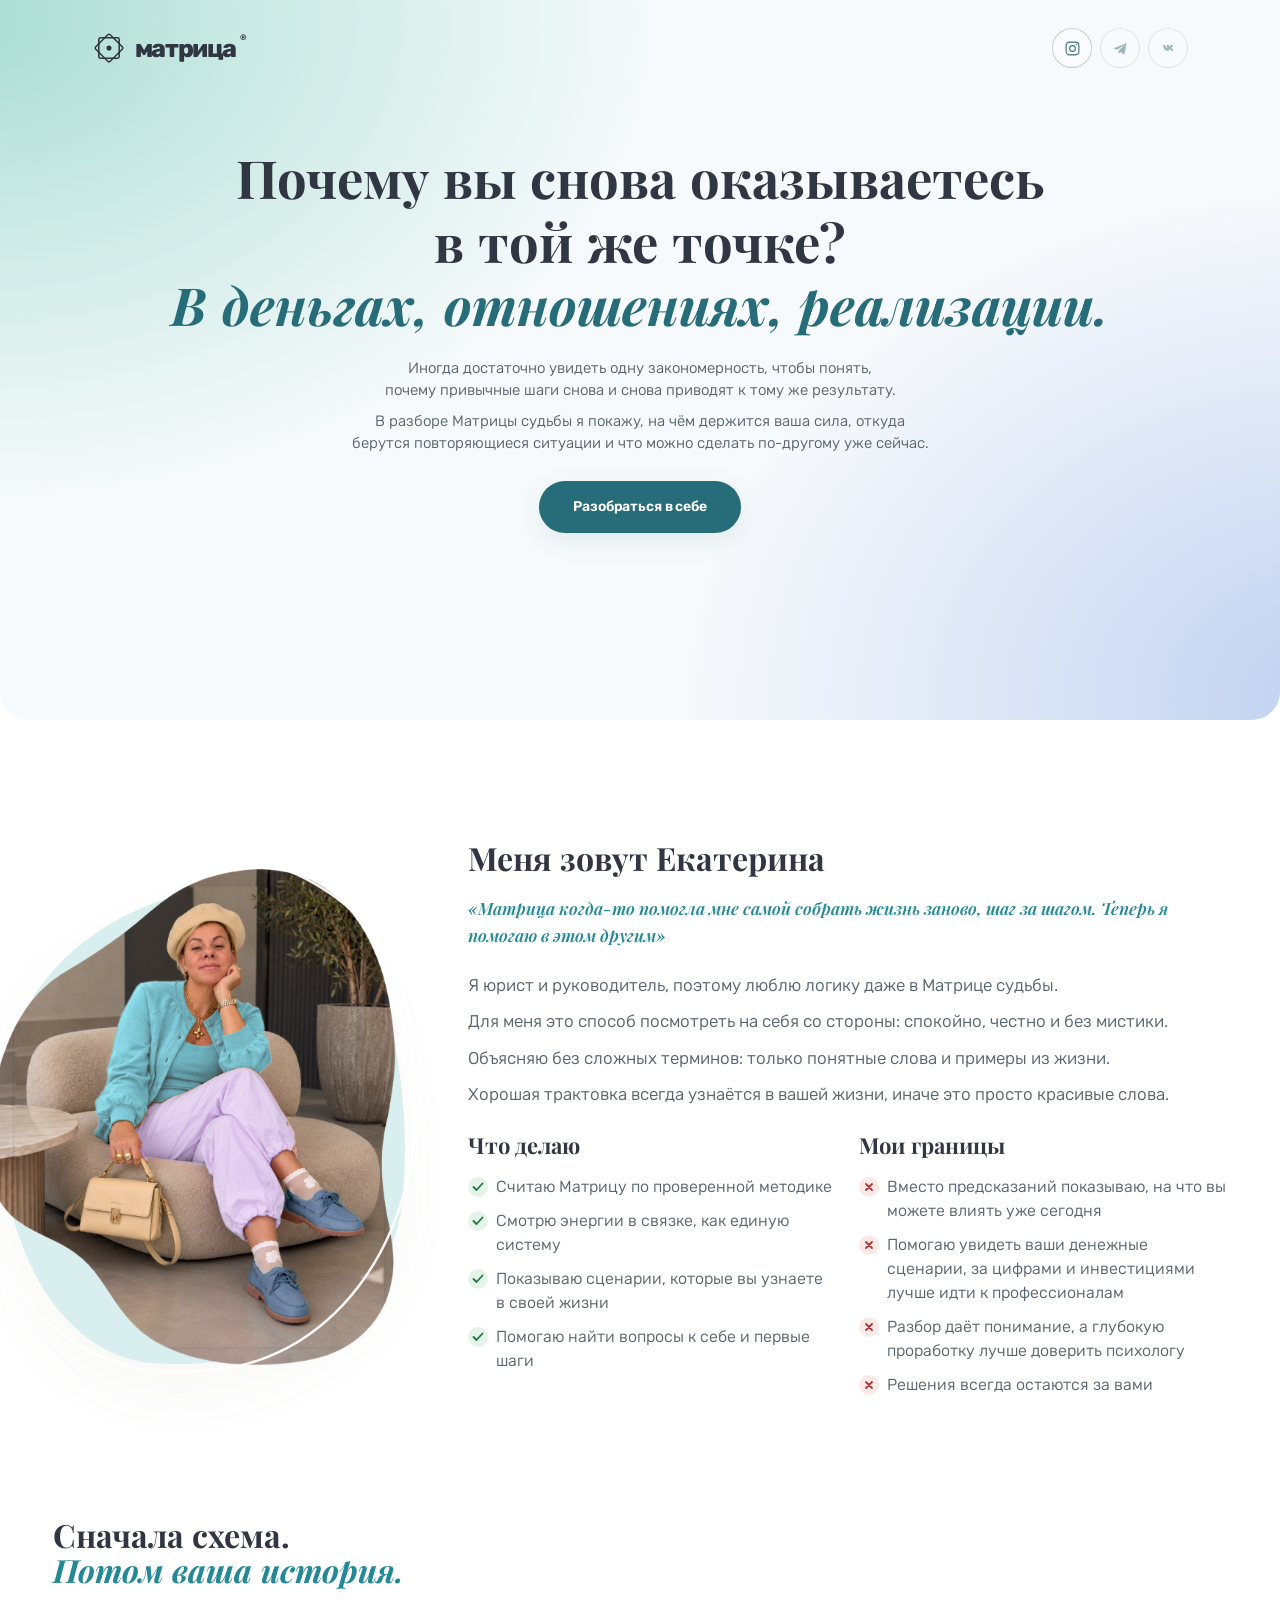
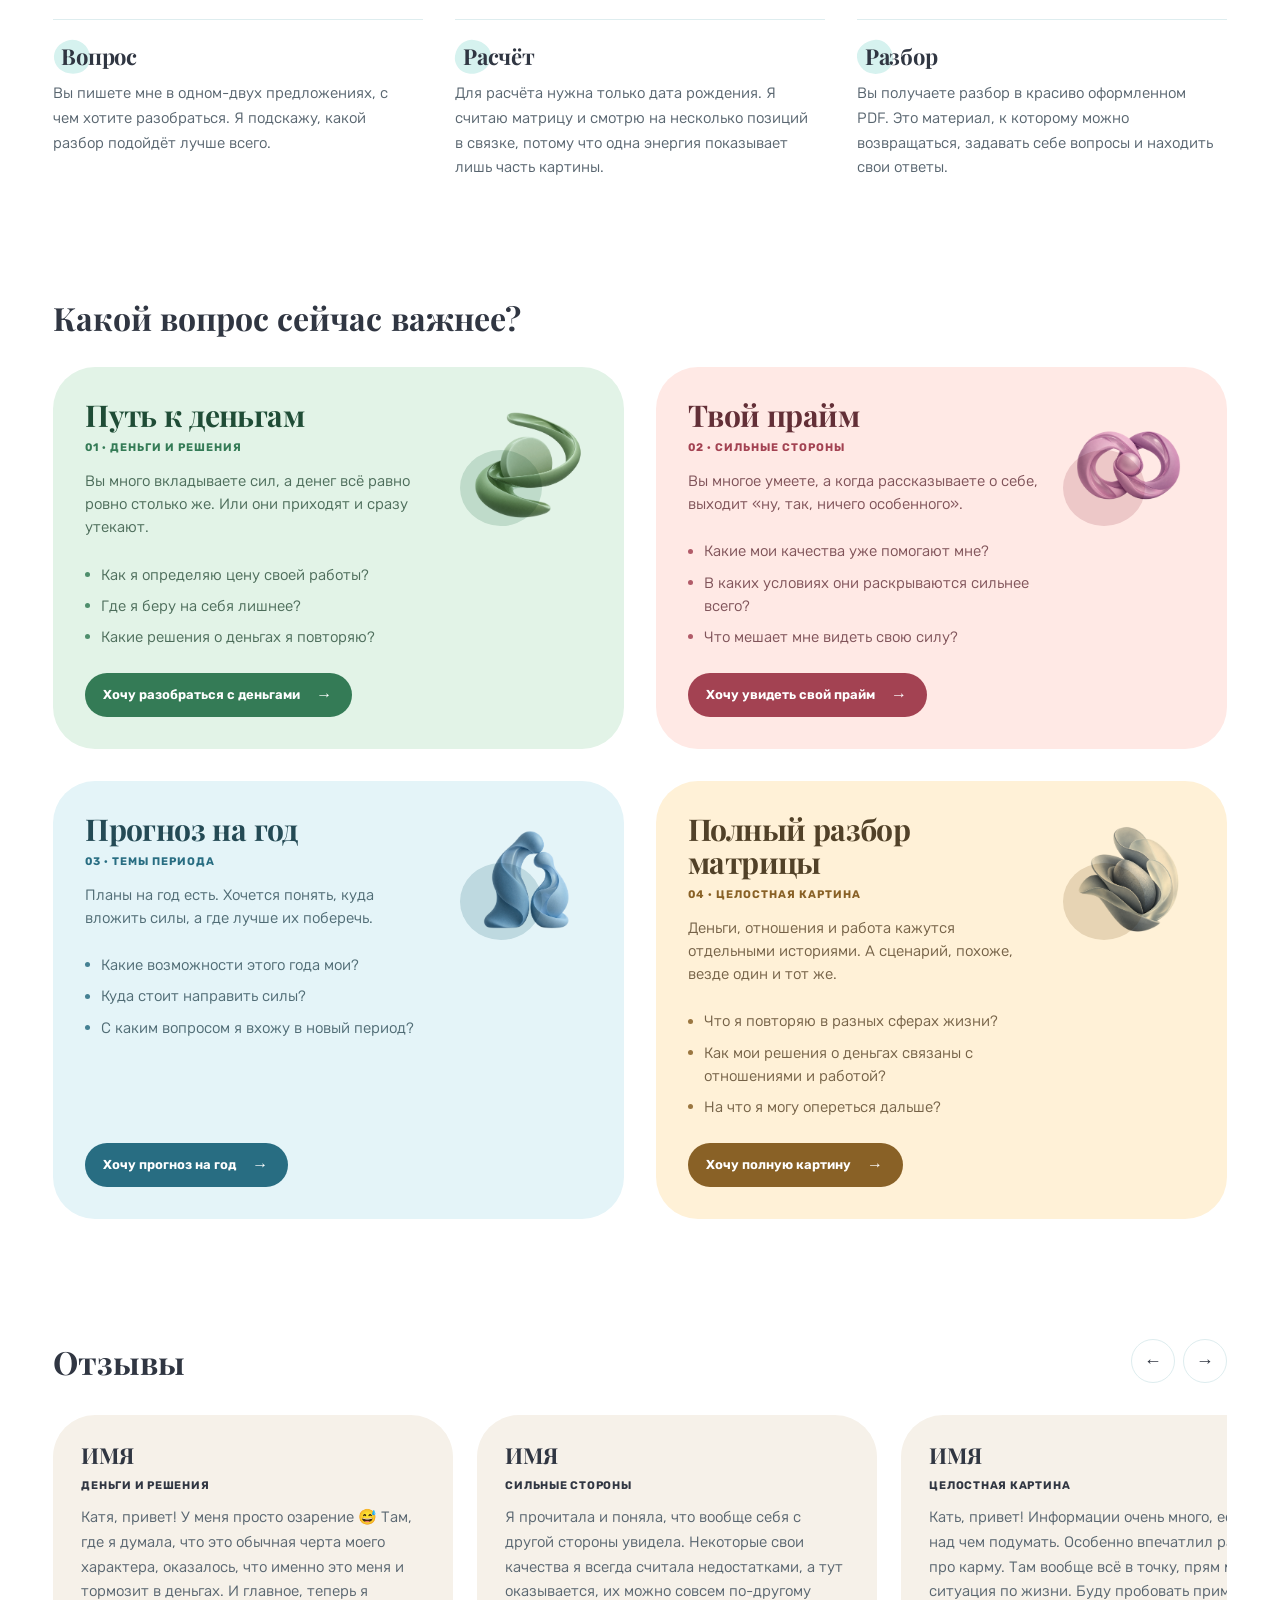
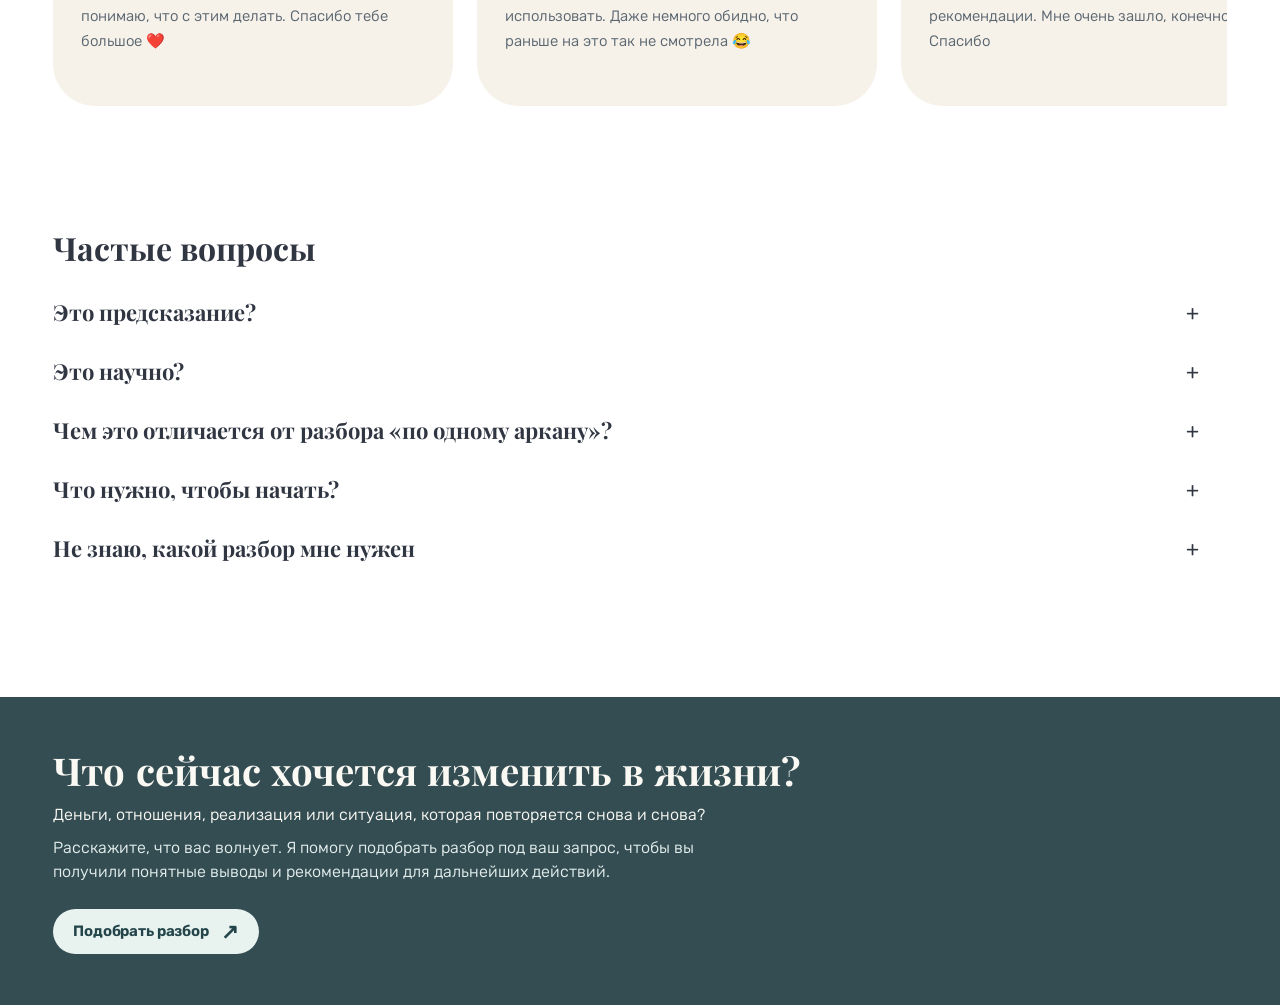
==== index.html @ 340c0d6d "Publish standalone landing and four product forms" ====
<!DOCTYPE html><html lang="ru"><head><meta charSet="utf-8"/><meta name="viewport" content="width=device-width, initial-scale=1"/><title>Матрица — разборы и самонаблюдение</title><meta name="description" content="Судьбу не предскажу. Помогу понять себя через символы Матрицы и ваш опыт."/><meta property="og:title" content="Матрица — разборы и самонаблюдение"/><meta property="og:description" content="Судьбу не предскажу. Помогу понять себя через символы Матрицы и ваш опыт."/><meta property="og:image" content="https://sokolovamatrix.ru/assets/images/social-preview-concepts/thumbnail-03-manifesto.png"/><meta property="og:image:width" content="1200"/><meta property="og:image:height" content="630"/><meta property="og:image:alt" content="Матрица — разборы и самонаблюдение"/><meta name="twitter:card" content="summary_large_image"/><meta name="twitter:title" content="Матрица — разборы и самонаблюдение"/><meta name="twitter:description" content="Судьбу не предскажу. Помогу понять себя через символы Матрицы и ваш опыт."/><meta name="twitter:image" content="https://sokolovamatrix.ru/assets/images/social-preview-concepts/thumbnail-03-manifesto.png"/><meta name="next-size-adjust" content=""/><style>/* [project]/node_modules/.pnpm/@fontsource+pt-sans@5.3.0/node_modules/@fontsource/pt-sans/400.css [app-client] (css) */
@font-face {
  font-family: PT Sans;
  font-style: normal;
  font-display: swap;
  font-weight: 400;
  src: url("/assets/media/pt-sans-cyrillic-ext-400-normal.1zlr82fl5i7bc.woff2") format("woff2"), url("/assets/media/pt-sans-cyrillic-ext-400-normal.1y4fx-t817rj5.woff") format("woff");
  unicode-range: U+460-52F, U+1C80-1C8A, U+20B4, U+2DE0-2DFF, U+A640-A69F, U+FE2E-FE2F;
}

@font-face {
  font-family: PT Sans;
  font-style: normal;
  font-display: swap;
  font-weight: 400;
  src: url("/assets/media/pt-sans-cyrillic-400-normal.1gsdfrk2yk36b.woff2") format("woff2"), url("/assets/media/pt-sans-cyrillic-400-normal.2upb8_drytfqv.woff") format("woff");
  unicode-range: U+301, U+400-45F, U+490-491, U+4B0-4B1, U+2116;
}

@font-face {
  font-family: PT Sans;
  font-style: normal;
  font-display: swap;
  font-weight: 400;
  src: url("/assets/media/pt-sans-latin-ext-400-normal.1mazzu38w_8ep.woff2") format("woff2"), url("/assets/media/pt-sans-latin-ext-400-normal.1ta2qg401k-qk.woff") format("woff");
  unicode-range: U+100-2BA, U+2BD-2C5, U+2C7-2CC, U+2CE-2D7, U+2DD-2FF, U+304, U+308, U+329, U+1D00-1DBF, U+1E00-1E9F, U+1EF2-1EFF, U+2020, U+20A0-20AB, U+20AD-20C0, U+2113, U+2C60-2C7F, U+A720-A7FF;
}

@font-face {
  font-family: PT Sans;
  font-style: normal;
  font-display: swap;
  font-weight: 400;
  src: url("/assets/media/pt-sans-latin-400-normal.1nai_doyx563a.woff2") format("woff2"), url("/assets/media/pt-sans-latin-400-normal.2oneomc3k9jqz.woff") format("woff");
  unicode-range: U+??, U+131, U+152-153, U+2BB-2BC, U+2C6, U+2DA, U+2DC, U+304, U+308, U+329, U+2000-206F, U+20AC, U+2122, U+2191, U+2193, U+2212, U+2215, U+FEFF, U+FFFD;
}

/* [project]/node_modules/.pnpm/@fontsource+pt-sans@5.3.0/node_modules/@fontsource/pt-sans/700.css [app-client] (css) */
@font-face {
  font-family: PT Sans;
  font-style: normal;
  font-display: swap;
  font-weight: 700;
  src: url("/assets/media/pt-sans-cyrillic-ext-700-normal.1w_lfgqi8s10c.woff2") format("woff2"), url("/assets/media/pt-sans-cyrillic-ext-700-normal.0ife_4rj9-1cq.woff") format("woff");
  unicode-range: U+460-52F, U+1C80-1C8A, U+20B4, U+2DE0-2DFF, U+A640-A69F, U+FE2E-FE2F;
}

@font-face {
  font-family: PT Sans;
  font-style: normal;
  font-display: swap;
  font-weight: 700;
  src: url("/assets/media/pt-sans-cyrillic-700-normal.2dzmplkjtrg20.woff2") format("woff2"), url("/assets/media/pt-sans-cyrillic-700-normal.1u52_d4bb2em8.woff") format("woff");
  unicode-range: U+301, U+400-45F, U+490-491, U+4B0-4B1, U+2116;
}

@font-face {
  font-family: PT Sans;
  font-style: normal;
  font-display: swap;
  font-weight: 700;
  src: url("/assets/media/pt-sans-latin-ext-700-normal.1ff9lor3s3rr9.woff2") format("woff2"), url("/assets/media/pt-sans-latin-ext-700-normal.0g2yvf3rdor_0.woff") format("woff");
  unicode-range: U+100-2BA, U+2BD-2C5, U+2C7-2CC, U+2CE-2D7, U+2DD-2FF, U+304, U+308, U+329, U+1D00-1DBF, U+1E00-1E9F, U+1EF2-1EFF, U+2020, U+20A0-20AB, U+20AD-20C0, U+2113, U+2C60-2C7F, U+A720-A7FF;
}

@font-face {
  font-family: PT Sans;
  font-style: normal;
  font-display: swap;
  font-weight: 700;
  src: url("/assets/media/pt-sans-latin-700-normal.1_if48btusm0r.woff2") format("woff2"), url("/assets/media/pt-sans-latin-700-normal.3uvu7xvi771ny.woff") format("woff");
  unicode-range: U+??, U+131, U+152-153, U+2BB-2BC, U+2C6, U+2DA, U+2DC, U+304, U+308, U+329, U+2000-206F, U+20AC, U+2122, U+2191, U+2193, U+2212, U+2215, U+FEFF, U+FFFD;
}

/* [project]/node_modules/.pnpm/@fontsource+pt-serif@5.3.0/node_modules/@fontsource/pt-serif/400.css [app-client] (css) */
@font-face {
  font-family: PT Serif;
  font-style: normal;
  font-display: swap;
  font-weight: 400;
  src: url("/assets/media/pt-serif-cyrillic-ext-400-normal.2e27cakzd5o3f.woff2") format("woff2"), url("/assets/media/pt-serif-cyrillic-ext-400-normal.38w4bd-g0_4l8.woff") format("woff");
  unicode-range: U+460-52F, U+1C80-1C8A, U+20B4, U+2DE0-2DFF, U+A640-A69F, U+FE2E-FE2F;
}

@font-face {
  font-family: PT Serif;
  font-style: normal;
  font-display: swap;
  font-weight: 400;
  src: url("/assets/media/pt-serif-cyrillic-400-normal.396vxl0ow71he.woff2") format("woff2"), url("/assets/media/pt-serif-cyrillic-400-normal.0li_hfvbq_fca.woff") format("woff");
  unicode-range: U+301, U+400-45F, U+490-491, U+4B0-4B1, U+2116;
}

@font-face {
  font-family: PT Serif;
  font-style: normal;
  font-display: swap;
  font-weight: 400;
  src: url("/assets/media/pt-serif-latin-ext-400-normal.04-4-wl0kdlvh.woff2") format("woff2"), url("/assets/media/pt-serif-latin-ext-400-normal.02pqfbvakbzou.woff") format("woff");
  unicode-range: U+100-2BA, U+2BD-2C5, U+2C7-2CC, U+2CE-2D7, U+2DD-2FF, U+304, U+308, U+329, U+1D00-1DBF, U+1E00-1E9F, U+1EF2-1EFF, U+2020, U+20A0-20AB, U+20AD-20C0, U+2113, U+2C60-2C7F, U+A720-A7FF;
}

@font-face {
  font-family: PT Serif;
  font-style: normal;
  font-display: swap;
  font-weight: 400;
  src: url("/assets/media/pt-serif-latin-400-normal.3nh0_xsfoo-vn.woff2") format("woff2"), url("/assets/media/pt-serif-latin-400-normal.3m9nxqzaietxy.woff") format("woff");
  unicode-range: U+??, U+131, U+152-153, U+2BB-2BC, U+2C6, U+2DA, U+2DC, U+304, U+308, U+329, U+2000-206F, U+20AC, U+2122, U+2191, U+2193, U+2212, U+2215, U+FEFF, U+FFFD;
}

/* [project]/app/design-tokens.css [app-client] (css) */
:root {
  --bg: #f6f4ec;
  --paper: #fffefa;
  --olive: #4d5e3e;
  --ink: #292d27;
  --muted: #71776d;
  --line: #e4e6db;
  --line-strong: #cbd0c0;
  --focus: #a47d3f;
}

/* [project]/app/globals.css [app-client] (css) */
* {
  box-sizing: border-box;
}

html {
  scroll-behavior: smooth;
}

body {
  background: var(--bg);
  color: var(--ink);
  margin: 0;
  font-family: PT Sans, Arial, sans-serif;
  font-size: 16px;
}

button, input {
  font: inherit;
}

button {
  cursor: pointer;
}

button:disabled {
  cursor: not-allowed;
  opacity: .55;
}

a {
  color: inherit;
}

:focus-visible {
  outline: 3px solid var(--focus);
  outline-offset: 3px;
}

.shell {
  flex-direction: column;
  max-width: 1440px;
  min-height: 100vh;
  margin: auto;
  padding: 0 58px;
  display: flex;
}

.site-header {
  border-bottom: 1px solid var(--line);
  justify-content: space-between;
  align-items: center;
  height: 96px;
  display: flex;
}

.brand {
  letter-spacing: -.05em;
  align-items: center;
  gap: 12px;
  font-size: 19px;
  font-weight: 700;
  display: flex;
}

.brand-mark {
  color: var(--olive);
  font-size: 31px;
  font-weight: 400;
}

.header-note, .eyebrow, .aside-kicker, .section-number, .card-footer, .footer {
  letter-spacing: .18em;
  font-size: 10px;
  font-weight: 700;
}

.header-note, .aside-kicker, .section-number, .card-footer, .footer {
  color: var(--muted);
}

.layout {
  flex: 1;
  grid-template-columns: minmax(0, 1fr) minmax(500px, 580px);
  align-items: center;
  gap: 52px;
  padding: 50px 0 70px;
  display: grid;
}

.aside {
  min-height: 680px;
  padding: 46px 0;
  position: relative;
}

.aside h2 {
  letter-spacing: -.045em;
  margin: 28px 0;
  font: 500 clamp(42px, 4.3vw, 68px) / 1.14 PT Serif, Georgia, serif;
}

.aside h2 em, .stage h1 em, .policy h1 em {
  color: var(--olive);
  font-weight: 500;
}

.aside p {
  color: var(--muted);
  font-size: 15px;
  position: absolute;
  bottom: 25px;
  left: 0;
}

.orbit {
  opacity: .83;
  place-items: center;
  width: 350px;
  height: 350px;
  margin: 45px auto 0;
  display: grid;
}

.orbit-ring {
  border: 1px solid var(--line-strong);
  border-radius: 50%;
  width: 255px;
  height: 255px;
  position: relative;
  transform: rotate(22.5deg);
}

.orbit-ring:before, .orbit-ring:after {
  content: "";
  border: 1px solid var(--line-strong);
  position: absolute;
  inset: 0;
  transform: rotate(45deg);
}

.orbit-ring:after {
  transform: rotate(90deg);
}

.orbit-ring i {
  background: var(--olive);
  z-index: 1;
  border-radius: 50%;
  width: 8px;
  height: 8px;
  position: absolute;
}

.orbit-ring i:first-child {
  top: -4px;
  left: 50%;
}

.orbit-ring i:nth-child(2) {
  top: 13%;
  right: 13%;
}

.orbit-ring i:nth-child(3) {
  top: 50%;
  right: -4px;
}

.orbit-ring i:nth-child(4) {
  bottom: 13%;
  right: 13%;
}

.orbit-ring i:nth-child(5) {
  bottom: -4px;
  left: 50%;
}

.orbit-ring i:nth-child(6) {
  bottom: 13%;
  left: 13%;
}

.orbit-ring i:nth-child(7) {
  top: 50%;
  left: -4px;
}

.orbit-ring i:nth-child(8) {
  top: 13%;
  left: 13%;
}

.orbit-ring b {
  color: var(--olive);
  font: 400 44px Georgia;
  position: absolute;
  top: 50%;
  left: 50%;
  transform: translate(-50%, -50%) rotate(-22.5deg);
}

.flow-card {
  background: var(--paper);
  border: 1px solid var(--line);
  border-radius: 24px;
  flex-direction: column;
  min-height: 680px;
  padding: 32px 48px 22px;
  display: flex;
  box-shadow: 0 18px 60px #292d200f;
}

.card-top {
  justify-content: space-between;
  align-items: center;
  gap: 20px;
  min-height: 25px;
  display: flex;
}

.eyebrow {
  color: var(--olive);
}

.top-dot {
  padding: 0 8px;
}

.step-label {
  color: var(--muted);
  white-space: nowrap;
  font-size: 12px;
}

.progress-track {
  background: var(--line);
  height: 2px;
  margin: 18px 0 -18px;
}

.progress-track > div {
  background: var(--olive);
  height: 100%;
  transition: width .3s;
}

.stage {
  flex-direction: column;
  flex: 1;
  align-items: flex-start;
  padding-top: 76px;
  animation: .36s both rise;
  display: flex;
}

.section-number {
  margin-bottom: 22px;
}

.stage h1 {
  letter-spacing: -.045em;
  margin: 0 0 23px;
  font: 500 clamp(39px, 4vw, 55px) / 1.17 PT Serif, Georgia, serif;
}

.stage h1.question-title {
  max-width: 450px;
  font-size: clamp(36px, 3.3vw, 48px);
}

.lead {
  color: var(--muted);
  max-width: 410px;
  margin: 0 0 32px;
  line-height: 1.58;
}

.field-label, .date-grid label {
  margin: 0 0 10px;
  font-size: 13px;
  font-weight: 700;
  display: block;
}

.stage > input, .date-grid input {
  border: 1px solid var(--line-strong);
  width: 100%;
  height: 60px;
  color: var(--ink);
  background: #fff;
  border-radius: 11px;
  outline: none;
  padding: 0 17px;
  font-size: 17px;
}

.stage > input:focus, .date-grid input:focus {
  border-color: var(--olive);
  box-shadow: 0 0 0 3px #4b5b3b1f;
}

.stage > input::placeholder, .date-grid input::placeholder {
  color: #a5a89c;
}

.primary {
  background: var(--olive);
  color: #fff;
  border: 0;
  border-radius: 12px;
  justify-content: space-between;
  align-items: center;
  width: 100%;
  min-height: 60px;
  margin-top: 20px;
  padding: 0 22px;
  font-weight: 700;
  transition: background .2s, transform .2s;
  display: flex;
}

.primary:hover:not(:disabled) {
  background: #37452e;
  transform: translateY(-1px);
}

.primary span {
  font-size: 24px;
  font-weight: 400;
}

.hint {
  color: var(--muted);
  margin: 18px 0;
  font-size: 12px;
}

.back {
  min-height: 48px;
  color: var(--olive);
  background: none;
  border: 0;
  padding: 14px 0;
  font-weight: 700;
}

.date-grid {
  grid-template-columns: 1fr 1fr 1.4fr;
  gap: 12px;
  width: 100%;
  display: grid;
}

.date-grid input {
  padding: 0 14px;
}

.date-display {
  color: var(--olive);
  letter-spacing: -.04em;
  padding: 16px 0 25px;
  font: 500 clamp(42px, 5vw, 60px) PT Serif, Georgia, serif;
}

.options {
  gap: 10px;
  width: 100%;
  margin-bottom: 6px;
  display: grid;
}

.option {
  text-align: left;
  border: 1px solid var(--line);
  background: #fff;
  border-radius: 12px;
  align-items: center;
  gap: 18px;
  width: 100%;
  min-height: 65px;
  padding: 13px 18px;
  transition: border-color .2s, background .2s, transform .2s;
  display: flex;
}

.option:hover:not(:disabled) {
  border-color: var(--olive);
  transform: translateY(-1px);
}

.option.selected {
  border-color: var(--olive);
  background: #f2f4eb;
}

.option-index {
  color: var(--olive);
  font-size: 11px;
  font-weight: 700;
}

.radio-dot {
  border: 1px solid var(--line-strong);
  border-radius: 50%;
  flex: 0 0 18px;
  width: 18px;
  height: 18px;
  margin-left: auto;
}

.selected .radio-dot {
  border: 5px solid var(--olive);
}

.summary-list {
  width: 100%;
}

.summary-item {
  border-top: 1px solid var(--line);
  justify-content: space-between;
  gap: 16px;
  padding: 16px 0;
  display: flex;
}

.summary-item div {
  gap: 5px;
  display: grid;
}

.summary-item span {
  color: var(--muted);
  font-size: 12px;
}

.summary-item strong {
  font-size: 15px;
}

.summary-item button {
  color: var(--olive);
  background: none;
  border: none;
  align-self: center;
  min-height: 36px;
  font-size: 12px;
  font-weight: 700;
}

.loading-stage {
  text-align: center;
  justify-content: center;
  align-items: center;
  padding-top: 30px;
}

.loading-stage .lead {
  margin: 0 0 10px;
}

.loading-symbol {
  color: var(--olive);
  margin-bottom: 45px;
  font-size: 110px;
  line-height: 1;
  animation: 5s linear infinite spin;
}

.consent {
  color: var(--muted);
  cursor: pointer;
  gap: 12px;
  margin-top: 20px;
  font-size: 13px;
  line-height: 1.5;
  display: flex;
}

.consent input {
  width: 20px;
  height: 20px;
  accent-color: var(--olive);
  flex: 0 0 20px;
  margin: 0;
}

.consent a {
  color: var(--olive);
  font-weight: 700;
}

.success-symbol {
  width: 70px;
  height: 70px;
  color: var(--olive);
  background: #e8eddf;
  border-radius: 50%;
  place-items: center;
  margin-bottom: 28px;
  font-size: 32px;
  display: grid;
}

.help-box {
  background: #f3f4ed;
  border-radius: 14px;
  width: 100%;
  margin-top: 10px;
  padding: 22px;
}

.help-box strong {
  font: 500 23px PT Serif, Georgia, serif;
}

.help-box p {
  color: var(--muted);
  margin: 6px 0 15px;
}

.help-box a {
  color: var(--olive);
  font-size: 14px;
  font-weight: 700;
  text-decoration: none;
}

.error {
  color: #8b3027;
  background: #fff0ec;
  border-radius: 10px;
  width: 100%;
  padding: 13px 15px;
  font-size: 13px;
  line-height: 1.4;
}

.card-footer {
  border-top: 1px solid var(--line);
  justify-content: space-between;
  margin-top: 28px;
  padding-top: 21px;
  display: flex;
}

.card-footer span:last-child {
  color: var(--olive);
  font-size: 17px;
}

.footer {
  border-top: 1px solid var(--line);
  letter-spacing: .04em;
  justify-content: space-between;
  align-items: center;
  min-height: 70px;
  display: flex;
}

.footer a {
  text-decoration: none;
}

.policy {
  max-width: 760px;
  margin: 0 auto;
  padding: 80px 24px;
}

.policy .eyebrow {
  margin-top: 85px;
  display: block;
}

.policy h1 {
  font: 500 48px PT Serif, Georgia, serif;
}

.paper {
  background: #fff;
  border-radius: 16px;
  padding: 30px;
  line-height: 1.7;
}

.text-link {
  color: var(--olive);
  font-weight: 700;
  text-decoration: none;
}

.flow-product {
  align-items: center;
  display: flex;
}

.product-badge {
  color: #5b3cc4;
  letter-spacing: .04em;
  background: #eee8ff;
  border-radius: 999px;
  align-items: center;
  min-height: 32px;
  padding: 7px 12px;
  font-size: 11px;
  font-weight: 700;
  line-height: 1;
  display: inline-flex;
}

.flow-status {
  align-items: center;
  gap: 24px;
  display: flex;
}

.flow-date {
  text-align: right;
  gap: 2px;
  display: grid;
}

.flow-date small {
  color: var(--muted);
  font-size: 9px;
}

.flow-date strong {
  font-variant-numeric: tabular-nums;
  font-size: 14px;
}

.context-input {
  resize: vertical;
  border: 1px solid var(--line-strong);
  width: 100%;
  min-height: 150px;
  color: var(--ink);
  font: inherit;
  background: #fff;
  border-radius: 14px;
  outline: none;
  padding: 17px;
  line-height: 1.55;
}

.context-input:focus {
  border-color: var(--olive);
  box-shadow: 0 0 0 3px #4b5b3b1f;
}

.context-input::placeholder {
  color: #9a98a2;
}

.optional-label {
  color: var(--muted);
  margin-left: 7px;
  font-weight: 400;
}

.character-count {
  color: var(--muted);
  align-self: flex-end;
  margin-top: 8px;
  font-size: 10px;
}

.identity-fieldset {
  border: 0;
  width: 100%;
  margin: 24px 0 0;
  padding: 0;
}

.identity-fieldset legend {
  margin-bottom: 10px;
  font-size: 13px;
  font-weight: 700;
}

.identity-options {
  grid-template-columns: 1fr 1fr;
  gap: 10px;
  display: grid;
}

.identity-option {
  border: 1px solid var(--line-strong);
  text-align: left;
  cursor: pointer;
  background: #fff;
  border-radius: 12px;
  justify-content: space-between;
  align-items: center;
  min-height: 58px;
  padding: 0 16px;
  display: flex;
  position: relative;
}

.identity-option input {
  opacity: 0;
  pointer-events: none;
  position: absolute;
}

.identity-option i {
  border: 1px solid var(--line-strong);
  border-radius: 50%;
  flex: 0 0 18px;
  width: 18px;
  height: 18px;
}

.identity-option.selected {
  border-color: var(--olive);
  background: #f2f4eb;
}

.identity-option.selected i {
  border: 5px solid var(--olive);
}

.identity-option:has(input:focus-visible) {
  outline: 3px solid var(--focus);
  outline-offset: 3px;
}

.field-error {
  color: #a23f38;
  width: 100%;
  margin: 8px 0 0;
  font-size: 12px;
  line-height: 1.4;
}

.stage > input[aria-invalid="true"] {
  background: snow;
  border-color: #c97972;
  box-shadow: 0 0 0 4px #c9797217;
}

.form-actions {
  grid-template-columns: 1fr;
  gap: 12px;
  width: 100%;
  margin-top: 20px;
  display: grid;
}

.form-actions.dual {
  grid-template-columns: minmax(148px, 1fr) minmax(0, 3fr);
}

.form-actions .primary {
  margin-top: 0;
}

.form-actions .back {
  border: 1px solid var(--line-strong);
  background: #faf9fc;
  border-radius: 12px;
  min-height: 60px;
  padding: 0 22px;
  transition: border-color .2s, background .2s, transform .2s;
}

.form-actions .back:hover {
  border-color: var(--olive);
  background: #f2f4eb;
  transform: translateY(-1px);
}

@keyframes rise {
  from {
    opacity: 0;
    transform: translateY(10px);
  }

  to {
    opacity: 1;
    transform: translateY(0);
  }
}

@keyframes spin {
  to {
    transform: rotate(360deg);
  }
}

@media (max-width: 1100px) {
  .shell {
    padding: 0 24px;
  }

  .layout {
    grid-template-columns: 1fr;
    gap: 0;
    max-width: 650px;
    margin: 0 auto;
    padding-top: 25px;
  }

  .aside {
    min-height: 0;
    padding: 10px 0 27px;
  }

  .aside h2 {
    margin: 10px 0;
    font-size: 36px;
  }

  .aside h2 br:nth-of-type(2), .aside p, .orbit {
    display: none;
  }

  .flow-card {
    min-height: 640px;
  }

  .header-note {
    display: none;
  }
}

@media (max-width: 520px) {
  .shell {
    padding: 0 16px;
  }

  .site-header {
    height: 66px;
  }

  .brand {
    font-size: 17px;
  }

  .layout {
    padding: 14px 0 32px;
  }

  .aside {
    padding: 8px 4px 18px;
  }

  .aside-kicker {
    font-size: 9px;
  }

  .aside h2 {
    margin: 7px 0;
    font-size: 29px;
    line-height: 1.2;
  }

  .aside h2 br {
    display: none;
  }

  .flow-card {
    border-radius: 19px;
    min-height: 610px;
    padding: 23px 22px 18px;
  }

  .card-top .eyebrow {
    letter-spacing: .09em;
    font-size: 9px;
  }

  .stage {
    padding-top: 56px;
  }

  .stage h1 {
    font-size: 42px;
  }

  .stage h1.question-title {
    font-size: 36px;
  }

  .lead {
    margin-bottom: 25px;
    font-size: 15px;
  }

  .date-grid {
    gap: 8px;
  }

  .date-grid input {
    padding: 0 10px;
    font-size: 16px;
  }

  .option {
    min-height: 62px;
  }

  .footer {
    font-size: 10px;
  }

  .card-footer {
    font-size: 8px;
  }
}

@media (prefers-reduced-motion: reduce) {
  *, :before, :after {
    scroll-behavior: auto !important;
    transition-duration: .01ms !important;
    animation-duration: .01ms !important;
  }
}

.submit-progress {
  background: var(--line);
  border-radius: 999px;
  width: min(100%, 420px);
  height: 8px;
  margin: 22px auto 16px;
  overflow: hidden;
}

.submit-progress i {
  border-radius: inherit;
  background: var(--olive);
  width: 42%;
  height: 100%;
  animation: 1.25s ease-in-out infinite submit-progress;
  display: block;
}

@keyframes submit-progress {
  0% {
    transform: translateX(-125%);
  }

  100% {
    transform: translateX(340%);
  }
}

/*# sourceMappingURL=_0m73317_v6zu7._.css.map*//* [project]/app/lab/cloud/product-sets.css [app-client] (css) */
.organic-products {
  --organic-main: #ece3f4;
  --organic-text: #332940;
  --organic-body: #6c6075;
  color: var(--organic-text);
  gap: 16px;
  display: grid;
}

.organic-card {
  isolation: isolate;
  background: #f4f1f7;
  border-radius: 32px;
  flex-direction: column;
  min-width: 0;
  padding: 32px;
  display: flex;
  position: relative;
  overflow: hidden;
}

.organic-card-copy {
  z-index: 2;
  position: relative;
}

.organic-label {
  letter-spacing: .1em;
  font-size: 9px;
  font-weight: 650;
  line-height: 1.5;
}

.organic-card h3 {
  margin: 16px 0;
}

.organic-card-copy > p {
  max-width: 330px;
  color: var(--organic-body);
  font-size: 13px;
  line-height: 1.7;
}

.organic-card-bottom {
  z-index: 3;
  justify-content: space-between;
  align-items: center;
  gap: 20px;
  margin-top: auto;
  padding-top: 24px;
  display: flex;
  position: relative;
}

.organic-card-tag {
  color: var(--organic-body);
  font-size: 10px;
}

.organic-action, .organic-details summary {
  cursor: pointer;
  justify-content: space-between;
  align-items: center;
  gap: 27px;
  min-height: 46px;
  font-size: 11px;
  list-style: none;
  display: flex;
}

.organic-action {
  color: #fff;
  background: #342b40;
  border-radius: 40px;
  padding: 12px 20px;
}

.organic-action:hover {
  background: #57436c;
}

.organic-action > span, .organic-details summary > span {
  font-size: 21px;
  line-height: 1;
}

.organic-details summary::-webkit-details-marker {
  display: none;
}

.organic-details[open] summary > span {
  transform: rotate(90deg);
}

.organic-details > p {
  max-width: 260px;
  color: var(--organic-body);
  font-size: 11px;
  line-height: 1.7;
  margin-top: 12px !important;
}

.organic-card-art {
  pointer-events: none;
  position: relative;
}

.organic-art {
  aspect-ratio: 1;
  isolation: isolate;
  width: 280px;
  position: relative;
}

.organic-stone {
  background: radial-gradient(at 30% 22%, #f7ecff, #cfb3df 55%, #a38ab6);
  position: absolute;
  box-shadow: inset 8px 9px 16px #ffffffa6, inset -12px -14px 24px #735c8b39, 12px 22px 35px #80679826;
}

.stone-one {
  border-radius: 35% 65% 51% 49% / 55% 35% 65% 45%;
  width: 70%;
  height: 68%;
  animation: 10s ease-in-out infinite alternate organic-breathe;
  top: 12%;
  left: 15%;
  transform: rotate(-27deg);
}

.stone-two {
  background: radial-gradient(at 30% 22%, #fff0e9, #dfbbc6 60%, #c29eaf);
  border-radius: 65% 35% 60% 40% / 40% 54% 46% 60%;
  width: 56%;
  height: 38%;
  animation: 8s ease-in-out infinite alternate organic-float;
  top: 46%;
  left: 8%;
  transform: rotate(23deg);
}

.stone-three {
  background: radial-gradient(circle at 30% 25%, #ffefe5, #ddbaaf 60%, #b38c9e);
  border-radius: 50%;
  width: 25%;
  height: 24%;
  top: 59%;
  left: 63%;
}

.organic-shadow {
  filter: blur(12px);
  background: #81609517;
  border-radius: 50%;
  width: 65%;
  height: 8%;
  position: absolute;
  top: 89%;
  left: 20%;
}

.organic-orbit {
  z-index: 3;
  border: 1px solid #a88cb044;
  border-radius: 50%;
  position: absolute;
  inset: 6%;
  transform: rotate(-30deg) scaleY(.55);
}

.organic-spark {
  color: #9f7db4;
  font-size: 34px;
  font-weight: 400;
  position: absolute;
  top: 8%;
  left: 78%;
}

.organic-art-full .stone-one {
  background: radial-gradient(at 30% 20%, #f7f4e7, #d8d0af 60%, #aaa685);
  border-radius: 50% 50% 18% 82% / 45% 38% 62% 55%;
  transform: rotate(15deg);
}

.organic-art-full .stone-two {
  background: radial-gradient(at 30% 22%, #fbf8ee, #d0c8b8 65%, #b4ac98);
  width: 40%;
  height: 42%;
  top: 45%;
  left: 48%;
  transform: rotate(-20deg);
}

.organic-art-full .stone-three {
  display: none;
}

.organic-art-full .organic-spark {
  color: #a49c7a;
}

.organic-art-consult .stone-one {
  background: radial-gradient(at 30% 22%, #fff1e9, #dfb9b9 60%, #bd929b);
  border-radius: 52% 48% 43% 57% / 45% 38% 62% 55%;
  width: 48%;
  height: 58%;
  top: 22%;
  left: 9%;
  transform: rotate(-22deg);
}

.organic-art-consult .stone-two {
  background: radial-gradient(at 30% 22%, #f5ebfb, #cbbbdc 60%, #aa97bc);
  border-radius: 48% 52% 57% 43% / 38% 45% 55% 62%;
  width: 48%;
  height: 58%;
  top: 18%;
  left: 48%;
  transform: rotate(22deg);
}

.organic-art-consult .stone-three, .organic-art-consult .organic-orbit {
  display: none;
}

.organic-art-consult .organic-spark {
  color: #b992a2;
  font-size: 24px;
  top: 6%;
  left: 46%;
}

.organic-sculpture {
  grid-template-rows: minmax(250px, auto) minmax(218px, auto);
  grid-template-columns: 1.4fr 1fr;
}

.organic-sculpture .organic-card-money {
  background: #eee4f4;
  border-radius: 32px 90px 32px 32px;
  grid-row: 1 / 3;
  min-height: 510px;
  padding: 38px;
}

.organic-sculpture .organic-card-money .organic-card-art {
  order: 1;
  height: 235px;
}

.organic-sculpture .organic-card-money .organic-art {
  width: 330px;
  position: absolute;
  top: -33px;
  right: -20px;
}

.organic-sculpture .organic-card-money .organic-card-copy {
  order: 0;
  max-width: 360px;
}

.organic-sculpture .organic-card-money .organic-card-copy > p {
  max-width: 290px;
}

.organic-sculpture .organic-card-money .organic-card-bottom {
  order: 2;
}

.organic-sculpture .organic-card-full {
  background: #f0efe7;
  padding-right: 165px;
  overflow: hidden;
}

.organic-sculpture .organic-card-full .organic-card-art {
  position: absolute;
  top: -2px;
  right: -85px;
}

.organic-sculpture .organic-card-full .organic-art {
  width: 265px;
  transform: rotate(-20deg);
}

.organic-sculpture .organic-card-full .organic-card-bottom {
  padding-top: 16px;
}

.organic-sculpture .organic-card-full .organic-card-tag {
  display: none;
}

.organic-sculpture .organic-card-consult {
  background: #faf8fa;
  border: 1px solid #e5dce9;
  padding-right: 120px;
}

.organic-sculpture .organic-card-consult .organic-card-art {
  position: absolute;
  bottom: -20px;
  right: -90px;
  transform: rotate(-17deg);
}

.organic-sculpture .organic-card-consult .organic-art {
  width: 245px;
}

.organic-sculpture .organic-card-consult .organic-card-copy > p {
  max-width: 270px;
}

.organic-sculpture .organic-card-consult .organic-card-bottom {
  padding-top: 16px;
}

.organic-sculpture .organic-card-consult .organic-card-tag {
  display: none;
}

.organic-collage {
  grid-template-columns: .9fr 1.1fr;
  gap: 20px;
}

.organic-collage .organic-card-money {
  color: #fff;
  background: #342e3c;
  grid-column: 1 / -1;
  grid-template-rows: 1fr auto;
  grid-template-columns: 1fr 1fr;
  min-height: 385px;
  padding: 38px 42px;
  display: grid;
  overflow: visible;
}

.organic-collage .organic-card-money .organic-card-copy > p, .organic-collage .organic-card-money .organic-card-tag {
  color: #d5c9de;
}

.organic-collage .organic-card-money .organic-card-art {
  grid-area: 1 / 2 / 3;
  min-width: 0;
}

.organic-collage .organic-card-money .organic-card-copy {
  grid-area: 1 / 1;
  align-self: center;
  max-width: 360px;
}

.organic-collage .organic-card-money .organic-card-bottom {
  grid-area: 2 / 1;
  justify-content: flex-start;
  align-self: end;
  gap: 24px;
}

.organic-collage .organic-card-money .organic-action {
  color: #342e3c;
  background: #e8d9f0;
}

.organic-photo {
  flex-direction: column;
  justify-content: center;
  align-items: center;
  display: flex;
  position: absolute;
  inset: -65px -30px -18px 5px;
  transform: rotate(5deg);
}

.organic-photo svg {
  width: 100%;
  max-height: 420px;
  overflow: visible;
}

.organic-photo > span {
  color: #ddd1e5;
  letter-spacing: .08em;
  font-size: 8px;
  position: absolute;
  bottom: 10px;
  right: 20px;
  transform: rotate(-5deg);
}

.organic-collage .organic-card-full {
  background: none;
  border-bottom: 1px solid #e5dce9;
  border-radius: 0;
  min-height: 255px;
  padding: 20px 20px 15px 0;
}

.organic-collage .organic-card-full .organic-card-art {
  display: none;
}

.organic-collage .organic-card-full .organic-label {
  color: #897d92;
}

.organic-collage .organic-card-consult {
  background: #f3e9e9;
  border-radius: 70px 32px 32px;
  min-height: 255px;
  padding: 30px 30px 25px 145px;
}

.organic-collage .organic-card-consult .organic-card-art {
  position: absolute;
  top: 10px;
  left: -55px;
  transform: rotate(12deg);
}

.organic-collage .organic-card-consult .organic-art {
  width: 225px;
}

.organic-collage .organic-card-consult .organic-card-tag {
  display: none;
}

.organic-freeform {
  grid-template-rows: minmax(250px, auto) minmax(240px, auto);
  grid-template-columns: 1.2fr 1fr;
  align-items: stretch;
  gap: 22px 30px;
}

.organic-freeform .organic-card-money {
  background: none;
  border-radius: 0;
  grid-row: 1 / 3;
  min-height: 545px;
  padding: 65px 50px 50px;
  overflow: visible;
}

.organic-card-surface {
  fill: #e4d8ee;
  z-index: -1;
  filter: drop-shadow(0 10px #f5f0f8);
  width: 100%;
  height: 100%;
  position: absolute;
  inset: 0;
}

.organic-freeform .organic-card-money .organic-card-copy {
  order: 0;
}

.organic-freeform .organic-card-money h3 {
  margin-left: -4px;
  transform: rotate(-3deg);
}

.organic-freeform .organic-card-money .organic-card-art {
  order: 1;
  height: 210px;
}

.organic-freeform .organic-card-money .organic-art {
  width: 285px;
  position: absolute;
  top: -20px;
  right: -18px;
  transform: rotate(22deg);
}

.organic-freeform .organic-card-money .organic-card-bottom {
  order: 2;
}

.organic-freeform .organic-card-money .organic-card-tag {
  display: none;
}

.organic-freeform .organic-card-full {
  background: #f0eee5;
  border-radius: 28px;
  margin-top: 25px;
  padding: 28px 135px 28px 30px;
  -webkit-mask-image: radial-gradient(circle at 0 67%, #0000 13px, #000 14px), radial-gradient(circle at 100% 67%, #0000 13px, #000 14px);
  mask-image: radial-gradient(circle at 0 67%, #0000 13px, #000 14px), radial-gradient(circle at 100% 67%, #0000 13px, #000 14px);
  -webkit-mask-position: 0, 100%;
  mask-position: 0, 100%;
  -webkit-mask-size: 51% 100%;
  mask-size: 51% 100%;
  -webkit-mask-repeat: no-repeat;
  mask-repeat: no-repeat;
  -webkit-mask-clip: border-box, border-box;
  mask-clip: border-box, border-box;
  -webkit-mask-origin: border-box, border-box;
  mask-origin: border-box, border-box;
  -webkit-mask-composite: source-over, source-over;
  mask-composite: add, add;
  -webkit-mask-source-type: auto, auto;
  mask-mode: match-source, match-source;
}

.organic-freeform .organic-card-full .organic-card-art {
  position: absolute;
  top: 2px;
  right: -83px;
}

.organic-freeform .organic-card-full .organic-art {
  width: 235px;
}

.organic-freeform .organic-card-full .organic-card-tag {
  display: none;
}

.organic-freeform .organic-card-consult {
  background: none;
  border-bottom: 1px solid #e1d6e7;
  border-radius: 0;
  margin: 0 12px 25px 20px;
  padding: 32px 120px 25px 25px;
  overflow: visible;
}

.organic-freeform .organic-card-consult .organic-card-art {
  position: absolute;
  top: 5px;
  right: -80px;
}

.organic-freeform .organic-card-consult .organic-art {
  width: 215px;
  transform: rotate(20deg);
}

.organic-freeform .organic-card-consult .organic-card-tag {
  display: none;
}

.cards-comparison {
  background: #fff;
  border-radius: 32px;
  padding: 24px clamp(24px, 4vw, 72px) 50px;
}

.cards-comparison-header {
  border-bottom: 1px solid #e9e3ee;
  justify-content: space-between;
  align-items: center;
  gap: 24px;
  padding: 15px 0 35px;
  font-size: 12px;
  display: flex;
}

.cards-comparison-header nav {
  gap: 24px;
  display: flex;
}

.cards-comparison-intro {
  padding: 48px 0;
}

.cards-comparison-intro h1 {
  letter-spacing: -.05em;
  font-size: clamp(38px, 5.5vw, 82px);
  font-weight: 550;
  line-height: 1.08;
  margin: 20px 0 !important;
}

.cards-comparison-intro > p {
  color: #776c80;
  max-width: 550px;
  font-size: 14px;
  line-height: 1.8;
}

.cards-comparison-section {
  border-top: 1px solid #e9e3ee;
  padding: 40px 0 60px;
  scroll-margin-top: 10px;
}

.cards-direction-heading {
  grid-template-columns: 1fr 1fr;
  align-items: end;
  gap: 35px;
  margin-bottom: 40px;
  display: grid;
}

.cards-direction-heading h2 {
  letter-spacing: -.04em;
  font-size: clamp(28px, 3vw, 46px);
  font-weight: 550;
  margin: 12px 0 !important;
}

.cards-direction-heading p {
  color: #776c80;
  max-width: 440px;
  font-size: 13px;
  line-height: 1.7;
}

.cards-direction-heading > div:last-child {
  flex-direction: column;
  align-items: flex-end;
  gap: 20px;
  display: flex;
}

.cards-direction-heading > div:last-child > p {
  text-align: right;
  max-width: 320px;
  font-size: 11px;
}

.cards-direction-heading .cloud-button {
  gap: 20px;
  min-height: 45px;
  padding: 12px 20px;
  font-size: 11px;
}

.cards-comparison-footer {
  color: #776c80;
  border-top: 1px solid #e9e3ee;
  padding-top: 25px;
  font-size: 11px;
  line-height: 1.8;
}

@keyframes organic-breathe {
  from {
    transform: rotate(-27deg) translateY(-4px);
  }

  to {
    transform: rotate(-15deg) translateY(5px);
  }
}

@keyframes organic-float {
  from {
    transform: rotate(23deg) translateY(4px);
  }

  to {
    transform: rotate(13deg) translateY(-3px);
  }
}

@media (min-width: 1700px) {
  .organic-sculpture .organic-card-money {
    min-height: 610px;
  }

  .organic-sculpture .organic-card-money .organic-art {
    width: 400px;
    right: 5px;
  }

  .organic-sculpture .organic-card-money .organic-card-copy > p {
    max-width: 380px;
    font-size: 15px;
  }

  .organic-card-copy > p {
    font-size: 15px;
  }

  .organic-sculpture .organic-card-full {
    padding-right: 220px;
  }

  .organic-sculpture .organic-card-full .organic-art {
    width: 330px;
  }

  .organic-sculpture .organic-card-consult {
    padding-right: 200px;
  }

  .organic-sculpture .organic-card-consult .organic-art {
    width: 320px;
  }

  .organic-collage .organic-card-money {
    min-height: 470px;
  }

  .organic-photo svg {
    max-height: 510px;
  }

  .organic-freeform .organic-card-money {
    min-height: 610px;
  }

  .organic-freeform .organic-card-money .organic-art {
    width: 350px;
  }

  .organic-freeform .organic-card-full {
    padding-right: 200px;
  }

  .organic-freeform .organic-card-full .organic-art {
    width: 300px;
  }

  .organic-freeform .organic-card-consult {
    padding-right: 175px;
  }
}

@media (max-width: 1100px) {
  .organic-sculpture {
    grid-template-columns: 1.1fr 1fr;
  }

  .organic-sculpture .organic-card-money {
    min-height: 530px;
    padding: 30px;
  }

  .organic-sculpture .organic-card-money .organic-art {
    width: 290px;
    right: -45px;
  }

  .organic-sculpture .organic-card-full {
    padding: 26px 95px 26px 26px;
  }

  .organic-sculpture .organic-card-full .organic-card-art {
    opacity: .65;
    right: -125px;
  }

  .organic-sculpture .organic-card-consult {
    padding: 26px 80px 26px 26px;
  }

  .organic-sculpture .organic-card-consult .organic-card-art {
    opacity: .65;
    right: -135px;
  }

  .organic-collage .organic-card-money {
    min-height: 350px;
    padding: 30px;
  }

  .organic-collage .organic-card-money .organic-card-tag {
    display: none;
  }

  .organic-collage .organic-card-consult {
    padding-left: 95px;
  }

  .organic-collage .organic-card-consult .organic-card-art {
    opacity: .6;
    left: -90px;
  }

  .organic-freeform {
    gap: 20px;
  }

  .organic-freeform .organic-card-money {
    padding: 55px 35px 40px;
  }

  .organic-freeform .organic-card-full {
    padding: 26px 90px 26px 26px;
  }

  .organic-freeform .organic-card-full .organic-card-art {
    opacity: .6;
    right: -120px;
  }

  .organic-freeform .organic-card-consult {
    margin-left: 0;
    padding-right: 65px;
  }

  .organic-freeform .organic-card-consult .organic-card-art {
    opacity: .6;
    right: -115px;
  }

  .organic-card-tag {
    font-size: 9px;
  }

  .organic-card-copy > p {
    font-size: 12px;
  }
}

@media (max-width: 760px) {
  .organic-sculpture {
    grid-template-rows: auto;
    grid-template-columns: 1fr;
    gap: 14px;
  }

  .organic-sculpture .organic-card-money {
    border-radius: 32px 75px 32px 32px;
    grid-row: auto;
    min-height: 485px;
    padding: 30px;
  }

  .organic-sculpture .organic-card-money .organic-card-art {
    height: 200px;
  }

  .organic-sculpture .organic-card-money .organic-art {
    width: 275px;
    top: -12px;
    right: -25px;
  }

  .organic-sculpture .organic-card-money .organic-card-copy > p {
    max-width: 250px;
    font-size: 12px;
  }

  .organic-sculpture .organic-card-full {
    min-height: 210px;
    padding-right: 120px;
  }

  .organic-sculpture .organic-card-full .organic-card-art {
    top: 8px;
    right: -105px;
  }

  .organic-sculpture .organic-card-consult {
    min-height: 230px;
    padding-right: 90px;
  }

  .organic-sculpture .organic-card-consult .organic-card-art {
    bottom: -40px;
    right: -135px;
  }

  .organic-card-copy > p {
    font-size: 12px;
  }

  .organic-label {
    font-size: 8px;
  }

  .organic-card-bottom {
    gap: 12px;
  }

  .organic-card-tag {
    font-size: 8px;
  }

  .organic-action {
    gap: 20px;
    padding: 12px 16px;
    font-size: 10px;
  }

  .organic-collage {
    grid-template-columns: 1fr;
    gap: 20px;
  }

  .organic-collage .organic-card-money {
    grid-column: auto;
    min-height: 650px;
    padding: 28px;
    display: flex;
    overflow: hidden;
  }

  .organic-collage .organic-card-money .organic-card-copy {
    order: 0;
    max-width: 100%;
  }

  .organic-collage .organic-card-money .organic-card-art {
    order: 1;
    min-height: 270px;
  }

  .organic-photo {
    inset: 0 -50px -15px -20px;
  }

  .organic-photo > span {
    font-size: 7px;
    bottom: -10px;
    right: 25px;
  }

  .organic-collage .organic-card-money .organic-card-bottom {
    order: 2;
    align-self: stretch;
    padding-top: 35px;
  }

  .organic-collage .organic-card-money .organic-action {
    width: 100%;
  }

  .organic-collage .organic-card-full {
    min-height: 230px;
    padding: 15px 5px 25px;
  }

  .organic-collage .organic-card-consult {
    border-radius: 65px 32px 32px;
    min-height: 265px;
    padding: 30px 25px 25px 95px;
  }

  .organic-freeform {
    grid-template-rows: auto;
    grid-template-columns: 1fr;
    gap: 18px;
  }

  .organic-freeform .organic-card-money {
    grid-row: auto;
    min-height: 530px;
    padding: 55px 33px 45px;
  }

  .organic-freeform .organic-card-money .organic-art {
    width: 280px;
    right: -25px;
  }

  .organic-freeform .organic-card-money .organic-card-art {
    height: 220px;
  }

  .organic-freeform .organic-card-full {
    min-height: 240px;
    margin: 0 5px;
    padding: 30px 95px 28px 28px;
  }

  .organic-freeform .organic-card-consult {
    min-height: 240px;
    margin: 0 12px 15px;
    padding: 28px 75px 25px 12px;
  }

  .organic-freeform .organic-card-consult .organic-card-art {
    right: -95px;
  }

  .cards-comparison {
    padding: 20px 20px 35px;
  }

  .cards-comparison-header {
    align-items: flex-start;
    gap: 20px;
    padding-bottom: 25px;
    font-size: 10px;
  }

  .cards-comparison-header nav {
    flex-wrap: wrap;
    justify-content: flex-end;
    gap: 16px;
  }

  .cards-comparison-intro {
    padding: 35px 0;
  }

  .cards-comparison-intro h1 {
    font-size: 42px;
  }

  .cards-comparison-intro > p {
    font-size: 12px;
  }

  .cards-direction-heading {
    grid-template-columns: 1fr;
    gap: 20px;
    margin-bottom: 28px;
  }

  .cards-direction-heading h2 {
    font-size: 30px;
  }

  .cards-direction-heading > div:last-child {
    align-items: flex-start;
  }

  .cards-direction-heading > div:last-child > p {
    text-align: left;
    max-width: 100%;
    font-size: 11px;
  }

  .cards-direction-heading p {
    font-size: 12px;
  }

  .cards-comparison-section {
    padding: 35px 0 45px;
  }

  .cards-comparison-footer {
    font-size: 10px;
  }
}

@media (max-width: 380px) {
  .organic-sculpture .organic-card-money {
    padding: 25px;
  }

  .organic-sculpture .organic-card-money .organic-card-tag {
    display: none;
  }

  .organic-sculpture .organic-card-full {
    padding-right: 85px;
  }

  .organic-sculpture .organic-card-consult {
    padding-right: 70px;
  }

  .organic-collage .organic-card-consult {
    padding-left: 75px;
  }

  .organic-freeform .organic-card-money {
    padding-left: 30px;
    padding-right: 28px;
  }

  .organic-freeform .organic-card-full {
    padding-right: 70px;
  }

  .organic-freeform .organic-card-consult {
    padding-right: 45px;
  }

  .organic-card h3 {
    overflow-wrap: normal;
  }
}

@media (prefers-reduced-motion: reduce) {
  .organic-products * {
    animation: none !important;
  }
}

.cards-comparison {
  overflow: clip;
}

.organic-products .organic-card h3 {
  margin: 14px 0 12px;
}

.organic-scene {
  --scene-top: #f8f5ee;
  --scene-bottom: #e5dded;
  --scene-line: #cfc1dc;
  --scene-pearl: #d9cee2;
  --scene-shade: #bba8cd;
  --scene-dot: #b8a7c7;
}

.mood-sage .organic-scene {
  --scene-top: #fbf7e9;
  --scene-bottom: #e0e6cd;
  --scene-line: #c0c9aa;
  --scene-pearl: #d7dfc5;
  --scene-shade: #a9b58e;
  --scene-dot: #9eac83;
}

.organic-scene svg {
  filter: drop-shadow(0 16px 25px #70627c0a);
}

.organic-collage .organic-scene > span {
  color: #82758b;
  background: none;
  font-size: 8px;
}

.organic-points {
  color: var(--organic-body);
  gap: 9px;
  margin: 20px 0 0;
  padding: 0;
  font-size: 12px;
  line-height: 1.45;
  list-style: none;
  display: grid;
}

.organic-points-label {
  letter-spacing: .09em;
  text-transform: uppercase;
  color: var(--organic-body);
  margin-top: 20px;
  font-size: 10px;
  font-weight: 700;
  display: block;
}

.organic-points-label + .organic-points {
  margin-top: 10px;
}

.cloud-site .organic-points {
  font-size: 13px;
  line-height: 1.55;
}

.organic-points li {
  align-items: flex-start;
  gap: 10px;
  display: flex;
}

.organic-points li:before {
  content: "";
  opacity: .62;
  background: currentColor;
  border-radius: 50%;
  flex: none;
  width: 6px;
  height: 6px;
  margin-top: .48em;
}

.cloud-site .organic-editorial {
  background: #fff;
  border: 1px solid #2c233f17;
  border-radius: 34px;
  grid-template-columns: 1fr;
  gap: 0;
  display: grid;
  overflow: hidden;
}

.organic-editorial .organic-card {
  border: 0;
  border-bottom: 1px solid #2c233f17;
  border-radius: 0;
  grid-template-columns: 170px minmax(0, 1fr) 235px;
  align-items: center;
  gap: 32px;
  min-height: 310px;
  padding: 34px 40px;
  display: grid;
}

.organic-editorial .organic-card:last-child {
  border-bottom: 0;
}

.organic-editorial .organic-card-money {
  background: #f4dce8;
}

.organic-editorial .organic-card-full {
  background: #fff0bb;
}

.organic-editorial .organic-card-consult {
  background: #dce5ff;
}

.organic-editorial .organic-card-art {
  order: 0;
  place-items: center;
  display: grid;
  position: relative;
  inset: auto;
}

.organic-editorial .product-asset {
  width: 150px;
}

.organic-editorial .organic-card-copy {
  order: 1;
  max-width: 700px;
}

.organic-editorial .organic-card-copy h3 {
  margin: 12px 0 14px;
  font-size: clamp(32px, 3.2vw, 46px);
  line-height: 1.02;
}

.organic-editorial .organic-card-copy > p {
  max-width: 58ch;
  font-size: 14px;
}

.organic-editorial .organic-card-bottom {
  border-left: 1px solid #2c233f1f;
  flex-direction: column;
  order: 2;
  justify-content: space-between;
  align-self: stretch;
  align-items: flex-start;
  padding-left: 28px;
  display: flex;
}

.organic-editorial .organic-action, .organic-editorial .organic-details summary {
  color: inherit;
  background: none;
  border: 1px solid;
}

.cloud-site .organic-dossier {
  grid-template-columns: repeat(3, minmax(0, 1fr));
  gap: 24px;
  display: grid;
}

.organic-dossier .organic-card {
  border-top: 9px solid var(--dossier-accent);
  border-radius: 28px;
  min-height: 620px;
  padding: 36px 34px 32px;
  display: flex;
}

.organic-dossier .organic-card-money {
  --dossier-accent: #bb3d78;
  background: #f5dbe7;
}

.organic-dossier .organic-card-full {
  --dossier-accent: #d8a91d;
  background: #fff0b5;
}

.organic-dossier .organic-card-consult {
  --dossier-accent: #4161d9;
  background: #dce5ff;
}

.organic-dossier .organic-card-art {
  order: 1;
  place-items: center;
  height: 190px;
  margin: 22px 0 8px;
  display: grid;
  position: relative;
  inset: auto;
}

.organic-dossier .product-asset {
  width: 185px;
}

.organic-dossier .organic-card-copy {
  order: 0;
}

.organic-dossier .organic-card-copy h3 {
  margin: 16px 0 14px;
  font-size: clamp(28px, 2.5vw, 38px);
  line-height: 1.07;
}

.organic-dossier .organic-card-copy > p {
  max-width: none;
  min-height: 64px;
  font-size: 13px;
}

.organic-dossier .organic-points {
  border-top: 1px solid #2c233f1f;
  padding-top: 18px;
}

.organic-dossier .organic-card-bottom {
  order: 2;
  margin-top: auto;
  padding-top: 24px;
}

.cloud-site .organic-orbit {
  z-index: auto;
  border: 0;
  border-radius: 0;
  grid-template-rows: repeat(2, minmax(280px, auto));
  grid-template-columns: repeat(12, minmax(0, 1fr));
  gap: 24px;
  display: grid;
  position: relative;
  inset: auto;
  transform: none;
}

.organic-orbit .organic-card {
  padding: 34px 36px;
  display: flex;
  position: relative;
  overflow: hidden;
}

.organic-orbit .organic-card-money {
  background: #eadfff;
  border-radius: 32px 45% 32px 32px;
  grid-area: 1 / 1 / 3 / 8;
  min-height: 650px;
}

.organic-orbit .organic-card-full, .organic-orbit .organic-card-consult {
  background: #fff;
  border: 1px solid #2c233f1f;
  grid-column: 8 / 13;
}

.organic-orbit .organic-card-art {
  z-index: 0;
  position: absolute;
  bottom: -25px;
  right: -18px;
}

.organic-orbit .organic-card-money .organic-card-art {
  bottom: 55px;
  right: -20px;
}

.organic-orbit .product-asset {
  width: 210px;
}

.organic-orbit .organic-card-money .product-asset {
  width: 340px;
}

.organic-orbit .organic-card-money:before {
  content: "";
  aspect-ratio: 1;
  background: #d6c3fb;
  border-radius: 50%;
  width: 430px;
  position: absolute;
  bottom: 45px;
  right: -100px;
}

.organic-orbit .organic-card-copy, .organic-orbit .organic-card-bottom {
  z-index: 1;
  position: relative;
}

.organic-orbit .organic-card-copy {
  max-width: 66%;
}

.organic-orbit .organic-card-money .organic-card-copy {
  max-width: 70%;
}

.organic-orbit .organic-card-copy h3 {
  margin: 14px 0;
  font-size: clamp(28px, 2.8vw, 42px);
  line-height: 1.06;
}

.organic-orbit .organic-card-money .organic-card-copy h3 {
  font-size: clamp(42px, 4.5vw, 64px);
}

.organic-orbit .organic-card-copy > p {
  font-size: 13px;
}

.organic-orbit .organic-card-bottom {
  max-width: 66%;
  margin-top: auto;
}

@media (max-width: 1100px) {
  .organic-editorial .organic-card {
    grid-template-columns: 130px minmax(0, 1fr) 190px;
    gap: 24px;
    padding: 30px 28px;
  }

  .organic-editorial .product-asset {
    width: 125px;
  }

  .cloud-site .organic-dossier {
    grid-template-columns: 1fr 1fr;
  }

  .organic-dossier .organic-card-money {
    grid-column: 1 / -1;
    min-height: 480px;
  }

  .organic-dossier .organic-card {
    min-height: 560px;
  }

  .organic-orbit .organic-card-money {
    grid-area: auto / 1 / auto / -1;
    min-height: 560px;
  }

  .organic-orbit .organic-card-full {
    grid-column: 1 / 7;
  }

  .organic-orbit .organic-card-consult {
    grid-column: 7 / 13;
  }
}

@media (max-width: 760px) {
  .cloud-site .organic-points {
    gap: 7px;
    font-size: 12px;
  }

  .organic-points-label {
    margin-top: 16px;
  }

  .cloud-site .organic-editorial {
    border-radius: 28px;
  }

  .organic-editorial .organic-card {
    gap: 16px;
    min-height: 0;
    padding: 28px;
    display: flex;
  }

  .organic-editorial .organic-card-art {
    height: 150px;
  }

  .organic-editorial .product-asset {
    width: 145px;
  }

  .organic-editorial .organic-card-copy h3 {
    font-size: 31px;
  }

  .organic-editorial .organic-card-copy > p {
    font-size: 13px;
  }

  .organic-editorial .organic-card-bottom {
    border-top: 1px solid #2c233f1f;
    border-left: 0;
    align-self: auto;
    width: 100%;
    padding: 18px 0 0;
  }

  .cloud-site .organic-dossier {
    grid-template-columns: 1fr;
    gap: 18px;
  }

  .organic-dossier .organic-card-money {
    grid-column: auto;
  }

  .organic-dossier .organic-card {
    min-height: 0;
    padding: 30px 28px;
  }

  .organic-dossier .organic-card-art {
    height: 150px;
  }

  .organic-dossier .product-asset {
    width: 150px;
  }

  .organic-dossier .organic-card-copy > p {
    min-height: 0;
  }

  .cloud-site .organic-orbit {
    grid-template-rows: auto;
    grid-template-columns: 1fr;
    gap: 18px;
  }

  .organic-orbit .organic-card-money, .organic-orbit .organic-card-full, .organic-orbit .organic-card-consult {
    border-radius: 32px;
    grid-area: auto;
    min-height: 0;
    padding: 30px 28px;
  }

  .organic-orbit .organic-card-money {
    min-height: 560px;
  }

  .organic-orbit .organic-card-copy, .organic-orbit .organic-card-money .organic-card-copy {
    max-width: none;
  }

  .organic-orbit .organic-card-full .organic-card-copy, .organic-orbit .organic-card-consult .organic-card-copy {
    padding-right: 70px;
  }

  .organic-orbit .organic-card-money .organic-card-copy h3 {
    font-size: 42px;
  }

  .organic-orbit .organic-card-money .organic-card-art {
    bottom: 70px;
    right: -45px;
  }

  .organic-orbit .organic-card-money .product-asset {
    width: 285px;
  }

  .organic-orbit .organic-card-full .organic-card-art, .organic-orbit .organic-card-consult .organic-card-art {
    opacity: .65;
    bottom: -30px;
    right: -50px;
  }

  .organic-orbit .organic-card-bottom {
    max-width: none;
  }
}

/* [project]/app/lab/cloud/money-offer-modal.css [app-client] (css) */
.money-modal-trigger {
  cursor: pointer;
  text-align: left;
  border: 0;
  font-family: inherit;
}

.money-modal {
  --money-ink: #29352c;
  --money-muted: #59625b;
  --money-accent: #467248;
  --money-tint: #eef3e8;
  --money-highlight: #dce8cf;
  width: min(840px, 100vw - 32px);
  max-height: calc(100dvh - 128px);
  color: var(--money-ink);
  background: #fdfdfb;
  border: 0;
  border-radius: 28px;
  margin: auto;
  padding: 0;
  overflow: hidden;
  box-shadow: 0 28px 100px #19261c47;
}

.money-modal-money {
  background: color-mix(in srgb,var(--money-tint) 10%,#fdfdfb);
}

.money-modal-prime {
  --money-ink: #4b2d3c;
  --money-muted: #6c5962;
  --money-accent: #a84270;
  --money-tint: #f7e9f0;
  --money-highlight: #efd4e1;
}

.money-modal-year {
  --money-ink: #273d66;
  --money-muted: #5a6578;
  --money-accent: #44729c;
  --money-tint: #eaf1f7;
  --money-highlight: #d5e5f2;
}

.money-modal-full {
  --money-ink: #4d4028;
  --money-muted: #72664f;
  --money-accent: #98732c;
  --money-tint: #f7efd9;
  --money-highlight: #ead9a9;
}

.money-modal::backdrop {
  -webkit-backdrop-filter: blur(3px);
  backdrop-filter: blur(3px);
  background: #191d1a8a;
}

.money-modal:focus {
  outline: none;
}

.money-modal-shell {
  overscroll-behavior: contain;
  scrollbar-width: none;
  -ms-overflow-style: none;
  max-height: calc(100dvh - 128px);
  position: relative;
  overflow: auto;
}

.money-modal-shell::-webkit-scrollbar {
  width: 0;
  height: 0;
  display: none;
}

.money-modal-content {
  padding: clamp(30px, 4vw, 48px);
}

.money-modal-close {
  z-index: 3;
  float: right;
  border: 1px solid color-mix(in srgb,var(--money-ink) 18%,transparent);
  width: 44px;
  height: 44px;
  color: var(--money-ink);
  cursor: pointer;
  -webkit-backdrop-filter: blur(8px);
  backdrop-filter: blur(8px);
  background: #fbfcf9e0;
  border-radius: 50%;
  margin: 18px 18px -62px 0;
  font: 400 28px / 1 Arial, sans-serif;
  transition: background-color .2s, transform .2s;
  position: sticky;
  top: 18px;
}

.money-modal-close:hover {
  background: var(--money-tint);
  transform: rotate(4deg);
}

.money-modal-close:focus-visible, .money-modal :is(a, button):focus-visible {
  outline: 2px solid var(--money-accent);
  outline-offset: 3px;
}

.money-modal-header {
  gap: 12px;
  display: grid;
}

.money-modal-kicker {
  color: var(--money-accent);
  letter-spacing: .08em;
  text-transform: uppercase;
  padding-right: 48px;
  font-size: 11px;
  font-weight: 700;
  line-height: 1.4;
}

.cloud-site .money-modal-header h2, .cloud-site .money-modal-section h3, .money-modal-price strong {
  color: var(--money-ink);
  font-family: var(--display-font);
  font-weight: var(--section-weight);
  letter-spacing: var(--display-tracking);
}

.cloud-site .money-modal .money-modal-header h2 {
  color: var(--offer-ink, var(--money-ink));
  text-wrap: balance;
  margin: 0;
  padding-right: 16px;
  font-size: 50px;
  line-height: 1.08;
}

.money-modal-header p, .money-modal-section li {
  color: var(--money-muted);
  font-size: 15px;
  font-weight: 400;
  line-height: 1.6;
}

.money-modal mark {
  color: inherit;
  background: color-mix(in srgb, var(--money-highlight) 72%, white);
  -webkit-box-decoration-break: clone;
  box-decoration-break: clone;
  border-radius: 0;
  margin: 0 -.02em;
  padding: .04em .14em .08em;
}

.money-modal-section {
  gap: 14px;
  margin-top: 24px;
  display: grid;
}

.cloud-site .money-modal-section h3 {
  margin: 0;
  font-size: 22px;
  line-height: 1.25;
}

.cloud-site[data-site-variant="b"][data-surface="zebra"] .offer-card .money-modal .money-modal-section h3 {
  min-height: 0;
  color: var(--offer-ink, var(--money-ink));
  margin: 0;
  padding-right: 0;
  font-size: 22px;
  line-height: 1.25;
  display: block;
}

.money-modal-list, .money-modal-benefits, .money-modal-steps {
  gap: 8px;
  margin: 0;
  padding: 0;
  list-style: none;
  display: grid;
}

.money-modal-list li, .money-modal-benefits li {
  padding-left: 22px;
  position: relative;
}

.money-modal-list li:before, .money-modal-benefits li:before {
  color: var(--money-ink);
  position: absolute;
  left: 0;
}

.money-modal-list li:before {
  content: "";
  background: var(--money-ink);
  border-radius: 50%;
  width: 4px;
  height: 4px;
  top: .68em;
  left: 4px;
}

.money-modal-benefits li:before {
  content: "✓";
}

.money-modal-benefits mark {
  color: var(--money-ink);
  font-weight: inherit;
}

.money-modal-steps li {
  grid-template-columns: 24px 1fr;
  gap: 10px;
  display: grid;
}

.money-modal-steps li > span {
  background: var(--money-tint);
  width: 24px;
  height: 24px;
  color: var(--money-ink);
  border-radius: 50%;
  place-items: center;
  font-size: 12px;
  font-weight: 600;
  display: grid;
}

.cloud-site .money-modal-steps a {
  color: #303642;
  text-underline-offset: 3px;
  font-weight: 600;
  text-decoration: underline;
}

.money-modal-support, .money-modal-note {
  color: var(--money-muted);
  font-size: 13px;
  line-height: 1.55;
}

.cloud-site .money-modal-support a {
  color: var(--money-accent);
  text-underline-offset: 3px;
  text-decoration: underline;
}

.money-modal-summary {
  background: var(--money-tint);
  border-radius: 20px;
  gap: 20px;
  margin-top: 28px;
  padding: 24px;
  display: grid;
}

.money-modal-price {
  gap: 4px;
  display: grid;
}

.money-modal-price span {
  color: var(--money-ink);
  font-size: 14px;
  line-height: 1.5;
}

.money-modal-price strong {
  letter-spacing: 0;
  white-space: nowrap;
  font-size: 38px;
  line-height: 1.18;
}

.money-modal-note {
  max-width: 68ch;
  margin: 0;
}

.money-modal-cta {
  background: var(--money-accent);
  color: #fff;
  text-align: center;
  border-radius: 999px;
  justify-content: center;
  justify-self: start;
  align-items: center;
  min-height: 48px;
  margin-top: 0;
  padding: 8px 24px;
  font-size: 15px;
  font-weight: 600;
  display: inline-flex;
}

.money-modal-cta:hover {
  background: color-mix(in srgb, var(--money-accent) 85%, black);
}

.money-modal-support {
  text-align: center;
  margin: 0;
  padding-top: 28px;
}

body:has(.money-modal[open]) {
  overflow: hidden;
}

@media (max-width: 640px) {
  .money-modal {
    border-radius: 22px;
    width: calc(100vw - 16px);
    max-height: calc(100dvh - 16px);
  }

  .money-modal-shell {
    max-height: calc(100dvh - 16px);
  }

  .money-modal-content {
    padding: 28px 22px;
  }

  .money-modal-close {
    margin: 12px 12px -56px 0;
    top: 12px;
  }

  .cloud-site .money-modal .money-modal-header h2 {
    padding-right: 28px;
    font-size: 34px;
  }

  .money-modal-section {
    gap: 12px;
    margin-top: 20px;
  }

  .cloud-site[data-site-variant="b"][data-surface="zebra"] .offer-card .money-modal .money-modal-section h3 {
    font-size: 20px;
  }

  .money-modal-summary {
    padding: 20px;
  }

  .money-modal-price strong {
    font-size: 32px;
  }

  .money-modal-cta {
    width: 100%;
  }
}

@media (prefers-reduced-motion: reduce) {
  .money-modal-close {
    transition: none;
  }
}

/* [project]/app/lab/cloud/offer-grid.css [app-client] (css) */
.offer-grid {
  grid-template-columns: repeat(2, minmax(0, 1fr));
  align-items: stretch;
  gap: 32px;
  display: grid;
}

.offer-card {
  --offer-bg: #e6f0d5;
  --offer-ink: #293b2d;
  --offer-muted: #506354;
  --offer-accent: #467248;
  --offer-button-ink: #fff;
  isolation: isolate;
  background: var(--offer-bg);
  min-width: 0;
  min-height: 465px;
  color: var(--offer-ink);
  border-radius: 36px;
  flex-direction: column;
  padding: clamp(32px, 2.5vw, 44px);
  display: flex;
  position: relative;
  overflow: hidden;
  box-shadow: inset 0 0 0 1px #261e2b0d;
}

.offer-card-prime {
  --offer-bg: #f2dce8;
  --offer-ink: #302631;
  --offer-muted: #665765;
  --offer-accent: #a93978;
}

.offer-card-year {
  --offer-bg: #dfe7fb;
  --offer-ink: #253456;
  --offer-muted: #4c5b78;
  --offer-accent: #3658c8;
}

.offer-card-full {
  --offer-bg: #f5e3ce;
  --offer-ink: #423426;
  --offer-muted: #6b5a49;
  --offer-accent: #a95732;
}

.offer-full-yellow .offer-card-full {
  --offer-bg: #f6e8ae;
  --offer-ink: #41391f;
  --offer-muted: #6c623d;
  --offer-accent: #a87814;
}

.offer-card-main {
  flex: 1;
  grid-template-columns: minmax(0, 1fr) 150px;
  align-items: start;
  gap: 24px;
  display: grid;
}

.offer-card-copy {
  z-index: 1;
  align-self: start;
  position: relative;
}

.offer-kicker, .offer-focus > span {
  letter-spacing: .09em;
  text-transform: uppercase;
  color: var(--offer-accent);
  font-size: 11px;
  font-weight: 700;
  line-height: 1.4;
  display: block;
}

.cloud-site .offer-card h3 {
  letter-spacing: -.04em;
  color: var(--offer-ink);
  margin: 0 0 14px;
  font-size: clamp(30px, 2.25vw, 38px);
  font-weight: 650;
  line-height: 1.08;
}

.offer-lead {
  max-width: 40ch;
  color: var(--offer-muted);
  margin: 0;
  font-size: 14px;
  line-height: 1.55;
}

.offer-lead strong {
  color: var(--offer-accent);
  font-size: 11px;
  line-height: inherit;
  letter-spacing: .07em;
  text-transform: uppercase;
  font-weight: 750;
}

.offer-layout-subtitle .offer-card-copy > .offer-kicker {
  margin: -2px 0 14px;
}

.offer-focus {
  margin-top: 26px;
}

.offer-focus ul {
  gap: 9px;
  margin: 12px 0 0;
  padding: 0;
  list-style: none;
  display: grid;
}

.offer-focus li {
  color: var(--offer-muted);
  padding-left: 16px;
  font-size: 14px;
  line-height: 1.55;
  position: relative;
}

.offer-focus li:before {
  content: "";
  background: var(--offer-accent);
  opacity: .65;
  border-radius: 50%;
  width: 5px;
  height: 5px;
  position: absolute;
  top: .55em;
  left: 0;
}

.offer-art {
  aspect-ratio: 1;
  place-self: start end;
  place-items: center;
  width: 150px;
  margin-top: -6px;
  display: grid;
  position: relative;
}

.offer-art:before {
  content: "";
  background: color-mix(in srgb,var(--offer-accent),transparent 82%);
  border-radius: 50%;
  position: absolute;
  inset: 9%;
}

.offer-art img {
  object-fit: contain;
  mix-blend-mode: multiply;
  width: 100%;
  height: 100%;
  position: relative;
}

.offer-card-money .offer-art img {
  filter: hue-rotate(190deg) saturate(.78);
}

.offer-card-prime .offer-art img {
  filter: hue-rotate(285deg) saturate(.72);
}

.offer-card-year .offer-art img {
  filter: hue-rotate(190deg) saturate(.85);
}

.offer-card-full .offer-art img {
  filter: sepia(.4) saturate(.9);
}

.offer-card-footer {
  flex-direction: column;
  justify-content: flex-start;
  align-items: flex-start;
  gap: 13px;
  margin-top: 26px;
  padding-top: 0;
  display: flex;
}

.offer-inquiry {
  align-items: center;
  min-width: 0;
  display: flex;
}

.offer-copy-notice {
  z-index: 50;
  color: #fff;
  white-space: nowrap;
  background: #26212b;
  border-radius: 999px;
  max-width: calc(100vw - 32px);
  padding: 12px 18px;
  font-size: 12px;
  font-weight: 600;
  line-height: 1.35;
  animation: .2s ease-out offer-notice-in;
  position: fixed;
  bottom: 24px;
  left: 50%;
  transform: translateX(-50%);
  box-shadow: 0 12px 36px #1b161f38;
}

.offer-action {
  background: var(--offer-accent);
  min-height: 48px;
  color: var(--offer-button-ink);
  white-space: nowrap;
  border-radius: 999px;
  grid-template-columns: auto 20px;
  align-items: center;
  gap: 18px;
  padding: 13px 20px;
  font-size: 13px;
  font-weight: 650;
  line-height: 1.15;
  text-decoration: none;
  transition: transform .2s, background-color .2s;
  display: inline-grid;
}

.offer-action:hover {
  background: color-mix(in srgb,var(--offer-accent),#000 10%);
  transform: translateY(-2px);
}

.offer-action:focus-visible {
  outline: 2px solid var(--offer-ink);
  outline-offset: 4px;
}

.offer-action span {
  place-items: center;
  font-size: 20px;
  line-height: 1;
  display: grid;
}

@media (max-width: 1180px) {
  .offer-card-main {
    grid-template-columns: minmax(0, 1fr) 128px;
    gap: 18px;
  }

  .offer-art {
    width: 128px;
    margin-top: -4px;
  }

  .offer-focus li {
    font-size: 13px;
  }
}

@media (max-width: 760px) {
  .offer-grid {
    grid-template-columns: 1fr;
    gap: 20px;
  }

  .offer-card {
    border-radius: 30px;
    min-height: 0;
    padding: 28px;
  }

  .offer-card-main {
    grid-template-columns: minmax(0, 1fr) 120px;
    gap: 16px;
  }

  .cloud-site .offer-card h3 {
    font-size: 32px;
  }

  .offer-lead, .offer-focus li {
    font-size: 14px;
  }

  .offer-focus, .offer-card-footer {
    margin-top: 22px;
  }

  .offer-art {
    width: 120px;
    margin-top: -4px;
  }
}

@media (max-width: 520px) {
  .offer-card-main {
    grid-template-columns: 1fr;
  }

  .offer-art {
    justify-self: end;
    width: 128px;
    height: 128px;
    margin-top: -18px;
  }

  .offer-card-footer {
    margin-top: 10px;
  }

  .offer-action {
    white-space: normal;
  }

  .offer-copy-notice {
    white-space: normal;
    text-align: center;
  }
}

@media (prefers-reduced-motion: reduce) {
  .offer-action {
    transition: none;
  }
}

@keyframes offer-notice-in {
  from {
    opacity: 0;
    transform: translate(-50%, 8px);
  }

  to {
    opacity: 1;
    transform: translate(-50%);
  }
}

/* [project]/app/lab/cloud/footer-reveal.css [app-client] (css) */
.footer-reveal {
  --footer-violet: #6426d8;
  --footer-light: #f4e4df;
  --footer-ink: #963e63;
  --footer-progress: 0;
  width: 100%;
  scroll-margin-top: 0;
  position: relative;
}

.ending-scene .footer-reveal {
  width: calc(100% + 32px);
  margin-left: -16px;
}

.footer-reveal-card {
  background: var(--footer-light);
  width: 100%;
  display: grid;
  position: relative;
  overflow: clip;
}

.footer-reveal .author-footer {
  background: var(--footer-light);
  width: 100%;
  min-height: 390px;
  color: var(--footer-ink);
  border-radius: 0;
  grid-area: 1 / 1;
  padding: 44px max(48px, 50vw - 736px) 28px;
}

.footer-reveal .author-footer-dark {
  background: var(--footer-violet);
  color: #fff9ee;
  clip-path: inset(calc((1 - var(--footer-progress))*100%) 0 0 0);
  pointer-events: none;
  transition: clip-path 1.4s cubic-bezier(.22, 1, .36, 1);
}

.footer-reveal .author-footer-words {
  pointer-events: auto;
  width: 80%;
  padding-top: 36px;
}

.footer-reveal .author-footer-words h2 {
  color: inherit;
}

.footer-reveal .author-footer .author-footer-words h2 > span {
  height: auto;
  color: inherit;
  white-space: normal;
  padding: 0;
}

.footer-reveal .author-footer-words h2 > span + span {
  padding-top: 3px;
}

.footer-reveal .author-footer-action {
  gap: 32px;
  margin-top: 24px;
}

.footer-reveal .author-footer-action > p {
  color: inherit;
  opacity: .8;
  max-width: 280px;
  font-size: 12px;
}

.footer-reveal .author-footer-light .author-contact-button {
  background: var(--footer-ink);
  color: #fff9ee;
}

.footer-reveal .author-footer-dark .author-contact-button {
  color: #8c365d;
  background: #fff4df;
}

.footer-reveal .author-contact-button:hover {
  filter: brightness(1.05);
}

.footer-reveal .author-footer .author-portrait {
  opacity: .95;
  width: 148px;
  top: 100px;
  right: max(48px, 50vw - 736px);
}

.footer-reveal .author-footer-light .author-portrait-wash {
  background: #e2c46d;
  animation: none;
}

.footer-reveal .author-footer-dark .author-portrait-wash {
  background: #9271ef;
  animation: none;
}

.footer-reveal .author-footer .author-portrait-loop {
  border-color: #d7c8ff80;
  inset: -4%;
}

.footer-reveal .author-footer .flower-large {
  color: #eee7ff;
  width: 30px;
  bottom: 7%;
  left: -3%;
}

.footer-reveal .author-footer .flower-small {
  display: none;
}

.footer-reveal .author-footer-bottom {
  color: inherit;
  border-color: currentColor;
  border-top-style: solid;
  border-top-width: 1px;
  margin-top: 36px;
  padding-top: 22px;
}

.footer-reveal .author-footer-bottom > span {
  opacity: .7;
}

.footer-reveal .author-footer-logo {
  font-size: 23px;
}

@media (min-width: 1101px) {
  .ending-scene .footer-reveal {
    flex: 1;
    width: calc(100% + 128px);
    margin-left: -64px;
    display: grid;
  }

  .ending-scene .footer-reveal:before {
    content: "";
    background: #fff;
    height: 64px;
    position: absolute;
    top: -64px;
    left: 0;
    right: 0;
  }

  .ending-scene .footer-reveal-card {
    height: 100%;
  }

  .ending-scene .footer-reveal .author-footer {
    flex-direction: column;
    min-height: 100%;
    padding-bottom: 60px;
    display: flex;
  }

  .ending-scene .footer-reveal .author-footer-bottom {
    margin-top: auto;
  }
}

@media (max-width: 1100px) {
  .footer-reveal .author-footer {
    min-height: 470px;
    padding: 32px;
  }

  .footer-reveal .author-footer-words {
    width: 82%;
  }

  .footer-reveal .author-footer .author-portrait {
    width: 120px;
    top: 125px;
    right: 5%;
  }

  .footer-reveal .author-footer-action > p {
    font-size: 11px;
  }
}

@media (max-width: 760px) {
  .footer-reveal .author-footer {
    min-height: 530px;
    padding: 28px 24px 24px;
    display: block;
  }

  .footer-reveal .author-footer-words {
    width: 100%;
    padding-top: 135px;
  }

  .footer-reveal .author-footer .author-portrait {
    width: 100px;
    margin: 0;
    position: absolute;
    top: 64px;
    right: 28px;
  }

  .footer-reveal .author-footer-action {
    flex-direction: column;
    align-items: flex-start;
    gap: 20px;
    margin-top: 24px;
  }

  .footer-reveal .author-footer-action > p {
    font-size: 12px;
  }

  .footer-reveal .author-footer-bottom {
    gap: 20px;
    margin-top: 35px;
  }

  .footer-reveal .author-footer-logo {
    font-size: 21px;
  }

  .footer-reveal .author-footer-bottom nav {
    gap: 16px;
    font-size: 9px;
  }
}

/* [project]/app/lab/cloud/author.css [app-client] (css) */
.author-theme {
  --author-dark: #584568;
  --author-soft: #f0e6f4;
  --author-cream: #f7f1e6;
  --author-leaf: #788365;
  --author-yellow: #e6c56f;
  --author-flower: #c6b1d7;
  --author-flower-core: #f2dab5;
  --author-text: #332c3e;
  --author-secondary: #7f718e;
  --author-footer: #665274;
  --author-footer-on: #fffaf6;
}

.author-theme.mood-sage {
  --author-dark: #4d5838;
  --author-soft: #eceddd;
  --author-cream: #f6efdf;
  --author-leaf: #6a784e;
  --author-yellow: #e9c76f;
  --author-flower: #d7b760;
  --author-flower-core: #f8efda;
  --author-text: #343b29;
  --author-secondary: #82896a;
  --author-footer: #56633f;
  --author-footer-on: #fff9ea;
  --olive: #596746;
  --focus: #798553;
}

.author-theme .cloud-button {
  background: var(--author-dark);
}

.author-theme .cloud-button:hover:not(:disabled) {
  background: var(--author-leaf);
}

.author-theme .cloud-hero {
  background: var(--author-soft);
}

.author-theme .cloud-hero:before {
  background: radial-gradient(at 74% 67%, #e3d1e4, #0000 47%), radial-gradient(at 31% 20%, #e9e9f5, #0000 53%), radial-gradient(at 48% 95%, #ded5ed, #0000 57%), #efe9f1;
}

.author-theme.mood-sage .cloud-hero:before, .author-theme.mood-sage .cloud-access-art:before, .author-theme.mood-sage .cloud-flow-intro:before {
  background: radial-gradient(at 78% 67%, #e7dfa4, #0000 47%), radial-gradient(at 30% 15%, #f4f0de, #0000 53%), radial-gradient(at 42% 85%, #dbe2c4, #0000 57%), #efecdc;
}

.author-hero .author-hero-title {
  letter-spacing: -.035em;
  white-space: nowrap;
  color: var(--author-text);
  font-size: clamp(54px, 6.3vw, 112px);
  font-weight: 600;
  line-height: 1.06;
}

.author-hero-title > span {
  color: var(--author-secondary);
}

.author-hero .cloud-hero-copy {
  padding-right: 0;
}

.author-theme .cloud-hero-copy > p {
  color: #6a6072;
}

.author-theme.mood-sage .cloud-hero-copy > p {
  color: #657052;
}

.author-theme .cloud-hero-art {
  justify-content: center;
}

.author-portrait {
  aspect-ratio: 1;
  isolation: isolate;
  width: clamp(280px, 32vw, 520px);
  margin: 0;
  position: relative;
}

.author-portrait img {
  object-fit: cover;
  clip-path: circle(46%);
  z-index: 2;
  width: 85%;
  height: 85%;
  position: absolute;
  inset: 7.5%;
  transform: rotate(0);
}

.author-hero .author-portrait img {
  filter: none;
}

.author-portrait-wash {
  background: var(--author-cream);
  transform-origin: 50%;
  border-radius: 62% 38% 44% 56% / 45% 62% 38% 55%;
  position: absolute;
  inset: 0;
  transform: rotate(13deg);
  box-shadow: 0 24px 50px #71684c0c;
}

.author-portrait-loop {
  border: 1px solid color-mix(in srgb,var(--author-dark) 23%,transparent);
  transform-origin: 50%;
  z-index: 3;
  pointer-events: none;
  border-radius: 40% 60% 58% 42% / 64% 35% 65% 36%;
  position: absolute;
  inset: -5% 4% 4% -4%;
  transform: rotate(-10deg);
}

.author-hero .author-portrait-loop:before, .author-hero .author-portrait-loop:after {
  content: "";
  border: 1px solid;
  border-color: inherit;
  border-radius: inherit;
  box-sizing: border-box;
  pointer-events: none;
  position: absolute;
  inset: -1px;
}

.author-hero .author-portrait-loop:before {
  clip-path: polygon(0 0, 100% 0, 100% 54%, 76% 49%, 58% 27%, 28% 20%, 0 38%);
  animation: 11s ease-in-out infinite author-loop-pulse-a;
}

.author-hero .author-portrait-loop:after {
  clip-path: polygon(0 38%, 24% 49%, 45% 76%, 74% 80%, 100% 61%, 100% 100%, 0 100%);
  animation: 14s ease-in-out -5s infinite author-loop-pulse-b;
}

.author-hero .author-portrait-wash {
  animation: 26s linear infinite author-wash-orbit;
}

.author-hero .author-portrait-loop {
  border-color: #8d72d566;
  animation: 34s linear infinite reverse author-loop-orbit;
}

.author-flower {
  color: var(--author-flower);
  z-index: 4;
  aspect-ratio: 1;
  filter: drop-shadow(0 7px 12px #6653350c);
  width: 90px;
  position: absolute;
}

.author-flower svg {
  width: 100%;
  height: 100%;
}

.flower-large {
  bottom: 9%;
  left: -6%;
  transform: rotate(14deg);
}

.flower-small {
  width: 48px;
  top: 3%;
  right: 0;
  transform: rotate(-13deg);
}

.author-portrait figcaption {
  width: 100%;
  color: var(--author-dark);
  letter-spacing: .025em;
  justify-content: center;
  align-items: center;
  gap: 9px;
  font-size: 10px;
  display: flex;
  position: absolute;
  bottom: -10%;
}

.author-caption-dot {
  background: var(--author-leaf);
  border-radius: 50%;
  width: 6px;
  height: 6px;
}

.author-theme .cloud-content-layer {
  box-shadow: none;
  background: none;
  border-radius: 0;
  flex-direction: column;
  gap: 16px;
  display: flex;
  overflow: visible;
}

.author-theme .cloud-approach, .author-theme .cloud-formats, .author-theme .cloud-ending {
  isolation: isolate;
  background: #fff;
  border-radius: 32px;
  margin: 0;
  position: relative;
  overflow: clip;
}

.author-theme .cloud-approach {
  background: #fffdfd;
  border-radius: 32px 100px 32px 32px;
  padding-top: 45px;
}

.author-theme .cloud-approach:before {
  content: "";
  z-index: -1;
  background: #f5f0f7;
  border-radius: 39% 61% 62% 38% / 48% 42% 58% 52%;
  width: 56%;
  height: 115%;
  position: absolute;
  top: -22%;
  left: -10%;
  transform: rotate(-13deg);
}

.author-theme.mood-sage .cloud-approach:before {
  background: #f2f0e5;
}

.author-theme .cloud-approach h2 > span {
  color: var(--author-secondary);
}

.author-theme .cloud-approach-body {
  margin-top: 45px;
}

.author-theme .cloud-approach-text {
  max-width: 450px;
}

.author-theme .cloud-small-mark {
  color: var(--author-leaf);
}

.author-theme .cloud-small-mark svg {
  color: inherit;
}

.author-theme .cloud-formats {
  padding-top: 50px;
  padding-bottom: 54px;
}

.author-theme .cloud-ending {
  background: linear-gradient(115deg, #f2eef7, #f4e8ee);
  gap: 30px 60px;
  padding: 40px 48px;
}

.author-theme.mood-sage .cloud-ending {
  background: linear-gradient(115deg, #ecefdf, #f4edcf);
}

.author-theme .cloud-ending:after {
  content: "";
  border: 24px solid color-mix(in srgb,var(--author-dark) 6%,transparent);
  z-index: -1;
  border-radius: 58% 42% 50% 50% / 45% 65% 35% 55%;
  width: 250px;
  height: 250px;
  position: absolute;
  bottom: -150px;
  right: -95px;
}

.author-theme .cloud-ending h2 {
  color: var(--author-text);
}

.author-theme .cloud-ending .cloud-label {
  color: var(--author-secondary);
}

.author-footer {
  isolation: isolate;
  background: linear-gradient(to bottom,var(--author-cream) 0,var(--author-cream) 235px,var(--author-footer) 235px,var(--author-footer) 100%);
  min-height: 530px;
  color: var(--author-dark);
  border-radius: 32px;
  padding: 36px 48px 24px;
  position: relative;
  overflow: clip;
}

.author-footer-intro {
  z-index: 3;
  justify-content: space-between;
  gap: 25px;
  display: flex;
  position: relative;
}

.author-footer-intro > .cloud-label {
  font-size: 9px;
}

.author-footer-kicker {
  opacity: .7;
  font-size: 10px;
}

.author-footer-words {
  z-index: 3;
  pointer-events: none;
  width: 72%;
  padding-top: 72px;
  position: relative;
}

.author-footer-words h2 > span {
  white-space: nowrap;
  display: block;
}

.author-footer-words h2 > span:first-child {
  height: 110px;
}

.author-footer-words h2 > span:last-child {
  color: var(--author-footer-on);
  padding-top: 4px;
}

.author-footer-action {
  pointer-events: auto;
  align-items: center;
  gap: 30px;
  margin-top: 22px;
  display: flex;
}

.author-footer-action > p {
  color: color-mix(in srgb,var(--author-footer-on) 75%,transparent);
  max-width: 220px;
  font-size: 11px;
  line-height: 1.8;
}

.author-footer .author-contact-button {
  background: var(--author-cream);
  color: var(--author-dark);
  gap: 30px;
  min-height: 50px;
  font-size: 12px;
}

.author-footer .author-contact-button:hover {
  background: #fff;
}

.author-contact-pending summary {
  list-style: none;
}

.author-contact-pending summary::-webkit-details-marker {
  display: none;
}

.author-contact-pending > p {
  max-width: 230px;
  color: var(--author-footer-on);
  padding-top: 10px;
  font-size: 10px;
  line-height: 1.7;
}

.author-footer .author-portrait {
  z-index: 2;
  width: clamp(260px, 28vw, 470px);
  position: absolute;
  top: 95px;
  right: 5%;
}

.author-footer .author-portrait-wash {
  background: var(--author-yellow);
}

.author-footer .author-portrait-loop {
  border-color: color-mix(in srgb,var(--author-cream) 60%,transparent);
  inset: -7%;
  transform: rotate(10deg);
}

.author-footer .flower-large {
  color: var(--author-cream);
  width: 75px;
}

.author-footer .flower-small {
  color: var(--author-yellow);
  top: 0;
  right: -5%;
}

.author-footer-bottom {
  z-index: 3;
  color: var(--author-footer-on);
  border-top: 1px solid color-mix(in srgb,var(--author-cream) 20%,transparent);
  justify-content: space-between;
  align-items: center;
  gap: 30px;
  margin-top: 55px;
  padding-top: 22px;
  font-size: 10px;
  display: flex;
  position: relative;
}

.author-footer-logo {
  letter-spacing: -1px;
  font-size: 24px;
  font-weight: 650;
}

.author-footer-bottom > span {
  opacity: .7;
}

.author-footer-bottom nav {
  gap: 25px;
  font-size: 10px;
  display: flex;
}

.author-theme.mood-lilac .author-footer .author-portrait-wash {
  background: #e8d6b3;
}

.author-theme.mood-lilac .author-footer .flower-small {
  color: #d7bfdc;
}

.author-hero-preview {
  height: 620px;
  min-height: 0;
  max-height: unset;
  position: relative;
  top: 0;
}

.author-compare {
  background: #fff;
  border-radius: 32px;
  padding: 32px;
}

.author-compare-top {
  justify-content: space-between;
  gap: 25px;
  padding: 10px 0 30px;
  font-size: 12px;
  display: flex;
}

.author-compare-intro {
  max-width: 750px;
  padding: 32px 0 50px;
}

.author-compare-intro h1 {
  letter-spacing: -.045em;
  font-size: clamp(40px, 5.3vw, 80px);
  font-weight: 550;
  line-height: 1.08;
  margin: 20px 0 !important;
}

.author-compare-intro > p {
  color: #786c82;
  max-width: 550px;
  font-size: 14px;
  line-height: 1.8;
}

.author-compare-option {
  border-top: 1px solid #e7e0ec;
  padding: 40px 0;
  scroll-margin-top: 16px;
}

.author-compare-option-header {
  justify-content: space-between;
  align-items: center;
  gap: 30px;
  margin-bottom: 30px;
  display: flex;
}

.author-compare-option h2.author-option-title {
  letter-spacing: -.035em;
  font-size: 36px;
  font-weight: 550;
  margin: 12px 0 !important;
}

.author-compare-option-header p {
  color: #786c82;
  max-width: 520px;
  font-size: 13px;
  line-height: 1.7;
}

.author-compare-option-header .cloud-button {
  gap: 25px;
  min-height: 48px;
  font-size: 11px;
}

.author-compare-scenes {
  gap: 16px;
  display: grid;
}

.author-compare-option .author-footer {
  min-height: 530px;
}

.author-scene-label {
  letter-spacing: .12em;
  color: #897e91;
  margin: 15px 0 0;
  font-size: 9px;
}

.author-compare-note {
  color: #897e91;
  font-size: 11px;
  line-height: 1.8;
  margin-top: 15px !important;
}

.organic-collage .organic-card-money {
  color: #382d44;
  background: linear-gradient(115deg, #eee7f4, #f4e9ed);
}

.organic-collage .organic-card-money .organic-card-copy > p, .organic-collage .organic-card-money .organic-card-tag {
  color: #75647f;
}

.organic-collage .organic-card-money .organic-action {
  color: #fff;
  background: #544064;
}

.organic-collage .organic-photo > span {
  color: #75647f;
  background: #f7f0f3db;
  border-radius: 20px;
  padding: 4px 8px;
}

.author-theme.mood-sage .organic-collage .organic-card-money {
  background: linear-gradient(110deg, #e9eddb, #f5edce);
}

.author-theme.mood-sage .organic-collage .organic-card-money .organic-card-copy > p, .author-theme.mood-sage .organic-collage .organic-card-money .organic-card-tag {
  color: #697254;
}

.author-theme.mood-sage .organic-collage .organic-card-money .organic-action {
  background: #53623f;
}

@keyframes author-wash-orbit {
  from {
    transform: rotate(13deg);
  }

  to {
    transform: rotate(373deg);
  }
}

@keyframes author-loop-orbit {
  from {
    transform: rotate(-10deg);
  }

  to {
    transform: rotate(350deg);
  }
}

@keyframes author-loop-pulse-a {
  0%, 100% {
    border-width: 1px;
    transform: scale(1);
  }

  38% {
    border-width: 4px;
    transform: scale(1.006);
  }

  72% {
    border-width: 2px;
    transform: scale(.997);
  }
}

@keyframes author-loop-pulse-b {
  0%, 100% {
    border-width: 2px;
    transform: scale(.998);
  }

  31% {
    border-width: 1px;
    transform: scale(1.004);
  }

  67% {
    border-width: 4px;
    transform: scale(1);
  }
}

@media (min-width: 1700px) {
  .author-footer {
    background: linear-gradient(to bottom,var(--author-cream) 0,var(--author-cream) 275px,var(--author-footer) 275px,var(--author-footer) 100%);
    min-height: 620px;
    padding: 42px 64px 28px;
  }

  .author-footer-words {
    padding-top: 85px;
  }

  .author-footer-words h2 > span:first-child {
    height: 125px;
  }

  .author-footer .author-portrait {
    top: 105px;
    right: 6%;
  }

  .author-footer-action {
    margin-top: 35px;
  }

  .author-footer-action > p {
    max-width: 270px;
    font-size: 13px;
  }

  .author-footer-bottom {
    margin-top: 75px;
  }
}

@media (max-width: 1100px) {
  .author-hero .author-hero-title {
    font-size: 6.2vw;
  }

  .author-portrait {
    width: 35vw;
  }

  .author-flower {
    width: 70px;
  }

  .flower-small {
    width: 40px;
  }

  .author-footer {
    background: linear-gradient(to bottom,var(--author-cream) 0,var(--author-cream) 220px,var(--author-footer) 220px,var(--author-footer) 100%);
    min-height: 510px;
    padding: 32px;
  }

  .author-footer-words {
    width: 75%;
    padding-top: 70px;
  }

  .author-footer-words h2 > span:first-child {
    height: 105px;
  }

  .author-footer .author-portrait {
    width: 29vw;
    top: 110px;
    right: 2%;
  }

  .author-footer-action {
    gap: 22px;
  }

  .author-footer-action > p {
    max-width: 190px;
    font-size: 10px;
  }

  .author-footer-bottom {
    margin-top: 65px;
  }

  .author-compare {
    padding: 24px;
  }

  .author-compare-option-header {
    align-items: flex-end;
  }

  .author-hero-preview {
    height: 560px;
    min-height: 560px;
  }
}

@media (max-width: 760px) {
  .author-hero {
    min-height: 710px;
    max-height: 950px;
  }

  .author-hero .author-hero-title {
    font-size: clamp(42px, 8.5vw, 63px);
  }

  .author-hero .cloud-hero-copy {
    align-self: center;
    padding-top: 30px;
    padding-bottom: 15px;
  }

  .author-hero .cloud-hero-art {
    justify-content: center;
    min-height: 280px;
    margin-top: 0;
  }

  .author-hero .author-portrait {
    width: 255px;
    margin-bottom: 35px;
  }

  .author-flower {
    width: 65px;
  }

  .flower-small {
    width: 38px;
  }

  .author-portrait figcaption {
    font-size: 9px;
    bottom: -9%;
  }

  .author-theme .cloud-approach {
    border-top-right-radius: 70px;
    padding: 32px 26px 26px;
  }

  .author-theme .cloud-approach:before {
    width: 100%;
    height: 55%;
    top: -10%;
    left: -33%;
  }

  .author-theme .cloud-approach-body {
    margin-top: 30px;
  }

  .author-theme .cloud-formats {
    padding: 36px 20px 40px;
  }

  .author-theme .cloud-ending {
    gap: 24px;
    padding: 32px 26px;
  }

  .author-theme .cloud-ending .cloud-label {
    font-size: 8px;
  }

  .author-theme .cloud-ending .cloud-button {
    font-size: 12px;
  }

  .author-footer {
    min-height: unset;
    background: linear-gradient(to bottom,var(--author-cream) 0,var(--author-cream) 240px,var(--author-footer) 240px,var(--author-footer) 100%);
    flex-direction: column;
    padding: 28px 24px 24px;
    display: flex;
  }

  .author-footer-intro > .cloud-label {
    max-width: 200px;
    font-size: 8px;
  }

  .author-footer-kicker {
    display: none;
  }

  .author-footer .author-portrait {
    order: 1;
    align-self: center;
    width: 230px;
    margin: 30px 0 28px;
    position: relative;
    top: auto;
    right: auto;
  }

  .author-footer-words {
    pointer-events: auto;
    order: 2;
    width: 100%;
    padding-top: 0;
  }

  .author-footer-words h2 > span:first-child {
    height: auto;
    color: var(--author-footer-on);
    padding: 0;
  }

  .author-footer-words h2 > span:last-child {
    padding-top: 0;
  }

  .author-footer-action {
    flex-direction: column;
    align-items: flex-start;
    gap: 20px;
    margin-top: 23px;
  }

  .author-footer-action > p {
    max-width: 270px;
    font-size: 12px;
  }

  .author-footer .author-contact-button {
    min-height: 52px;
    font-size: 12px;
  }

  .author-footer-bottom {
    flex-wrap: wrap;
    order: 3;
    gap: 20px;
    margin-top: 35px;
    padding-top: 25px;
  }

  .author-footer-bottom > span {
    display: none;
  }

  .author-footer-logo {
    font-size: 22px;
  }

  .author-footer-bottom nav {
    gap: 18px;
    font-size: 9px;
  }

  .author-compare {
    padding: 20px;
  }

  .author-compare-top {
    padding-bottom: 15px;
    font-size: 10px;
  }

  .author-compare-intro {
    padding: 20px 0 35px;
  }

  .author-compare-intro h1 {
    font-size: 42px;
  }

  .author-compare-intro > p {
    font-size: 12px;
  }

  .author-compare-option-header {
    display: block;
  }

  .author-compare-option h2.author-option-title {
    font-size: 30px;
  }

  .author-compare-option-header p {
    font-size: 12px;
  }

  .author-compare-option-header .cloud-button {
    margin-top: 20px;
  }

  .author-compare-option {
    padding: 30px 0;
  }

  .author-hero-preview {
    height: 740px;
    min-height: 740px;
    padding-left: 24px;
    padding-right: 24px;
  }

  .author-hero-preview .author-hero-title {
    font-size: clamp(33px, 7.2vw, 52px);
  }

  .author-hero-preview .author-portrait {
    width: 220px;
  }

  .author-compare-option .author-footer {
    min-height: unset;
  }

  .author-compare-note {
    font-size: 10px;
  }
}

@media (max-width: 400px) {
  .author-hero .author-hero-title {
    font-size: 10.5vw;
  }

  .author-hero-preview .author-hero-title {
    font-size: 9vw;
  }

  .author-footer .author-portrait {
    width: 215px;
  }

  .author-footer-action {
    margin-top: 22px;
  }
}

@media (prefers-reduced-motion: reduce) {
  .author-theme * {
    animation: none !important;
  }

  .author-theme .cloud-hero {
    position: relative;
    top: 0;
  }
}

.author-hero .author-hero-title > span {
  color: var(--author-secondary);
}

.author-hero .author-portrait {
  width: clamp(270px, 29vw, 480px);
  margin-bottom: 20px;
}

.author-portrait figcaption {
  bottom: -6%;
}

@media (max-width: 760px) {
  .author-hero .author-portrait {
    width: 255px;
    margin-bottom: 35px;
  }

  .author-hero-preview .author-portrait {
    width: 220px;
  }
}

.author-symbol {
  z-index: 4;
  aspect-ratio: 1;
  color: #9390b3;
  width: 64px;
  position: absolute;
}

.author-symbol svg {
  width: 100%;
  height: 100%;
}

.symbol-large {
  bottom: 10%;
  left: -4%;
  transform: rotate(-12deg);
}

.symbol-small {
  width: 38px;
  top: 5%;
  right: 0;
  transform: rotate(12deg);
}

.author-footer .author-symbol {
  color: currentColor;
  width: 24px;
}

.author-footer .symbol-small {
  display: none;
}

.author-theme .cloud-content-layer {
  background: var(--cloud-canvas, #fbfbfd);
}

.author-theme .cloud-approach {
  border-radius: 32px;
  overflow: hidden;
}

/* [project]/app/lab/cloud/typography-system.css [app-client] (css) */
.cloud-site {
  --cloud-type-display: clamp(54px,6.3vw,112px);
  --cloud-type-section: clamp(26px,2.2vw,32px);
  --cloud-type-product: clamp(30px,2.5vw,36px);
  --cloud-type-footer: clamp(24px,2vw,28px);
  --cloud-type-lead: clamp(18px,1.4vw,20px);
  --cloud-type-body: 16px;
  --cloud-type-ui: 14px;
  --cloud-type-label: 11px;
  --cloud-type-caption: 12px;
  --cloud-heading-weight: 650;
  --cloud-heading-leading: 1.22;
  --cloud-body-leading: 1.65;
  --cloud-heading-tracking: -.035em;
}

.cloud-site .author-hero .author-hero-title {
  font-size: var(--cloud-type-display);
  line-height: 1.06;
}

.cloud-site .cloud-hero-copy > p {
  font-size: var(--cloud-type-lead);
  letter-spacing: -.015em;
  max-width: 36ch;
  line-height: 1.6;
}

.cloud-site :is(.cloud-approach, .cloud-formats, .cloud-ending) h2, .cloud-site .cloud-access-content > h2, .cloud-site .cloud-flow-intro h2 {
  font-size: var(--cloud-type-section);
  font-weight: var(--cloud-heading-weight);
  line-height: var(--cloud-heading-leading);
  letter-spacing: var(--cloud-heading-tracking);
  text-wrap: balance;
}

.cloud-site .organic-products .organic-card .organic-card-copy h3 {
  font-family: var(--display-font, Manrope,Arial,sans-serif);
  font-size: var(--cloud-type-product);
  font-weight: var(--cloud-heading-weight);
  line-height: var(--cloud-heading-leading);
  letter-spacing: var(--cloud-heading-tracking);
  text-wrap: balance;
  max-width: none;
  margin: 12px 0;
}

.cloud-site .organic-card-copy {
  min-width: 0;
}

.cloud-site .cloud-approach-text p, .cloud-site .cloud-formats-heading > p, .cloud-site .organic-products .organic-card .organic-card-copy > p, .cloud-site .cloud-ending > div > p, .cloud-site .cloud-access-content > p, .cloud-site .cloud-code-form > p {
  font-size: var(--cloud-type-body);
  line-height: var(--cloud-body-leading);
  letter-spacing: -.01em;
}

.cloud-site .cloud-formats-heading > p {
  max-width: 32ch;
}

.cloud-site .organic-card-copy > p {
  max-width: 37ch;
}

.cloud-site .cloud-access-content > p {
  max-width: 48ch;
}

.cloud-site .cloud-button, .cloud-site .organic-action, .cloud-site .organic-details summary, .cloud-site .cloud-nav nav {
  font-family: var(--body-font, Manrope,Arial,sans-serif);
  font-size: var(--cloud-type-ui);
  letter-spacing: -.01em;
  font-weight: 600;
  line-height: 1.4;
}

.cloud-site .cloud-label, .cloud-site .organic-label, .cloud-site .author-footer-intro > .cloud-label, .cloud-site .cloud-ending > .cloud-label {
  font-size: var(--cloud-type-label);
  letter-spacing: .1em;
  font-weight: 650;
  line-height: 1.5;
}

.cloud-site .cloud-edition, .cloud-site .cloud-hero-bottom, .cloud-site .cloud-approach-footer, .cloud-site .organic-card-tag, .cloud-site .author-portrait figcaption, .cloud-site .author-footer-kicker, .cloud-site .author-footer-bottom > span, .cloud-site .author-footer-bottom nav {
  font-size: var(--cloud-type-caption);
  letter-spacing: 0;
  line-height: 1.5;
}

.cloud-site .organic-details > p, .cloud-site .footer-reveal .author-footer-action > p {
  font-size: var(--cloud-type-ui);
  line-height: var(--cloud-body-leading);
  letter-spacing: 0;
}

.cloud-site .footer-reveal .author-footer .author-footer-words h2 {
  font-family: var(--body-font, Manrope,Arial,sans-serif);
  font-size: var(--cloud-type-footer);
  font-weight: var(--cloud-heading-weight);
  letter-spacing: -.025em;
  text-wrap: balance;
  max-width: 30ch;
  line-height: 1.25;
}

.cloud-site .footer-reveal .author-footer .author-contact-button {
  font-size: var(--cloud-type-ui);
  font-weight: 600;
  line-height: 1.4;
}

.cloud-site .cloud-access-art h1 {
  font-family: var(--display-font, Manrope,Arial,sans-serif);
  font-size: var(--cloud-type-display);
  font-weight: var(--display-weight, 750);
  letter-spacing: var(--cloud-heading-tracking);
  line-height: 1.06;
}

.cloud-site .cloud-code-form h3 {
  font-size: 24px;
  font-weight: var(--cloud-heading-weight);
  letter-spacing: var(--cloud-heading-tracking);
  line-height: 1.25;
}

.cloud-site .cloud-live .flow-card .stage h1, .cloud-site .cloud-live .flow-card .stage h1.question-title {
  font-family: var(--body-font, Manrope,Arial,sans-serif);
  font-size: var(--cloud-type-product);
  font-weight: var(--cloud-heading-weight);
  line-height: var(--cloud-heading-leading);
  letter-spacing: var(--cloud-heading-tracking);
  text-wrap: balance;
}

.cloud-site .cloud-live .flow-card .stage h1 em {
  font-family: inherit;
  font-size: inherit;
  font-weight: inherit;
  font-style: normal;
  line-height: inherit;
  letter-spacing: inherit;
}

.cloud-site .cloud-live :is(.lead, .option, input), .cloud-site .cloud-code-form input {
  font-size: var(--cloud-type-body);
  line-height: 1.6;
}

.cloud-site .cloud-live :is(.field-label, .date-grid label, .back, .primary, .consent), .cloud-site .cloud-code-form label {
  font-size: var(--cloud-type-ui);
  line-height: 1.5;
}

.cloud-site .cloud-live :is(.eyebrow, .step-label, .section-number) {
  font-size: var(--cloud-type-label);
  line-height: 1.5;
}

.cloud-site .cloud-live :is(.hint, .card-footer), .cloud-site .cloud-flow-intro > p {
  font-size: var(--cloud-type-caption);
  line-height: 1.6;
}

@media (min-width: 761px) {
  .cloud-site .cloud-approach-body {
    margin-top: 32px;
    margin-bottom: 40px;
  }

  .cloud-site .organic-collage .organic-card-money .product-asset {
    width: min(100%, 280px);
  }

  .cloud-site .organic-collage .organic-card-money {
    min-height: 350px;
  }
}

@media (max-width: 760px) {
  .cloud-site {
    --cloud-type-display: clamp(40px,8.6vw,65px);
    --cloud-type-product: 28px;
    --cloud-type-section: 26px;
    --cloud-type-footer: 24px;
  }
}

/* [project]/app/lab/cloud/cloud.css [app-client] (css) */
@font-face {
  font-family: Manrope;
  src: url("/assets/fonts/Manrope-Variable.ttf") format("truetype");
  font-weight: 200 800;
  font-display: swap;
}

.cloud-site {
  --cloud-ink: #22232d;
  --cloud-muted: #646371;
  --cloud-paper: #fff;
  --cloud-radius: 32px;
  --cloud-gap: 16px;
  --olive: #51427c;
  --muted: #646371;
  --ink: #22232d;
  --line: #e0dfe8;
  --line-strong: #cecadb;
  --focus: #8067b0;
  color: var(--cloud-ink);
  isolation: isolate;
  background: #fff;
  min-height: 100vh;
  padding: 16px;
  font-family: Manrope, Arial, sans-serif;
}

.cloud-site a {
  text-decoration: none;
}

.cloud-site h1, .cloud-site h2, .cloud-site h3, .cloud-site p {
  margin: 0;
}

.cloud-site button, .cloud-site input {
  font-family: inherit;
}

.cloud-nav {
  border-radius: var(--cloud-radius);
  z-index: 5;
  background: #fff;
  justify-content: space-between;
  align-items: center;
  gap: 32px;
  height: 88px;
  margin-bottom: 16px;
  padding: 0 32px;
  display: flex;
  position: relative;
}

.cloud-logo {
  letter-spacing: -1.5px;
  align-items: center;
  gap: 10px;
  font-size: 27px;
  font-weight: 750;
  display: inline-flex;
}

.cloud-logo svg {
  width: 36px;
  height: 36px;
}

.cloud-logo > span {
  letter-spacing: 0;
  align-self: flex-start;
  margin: 8px 0 0 -6px;
  font-size: 12px;
}

.cloud-nav nav {
  align-items: center;
  gap: 42px;
  font-size: 13px;
  font-weight: 550;
  display: flex;
}

.cloud-nav nav a {
  padding: 14px 0;
  transition: color .2s;
}

.cloud-nav nav a:hover {
  color: #8067b0;
}

.cloud-nav nav a:last-child span {
  margin-left: 10px;
}

.cloud-contact {
  border: 1px solid #e3e1e8;
  border-radius: 50%;
  place-items: center;
  width: 44px;
  height: 44px;
  display: grid;
}

.cloud-contact svg {
  width: 21px;
  height: 21px;
}

.cloud-label {
  letter-spacing: .12em;
  font-size: 10px;
  font-weight: 650;
  line-height: 1.5;
}

.cloud-hero {
  border-radius: var(--cloud-radius);
  isolation: isolate;
  z-index: 0;
  background: #ebeaf5;
  grid-template-rows: auto 1fr auto;
  grid-template-columns: 1.3fr 1fr;
  height: calc(100svh - 136px);
  min-height: 540px;
  max-height: 1080px;
  padding: 36px 48px 28px;
  display: grid;
  position: sticky;
  top: 16px;
  overflow: hidden;
}

.cloud-hero:before, .cloud-access-art:before, .cloud-flow-intro:before {
  content: "";
  z-index: -1;
  background: radial-gradient(at 76% 64%, #ecc9db 0, #0000 47%), radial-gradient(at 33% 25%, #e2e9f6 0, #0000 53%), radial-gradient(at 47% 80%, #d4c6ec 0, #0000 57%), #edeaf3;
  animation: 14s ease-in-out infinite alternate cloud-colour-drift;
  position: absolute;
  inset: -25%;
}

.cloud-hero-top {
  grid-column: 1 / -1;
  justify-content: space-between;
  align-items: center;
  display: flex;
}

.cloud-hero-top .cloud-label {
  align-items: center;
  gap: 10px;
  display: flex;
}

.cloud-label i {
  background: currentColor;
  border-radius: 50%;
  width: 6px;
  height: 6px;
  display: inline-block;
}

.cloud-edition {
  color: #656372;
  font-size: 11px;
}

.cloud-hero-copy {
  z-index: 2;
  align-self: center;
  padding: 45px 0;
  position: relative;
}

.cloud-hero h1 {
  letter-spacing: -.035em;
  white-space: nowrap;
  font-size: clamp(54px, 6.3vw, 112px);
  font-weight: 600;
  line-height: 1.06;
}

.cloud-hero h1 > span {
  color: #777385;
}

.cloud-hero-copy > p {
  letter-spacing: -.025em;
  color: #5d586c;
  max-width: 430px;
  margin: 28px 0 30px;
  font-size: clamp(15px, 1.3vw, 20px);
  line-height: 1.65;
}

.cloud-button {
  color: #fff;
  background: #292631;
  border: 0;
  border-radius: 99px;
  justify-content: space-between;
  align-items: center;
  gap: 42px;
  min-height: 56px;
  padding: 16px 24px;
  font-size: 13px;
  font-weight: 550;
  transition: background .2s, transform .2s;
  display: inline-flex;
}

.cloud-button:hover:not(:disabled) {
  background: #514666;
  transform: translateY(-2px);
}

.cloud-button > span {
  font-size: 22px;
  line-height: 1;
}

.cloud-hero-art {
  justify-content: center;
  align-self: stretch;
  align-items: center;
  min-width: 0;
  display: flex;
  position: relative;
}

.cloud-object {
  aspect-ratio: 1;
  perspective: 1100px;
  flex: none;
  width: clamp(280px, 31vw, 520px);
  animation: 9s ease-in-out infinite cloud-object-float;
  position: relative;
  transform: rotate(-12deg);
}

.cloud-object-orbit {
  border: 1px solid #a69ac13b;
  border-radius: 50%;
  position: absolute;
  inset: 4%;
  transform: rotateX(58deg) rotateZ(-22deg);
}

.cloud-object-frame {
  background: linear-gradient(130deg, #eadfea50, #d6c2e033);
  border: clamp(16px, 2.9vw, 48px) solid #c1b1db;
  border-radius: 19%;
  animation: 16s ease-in-out infinite alternate cloud-frame-turn;
  position: absolute;
  inset: 17%;
  transform: rotate(0) rotateY(-18deg) rotateX(12deg);
  box-shadow: inset 4px 4px 6px #ffffffb8, inset -4px -4px 8px #8e7ca86b, 7px 10px 14px #84749725, -4px -4px 12px #ffffff8c;
}

.frame-two {
  mix-blend-mode: multiply;
  border-color: #e7ccdd;
  animation-name: cloud-frame-turn-two;
  transform: rotate(45deg) rotateY(-18deg) rotateX(12deg);
}

.cloud-object-core {
  aspect-ratio: 1;
  background: radial-gradient(circle at 31% 25%, #fff2f1, #e5bfcf 52%, #a295bd);
  border-radius: 50%;
  width: 19%;
  position: absolute;
  top: 40.5%;
  left: 40.5%;
  box-shadow: 8px 14px 21px #88719636;
}

.cloud-object-point {
  background: #a28fb6;
  border-radius: 50%;
  width: 8px;
  height: 8px;
  position: absolute;
}

.point-one {
  top: 30%;
  left: 10%;
}

.point-two {
  width: 5px;
  height: 5px;
  bottom: 22%;
  right: 9%;
}

.point-three {
  width: 4px;
  height: 4px;
  top: 5%;
  right: 25%;
}

.cloud-art-caption {
  white-space: nowrap;
  letter-spacing: .15em;
  color: #71667e;
  font-size: 8px;
  position: absolute;
  bottom: 15%;
  left: 50%;
  transform: translateX(-50%);
}

.cloud-hero-bottom {
  color: #676171;
  border-top: 1px solid #837c9630;
  grid-column: 1 / -1;
  justify-content: space-between;
  align-items: center;
  padding-top: 22px;
  font-size: 10px;
  display: flex;
}

.cloud-hero-bottom a {
  color: #332e41;
  align-items: center;
  gap: 30px;
  display: flex;
}

.cloud-hero-bottom a span {
  font-size: 18px;
}

.cloud-hero-number {
  font-variant-numeric: tabular-nums;
}

.cloud-content-layer {
  z-index: 2;
  border-radius: var(--cloud-radius);
  background: #fff;
  margin-top: 16px;
  position: relative;
  overflow: clip;
  box-shadow: 0 -24px 80px #5140640a;
}

.cloud-approach {
  padding: 52px 48px 30px;
  scroll-margin-top: 16px;
}

.cloud-section-label {
  justify-content: space-between;
  align-items: center;
  display: flex;
}

.cloud-small-mark svg {
  color: #aca5bf;
  width: 36px;
  height: 36px;
}

.cloud-approach-body {
  grid-template-columns: 1.3fr 1fr;
  align-items: start;
  gap: 70px;
  margin: 58px 0 72px;
  display: grid;
}

.cloud-approach h2 span {
  color: #aaa6b3;
}

.cloud-approach-text {
  max-width: 440px;
  padding-top: 5px;
}

.cloud-approach-text p {
  color: #63606d;
  font-size: 14px;
  line-height: 1.8;
}

.cloud-approach-text p + p {
  margin-top: 18px;
}

.cloud-approach-footer {
  color: #89828f;
  border-top: 1px solid #eeecf1;
  justify-content: space-between;
  gap: 24px;
  padding-top: 24px;
  font-size: 10px;
  display: flex;
}

.cloud-formats {
  padding: 64px 48px 72px;
  scroll-margin-top: 16px;
}

.cloud-formats-heading {
  justify-content: space-between;
  align-items: flex-end;
  margin-bottom: 32px;
  display: flex;
}

.cloud-formats h2 {
  margin-top: 18px;
}

.cloud-formats-heading > p {
  color: #77707f;
  font-size: 13px;
  line-height: 1.65;
}

.cloud-product-list {
  gap: 16px;
  display: grid;
}

.cloud-product {
  background: #f3f2f7;
  border-radius: 32px;
  grid-template-columns: 180px minmax(0, 1fr) 200px;
  align-items: center;
  gap: 40px;
  min-height: 242px;
  padding: 26px 32px 26px 26px;
  display: grid;
}

.cloud-product-symbol {
  aspect-ratio: 1;
  background: #e6e2f1;
  border-radius: 24px;
  place-items: center;
  width: 170px;
  display: grid;
  position: relative;
  overflow: hidden;
}

.cloud-product-symbol > span {
  color: #a899c0;
  z-index: 1;
  font-size: 135px;
  font-weight: 400;
  line-height: 1;
  animation: 24s ease-in-out infinite alternate cloud-symbol-turn;
}

.cloud-product-symbol > i {
  border: 1px solid #fff9;
  border-radius: 50%;
  width: 110px;
  height: 110px;
  position: absolute;
}

.cloud-product-consult {
  background: #f7f2f3;
}

.cloud-product-consult .cloud-product-symbol {
  background: #eddfdf;
}

.cloud-product-consult .cloud-product-symbol > span {
  color: #ba9da5;
  font-size: 115px;
  animation: none;
  transform: rotate(-12deg);
}

.cloud-product-money {
  background: #edf0f6;
}

.cloud-product-money .cloud-product-symbol {
  background: #dfe4f0;
}

.cloud-product-money .cloud-product-symbol > span {
  color: #9ba8c6;
  font-size: 120px;
  animation: none;
}

.cloud-product-copy .cloud-label {
  color: #77717f;
  font-size: 8px;
}

.cloud-product h3 {
  letter-spacing: -.03em;
  margin: 14px 0;
  font-size: clamp(23px, 2.3vw, 37px);
  font-weight: 550;
  line-height: 1.16;
}

.cloud-product-copy > p {
  color: #716978;
  max-width: 420px;
  font-size: 13px;
  line-height: 1.75;
}

.cloud-product-action, .cloud-product-info summary {
  cursor: pointer;
  border: 1px solid #ccc6d5;
  border-radius: 99px;
  justify-content: space-between;
  align-items: center;
  gap: 20px;
  min-height: 49px;
  padding: 14px 19px;
  font-size: 11px;
  list-style: none;
  display: flex;
}

.cloud-product-info summary::-webkit-details-marker {
  display: none;
}

.cloud-product-info summary > span, .cloud-product-action > span {
  font-size: 20px;
}

.cloud-product-info > p {
  color: #716978;
  margin-top: 14px;
  font-size: 11px;
  line-height: 1.7;
}

.cloud-product-info[open] summary > span {
  transform: rotate(45deg);
}

.cloud-ending {
  background: #eee9f3;
  border-radius: 32px;
  grid-template-columns: 1.3fr 1fr;
  gap: 38px 70px;
  margin: 0 16px;
  padding: 44px 32px;
  display: grid;
  position: relative;
}

.cloud-ending > .cloud-label {
  color: #787081;
  grid-column: 1 / -1;
}

.cloud-ending > div > p {
  color: #716978;
  margin-bottom: 22px;
  font-size: 13px;
  line-height: 1.7;
}

.cloud-contact-note {
  color: #827788;
  border-top: 1px solid #dcd4e6;
  grid-column: 1 / -1;
  padding-top: 16px;
  font-size: 10px;
}

.cloud-footer {
  justify-content: space-between;
  align-items: center;
  gap: 28px;
  padding: 48px;
  display: flex;
}

.cloud-footer > .cloud-logo {
  font-size: 23px;
}

.cloud-footer > span {
  color: #8c8493;
  font-size: 11px;
}

.cloud-footer nav {
  gap: 22px;
  font-size: 10px;
  display: flex;
}

.cloud-access, .cloud-flow-wrap {
  grid-template-columns: 1fr 1fr;
  gap: 16px;
  display: grid;
}

.cloud-access-art, .cloud-flow-intro {
  isolation: isolate;
  background: #e9e5f3;
  border-radius: 32px;
  flex-direction: column;
  justify-content: space-between;
  align-items: flex-start;
  min-height: 760px;
  padding: 40px;
  display: flex;
  position: relative;
  overflow: hidden;
}

.cloud-access-art h1 {
  z-index: 1;
  margin-top: 35px;
  position: relative;
}

.cloud-access-art .cloud-object {
  align-self: center;
  width: clamp(240px, 27vw, 470px);
  margin: 5px 0 20px;
}

.cloud-access-content {
  background: #fff;
  border-radius: 32px;
  flex-direction: column;
  justify-content: center;
  padding: 48px clamp(28px, 4vw, 70px);
  display: flex;
}

.cloud-access-content > h2 {
  margin: 24px 0;
}

.cloud-access-content > p {
  color: #6c6476;
  max-width: 450px;
  font-size: 13px;
  line-height: 1.8;
}

.cloud-access-content > p.cloud-access-note {
  color: #8b8294;
  margin-top: 14px;
  font-size: 11px;
}

.cloud-code-form {
  border-top: 1px solid #e9e4ee;
  margin-top: 35px;
  padding-top: 28px;
}

.cloud-code-form p {
  color: #7d7289;
  margin: 10px 0 22px;
  font-size: 12px;
  line-height: 1.7;
}

.cloud-code-form label {
  margin-bottom: 10px;
  font-size: 11px;
  font-weight: 600;
  display: block;
}

.cloud-code-form input {
  color: #292631;
  background: #faf9fc;
  border: 1px solid #d9d2e2;
  border-radius: 16px;
  width: 100%;
  height: 58px;
  padding: 0 18px;
  font-size: 15px;
}

.cloud-code-form .cloud-button {
  width: 100%;
  margin-top: 12px;
}

.cloud-back {
  color: #7c6e8e;
  margin-top: 24px;
  font-size: 11px;
  display: inline-block;
}

.cloud-flow-intro {
  min-height: 720px;
  padding: 36px 40px;
}

.cloud-flow-intro > a {
  font-size: 12px;
}

.cloud-flow-intro > .cloud-label {
  margin-top: 38px;
}

.cloud-flow-intro h2 {
  margin-top: 20px;
}

.cloud-flow-intro .cloud-object {
  align-self: center;
  width: clamp(230px, 25vw, 420px);
}

.cloud-flow-intro > p {
  color: #71627e;
  font-size: 11px;
  line-height: 1.8;
}

.cloud-live {
  background: #fff;
  border-radius: 32px;
  min-width: 0;
  padding: 10px;
}

.cloud-live .shell {
  max-width: unset;
  min-height: 100%;
  padding: 0;
  font-family: Manrope, Arial, sans-serif;
}

.cloud-live .site-header, .cloud-live .aside, .cloud-live .footer {
  display: none;
}

.cloud-live .layout {
  max-width: unset;
  height: 100%;
  margin: 0;
  padding: 0;
  display: block;
}

.cloud-live .flow-card {
  box-shadow: none;
  background: #fff;
  border: 0;
  border-radius: 32px;
  height: 100%;
  min-height: 720px;
  padding: 28px 38px;
}

.cloud-live .stage {
  padding-top: 48px;
}

.cloud-live .stage h1, .cloud-live .stage h1 em {
  color: #292631;
  font-family: Manrope, Arial, sans-serif;
  font-style: normal;
}

.cloud-live .primary {
  color: #fff;
  background: #292631;
  border-radius: 99px;
  font-size: 13px;
  font-weight: 500;
}

.cloud-live .stage > input, .cloud-live .date-grid input {
  background: #faf9fc;
  border-radius: 16px;
}

.cloud-live .eyebrow {
  letter-spacing: .12em;
  font-size: 8px;
}

.cloud-live .section-number {
  font-size: 9px;
}

.cloud-live .card-footer {
  letter-spacing: .1em;
  font-size: 8px;
}

.cloud-live .lead {
  font-size: 13px;
  line-height: 1.8;
}

.cloud-live .option {
  border-radius: 16px;
  font-size: 13px;
}

.cloud-live .option.selected {
  background: #f0ebf7;
}

.cloud-live .date-display {
  font-family: Manrope, Arial, sans-serif;
}

.cloud-live .help-box {
  background: #f2eef7;
}

.cloud-live .help-box strong {
  font-family: inherit;
}

@keyframes cloud-colour-drift {
  from {
    transform: translate(-3%, -2%) rotate(-4deg) scale(1);
  }

  to {
    transform: translate(3%, 5%) rotate(7deg) scale(1.1);
  }
}

@keyframes cloud-object-float {
  0%, 100% {
    transform: translateY(-8px) rotate(-12deg);
  }

  50% {
    transform: translateY(10px) rotate(-6deg);
  }
}

@keyframes cloud-frame-turn {
  from {
    transform: rotate(-5deg) rotateY(-18deg) rotateX(12deg);
  }

  to {
    transform: rotate(8deg) rotateY(18deg) rotateX(-8deg);
  }
}

@keyframes cloud-frame-turn-two {
  from {
    transform: rotate(40deg) rotateY(-18deg) rotateX(12deg);
  }

  to {
    transform: rotate(53deg) rotateY(18deg) rotateX(-8deg);
  }
}

@keyframes cloud-symbol-turn {
  from {
    transform: rotate(-12deg);
  }

  to {
    transform: rotate(12deg);
  }
}

@media (min-width: 1700px) {
  .cloud-hero {
    padding: 48px 64px 32px;
  }

  .cloud-hero-copy {
    padding-right: 0;
  }

  .cloud-approach, .cloud-formats {
    padding-left: 64px;
    padding-right: 64px;
  }

  .cloud-product {
    grid-template-columns: 200px minmax(0, 1fr) 230px;
    gap: 64px;
  }

  .cloud-product-copy > p {
    font-size: 15px;
  }

  .cloud-product-action, .cloud-product-info summary {
    font-size: 13px;
  }

  .cloud-approach-text p {
    font-size: 16px;
  }

  .cloud-nav nav {
    font-size: 14px;
  }
}

@media (max-width: 1100px) {
  .cloud-hero {
    grid-template-columns: 1.4fr 1fr;
    min-height: 590px;
    padding: 30px 32px 24px;
  }

  .cloud-hero h1 {
    font-size: 6.5vw;
  }

  .cloud-object {
    width: 34vw;
  }

  .cloud-approach, .cloud-formats {
    padding-left: 32px;
    padding-right: 32px;
  }

  .cloud-approach-body {
    gap: 40px;
  }

  .cloud-product {
    grid-template-columns: 130px minmax(0, 1fr) 155px;
    gap: 26px;
    min-height: 210px;
    padding: 24px;
  }

  .cloud-product-symbol {
    width: 130px;
  }

  .cloud-product-symbol > span {
    font-size: 105px;
  }

  .cloud-product-consult .cloud-product-symbol > span, .cloud-product-money .cloud-product-symbol > span {
    font-size: 95px;
  }

  .cloud-product-action, .cloud-product-info summary {
    padding: 13px;
    font-size: 10px;
  }

  .cloud-access-art, .cloud-flow-intro {
    padding: 30px;
  }

  .cloud-access-content {
    padding: 36px 28px;
  }

  .cloud-live .flow-card {
    min-height: 720px;
    padding: 25px;
  }

  .cloud-ending {
    gap: 30px;
  }

  .cloud-footer {
    flex-wrap: wrap;
    padding: 32px;
  }
}

@media (max-width: 760px) {
  .cloud-nav {
    gap: 18px;
    height: 76px;
    padding: 0 22px;
  }

  .cloud-logo {
    font-size: 24px;
  }

  .cloud-logo svg {
    width: 32px;
    height: 32px;
  }

  .cloud-nav nav {
    gap: 20px;
    font-size: 11px;
  }

  .cloud-nav nav a:first-child {
    display: none;
  }

  .cloud-contact {
    flex: none;
    width: 38px;
    height: 38px;
  }

  .cloud-hero {
    grid-template-rows: auto 1fr 1fr auto;
    grid-template-columns: 1fr;
    height: calc(100svh - 124px);
    min-height: 620px;
    max-height: 850px;
    padding: 28px 26px 24px;
  }

  .cloud-edition {
    display: none;
  }

  .cloud-hero-copy {
    align-self: end;
    padding: 28px 0 0;
  }

  .cloud-hero h1 {
    letter-spacing: -.035em;
    font-size: clamp(44px, 8.6vw, 65px);
  }

  .cloud-hero-copy > p {
    margin: 20px 0;
    font-size: 14px;
    line-height: 1.65;
  }

  .cloud-button {
    gap: 35px;
    min-height: 52px;
    padding: 15px 21px;
    font-size: 12px;
  }

  .cloud-hero-art {
    pointer-events: none;
    grid-row: 3;
    justify-content: flex-end;
    min-height: 230px;
    margin-top: -15px;
  }

  .cloud-hero-art .cloud-object {
    width: clamp(235px, 44vw, 330px);
    margin-top: -14px;
    margin-right: 4%;
  }

  .cloud-art-caption {
    display: none;
  }

  .cloud-hero-bottom {
    padding-top: 18px;
    font-size: 9px;
  }

  .cloud-hero-bottom > a {
    gap: 16px;
  }

  .cloud-hero-number {
    display: none;
  }

  .cloud-approach {
    padding: 30px 26px 24px;
  }

  .cloud-approach-body {
    grid-template-columns: 1fr;
    gap: 28px;
    margin: 32px 0;
  }

  .cloud-approach-text {
    max-width: 490px;
  }

  .cloud-approach-text p {
    font-size: 13px;
    line-height: 1.8;
  }

  .cloud-approach-footer {
    font-size: 9px;
    line-height: 1.8;
    display: block;
  }

  .cloud-approach-footer span {
    display: block;
  }

  .cloud-formats {
    padding: 38px 20px 40px;
  }

  .cloud-formats-heading {
    align-items: flex-start;
    gap: 20px;
    padding: 0 6px;
  }

  .cloud-formats-heading > p {
    max-width: 150px;
    margin-top: 30px;
    font-size: 10px;
  }

  .cloud-product {
    min-height: unset;
    border-radius: 32px;
    grid-template-columns: 76px 1fr;
    gap: 18px 20px;
    padding: 22px 20px;
  }

  .cloud-product-symbol {
    border-radius: 18px;
    align-self: start;
    width: 76px;
    margin-top: 18px;
  }

  .cloud-product-symbol > span {
    font-size: 66px;
  }

  .cloud-product-symbol > i {
    width: 54px;
    height: 54px;
  }

  .cloud-product-consult .cloud-product-symbol > span, .cloud-product-money .cloud-product-symbol > span {
    font-size: 59px;
  }

  .cloud-product-copy .cloud-label {
    letter-spacing: .07em;
    font-size: 7px;
  }

  .cloud-product h3 {
    letter-spacing: -.035em;
    max-width: 300px;
    margin: 10px 0;
    font-size: 24px;
  }

  .cloud-product-copy > p {
    font-size: 11px;
    line-height: 1.7;
  }

  .cloud-product-action, .cloud-product-info {
    grid-column: 2;
  }

  .cloud-product-action, .cloud-product-info summary {
    min-height: 44px;
    padding: 10px 15px;
    font-size: 11px;
  }

  .cloud-ending {
    border-radius: 32px;
    grid-template-columns: 1fr;
    gap: 24px;
    margin: 0 12px;
    padding: 30px 24px;
  }

  .cloud-ending > div > p {
    font-size: 12px;
  }

  .cloud-ending > .cloud-label {
    font-size: 8px;
  }

  .cloud-contact-note {
    font-size: 9px;
  }

  .cloud-footer {
    gap: 20px;
    padding: 32px 26px;
  }

  .cloud-footer > span {
    order: 3;
    width: 100%;
    font-size: 10px;
  }

  .cloud-footer nav {
    gap: 15px;
    margin-left: auto;
    font-size: 9px;
  }

  .cloud-footer > .cloud-logo {
    gap: 5px;
    font-size: 20px;
  }

  .cloud-footer .cloud-logo svg {
    width: 28px;
    height: 28px;
  }

  .cloud-access, .cloud-flow-wrap {
    grid-template-columns: 1fr;
  }

  .cloud-access-art {
    grid-template-rows: auto 1fr auto;
    grid-template-columns: 1fr 1fr;
    align-items: center;
    min-height: 410px;
    padding: 30px;
    display: grid;
  }

  .cloud-access-art > .cloud-label:first-child {
    grid-column: 1 / -1;
  }

  .cloud-access-art h1 {
    z-index: 2;
    margin-top: 0;
  }

  .cloud-access-art .cloud-object {
    z-index: 0;
    opacity: .8;
    width: 220px;
    position: absolute;
    top: 85px;
    right: -35px;
  }

  .cloud-access-art > .cloud-label:last-child {
    grid-column: 1 / -1;
    font-size: 8px;
  }

  .cloud-access-content {
    padding: 32px 26px;
  }

  .cloud-access-content > p {
    font-size: 13px;
  }

  .cloud-flow-intro {
    min-height: 200px;
    padding: 28px;
  }

  .cloud-flow-intro .cloud-object, .cloud-flow-intro > p {
    display: none;
  }

  .cloud-flow-intro > .cloud-label {
    margin-top: 25px;
    font-size: 8px;
  }

  .cloud-flow-intro h2 {
    margin-top: 14px;
  }

  .cloud-live .flow-card {
    min-height: 640px;
    padding: 24px 18px;
  }

  .cloud-live .stage {
    padding-top: 40px;
  }

  .cloud-live .date-grid {
    gap: 7px;
  }
}

@media (max-width: 400px) {
  .cloud-nav {
    gap: 12px;
    padding: 0 18px;
  }

  .cloud-nav nav {
    gap: 13px;
  }

  .cloud-nav nav a:nth-child(2) {
    display: none;
  }

  .cloud-hero {
    padding-left: 24px;
    padding-right: 24px;
  }

  .cloud-hero h1 {
    font-size: 11.2vw;
  }

  .cloud-hero-copy > p {
    font-size: 13px;
  }

  .cloud-product {
    grid-template-columns: 56px 1fr;
    gap: 18px 14px;
    padding: 22px 16px;
  }

  .cloud-product-symbol {
    border-radius: 14px;
    width: 56px;
  }

  .cloud-product-symbol > span {
    font-size: 48px;
  }

  .cloud-product-consult .cloud-product-symbol > span, .cloud-product-money .cloud-product-symbol > span {
    font-size: 44px;
  }

  .cloud-product h3 {
    font-size: 23px;
  }

  .cloud-formats-heading > p {
    display: none;
  }
}

@media (prefers-reduced-motion: reduce) {
  .cloud-site *, .cloud-site :before {
    scroll-behavior: auto !important;
    animation: none !important;
  }

  .cloud-hero {
    position: relative;
    top: 0;
  }
}

.cloud-site h1, .cloud-site h2, .cloud-site h3 {
  word-spacing: .035em;
}

@media (max-width: 760px) {
  .cloud-access-art h1 {
    white-space: nowrap;
    grid-column: 1 / -1;
  }

  .cloud-access-art .cloud-object {
    opacity: .55;
  }
}

.cloud-live .primary:hover:not(:disabled) {
  background: #514666;
}

/* [project]/node_modules/.pnpm/@fontsource+pt-serif@5.3.0/node_modules/@fontsource/pt-serif/700.css [app-client] (css) */
@font-face {
  font-family: PT Serif;
  font-style: normal;
  font-display: swap;
  font-weight: 700;
  src: url("/assets/media/pt-serif-cyrillic-ext-700-normal.377mj8xy1f70g.woff2") format("woff2"), url("/assets/media/pt-serif-cyrillic-ext-700-normal.0vgmpb-1l0vw5.woff") format("woff");
  unicode-range: U+460-52F, U+1C80-1C8A, U+20B4, U+2DE0-2DFF, U+A640-A69F, U+FE2E-FE2F;
}

@font-face {
  font-family: PT Serif;
  font-style: normal;
  font-display: swap;
  font-weight: 700;
  src: url("/assets/media/pt-serif-cyrillic-700-normal.3by4bcsdalwmb.woff2") format("woff2"), url("/assets/media/pt-serif-cyrillic-700-normal.0l8vmm33th8zs.woff") format("woff");
  unicode-range: U+301, U+400-45F, U+490-491, U+4B0-4B1, U+2116;
}

@font-face {
  font-family: PT Serif;
  font-style: normal;
  font-display: swap;
  font-weight: 700;
  src: url("/assets/media/pt-serif-latin-ext-700-normal.07gy9n1_c1pzy.woff2") format("woff2"), url("/assets/media/pt-serif-latin-ext-700-normal.2co0rrmw10v87.woff") format("woff");
  unicode-range: U+100-2BA, U+2BD-2C5, U+2C7-2CC, U+2CE-2D7, U+2DD-2FF, U+304, U+308, U+329, U+1D00-1DBF, U+1E00-1E9F, U+1EF2-1EFF, U+2020, U+20A0-20AB, U+20AD-20C0, U+2113, U+2C60-2C7F, U+A720-A7FF;
}

@font-face {
  font-family: PT Serif;
  font-style: normal;
  font-display: swap;
  font-weight: 700;
  src: url("/assets/media/pt-serif-latin-700-normal.14p0d5_25jsp7.woff2") format("woff2"), url("/assets/media/pt-serif-latin-700-normal.25smyhmi5155x.woff") format("woff");
  unicode-range: U+??, U+131, U+152-153, U+2BB-2BC, U+2C6, U+2DA, U+2DC, U+304, U+308, U+329, U+2000-206F, U+20AC, U+2122, U+2191, U+2193, U+2212, U+2215, U+FEFF, U+FFFD;
}

/* [project]/node_modules/.pnpm/@fontsource+pt-serif@5.3.0/node_modules/@fontsource/pt-serif/700-italic.css [app-client] (css) */
@font-face {
  font-family: PT Serif;
  font-style: italic;
  font-display: swap;
  font-weight: 700;
  src: url("/assets/media/pt-serif-cyrillic-ext-700-italic.33_5vfqkaj4hm.woff2") format("woff2"), url("/assets/media/pt-serif-cyrillic-ext-700-italic.1hk13uzg33m7k.woff") format("woff");
  unicode-range: U+460-52F, U+1C80-1C8A, U+20B4, U+2DE0-2DFF, U+A640-A69F, U+FE2E-FE2F;
}

@font-face {
  font-family: PT Serif;
  font-style: italic;
  font-display: swap;
  font-weight: 700;
  src: url("/assets/media/pt-serif-cyrillic-700-italic.0jkgpbi4jqdzm.woff2") format("woff2"), url("/assets/media/pt-serif-cyrillic-700-italic.1apq25r5z_yrg.woff") format("woff");
  unicode-range: U+301, U+400-45F, U+490-491, U+4B0-4B1, U+2116;
}

@font-face {
  font-family: PT Serif;
  font-style: italic;
  font-display: swap;
  font-weight: 700;
  src: url("/assets/media/pt-serif-latin-ext-700-italic.2wkeyso8eyq41.woff2") format("woff2"), url("/assets/media/pt-serif-latin-ext-700-italic.11apzgzxe4tm_.woff") format("woff");
  unicode-range: U+100-2BA, U+2BD-2C5, U+2C7-2CC, U+2CE-2D7, U+2DD-2FF, U+304, U+308, U+329, U+1D00-1DBF, U+1E00-1E9F, U+1EF2-1EFF, U+2020, U+20A0-20AB, U+20AD-20C0, U+2113, U+2C60-2C7F, U+A720-A7FF;
}

@font-face {
  font-family: PT Serif;
  font-style: italic;
  font-display: swap;
  font-weight: 700;
  src: url("/assets/media/pt-serif-latin-700-italic.0sa1po6m_ogh2.woff2") format("woff2"), url("/assets/media/pt-serif-latin-700-italic.1x2shhuvcijmx.woff") format("woff");
  unicode-range: U+??, U+131, U+152-153, U+2BB-2BC, U+2C6, U+2DA, U+2DC, U+304, U+308, U+329, U+2000-206F, U+20AC, U+2122, U+2191, U+2193, U+2212, U+2215, U+FEFF, U+FFFD;
}

/* [project]/node_modules/.pnpm/@fontsource+cormorant-garamond@5.3.0/node_modules/@fontsource/cormorant-garamond/600.css [app-client] (css) */
@font-face {
  font-family: Cormorant Garamond;
  font-style: normal;
  font-display: swap;
  font-weight: 600;
  src: url("/assets/media/cormorant-garamond-cyrillic-ext-600-normal.17rt44mbdjop9.woff2") format("woff2"), url("/assets/media/cormorant-garamond-cyrillic-ext-600-normal.2s_8-y3ia5w_g.woff") format("woff");
  unicode-range: U+460-52F, U+1C80-1C8A, U+20B4, U+2DE0-2DFF, U+A640-A69F, U+FE2E-FE2F;
}

@font-face {
  font-family: Cormorant Garamond;
  font-style: normal;
  font-display: swap;
  font-weight: 600;
  src: url("/assets/media/cormorant-garamond-cyrillic-600-normal.2fmgmbkm8z7r7.woff2") format("woff2"), url("/assets/media/cormorant-garamond-cyrillic-600-normal.1zkzb5qdusjzm.woff") format("woff");
  unicode-range: U+301, U+400-45F, U+490-491, U+4B0-4B1, U+2116;
}

@font-face {
  font-family: Cormorant Garamond;
  font-style: normal;
  font-display: swap;
  font-weight: 600;
  src: url("/assets/media/cormorant-garamond-vietnamese-600-normal.2qj53-v7i4ih5.woff2") format("woff2"), url("/assets/media/cormorant-garamond-vietnamese-600-normal.0zks6pg0392kd.woff") format("woff");
  unicode-range: U+102-103, U+110-111, U+128-129, U+168-169, U+1A0-1A1, U+1AF-1B0, U+300-301, U+303-304, U+308-309, U+323, U+329, U+1EA0-1EF9, U+20AB;
}

@font-face {
  font-family: Cormorant Garamond;
  font-style: normal;
  font-display: swap;
  font-weight: 600;
  src: url("/assets/media/cormorant-garamond-latin-ext-600-normal.17ydyk694bdhw.woff2") format("woff2"), url("/assets/media/cormorant-garamond-latin-ext-600-normal.3xa3r62iod_40.woff") format("woff");
  unicode-range: U+100-2BA, U+2BD-2C5, U+2C7-2CC, U+2CE-2D7, U+2DD-2FF, U+304, U+308, U+329, U+1D00-1DBF, U+1E00-1E9F, U+1EF2-1EFF, U+2020, U+20A0-20AB, U+20AD-20C0, U+2113, U+2C60-2C7F, U+A720-A7FF;
}

@font-face {
  font-family: Cormorant Garamond;
  font-style: normal;
  font-display: swap;
  font-weight: 600;
  src: url("/assets/media/cormorant-garamond-latin-600-normal.2k7r9iymu8ux8.woff2") format("woff2"), url("/assets/media/cormorant-garamond-latin-600-normal.0ya_yl54k7n41.woff") format("woff");
  unicode-range: U+??, U+131, U+152-153, U+2BB-2BC, U+2C6, U+2DA, U+2DC, U+304, U+308, U+329, U+2000-206F, U+20AC, U+2122, U+2191, U+2193, U+2212, U+2215, U+FEFF, U+FFFD;
}

/* [project]/node_modules/.pnpm/@fontsource+cormorant-garamond@5.3.0/node_modules/@fontsource/cormorant-garamond/600-italic.css [app-client] (css) */
@font-face {
  font-family: Cormorant Garamond;
  font-style: italic;
  font-display: swap;
  font-weight: 600;
  src: url("/assets/media/cormorant-garamond-cyrillic-ext-600-italic.280x9j-tc3eco.woff2") format("woff2"), url("/assets/media/cormorant-garamond-cyrillic-ext-600-italic.16ff6d7uo-34j.woff") format("woff");
  unicode-range: U+460-52F, U+1C80-1C8A, U+20B4, U+2DE0-2DFF, U+A640-A69F, U+FE2E-FE2F;
}

@font-face {
  font-family: Cormorant Garamond;
  font-style: italic;
  font-display: swap;
  font-weight: 600;
  src: url("/assets/media/cormorant-garamond-cyrillic-600-italic.2ivv1w9sg1dkw.woff2") format("woff2"), url("/assets/media/cormorant-garamond-cyrillic-600-italic.1_6-m3sevkbfb.woff") format("woff");
  unicode-range: U+301, U+400-45F, U+490-491, U+4B0-4B1, U+2116;
}

@font-face {
  font-family: Cormorant Garamond;
  font-style: italic;
  font-display: swap;
  font-weight: 600;
  src: url("/assets/media/cormorant-garamond-vietnamese-600-italic.41jzj806cxn5d.woff2") format("woff2"), url("/assets/media/cormorant-garamond-vietnamese-600-italic.3t9-qzgtswv3h.woff") format("woff");
  unicode-range: U+102-103, U+110-111, U+128-129, U+168-169, U+1A0-1A1, U+1AF-1B0, U+300-301, U+303-304, U+308-309, U+323, U+329, U+1EA0-1EF9, U+20AB;
}

@font-face {
  font-family: Cormorant Garamond;
  font-style: italic;
  font-display: swap;
  font-weight: 600;
  src: url("/assets/media/cormorant-garamond-latin-ext-600-italic.2d1osddvq6sq2.woff2") format("woff2"), url("/assets/media/cormorant-garamond-latin-ext-600-italic.0r5j-l0u1ofab.woff") format("woff");
  unicode-range: U+100-2BA, U+2BD-2C5, U+2C7-2CC, U+2CE-2D7, U+2DD-2FF, U+304, U+308, U+329, U+1D00-1DBF, U+1E00-1E9F, U+1EF2-1EFF, U+2020, U+20A0-20AB, U+20AD-20C0, U+2113, U+2C60-2C7F, U+A720-A7FF;
}

@font-face {
  font-family: Cormorant Garamond;
  font-style: italic;
  font-display: swap;
  font-weight: 600;
  src: url("/assets/media/cormorant-garamond-latin-600-italic.36f5qh6i-as_c.woff2") format("woff2"), url("/assets/media/cormorant-garamond-latin-600-italic.0kr0rycry88ng.woff") format("woff");
  unicode-range: U+??, U+131, U+152-153, U+2BB-2BC, U+2C6, U+2DA, U+2DC, U+304, U+308, U+329, U+2000-206F, U+20AC, U+2122, U+2191, U+2193, U+2212, U+2215, U+FEFF, U+FFFD;
}

/* [project]/node_modules/.pnpm/@fontsource+cormorant-garamond@5.3.0/node_modules/@fontsource/cormorant-garamond/700.css [app-client] (css) */
@font-face {
  font-family: Cormorant Garamond;
  font-style: normal;
  font-display: swap;
  font-weight: 700;
  src: url("/assets/media/cormorant-garamond-cyrillic-ext-700-normal.0lsjtbf3ea4im.woff2") format("woff2"), url("/assets/media/cormorant-garamond-cyrillic-ext-700-normal.3dvvxx0dk7dkz.woff") format("woff");
  unicode-range: U+460-52F, U+1C80-1C8A, U+20B4, U+2DE0-2DFF, U+A640-A69F, U+FE2E-FE2F;
}

@font-face {
  font-family: Cormorant Garamond;
  font-style: normal;
  font-display: swap;
  font-weight: 700;
  src: url("/assets/media/cormorant-garamond-cyrillic-700-normal.2ubedi6y8ncwh.woff2") format("woff2"), url("/assets/media/cormorant-garamond-cyrillic-700-normal.3uyk_n-6xa-3k.woff") format("woff");
  unicode-range: U+301, U+400-45F, U+490-491, U+4B0-4B1, U+2116;
}

@font-face {
  font-family: Cormorant Garamond;
  font-style: normal;
  font-display: swap;
  font-weight: 700;
  src: url("/assets/media/cormorant-garamond-vietnamese-700-normal.3-wx8s8fdmu8e.woff2") format("woff2"), url("/assets/media/cormorant-garamond-vietnamese-700-normal.1t499zri-ajec.woff") format("woff");
  unicode-range: U+102-103, U+110-111, U+128-129, U+168-169, U+1A0-1A1, U+1AF-1B0, U+300-301, U+303-304, U+308-309, U+323, U+329, U+1EA0-1EF9, U+20AB;
}

@font-face {
  font-family: Cormorant Garamond;
  font-style: normal;
  font-display: swap;
  font-weight: 700;
  src: url("/assets/media/cormorant-garamond-latin-ext-700-normal.3zn7gp99h80d6.woff2") format("woff2"), url("/assets/media/cormorant-garamond-latin-ext-700-normal.1atdc8eh-vcv3.woff") format("woff");
  unicode-range: U+100-2BA, U+2BD-2C5, U+2C7-2CC, U+2CE-2D7, U+2DD-2FF, U+304, U+308, U+329, U+1D00-1DBF, U+1E00-1E9F, U+1EF2-1EFF, U+2020, U+20A0-20AB, U+20AD-20C0, U+2113, U+2C60-2C7F, U+A720-A7FF;
}

@font-face {
  font-family: Cormorant Garamond;
  font-style: normal;
  font-display: swap;
  font-weight: 700;
  src: url("/assets/media/cormorant-garamond-latin-700-normal.0ehq3873lu_8h.woff2") format("woff2"), url("/assets/media/cormorant-garamond-latin-700-normal.1-5xu_6todx-o.woff") format("woff");
  unicode-range: U+??, U+131, U+152-153, U+2BB-2BC, U+2C6, U+2DA, U+2DC, U+304, U+308, U+329, U+2000-206F, U+20AC, U+2122, U+2191, U+2193, U+2212, U+2215, U+FEFF, U+FFFD;
}

/* [project]/node_modules/.pnpm/@fontsource+cormorant-garamond@5.3.0/node_modules/@fontsource/cormorant-garamond/700-italic.css [app-client] (css) */
@font-face {
  font-family: Cormorant Garamond;
  font-style: italic;
  font-display: swap;
  font-weight: 700;
  src: url("/assets/media/cormorant-garamond-cyrillic-ext-700-italic.3-5huk9zndmbq.woff2") format("woff2"), url("/assets/media/cormorant-garamond-cyrillic-ext-700-italic.3z-4hwh5v30d5.woff") format("woff");
  unicode-range: U+460-52F, U+1C80-1C8A, U+20B4, U+2DE0-2DFF, U+A640-A69F, U+FE2E-FE2F;
}

@font-face {
  font-family: Cormorant Garamond;
  font-style: italic;
  font-display: swap;
  font-weight: 700;
  src: url("/assets/media/cormorant-garamond-cyrillic-700-italic.2qp7z69ldnwzd.woff2") format("woff2"), url("/assets/media/cormorant-garamond-cyrillic-700-italic.3hrgf-p59wezv.woff") format("woff");
  unicode-range: U+301, U+400-45F, U+490-491, U+4B0-4B1, U+2116;
}

@font-face {
  font-family: Cormorant Garamond;
  font-style: italic;
  font-display: swap;
  font-weight: 700;
  src: url("/assets/media/cormorant-garamond-vietnamese-700-italic.261vi57purmo4.woff2") format("woff2"), url("/assets/media/cormorant-garamond-vietnamese-700-italic.07urdpfxwca0n.woff") format("woff");
  unicode-range: U+102-103, U+110-111, U+128-129, U+168-169, U+1A0-1A1, U+1AF-1B0, U+300-301, U+303-304, U+308-309, U+323, U+329, U+1EA0-1EF9, U+20AB;
}

@font-face {
  font-family: Cormorant Garamond;
  font-style: italic;
  font-display: swap;
  font-weight: 700;
  src: url("/assets/media/cormorant-garamond-latin-ext-700-italic.1-78czjx16w1s.woff2") format("woff2"), url("/assets/media/cormorant-garamond-latin-ext-700-italic.1x7wmk3bcs21j.woff") format("woff");
  unicode-range: U+100-2BA, U+2BD-2C5, U+2C7-2CC, U+2CE-2D7, U+2DD-2FF, U+304, U+308, U+329, U+1D00-1DBF, U+1E00-1E9F, U+1EF2-1EFF, U+2020, U+20A0-20AB, U+20AD-20C0, U+2113, U+2C60-2C7F, U+A720-A7FF;
}

@font-face {
  font-family: Cormorant Garamond;
  font-style: italic;
  font-display: swap;
  font-weight: 700;
  src: url("/assets/media/cormorant-garamond-latin-700-italic.2w0cldykns9l6.woff2") format("woff2"), url("/assets/media/cormorant-garamond-latin-700-italic.3ya6qz2d3odxw.woff") format("woff");
  unicode-range: U+??, U+131, U+152-153, U+2BB-2BC, U+2C6, U+2DA, U+2DC, U+304, U+308, U+329, U+2000-206F, U+20AC, U+2122, U+2191, U+2193, U+2212, U+2215, U+FEFF, U+FFFD;
}

/* [project]/app/lab/cloud/typefaces.css [app-client] (css) */
@font-face {
  font-family: Cloud Playfair;
  src: url("/assets/fonts/PlayfairDisplay.ttf") format("truetype");
  font-style: normal;
  font-weight: 400 900;
  font-display: swap;
}

@font-face {
  font-family: Cloud Playfair;
  src: url("/assets/fonts/PlayfairDisplay-Italic.ttf") format("truetype");
  font-style: italic;
  font-weight: 400 900;
  font-display: swap;
}

@font-face {
  font-family: Cloud Lora;
  src: url("/assets/fonts/Lora.ttf") format("truetype");
  font-style: normal;
  font-weight: 400 700;
  font-display: swap;
}

@font-face {
  font-family: Cloud Lora;
  src: url("/assets/fonts/Lora-Italic.ttf") format("truetype");
  font-style: italic;
  font-weight: 400 700;
  font-display: swap;
}

@font-face {
  font-family: Cloud Onest;
  src: url("/assets/fonts/Onest.ttf") format("truetype");
  font-weight: 100 900;
  font-display: swap;
}

@font-face {
  font-family: Cloud Rubik;
  src: url("/assets/fonts/Rubik.ttf") format("truetype");
  font-style: normal;
  font-weight: 300 900;
  font-display: swap;
}

@font-face {
  font-family: Cloud Rubik;
  src: url("/assets/fonts/Rubik-Italic.ttf") format("truetype");
  font-style: italic;
  font-weight: 300 900;
  font-display: swap;
}

.type-playfair {
  --display-font: "Cloud Playfair",Georgia,serif;
  --body-font: Manrope,Arial,sans-serif;
  --display-weight: 700;
  --section-weight: 700;
  --display-tracking: -.045em;
  --hero-title-size: clamp(46px,4.15vw,72px);
  --hero-title-leading: .99;
}

.type-pt-serif {
  --display-font: "PT Serif",Georgia,serif;
  --body-font: Manrope,Arial,sans-serif;
  --display-weight: 700;
  --section-weight: 700;
  --display-tracking: -.042em;
  --hero-title-size: clamp(43px,3.9vw,68px);
  --hero-title-leading: 1.02;
}

.type-cormorant {
  --display-font: "Cormorant Garamond",Georgia,serif;
  --body-font: Manrope,Arial,sans-serif;
  --display-weight: 600;
  --section-weight: 600;
  --display-tracking: -.035em;
  --hero-title-size: clamp(49px,4.45vw,77px);
  --hero-title-leading: .94;
}

.cloud-site[class*="type-"] {
  font-family: var(--body-font);
}

.cloud-site[class*="type-"] .author-hero-title, .type-specimen .type-example-title {
  font-family: var(--display-font);
  font-weight: var(--display-weight);
  letter-spacing: var(--display-tracking);
}

.cloud-site[class*="type-"] .author-hero-title em {
  font-style: italic;
  font-weight: var(--display-weight);
  color: inherit;
}

.cloud-site[class*="type-"] :is(.cloud-approach h2, .cloud-process h2, .cloud-process h3, .cloud-formats h2, .offer-card h3, .cloud-ending h2, .author-footer-words h2, .cloud-entry-copy h1, .cloud-access-art h1) {
  font-family: var(--display-font);
  font-weight: var(--section-weight);
  letter-spacing: var(--display-tracking);
}

.design-lab {
  color: #282a37;
  background: #fff;
  min-height: 100vh;
  padding: 32px;
  font-family: Manrope, Arial, sans-serif;
}

.design-lab a {
  text-decoration: none;
}

.design-lab-header {
  border-bottom: 1px solid #e8e9ef;
  justify-content: space-between;
  align-items: center;
  gap: 28px;
  padding-bottom: 28px;
  font-size: 12px;
  display: flex;
}

.design-lab-header nav {
  gap: 24px;
  display: flex;
}

.design-lab-intro {
  max-width: 900px;
  padding: 56px 0;
}

.design-lab-intro h1 {
  letter-spacing: -.05em;
  margin: 20px 0;
  font-size: clamp(44px, 5.5vw, 84px);
  font-weight: 750;
  line-height: 1.05;
}

.design-lab-intro p {
  color: #727581;
  max-width: 610px;
  font-size: 15px;
  line-height: 1.8;
}

.design-lab-label {
  letter-spacing: .13em;
  font-size: 10px;
  font-weight: 650;
}

.type-specimen {
  font-family: var(--body-font);
  background: #f1f4fa;
  border-radius: 32px;
  margin-bottom: 32px;
  padding: 40px;
}

.type-specimen-top {
  justify-content: space-between;
  align-items: flex-start;
  gap: 24px;
  margin-bottom: 42px;
  display: flex;
}

.type-specimen h2 {
  letter-spacing: -.03em;
  margin: 10px 0;
  font-family: Manrope, Arial, sans-serif;
  font-size: 24px;
  font-weight: 650;
}

.type-specimen-top p {
  color: #747783;
  max-width: 440px;
  font-family: Manrope, Arial, sans-serif;
  font-size: 12px;
  line-height: 1.8;
}

.type-specimen-top a {
  white-space: nowrap;
  border: 1px solid #c9ccda;
  border-radius: 99px;
  padding: 14px 20px;
  font-family: Manrope, Arial, sans-serif;
  font-size: 12px;
}

.type-example-title {
  margin: 0 0 28px;
  font-size: clamp(54px, 6.5vw, 110px);
  line-height: 1.08;
}

.type-example-title em {
  color: #86819a;
  font-weight: var(--display-weight);
}

.type-specimen-bottom {
  border-top: 1px solid #dce0eb;
  justify-content: space-between;
  align-items: flex-end;
  gap: 35px;
  padding-top: 28px;
  display: flex;
}

.type-specimen-bottom p {
  max-width: 460px;
  font-size: 16px;
  line-height: 1.7;
}

.type-specimen-bottom strong {
  font-weight: 750;
}

.type-sample-button {
  color: #fff;
  white-space: nowrap;
  background: #343244;
  border-radius: 99px;
  padding: 16px 24px;
  font-size: 13px;
}

.type-specimen-bottom small {
  color: #87818e;
  max-width: 280px;
  font-size: 11px;
  line-height: 1.8;
}

.artwork-product {
  border-top: 1px solid #e8e9ef;
  padding: 40px 0 55px;
  scroll-margin-top: 24px;
}

.artwork-product > header {
  justify-content: space-between;
  align-items: flex-end;
  gap: 25px;
  margin-bottom: 28px;
  display: flex;
}

.artwork-product h2 {
  letter-spacing: -.045em;
  margin: 12px 0;
  font-size: 38px;
  font-weight: 650;
}

.artwork-product > header p {
  color: #7e7a88;
  font-size: 12px;
}

.artwork-grid {
  grid-template-columns: repeat(3, minmax(0, 1fr));
  gap: 24px;
  display: grid;
}

.artwork-tile {
  min-width: 0;
}

.artwork-tile-image {
  aspect-ratio: 1.15;
  background: #f1ebf7;
  border-radius: 28px;
  place-items: center;
  display: grid;
  overflow: hidden;
}

.artwork-full .artwork-tile-image {
  background: #eaf1f7;
}

.artwork-consult .artwork-tile-image {
  background: #f8ede8;
}

.artwork-tile img {
  object-fit: contain;
  mix-blend-mode: multiply;
  width: 92%;
  height: 92%;
}

.artwork-tile h3 {
  letter-spacing: -.03em;
  margin: 18px 0 8px;
  font-size: 19px;
  font-weight: 650;
}

.artwork-tile p {
  color: #7e7a88;
  max-width: 310px;
  font-size: 12px;
  line-height: 1.7;
}

.artwork-tile a {
  border-bottom: 1px solid #c9c2d4;
  margin-top: 13px;
  padding-bottom: 7px;
  font-size: 11px;
  display: inline-block;
}

.artwork-note {
  color: #7e7a88;
  border-top: 1px solid #e8e9ef;
  margin-top: 25px;
  padding-top: 25px;
  font-size: 11px;
  line-height: 1.8;
}

.cloud-site[class*="type-"] .organic-card h3 {
  font-family: var(--display-font);
  font-weight: var(--cloud-heading-weight);
}

/* [project]/app/lab/cloud/web-refinement.css [app-client] (css) */
body:has(.cloud-site) {
  background: #fff;
}

.author-theme .cloud-access-art, .author-theme .cloud-flow-intro {
  background: #f2ecf8;
}

.author-theme .cloud-access-art:before, .author-theme .cloud-flow-intro:before, .author-theme.mood-sage .cloud-access-art:before, .author-theme.mood-sage .cloud-flow-intro:before {
  background: radial-gradient(at 75% 70%, #e3d7ef, #0000 55%), radial-gradient(at 20% 20%, #f3eef9, #0000 60%), #eee7f5;
}

.cloud-site {
  --cloud-canvas: #fff;
  --approach-backing: #fffdfd;
  --formats-surface: radial-gradient(ellipse at 88% 12%,#f3f4f8 0,transparent 44%),linear-gradient(135deg,#fafbfc,#f7f8fa);
  background: var(--cloud-canvas);
}

.cloud-site .cloud-hero {
  position: relative;
  top: auto;
}

.cloud-site:has(.ending-scene) {
  padding-bottom: 0;
}

.author-theme .cloud-content-layer {
  background: var(--cloud-canvas);
}

.author-theme .cloud-formats {
  background: var(--formats-surface);
}

.cloud-process {
  --process-surface: #f7d9d2;
  --process-card: #fff5f1;
  --process-ink: #4d3030;
  --process-accent: #b7474f;
  background: var(--process-surface);
  color: var(--process-ink);
  border-radius: 32px;
  padding: 48px;
  scroll-margin-top: 24px;
}

.cloud-process-apricot {
  --process-surface: #f8e1c4;
  --process-card: #fff7ec;
  --process-ink: #4c3225;
  --process-accent: #b95f35;
}

.cloud-process-aqua {
  --process-surface: #d8f0ec;
  --process-card: #effbf8;
  --process-ink: #23423e;
  --process-accent: #19756c;
}

.cloud-process-sun {
  --process-surface: #f6edb8;
  --process-card: #fff9dc;
  --process-ink: #463b17;
  --process-accent: #92700d;
}

.cloud-process-intro {
  display: block;
}

.cloud-process-heading {
  justify-content: space-between;
  align-items: flex-start;
  gap: 32px;
  display: flex;
}

.cloud-process h2 {
  letter-spacing: -.04em;
  font-size: clamp(32px, 3vw, 48px);
  line-height: 1.12;
}

.cloud-process h2 span {
  color: var(--process-accent);
}

.cloud-process-intro > p {
  max-width: 74ch;
  color: color-mix(in srgb,var(--process-ink),transparent 16%);
  margin-top: 18px;
  font-size: 15px;
  line-height: 1.7;
}

.process-tone-switch {
  background: #ffffff6b;
  border-radius: 999px;
  align-items: center;
  gap: 4px;
  padding: 4px;
  display: flex;
  box-shadow: inset 0 0 0 1px #372a1414;
}

.process-tone-switch a {
  color: color-mix(in srgb,var(--process-ink),transparent 20%);
  white-space: nowrap;
  border-radius: 999px;
  padding: 9px 12px;
  font-size: 11px;
  line-height: 1;
  text-decoration: none;
}

.process-tone-switch a[aria-current="page"] {
  background: var(--process-accent);
  color: #fff;
}

.cloud-process-steps {
  grid-template-columns: repeat(3, minmax(0, 1fr));
  gap: 16px;
  margin-top: 40px;
  display: grid;
}

.cloud-process-steps article {
  background: var(--process-card);
  min-height: 210px;
  color: var(--process-ink);
  box-shadow: inset 0 0 0 1px color-mix(in srgb,var(--process-ink),transparent 92%);
  border-radius: 24px;
  flex-direction: column;
  padding: 28px;
  display: flex;
}

.cloud-process-steps article > span {
  letter-spacing: .1em;
  color: var(--process-accent);
  font-size: 10px;
  font-weight: 700;
}

.cloud-process-steps h3 {
  letter-spacing: 0;
  margin: 22px 0 10px;
  font-size: 24px;
  line-height: 1.15;
}

.cloud-process-steps p {
  color: color-mix(in srgb,var(--process-ink),transparent 24%);
  font-size: 13px;
  line-height: 1.6;
}

.author-theme, .author-theme.mood-sage {
  --author-text: #292d40;
  --author-secondary: #84859e;
  --author-dark: #514968;
  --author-leaf: #737b98;
}

.author-theme .cloud-hero:before, .author-theme.mood-sage .cloud-hero:before {
  opacity: .75;
  will-change: transform;
  background: radial-gradient(at 75% 75%, #e8e3f4, #0000 55%), radial-gradient(at 20% 18%, #eaf2f9, #0000 60%), #f2f5fa;
  animation: 18s ease-in-out infinite alternate author-hero-gradient-drift;
}

.author-theme .cloud-hero-copy > p, .author-theme.mood-sage .cloud-hero-copy > p {
  color: #646a7b;
}

.author-hero-title em {
  font-family: inherit;
  font-weight: inherit;
  color: inherit;
}

.author-hero .author-portrait-wash {
  background: #f8f8fc;
}

@keyframes author-hero-gradient-drift {
  0% {
    transform: translate3d(-3%, -2%, 0) rotate(-3deg) scale(1.02);
  }

  50% {
    transform: translate3d(2%, 3%, 0) rotate(2deg) scale(1.08);
  }

  100% {
    transform: translate3d(4%, -1%, 0) rotate(6deg) scale(1.04);
  }
}

.ending-scene-card {
  flex-direction: column;
  gap: 16px;
  display: flex;
}

.organic-products .organic-card-money {
  --product-surface: #f2ecf8;
  --product-shape: #e9dff2;
  background: var(--product-surface);
  color: #342d43;
}

.organic-products .organic-card-full {
  --product-surface: #edf3f8;
  --product-shape: #dce8f2;
  background: var(--product-surface);
  color: #2e3c4d;
}

.organic-products .organic-card-consult {
  --product-surface: #faf0eb;
  --product-shape: #f2e2da;
  background: var(--product-surface);
  color: #4b3737;
}

.organic-products .organic-card-money .organic-card-copy > p, .organic-products .organic-card-money .organic-card-tag {
  color: #736a80;
}

.organic-products .organic-card-money .organic-action {
  color: #fff;
  background: #615171;
}

.product-asset {
  aspect-ratio: 1;
  isolation: isolate;
  place-items: center;
  width: 260px;
  display: grid;
  position: relative;
}

.product-asset img {
  object-fit: contain;
  mix-blend-mode: multiply;
  z-index: 1;
  width: 100%;
  height: 100%;
  position: relative;
}

.organic-collage .product-asset:before {
  content: "";
  background: var(--product-shape);
  border-radius: 54% 46% 38% 62% / 45% 39% 61% 55%;
  position: absolute;
  inset: 5%;
  transform: rotate(-9deg);
}

.organic-collage .organic-card-money .organic-card-art {
  place-items: center;
  display: grid;
}

.organic-collage .organic-card-money .product-asset {
  width: min(100%, 340px);
  transform: rotate(4deg);
}

.organic-collage .organic-card-full .organic-card-art {
  display: block;
  position: absolute;
  bottom: 12px;
  right: 0;
}

.organic-collage .organic-card-full {
  border: 0;
  border-radius: 32px;
  padding: 32px 170px 28px 32px;
}

.organic-collage .organic-card-consult {
  border-radius: 60px 32px 32px;
  padding: 32px 170px 28px 32px;
}

.organic-collage .organic-card-consult .organic-card-art {
  inset: auto 0 15px auto;
  transform: none;
}

.organic-collage .organic-card-full .product-asset, .organic-collage .organic-card-consult .product-asset {
  width: 180px;
}

.organic-sculpture .organic-card-money .product-asset {
  width: 280px;
  position: absolute;
  top: -40px;
  right: 0;
}

.organic-sculpture .organic-card-full .organic-card-art, .organic-sculpture .organic-card-consult .organic-card-art {
  top: auto;
  bottom: 0;
  right: -45px;
  transform: none;
}

.organic-sculpture .organic-card-full .product-asset, .organic-sculpture .organic-card-consult .product-asset {
  width: 230px;
}

@media (min-width: 761px) {
  .cloud-nav {
    gap: 24px;
    height: 72px;
  }

  .cloud-nav nav {
    gap: 32px;
    margin-left: auto;
  }

  .cloud-hero {
    height: calc(100svh - 120px);
  }
}

@media (min-width: 1101px) {
  .cloud-site {
    --cloud-gap: 64px;
    padding: 64px;
  }

  .cloud-nav {
    background: #f8f9fc;
    margin-bottom: 64px;
  }

  .cloud-hero {
    height: calc(100svh - 264px);
  }

  .author-theme .cloud-content-layer {
    background: none;
    gap: 64px;
    margin-top: 64px;
  }

  .author-theme .cloud-content-layer > .cloud-approach-mask {
    background: none;
    position: relative;
  }

  .author-theme .cloud-approach {
    border-radius: 32px;
  }

  .cloud-access, .cloud-flow-wrap {
    gap: 64px;
  }

  .cloud-process {
    padding: 64px;
  }

  .organic-products {
    gap: 64px;
  }

  .organic-collage {
    grid-template-columns: 1fr 1fr;
  }

  .organic-collage .organic-card-money {
    grid-template-columns: 1.1fr .9fr;
    min-height: 370px;
  }

  .organic-collage .organic-card-full, .organic-collage .organic-card-consult {
    min-height: 280px;
  }

  .cloud-formats-scene {
    background: none;
    position: relative;
  }

  .cloud-formats-track {
    padding: 64px;
  }

  .ending-scene {
    height: auto;
    position: relative;
  }

  .ending-scene-card {
    gap: 64px;
    position: relative;
    top: auto;
  }

  .author-theme .cloud-formats, .author-theme .cloud-formats-heading {
    padding: 0;
  }

  .organic-collage .organic-card-money {
    padding: 48px;
  }

  .organic-collage .organic-card-full, .organic-collage .organic-card-consult {
    padding: 48px 190px 48px 48px;
  }
}

.ending-scene {
  background: var(--cloud-canvas);
  margin-top: 16px;
  position: relative;
}

@media (min-width: 1101px) {
  .ending-scene {
    margin-top: 64px;
  }
}

.cloud-site .cloud-formats-heading {
  margin-bottom: 48px;
}

.cloud-site .cloud-formats-heading h2 {
  color: var(--author-text);
  font-size: clamp(30px, 2.8vw, 40px);
  line-height: 1.12;
}

.cloud-formats-side {
  text-align: right;
  flex-direction: column;
  align-items: flex-end;
  gap: 12px;
  display: flex;
}

.cloud-formats-side p {
  color: var(--author-secondary);
  font-size: 13px;
  line-height: 1.65;
}

.cloud-formats-side a {
  color: var(--author-text);
  text-underline-offset: 4px;
  font-size: 11px;
  text-decoration: underline;
}

.cloud-site .organic-products .organic-card {
  box-shadow: inset 0 0 0 1px #2c233f0d;
}

.cloud-site .organic-products .organic-card .organic-label {
  letter-spacing: .09em;
  font-size: 11px;
}

.cloud-site .organic-products .organic-card .organic-card-copy > p {
  max-width: 34ch;
  line-height: 1.55;
}

.cloud-site .organic-products .organic-card .organic-card-copy h3 {
  font-size: var(--cloud-type-product);
  line-height: var(--cloud-heading-leading);
  margin: 12px 0;
}

.cloud-site .organic-collage .organic-card-money .organic-card-copy {
  max-width: 470px;
}

.cloud-site .organic-collage .organic-card-money .organic-card-art .product-asset {
  width: min(100%, 270px);
  transform: none;
}

.cloud-site .organic-collage .organic-card-money .organic-card-tag {
  color: inherit;
  background: #ffffff6b;
  border-radius: 99px;
  padding: 9px 13px;
}

@media (min-width: 1101px) {
  .cloud-site .organic-collage .organic-card-money {
    min-height: 390px;
  }

  .cloud-site .organic-collage .organic-card-full, .cloud-site .organic-collage .organic-card-consult {
    min-height: 300px;
  }
}

@media (max-width: 760px) {
  .cloud-process {
    padding: 32px 26px;
  }

  .cloud-process-intro, .cloud-process-heading {
    display: block;
  }

  .cloud-process h2 {
    margin: 0 0 18px;
    font-size: 32px;
  }

  .process-tone-switch {
    border-radius: 18px;
    flex-wrap: wrap;
    width: max-content;
    max-width: 100%;
  }

  .cloud-process-intro > p {
    font-size: 13px;
  }

  .cloud-process-steps {
    grid-template-columns: 1fr;
    gap: 12px;
    margin-top: 28px;
  }

  .cloud-process-steps article {
    min-height: 0;
    padding: 22px;
  }

  .cloud-process-steps h3 {
    margin: 14px 0 8px;
    font-size: 21px;
  }

  .cloud-formats-side {
    text-align: left;
    align-items: flex-start;
  }

  .cloud-formats-side p, .cloud-formats-side a {
    font-size: 10px;
  }

  .cloud-site .organic-collage {
    gap: 16px;
  }

  .cloud-site .organic-collage .organic-card {
    border-radius: 32px;
    min-height: 0;
    padding: 26px;
  }

  .cloud-site .organic-collage .organic-card-copy {
    order: 0;
    max-width: none;
  }

  .cloud-site .organic-collage .organic-card .organic-card-copy > p {
    max-width: none;
    font-size: 14px;
    line-height: 1.55;
  }

  .cloud-site .organic-collage .organic-card-art {
    opacity: 1;
    order: 1;
    justify-content: flex-end;
    align-items: center;
    height: 140px;
    margin-top: 8px;
    display: flex;
    position: relative;
    inset: auto;
    transform: none;
  }

  .cloud-site .organic-collage .organic-card-full .product-asset, .cloud-site .organic-collage .organic-card-consult .product-asset {
    width: 142px;
  }

  .cloud-site .organic-collage .organic-card-bottom {
    order: 2;
    width: 100%;
    padding-top: 10px;
  }

  .cloud-site .organic-collage .organic-card-money {
    min-height: 0;
    padding: 28px;
    display: flex;
  }

  .cloud-site .organic-collage .organic-card-money .organic-card-art {
    justify-content: center;
    height: 190px;
    min-height: 0;
  }

  .cloud-site .organic-collage .organic-card-money .organic-card-art .product-asset {
    width: 190px;
  }

  .cloud-site .organic-collage .organic-card-money .organic-card-bottom {
    align-self: auto;
    padding-top: 12px;
  }

  .cloud-site .organic-collage .organic-card-money .organic-action {
    width: auto;
  }
}

.cloud-site-flow {
  background: #f4f2fa;
  padding: 0;
}

.cloud-site-flow .cloud-nav-flow {
  -webkit-backdrop-filter: blur(14px);
  backdrop-filter: blur(14px);
  background: #fffdfded;
  border: 1px solid #ffffffd9;
  width: min(800px, 100%);
  height: 72px;
  margin: 0;
  padding: 0 40px;
  box-shadow: 0 18px 60px #55417814;
}

.cloud-flow-actions {
  align-items: center;
  display: flex;
}

.cloud-flow-home {
  color: var(--author-text);
  align-items: center;
  gap: 16px;
  font-size: 12px;
  font-weight: 600;
  display: inline-flex;
}

.cloud-flow-home > span {
  font-size: 18px;
  font-weight: 400;
}

.cloud-form-shell {
  isolation: isolate;
  background: #f4f2fa;
  border-radius: 0;
  place-items: center;
  min-height: 100svh;
  padding: 32px;
  display: grid;
  position: relative;
  overflow: hidden;
}

.cloud-form-shell:before {
  content: "";
  z-index: -2;
  opacity: .8;
  will-change: transform,opacity;
  background-color: #f4f2fa;
  background-image: radial-gradient(circle at 20% 24%, #dce9fb 0, #0000 42%), radial-gradient(circle at 78% 70%, #d7c7f3 0, #0000 46%), radial-gradient(circle at 56% 32%, #eee5fa 0, #0000 45%), none;
  background-position: 0 0, 0 0, 0 0, 0 0;
  background-repeat: repeat, repeat, repeat, repeat;
  background-size: 120% 120%;
  background-attachment: scroll, scroll, scroll, scroll;
  background-origin: padding-box, padding-box, padding-box, padding-box;
  background-clip: border-box, border-box, border-box, border-box;
  animation: 24s ease-in-out infinite alternate flow-colour-breathe;
  position: absolute;
  inset: -22%;
}

.cloud-form-shell:after {
  content: "";
  z-index: -1;
  aspect-ratio: 1;
  border: 1px solid #ffffffc7;
  border-radius: 50%;
  width: min(860px, 82vw);
  animation: 8s ease-in-out infinite alternate matrix-pulse;
  position: absolute;
  bottom: -680px;
  left: 50%;
  transform: translateX(-50%);
  box-shadow: 0 0 0 88px #ffffff1f, 0 0 0 176px #ffffff12;
}

.cloud-flow-stack {
  z-index: 1;
  flex-direction: column;
  align-items: center;
  gap: 20px;
  width: 100%;
  display: flex;
  position: relative;
}

.cloud-flow-stack > .cloud-nav-flow {
  flex: none;
}

.cloud-entry-stack {
  transform: translateY(-8vh);
}

.cloud-form-ambient {
  z-index: -1;
  pointer-events: none;
  position: absolute;
  inset: 0;
}

.cloud-form-ambient i {
  background: #ffffff14;
  border: 1px solid #ffffffb8;
  position: absolute;
  bottom: -430px;
  left: 50%;
}

.cloud-form-ambient i:first-child {
  border-radius: 112px;
  width: 560px;
  height: 560px;
  margin-left: -280px;
  animation: 28s linear infinite matrix-square-one;
  transform: rotate(24deg);
}

.cloud-form-ambient i:nth-child(2) {
  border-radius: 82px;
  width: 410px;
  height: 410px;
  margin-left: -205px;
  animation: 22s linear infinite matrix-square-two;
  bottom: -350px;
  transform: rotate(69deg);
}

.cloud-form-ambient i:nth-child(3) {
  background: radial-gradient(circle at 36% 32%, #fff 0 12%, #dbcaff 44%, #8769dc 100%);
  border: 0;
  border-radius: 50%;
  width: 72px;
  height: 72px;
  margin-left: -36px;
  animation: 6s ease-in-out infinite alternate matrix-core;
  bottom: 46px;
  box-shadow: 0 16px 48px #6642bb42;
}

.cloud-form-shell .cloud-live {
  z-index: 1;
  background: none;
  width: min(800px, 100%);
  margin: 0 auto;
  padding: 0;
  position: relative;
}

.cloud-form-shell .cloud-live .flow-card {
  view-transition-name: flow-card;
  background: #fffdfd;
  border: 1px solid #ffffffd9;
  border-radius: 32px;
  width: 100%;
  min-height: 0;
  padding: 28px 40px 36px;
  box-shadow: 0 30px 90px #4d367c24, inset 0 1px #fff;
}

.cloud-form-shell .cloud-live .stage {
  view-transition-name: flow-content;
  flex: none;
  width: 100%;
  padding-top: 28px;
  animation: .8s cubic-bezier(.22, 1, .36, 1) both flow-stage-enter;
}

.cloud-form-shell .cloud-live .stage h1, .cloud-form-shell .cloud-live .stage h1.question-title {
  letter-spacing: -.035em;
  max-width: 720px;
  margin: 0 0 12px;
  font-family: PT Sans, Arial, sans-serif;
  font-size: 32px;
  font-weight: 700;
  line-height: 1.18;
}

.cloud-form-shell .cloud-live .stage h1 em {
  font: inherit;
  color: inherit;
}

.cloud-form-shell .cloud-live .lead {
  max-width: 720px;
  margin-bottom: 28px;
  font-size: 16px;
  font-weight: 400;
  line-height: 1.5;
}

.cloud-form-shell .cloud-live .card-top {
  border-bottom: 1px solid #ece8f4;
  align-items: center;
  min-height: 36px;
  padding-bottom: 14px;
}

.cloud-form-shell .cloud-live .flow-product {
  margin-left: auto;
}

.cloud-form-shell .cloud-live .profile-card {
  min-height: 0;
  padding-bottom: 40px;
}

.cloud-form-shell .cloud-live .profile-card .card-top {
  border-bottom: 0;
  padding-bottom: 0;
}

.cloud-form-shell .cloud-live .profile-card .profile-stage {
  padding-top: 28px;
}

.cloud-form-shell .cloud-live .profile-card .profile-stage h1 {
  margin-bottom: 16px;
}

.cloud-form-shell .cloud-live .profile-card .profile-stage .lead {
  margin-bottom: 28px;
}

.cloud-form-shell .cloud-live .profile-card .profile-stage .field-label {
  margin-bottom: 12px;
}

.cloud-form-shell .cloud-live .profile-card .profile-stage .identity-fieldset {
  margin-top: 24px;
}

.cloud-form-shell .cloud-live .profile-card .profile-stage .identity-fieldset legend {
  margin-bottom: 12px;
}

.cloud-form-shell .cloud-live .profile-card .profile-stage .identity-options {
  grid-template-columns: 64px 64px;
  gap: 8px;
}

.cloud-form-shell .cloud-live .profile-card .profile-stage .identity-option {
  border-radius: 14px;
  justify-content: center;
  min-height: 52px;
  padding: 0;
  font-size: 16px;
  font-weight: 700;
}

.cloud-form-shell .cloud-live .profile-card .profile-stage .identity-option i {
  display: none;
}

.cloud-form-shell .cloud-live .profile-card .profile-stage .identity-option.selected {
  color: #fff;
  background: #6d55a2;
}

.cloud-form-shell .cloud-live .profile-card .profile-stage .primary {
  margin-top: 24px;
}

.cloud-form-shell .cloud-live .profile-card .card-footer {
  display: none;
}

.cloud-form-shell .cloud-live .progress-track {
  margin-top: 0;
}

.cloud-form-shell .cloud-live .product-badge {
  color: #5839be;
  white-space: nowrap;
  background: #eee8ff;
  min-height: 32px;
  padding: 8px 14px;
  box-shadow: inset 0 0 0 1px #decfff;
}

.cloud-form-shell .cloud-live .date-grid {
  grid-template-columns: repeat(3, minmax(0, 1fr));
  gap: 12px;
}

.cloud-form-shell .cloud-live .section-number {
  color: #6652a6;
}

.cloud-form-shell .cloud-live .stage > input, .cloud-form-shell .cloud-live .date-grid input {
  background: #f8f8fc;
  border-color: #dcd9e8;
  border-radius: 18px;
  transition: border-color .2s, box-shadow .2s, background .2s;
}

.cloud-form-shell .cloud-live .stage > input:focus, .cloud-form-shell .cloud-live .date-grid input:focus {
  background: #fff;
  border-color: #6a55d9;
  box-shadow: 0 0 0 4px #6a55d91c;
}

.cloud-form-shell .cloud-live .context-input {
  background: #f8f8fc;
  border-color: #dcd9e8;
  border-radius: 20px;
  min-height: 170px;
  font-size: 14px;
}

.cloud-form-shell .cloud-live .optional-label {
  font-size: 10px;
}

.cloud-form-shell .cloud-live .identity-fieldset legend {
  font-size: 12px;
}

.cloud-form-shell .cloud-live .identity-option {
  background: #f8f8fc;
  border-color: #dcd9e8;
  border-radius: 18px;
  font-size: 14px;
}

.cloud-form-shell .cloud-live .identity-option.selected {
  background: #f0ebf7;
  border-color: #6d55a2;
}

.cloud-form-shell .cloud-live .identity-option.selected i {
  border-color: #6d55a2;
}

.cloud-form-shell .cloud-live .option {
  background: #f8f8fc;
  border-color: #e1deea;
  border-radius: 18px;
}

.cloud-form-shell .cloud-live .option.selected {
  background: #eee9ff;
  border-color: #6a55d9;
}

.cloud-form-shell .cloud-live .primary {
  background: #3f59dd;
  border-radius: 18px;
  transition: background .2s, box-shadow .2s, transform .2s;
  box-shadow: 0 12px 28px #304dcc29;
}

.cloud-form-shell .cloud-live .primary:hover:not(:disabled) {
  background: #3048c8;
  box-shadow: 0 14px 32px #304dcc3d;
}

.cloud-form-shell .cloud-live .primary span {
  background: #ffffff1c;
  border-radius: 50%;
  place-items: center;
  width: 34px;
  height: 34px;
  display: grid;
}

.cloud-form-shell .cloud-live .form-actions .back {
  color: #5b45a8;
  background: #f0ecff;
  border: 0;
  border-radius: 18px;
  box-shadow: inset 0 0 0 1px #ddd4f8;
}

.cloud-form-shell .cloud-live .form-actions .back:hover {
  background: #e7e0ff;
  border-color: #0000;
}

.cloud-code-form .field-error {
  color: #a23f38;
  margin: 8px 0 0;
  font-size: 12px;
  line-height: 1.4;
}

.cloud-code-form input[aria-invalid="true"], .cloud-form-shell .cloud-live .date-grid input[aria-invalid="true"], .cloud-form-shell .cloud-live .context-input[aria-invalid="true"] {
  background: snow;
  border-color: #c97972;
  box-shadow: 0 0 0 4px #c9797217;
}

.cloud-entry-shell {
  background: #f4f2fa;
  place-items: center;
}

.cloud-entry-shell:after, .cloud-entry-shell .cloud-form-ambient {
  display: none;
}

.cloud-entry-card {
  z-index: 1;
  background: #fffdfd;
  border: 1px solid #ffffffd9;
  border-radius: 32px;
  align-items: center;
  width: min(800px, 100%);
  min-height: 0;
  padding: 46px 40px 40px;
  display: flex;
  position: relative;
  box-shadow: 0 30px 90px #4d367c1f, inset 0 1px #fff;
}

.cloud-entry-copy {
  z-index: 2;
  width: 100%;
  position: relative;
}

.cloud-entry-card h1 {
  letter-spacing: -.045em;
  color: #292631;
  white-space: nowrap;
  max-width: none;
  margin: 0 0 16px;
  font: 700 46px / 1.08 PT Sans, Arial, sans-serif;
}

.cloud-entry-card > div > p {
  color: #6f6c79;
  max-width: 680px;
  font-size: 16px;
  line-height: 1.5;
}

.cloud-entry-action {
  width: 100%;
  margin-top: 30px;
}

.cloud-entry-action label {
  color: #292631;
  margin-bottom: 10px;
  font-size: 13px;
  font-weight: 700;
  display: block;
}

.cloud-entry-action input {
  color: #292631;
  background: #f8f8fc;
  border: 1px solid #dcd9e8;
  border-radius: 18px;
  outline: none;
  width: 100%;
  height: 56px;
  padding: 0 18px;
  font-size: 16px;
  transition: border-color .2s, box-shadow .2s, background .2s;
}

.cloud-entry-action input:focus {
  background: #fff;
  border-color: #6a55d9;
  box-shadow: 0 0 0 4px #6a55d91c;
}

.cloud-entry-action input::placeholder {
  color: #9a98a2;
}

.cloud-entry-action .cloud-entry-hint {
  color: #7c7887;
  margin: 9px 0 0;
  font-size: 12px;
  line-height: 1.4;
}

.cloud-entry-action .cloud-button {
  background: #3f59dd;
  border-radius: 18px;
  width: 100%;
  min-height: 56px;
  margin-top: 16px;
  font-size: 14px;
  box-shadow: 0 12px 28px #304dcc29;
}

.cloud-entry-action .cloud-button:hover:not(:disabled) {
  background: #3048c8;
  box-shadow: 0 14px 32px #304dcc3d;
}

.cloud-entry-action .cloud-button > span {
  background: #ffffff1c;
  border-radius: 50%;
  place-items: center;
  width: 34px;
  height: 34px;
  display: grid;
}

.cloud-entry-action .field-error {
  margin-top: 10px;
}

.cloud-form-shell .cloud-live .final-card {
  min-height: 640px;
  padding: 48px;
}

.cloud-form-shell .cloud-live .final-card .card-top {
  display: none;
}

.cloud-form-shell .cloud-live .final-card .stage {
  text-align: center;
  justify-content: center;
  align-items: center;
  padding: 0;
}

.cloud-form-shell .cloud-live .final-card .section-number {
  color: #6652a6;
  margin: 0 0 24px;
}

.cloud-form-shell .cloud-live .final-card .success-symbol {
  color: #4f43a8;
  background: #eeeaff;
  border-radius: 50%;
  width: 88px;
  height: 88px;
  margin: 0 0 32px;
  font-size: 38px;
  font-weight: 700;
  position: relative;
  box-shadow: 0 0 0 12px #f7f4ff, 0 20px 46px #5a45b326;
}

.cloud-form-shell .cloud-live .final-card .success-symbol:before {
  content: "";
  opacity: .7;
  border: 1px solid #ded5ff;
  border-radius: 50%;
  position: absolute;
  inset: -22px;
}

.cloud-form-shell .cloud-live .final-card h1 {
  max-width: 560px;
  margin-bottom: 18px;
  font-size: 38px;
  line-height: 1.12;
}

.cloud-form-shell .cloud-live .final-card .lead {
  color: #6f6c79;
  max-width: 590px;
  margin: 0 0 32px;
  font-size: 16px;
  line-height: 1.55;
}

.cloud-form-shell .cloud-live .final-card .help-box {
  text-align: center;
  background: #f7f5ff;
  border: 1px solid #e5dfff;
  border-radius: 22px;
  width: 100%;
  max-width: 560px;
  margin: 0;
  padding: 24px 28px;
  box-shadow: inset 0 1px #fff;
}

.cloud-form-shell .cloud-live .final-card .help-box strong {
  font: 700 19px / 1.25 PT Sans, Arial, sans-serif;
}

.cloud-form-shell .cloud-live .final-card .help-box p {
  margin: 6px 0 16px;
}

.cloud-form-shell .cloud-live .final-card .help-box a {
  color: #503aa5;
  background: #e8e1ff;
  border-radius: 999px;
  justify-content: center;
  align-items: center;
  min-height: 40px;
  padding: 0 16px;
  display: inline-flex;
}

@keyframes matrix-horizon {
  from {
    transform: translateY(2%) scaleX(.98);
  }

  to {
    transform: translateY(-3%) scaleX(1.03);
  }
}

@keyframes matrix-pulse {
  from {
    opacity: .54;
    transform: translateX(-50%) scale(.96);
  }

  to {
    opacity: .9;
    transform: translateX(-50%) scale(1.03);
  }
}

@keyframes matrix-square-one {
  to {
    transform: rotate(384deg);
  }
}

@keyframes matrix-square-two {
  to {
    transform: rotate(-291deg);
  }
}

@keyframes matrix-core {
  from {
    transform: translateY(5px) scale(.94);
  }

  to {
    transform: translateY(-8px) scale(1.04);
  }
}

@keyframes flow-colour-breathe {
  0% {
    opacity: .62;
    transform: translate3d(-2%, -1%, 0) scale(1);
  }

  50% {
    opacity: .78;
    transform: translate3d(2%, 2%, 0) scale(1.04);
  }

  100% {
    opacity: .68;
    transform: translate3d(-1%, 3%, 0) scale(1.02);
  }
}

@keyframes flow-stage-enter {
  0% {
    opacity: 0;
    filter: blur(3px);
    transform: translate3d(0, 10px, 0);
  }

  100% {
    opacity: 1;
    filter: blur();
    transform: translate3d(0, 0, 0);
  }
}

::view-transition-old(root) {
  mix-blend-mode: normal;
  animation: none;
}

::view-transition-new(root) {
  mix-blend-mode: normal;
  animation: none;
}

::view-transition-group(flow-card) {
  animation-duration: .9s;
  animation-timing-function: cubic-bezier(.22, 1, .36, 1);
}

::view-transition-old(flow-content) {
  animation: .22s both flow-content-out;
}

::view-transition-new(flow-content) {
  animation: .62s cubic-bezier(.22, 1, .36, 1) .12s both flow-content-in;
}

@keyframes flow-content-out {
  to {
    opacity: 0;
    transform: translateY(-6px);
  }
}

@keyframes flow-content-in {
  from {
    opacity: 0;
    transform: translateY(10px);
  }

  to {
    opacity: 1;
    transform: translateY(0);
  }
}

@media (min-width: 1101px) {
  .cloud-site-flow {
    padding: 0;
  }
}

@media (max-width: 760px) {
  .cloud-site-flow {
    padding: 0;
  }

  .cloud-site-flow .cloud-nav-flow {
    flex-wrap: nowrap;
    width: 100%;
    min-height: 64px;
    margin: 0;
    padding: 0 18px;
  }

  .cloud-flow-actions {
    gap: 10px;
  }

  .cloud-flow-home {
    font-size: 11px;
  }

  .cloud-form-shell {
    border-radius: 0;
    place-items: start stretch;
    min-height: 100svh;
    padding: 12px;
  }

  .cloud-flow-stack {
    gap: 12px;
  }

  .cloud-entry-stack {
    justify-content: center;
    min-height: calc(100svh - 24px);
    transform: none;
  }

  .cloud-form-shell .cloud-live {
    width: 100%;
  }

  .cloud-form-shell .cloud-live .flow-card {
    border-radius: 24px;
    min-height: 0;
    padding: 22px 20px 24px;
  }

  .cloud-form-shell .cloud-live .stage {
    padding-top: 24px;
  }

  .cloud-form-shell .cloud-live .stage h1, .cloud-form-shell .cloud-live .stage h1.question-title {
    font-size: 32px;
  }

  .cloud-form-shell .cloud-live .lead {
    font-size: 16px;
  }

  .cloud-form-shell .cloud-live .card-top {
    gap: 12px;
    min-height: 32px;
    padding-bottom: 12px;
  }

  .cloud-form-shell .cloud-live .flow-status {
    gap: 10px;
  }

  .cloud-form-shell .cloud-live .flow-date {
    padding-left: 10px;
  }

  .cloud-form-shell .cloud-live .flow-date small {
    display: none;
  }

  .cloud-form-shell .cloud-live .product-badge {
    text-overflow: ellipsis;
    max-width: 58vw;
    font-size: 10px;
    overflow: hidden;
  }

  .cloud-form-shell .cloud-live .date-grid {
    grid-template-columns: repeat(3, minmax(0, 1fr));
    gap: 8px;
  }

  .cloud-form-shell .cloud-live .context-input {
    min-height: 155px;
  }

  .cloud-form-shell .cloud-live .identity-options, .cloud-form-shell .cloud-live .form-actions.dual {
    grid-template-columns: 1fr;
  }

  .cloud-entry-shell {
    place-items: start stretch;
  }

  .cloud-entry-card {
    border-radius: 24px;
    min-height: 0;
    padding: 36px 24px 30px;
  }

  .cloud-entry-card h1 {
    white-space: normal;
    margin: 0 0 16px;
    font-size: 42px;
  }

  .cloud-entry-card > div > p {
    font-size: 15px;
  }

  .cloud-entry-action {
    margin-top: 34px;
  }

  .cloud-form-shell .cloud-live .final-card {
    min-height: calc(100svh - 124px);
    padding: 32px 22px;
  }

  .cloud-form-shell .cloud-live .final-card h1 {
    font-size: 32px;
  }

  .cloud-form-shell .cloud-live .final-card .success-symbol {
    width: 76px;
    height: 76px;
    margin-bottom: 28px;
    font-size: 32px;
  }
}

@media (prefers-reduced-motion: reduce) {
  .cloud-form-shell:before, .cloud-form-shell:after, .cloud-form-ambient i {
    animation: none !important;
  }

  .cloud-form-shell .cloud-live .flow-card, .cloud-form-shell .cloud-live .stage {
    view-transition-name: none;
  }
}

/* [project]/app/lab/cloud/palettes.css [app-client] (css) */
.palette-switch {
  background: #fff;
  border: 1px solid #e2e0eb;
  border-radius: 99px;
  flex: none;
  align-items: center;
  gap: 3px;
  padding: 4px;
  display: flex;
}

.palette-switch a {
  color: #676577;
  cursor: pointer;
  white-space: nowrap;
  background: none;
  border: 0;
  border-radius: 99px;
  align-items: center;
  gap: 7px;
  padding: 10px 12px;
  font-size: 11px;
  font-weight: 600;
  display: flex;
}

.palette-switch a[aria-current="true"] {
  color: #392f52;
  background: #edeaf5;
}

.palette-switch a:focus-visible {
  outline-offset: 2px;
  outline: 2px solid #6032db;
}

.palette-dot {
  background: #aaa0bf;
  border-radius: 50%;
  width: 9px;
  height: 9px;
}

.palette-dot-vivid {
  background: linear-gradient(135deg, #7417ed 50%, #365bea 50%);
}

.cloud-site[data-palette="vivid"] {
  --cloud-canvas: #fff;
  --approach-backing: #eaf4ff;
  --vivid-violet: #7020e8;
  --vivid-blue: #3155df;
  --vivid-cream: #fff0ae;
  --author-text: #282333;
  --author-secondary: #7020e899;
  --author-dark: var(--vivid-blue);
  --author-leaf: #7020e8;
  --focus: #7020e8;
}

body:has(.cloud-site[data-palette="vivid"]) {
  background: #fff;
}

[data-palette="vivid"] .palette-switch a[aria-current="true"] {
  color: #fff;
  background: #7020e8;
}

[data-palette="vivid"] .palette-switch a[aria-current="true"] .palette-dot {
  box-shadow: 0 0 0 1px #ffffff80;
}

[data-palette="vivid"] .cloud-logo, [data-palette="vivid"] .cloud-contact, [data-palette="vivid"] .author-hero .author-hero-title {
  color: var(--vivid-violet);
}

[data-palette="vivid"] .author-hero .author-hero-title > span {
  color: #7020e899;
}

[data-palette="vivid"] .cloud-hero:before {
  background: radial-gradient(at 84% 65%, #dccbff, #0000 54%), radial-gradient(at 14% 12%, #e8f0ff, #0000 58%), #f2f1fc;
}

[data-palette="vivid"] .author-symbol {
  color: #7837e2;
}

[data-palette="vivid"] .author-hero .author-portrait-loop {
  border-color: #8c43f580;
}

[data-palette="vivid"] .author-hero .author-portrait-wash {
  background: #fff9ee;
}

[data-palette="vivid"] .cloud-button {
  background: var(--vivid-blue);
  color: #fff;
}

[data-palette="vivid"] .cloud-button:hover:not(:disabled) {
  background: #2443bc;
}

[data-palette="vivid"] .cloud-formats h2 {
  color: var(--vivid-violet);
}

[data-palette="vivid"] .cloud-formats-heading h2 {
  color: #282333;
}

[data-palette="vivid"] .cloud-approach {
  color: #243c66;
  background: #eaf4ff;
}

[data-palette="vivid"] .cloud-approach:before {
  background: #4184e814;
}

[data-palette="vivid"] .cloud-approach h2, [data-palette="vivid"] .cloud-approach h2 > span, [data-palette="vivid"] .cloud-approach .cloud-small-mark {
  color: #2e67c7;
}

[data-palette="vivid"] .cloud-approach :is(.cloud-approach-text p, .cloud-approach-footer) {
  color: #4f607c;
}

[data-palette="vivid"] .organic-products .organic-card-money {
  --product-surface: #e256923d;
  --product-shape: #c7377733;
  --product-accent: #b93678;
  --product-action-ink: #fff;
  background: var(--product-surface);
  color: #282333;
}

[data-palette="vivid"] .organic-products .organic-card-full {
  --product-surface: #ffd5286b;
  --product-shape: #e7ab003d;
  --product-accent: #f0bd00;
  --product-action-ink: #362600;
  background: var(--product-surface);
  color: #282333;
}

[data-palette="vivid"] .organic-products .organic-card-consult {
  --product-surface: #4174ff3d;
  --product-shape: #3155df33;
  --product-accent: #3155df;
  --product-action-ink: #fff;
  background: var(--product-surface);
  color: #282333;
}

[data-palette="vivid"] .organic-products .organic-card-money .product-asset img {
  filter: hue-rotate(55deg) saturate(1.12);
}

[data-palette="vivid"] .organic-products .organic-card-full .product-asset img {
  filter: sepia(.55) saturate(.9) hue-rotate(350deg);
}

[data-palette="vivid"] .organic-products .organic-card-consult .product-asset img {
  filter: hue-rotate(190deg) saturate(.9);
}

[data-palette="vivid"] .organic-products .organic-card :is(h3, .organic-label) {
  color: #282333;
}

[data-palette="vivid"] .organic-products .organic-card .organic-label {
  color: color-mix(in srgb,var(--product-accent),#282333 20%);
}

[data-palette="vivid"] .organic-products .organic-card :is(.organic-card-copy > p, .organic-card-tag, .organic-details > p) {
  color: #514b60;
}

[data-palette="vivid"] .organic-products .organic-card :is(.organic-action, .organic-details summary) {
  background: var(--product-accent);
  color: var(--product-action-ink);
  border-radius: 99px;
  width: fit-content;
  min-height: 46px;
  padding: 12px 20px;
}

[data-palette="vivid"] .organic-products .organic-card :is(.organic-action, .organic-details summary):hover {
  background: color-mix(in srgb,var(--product-accent),#000 10%);
}

[data-palette="vivid"] .organic-products .organic-card :is(.organic-action, .organic-details summary):focus-visible {
  outline-offset: 4px;
  outline: 2px solid #282333;
}

[data-palette="vivid"] .cloud-ending {
  color: #315f49;
  background: #dff0df;
}

[data-palette="vivid"] .cloud-ending h2 {
  color: #244834;
}

[data-palette="vivid"] .cloud-ending .cloud-label {
  color: #2d7955;
}

[data-palette="vivid"] .cloud-ending .cloud-button {
  color: #fff;
  background: #2d7955;
}

[data-palette="vivid"] .cloud-ending .cloud-button:hover {
  background: #236343;
}

[data-palette="vivid"] .footer-reveal {
  --reveal-light: #f7e4e1;
  --reveal-ink: #923c61;
  --reveal-green: #6322cc;
}

[data-palette="vivid"] .footer-reveal .author-footer-light .author-contact-button {
  color: #fff;
  background: #a94069;
}

[data-palette="vivid"] .footer-reveal .author-footer-light .author-portrait-wash {
  background: #efb7a8;
}

[data-palette="vivid"] .footer-reveal .author-footer-light .author-portrait-loop {
  border-color: #c4687b66;
}

[data-palette="vivid"] .footer-reveal .author-footer-light .author-symbol {
  color: #a94069;
}

[data-palette="vivid"] .footer-reveal .author-footer-dark .author-portrait-wash {
  background: #dcc3ff;
}

[data-palette="vivid"] .footer-reveal .author-footer-dark .author-portrait-loop {
  border-color: #b889ff70;
}

[data-palette="vivid"] .footer-reveal .author-footer-dark .author-symbol {
  color: #d8bcff;
}

[data-palette="vivid"] .cloud-access-art:before, [data-palette="vivid"] .cloud-flow-intro:before {
  background: radial-gradient(at 75% 65%, #d7bcff, #0000 55%), radial-gradient(at 20% 20%, #dbe7ff, #0000 60%), #eae0ff;
}

[data-palette="vivid"] .cloud-access-art h1, [data-palette="vivid"] .cloud-access-content h2, [data-palette="vivid"] .cloud-flow-intro h2 {
  color: var(--vivid-violet);
}

[data-palette="vivid"] .cloud-live .primary {
  background: var(--vivid-blue);
}

[data-palette="vivid"] .cloud-live .option.selected {
  background: #ece0ff;
  border-color: #9b6de8;
}

@media (max-width: 1100px) {
  .cloud-nav {
    gap: 16px;
  }

  .cloud-nav nav {
    gap: 20px;
  }

  .palette-switch a {
    padding: 9px;
    font-size: 10px;
  }
}

@media (max-width: 760px) {
  .cloud-nav {
    flex-wrap: wrap;
    height: auto;
    min-height: 76px;
    padding-top: 14px;
    padding-bottom: 14px;
  }

  .palette-switch {
    order: 4;
    margin-left: auto;
  }
}

/* [project]/app/lab/cloud/portrait-refresh.css [app-client] (css) */
.cloud-site .author-hero {
  grid-template-columns: minmax(0, 1.14fr) minmax(320px, .86fr);
}

.cloud-site .author-hero .author-hero-title {
  white-space: normal;
  max-width: 780px;
  font-size: clamp(42px, 3.9vw, 72px);
  line-height: 1.08;
}

.cloud-site .author-hero .author-portrait {
  aspect-ratio: 4 / 5;
  width: min(30vw, 470px, 79svh - 284.4px);
  min-width: 270px;
  margin: 0 0 28px;
}

.cloud-site .author-hero .author-portrait img {
  clip-path: none;
  object-fit: cover;
  object-position: center;
  border-radius: 46% 46% 30px 30px;
  width: 100%;
  height: 100%;
  inset: 0;
  transform: scaleX(-1);
  box-shadow: 0 18px 48px #3d3b3026;
}

.cloud-site .author-hero .author-portrait-wash {
  background: #f4e5dc;
  border-radius: 46% 46% 36px 36px;
  animation: none;
  inset: -18px -20px 14px 18px;
  transform: rotate(5deg);
}

.cloud-site .author-hero .author-portrait-loop {
  border-color: #867b623d;
  border-radius: 48% 48% 38px 38px;
  animation: none;
  inset: -24px -26px 7px -16px;
  transform: rotate(-5deg);
}

.cloud-site .author-hero .author-portrait-loop:before, .cloud-site .author-hero .author-portrait-loop:after {
  display: none;
}

.cloud-site .author-hero .author-symbol {
  color: #4b7f82;
}

.cloud-site .author-hero .symbol-large {
  bottom: 8%;
  left: -13%;
}

.cloud-site .author-hero .symbol-small {
  top: 9%;
  right: -11%;
}

.cloud-site .author-hero .author-portrait figcaption {
  color: #485047;
  bottom: -8%;
}

.cloud-site .author-hero .author-caption-dot {
  background: #5b918d;
}

.cloud-site .author-hero-bottom-links {
  align-items: center;
  gap: 30px;
  display: flex;
}

.cloud-site .author-hero-bottom-links > a {
  color: inherit;
  align-items: center;
  gap: 18px;
  display: inline-flex;
}

.author-photo-options {
  border-left: 1px solid;
  align-items: center;
  gap: 4px;
  padding-left: 22px;
  display: flex;
}

.author-photo-options a {
  color: inherit;
  opacity: .65;
  border-radius: 999px;
  padding: 7px 10px;
  text-decoration: none;
}

.author-photo-options a[aria-current="page"] {
  opacity: 1;
  background: #ffffff94;
}

.author-photo-options a:focus-visible {
  outline-offset: 2px;
  outline: 2px solid;
}

.cloud-site[data-photo="warm"] .author-hero {
  color: #2f3e32;
  background: #f5f2e7;
}

.cloud-site[data-photo="warm"] .author-hero:before {
  opacity: 1;
  background: radial-gradient(at 79% 45%, #dae4a8 0, #0000 46%), radial-gradient(at 83% 91%, #d1e8e4 0, #0000 40%), radial-gradient(at 18% 10%, #fff9ee 0, #0000 52%), #f4f1e8;
}

.cloud-site[data-photo="warm"] .author-hero .author-hero-title, .cloud-site[data-photo="warm"] .author-hero .author-hero-title > span {
  color: #344630;
}

.cloud-site[data-photo="warm"] .author-hero .author-hero-title > span {
  color: #84964b;
}

.cloud-site[data-photo="warm"] .author-hero .cloud-hero-copy > p {
  color: #5a6257;
}

.cloud-site[data-photo="warm"] .author-hero .cloud-button {
  color: #fff;
  background: #247b83;
}

.cloud-site[data-photo="warm"] .author-hero .cloud-button:hover {
  background: #195f68;
}

.cloud-site[data-photo="warm"] .author-hero .cloud-hero-bottom {
  color: #647064;
  border-color: #66765c38;
}

.cloud-site[data-photo="warm"] .cloud-nav {
  background: #f6f7f1;
}

.cloud-site[data-photo="warm"] .cloud-logo, .cloud-site[data-photo="warm"] .cloud-contact {
  color: #3b715e;
}

.cloud-site[data-photo="warm"] .palette-switch a[aria-current="true"] {
  color: #fff;
  background: #247b83;
}

.cloud-site[data-photo="studio"] .author-hero {
  color: #3f3345;
  background: #f1e9e6;
}

.cloud-site[data-photo="studio"] .author-hero:before {
  opacity: 1;
  background: radial-gradient(at 83% 28%, #d9d3d9 0, #0000 45%), radial-gradient(at 65% 87%, #efd2df 0, #0000 45%), radial-gradient(at 10% 5%, #fbf6ef 0, #0000 58%), #f3e9eb;
}

.cloud-site[data-photo="studio"] .author-hero .author-hero-title {
  color: #493852;
}

.cloud-site[data-photo="studio"] .author-hero .author-hero-title > span {
  color: #a36385;
}

.cloud-site[data-photo="studio"] .author-hero .cloud-hero-copy > p {
  color: #6d5e6c;
}

.cloud-site[data-photo="studio"] .author-hero .cloud-button {
  color: #fff;
  background: #774969;
}

.cloud-site[data-photo="studio"] .author-hero .cloud-button:hover {
  background: #603954;
}

.cloud-site[data-photo="studio"] .author-hero .author-portrait img {
  border-radius: 32px;
}

.cloud-site[data-photo="studio"] .author-hero .author-portrait-wash {
  background: #ebe1a7;
  border-radius: 36px;
  inset: -16px 24px 18px -24px;
  transform: rotate(-5deg);
}

.cloud-site[data-photo="studio"] .author-hero .author-portrait-loop {
  border-color: #7d63704d;
  border-radius: 38px;
  inset: -31px -29px 32px 25px;
  transform: rotate(6deg);
}

.cloud-site[data-photo="studio"] .author-hero .author-symbol {
  color: #8a7683;
}

.cloud-site[data-photo="studio"] .author-hero .cloud-hero-bottom {
  color: #7a6976;
  border-color: #826c7833;
}

.cloud-site[data-photo="studio"] .cloud-nav {
  background: #f9f5f6;
}

.cloud-site[data-photo="studio"] .cloud-logo, .cloud-site[data-photo="studio"] .cloud-contact {
  color: #774969;
}

.cloud-site[data-photo="studio"] .palette-switch a[aria-current="true"] {
  color: #fff;
  background: #774969;
}

.footer-reveal .author-footer .author-portrait {
  aspect-ratio: 1;
}

.footer-reveal .author-footer .author-portrait img {
  clip-path: circle(48%);
  object-position: center 18%;
  width: 86%;
  height: 86%;
  box-shadow: none;
  border-radius: 0;
  inset: 7%;
  transform: none;
}

.footer-reveal .author-footer .author-portrait-loop {
  border-radius: 50%;
}

@media (max-width: 1100px) {
  .cloud-site .author-hero .author-portrait {
    width: min(34vw, 380px, 78svh - 265.2px);
    min-width: 230px;
  }

  .cloud-site .author-hero .author-hero-title {
    font-size: clamp(42px, 3.9vw, 62px);
  }

  .cloud-site .author-hero-bottom-links {
    gap: 12px;
  }

  .author-photo-options {
    padding-left: 10px;
  }
}

@media (max-width: 760px) {
  .cloud-site .author-hero {
    grid-template-rows: auto auto auto auto;
    grid-template-columns: 1fr;
    height: auto;
    min-height: 0;
    max-height: none;
    padding-bottom: 24px;
  }

  .cloud-site .author-hero .author-hero-title {
    font-size: clamp(34px, 8.2vw, 50px);
  }

  .cloud-site .author-hero .cloud-hero-copy {
    align-self: auto;
    padding: 46px 0 0;
  }

  .cloud-site .author-hero .cloud-hero-art {
    grid-row: auto;
    justify-content: center;
    min-height: 0;
    margin: 25px 0 20px;
  }

  .cloud-site .author-hero .author-portrait {
    width: min(67vw, 320px);
    min-width: 0;
    margin: 0 0 28px;
  }

  .cloud-site .author-hero .author-portrait img {
    border-radius: 45% 45% 24px 24px;
  }

  .cloud-site[data-photo="studio"] .author-hero .author-portrait img {
    border-radius: 24px;
  }

  .cloud-site .author-hero .author-symbol {
    width: 44px;
  }

  .cloud-site .author-hero .symbol-small {
    width: 26px;
  }

  .cloud-site .author-hero .cloud-hero-bottom {
    flex-wrap: wrap;
    gap: 16px;
  }

  .cloud-site .author-hero-bottom-links {
    justify-content: space-between;
    gap: 8px;
    width: 100%;
  }

  .author-photo-options {
    font-size: 9px;
  }

  .author-photo-options a {
    padding: 6px 8px;
  }
}

@media (max-width: 400px) {
  .cloud-site .author-hero .author-hero-title {
    font-size: 9vw;
  }

  .cloud-site .author-hero .author-portrait {
    width: 68vw;
  }
}

/* [project]/app/lab/cloud/hero-directions.css [app-client] (css) */
.cloud-site[data-scene] .author-hero {
  color: var(--hero-ink);
}

.cloud-site[data-scene] .author-hero:before {
  opacity: 1;
  will-change: auto;
  animation: none;
  inset: 0;
  transform: none;
}

.cloud-site[data-scene="citrus"] {
  --hero-ink: #213b2a;
  --hero-emphasis: #258a55;
  --hero-body: #476453;
  --hero-action: #258a55;
  --hero-action-hover: #1b7043;
  --hero-ui: #237848;
  --hero-rule: #4b9a6838;
}

.cloud-site[data-scene="mist"] {
  --hero-ink: #303642;
  --hero-emphasis: #238996;
  --hero-body: #596670;
  --hero-action: #238996;
  --hero-action-hover: #196f7a;
  --hero-ui: #41767b;
  --hero-rule: #6f92973d;
}

.cloud-site[data-scene="rose"] {
  --hero-ink: #47323e;
  --hero-emphasis: #ad4f75;
  --hero-body: #6e5963;
  --hero-action: #a7446d;
  --hero-action-hover: #893555;
  --hero-ui: #875269;
  --hero-rule: #9b71823d;
}

.cloud-site[data-scene="butter"] {
  --hero-ink: #3d3c2d;
  --hero-emphasis: #9b7925;
  --hero-body: #676451;
  --hero-action: #707638;
  --hero-action-hover: #5a612d;
  --hero-ui: #73713e;
  --hero-rule: #918b573d;
}

.cloud-site[data-scene="iris"] {
  --hero-ink: #393147;
  --hero-emphasis: #705491;
  --hero-body: #655e70;
  --hero-action: #705491;
  --hero-action-hover: #5a4178;
  --hero-ui: #685681;
  --hero-rule: #82739a3d;
}

.cloud-site[data-scene="citrus"] .author-hero {
  background: #f7fbe9;
}

.cloud-site[data-scene="citrus"] .author-hero:before {
  background: radial-gradient(67% 85% at 88% 82%, #c9f48f 0%, #0000 72%), radial-gradient(42% 62% at 4% 6%, #fffdee 0%, #0000 76%), linear-gradient(120deg, #f9fde9, #e9f8cd);
}

.cloud-site[data-scene="mist"] .author-hero {
  background: #f5f9fa;
}

.cloud-site[data-scene="mist"] .author-hero:before {
  background: radial-gradient(64% 90% at 12% 15%, #d8efef 0%, #0000 73%), radial-gradient(58% 78% at 94% 88%, #e7e0f5 0%, #0000 75%), radial-gradient(40% 55% at 70% 8%, #fbfdff 0%, #0000 72%), linear-gradient(118deg, #f4fbfb 0%, #f7f9fc 52%, #f1edf8 100%);
}

.cloud-site[data-scene="rose"] .author-hero {
  background: #fbf3f6;
}

.cloud-site[data-scene="rose"] .author-hero:before {
  background: radial-gradient(66% 88% at 10% 12%, #f7dbe7 0%, #0000 72%), radial-gradient(58% 80% at 92% 86%, #f2e4ef 0%, #0000 74%), radial-gradient(36% 52% at 72% 12%, #fff9f7 0%, #0000 72%), linear-gradient(118deg, #fff7f8 0%, #f9edf3 52%, #eee5f3 100%);
}

.cloud-site[data-scene="butter"] .author-hero {
  background: #fff9e8;
}

.cloud-site[data-scene="butter"] .author-hero:before {
  background: radial-gradient(64% 90% at 12% 16%, #fff0a9 0%, #0000 72%), radial-gradient(58% 78% at 94% 88%, #deebc1 0%, #0000 76%), radial-gradient(38% 52% at 74% 10%, #fffdf3 0%, #0000 74%), linear-gradient(118deg, #fffbed 0%, #fbf5d9 52%, #eef2d7 100%);
}

.cloud-site[data-scene="iris"] .author-hero {
  background: #f5f1fb;
}

.cloud-site[data-scene="iris"] .author-hero:before {
  background: radial-gradient(66% 90% at 12% 14%, #e8ddf7 0%, #0000 72%), radial-gradient(58% 82% at 94% 88%, #dce7f7 0%, #0000 75%), radial-gradient(38% 54% at 72% 10%, #fcfaff 0%, #0000 72%), linear-gradient(118deg, #faf7ff 0%, #eee8f8 52%, #e6edf8 100%);
}

.cloud-site[data-scene] .author-hero .author-hero-title {
  color: var(--hero-ink);
  font-size: var(--hero-title-size);
  line-height: var(--hero-title-leading);
}

.cloud-site[data-scene] .author-hero .author-hero-title > span {
  color: var(--hero-emphasis);
}

.cloud-site[data-scene] .author-hero .cloud-hero-copy > p {
  color: var(--hero-body);
  max-width: 41ch;
  margin: 20px 0 24px;
  font-size: clamp(14px, 1.05vw, 17px);
  line-height: 1.55;
}

.cloud-site[data-scene] .author-hero .cloud-button {
  background: var(--hero-action);
  color: #fff;
}

.cloud-site[data-scene] .author-hero .cloud-button:hover {
  background: var(--hero-action-hover);
}

.cloud-site[data-scene] .author-hero .cloud-hero-bottom {
  color: var(--hero-body);
  border-color: var(--hero-rule);
}

.cloud-site[data-scene] .author-hero .cloud-hero-top {
  gap: 28px;
}

.hero-brand {
  color: var(--hero-ui);
  align-items: center;
  gap: 9px;
  text-decoration: none;
  display: inline-flex;
}

.hero-brand svg {
  flex: none;
  width: 34px;
  height: 34px;
}

.hero-brand strong {
  letter-spacing: -.055em;
  font-family: Manrope, Arial, sans-serif;
  font-size: 25px;
  font-weight: 750;
  line-height: 1;
}

.hero-brand sup {
  align-self: flex-start;
  margin: 3px 0 0 -5px;
  font: 700 8px / 1 Manrope, Arial, sans-serif;
}

.hero-nav {
  justify-content: flex-end;
  align-items: center;
  gap: 8px;
  font-size: 13px;
  font-weight: 600;
  display: flex;
}

.hero-nav a {
  color: var(--hero-ink);
  text-decoration: none;
}

.hero-nav > a:not(.hero-code-link):not(.hero-social-link) {
  padding: 10px 0;
}

.hero-nav .hero-code-link {
  border: 1px solid color-mix(in srgb,var(--hero-ui),transparent 68%);
  background: #ffffff80;
  border-radius: 999px;
  margin-left: 4px;
  padding: 11px 17px;
  transition: background .2s, border-color .2s;
}

.hero-nav .hero-code-link:hover {
  border-color: color-mix(in srgb,var(--hero-ui),transparent 48%);
  background: #fff;
}

.hero-socials {
  align-items: center;
  gap: 7px;
  display: flex;
}

.hero-social-link {
  border: 1px solid color-mix(in srgb,var(--hero-ui),transparent 68%);
  background: #ffffff6b;
  border-radius: 50%;
  place-items: center;
  width: 34px;
  height: 34px;
  transition: transform .2s, background .2s;
  color: var(--hero-ui) !important;
  display: grid !important;
}

.hero-social-link svg {
  width: 17px;
  height: 17px;
}

.hero-social-link:hover {
  background: #fff;
  transform: translateY(-2px);
}

.hero-social-link.is-disabled {
  cursor: default;
}

.hero-social-link.is-disabled:hover {
  background: #ffffff6b;
  transform: none;
}

.cloud-site[data-scene] .cloud-nav {
  background: #f6f7ef;
}

.cloud-site[data-scene] .cloud-logo, .cloud-site[data-scene] .cloud-contact {
  color: var(--hero-ui);
}

.cloud-site[data-scene] .palette-switch a[aria-current="true"] {
  background: var(--hero-ui);
  color: #fff;
}

.cloud-site[data-scene="mist"] .cloud-nav {
  background: #f5f8f8;
}

.cloud-site[data-scene="rose"] .cloud-nav {
  background: #faf5f7;
}

.cloud-site[data-scene="butter"] .cloud-nav {
  background: #faf8ef;
}

.cloud-site[data-scene="iris"] .cloud-nav {
  background: #f7f5fa;
}

.cloud-site[data-scene] .author-hero .author-portrait img {
  --portrait-flip: -1;
  object-fit: contain;
  object-position: center;
  clip-path: none;
  width: 100%;
  height: 100%;
  transform: scaleX(var(--portrait-flip));
  transform-origin: 50% 52%;
  filter: drop-shadow(0 18px 28px #41512a20);
  box-shadow: none;
  border: 0;
  border-radius: 0;
  animation: 16s ease-in-out infinite alternate hero-photo-breathe;
  inset: 0;
}

.cloud-site[data-scene] .author-hero .author-portrait-wash {
  transform-origin: 50%;
  background: #e8eabc;
  border-radius: 63% 37% 58% 42% / 46% 62% 38% 54%;
  animation: 14s ease-in-out infinite alternate hero-olive-wash;
  inset: 4% -3% 2% 4%;
}

.cloud-site[data-scene="citrus"] .author-hero .author-portrait-wash {
  background: #f2f8d4;
}

.cloud-site[data-scene="mist"] .author-hero .author-portrait-wash {
  background: #d9efef;
}

.cloud-site[data-scene="rose"] .author-hero .author-portrait-wash {
  background: #f2d5e2;
}

.cloud-site[data-scene="butter"] .author-hero .author-portrait-wash {
  background: #f8eaa3;
}

.cloud-site[data-scene="iris"] .author-hero .author-portrait-wash {
  background: #ded2f0;
}

.cloud-site[data-scene] .author-hero .author-portrait-loop {
  box-sizing: border-box;
  transform-origin: 50%;
  border: 2px solid #ffffffeb;
  border-radius: 42% 58% 53% 47% / 61% 39% 55% 45%;
  animation: 24s ease-in-out infinite alternate hero-white-contour;
  inset: -3% -5% 1% -4%;
}

.cloud-site[data-scene] .author-hero .author-portrait-loop:before, .cloud-site[data-scene] .author-hero .author-portrait-loop:after {
  display: none;
}

.cloud-site[data-scene] .author-hero .author-symbol {
  color: #567a55;
}

.cloud-site[data-scene] .author-hero .author-portrait figcaption {
  color: #4e5c43;
}

.cloud-site[data-scene] .author-hero .author-caption-dot {
  background: #587a5c;
}

.cloud-site[data-scene="mist"] .author-hero .author-portrait-loop {
  border-color: #ffffffeb;
}

.cloud-site[data-scene="mist"] .author-hero .author-symbol {
  color: #3f888e;
}

.cloud-site[data-scene="mist"] .author-hero .author-portrait figcaption {
  color: #52696d;
}

.cloud-site[data-scene="mist"] .author-hero .author-caption-dot {
  background: #2e969f;
}

.cloud-site[data-scene="mist"] .author-portrait-trace {
  filter: drop-shadow(0 1px 2px #256b7166);
}

.author-portrait-trace {
  z-index: 4;
  pointer-events: none;
  filter: drop-shadow(0 1px 2px #42562d66);
  width: 114%;
  height: 110%;
  position: absolute;
  inset: -5% -7%;
  overflow: visible;
}

.author-portrait-trace path {
  vector-effect: non-scaling-stroke;
  stroke: #fff;
  stroke-linejoin: round;
  stroke-linecap: round;
}

.author-portrait-trace .trace-base {
  stroke-width: 1.15px;
  opacity: .92;
}

.author-portrait-trace .trace-part {
  stroke-dasharray: 23 77;
  stroke-width: 1px;
  opacity: .95;
}

.author-portrait-trace .trace-part-one {
  stroke-dashoffset: -5px;
  animation: 12s ease-in-out infinite hero-trace-one;
}

.author-portrait-trace .trace-part-two {
  stroke-dashoffset: -53px;
  animation: 15s ease-in-out -4s infinite hero-trace-two;
}

@keyframes hero-trace-one {
  0%, 100% {
    stroke-width: 1px;
    stroke-dashoffset: -5px;
  }

  43% {
    stroke-width: 4px;
    stroke-dashoffset: -10px;
  }

  74% {
    stroke-width: 2px;
    stroke-dashoffset: -15px;
  }
}

@keyframes hero-trace-two {
  0%, 100% {
    stroke-width: 1px;
    stroke-dashoffset: -53px;
  }

  36% {
    stroke-width: 2.8px;
    stroke-dashoffset: -60px;
  }

  69% {
    stroke-width: 4px;
    stroke-dashoffset: -67px;
  }
}

@keyframes hero-olive-wash {
  0% {
    border-radius: 66% 34% 61% 39% / 43% 65% 35% 57%;
    transform: translate3d(-1.8%, 1.7%, 0) rotate(-7.2deg) scale(.976);
  }

  48% {
    border-radius: 48% 52% 39% 61% / 62% 40% 60% 38%;
    transform: translate3d(2.6%, -1.8%, 0) rotate(5.8deg) scale(1.04);
  }

  100% {
    border-radius: 61% 39% 47% 53% / 39% 61%;
    transform: translate3d(-1%, -.9%, 0) rotate(-3deg) scale(1.01);
  }
}

@keyframes hero-photo-breathe {
  0% {
    transform: scaleX(var(--portrait-flip)) scale(1);
    clip-path: polygon(0 0, 100% 0, 100% 100%, 0 100%);
  }

  48% {
    transform: scaleX(var(--portrait-flip)) scale(1.012,.995) translate3d(0.35%,-0.25%,0);
    clip-path: polygon(.5% .2%, 99.5% 0, 100% 99.4%, .2% 100%);
  }

  100% {
    transform: scaleX(var(--portrait-flip)) scale(.997,1.01) translate3d(-0.25%,0.3%,0);
    clip-path: polygon(0 .4%, 100% .3%, 99.6% 100%, .4% 99.5%);
  }
}

@keyframes hero-white-contour {
  0% {
    border-radius: 42% 58% 53% 47% / 61% 39% 55% 45%;
    transform: translate3d(-1%, .8%, 0) rotate(-5deg);
  }

  52% {
    border-radius: 55% 45% 43% 57% / 46% 58% 42% 54%;
    transform: translate3d(1.2%, -.7%, 0) rotate(3deg);
  }

  100% {
    border-radius: 48% 52% 59% 41% / 56% 43% 57% 44%;
    transform: translate3d(-.4%, -.3%, 0) rotate(-1deg);
  }
}

.cloud-site .author-photo-options {
  flex-wrap: wrap;
  align-items: center;
  gap: 2px;
  padding-left: 12px;
  display: flex;
}

.cloud-site .author-photo-options > span {
  opacity: .78;
  white-space: nowrap;
  margin: 0 4px 0 9px;
  font-size: 10px;
}

.cloud-site .author-photo-options a {
  white-space: nowrap;
  opacity: .85;
  padding: 7px;
  font-size: 10px;
}

.cloud-site .author-photo-options a[aria-current="page"] {
  color: var(--hero-ink);
  opacity: 1;
  background: #ffffffd1;
}

.cloud-site .author-photo-options a[data-scene-option] {
  align-items: center;
  gap: 5px;
  display: inline-flex;
}

.cloud-site .author-photo-options a[data-scene-option]:before {
  content: "";
  background: var(--scene-swatch);
  border: 1px solid #4a5e2e30;
  border-radius: 50%;
  flex: none;
  width: 10px;
  height: 10px;
}

.cloud-site .author-photo-options a[data-scene-option="citrus"] {
  --scene-swatch: #b9e47d;
}

.cloud-site .author-photo-options a[data-scene-option="mist"] {
  --scene-swatch: #cde4e3;
}

.cloud-site .author-photo-options a[data-scene-option="rose"] {
  --scene-swatch: #e9a9c2;
}

.cloud-site .author-photo-options a[data-scene-option="butter"] {
  --scene-swatch: #f1d45f;
}

.cloud-site .author-photo-options a[data-scene-option="iris"] {
  --scene-swatch: #bba7dc;
}

@media (min-width: 1101px) {
  .cloud-site .author-hero:not(.author-hero-preview) {
    height: clamp(590px, 58svh, 660px);
    min-height: 590px;
    max-height: 660px;
    padding: 28px 48px 23px;
  }

  .cloud-site .author-hero:not(.author-hero-preview) .cloud-hero-art {
    padding-top: 24px;
  }

  .cloud-site .author-hero:not(.author-hero-preview) .author-portrait {
    width: min(27vw, 375px);
    min-width: 0;
    margin-bottom: 18px;
  }

  .cloud-site .author-hero:not(.author-hero-preview) .cloud-hero-copy {
    padding: 0;
  }
}

@media (min-width: 761px) and (max-width: 1100px) {
  .cloud-site .author-hero:not(.author-hero-preview) {
    height: min(620px, 100svh - 130px);
    min-height: 520px;
    max-height: 620px;
    padding: 28px 32px 22px;
  }

  .cloud-site .author-hero:not(.author-hero-preview) .author-portrait {
    width: min(30vw, 310px);
    min-width: 0;
    margin-bottom: 18px;
  }

  .cloud-site .author-hero:not(.author-hero-preview) .cloud-hero-art {
    padding-top: 18px;
  }

  .cloud-site .author-hero:not(.author-hero-preview) .cloud-hero-copy {
    padding: 0;
  }
}

@media (max-width: 1100px) {
  .cloud-site .author-photo-options {
    font-size: 9px;
  }

  .hero-nav {
    gap: 18px;
    font-size: 11px;
  }

  .hero-nav .hero-code-link {
    padding: 10px 14px;
  }

  .hero-brand strong {
    font-size: 22px;
  }

  .hero-social-link {
    width: 31px;
    height: 31px;
  }
}

@media (max-width: 760px) {
  .cloud-site[data-scene] .author-hero .author-hero-title {
    font-size: clamp(34px, 8.5vw, 48px);
  }

  .cloud-site .author-hero:not(.author-hero-preview) .cloud-hero-copy {
    padding-top: 25px;
  }

  .cloud-site .author-hero:not(.author-hero-preview) .cloud-hero-art {
    margin: 12px 0 6px;
  }

  .cloud-site .author-hero:not(.author-hero-preview) .author-portrait {
    width: min(59vw, 275px);
    margin-bottom: 18px;
  }

  .cloud-site .author-photo-options {
    border-left: 0;
    justify-content: center;
    padding-left: 0;
  }

  .cloud-site .author-photo-options > span {
    font-size: 9px;
  }

  .cloud-site .author-photo-options a {
    padding: 6px;
  }

  .cloud-site .author-hero-bottom-links {
    flex-wrap: wrap;
  }

  .cloud-site[data-scene] .author-hero .cloud-hero-top {
    align-items: center;
  }

  .hero-brand strong {
    font-size: 21px;
  }

  .hero-brand svg {
    width: 30px;
    height: 30px;
  }

  .hero-nav > a:not(.hero-code-link):not(.hero-social-link) {
    display: none;
  }

  .hero-nav {
    gap: 5px;
  }

  .hero-nav .hero-code-link {
    padding: 9px 12px;
    font-size: 10px;
  }

  .hero-socials {
    margin-left: auto;
  }
}

@media (prefers-reduced-motion: reduce) {
  .cloud-site[data-scene] .author-hero .author-portrait-wash, .cloud-site[data-scene] .author-hero .author-portrait-loop, .cloud-site[data-scene] .author-hero .author-portrait img, .author-portrait-trace .trace-part {
    animation: none;
  }
}

/* [project]/app/lab/cloud/formats-layout.css [app-client] (css) */
.cloud-formats-layout-switch {
  background: #fff;
  border: 1px solid #2c233f1a;
  border-radius: 999px;
  gap: 4px;
  padding: 4px;
  display: inline-flex;
}

.cloud-formats-side .cloud-formats-layout-switch a {
  min-height: 32px;
  color: var(--author-secondary);
  border-radius: 999px;
  padding: 8px 12px;
  line-height: 1;
  text-decoration: none;
}

.cloud-formats-side .cloud-formats-layout-switch a[aria-current="page"] {
  background: var(--author-text);
  color: #fff;
}

.author-theme .cloud-formats-scene-open .cloud-formats {
  background: none;
  border-radius: 0;
  overflow: visible;
}

.cloud-formats-scene-open .cloud-formats-track {
  padding: 0;
}

.cloud-formats-scene .organic-products {
  gap: 32px;
}

.cloud-formats-scene .cloud-formats-heading {
  margin-bottom: 48px;
}

@media (max-width: 1100px) {
  .cloud-formats-scene-open .cloud-formats {
    padding: 0;
  }

  .cloud-formats-scene .organic-products {
    gap: 24px;
  }
}

@media (max-width: 760px) {
  .cloud-formats-heading {
    flex-direction: column;
  }

  .cloud-formats-side {
    width: 100%;
    margin-top: 4px;
  }

  .cloud-formats-layout-switch {
    margin-top: 4px;
  }

  .cloud-formats-scene .cloud-formats-heading {
    margin-bottom: 32px;
  }

  .cloud-formats-scene .organic-products {
    gap: 20px;
  }
}

/* [project]/app/lab/cloud/layout-rhythm.css [app-client] (css) */
.cloud-site {
  --page-max: 1760px;
  --page-edge: clamp(24px,4.16vw,80px);
  --section-gap: 32px;
  --surface-padding: clamp(36px,3vw,52px);
  padding: 32px var(--page-edge) 0;
}

.cloud-site > .cloud-nav, .cloud-site .cloud-main {
  width: min(100%,var(--page-max));
  margin-inline: auto;
}

.cloud-site > .cloud-nav {
  margin-bottom: 24px;
}

.cloud-site .cloud-hero {
  width: 100%;
}

.author-theme .cloud-content-layer {
  margin-top: var(--section-gap);
  gap: var(--section-gap);
}

.author-theme .cloud-approach, .cloud-process, .cloud-formats-scene-panel .cloud-formats-track, .author-theme .cloud-ending {
  padding: var(--surface-padding);
}

.author-theme .cloud-approach {
  padding-top: var(--surface-padding);
}

.author-theme .cloud-approach-body {
  grid-template-columns: minmax(0, 1.55fr) minmax(280px, .45fr);
  align-items: end;
  gap: clamp(56px, 6vw, 112px);
  margin: clamp(72px, 8vw, 140px) 0 10px;
}

.author-theme .cloud-approach h2 {
  letter-spacing: -.055em;
  color: #243c66;
  max-width: none;
  font-size: clamp(54px, 4.5vw, 80px);
  line-height: .96;
}

.author-theme .cloud-approach h2 em {
  white-space: nowrap;
  color: #2e67c7;
  font-style: italic;
  font-weight: inherit;
  display: inline-block;
}

.author-theme .cloud-approach-text {
  border-left: 1px solid #2e67c742;
  max-width: 34ch;
  padding: 0 0 8px clamp(22px, 2vw, 34px);
}

.author-theme .cloud-approach-kicker {
  color: #2e67c7;
  letter-spacing: .12em;
  margin-bottom: 18px;
  font-size: 10px;
  font-weight: 700;
  line-height: 1.5;
  display: block;
}

.author-theme .cloud-approach-text p {
  color: #4f607c;
}

.cloud-process-intro {
  gap: 18px clamp(36px, 4vw, 64px);
}

.cloud-process-steps {
  gap: 16px;
  margin-top: 32px;
}

.cloud-process-steps article {
  min-height: 190px;
  padding: 24px;
}

.cloud-process-steps h3 {
  margin: 18px 0 9px;
}

.cloud-formats-scene .cloud-formats-heading {
  margin-bottom: 32px;
}

.offer-grid {
  gap: 24px;
}

.offer-focus {
  margin-top: 24px;
}

.offer-card-footer {
  margin-top: 26px;
  padding-top: 0;
}

.author-theme .cloud-approach {
  min-height: 0;
  padding: clamp(40px, 3vw, 52px) clamp(44px, 3.5vw, 64px);
}

.author-theme .cloud-approach blockquote {
  margin: 0;
  padding-left: clamp(64px, 5vw, 96px);
  position: relative;
}

.author-theme .cloud-approach blockquote:before {
  content: "«";
  letter-spacing: -.16em;
  color: #2e67c733;
  pointer-events: none;
  font-family: Manrope, Arial, sans-serif;
  font-size: clamp(116px, 10vw, 188px);
  font-style: normal;
  font-weight: 800;
  line-height: .8;
  position: absolute;
  top: 50%;
  left: -.28em;
  transform: translateY(-52%);
}

.author-theme .cloud-approach blockquote p {
  z-index: 1;
  max-width: none;
  font-family: var(--display-font);
  letter-spacing: -.018em;
  color: #31486f;
  margin: 0;
  font-size: clamp(27px, 2vw, 36px);
  font-style: italic;
  font-weight: 450;
  line-height: 1.34;
  position: relative;
}

.author-theme .cloud-approach blockquote em {
  color: inherit;
  font-style: inherit;
  font-weight: inherit;
}

.offer-layout-switch {
  background: #fff;
  border: 1px solid #2c233f1a;
  border-radius: 999px;
  align-items: center;
  gap: 4px;
  padding: 4px;
  display: flex;
}

.offer-layout-switch > span {
  color: #776f80;
  padding: 0 8px;
  font-size: 10px;
}

.offer-layout-switch a {
  color: #6e6678;
  white-space: nowrap;
  border-radius: 999px;
  padding: 9px 12px;
  font-size: 11px;
  line-height: 1;
  text-decoration: none;
}

.offer-layout-switch a[aria-current="page"] {
  color: #fff;
  background: #282333;
}

.offer-controls {
  flex-direction: column;
  align-items: flex-end;
  gap: 8px;
  display: flex;
}

.offer-tone-switch a[aria-current="page"] {
  background: #a87814;
}

.ending-scene {
  margin-top: var(--section-gap);
}

.ending-scene-card {
  gap: var(--section-gap);
}

.ending-scene .footer-reveal {
  width: 100%;
  margin-left: 0;
}

.ending-scene .footer-reveal:before {
  display: none;
}

.footer-reveal .author-footer {
  padding-inline: var(--surface-padding);
}

@media (min-width: 1101px) {
  .cloud-site {
    padding-top: 32px;
  }

  .cloud-site .cloud-hero:not(.author-hero-preview) {
    padding-inline: var(--surface-padding);
  }

  .cloud-formats-scene-open .cloud-formats-track {
    padding: 0;
  }

  .ending-scene .footer-reveal {
    width: 100%;
    margin-left: 0;
  }
}

@media (max-width: 1100px) {
  .cloud-site {
    --page-edge: 24px;
    --section-gap: 24px;
    --surface-padding: 32px;
    padding-top: 24px;
  }

  .cloud-site > .cloud-nav {
    margin-bottom: 20px;
  }

  .cloud-formats-scene .cloud-formats-heading {
    margin-bottom: 28px;
  }

  .offer-grid {
    gap: 20px;
  }

  .author-theme .cloud-approach-body {
    grid-template-columns: 1.25fr .75fr;
    gap: 38px;
    margin-top: 64px;
  }

  .author-theme .cloud-approach h2 {
    font-size: clamp(46px, 5.2vw, 60px);
  }
}

@media (max-width: 760px) {
  .cloud-site {
    --page-edge: 12px;
    --section-gap: 16px;
    --surface-padding: 24px;
    padding-top: 12px;
  }

  .cloud-site > .cloud-nav {
    margin-bottom: 12px;
  }

  .author-theme .cloud-approach, .cloud-process, .cloud-formats-scene-panel .cloud-formats-track, .author-theme .cloud-ending {
    padding: 26px 24px;
  }

  .author-theme .cloud-approach {
    padding: 46px 28px;
  }

  .author-theme .cloud-approach blockquote {
    padding-left: 52px;
  }

  .author-theme .cloud-approach blockquote:before {
    font-size: 96px;
    top: 50%;
    transform: translateY(-52%);
  }

  .author-theme .cloud-approach blockquote p {
    font-size: clamp(26px, 7vw, 36px);
    line-height: 1.32;
  }

  .quote-desktop-break {
    display: none;
  }

  .author-theme .cloud-approach-body {
    grid-template-columns: 1fr;
    gap: 34px;
    margin: 54px 0 10px;
  }

  .author-theme .cloud-approach h2 {
    font-size: clamp(42px, 11.5vw, 58px);
    line-height: 1;
  }

  .author-theme .cloud-approach h2 em {
    white-space: normal;
  }

  .author-theme .cloud-approach-text {
    border-top: 1px solid #2e67c742;
    border-left: 0;
    max-width: 34ch;
    padding: 24px 0 0;
  }

  .cloud-process-steps {
    gap: 12px;
    margin-top: 24px;
  }

  .cloud-process-steps article {
    min-height: 0;
    padding: 20px;
  }

  .cloud-formats-scene .cloud-formats-heading {
    margin-bottom: 24px;
  }

  .offer-layout-switch {
    border-radius: 18px;
    flex-wrap: wrap;
    max-width: 100%;
  }

  .offer-layout-switch > span {
    width: 100%;
    padding: 3px 8px 1px;
  }

  .offer-controls {
    align-items: flex-start;
    width: 100%;
  }

  .offer-grid {
    gap: 16px;
  }

  .offer-card {
    padding: 26px;
  }

  .offer-card-footer {
    margin-top: 22px;
    padding-top: 16px;
  }

  .footer-reveal .author-footer {
    padding-inline: 24px;
  }
}

/* [project]/app/lab/cloud/site-review.css [app-client] (css) */
.cloud-site[data-site-variant="b"] {
  --review-radius: 28px;
  --review-body: 16px;
  --review-label: 11px;
  --surface-padding: clamp(32px,3vw,52px);
  --support-canvas: #fbfaf7;
}

.cloud-site[data-site-variant="b"].type-cormorant {
  --display-weight: 700;
  --section-weight: 700;
}

.cloud-site[data-site-variant="b"] :is(h1, h2, h3, p, .offer-lead strong) {
  letter-spacing: 0;
}

.cloud-site[data-site-variant="b"] :is(a, button, summary):focus-visible {
  outline: 2px solid var(--hero-action);
  outline-offset: 4px;
}

.cloud-site[data-site-variant="b"] .hero-socials {
  display: none;
}

.cloud-site[data-site-variant="b"] :is(.author-hero, .cloud-approach, .cloud-process, .offer-card, .cloud-ending, .footer-reveal-card) {
  border-radius: var(--review-radius);
}

.cloud-site[data-site-variant="b"] .author-hero .cloud-hero-bottom {
  padding-top: 18px;
  font-size: 12px;
  line-height: 1.5;
}

.cloud-site[data-site-variant="b"] .author-hero-bottom-links {
  justify-content: flex-end;
  width: auto;
}

.cloud-site[data-site-variant="b"] .hero-social-link {
  width: 40px;
  height: 40px;
}

.cloud-site[data-site-variant="b"] .hero-social-link.is-disabled {
  opacity: .5;
}

.cloud-site[data-site-variant="b"] .hero-nav .hero-code-link {
  align-items: center;
  min-height: 40px;
  padding: 10px 18px;
  display: inline-flex;
}

.cloud-site[data-site-variant="b"] .author-hero .author-hero-title {
  letter-spacing: 0;
  line-height: 1.06;
}

.cloud-site[data-site-variant="b"] .author-hero .cloud-hero-copy > p {
  letter-spacing: 0;
  text-wrap: pretty;
  max-width: 49ch;
  margin: 24px 0 28px;
  font-size: clamp(16px, 1.05vw, 18px);
  line-height: 1.6;
}

.cloud-site[data-site-variant="b"] .cloud-button {
  gap: 28px;
  min-height: 52px;
  padding: 14px 24px;
  font-size: 14px;
  line-height: 1.3;
}

.cloud-site[data-site-variant="b"] .cloud-button > span {
  font-size: 21px;
}

.cloud-site[data-site-variant="b"] .cloud-approach {
  padding: 36px var(--surface-padding);
  background: color-mix(in srgb,var(--hero-action) 3%,var(--support-canvas));
  scroll-margin-top: 24px;
}

.cloud-site[data-site-variant="b"] .cloud-approach:before {
  background: color-mix(in srgb,var(--hero-action) 8%,#fff);
  opacity: .28;
}

.cloud-site[data-site-variant="b"] .cloud-approach blockquote {
  padding: 0 70px;
}

.cloud-site[data-site-variant="b"] .cloud-approach blockquote:before, .cloud-site[data-site-variant="b"] .cloud-approach blockquote:after {
  font-family: var(--display-font);
  color: #2e67c721;
  pointer-events: none;
  font-size: 112px;
  font-style: italic;
  font-weight: 600;
  line-height: .8;
  position: absolute;
  top: 50%;
  transform: translateY(-50%) skewX(-8deg);
}

.cloud-site[data-site-variant="b"] .cloud-approach blockquote:before {
  content: "«";
  left: 0;
}

.cloud-site[data-site-variant="b"] .cloud-approach blockquote:after {
  content: "»";
  right: 0;
}

.cloud-site[data-site-variant="b"] .cloud-approach blockquote p {
  letter-spacing: 0;
  text-align: center;
  text-wrap: pretty;
  max-width: 1360px;
  margin-inline: auto;
  font-size: clamp(19px, 1.3vw, 23px);
  line-height: 1.5;
}

.cloud-site[data-site-variant="b"] .cloud-approach blockquote em {
  white-space: nowrap;
}

.cloud-site[data-site-variant="b"] .cloud-process {
  background: color-mix(in srgb,var(--process-surface) 30%,var(--support-canvas));
  scroll-margin-top: 24px;
}

.cloud-site[data-site-variant="b"] :is(.cloud-process h2, .cloud-formats h2) {
  letter-spacing: 0;
  font-size: clamp(36px, 2.7vw, 48px);
  line-height: 1.12;
}

.cloud-site[data-site-variant="b"] .cloud-process-intro > p {
  font-size: var(--review-body);
  max-width: 70ch;
  color: color-mix(in srgb,var(--process-ink),transparent 8%);
  margin-top: 20px;
  line-height: 1.65;
}

.cloud-site[data-site-variant="b"] .cloud-process-steps {
  gap: 20px;
  margin-top: 28px;
}

.cloud-site[data-site-variant="b"] .cloud-process-steps article {
  background: color-mix(in srgb,var(--process-card) 58%,#fff);
  min-height: 0;
  box-shadow: inset 0 0 0 1px color-mix(in srgb,var(--process-accent) 8%,transparent);
  border-radius: 20px;
  padding: 28px;
}

.cloud-site[data-site-variant="b"] .cloud-process-steps article > span {
  font-size: var(--review-label);
  letter-spacing: .07em;
  line-height: 1.4;
}

.cloud-site[data-site-variant="b"] .cloud-process-steps h3 {
  letter-spacing: 0;
  margin: 16px 0 10px;
  font-size: 28px;
  line-height: 1.15;
}

.cloud-site[data-site-variant="b"] .cloud-process-steps p {
  color: color-mix(in srgb,var(--process-ink),transparent 12%);
  font-size: 15px;
  line-height: 1.65;
}

.cloud-site[data-site-variant="b"] .cloud-formats-scene {
  scroll-margin-top: 24px;
}

.cloud-site[data-site-variant="b"] .cloud-formats-heading {
  margin-bottom: 28px;
}

.cloud-site[data-site-variant="b"] .cloud-formats-heading .cloud-label {
  font-size: var(--review-label);
  letter-spacing: .08em;
}

.cloud-site[data-site-variant="b"] .cloud-formats-heading h2 {
  margin-top: 12px;
}

.cloud-site[data-site-variant="b"] .offer-card {
  background: color-mix(in srgb,var(--offer-bg) 38%,var(--support-canvas));
  min-height: 440px;
  box-shadow: inset 0 0 0 1px color-mix(in srgb,var(--offer-accent) 7%,transparent);
  padding: 36px;
}

.cloud-site[data-site-variant="b"] .offer-card-main {
  grid-template-columns: minmax(0, 1fr) 128px;
  gap: 24px;
}

.cloud-site[data-site-variant="b"] .offer-card h3 {
  letter-spacing: 0;
  margin-bottom: 16px;
  font-size: clamp(30px, 2.1vw, 38px);
  line-height: 1.12;
}

.cloud-site[data-site-variant="b"] .offer-lead {
  font-size: var(--review-body);
  max-width: 42ch;
  line-height: 1.6;
}

.cloud-site[data-site-variant="b"] .offer-lead strong {
  font-size: var(--review-label);
  letter-spacing: .06em;
  margin: 0 0 12px;
  line-height: 1.5;
  display: block;
}

.cloud-site[data-site-variant="b"] .offer-kicker {
  font-size: var(--review-label);
  letter-spacing: .06em;
  line-height: 1.5;
}

.cloud-site[data-site-variant="b"] .offer-art {
  width: 128px;
  margin-top: -6px;
}

.cloud-site[data-site-variant="b"] .offer-art:before {
  background: color-mix(in srgb,var(--offer-accent),transparent 93%);
}

.cloud-site[data-site-variant="b"] .offer-art img {
  opacity: .82;
}

.cloud-site[data-site-variant="b"] .offer-focus {
  margin-top: 24px;
}

.cloud-site[data-site-variant="b"] .offer-focus > span {
  font-size: var(--review-label);
  letter-spacing: .07em;
}

.cloud-site[data-site-variant="b"] .offer-focus ul {
  gap: 8px;
  margin-top: 12px;
}

.cloud-site[data-site-variant="b"] .offer-focus li {
  font-size: var(--review-body);
  line-height: 1.55;
}

.cloud-site[data-site-variant="b"] .offer-card-footer {
  margin-top: 28px;
  padding-top: 0;
}

.cloud-site[data-site-variant="b"] .offer-action {
  white-space: normal;
  background: color-mix(in srgb,var(--offer-accent) 14%,#fff);
  min-height: 50px;
  color: var(--offer-ink);
  box-shadow: inset 0 0 0 1px color-mix(in srgb,var(--offer-accent) 20%,transparent);
  gap: 22px;
  padding: 14px 20px;
  font-size: 14px;
  line-height: 1.3;
}

.cloud-site[data-site-variant="b"] .offer-action:hover {
  background: color-mix(in srgb,var(--offer-accent) 22%,#fff);
}

.cloud-site[data-site-variant="b"] .cloud-ending {
  background: color-mix(in srgb,#dff0df 34%,var(--support-canvas));
  align-items: center;
  gap: 20px 48px;
  padding-block: 32px;
}

.cloud-site[data-site-variant="b"] .cloud-ending > .cloud-label {
  font-size: var(--review-label);
  letter-spacing: .08em;
}

.cloud-site[data-site-variant="b"] .cloud-ending h2 {
  letter-spacing: 0;
  font-size: clamp(32px, 2.4vw, 42px);
  line-height: 1.14;
}

.cloud-site[data-site-variant="b"] .cloud-ending > div > p {
  font-size: var(--review-body);
  margin-bottom: 20px;
  line-height: 1.6;
}

.cloud-site[data-site-variant="b"] .cloud-ending:after {
  display: none;
}

.cloud-site[data-site-variant="b"] .cloud-ending .cloud-button {
  color: #fff;
  background: #70a48b;
}

.cloud-site[data-site-variant="b"] .footer-reveal {
  --footer-light: color-mix(in srgb,var(--hero-action) 5%,#fff);
  --footer-ink: var(--hero-ink);
}

.cloud-site[data-site-variant="b"] .footer-reveal .author-footer-dark {
  display: none;
}

.cloud-site[data-site-variant="b"] .footer-reveal .author-footer-light {
  background: var(--footer-light);
  color: var(--footer-ink);
  min-height: 340px;
  padding-block: 36px;
}

.cloud-site[data-site-variant="b"] .footer-reveal .author-footer-intro > .cloud-label {
  font-size: var(--review-label);
  letter-spacing: .08em;
}

.cloud-site[data-site-variant="b"] .footer-reveal .author-footer-kicker {
  color: var(--hero-body);
  font-size: 12px;
}

.cloud-site[data-site-variant="b"] .footer-reveal .author-footer-words {
  width: calc(100% - 220px);
  padding-top: 28px;
}

.cloud-site[data-site-variant="b"] .footer-reveal .author-footer-words h2 {
  font-family: var(--display-font);
  font-weight: var(--section-weight);
  letter-spacing: 0;
  color: var(--hero-ink);
  font-size: clamp(36px, 3vw, 48px);
  line-height: 1.14;
}

.cloud-site[data-site-variant="b"] .footer-reveal .author-footer-action {
  flex-wrap: wrap;
  align-items: center;
  gap: 24px 32px;
  margin-top: 24px;
}

.cloud-site[data-site-variant="b"] .footer-reveal .author-footer-action > p {
  opacity: 1;
  color: var(--hero-body);
  font-size: 15px;
  line-height: 1.6;
}

.cloud-site[data-site-variant="b"] .footer-reveal .author-contact-button {
  background: var(--hero-action);
  color: #fff;
  white-space: nowrap;
  flex-shrink: 0;
}

.cloud-site[data-site-variant="b"] .footer-reveal .author-portrait {
  right: var(--surface-padding);
  width: 140px;
  top: 92px;
}

.cloud-site[data-site-variant="b"] .footer-reveal .author-portrait-wash {
  background: color-mix(in srgb,var(--hero-action) 15%,#fff);
}

.cloud-site[data-site-variant="b"] .footer-reveal .author-footer-bottom {
  border-color: var(--hero-rule);
  gap: 20px;
  margin-top: 32px;
  padding-top: 24px;
  font-size: 12px;
}

.cloud-site[data-site-variant="b"] .footer-reveal .author-footer-bottom nav {
  gap: 24px;
  font-size: 12px;
}

@media (min-width: 761px) {
  .cloud-site[data-site-variant="b"] .cloud-hero:not(.author-hero-preview) {
    grid-template-rows: auto minmax(420px, 1fr) auto;
    height: auto;
    min-height: 580px;
    max-height: none;
  }

  .cloud-site[data-site-variant="b"] .author-hero:not(.author-hero-preview) .cloud-hero-art {
    padding-top: 24px;
  }

  .cloud-site[data-site-variant="b"] .author-hero:not(.author-hero-preview) .author-portrait {
    width: min(28vw, 375px);
    min-width: 0;
  }
}

@media (max-width: 1180px) {
  .cloud-site[data-site-variant="b"] .offer-card {
    padding: 28px;
  }

  .cloud-site[data-site-variant="b"] .offer-card-main {
    grid-template-columns: minmax(0, 1fr) 96px;
    gap: 18px;
  }

  .cloud-site[data-site-variant="b"] .offer-art {
    width: 96px;
  }

  .cloud-site[data-site-variant="b"] .cloud-approach .quote-desktop-break {
    display: none;
  }
}

@media (min-width: 761px) and (max-width: 980px) {
  .cloud-site[data-site-variant="b"] .offer-card-main {
    display: block;
  }

  .cloud-site[data-site-variant="b"] .offer-art {
    width: 80px;
    position: absolute;
    top: 28px;
    right: 24px;
  }

  .cloud-site[data-site-variant="b"] .offer-card h3 {
    padding-right: 76px;
  }

  .cloud-site[data-site-variant="b"] .offer-lead {
    max-width: none;
    padding-top: 8px;
  }

  .cloud-site[data-site-variant="b"] .cloud-process-steps article {
    padding: 20px;
  }
}

@media (max-width: 760px) {
  .cloud-site[data-site-variant="b"] {
    --review-radius: 24px;
    --surface-padding: 24px;
  }

  .cloud-site[data-site-variant="b"] .author-hero {
    grid-template-columns: 1fr;
    height: auto;
    min-height: 0;
    max-height: none;
    padding: 24px;
  }

  .cloud-site[data-site-variant="b"] .cloud-hero-top {
    flex-wrap: wrap;
    gap: 16px;
  }

  .cloud-site[data-site-variant="b"] .hero-brand strong {
    font-size: 22px;
  }

  .cloud-site[data-site-variant="b"] .hero-brand svg {
    width: 30px;
    height: 30px;
  }

  .cloud-site[data-site-variant="b"] .hero-nav {
    gap: 6px;
    margin-left: auto;
  }

  .cloud-site[data-site-variant="b"] .hero-nav .hero-code-link {
    min-height: 38px;
    padding: 9px 14px;
    font-size: 12px;
  }

  .cloud-site[data-site-variant="b"] .hero-social-link {
    width: 34px;
    height: 34px;
  }

  .cloud-site[data-site-variant="b"] .author-hero .cloud-hero-copy {
    padding-top: 32px;
  }

  .cloud-site[data-site-variant="b"] .author-hero .author-hero-title {
    font-size: clamp(34px, 8.8vw, 56px);
    line-height: 1.08;
  }

  .cloud-site[data-site-variant="b"] .author-hero .cloud-hero-copy > p {
    margin: 20px 0 24px;
    font-size: 16px;
    line-height: 1.6;
  }

  .cloud-site[data-site-variant="b"] .author-hero .cloud-hero-art {
    min-height: 0;
    margin: 28px 0 16px;
  }

  .cloud-site[data-site-variant="b"] .author-hero:not(.author-hero-preview) .author-portrait {
    width: min(64vw, 300px);
    margin-bottom: 10px;
  }

  .cloud-site[data-site-variant="b"] .author-hero .cloud-hero-bottom {
    flex-wrap: nowrap;
    gap: 20px;
    font-size: 11px;
  }

  .cloud-site[data-site-variant="b"] .author-hero-bottom-links {
    flex: none;
    width: auto;
  }

  .cloud-site[data-site-variant="b"] .author-hero-bottom-links > a {
    gap: 12px;
  }

  .cloud-site[data-site-variant="b"] .cloud-approach {
    padding: 28px 24px;
  }

  .cloud-site[data-site-variant="b"] .cloud-approach blockquote {
    padding: 0 34px;
  }

  .cloud-site[data-site-variant="b"] .cloud-approach blockquote:before, .cloud-site[data-site-variant="b"] .cloud-approach blockquote:after {
    font-size: 64px;
  }

  .cloud-site[data-site-variant="b"] .cloud-approach blockquote:before {
    left: -8px;
  }

  .cloud-site[data-site-variant="b"] .cloud-approach blockquote:after {
    right: -8px;
  }

  .cloud-site[data-site-variant="b"] .cloud-approach blockquote p {
    font-size: 21px;
    line-height: 1.42;
  }

  .cloud-site[data-site-variant="b"] .cloud-approach blockquote em {
    white-space: normal;
  }

  .cloud-site[data-site-variant="b"] :is(.cloud-process h2, .cloud-formats h2) {
    font-size: 34px;
  }

  .cloud-site[data-site-variant="b"] .cloud-process-steps {
    grid-template-columns: 1fr;
    gap: 12px;
    margin-top: 24px;
  }

  .cloud-site[data-site-variant="b"] .cloud-process-steps article {
    padding: 24px;
  }

  .cloud-site[data-site-variant="b"] .cloud-process-steps h3 {
    margin-top: 12px;
  }

  .cloud-site[data-site-variant="b"] .cloud-process-steps p {
    font-size: 15px;
  }

  .cloud-site[data-site-variant="b"] .cloud-formats-heading {
    margin-bottom: 24px;
    padding: 0 4px;
  }

  .cloud-site[data-site-variant="b"] .offer-card {
    min-height: 0;
    padding: 28px 24px;
  }

  .cloud-site[data-site-variant="b"] .offer-card-main {
    display: block;
  }

  .cloud-site[data-site-variant="b"] .offer-card h3 {
    align-items: center;
    min-height: 64px;
    margin-bottom: 12px;
    padding-right: 72px;
    font-size: 32px;
    display: flex;
  }

  .cloud-site[data-site-variant="b"] .offer-art {
    width: 80px;
    height: 80px;
    margin: 0;
    position: absolute;
    top: 28px;
    right: 20px;
  }

  .cloud-site[data-site-variant="b"] .offer-lead {
    max-width: none;
  }

  .cloud-site[data-site-variant="b"] .offer-focus li {
    font-size: 15px;
  }

  .cloud-site[data-site-variant="b"] .offer-action {
    gap: 16px;
    max-width: 100%;
    font-size: 13px;
  }

  .cloud-site[data-site-variant="b"] .cloud-ending {
    grid-template-columns: 1fr;
    gap: 18px;
  }

  .cloud-site[data-site-variant="b"] .cloud-ending h2 {
    font-size: 32px;
  }

  .cloud-site[data-site-variant="b"] .footer-reveal .author-footer-light {
    flex-direction: column;
    min-height: 0;
    padding: 28px 24px;
    display: flex;
  }

  .cloud-site[data-site-variant="b"] .footer-reveal .author-footer-words {
    width: 100%;
    padding-top: 24px;
  }

  .cloud-site[data-site-variant="b"] .footer-reveal .author-footer-words h2 {
    max-width: 14ch;
    font-size: 36px;
  }

  .cloud-site[data-site-variant="b"] .footer-reveal .author-footer-action {
    align-items: flex-start;
    gap: 20px;
  }

  .cloud-site[data-site-variant="b"] .footer-reveal .author-portrait {
    display: none;
  }

  .cloud-site[data-site-variant="b"] .footer-reveal .author-footer-bottom {
    flex-wrap: wrap;
    margin-top: 28px;
  }

  .cloud-site[data-site-variant="b"] .footer-reveal .author-footer-bottom nav {
    gap: 16px;
    font-size: 12px;
  }
}

.cloud-site[data-site-variant="b"] .author-photo-options {
  border-left: 0;
  flex-wrap: wrap;
  gap: 4px;
  padding: 0;
  display: flex;
}

.cloud-site[data-site-variant="b"] .author-photo-options > span {
  opacity: 1;
  margin: 0 8px 0 0;
  font-size: 12px;
}

.cloud-site[data-site-variant="b"] .author-photo-options a {
  opacity: 1;
  border-radius: 999px;
  min-height: 36px;
  padding: 9px 12px;
  font-size: 12px;
  line-height: 1.4;
}

.cloud-site[data-site-variant="b"] .author-hero-bottom-links {
  flex-wrap: wrap;
  align-items: center;
  gap: 24px;
  display: flex;
}

.cloud-site[data-site-variant="b"] .process-tone-switch {
  flex-wrap: wrap;
  flex-shrink: 0;
  display: flex;
}

.cloud-site[data-site-variant="b"] .process-tone-switch a {
  min-height: 36px;
  padding: 11px 13px;
  font-size: 12px;
}

.cloud-site[data-site-variant="b"] .offer-controls {
  display: flex;
}

.cloud-site[data-site-variant="b"] .offer-layout-switch a {
  min-height: 36px;
  padding: 11px 12px;
  font-size: 12px;
}

.cloud-site[data-site-variant="b"] .offer-layout-switch > span {
  font-size: 11px;
}

@media (max-width: 1100px) {
  .cloud-site[data-site-variant="b"] .cloud-process-heading {
    flex-direction: column;
    gap: 20px;
  }

  .cloud-site[data-site-variant="b"] .cloud-formats-heading {
    align-items: flex-start;
    gap: 24px;
  }
}

@media (max-width: 760px) {
  .cloud-site[data-site-variant="b"] .author-hero .cloud-hero-bottom {
    flex-wrap: wrap;
    gap: 16px;
  }

  .cloud-site[data-site-variant="b"] .author-hero-bottom-links {
    justify-content: space-between;
    gap: 16px;
    width: 100%;
  }

  .cloud-site[data-site-variant="b"] .author-photo-options {
    justify-content: flex-start;
  }

  .cloud-site[data-site-variant="b"] .offer-controls {
    align-items: flex-start;
    max-width: 100%;
  }

  .cloud-site[data-site-variant="b"] .offer-layout-switch {
    gap: 2px;
  }

  .cloud-site[data-site-variant="b"] .offer-layout-switch a {
    padding: 10px;
    font-size: 11px;
  }
}

/* [project]/app/lab/cloud/flat-layout.css [app-client] (css) */
.site-composition-switch {
  flex-wrap: wrap;
  justify-content: flex-end;
  align-items: center;
  gap: 20px;
  padding: 18px 0 0;
  scroll-margin-top: 24px;
  font-size: 12px;
  line-height: 1.5;
  display: flex;
}

.site-composition-switch > span {
  color: #736d7a;
}

.site-composition-switch a {
  color: #68616e;
  border-bottom: 2px solid #0000;
  align-items: center;
  min-height: 40px;
  display: inline-flex;
}

.site-composition-switch a[aria-current="page"] {
  border-color: var(--hero-action);
  color: var(--hero-ink);
  font-weight: 650;
}

.site-composition-switch a:hover {
  color: var(--hero-action);
}

.cloud-site[data-site-variant="b"][data-surface="flat"] {
  --flat-rule: color-mix(in srgb,var(--hero-ink) 14%,transparent);
  --flat-gap: clamp(56px,5vw,88px);
  --flat-body: #5e5965;
  --flat-ink: #302c36;
}

.cloud-site[data-site-variant="b"][data-surface="flat"] .cloud-content-layer {
  box-shadow: none;
  background: none;
  gap: 0;
  margin-top: 0;
}

.cloud-site[data-site-variant="b"][data-surface="flat"] :is(.cloud-approach, .cloud-process, .cloud-process-steps article, .offer-card) {
  box-shadow: none;
  background: none;
  border-radius: 0;
}

.cloud-site[data-site-variant="b"][data-surface="flat"] .cloud-approach {
  padding: 32px var(--surface-padding) 48px;
  overflow: visible;
}

.cloud-site[data-site-variant="b"][data-surface="flat"] .cloud-approach:before {
  display: none;
}

.cloud-site[data-site-variant="b"][data-surface="flat"] .cloud-approach blockquote {
  max-width: 1160px;
  margin-inline: auto;
  padding-inline: 40px;
}

.cloud-site[data-site-variant="b"][data-surface="flat"] .cloud-approach blockquote p {
  color: var(--flat-body);
  font-size: clamp(20px, 1.5vw, 26px);
  line-height: 1.55;
}

.cloud-site[data-site-variant="b"][data-surface="flat"] .cloud-approach blockquote:before, .cloud-site[data-site-variant="b"][data-surface="flat"] .cloud-approach blockquote:after {
  letter-spacing: 0;
  color: color-mix(in srgb,var(--hero-action) 22%,transparent);
  font-size: 72px;
}

.cloud-site[data-site-variant="b"][data-surface="flat"] .cloud-process {
  padding: var(--flat-gap) 0;
  border-block: 1px solid var(--flat-rule);
  color: var(--flat-ink);
  grid-template-columns: minmax(0, 1fr) minmax(0, 1fr);
  gap: clamp(40px, 6vw, 112px);
  display: grid;
}

.cloud-site[data-site-variant="b"][data-surface="flat"] .cloud-process-intro {
  flex-direction: column;
  align-items: flex-start;
  gap: 0;
  display: flex;
}

.cloud-site[data-site-variant="b"][data-surface="flat"] .cloud-process-heading {
  display: contents;
}

.cloud-site[data-site-variant="b"][data-surface="flat"] .cloud-process-intro > p {
  order: 1;
}

.cloud-site[data-site-variant="b"][data-surface="flat"] .cloud-process-intro .flat-layout-options {
  order: 2;
  margin-top: 20px;
}

.flat-layout-options {
  color: var(--flat-body);
  font-size: 12px;
  line-height: 1.5;
}

.flat-layout-options summary {
  cursor: pointer;
  min-height: 36px;
  padding: 8px 0;
  list-style: none;
}

.flat-layout-options summary::-webkit-details-marker {
  display: none;
}

.flat-layout-options summary:after {
  content: " +";
  color: var(--hero-action);
  margin-left: 8px;
}

.flat-layout-options[open] summary:after {
  content: " −";
}

.flat-layout-options summary:hover {
  color: var(--hero-action);
}

.flat-layout-options > div {
  padding-block: 8px;
}

.cloud-site[data-site-variant="b"][data-surface="flat"] .cloud-process h2 {
  font-size: clamp(36px, 3vw, 50px);
  line-height: 1.12;
}

.cloud-site[data-site-variant="b"][data-surface="flat"] .cloud-process-intro > p {
  max-width: 48ch;
  color: var(--flat-body);
  margin-top: 24px;
}

.cloud-site[data-site-variant="b"][data-surface="flat"] .process-tone-switch {
  width: fit-content;
  box-shadow: none;
  background: none;
  border-radius: 0;
  gap: 16px;
  margin-top: 0;
  padding: 0;
  display: flex;
}

.cloud-site[data-site-variant="b"][data-surface="flat"] .process-tone-switch a {
  min-height: 32px;
  color: var(--flat-body);
  background: none;
  border-bottom: 2px solid #0000;
  border-radius: 0;
  padding: 6px 0;
}

.cloud-site[data-site-variant="b"][data-surface="flat"] .process-tone-switch a[aria-current="page"] {
  color: var(--process-accent);
  border-color: currentColor;
  font-weight: 650;
}

.cloud-site[data-site-variant="b"][data-surface="flat"] .cloud-process-steps {
  grid-template-columns: 1fr;
  align-content: start;
  gap: 28px;
  margin: 0;
}

.cloud-site[data-site-variant="b"][data-surface="flat"] .cloud-process-steps article {
  min-height: 0;
  color: var(--flat-ink);
  grid-template-columns: 104px minmax(0, 1fr);
  gap: 6px 24px;
  padding: 0;
  display: grid;
}

.cloud-site[data-site-variant="b"][data-surface="flat"] .cloud-process-steps article > span {
  color: var(--process-accent);
  grid-row: 1 / 3;
  padding-top: 9px;
}

.cloud-site[data-site-variant="b"][data-surface="flat"] .cloud-process-steps h3 {
  margin: 0;
  font-size: 30px;
  line-height: 1.15;
}

.cloud-site[data-site-variant="b"][data-surface="flat"] .cloud-process-steps p {
  color: var(--flat-body);
  max-width: 48ch;
  font-size: 15px;
  line-height: 1.6;
}

.cloud-site[data-site-variant="b"][data-surface="flat"] .cloud-formats-scene {
  padding-top: var(--flat-gap);
}

.cloud-site[data-site-variant="b"][data-surface="flat"] :is(.cloud-formats, .cloud-formats-track) {
  background: none;
  padding: 0;
  overflow: visible;
}

.cloud-site[data-site-variant="b"][data-surface="flat"] .cloud-formats-heading {
  align-items: flex-start;
  gap: 24px;
  margin-bottom: 32px;
}

.cloud-site[data-site-variant="b"][data-surface="flat"] .cloud-formats-heading h2 {
  margin-top: 10px;
  font-size: clamp(38px, 3vw, 50px);
}

.cloud-site[data-site-variant="b"][data-surface="flat"] .offer-controls {
  gap: 4px;
}

.cloud-site[data-site-variant="b"][data-surface="flat"] .offer-layout-switch {
  background: none;
  border: 0;
  border-radius: 0;
  gap: 16px;
  padding: 0;
}

.cloud-site[data-site-variant="b"][data-surface="flat"] .offer-layout-switch > span {
  color: var(--flat-body);
  padding: 0;
}

.cloud-site[data-site-variant="b"][data-surface="flat"] .offer-layout-switch a {
  color: var(--flat-body);
  background: none;
  border-bottom: 1px solid #0000;
  border-radius: 0;
  padding: 8px 0;
}

.cloud-site[data-site-variant="b"][data-surface="flat"] .offer-layout-switch a[aria-current="page"] {
  color: var(--flat-ink);
  border-color: currentColor;
}

.cloud-site[data-site-variant="b"][data-surface="flat"] .offer-grid {
  gap: 0 clamp(40px, 6vw, 112px);
}

.cloud-site[data-site-variant="b"][data-surface="flat"] .offer-card {
  border-top: 1px solid var(--flat-rule);
  min-height: 0;
  color: var(--flat-ink);
  padding: 32px 0;
  overflow: visible;
}

.cloud-site[data-site-variant="b"][data-surface="flat"] .offer-card-main {
  grid-template-columns: minmax(0, 1fr) 92px;
  align-items: start;
  gap: 24px;
  display: grid;
}

.cloud-site[data-site-variant="b"][data-surface="flat"] .offer-card h3 {
  min-height: 0;
  color: var(--flat-ink);
  margin: 0 0 16px;
  padding: 0;
  font-size: clamp(30px, 2.3vw, 40px);
}

.cloud-site[data-site-variant="b"][data-surface="flat"] .offer-lead {
  max-width: 48ch;
  color: var(--flat-body);
  font-size: 16px;
  line-height: 1.6;
}

.cloud-site[data-site-variant="b"][data-surface="flat"] .offer-art {
  width: 92px;
  height: 92px;
  margin: 0;
  position: relative;
  inset: auto;
}

.cloud-site[data-site-variant="b"][data-surface="flat"] .offer-art:before {
  display: none;
}

.cloud-site[data-site-variant="b"][data-surface="flat"] .offer-art img {
  opacity: .8;
}

.cloud-site[data-site-variant="b"][data-surface="flat"] .offer-focus {
  margin-top: 24px;
}

.cloud-site[data-site-variant="b"][data-surface="flat"] .offer-focus > span {
  color: var(--flat-body);
}

.cloud-site[data-site-variant="b"][data-surface="flat"] .offer-focus li {
  color: var(--flat-body);
  font-size: 15px;
}

.cloud-site[data-site-variant="b"][data-surface="flat"] .offer-card-footer {
  margin-top: 20px;
}

.cloud-site[data-site-variant="b"][data-surface="flat"] .offer-action {
  min-height: 44px;
  box-shadow: none;
  color: var(--offer-accent);
  text-underline-offset: 5px;
  background: none;
  border-radius: 0;
  gap: 18px;
  padding: 8px 0;
  font-size: 14px;
}

.cloud-site[data-site-variant="b"][data-surface="flat"] .offer-action:hover {
  background: none;
  text-decoration: underline;
  transform: none;
}

.flat-footer {
  border-top: 1px solid var(--flat-rule);
  padding-top: var(--flat-gap);
  color: var(--flat-ink);
  margin-top: 32px;
}

.flat-footer-main {
  grid-template-columns: minmax(0, 1fr) minmax(0, 1fr);
  align-items: center;
  gap: clamp(40px, 6vw, 112px);
  display: grid;
}

.flat-footer h2 {
  font-family: var(--display-font);
  font-weight: var(--section-weight);
  margin: 16px 0 20px;
  font-size: clamp(36px, 3vw, 50px);
  line-height: 1.12;
}

.flat-footer p {
  color: var(--flat-body);
  font-size: 16px;
  line-height: 1.6;
}

.flat-footer .author-contact-button {
  background: var(--hero-action);
  color: #fff;
  margin-top: 24px;
}

.flat-footer-access {
  padding-left: 128px;
}

.flat-footer h3 {
  font-family: var(--display-font);
  font-weight: var(--section-weight);
  margin-bottom: 12px;
  font-size: 30px;
  line-height: 1.2;
}

.flat-access-link {
  min-height: 44px;
  color: var(--hero-action);
  align-items: center;
  gap: 24px;
  margin-top: 12px;
  font-size: 15px;
  display: inline-flex;
}

.flat-access-link:hover {
  text-underline-offset: 5px;
  text-decoration: underline;
}

.flat-footer-bottom {
  border-top: 1px solid var(--flat-rule);
  margin-top: var(--flat-gap);
  color: var(--flat-body);
  align-items: center;
  gap: 24px;
  padding-block: 24px;
  font-size: 12px;
  display: flex;
}

.flat-footer-bottom nav {
  gap: 24px;
  margin-left: auto;
  display: flex;
}

@media (max-width: 1100px) {
  .cloud-site[data-site-variant="b"][data-surface="flat"] .cloud-process {
    grid-template-columns: 1fr;
    gap: 36px;
  }

  .cloud-site[data-site-variant="b"][data-surface="flat"] .cloud-process-intro > p {
    max-width: 65ch;
  }

  .cloud-site[data-site-variant="b"][data-surface="flat"] .cloud-process-steps {
    grid-template-columns: repeat(3, minmax(0, 1fr));
    gap: 24px;
  }

  .cloud-site[data-site-variant="b"][data-surface="flat"] .cloud-process-steps article {
    display: block;
  }

  .cloud-site[data-site-variant="b"][data-surface="flat"] .cloud-process-steps h3 {
    margin: 12px 0 8px;
  }

  .cloud-site[data-site-variant="b"][data-surface="flat"] .offer-card-main {
    grid-template-columns: minmax(0, 1fr) 72px;
    gap: 16px;
  }

  .cloud-site[data-site-variant="b"][data-surface="flat"] .offer-art {
    width: 72px;
    height: 72px;
  }

  .flat-footer-access {
    padding-left: 0;
  }
}

@media (max-width: 760px) {
  .site-composition-switch {
    justify-content: flex-start;
    gap: 16px;
    padding: 12px 12px 0;
    font-size: 11px;
  }

  .cloud-site[data-site-variant="b"][data-surface="flat"] {
    --flat-gap: 40px;
  }

  .cloud-site[data-site-variant="b"][data-surface="flat"] :is(.cloud-content-layer, .flat-footer) {
    margin-inline: 12px;
  }

  .cloud-site[data-site-variant="b"][data-surface="flat"] .cloud-approach {
    padding: 28px 0 36px;
  }

  .cloud-site[data-site-variant="b"][data-surface="flat"] .cloud-approach blockquote {
    padding-inline: 12px;
  }

  .cloud-site[data-site-variant="b"][data-surface="flat"] .cloud-approach blockquote p {
    font-size: 20px;
    line-height: 1.4;
  }

  .cloud-site[data-site-variant="b"][data-surface="flat"] .cloud-approach blockquote:before, .cloud-site[data-site-variant="b"][data-surface="flat"] .cloud-approach blockquote:after {
    font-size: 48px;
  }

  .cloud-site[data-site-variant="b"][data-surface="flat"] .cloud-process-steps {
    grid-template-columns: 1fr;
    gap: 24px;
  }

  .cloud-site[data-site-variant="b"][data-surface="flat"] .cloud-process-steps article {
    display: block;
  }

  .cloud-site[data-site-variant="b"][data-surface="flat"] .cloud-process-steps h3 {
    margin: 10px 0 8px;
    font-size: 28px;
  }

  .cloud-site[data-site-variant="b"][data-surface="flat"] .cloud-formats-heading {
    gap: 20px;
  }

  .cloud-site[data-site-variant="b"][data-surface="flat"] .offer-controls {
    align-items: flex-start;
    width: 100%;
  }

  .cloud-site[data-site-variant="b"][data-surface="flat"] .offer-layout-switch {
    gap: 12px;
  }

  .cloud-site[data-site-variant="b"][data-surface="flat"] .offer-layout-switch > span {
    width: auto;
  }

  .cloud-site[data-site-variant="b"][data-surface="flat"] .offer-card {
    padding: 28px 0;
  }

  .cloud-site[data-site-variant="b"][data-surface="flat"] .offer-card-main {
    padding-right: 0;
    display: block;
  }

  .cloud-site[data-site-variant="b"][data-surface="flat"] .offer-card h3 {
    max-width: none;
    min-height: 58px;
    padding-right: 76px;
    font-size: 32px;
    display: block;
  }

  .cloud-site[data-site-variant="b"][data-surface="flat"] .offer-art {
    width: 60px;
    height: 60px;
    position: absolute;
    top: 28px;
    right: 0;
  }

  .cloud-site[data-site-variant="b"][data-surface="flat"] .offer-lead {
    padding: 0;
  }

  .flat-footer {
    margin-top: 12px;
  }

  .flat-footer-main {
    grid-template-columns: 1fr;
    gap: 36px;
  }

  .flat-footer h2 {
    font-size: 38px;
  }

  .flat-footer-bottom {
    flex-wrap: wrap;
    gap: 16px;
  }

  .flat-footer-bottom nav {
    width: 100%;
    margin-left: 0;
  }
}

/* [project]/app/lab/cloud/unified-layout.css [app-client] (css) */
.cloud-site[data-site-variant="b"][data-surface="cards"] {
  --unified-canvas: #fbfaf7;
  --unified-paper: #fffdfa;
  --unified-ink: #322c2c;
  --unified-body: #716966;
  --unified-rule: #322c2c1f;
  --unified-radius: 28px;
  background: var(--unified-canvas);
}

.cloud-site[data-site-variant="b"][data-surface="cards"] .cloud-main {
  background: var(--unified-canvas);
}

.cloud-site[data-site-variant="b"][data-surface="cards"] .cloud-content-layer {
  gap: 0;
}

.cloud-site[data-site-variant="b"][data-surface="cards"] .site-composition-switch {
  color: var(--unified-body);
  margin-top: 18px;
  padding-inline: clamp(10px, 1vw, 18px);
}

.cloud-site[data-site-variant="b"][data-surface="cards"] .flat-layout-options {
  color: var(--unified-body);
  position: relative;
}

.cloud-site[data-site-variant="b"][data-surface="cards"] .flat-layout-options > summary {
  cursor: pointer;
  letter-spacing: .06em;
  text-transform: uppercase;
  text-underline-offset: 5px;
  font-size: 11px;
  list-style: none;
}

.cloud-site[data-site-variant="b"][data-surface="cards"] .flat-layout-options > summary::-webkit-details-marker {
  display: none;
}

.cloud-site[data-site-variant="b"][data-surface="cards"] .flat-layout-options[open] > summary {
  text-decoration: underline;
}

.cloud-site[data-site-variant="b"][data-surface="cards"] .flat-layout-options > div {
  margin-top: 14px;
}

.cloud-site[data-site-variant="b"][data-surface="cards"] .cloud-approach-mask {
  overflow: visible;
}

.cloud-site[data-site-variant="b"][data-surface="cards"] .cloud-approach {
  border-block: 1px solid var(--unified-rule);
  background: none;
  border-radius: 0;
  margin-block: 0;
  padding: clamp(54px, 6vw, 92px) clamp(24px, 7vw, 120px);
}

.cloud-site[data-site-variant="b"][data-surface="cards"] .cloud-approach:before {
  display: none;
}

.cloud-site[data-site-variant="b"][data-surface="cards"] .cloud-approach blockquote {
  padding-inline: 72px;
}

.cloud-site[data-site-variant="b"][data-surface="cards"] .cloud-approach blockquote:before, .cloud-site[data-site-variant="b"][data-surface="cards"] .cloud-approach blockquote:after {
  color: color-mix(in srgb,var(--hero-action) 18%,transparent);
  font-size: 88px;
}

.cloud-site[data-site-variant="b"][data-surface="cards"] .cloud-approach blockquote p {
  max-width: 1120px;
  color: var(--unified-ink);
  font-size: clamp(20px, 1.45vw, 25px);
  font-weight: 600;
  line-height: 1.48;
}

.cloud-site[data-site-variant="b"][data-surface="cards"] .cloud-process {
  border-bottom: 1px solid var(--unified-rule);
  background: none;
  border-radius: 0;
  padding: clamp(68px, 7vw, 112px) 0;
}

.cloud-site[data-site-variant="b"][data-surface="cards"] .cloud-process-intro {
  grid-template-columns: minmax(0, 1fr) minmax(320px, .78fr);
  align-items: end;
  gap: clamp(48px, 8vw, 140px);
  display: grid;
}

.cloud-site[data-site-variant="b"][data-surface="cards"] .cloud-process-heading {
  display: block;
}

.cloud-site[data-site-variant="b"][data-surface="cards"] .cloud-process-intro > p {
  max-width: 54ch;
  color: var(--unified-body);
  margin: 0 0 6px;
}

.cloud-site[data-site-variant="b"][data-surface="cards"] .cloud-process-steps {
  gap: 18px;
  margin-top: clamp(36px, 4vw, 56px);
}

.cloud-site[data-site-variant="b"][data-surface="cards"] .cloud-process-steps article {
  border-radius: var(--unified-radius);
  background: color-mix(in srgb,var(--process-card) 38%,var(--unified-paper));
  min-height: 250px;
  box-shadow: inset 0 0 0 1px color-mix(in srgb,var(--process-accent) 7%,transparent);
  padding: clamp(28px, 2.4vw, 38px);
}

.cloud-site[data-site-variant="b"][data-surface="cards"] .cloud-process-steps h3 {
  color: var(--unified-ink);
  margin: clamp(34px, 4vw, 58px) 0 12px;
}

.cloud-site[data-site-variant="b"][data-surface="cards"] .cloud-process-steps p {
  color: var(--unified-body);
}

.cloud-site[data-site-variant="b"][data-surface="cards"] .cloud-formats-scene {
  border-bottom: 1px solid var(--unified-rule);
  padding-block: clamp(68px, 7vw, 112px);
}

.cloud-site[data-site-variant="b"][data-surface="cards"] .cloud-formats-heading {
  align-items: end;
  margin-bottom: clamp(34px, 4vw, 54px);
}

.cloud-site[data-site-variant="b"][data-surface="cards"] .offer-grid {
  gap: 18px;
}

.cloud-site[data-site-variant="b"][data-surface="cards"] .offer-card {
  border-radius: var(--unified-radius);
  background: color-mix(in srgb,var(--offer-bg) 31%,var(--unified-paper));
  min-height: 440px;
  box-shadow: inset 0 0 0 1px color-mix(in srgb,var(--offer-accent) 7%,transparent);
  padding: clamp(30px, 2.6vw, 40px);
}

.cloud-site[data-site-variant="b"][data-surface="cards"] .offer-card-main {
  grid-template-columns: minmax(0, 1fr) 104px;
}

.cloud-site[data-site-variant="b"][data-surface="cards"] .offer-art {
  opacity: .82;
  width: 104px;
}

.cloud-site[data-site-variant="b"][data-surface="cards"] .offer-card h3 {
  color: var(--unified-ink);
}

.cloud-site[data-site-variant="b"][data-surface="cards"] .offer-lead, .cloud-site[data-site-variant="b"][data-surface="cards"] .offer-focus li {
  color: var(--unified-body);
}

.cloud-site[data-site-variant="b"][data-surface="cards"] .offer-action {
  min-height: 46px;
  box-shadow: none;
  color: var(--offer-accent);
  background: none;
  border-radius: 0;
  padding: 11px 0;
  text-decoration: none;
}

.cloud-site[data-site-variant="b"][data-surface="cards"] .offer-action:hover {
  text-underline-offset: 5px;
  background: none;
  text-decoration: underline;
  transform: none;
}

.cloud-site[data-site-variant="b"][data-surface="cards"] .ending-scene {
  margin-top: clamp(56px, 6vw, 96px);
}

.cloud-site[data-site-variant="b"][data-surface="cards"] .ending-scene-card {
  border-radius: var(--unified-radius);
  background: color-mix(in srgb,var(--hero-action) 5%,var(--unified-paper));
  box-shadow: inset 0 0 0 1px color-mix(in srgb,var(--hero-action) 6%,transparent);
  overflow: hidden;
}

.cloud-site[data-site-variant="b"][data-surface="cards"] .cloud-ending {
  border-bottom: 1px solid var(--unified-rule);
  background: none;
  border-radius: 0;
}

.cloud-site[data-site-variant="b"][data-surface="cards"] .footer-reveal-card {
  background: none;
  border-radius: 0;
}

.cloud-site[data-site-variant="b"][data-surface="cards"] .footer-reveal .author-footer-light {
  background: none;
}

@media (max-width: 980px) {
  .cloud-site[data-site-variant="b"][data-surface="cards"] .cloud-process-intro {
    grid-template-columns: 1fr;
    gap: 24px;
  }

  .cloud-site[data-site-variant="b"][data-surface="cards"] .cloud-process-intro > p {
    max-width: 64ch;
  }

  .cloud-site[data-site-variant="b"][data-surface="cards"] .cloud-process-steps article {
    min-height: 220px;
  }
}

@media (max-width: 760px) {
  .cloud-site[data-site-variant="b"][data-surface="cards"] {
    --unified-radius: 24px;
  }

  .cloud-site[data-site-variant="b"][data-surface="cards"] .cloud-approach {
    padding: 44px 12px;
  }

  .cloud-site[data-site-variant="b"][data-surface="cards"] .cloud-approach blockquote {
    padding-inline: 34px;
  }

  .cloud-site[data-site-variant="b"][data-surface="cards"] .cloud-approach blockquote p {
    font-size: 20px;
  }

  .cloud-site[data-site-variant="b"][data-surface="cards"] .cloud-process, .cloud-site[data-site-variant="b"][data-surface="cards"] .cloud-formats-scene {
    padding-block: 52px;
  }

  .cloud-site[data-site-variant="b"][data-surface="cards"] .cloud-process-steps {
    gap: 12px;
  }

  .cloud-site[data-site-variant="b"][data-surface="cards"] .cloud-process-steps article {
    min-height: 0;
  }

  .cloud-site[data-site-variant="b"][data-surface="cards"] .cloud-process-steps h3 {
    margin-top: 24px;
  }

  .cloud-site[data-site-variant="b"][data-surface="cards"] .offer-grid {
    gap: 12px;
  }

  .cloud-site[data-site-variant="b"][data-surface="cards"] .offer-card {
    min-height: 0;
  }

  .cloud-site[data-site-variant="b"][data-surface="cards"] .ending-scene {
    margin-top: 44px;
  }
}

.cloud-site[data-site-variant="b"][data-surface="cards"] {
  --unified-pad: clamp(26px,2.4vw,40px);
  --unified-title: clamp(36px,2.7vw,48px);
}

.cloud-site[data-site-variant="b"][data-surface="cards"] :is(.cloud-process h2, .cloud-formats h2, .cloud-ending h2, .footer-reveal .author-footer-words h2) {
  color: var(--unified-ink);
  font-size: var(--unified-title);
  line-height: 1.12;
}

.cloud-site[data-site-variant="b"][data-surface="cards"] :is(.cloud-formats-heading .cloud-label, .cloud-ending > .cloud-label, .footer-reveal .author-footer-intro > .cloud-label), .cloud-site[data-site-variant="b"][data-surface="cards"] .offer-focus > span {
  color: var(--unified-body);
}

.cloud-site[data-site-variant="b"][data-surface="cards"] :is(.cloud-process-steps article, .offer-card) {
  padding: var(--unified-pad);
}

.cloud-site[data-site-variant="b"][data-surface="cards"] .cloud-ending .cloud-button {
  min-height: 46px;
  box-shadow: none;
  color: var(--hero-action);
  background: none;
  border-radius: 0;
  gap: 18px;
  padding: 11px 0;
}

.cloud-site[data-site-variant="b"][data-surface="cards"] .cloud-ending .cloud-button:hover {
  text-underline-offset: 5px;
  background: none;
  text-decoration: underline;
}

@media (max-width: 760px) {
  .cloud-site[data-site-variant="b"][data-surface="cards"] {
    --unified-title: 34px;
  }

  .cloud-site[data-site-variant="b"][data-surface="cards"] :is(.cloud-process-intro, .cloud-formats-heading) {
    padding-inline: 24px;
  }

  .cloud-site[data-site-variant="b"][data-surface="cards"] .cloud-formats-heading {
    align-items: flex-start;
  }

  .cloud-site[data-site-variant="b"][data-surface="cards"] .offer-art {
    top: var(--unified-pad);
    right: var(--unified-pad);
    width: 64px;
    height: 64px;
  }

  .cloud-site[data-site-variant="b"][data-surface="cards"] .offer-card h3 {
    min-height: 64px;
    padding-right: 80px;
  }
}

@media (min-width: 761px) and (max-width: 980px) {
  .cloud-site[data-site-variant="b"][data-surface="cards"] .offer-art {
    top: var(--unified-pad);
    right: var(--unified-pad);
    width: 64px;
    height: 64px;
  }

  .cloud-site[data-site-variant="b"][data-surface="cards"] .offer-card h3 {
    align-items: center;
    min-height: 64px;
    padding-right: 80px;
    display: flex;
  }

  .cloud-site[data-site-variant="b"][data-surface="cards"] .offer-lead {
    padding-top: 0;
  }
}

/* [project]/app/lab/cloud/variant-zebra.css [app-client] (css) */
.cloud-site[data-site-variant="b"][data-surface="zebra"] {
  --zebra-panel: color-mix(in srgb,var(--hero-action) 12%,#fff);
  --zebra-offers-panel: color-mix(in srgb,var(--hero-action) 5%,#fff);
  --zebra-rule: color-mix(in srgb,var(--hero-action) 15%,#fff);
  --zebra-highlight: #d6f2ef;
  --zebra-space: 120px;
  --zebra-pad: var(--surface-padding);
  --zebra-radius: var(--review-radius);
  --content-measure: 1200px;
  --row-inset: 28px;
  --zebra-gap: 32px;
  --zebra-card-pad: 32px;
  --zebra-card-radius: 42px;
  --zebra-h2: 32px;
  --zebra-card-title: 30px;
  --zebra-item-title: 22px;
  --zebra-art: 132px;
  --flat-body: var(--hero-body);
  padding-bottom: var(--section-gap);
  background: #fff;
}

.cloud-site[data-surface="zebra"] .cloud-main {
  background: #fff;
}

.cloud-site[data-surface="zebra"] .cloud-main > :is(.cloud-content-layer, .zebra-next, .zebra-foot) {
  box-sizing: border-box;
  width: min(100%,var(--content-measure));
  min-width: 0;
  margin-inline: auto;
}

.cloud-site[data-surface="zebra"] .cloud-content-layer {
  box-shadow: none;
  background: #fff;
  border-radius: 0;
  gap: 0;
  margin-top: 0;
  overflow: visible;
}

.cloud-site[data-surface="zebra"] .zebra-approach-anchor {
  height: 0;
  scroll-margin-top: 24px;
}

.cloud-site[data-site-variant="b"][data-surface="zebra"] :is(.cloud-process h2, .cloud-formats-heading h2, .zebra-next h2, .zebra-reviews h2, .zebra-about h2, .zebra-faq h2) {
  font-family: var(--display-font, "Cormorant Garamond",Georgia,serif);
  font-size: var(--zebra-h2);
  letter-spacing: -.015em;
  color: var(--hero-ink);
  -webkit-text-stroke: .03em currentColor;
  paint-order: stroke fill;
  margin: 0;
  font-weight: 700;
  line-height: 1.1;
}

.cloud-site[data-surface="zebra"] .cloud-process h2 span {
  color: var(--hero-action);
}

.cloud-site[data-site-variant="b"][data-surface="zebra"] .cloud-process {
  padding: var(--zebra-space) var(--zebra-pad);
  color: var(--hero-ink);
  background: #fff;
  border: 0;
  border-radius: 0;
}

.cloud-site[data-surface="zebra"] .cloud-process-intro, .cloud-site[data-surface="zebra"] .cloud-process-heading {
  display: block;
}

.cloud-site[data-site-variant="b"][data-surface="zebra"] .cloud-process-steps {
  gap: 32px;
  margin-top: 40px;
}

.cloud-site[data-site-variant="b"][data-surface="zebra"] .cloud-process-steps article {
  border-top: 1px solid var(--zebra-rule);
  min-height: 0;
  box-shadow: none;
  color: var(--hero-ink);
  background: #fff;
  border-radius: 0;
  padding: 24px 0 0;
}

.cloud-site[data-site-variant="b"][data-surface="zebra"] .cloud-process-steps h3 {
  isolation: isolate;
  width: fit-content;
  font-size: var(--zebra-item-title);
  letter-spacing: -.01em;
  color: var(--hero-ink);
  margin: 0 0 12px 8px;
  font-weight: 700;
  line-height: 1.15;
  position: relative;
}

.cloud-site[data-surface="zebra"] .cloud-process-steps h3:before {
  content: "";
  z-index: -1;
  pointer-events: none;
  background: var(--zebra-highlight);
  border-radius: 52% 48% 44% 56% / 48% 54% 46% 52%;
  width: 1.65em;
  height: 1.55em;
  position: absolute;
  top: 50%;
  left: -.35em;
  transform: translateY(-50%) rotate(-10deg);
}

.cloud-site[data-surface="zebra"] .cloud-process-steps article:nth-child(2) h3:before {
  border-radius: 46% 54% 56% 44% / 54% 46%;
  transform: translateY(-50%) rotate(8deg);
}

.cloud-site[data-surface="zebra"] .cloud-process-steps article:nth-child(3) h3:before {
  border-radius: 55% 45% 48% 52% / 46% 56% 44% 54%;
  transform: translateY(-50%) rotate(-5deg);
}

.cloud-site[data-site-variant="b"][data-surface="zebra"] .cloud-process-steps p {
  color: var(--hero-body);
  max-width: 40ch;
  margin: 0;
}

.cloud-site[data-surface="zebra"] .cloud-formats-scene {
  padding: var(--zebra-pad);
  background: var(--zebra-offers-panel);
  border-radius: var(--zebra-radius);
}

.cloud-site[data-surface="zebra"] .cloud-formats-scene .cloud-formats {
  background: none;
  padding: 0;
}

.cloud-site[data-surface="zebra"] .cloud-formats-track {
  padding: 0;
}

.cloud-site[data-site-variant="b"][data-surface="zebra"] .cloud-formats-heading {
  flex-wrap: wrap;
  justify-content: space-between;
  align-items: flex-end;
  gap: 16px 32px;
  margin-bottom: 32px;
  display: flex;
}

.cloud-site[data-surface="zebra"] .offer-view-switch {
  color: var(--hero-body);
  flex-wrap: wrap;
  align-items: center;
  gap: 6px 16px;
  font-size: 12px;
  line-height: 1.3;
  display: flex;
}

.cloud-site[data-surface="zebra"] .offer-view-switch span {
  opacity: .65;
}

.cloud-site[data-surface="zebra"] .offer-view-switch a {
  color: var(--hero-body);
  border-bottom: 1px solid #0000;
  padding: 4px 0;
  text-decoration: none;
}

.cloud-site[data-surface="zebra"] .offer-view-switch a:hover {
  color: var(--hero-ink);
}

.cloud-site[data-surface="zebra"] .offer-view-switch a[aria-current="page"] {
  color: var(--hero-ink);
  border-bottom-color: var(--hero-action);
  font-weight: 650;
}

.cloud-site[data-surface="zebra"] .offer-grid {
  gap: var(--zebra-gap);
}

.cloud-site[data-site-variant="b"][data-surface="zebra"] .offer-card {
  min-height: 0;
  padding: var(--zebra-card-pad);
  border-radius: var(--zebra-card-radius);
  background: var(--offer-bg);
  box-shadow: none;
}

.cloud-site[data-surface="zebra"] .offer-card-money {
  --offer-bg: #f1f7e8;
  --offer-ink: #203c2a;
  --offer-muted: #47634e;
  --offer-accent: #347344;
}

.cloud-site[data-surface="zebra"] .offer-card-prime {
  --offer-bg: #fbeff5;
  --offer-ink: #47263d;
  --offer-muted: #6c4a63;
  --offer-accent: #a33276;
}

.cloud-site[data-surface="zebra"] .offer-card-year {
  --offer-bg: #eff3ff;
  --offer-ink: #233663;
  --offer-muted: #47597e;
  --offer-accent: #3755bf;
}

.cloud-site[data-surface="zebra"] .offer-full-yellow .offer-card-full {
  --offer-bg: #faf3df;
  --offer-ink: #46391f;
  --offer-muted: #6b5c3c;
  --offer-accent: #8a6c2e;
}

.cloud-site[data-surface="zebra"] .offer-card {
  --offer-disc: color-mix(in srgb,var(--offer-accent) 20%,var(--offer-bg));
}

.cloud-site[data-site-variant="b"][data-surface="zebra"] .offer-card h3 {
  font-size: var(--zebra-card-title);
  letter-spacing: -.02em;
  color: var(--offer-ink);
  margin: 0 0 8px;
  font-weight: 700;
  line-height: 1.1;
}

.cloud-site[data-surface="zebra"] :is(.offer-kicker, .offer-focus > span) {
  letter-spacing: .09em;
  text-transform: uppercase;
  color: var(--offer-accent);
  font-size: 11px;
  font-weight: 700;
  line-height: 1.4;
  display: block;
}

.cloud-site[data-surface="zebra"] .offer-kicker {
  margin: 0 0 14px;
}

.cloud-site[data-site-variant="b"][data-surface="zebra"] :is(.offer-lead, .offer-focus li) {
  color: var(--offer-muted);
  font-size: 15px;
  font-weight: 400;
  line-height: 1.55;
}

.cloud-site[data-site-variant="b"][data-surface="zebra"] .offer-lead {
  max-width: 42ch;
}

.cloud-site[data-site-variant="b"][data-surface="zebra"] .offer-focus {
  margin-top: 24px;
}

.cloud-site[data-site-variant="b"][data-surface="zebra"] .offer-focus li:before {
  opacity: .85;
}

.cloud-site[data-site-variant="b"][data-surface="zebra"] .offer-card-footer {
  margin-top: 24px;
}

.cloud-site[data-site-variant="b"][data-surface="zebra"] .offer-action {
  background: var(--offer-accent);
  box-shadow: none;
  color: #fff;
  letter-spacing: 0;
  border-radius: 999px;
  gap: 14px;
  min-height: 44px;
  padding: 11px 18px;
  font-size: 13px;
  font-weight: 650;
  line-height: 1.15;
}

.cloud-site[data-site-variant="b"][data-surface="zebra"] .offer-action span {
  font-size: 16px;
}

.cloud-site[data-site-variant="b"][data-surface="zebra"] .offer-action:hover {
  background: color-mix(in srgb,var(--offer-accent) 88%,#000);
  text-decoration: none;
  transform: translateY(-1px);
}

.cloud-site[data-site-variant="b"][data-surface="zebra"] .offer-card-main {
  grid-template-columns: minmax(0,1fr) var(--zebra-art);
  gap: 24px;
}

.cloud-site[data-site-variant="b"][data-surface="zebra"] .offer-art {
  width: var(--zebra-art);
  margin: 0;
}

.cloud-site[data-surface="zebra"] .offer-art:before {
  content: "";
  background: var(--offer-disc);
  border-radius: 50%;
  display: block;
  position: absolute;
  inset: 38% 38% 4% 0;
}

.cloud-site[data-site-variant="b"][data-surface="zebra"] .offer-art img {
  opacity: 1;
  width: 87%;
  height: 87%;
}

@media (min-width: 981px) {
  .cloud-site[data-surface="zebra"] .offer-grid:is(.offer-view-strip, .offer-view-left, .offer-view-split, .offer-view-ribbon) {
    grid-template-columns: 1fr;
  }

  .cloud-site[data-surface="zebra"] .offer-grid:is(.offer-view-strip, .offer-view-left, .offer-view-split, .offer-view-ribbon) :is(.offer-card-main, .offer-card-copy, .offer-card-footer) {
    display: contents;
  }

  .cloud-site[data-site-variant="b"][data-surface="zebra"] .offer-grid:is(.offer-view-strip, .offer-view-left, .offer-view-split, .offer-view-ribbon) .offer-card {
    align-content: center;
    align-items: start;
    gap: 0 40px;
    display: grid;
  }

  .cloud-site[data-surface="zebra"] .offer-grid:is(.offer-view-strip, .offer-view-left, .offer-view-split, .offer-view-ribbon) .offer-card h3 {
    grid-area: title;
  }

  .cloud-site[data-surface="zebra"] .offer-grid:is(.offer-view-strip, .offer-view-left, .offer-view-split, .offer-view-ribbon) .offer-kicker {
    grid-area: kicker;
    margin: 0 0 8px;
  }

  .cloud-site[data-site-variant="b"][data-surface="zebra"] .offer-grid:is(.offer-view-strip, .offer-view-left, .offer-view-split, .offer-view-ribbon) .offer-lead {
    grid-area: lead;
    max-width: 46ch;
  }

  .cloud-site[data-site-variant="b"][data-surface="zebra"] .offer-grid:is(.offer-view-strip, .offer-view-left, .offer-view-split, .offer-view-ribbon) .offer-focus {
    grid-area: focus;
    margin: 0;
  }

  .cloud-site[data-site-variant="b"][data-surface="zebra"] .offer-grid:is(.offer-view-strip, .offer-view-left, .offer-view-split, .offer-view-ribbon) .offer-art {
    grid-area: art;
    place-self: start;
  }

  .cloud-site[data-surface="zebra"] .offer-grid:is(.offer-view-strip, .offer-view-left, .offer-view-split, .offer-view-ribbon) .offer-inquiry {
    grid-area: action;
  }

  .cloud-site[data-site-variant="b"][data-surface="zebra"] .offer-view-strip .offer-card {
    grid-template-columns: var(--zebra-art) minmax(0,1.15fr) minmax(0,1fr) 220px;
    grid-template-areas: "art kicker focus action"
                         "art title focus action"
                         "art lead focus action";
  }

  .cloud-site[data-surface="zebra"] .offer-view-strip .offer-art {
    grid-row: 1 / 4;
  }

  .cloud-site[data-surface="zebra"] .offer-view-strip .offer-inquiry {
    align-self: center;
  }

  .cloud-site[data-surface="zebra"] .offer-view-strip .offer-focus {
    grid-row: 1 / 4;
    align-self: center;
  }

  .cloud-site[data-site-variant="b"][data-surface="zebra"] .offer-view-left .offer-card {
    grid-template-columns: calc(var(--zebra-art) + 24px) minmax(0,1fr);
    grid-template-areas: "art kicker"
                         "art title"
                         "art lead"
                         "art focus"
                         "art action";
    column-gap: 48px;
  }

  .cloud-site[data-surface="zebra"] .offer-view-left .offer-art {
    --zebra-art: 156px;
    grid-row: 1 / 6;
    width: 156px;
  }

  .cloud-site[data-site-variant="b"][data-surface="zebra"] .offer-grid.offer-view-left .offer-focus {
    margin-top: 20px;
  }

  .cloud-site[data-surface="zebra"] .offer-view-left .offer-inquiry {
    margin-top: 24px;
  }

  .cloud-site[data-site-variant="b"][data-surface="zebra"] .offer-view-split .offer-card {
    grid-template-columns: var(--zebra-art) minmax(0,1fr) minmax(0,.9fr);
    grid-template-areas: "art kicker focus"
                         "art title focus"
                         "art lead focus"
                         "art action focus";
  }

  .cloud-site[data-surface="zebra"] .offer-view-split .offer-art {
    grid-row: 1 / 5;
  }

  .cloud-site[data-surface="zebra"] .offer-view-split .offer-focus {
    border-left: 1px solid color-mix(in srgb,var(--offer-accent) 22%,transparent);
    grid-row: 1 / 5;
    align-self: stretch;
    padding-left: 40px;
  }

  .cloud-site[data-surface="zebra"] .offer-view-split .offer-inquiry {
    margin-top: 24px;
  }

  .cloud-site[data-site-variant="b"][data-surface="zebra"] .offer-view-ribbon .offer-card {
    grid-template-columns: calc(var(--zebra-art) - 24px) minmax(0,1fr) auto;
    --zebra-art: 108px;
    grid-template-areas: "art kicker action"
                         "art title action"
                         "art lead action"
                         "art focus focus";
  }

  .cloud-site[data-surface="zebra"] .offer-view-ribbon .offer-art {
    grid-row: 1 / 5;
    width: 108px;
  }

  .cloud-site[data-surface="zebra"] .offer-view-ribbon .offer-inquiry {
    align-self: center;
  }

  .cloud-site[data-site-variant="b"][data-surface="zebra"] .offer-grid.offer-view-ribbon .offer-focus {
    border-top: 1px solid color-mix(in srgb,var(--offer-accent) 22%,transparent);
    grid-template-columns: repeat(3, minmax(0, 1fr));
    align-items: start;
    column-gap: 24px;
    margin-top: 20px;
    padding-top: 20px;
    display: grid;
  }

  .cloud-site[data-surface="zebra"] .offer-view-ribbon .offer-focus > span {
    grid-column: 1 / -1;
    margin-bottom: 10px;
  }

  .cloud-site[data-surface="zebra"] .offer-view-ribbon .offer-focus ul {
    display: contents;
  }
}

.cloud-site[data-surface="zebra"] .zebra-next {
  gap: var(--zebra-gap);
  padding: var(--zebra-space) var(--zebra-pad) 0;
  background: #fff;
  grid-template-columns: repeat(2, minmax(0, 1fr));
  display: grid;
}

.cloud-site[data-surface="zebra"] .zebra-next-card {
  min-height: 340px;
  padding: var(--zebra-card-pad);
  border-radius: var(--zebra-card-radius);
  background: var(--zebra-panel);
  color: var(--hero-ink);
  flex-direction: column;
  align-items: flex-start;
  display: flex;
}

.cloud-site[data-surface="zebra"] .zebra-next-card p {
  max-width: 36ch;
  color: var(--hero-body);
  margin: 16px 0 0;
  font-size: 15px;
  line-height: 1.55;
}

.cloud-site[data-surface="zebra"] .zebra-next-card :is(.zebra-next-action, .author-contact-button, .author-contact-pending) {
  margin-top: auto;
}

.cloud-site[data-surface="zebra"] .zebra-next-card :is(.zebra-next-action, .author-contact-button) {
  white-space: nowrap;
  background: var(--hero-action);
  color: #fff;
  min-height: 44px;
  box-shadow: none;
  border-radius: 999px;
  align-items: center;
  gap: 14px;
  margin-top: auto;
  padding: 11px 18px;
  font-size: 13px;
  font-weight: 650;
  line-height: 1.15;
  text-decoration: none;
  transition: background-color .2s, transform .2s;
  display: inline-flex;
}

.cloud-site[data-surface="zebra"] .zebra-next-card :is(.zebra-next-action, .author-contact-button):hover {
  background: var(--hero-action-hover, var(--hero-action));
  transform: translateY(-1px);
}

.cloud-site[data-surface="zebra"] .zebra-next-card .zebra-next-action-secondary {
  color: var(--hero-action);
  box-shadow: inset 0 0 0 1.5px var(--hero-action);
  background: none;
}

.cloud-site[data-surface="zebra"] .zebra-next-card .zebra-next-action-secondary:hover {
  background: color-mix(in srgb,var(--hero-action) 10%,transparent);
}

.cloud-site[data-surface="zebra"] .zebra-next-card :is(.zebra-next-action, .author-contact-button) span {
  font-size: 16px;
}

.cloud-site[data-surface="zebra"] .zebra-next-card .author-contact-pending p {
  margin-top: 12px;
}

.cloud-site[data-surface="zebra"] .zebra-foot {
  padding: 40px var(--zebra-pad) 0;
  color: var(--hero-body);
  background: #fff;
  flex-wrap: wrap;
  justify-content: space-between;
  align-items: center;
  gap: 12px 24px;
  font-size: 13px;
  display: flex;
}

.cloud-site[data-surface="zebra"] .zebra-foot .author-footer-logo {
  color: var(--hero-ink);
}

@media (max-width: 1100px) {
  .cloud-site[data-site-variant="b"][data-surface="zebra"] {
    --zebra-art: 120px;
    --zebra-card-pad: 28px;
  }

  .cloud-site[data-site-variant="b"][data-surface="zebra"] .offer-card-main {
    gap: 16px;
  }
}

@media (max-width: 980px) {
  .cloud-site[data-surface="zebra"] .offer-grid, .cloud-site[data-surface="zebra"] .zebra-next {
    grid-template-columns: 1fr;
  }
}

@media (max-width: 760px) {
  .cloud-site[data-site-variant="b"][data-surface="zebra"] {
    --page-edge: 20px;
    --zebra-space: 72px;
    --zebra-h2: 30px;
    --zebra-card-title: 26px;
    --zebra-item-title: 20px;
    --zebra-pad: 24px;
    --zebra-gap: 20px;
    --zebra-card-pad: 20px;
    --zebra-art: 96px;
    --zebra-card-radius: 42px;
  }

  .cloud-site[data-site-variant="b"][data-surface="zebra"] .cloud-process-steps {
    gap: 24px;
    margin-top: 32px;
  }

  .cloud-site[data-site-variant="b"][data-surface="zebra"] .cloud-process-steps article {
    padding-top: 20px;
  }

  .cloud-site[data-site-variant="b"][data-surface="zebra"] .cloud-formats-heading {
    align-items: flex-start;
    padding-inline: 0;
  }

  .cloud-site[data-surface="zebra"] .offer-view-switch {
    display: none;
  }

  .cloud-site[data-site-variant="b"][data-surface="zebra"] .offer-card-main {
    display: block;
  }

  .cloud-site[data-site-variant="b"][data-surface="zebra"] .offer-grid .offer-art {
    right: var(--zebra-card-pad);
    top: var(--zebra-card-pad);
    width: var(--zebra-art);
    height: var(--zebra-art);
    position: absolute;
  }

  .cloud-site[data-site-variant="b"][data-surface="zebra"] .offer-grid .offer-card h3 {
    padding-right: calc(var(--zebra-art) + 12px);
    min-height: var(--zebra-art);
    align-items: center;
    font-size: 28px;
    display: flex;
  }

  .cloud-site[data-surface="zebra"] .zebra-next-card {
    min-height: 0;
  }

  .cloud-site[data-surface="zebra"] .zebra-next-card :is(.zebra-next-action, .author-contact-button) {
    margin-top: 32px;
  }
}

@media (max-width: 520px) {
  .cloud-site[data-site-variant="b"][data-surface="zebra"] {
    --zebra-art: 80px;
  }
}

@media (max-width: 380px) {
  .cloud-site[data-site-variant="b"][data-surface="zebra"] {
    --zebra-art: 72px;
  }
}

@media (prefers-reduced-motion: reduce) {
  .cloud-site[data-surface="zebra"] .zebra-next-card :is(.zebra-next-action, .author-contact-button) {
    transition: none;
  }
}

@font-face {
  font-family: Zebra Source;
  size-adjust: 106%;
  src: url("/assets/fonts/source-sans-3-cyrillic-wght-normal.woff2") format("woff2");
  font-weight: 200 900;
  font-display: swap;
  unicode-range: U+301, U+400-45F, U+490-491, U+4B0-4B1, U+2116;
}

@font-face {
  font-family: Zebra Source;
  size-adjust: 106%;
  src: url("/assets/fonts/source-sans-3-latin-wght-normal.woff2") format("woff2");
  font-weight: 200 900;
  font-display: swap;
  unicode-range: U+??, U+131, U+152-153, U+2BB-2BC, U+2C6, U+2DA, U+2DC, U+304, U+308, U+329, U+2000-206F, U+20AC, U+2122, U+2191, U+2193, U+2212, U+2215, U+FEFF, U+FFFD;
}

.cloud-site[data-body="rubik"] {
  --body-font: "Cloud Rubik",Arial,sans-serif;
  font-family: var(--body-font);
}

.cloud-site[data-body="rubik"][data-surface="zebra"] .cloud-main :is(p, li) {
  font-weight: 350;
}

.cloud-site.cloud-site[data-body="source"] {
  --body-font: "Zebra Source",Arial,sans-serif;
  font-family: var(--body-font);
}

.cloud-site.cloud-site[data-body] :is(.hero-brand strong, .hero-brand sup, .cloud-live .shell, .cloud-live .date-display) {
  font-family: var(--body-font);
}

.cloud-site[data-surface="zebra"] .zebra-reviews {
  padding: var(--zebra-space) var(--zebra-pad) 0;
  color: var(--hero-ink);
  background: #fff;
}

.cloud-site[data-surface="zebra"] .reviews-heading {
  justify-content: space-between;
  align-items: center;
  gap: 24px;
  display: flex;
}

.cloud-site[data-surface="zebra"] .review {
  flex-direction: column;
  gap: 12px;
  min-width: 0;
  margin: 0;
  display: flex;
}

.cloud-site[data-surface="zebra"] .review header {
  flex-direction: column;
  align-items: flex-start;
  gap: 10px;
  display: flex;
}

.cloud-site[data-surface="zebra"] .review b {
  font-family: var(--display-font, "Cormorant Garamond",Georgia,serif);
  font-size: var(--zebra-item-title);
  letter-spacing: -.01em;
  color: var(--hero-ink);
  font-weight: 700;
  line-height: 1.15;
}

.cloud-site[data-surface="zebra"] .review header span {
  font: 700 11px/1.3 var(--body-font);
  letter-spacing: .07em;
  color: var(--hero-ink);
}

.cloud-site[data-surface="zebra"] .review time {
  color: var(--hero-body);
  opacity: .85;
  white-space: nowrap;
  font-size: 13px;
  line-height: 1.3;
}

.cloud-site[data-surface="zebra"] .review p {
  color: var(--hero-body);
  max-width: 46ch;
  margin: 0;
  font-size: 15px;
  line-height: 1.65;
}

.cloud-site[data-surface="zebra"] .reviews-carousel {
  --review-paper: #f6f1e9;
  margin-top: 32px;
}

.cloud-site[data-surface="zebra"] .reviews-track {
  scroll-snap-type: x mandatory;
  scrollbar-width: none;
  outline-offset: 4px;
  gap: 24px;
  padding-bottom: 4px;
  display: flex;
  overflow-x: auto;
}

.cloud-site[data-surface="zebra"] .reviews-track::-webkit-scrollbar {
  display: none;
}

.cloud-site[data-surface="zebra"] .reviews-track .review {
  scroll-snap-align: start;
  padding: var(--row-inset);
  border-radius: var(--zebra-card-radius);
  background: var(--review-paper);
  flex: 0 0 min(400px, 82vw);
}

.cloud-site[data-surface="zebra"] .reviews-arrows {
  flex: none;
  justify-content: flex-end;
  gap: 8px;
  display: flex;
}

.cloud-site[data-surface="zebra"] .reviews-arrows button {
  border: 1px solid var(--zebra-rule);
  width: 44px;
  height: 44px;
  color: var(--hero-ink);
  font: inherit;
  cursor: pointer;
  background: #fff;
  border-radius: 50%;
  font-size: 18px;
  line-height: 1;
  transition: background .2s, border-color .2s;
}

.cloud-site[data-surface="zebra"] .reviews-arrows button:hover {
  background: var(--review-paper);
  border-color: #0000;
}

.cloud-site[data-surface="zebra"] .reviews-arrows button:focus-visible {
  outline: 2px solid var(--hero-action);
  outline-offset: 2px;
}

@media (max-width: 760px) {
  .cloud-site[data-surface="zebra"] .zebra-reviews {
    padding-top: 48px;
  }

  .cloud-site[data-site-variant="b"][data-surface="zebra"] {
    --row-inset: 22px;
  }
}

.cloud-site[data-surface="zebra"] .zebra-approach-anchor + .cloud-formats-scene {
  margin-top: var(--zebra-space);
}

.cloud-site[data-surface="zebra"] .author-hero-note {
  color: var(--hero-body);
  opacity: .9;
  margin-top: 14px;
  font-size: 13px;
  line-height: 1.45;
  display: block;
}

.cloud-site[data-surface="zebra"] .offer-focus .offer-not {
  color: var(--hero-body);
  margin: 14px 0 0;
  font-size: 13px;
  line-height: 1.5;
}

.cloud-site[data-surface="zebra"] .offer-focus .offer-not span {
  letter-spacing: .1em;
  text-transform: uppercase;
  opacity: .7;
  margin-right: 6px;
  font-size: 10px;
  font-weight: 700;
  display: inline;
}

.cloud-site[data-surface="zebra"] .offer-meta {
  color: var(--hero-ink);
  margin-bottom: 12px;
  font-size: 14px;
  font-weight: 650;
  display: block;
}

.cloud-site[data-surface="zebra"] .zebra-about {
  margin-top: var(--zebra-space);
  padding: var(--zebra-pad);
  border-radius: var(--zebra-radius);
  background: var(--zebra-panel);
  color: var(--hero-ink);
}

.cloud-site[data-surface="zebra"] .zebra-about-top {
  grid-template-columns: minmax(0, 7fr) minmax(0, 5fr);
  align-items: center;
  gap: clamp(24px, 4vw, 64px);
  display: grid;
}

.cloud-site[data-surface="zebra"] .zebra-about-copy {
  min-width: 0;
}

.cloud-site[data-surface="zebra"] .zebra-about-copy p {
  color: var(--hero-body);
  max-width: 52ch;
  margin: 0;
  font-size: 16px;
  line-height: 1.6;
}

.cloud-site[data-surface="zebra"] .zebra-about-copy p + p {
  margin-top: 14px;
}

.cloud-site[data-surface="zebra"] .zebra-about-copy .zebra-about-lead {
  font-family: var(--display-font, "Cormorant Garamond",Georgia,serif);
  letter-spacing: -.01em;
  color: var(--hero-ink);
  font-size: clamp(26px, 2.5vw, 36px);
  font-weight: 700;
  line-height: 1.25;
}

.cloud-site[data-surface="zebra"] .author-hero.zebra-about-art {
  isolation: auto;
  z-index: auto;
  background: none;
  border-radius: 0;
  justify-content: center;
  align-items: center;
  height: auto;
  min-height: 0;
  max-height: none;
  margin: 0;
  padding: 0;
  display: flex;
  position: static;
  overflow: visible;
}

.cloud-site[data-surface="zebra"] .author-hero.zebra-about-art:before, .cloud-site[data-surface="zebra"] .author-hero.zebra-about-art:after {
  display: none;
}

.cloud-site[data-surface="zebra"] .author-hero.zebra-about-art .author-portrait {
  width: min(100%, 440px);
  min-width: 0;
  margin: 0;
}

.cloud-site[data-surface="zebra"] .zebra-about-split {
  border-top: 1px solid color-mix(in srgb,var(--hero-action) 22%,transparent);
  grid-template-columns: repeat(2, minmax(0, 1fr));
  gap: 28px 48px;
  margin-top: clamp(28px, 3vw, 40px);
  padding-top: 28px;
  display: grid;
}

.cloud-site[data-surface="zebra"] .zebra-about-split h3 {
  font-family: var(--display-font, "Cormorant Garamond",Georgia,serif);
  color: var(--hero-ink);
  margin: 0 0 16px;
  font-size: clamp(22px, 1.8vw, 26px);
  font-weight: 700;
  line-height: 1.15;
}

.cloud-site[data-surface="zebra"] .zebra-about-split ul {
  color: var(--hero-body);
  gap: 12px;
  margin: 0;
  padding: 0;
  font-size: 15px;
  line-height: 1.5;
  list-style: none;
  display: grid;
}

.cloud-site[data-surface="zebra"] .zebra-about-split li {
  padding-left: 34px;
  position: relative;
}

.cloud-site[data-surface="zebra"] .zebra-about-split li:before {
  content: "";
  background: var(--mark-bg);
  border-radius: 50%;
  width: 22px;
  height: 22px;
  position: absolute;
  top: -1px;
  left: 0;
}

.cloud-site[data-surface="zebra"] .zebra-about-split li:after {
  content: "";
  background: var(--mark-fg);
  width: 22px;
  height: 22px;
  -webkit-mask: var(--mark-icon) center/14px 14px no-repeat;
  -webkit-mask: var(--mark-icon) center/14px 14px no-repeat;
  mask: var(--mark-icon) center/14px 14px no-repeat;
  position: absolute;
  top: -1px;
  left: 0;
}

.cloud-site[data-surface="zebra"] .zebra-about-do {
  --mark-bg: color-mix(in srgb,var(--hero-action) 16%,#fff);
  --mark-fg: var(--hero-action);
  --mark-icon: url("data:image/svg+xml,%3Csvg xmlns='http://www.w3.org/2000/svg' viewBox='0 0 14 14' fill='none' stroke='black' stroke-width='1.6' stroke-linecap='round' stroke-linejoin='round'%3E%3Cpath d='M2.5 7.4l3 3L11.5 3.8'/%3E%3C/svg%3E");
}

.cloud-site[data-surface="zebra"] .zebra-about-dont {
  --mark-bg: color-mix(in srgb,var(--hero-body) 12%,#fff);
  --mark-fg: color-mix(in srgb,var(--hero-body) 78%,#fff);
  --mark-icon: url("data:image/svg+xml,%3Csvg xmlns='http://www.w3.org/2000/svg' viewBox='0 0 14 14' fill='none' stroke='black' stroke-width='1.6' stroke-linecap='round'%3E%3Cpath d='M3.8 3.8l6.4 6.4M10.2 3.8l-6.4 6.4'/%3E%3C/svg%3E");
}

.cloud-site[data-surface="zebra"] .zebra-faq {
  padding: var(--zebra-space) var(--zebra-pad);
  color: var(--hero-ink);
  background: #fff;
  grid-template-columns: minmax(0, 5fr) minmax(0, 7fr);
  align-items: start;
  gap: 24px clamp(32px, 5vw, 72px);
  display: grid;
}

.cloud-site[data-surface="zebra"] .zebra-faq-list {
  display: grid;
}

.cloud-site[data-surface="zebra"] .zebra-faq details {
  border-top: 1px solid var(--zebra-rule);
}

.cloud-site[data-surface="zebra"] .zebra-faq details:last-child {
  border-bottom: 1px solid var(--zebra-rule);
}

.cloud-site[data-surface="zebra"] .zebra-faq summary {
  cursor: pointer;
  font-family: var(--display-font, "Cormorant Garamond",Georgia,serif);
  color: var(--hero-ink);
  justify-content: space-between;
  align-items: center;
  gap: 24px;
  padding: 20px 0;
  font-size: clamp(20px, 1.7vw, 24px);
  font-weight: 700;
  line-height: 1.25;
  list-style: none;
  display: flex;
}

.cloud-site[data-surface="zebra"] .zebra-faq summary::-webkit-details-marker {
  display: none;
}

.cloud-site[data-surface="zebra"] .zebra-faq summary:focus-visible {
  outline: 2px solid var(--hero-action);
  outline-offset: 4px;
  border-radius: 4px;
}

.cloud-site[data-surface="zebra"] .zebra-faq summary i {
  flex: none;
  width: 14px;
  height: 14px;
  position: relative;
}

.cloud-site[data-surface="zebra"] .zebra-faq summary i:before, .cloud-site[data-surface="zebra"] .zebra-faq summary i:after {
  content: "";
  background: var(--hero-action);
  height: 1.5px;
  margin-top: -.75px;
  transition: transform .2s;
  position: absolute;
  top: 50%;
  left: 0;
  right: 0;
}

.cloud-site[data-surface="zebra"] .zebra-faq summary i:after {
  transform: rotate(90deg);
}

.cloud-site[data-surface="zebra"] .zebra-faq details[open] summary i:after {
  transform: rotate(0);
}

.cloud-site[data-surface="zebra"] .zebra-faq details p {
  max-width: 60ch;
  color: var(--hero-body);
  margin: 0 0 22px;
}

@media (max-width: 980px) {
  .cloud-site[data-surface="zebra"] .zebra-faq, .cloud-site[data-surface="zebra"] .zebra-about-top {
    grid-template-columns: 1fr;
  }

  .cloud-site[data-surface="zebra"] .author-hero.zebra-about-art {
    order: -1;
  }

  .cloud-site[data-surface="zebra"] .author-hero.zebra-about-art .author-portrait {
    width: min(78%, 320px);
  }
}

@media (max-width: 760px) {
  .cloud-site[data-surface="zebra"] .zebra-about-split {
    grid-template-columns: 1fr;
  }

  .cloud-site[data-surface="zebra"] .zebra-faq {
    padding-top: 48px;
    padding-bottom: 48px;
  }

  .cloud-site[data-surface="zebra"] .zebra-about {
    margin-top: 48px;
  }
}

@media (prefers-reduced-motion: reduce) {
  .cloud-site[data-surface="zebra"] .zebra-faq summary i:before, .cloud-site[data-surface="zebra"] .zebra-faq summary i:after {
    transition: none;
  }
}

.cloud-site[data-surface="zebra"] .zebra-next {
  grid-template-columns: 1fr;
}

.cloud-site[data-surface="zebra"] .zebra-next-talk {
  min-height: 0;
  padding: var(--zebra-card-pad) clamp(var(--zebra-card-pad),5vw,72px);
  grid-template-columns: minmax(0, 1.1fr) minmax(0, .9fr);
  align-items: center;
  gap: 24px clamp(24px, 4vw, 64px);
  display: grid;
  overflow: hidden;
}

.cloud-site[data-surface="zebra"] .zebra-next-copy {
  flex-direction: column;
  align-items: flex-start;
  min-width: 0;
  display: flex;
}

.cloud-site[data-surface="zebra"] .zebra-next-copy p {
  max-width: 44ch;
}

.cloud-site[data-surface="zebra"] .zebra-next-copy :is(.author-contact-button, .author-contact-pending) {
  margin-top: 32px;
}

.cloud-site[data-surface="zebra"] .zebra-next-photo {
  object-fit: contain;
  justify-self: center;
  width: auto;
  max-width: 100%;
  height: auto;
  max-height: min(440px, 60vh);
  display: block;
}

@media (max-width: 980px) {
  .cloud-site[data-surface="zebra"] .zebra-next-talk {
    padding: var(--zebra-card-pad);
    grid-template-columns: 1fr;
  }

  .cloud-site[data-surface="zebra"] .zebra-next-photo {
    order: -1;
    max-height: 320px;
  }
}

.cloud-site[data-scene="mist"][data-glow] .author-hero:before {
  background: radial-gradient(ellipse 64% 90% at 12% 15%,#d8efef 0%,transparent 73%),radial-gradient(ellipse 58% 78% at 94% 88%,var(--glow-c) 0%,transparent 75%),radial-gradient(ellipse 40% 55% at 70% 8%,#fbfdff 0%,transparent 72%),linear-gradient(118deg,#f4fbfb 0%,#f7f9fc 52%,var(--glow-end) 100%);
}

.cloud-site[data-scene="mist"][data-glow="1"] {
  --glow-c: #d3ecea;
  --glow-end: #eaf6f5;
}

.cloud-site[data-scene="mist"][data-glow="2"] {
  --glow-c: #efe7da;
  --glow-end: #f8f5ee;
}

.cloud-site[data-scene="mist"][data-glow="3"] {
  --glow-c: #e6edf3;
  --glow-end: #f3f6f9;
}

.cloud-site[data-scene="mist"][data-glow="4"] {
  --glow-c: #dbe7f4;
  --glow-end: #eaf1f9;
}

.cloud-site[data-surface="zebra"] .cloud-formats-scene {
  background: #fff;
}

.cloud-site[data-surface="zebra"] .offer-switches {
  flex-wrap: wrap;
  justify-content: flex-end;
  align-items: center;
  gap: 6px 28px;
  display: flex;
}

.cloud-site[data-surface="zebra"] .offer-switches .offer-view-switch {
  display: flex;
}

@media (max-width: 760px) {
  .cloud-site[data-surface="zebra"] .offer-switches {
    justify-content: flex-start;
  }
}

.cloud-site[data-surface="zebra"] .cloud-formats-scene {
  padding-left: 0;
  padding-right: 0;
}

.cloud-site[data-surface="zebra"][data-hero="center"] .author-hero {
  height: auto;
  min-height: clamp(460px, 66svh, 620px);
  max-height: none;
}

.cloud-site[data-surface="zebra"][data-hero="center"] .author-hero .cloud-hero-art {
  display: none;
}

.cloud-site[data-surface="zebra"][data-hero="center"] .author-hero .cloud-hero-copy {
  text-align: center;
  flex-direction: column;
  grid-column: 1 / -1;
  place-self: center;
  align-items: center;
  padding: 0;
  display: flex;
}

.cloud-site[data-surface="zebra"][data-hero="center"] .author-hero .cloud-hero-copy > p {
  max-width: 56ch;
  margin: 20px auto 26px;
}

.cloud-site[data-surface="zebra"][data-hero="center"] .author-hero-note {
  text-align: center;
}

.cloud-site[data-surface="zebra"] .hero-view-switch {
  padding: 0 var(--zebra-pad);
  justify-content: flex-end;
  margin: 10px 0 0;
}

@media (max-width: 760px) {
  .cloud-site[data-surface="zebra"] .hero-view-switch {
    display: none;
  }

  .cloud-site[data-surface="zebra"][data-hero="center"] .author-hero .cloud-hero-copy {
    padding: 32px 0 28px;
  }

  .cloud-site[data-surface="zebra"][data-hero="center"] .author-hero {
    min-height: 0;
  }

  .cloud-site[data-surface="zebra"] .zebra-about-copy .zebra-about-lead {
    font-size: 24px;
    line-height: 1.3;
  }
}

.cloud-site[data-surface="zebra"] .author-hero .author-portrait img {
  filter: none;
  clip-path: none;
}

.cloud-site[data-surface="zebra"] .zebra-about-copy .zebra-about-lead {
  font-size: clamp(24px, 2.2vw, 32px);
  line-height: 1.28;
}

.cloud-site[data-surface="zebra"] .zebra-about-copy p:not(.zebra-about-lead) {
  max-width: 54ch;
  margin-top: 16px;
  font-size: 17px;
  line-height: 1.6;
}

.cloud-site[data-surface="zebra"] .zebra-about-split {
  margin-top: clamp(20px, 2vw, 28px);
}

.cloud-site[data-surface="zebra"] .zebra-about-split ul {
  gap: 14px;
  font-size: 16px;
}

.cloud-site[data-surface="zebra"] .zebra-about-split li {
  padding-left: 36px;
}

@media (max-width: 760px) {
  .cloud-site[data-surface="zebra"] .zebra-about-copy .zebra-about-lead {
    font-size: 23px;
  }
}

.cloud-site[data-surface="zebra"] .zebra-about-top {
  grid-template-columns: minmax(0, 1fr) 260px;
}

.cloud-site[data-surface="zebra"] .author-hero.zebra-about-art .author-portrait {
  width: 100%;
}

.cloud-site[data-surface="zebra"] .zebra-about-dont {
  --mark-bg: #f8e9e8;
  --mark-fg: #c8453f;
}

@media (max-width: 980px) {
  .cloud-site[data-surface="zebra"] .zebra-about-top {
    grid-template-columns: 1fr;
  }

  .cloud-site[data-surface="zebra"] .author-hero.zebra-about-art .author-portrait {
    width: min(70%, 240px);
  }
}

.cloud-site[data-surface="zebra"] .author-hero-note {
  display: none;
}

@media (min-width: 900px) {
  .cloud-site[data-surface="zebra"][data-hero="center"] .author-hero .cloud-hero-copy {
    width: 100%;
  }

  .cloud-site[data-surface="zebra"][data-hero="center"] .author-hero .author-hero-title {
    white-space: nowrap;
    max-width: none;
  }

  .cloud-site[data-surface="zebra"][data-hero="center"] .author-hero .cloud-hero-copy > p {
    max-width: min(100%, 760px);
  }
}

.cloud-site[data-surface="zebra"] .author-hero.zebra-about-art {
  height: auto !important;
  min-height: 0 !important;
  max-height: none !important;
}

.cloud-site[data-surface="zebra"] .zebra-about-copy p:not(.zebra-about-lead), .cloud-site[data-surface="zebra"] .zebra-about-split ul {
  color: var(--hero-body);
  font-size: 16px;
  line-height: 1.6;
}

.cloud-site[data-surface="zebra"] .zebra-about-copy p:not(.zebra-about-lead) {
  margin-top: 14px;
}

.cloud-site[data-surface="zebra"] .zebra-about-split ul {
  gap: 12px;
}

.cloud-site[data-surface="zebra"] .zebra-about-copy p:not(.zebra-about-lead) {
  text-wrap: pretty;
  max-width: 62ch;
}

.cloud-site[data-site-variant="b"][data-surface="zebra"] {
  padding-top: 0;
  overflow-x: clip;
}

.cloud-site[data-site-variant="b"][data-surface="zebra"] .author-hero:not(.zebra-about-art) {
  border-radius: 0 0 var(--zebra-radius) var(--zebra-radius);
  width: 100vw;
  max-width: none;
  padding-top: 28px;
  padding-inline: max(calc(var(--page-edge) + var(--zebra-pad)),calc(50vw - var(--page-max) / 2 + var(--zebra-pad)));
  margin-inline: calc(50% - 50vw);
}

.cloud-site[data-surface="zebra"] .zebra-about-top {
  isolation: isolate;
  grid-template-columns: minmax(0, 1fr) 210px;
  column-gap: clamp(40px, 5vw, 80px);
  position: relative;
}

.cloud-site[data-surface="zebra"] .zebra-about-top:before {
  content: "";
  z-index: -1;
  pointer-events: none;
  border: 1px solid #fffffff0;
  border-radius: 170px 130px 190px 120px;
  position: absolute;
  inset: -4px 174px -4px -30px;
}

.cloud-site[data-surface="zebra"] .zebra-about-copy {
  padding-left: 12px;
}

.cloud-site[data-surface="zebra"] .zebra-about-copy .zebra-about-lead {
  text-wrap: balance;
  max-width: none;
  font-size: clamp(22px, 1.85vw, 27px);
  line-height: 1.3;
}

.cloud-site[data-surface="zebra"] .zebra-about-copy p:not(.zebra-about-lead) {
  max-width: none;
}

.cloud-site[data-surface="zebra"] .zebra-about-copy p:not(.zebra-about-lead) span {
  display: block;
}

@media (max-width: 980px) {
  .cloud-site[data-surface="zebra"] .zebra-about-top {
    grid-template-columns: minmax(0, 1fr);
  }

  .cloud-site[data-surface="zebra"] .zebra-about-top:before {
    display: none;
  }

  .cloud-site[data-surface="zebra"] .zebra-about-copy {
    padding-left: 0;
  }

  .cloud-site[data-surface="zebra"] .zebra-about-copy p:not(.zebra-about-lead) span {
    display: inline;
  }
}

.cloud-site[data-site-variant="b"][data-surface="zebra"] :is(.cloud-process, .zebra-reviews, .zebra-faq, .zebra-next) {
  padding-left: 0;
  padding-right: 0;
}

.cloud-site[data-surface="zebra"][data-hero="center"] .author-hero {
  height: auto;
  min-height: 80svh;
  max-height: none;
  padding-bottom: 0;
}

.cloud-site[data-surface="zebra"][data-hero="center"] .author-hero .cloud-hero-bottom {
  display: none;
}

.cloud-site[data-surface="zebra"][data-hero="center"] .author-hero .cloud-hero-copy {
  grid-row: 2;
  align-self: stretch;
  padding: 0;
}

.cloud-site[data-surface="zebra"][data-hero="center"] .author-hero .cloud-hero-copy:before {
  content: "";
  flex: 1 1 0;
  min-height: 28px;
}

.cloud-site[data-surface="zebra"][data-hero="center"] .author-hero .cloud-hero-copy:after {
  content: "";
  flex: 2.4 1 0;
  min-height: 80px;
}

.cloud-site[data-surface="zebra"][data-hero="center"] .author-hero .author-hero-title {
  margin: 0;
  font-size: clamp(34px, 4.1vw, 58px);
  line-height: 1.21;
}

.cloud-site[data-surface="zebra"][data-hero="center"] .author-hero .cloud-hero-copy > p {
  text-wrap: balance;
  width: 100%;
  max-width: 880px;
  margin: 22px auto 32px;
  font-size: clamp(16px, 1.25vw, 19px);
  line-height: 1.55;
}

.cloud-site[data-surface="zebra"][data-hero="center"] .author-hero-description {
  text-wrap: balance;
  gap: 8px;
  width: 100%;
  max-width: 880px;
  margin: 20px auto 26px;
  font-size: clamp(15px, 1.1vw, 17px);
  line-height: 1.5;
}

.cloud-site[data-surface="zebra"][data-hero="center"] .author-hero .cloud-button {
  min-height: 52px;
  margin: 0;
  padding: 0 34px;
  transition: box-shadow .25s, transform .25s, background-color .25s;
  box-shadow: 0 8px 24px #2768771a;
}

@media (max-width: 760px) {
  .cloud-site[data-site-variant="b"][data-surface="zebra"] .cloud-main > .author-hero:not(.zebra-about-art) {
    padding-inline: var(--page-edge);
  }

  .cloud-site[data-surface="zebra"] .hero-code-link {
    white-space: nowrap;
  }

  .cloud-site[data-surface="zebra"][data-hero="center"] .author-hero .author-hero-title {
    white-space: normal;
    font-size: clamp(30px, 8.6vw, 40px);
  }

  .cloud-site[data-surface="zebra"][data-hero="center"] .author-hero .cloud-hero-copy {
    padding: 0;
  }
}

.cloud-site[data-surface="zebra"] .cloud-main > .author-hero {
  background: #f7fafc;
}

.cloud-site[data-surface="zebra"] .cloud-main > .author-hero:before, .cloud-site[data-surface="zebra"] .cloud-main > .author-hero:after {
  content: "";
  z-index: -1;
  pointer-events: none;
  opacity: 1;
  position: absolute;
  inset: -12%;
  transform: none;
}

.cloud-site[data-surface="zebra"] .cloud-main > .author-hero:before {
  transform-origin: 15% 20%;
  background: radial-gradient(56% 70% at 8% 12%, #b8e2df 0%, #d6eeea 35%, #0000 78%);
}

.cloud-site[data-surface="zebra"] .cloud-main > .author-hero:after {
  transform-origin: 85% 78%;
  background: radial-gradient(52% 72% at 94% 88%, #bdcfe9 0%, #dde6f5 38%, #0000 80%);
}

@keyframes hero-mint-drift {
  from {
    filter: hue-rotate();
    transform: translate(0) scale(1);
  }

  to {
    filter: hue-rotate(-14deg);
    transform: translate(-5%, 12%) scale(1.22);
  }
}

@keyframes hero-blue-drift {
  from {
    filter: hue-rotate();
    transform: translate(0) scale(1);
  }

  to {
    filter: hue-rotate(18deg);
    transform: translate(6%, -6%) scale(1.2);
  }
}

@media (hover: hover) {
  .cloud-site[data-surface="zebra"][data-hero="center"] .cloud-main > .author-hero .cloud-button:hover {
    transform: translateY(-2px);
    box-shadow: 0 12px 28px #27687724;
  }
}

@keyframes hero-develop {
  from {
    opacity: 0;
    clip-path: inset(0 -3% 100%);
    translate: 0 -12px;
  }

  to {
    opacity: 1;
    clip-path: inset(0 -3% -10%);
    translate: 0;
  }
}

@keyframes hero-appear {
  from {
    opacity: 0;
    translate: 0 -10px;
  }

  to {
    opacity: 1;
    translate: 0;
  }
}

@media (prefers-reduced-motion: no-preference) {
  .cloud-site[data-surface="zebra"] .cloud-main > .author-hero:before {
    animation: 10s ease-in-out infinite alternate hero-mint-drift;
  }

  .cloud-site[data-surface="zebra"] .cloud-main > .author-hero:after {
    animation: 12s ease-in-out infinite alternate hero-blue-drift;
  }

  .cloud-main > .author-hero .cloud-hero-top {
    animation: .42s ease-out backwards hero-appear;
  }

  .cloud-main > .author-hero .author-hero-title {
    animation: .82s cubic-bezier(.22, 1, .36, 1) 80ms backwards hero-develop;
  }

  .cloud-main > .author-hero :is(.cloud-hero-copy > p, .author-hero-description) {
    animation: .58s ease-out .34s backwards hero-appear;
  }

  .cloud-main > .author-hero .cloud-button {
    animation: .52s ease-out .5s backwards hero-appear;
  }

  .cloud-main > .author-hero .cloud-button:focus-visible {
    animation: none;
  }
}

@media (max-width: 460px) {
  .cloud-site[data-scene] .cloud-main > .author-hero .cloud-hero-top {
    flex-wrap: wrap;
    gap: 14px;
  }

  .cloud-site[data-surface="zebra"] .hero-nav {
    flex: 1 0 100%;
    justify-content: flex-start;
  }

  .cloud-site[data-surface="zebra"] .hero-nav .hero-code-link {
    margin-inline-start: auto;
  }
}

/* [project]/app/lab/cloud/reading-cards.css [app-client] (css) */
.reading-list {
  --reading-inset: clamp(24px,2.4vw,36px);
  --reading-body: 400 16px/1.5 var(--body-font);
  gap: var(--reading-inset);
  display: grid;
}

.cloud-site[data-surface="zebra"] .reading-list .reading-card {
  padding: var(--reading-inset);
  grid-template-columns: clamp(72px, 7vw, 108px) minmax(0, 1.05fr) minmax(0, 1fr);
  grid-template-areas: "art intro focus"
                       ". action focus";
  align-content: start;
  align-items: start;
  gap: 12px 32px;
  display: grid;
}

.cloud-site[data-surface="zebra"] .reading-list[data-reading="split"] .reading-card {
  padding: clamp(64px, 4.8vw, 76px) clamp(42px, 4.2vw, 68px);
}

.reading-art {
  grid-area: art;
}

.cloud-site[data-surface="zebra"] .reading-list .reading-art {
  place-self: start;
  width: 100%;
  height: auto;
  margin: 0;
}

.cloud-site[data-surface="zebra"] .reading-list .reading-art img {
  width: 100%;
  height: 100%;
}

.reading-intro {
  grid-area: intro;
  min-width: 0;
}

.reading-focus {
  grid-area: focus;
  min-width: 0;
}

.reading-action {
  grid-area: action;
  align-self: end;
}

.cloud-site .reading-list :is(.reading-intro p, .reading-questions li) {
  font: var(--reading-body);
  color: var(--offer-muted);
  letter-spacing: normal;
  margin: 0;
}

.reading-topic {
  font: 650 13px/1.4 var(--body-font);
  color: var(--offer-accent);
  width: fit-content;
  display: block;
}

.reading-questions {
  gap: 7px;
  margin: 10px 0 0;
  padding: 0;
  list-style: none;
  display: grid;
}

.reading-questions li {
  padding-inline-start: 14px;
  position: relative;
}

.reading-questions li:before {
  content: "";
  background: var(--offer-accent);
  border-radius: 50%;
  width: 4px;
  height: 4px;
  position: absolute;
  top: .66em;
  left: 0;
}

.cloud-site[data-surface="zebra"] .reading-list .offer-action {
  max-width: 100%;
  min-height: 44px;
  font: var(--reading-body);
  text-align: center;
  white-space: normal;
  background: color-mix(in srgb,var(--offer-accent) 20%,var(--offer-bg));
  color: color-mix(in srgb,var(--offer-accent) 50%,var(--offer-ink));
  border-radius: 999px;
  justify-content: center;
  align-items: center;
  padding: 10px 18px;
  display: inline-flex;
}

.cloud-site[data-surface="zebra"] .reading-list .offer-action:hover {
  background: color-mix(in srgb,var(--offer-accent) 30%,var(--offer-bg));
  color: var(--offer-ink);
  text-decoration: none;
  transform: none;
}

.reading-list[data-reading="split"] .reading-focus {
  background: #ffffffa8;
  border-radius: 20px;
  padding: 20px 24px;
}

.reading-intro p {
  text-wrap: pretty;
}

@media (max-width: 900px) {
  .cloud-site[data-surface="zebra"] .reading-list[data-reading="split"] .reading-card {
    padding: var(--zebra-card-pad);
    grid-template-columns: minmax(0, 1fr) 56px;
    grid-template-areas: "title art"
                         "lead lead"
                         "focus focus"
                         "action action";
    gap: 16px 12px;
  }

  .cloud-site[data-surface="zebra"] .reading-list .reading-art {
    align-self: center;
    position: relative;
    inset: auto;
  }

  .reading-intro {
    display: contents;
  }

  .cloud-site[data-surface="zebra"] .reading-list .reading-intro h3 {
    grid-area: title;
    align-self: center;
    min-height: 0;
    margin: 0;
    padding: 0;
  }

  .reading-intro p {
    grid-area: lead;
  }

  .reading-list[data-reading="split"] .reading-focus {
    padding: 14px 16px;
  }
}

/* [project]/app/lab/cloud/about-section.css [app-client] (css) */
.about-section {
  --cloud-paper: #e6f0f9;
  --about-peach: #f9e4d9;
  --about-tide: #235e63;
  margin-top: var(--zebra-space);
  color: var(--hero-ink);
  scroll-margin-top: 20px;
}

.about-composition {
  gap: clamp(24px, 3vw, 40px);
  display: grid;
}

.about-composition h3, .about-composition blockquote {
  font-family: var(--display-font);
  color: var(--hero-ink);
}

.cloud-site .about-copy h3 {
  font-size: var(--zebra-h2, 32px);
  margin: 0 0 20px;
  font-weight: 700;
  line-height: 1.1;
}

.cloud-site .about-lead {
  font: 600 clamp(22px,2vw,28px)/1.25 var(--display-font);
  text-wrap: pretty;
}

.cloud-site .about-note, .about-principles li, .about-byline p {
  font: 400 16px/1.5 var(--body-font);
  color: var(--hero-body);
}

.cloud-site .about-note {
  text-wrap: pretty;
  max-width: 58ch;
  margin-top: 16px;
}

.about-intro {
  grid-template-columns: minmax(0, 1fr) minmax(135px, 21%);
  align-items: center;
  gap: clamp(24px, 4vw, 54px);
  display: grid;
}

.about-section .about-portrait {
  justify-self: center;
  width: 100%;
}

.cloud-site[data-surface="zebra"] .about-section .about-portrait .author-portrait img {
  --portrait-flip: 1;
}

.about-section .about-principles {
  grid-template-columns: repeat(2, minmax(0, 1fr));
  gap: 24px clamp(30px, 5vw, 72px);
  display: grid;
}

.cloud-site .about-principles :is(h3, summary) {
  font: 700 var(--zebra-item-title, 21px)/1.15 var(--display-font);
  margin: 0;
}

.about-principles ul {
  gap: 10px;
  margin: 16px 0 0;
  padding: 0;
  list-style: none;
  display: grid;
}

.about-principles li {
  padding-left: 18px;
  position: relative;
}

.about-principles li:before {
  content: "";
  background: var(--about-tide);
  border-radius: 50%;
  width: 5px;
  height: 5px;
  position: absolute;
  top: .63em;
  left: 0;
}

.about-principles > :nth-child(2) li:before {
  background: #997063;
  width: 8px;
  height: 2px;
  top: .72em;
}

.about-section[data-about="cloud"] .about-intro, .about-statement {
  isolation: isolate;
  padding: clamp(42px, 5vw, 72px) 8%;
  position: relative;
}

.about-section[data-about="cloud"] .about-intro:before, .about-statement:before {
  content: "";
  z-index: -1;
  background: var(--cloud-paper);
  position: absolute;
  inset: 0;
}

.about-statement:before {
  -webkit-mask: url("data:image/svg+xml,%3Csvg xmlns='http://www.w3.org/2000/svg' viewBox='0 0 1000 360' preserveAspectRatio='none'%3E%3Cpath d='M2 166C8 68 78 9 199 16C323 23 357 0 477 5C590 8 640 35 744 21C867 2 978 32 993 131C1015 268 951 347 839 345C723 343 685 326 581 341C473 358 397 366 289 344C179 322 112 361 52 315C9 282 -4 228 2 166Z'/%3E%3C/svg%3E") center / 100% 100% no-repeat;
  mask: url("data:image/svg+xml,%3Csvg xmlns='http://www.w3.org/2000/svg' viewBox='0 0 1000 360' preserveAspectRatio='none'%3E%3Cpath d='M2 166C8 68 78 9 199 16C323 23 357 0 477 5C590 8 640 35 744 21C867 2 978 32 993 131C1015 268 951 347 839 345C723 343 685 326 581 341C473 358 397 366 289 344C179 322 112 361 52 315C9 282 -4 228 2 166Z'/%3E%3C/svg%3E") center / 100% 100% no-repeat;
}

.about-section[data-about="cloud"] .about-intro {
  padding-inline: 5%;
}

.about-section[data-about="cloud"] .about-intro:before {
  -webkit-mask: var(--cloud-outline, url("/assets/media/cloud-leaf.0rjd7amjrp3ed.svg")) center/100% 100% no-repeat;
  mask: var(--cloud-outline, url("/assets/media/cloud-leaf.0rjd7amjrp3ed.svg")) center/100% 100% no-repeat;
}

.about-section[data-cloud-shape="wave"] {
  --cloud-outline: url("/assets/media/cloud-wave.3nfhi8h8y8r0i.svg");
}

.about-section[data-cloud-tone="shell"] {
  --cloud-paper: #f7ece7;
}

.about-options {
  flex-wrap: wrap;
  flex-basis: 100%;
  justify-content: flex-end;
  gap: 4px 28px;
  display: flex;
}

.about-section[data-about="cloud"] .about-principles {
  padding-inline: 5%;
}

.about-section[data-about="profile"] .about-composition {
  grid-template-columns: minmax(160px, .75fr) minmax(0, 1.6fr);
  align-items: start;
  gap: 26px 5%;
}

.about-section[data-about="profile"] .about-intro {
  display: contents;
}

.about-section[data-about="profile"] .about-portrait {
  grid-area: 1 / 1 / 3 / 2;
  align-self: center;
  max-width: 330px;
}

@media (min-width: 761px) {
  .about-section[data-about="profile"] .about-portrait {
    transform-origin: 100%;
    scale: 1.25;
  }
}

.about-section[data-about="profile"] :is(.about-copy, .about-principles) {
  grid-column: 2;
}

.about-section[data-about="profile"] .about-principles {
  border-top: 0;
  gap: 24px;
  padding-top: 0;
}

.about-section[data-about="profile"] .about-quote {
  width: 100%;
  max-width: none;
  color: var(--hero-emphasis);
  font: italic 600 17px/1.55 var(--display-font);
  text-wrap: pretty;
  border: 0;
  margin: 0 0 24px;
  padding: 0;
}

@media (min-width: 761px) and (max-width: 1100px) {
  .about-section[data-about="profile"] .about-composition {
    grid-template-columns: clamp(180px, 21vw, 220px) minmax(0, 1fr);
    gap: 32px clamp(28px, 4vw, 48px);
  }

  .about-section[data-about="profile"] .about-portrait {
    grid-area: 1 / 1;
    align-self: center;
    width: 100%;
    max-width: 220px;
  }

  .about-section[data-about="profile"] .about-copy {
    grid-area: 1 / 2;
  }

  .about-section[data-about="profile"] .about-principles {
    grid-column: 1 / -1;
  }
}

.about-section[data-about="letter"] .about-composition {
  background: #faf5ed;
  border-radius: 4px 28px 4px 4px;
  max-width: 780px;
  margin: auto;
  padding: clamp(28px, 5vw, 72px);
}

.about-section[data-about="letter"] .about-intro {
  flex-direction: column;
  align-items: start;
  gap: 20px;
  display: flex;
}

.about-section[data-about="letter"] .about-lead {
  font-style: italic;
}

.about-section[data-about="letter"] .about-portrait {
  width: 80px;
}

.about-section[data-about="letter"] .about-principles {
  grid-template-columns: 1fr;
  gap: 0;
}

.about-principles details {
  border-top: 1px solid #dbd2c4;
  padding-block: 10px;
}

.about-principles summary {
  cursor: pointer;
  justify-content: space-between;
  align-items: center;
  min-height: 44px;
  list-style: none;
  display: flex;
}

.about-principles summary::-webkit-details-marker {
  display: none;
}

.about-principles summary:after {
  content: "+";
  font: 400 22px var(--body-font);
}

.about-principles details[open] summary:after {
  content: "−";
}

.about-statement {
  text-align: center;
  padding-inline: 10%;
}

.about-statement:before {
  background: var(--about-peach);
  transform: scaleX(-1);
}

.about-statement blockquote {
  text-wrap: balance;
  max-width: 28ch;
  margin: 0 auto;
  font-size: clamp(30px, 4vw, 52px);
  font-style: italic;
  line-height: 1.1;
}

.about-byline {
  text-align: left;
  justify-content: center;
  align-items: center;
  gap: 16px;
  margin-top: 20px;
  display: flex;
}

.about-byline .about-portrait {
  width: 64px;
}

.cloud-site .about-byline h3 {
  font-size: 24px;
}

.about-statement .about-note {
  margin-inline: auto;
}

.about-section[data-about="quote"] .about-principles {
  max-width: 960px;
  margin: auto;
}

.about-section[data-about="principles"] .about-composition {
  grid-template-columns: 1fr 2fr;
  gap: 24px;
}

.about-section[data-about="principles"] .about-intro {
  flex-direction: column-reverse;
  align-items: start;
  gap: 16px;
  display: flex;
}

.about-section[data-about="principles"] .about-portrait {
  width: 92px;
}

.about-section[data-about="principles"] .about-copy h3 {
  font-size: 30px;
}

.about-section[data-about="principles"] .about-lead {
  font-size: 21px;
}

.about-section[data-about="principles"] .about-principles {
  gap: 12px;
}

.about-section[data-about="principles"] .about-principles > div {
  background: #edf5f2;
  border-radius: 28px 28px 12px 12px;
  padding: clamp(20px, 2.5vw, 32px);
}

.about-section[data-about="principles"] .about-principles > div + div {
  background: #fbf1e9;
}

.about-section[data-about="principles"] li {
  border-top: 1px solid #32464621;
  padding: 12px 0;
}

.about-section[data-about="principles"] li:before {
  display: none;
}

@media (max-width: 760px) {
  .about-options {
    justify-content: flex-start;
  }

  .about-section .about-composition, .about-section[data-about] .about-principles {
    grid-template-columns: 1fr;
  }

  .about-section[data-about="cloud"] .about-intro {
    grid-template-columns: 1fr;
    gap: 14px;
    padding: 40px 10%;
  }

  .about-section[data-about="cloud"] .about-portrait {
    order: -1;
    justify-self: start;
    width: 100px;
  }

  .about-section[data-about="profile"] .about-composition {
    grid-template-columns: minmax(0, 1fr);
    gap: 20px;
  }

  .about-section[data-about="profile"] .about-copy {
    grid-area: 1 / 1;
  }

  .about-section[data-about="profile"] .about-portrait {
    grid-area: 1 / 1;
    place-self: start;
    width: 104px;
  }

  .about-section[data-about="profile"] .about-principles, .about-section[data-about="profile"] .about-quote {
    grid-column: 1 / -1;
  }

  .about-section[data-about="principles"] .about-composition {
    grid-template-columns: 1fr;
  }

  .about-section[data-about="quote"] .about-principles {
    padding-inline: 12px;
  }
}

.about-section[data-about="profile"] .about-copy :is(.about-lead, .about-note) {
  max-width: none;
  font: 400 17px/1.55 var(--body-font);
  letter-spacing: normal;
  color: var(--hero-body);
  text-wrap: pretty;
}

.about-section[data-about="profile"] .about-note {
  margin-top: 10px;
}

.about-section[data-about="profile"] .about-principles li {
  padding-left: 28px;
}

.about-section[data-about="profile"] .about-principles li:before {
  display: none;
}

.about-principles .method-yes, .about-principles .method-no {
  border-radius: 50%;
  width: 20px;
  height: 20px;
  position: absolute;
  top: .15em;
  left: 0;
}

.method-yes {
  color: #227546;
  background: #e5f3e9;
}

.method-no {
  color: #b23837;
  background: #fbe9e7;
}

@media (max-width: 760px) {
  .cloud-site[data-surface="zebra"] .about-section .about-portrait .author-portrait {
    width: 100%;
    margin: 0;
  }

  .about-section[data-about="profile"] .about-copy {
    display: contents;
  }

  .about-section[data-about="profile"] .about-copy h3 {
    grid-area: 2 / 1;
    align-self: start;
    margin: 0;
  }

  .about-section[data-about="profile"] .about-copy p {
    grid-column: 1 / -1;
    margin: 0;
  }

  .about-section[data-about="profile"] .about-composition {
    row-gap: 20px;
  }

  .about-section[data-about="profile"] .about-copy h3 {
    text-wrap: balance;
  }

  .about-section[data-about="profile"] .about-principles {
    margin-top: 4px;
  }

  .about-section[data-about="profile"] .about-quote {
    margin: 0;
  }
}

/* [project]/app/lab/cloud/closing-layouts.css [app-client] (css) */
.cloud-site[data-surface="zebra"]:has(.closing-footer) {
  padding-bottom: 0;
}

.closing-faq, .closing-footer {
  scroll-margin-top: 20px;
}

.closing-faq {
  padding-block: clamp(44px, 5vw, 72px) clamp(28px, 3vw, 44px);
}

.closing-faq header {
  flex-wrap: wrap;
  justify-content: space-between;
  align-items: baseline;
  gap: 12px 24px;
  margin-bottom: 24px;
  display: flex;
}

.cloud-site .closing-faq h2, .cloud-site .closing-copy h2 {
  font: 700 var(--zebra-h2, 32px)/1.1 var(--display-font);
  color: var(--hero-ink);
  text-wrap: balance;
}

.cloud-site[data-surface="zebra"] .closing-switch {
  flex-wrap: wrap;
  display: flex;
}

.closing-questions {
  --faq-highlight: #f5f5f5;
  --faq-bleed: clamp(8px,1vw,12px);
  color: var(--hero-ink);
}

.closing-questions :is(summary, h3) {
  font: 700 var(--zebra-item-title, 22px)/1.4 var(--display-font);
}

.cloud-site .closing-questions p, .cloud-site .closing-copy p {
  font: 400 16px/1.55 var(--body-font);
  color: var(--hero-body);
}

.closing-questions details {
  border-radius: 12px;
  margin-inline-start: calc(-1 * var(--faq-bleed));
}

.closing-questions summary {
  cursor: pointer;
  min-height: 48px;
  padding: 14px var(--row-inset) 14px var(--faq-bleed);
  border-radius: inherit;
  justify-content: space-between;
  align-items: center;
  gap: 20px;
  list-style: none;
  display: flex;
}

.closing-questions summary::-webkit-details-marker {
  display: none;
}

.closing-questions summary i:before {
  content: "+";
}

.closing-questions details[open] summary i:before {
  content: "−";
}

.closing-questions summary i {
  font: 400 21px/1 var(--body-font);
  color: inherit;
}

.cloud-site .closing-questions details .faq-answer {
  padding: 0 calc(var(--row-inset) + 100px) 18px var(--faq-bleed);
}

.cloud-site .closing-questions details p {
  max-width: none;
  margin: 0;
  padding: 0;
}

.cloud-site .closing-questions details p + p {
  margin-top: 10px;
}

.closing-questions details[open] {
  cursor: pointer;
}

@media (max-width: 760px) {
  .closing-questions details {
    margin-inline: calc(-1 * var(--faq-bleed));
  }

  .closing-questions summary, .cloud-site .closing-questions details .faq-answer {
    padding-inline-end: var(--faq-bleed);
  }

  .closing-controls {
    flex-wrap: wrap;
  }
}

@media (prefers-reduced-motion: no-preference) {
  .closing-questions details {
    interpolate-size: allow-keywords;
  }

  .closing-questions details::details-content {
    opacity: 0;
    block-size: 0;
    transition: block-size .32s ease-in-out, opacity .25s ease-in-out, content-visibility .32s allow-discrete;
    overflow: clip;
  }

  .closing-questions details[open]::details-content {
    opacity: 1;
    block-size: auto;
  }
}

@media (hover: hover) {
  .closing-questions details:hover {
    background: var(--faq-highlight);
  }
}

.closing-questions details:has(summary:focus-visible) {
  background: var(--faq-highlight);
}

.closing-questions summary:focus-visible {
  outline: 2px solid var(--hero-action);
  outline-offset: -2px;
}

.closing-footer {
  width: min(100%,var(--content-measure));
  margin-inline: auto;
}

.closing-controls {
  justify-content: flex-end;
  align-items: center;
  gap: 14px;
  padding-block: 12px;
  display: flex;
}

.closing-controls:before {
  content: "Футер";
  font: 400 12px var(--body-font);
  color: var(--hero-body);
}

.closing-color {
  isolation: isolate;
  --end-fill: #e2efed;
  --end-ink: #213e42;
  --end-body: #435d60;
  --end-action: #26646b;
  color: var(--end-ink);
  position: relative;
}

.closing-color:before {
  content: "";
  z-index: -1;
  inset-block: 0;
  background: var(--end-fill);
  width: 100vw;
  position: absolute;
  left: calc(50% - 50vw);
}

.closing-content {
  justify-content: space-between;
  align-items: center;
  gap: 24px;
  padding-block: clamp(24px, 3vw, 40px);
  display: flex;
}

.cloud-site .closing-copy h2 {
  color: var(--end-ink);
  font-size: clamp(29px, 3vw, 42px);
}

.cloud-site .closing-copy p {
  color: var(--end-body);
  max-width: 70ch;
  margin-top: 8px;
}

.cloud-site .closing-copy .closing-lead {
  color: var(--end-ink);
  margin-top: 12px;
  font-weight: 500;
}

.cloud-site[data-surface="zebra"] .closing-content .author-contact-button {
  background: var(--end-action);
  color: #fff;
  min-height: 44px;
  font: 650 15px/1.25 var(--body-font);
  flex: none;
  gap: 12px;
  padding: 12px 20px;
}

.cloud-site[data-surface="zebra"] .closing-content .author-contact-button:hover {
  background: color-mix(in srgb,var(--end-action) 84%,black);
}

.closing-baseline {
  border-top: 1px solid color-mix(in srgb,var(--end-ink) 18%,transparent);
  font: 400 14px/1.4 var(--body-font);
  color: var(--end-body);
  justify-content: space-between;
  align-items: baseline;
  gap: 16px;
  padding-block: 14px 18px;
  display: flex;
}

.cloud-site .closing-brand {
  font: 750 22px/1.1 var(--body-font);
  color: var(--end-ink);
}

.closing-footer[data-footer="signature"] .closing-color {
  --end-fill: #f5e8df;
  --end-ink: #503f45;
  --end-body: #684e53;
  --end-action: #805563;
}

.closing-avatar {
  object-fit: cover;
  object-position: 50% 26%;
  border-radius: 50%;
  flex: none;
}

.closing-footer[data-footer="signature"] .closing-copy {
  flex: 1;
}

.closing-footer[data-footer="invitation"] .closing-color {
  --end-fill: linear-gradient(110deg,#fce2c9,#f9e8da 48%,#ebe1ef);
  --end-action: #70539c;
  --end-body: #5f5264;
  --end-ink: #494365;
}

.closing-footer[data-footer="invitation"] .closing-content {
  text-align: center;
  flex-direction: column;
  gap: 18px;
}

.closing-footer[data-footer="guide"] .closing-color {
  --end-fill: #e7edf8;
  --end-ink: #2c3c5b;
  --end-body: #475675;
  --end-action: #475e88;
}

.closing-footer[data-footer="guide"] .closing-copy {
  max-width: 52ch;
}

.closing-links {
  font: 600 15px/1.5 var(--body-font);
  gap: 6px;
  display: grid;
}

.closing-color a:not(.author-contact-button) {
  color: inherit;
}

.closing-color a:not(.author-contact-button):hover {
  text-underline-offset: 3px;
  text-decoration: underline;
}

.closing-footer[data-footer="imprint"] .closing-color {
  --end-fill: #344d53;
  --end-ink: #faf9f4;
  --end-body: #e3eeec;
  --end-action: #28535e;
}

.closing-footer[data-footer="imprint"] .closing-content {
  padding-block: clamp(36px, 4vw, 56px);
  display: block;
}

.closing-footer[data-footer="imprint"] .closing-copy {
  text-align: left;
  max-width: 760px;
}

.closing-contacts {
  flex-wrap: wrap;
  align-items: center;
  gap: 10px;
  margin-top: 24px;
  display: flex;
}

.cloud-site[data-surface="zebra"] .closing-footer[data-footer="imprint"] .author-contact-button {
  color: #24464b;
  background: #e8f3ef;
}

@media (max-width: 800px) {
  .closing-footer[data-footer="guide"] .closing-content {
    flex-wrap: wrap;
    justify-content: flex-start;
    display: flex;
  }
}

@media (max-width: 620px) {
  .closing-faq header {
    align-items: start;
    margin-bottom: 18px;
  }

  .closing-controls {
    flex-wrap: wrap;
    justify-content: flex-start;
  }

  .closing-content {
    flex-direction: column;
    align-items: flex-start;
    gap: 16px;
  }

  .closing-footer[data-footer="invitation"] .closing-content {
    align-items: center;
  }

  .closing-footer[data-footer="signature"] .closing-content {
    grid-template-columns: 52px 1fr;
    gap: 16px;
    display: grid;
  }

  .closing-avatar {
    width: 52px;
    height: 52px;
  }

  .closing-footer[data-footer="signature"] .author-contact-button {
    grid-column: 2;
    justify-self: start;
  }

  .closing-baseline {
    flex-wrap: wrap;
    gap: 6px 14px;
  }
}

/* [project]/app/lab/cloud/form-review.css [app-client] (css) */
.cloud-site-flow {
  background: #fff;
  padding: 40px;
}

.cloud-site-flow .cloud-form-shell {
  border-radius: 40px;
  min-height: calc(100svh - 80px);
}

.flow-stage-caption {
  display: none;
}

.form-actions.dual.delivery-actions {
  grid-template-columns: repeat(2, minmax(0, 1fr));
}

.delivery-actions .download-button {
  justify-content: space-between;
  align-items: center;
  gap: 8px;
  display: flex;
}

.delivery-actions .download-button svg {
  flex: none;
  width: 20px;
  height: 20px;
}

.cloud-form-shell .cloud-live .download-status {
  color: #776772;
  width: 100%;
  margin: 12px 0 0;
  font-size: 13px;
  line-height: 1.4;
}

.cloud-flow-actions {
  gap: 20px;
}

.form-variant-switch {
  letter-spacing: 0;
  align-items: center;
  gap: 10px;
  font-family: PT Sans, Arial, sans-serif;
  display: flex;
}

.form-variant-switch > span {
  color: #696570;
  white-space: nowrap;
  font-size: 12px;
}

.form-variant-switch > div {
  background: #ebe8f0;
  border-radius: 12px;
  gap: 2px;
  padding: 3px;
  display: flex;
}

.form-variant-switch button {
  color: #625c6c;
  cursor: pointer;
  background: none;
  border: 0;
  border-radius: 9px;
  width: 38px;
  height: 36px;
  font-size: 13px;
  font-weight: 700;
}

.form-variant-switch button[aria-pressed="true"] {
  color: #30273e;
  background: #fff;
  box-shadow: 0 1px 3px #30273e15;
}

.form-variant-switch button:focus-visible {
  outline-offset: 3px;
  outline: 2px solid #6652a6;
}

[data-form-base="b"] .cloud-site-flow {
  --form-accent: #5d49c8;
  --form-accent-hover: #4d3bb0;
  --form-ink: #292631;
  --form-muted: #686370;
  --form-line: #ddd9e6;
  --form-field: #faf9fc;
  --form-radius: 14px;
  --form-card-radius: 28px;
  --form-control-height: 56px;
  color: var(--form-ink);
  background: #fff;
  padding: 40px;
  font-family: PT Sans, Arial, sans-serif;
}

[data-form-base="b"] .cloud-form-shell {
  background: #f3f0f8;
  border-radius: 40px;
  align-content: start;
  min-height: calc(100svh - 80px);
  padding: 40px 24px 64px;
  overflow: clip;
}

[data-form-base="b"] .cloud-form-shell:before {
  opacity: .65;
  background: radial-gradient(at 12% 5%, #e5eaf6 0, #0000 55%), radial-gradient(at 95% 80%, #ebe1f6 0, #0000 55%), #f3f0f8;
  animation-duration: 32s;
}

[data-form-base="b"] .cloud-form-shell:after, [data-form-base="b"] .cloud-form-ambient {
  display: none;
}

[data-form-base="b"] .cloud-flow-stack {
  gap: 16px;
  transform: none;
}

[data-form-base="b"] .cloud-site-flow .cloud-nav-flow {
  border-radius: var(--form-card-radius);
  height: 64px;
  box-shadow: none;
  -webkit-backdrop-filter: none;
  backdrop-filter: none;
  background: #ffffffb3;
  border: 0;
  padding: 0 32px;
}

[data-form-base="b"] .cloud-nav-flow .cloud-logo {
  letter-spacing: -1px;
  color: #514569;
  gap: 8px;
  font-size: 25px;
}

[data-form-base="b"] .cloud-nav-flow .cloud-logo svg {
  width: 32px;
  height: 32px;
}

[data-form-base="b"] .cloud-nav-flow .cloud-logo > span {
  margin-top: 7px;
  font-size: 10px;
}

[data-form-base="b"] .cloud-nav-flow .cloud-contact {
  color: #686370;
  background: none;
  border: 0;
  border-radius: 12px;
  width: 40px;
  height: 40px;
  transition: background .2s;
}

[data-form-base="b"] .cloud-nav-flow .cloud-contact:hover {
  background: #ece7f3;
}

[data-form-base="b"] .cloud-entry-card, [data-form-base="b"] .cloud-form-shell .cloud-live .flow-card {
  border-radius: var(--form-card-radius);
  background: #fff;
  border: 0;
  height: auto;
  min-height: 0;
  padding: 32px 40px 40px;
  box-shadow: 0 16px 48px #46355d0a;
}

[data-form-base="b"] .cloud-entry-card {
  padding-top: 40px;
}

[data-form-base="b"] .cloud-site-flow .cloud-entry-copy h1, [data-form-base="b"] .cloud-form-shell .cloud-live .stage h1, [data-form-base="b"] .cloud-form-shell .cloud-live .stage h1.question-title {
  letter-spacing: -.025em;
  white-space: normal;
  max-width: none;
  color: var(--form-ink);
  text-wrap: pretty;
  margin: 0 0 12px;
  font: 700 32px / 1.2 PT Sans, Arial, sans-serif;
}

[data-form-base="b"] .cloud-entry-card > div > p, [data-form-base="b"] .cloud-form-shell .cloud-live .lead {
  color: var(--form-muted);
  max-width: 66ch;
  margin: 0 0 28px;
  font: 400 16px / 1.5 PT Sans, Arial, sans-serif;
}

[data-form-base="b"] .cloud-entry-card > div > p {
  margin-bottom: 0;
}

[data-form-base="b"] .cloud-form-shell .cloud-live .stage h1 br {
  display: none;
}

[data-form-base="b"] .cloud-form-shell .cloud-live .stage h1 em:before {
  content: " ";
}

[data-form-base="b"] .cloud-entry-action {
  margin-top: 28px;
}

[data-form-base="b"] .cloud-form-shell .cloud-live .card-top {
  border: 0;
  gap: 16px;
  min-height: 32px;
  padding: 0;
}

[data-form-base="b"] .cloud-form-shell .cloud-live .flow-stage-caption {
  color: var(--form-muted);
  font-size: 12px;
  line-height: 1.4;
  display: block;
}

[data-form-base="b"] .cloud-form-shell .cloud-live .stage {
  padding-top: 24px;
}

[data-form-base="b"] .cloud-form-shell .cloud-live .stage > .section-number {
  display: none;
}

[data-form-base="b"] .cloud-form-shell .cloud-live .final-card .stage > .section-number {
  letter-spacing: .06em;
  font-size: 12px;
  display: block;
}

[data-form-base="b"] .cloud-form-shell .cloud-live .product-badge {
  letter-spacing: 0;
  white-space: normal;
  text-align: right;
  min-height: 28px;
  box-shadow: none;
  color: #69548c;
  background: #f3f0fa;
  border-radius: 8px;
  padding: 6px 10px;
  font-size: 12px;
  font-weight: 400;
  line-height: 1.3;
}

[data-form-base="b"] .cloud-form-shell .cloud-live .progress-track {
  background: #eeebf3;
  border-radius: 2px;
  height: 2px;
  margin: 16px 0 0;
}

[data-form-base="b"] .cloud-form-shell .cloud-live .progress-track > div {
  background: #b5a5df;
}

[data-form-base="b"] .cloud-entry-action label, [data-form-base="b"] .cloud-form-shell .cloud-live :is(.field-label, .date-grid label, .identity-fieldset legend) {
  color: var(--form-ink);
  margin-bottom: 8px;
  font-size: 14px;
  font-weight: 700;
  line-height: 1.4;
}

[data-form-base="b"] .cloud-entry-action input, [data-form-base="b"] .cloud-form-shell .cloud-live .stage > input, [data-form-base="b"] .cloud-form-shell .cloud-live .date-grid input, [data-form-base="b"] .cloud-form-shell .cloud-live .context-input {
  height: var(--form-control-height);
  border: 1px solid var(--form-line);
  border-radius: var(--form-radius);
  background: var(--form-field);
  color: var(--form-ink);
  min-width: 0;
  box-shadow: none;
  padding: 0 16px;
  font: 400 16px / 1.5 PT Sans, Arial, sans-serif;
}

[data-form-base="b"] .cloud-site-flow :is(input, textarea)::placeholder {
  color: #8a8492;
  opacity: 1;
}

[data-form-base="b"] .cloud-site-flow :is(input, textarea):focus {
  border-color: var(--form-accent);
  background: #fff;
  outline: none;
  box-shadow: 0 0 0 3px #5d49c814;
}

[data-form-base="b"] .cloud-site-flow :is(input, textarea)[aria-invalid="true"] {
  box-shadow: none;
  background: snow;
  border-color: #bd6666;
}

[data-form-base="b"] .cloud-form-shell .cloud-live .context-input {
  height: auto;
  min-height: 144px;
  padding: 14px 16px;
}

[data-form-base="b"] .cloud-form-shell .cloud-live :is(.optional-label, .character-count, .hint), [data-form-base="b"] .cloud-entry-action .cloud-entry-hint {
  color: var(--form-muted);
  font-size: 13px;
  line-height: 1.4;
}

[data-form-base="b"] .cloud-form-shell .cloud-live .profile-stage .identity-fieldset {
  margin-top: 24px;
}

[data-form-base="b"] .cloud-form-shell .cloud-live .profile-stage .identity-options {
  grid-template-columns: 64px 64px;
  gap: 8px;
}

[data-form-base="b"] .cloud-form-shell .cloud-live .profile-stage .identity-option {
  border-color: var(--form-line);
  background: var(--form-field);
  border-radius: 12px;
  min-height: 48px;
  font-size: 16px;
}

[data-form-base="b"] .cloud-form-shell .cloud-live .profile-stage .identity-option.selected {
  border-color: var(--form-accent);
  color: var(--form-accent);
  background: #f0ebfb;
}

[data-form-base="b"] .cloud-form-shell .cloud-live .options {
  gap: 8px;
  margin: 0;
}

[data-form-base="b"] .cloud-form-shell .cloud-live .option {
  border: 1px solid var(--form-line);
  border-radius: var(--form-radius);
  background: #fff;
  gap: 14px;
  min-height: 56px;
  padding: 14px 16px;
  font-size: 16px;
  line-height: 1.4;
  transform: none;
}

[data-form-base="b"] .cloud-form-shell .cloud-live .option:hover:not(:disabled) {
  background: #fcfbff;
  border-color: #b9adcf;
}

[data-form-base="b"] .cloud-form-shell .cloud-live .option.selected {
  border-color: var(--form-accent);
  background: #f5f1fd;
}

[data-form-base="b"] .cloud-form-shell .cloud-live .option-index {
  color: #8a8199;
  font-size: 12px;
  font-weight: 400;
}

[data-form-base="b"] .cloud-form-shell .cloud-live .selected .radio-dot {
  border-color: var(--form-accent);
}

[data-form-base="b"] .cloud-entry-action .cloud-button, [data-form-base="b"] .cloud-form-shell .cloud-live .primary {
  min-height: var(--form-control-height);
  border-radius: var(--form-radius);
  background: var(--form-accent);
  box-shadow: none;
  padding: 0 20px;
  font: 700 16px / 1.3 PT Sans, Arial, sans-serif;
  transform: none;
}

[data-form-base="b"] .cloud-entry-action .cloud-button:hover:not(:disabled), [data-form-base="b"] .cloud-form-shell .cloud-live .primary:hover:not(:disabled) {
  background: var(--form-accent-hover);
  box-shadow: none;
  transform: none;
}

[data-form-base="b"] .cloud-entry-action .cloud-button > span, [data-form-base="b"] .cloud-form-shell .cloud-live .primary > span {
  background: none;
  width: 24px;
  height: 24px;
  font: 400 24px / 1 PT Sans, Arial, sans-serif;
}

[data-form-base="b"] .cloud-form-shell .cloud-live .form-actions {
  gap: 12px;
  margin-top: 24px;
}

[data-form-base="b"] .cloud-form-shell .cloud-live .form-actions.dual {
  grid-template-columns: minmax(0, 1fr) minmax(0, 3fr);
}

[data-form-base="b"] .cloud-form-shell .cloud-live .form-actions.dual.delivery-actions {
  grid-template-columns: repeat(2, minmax(0, 1fr));
}

[data-form-base="b"] .cloud-form-shell .cloud-live .form-actions .back {
  min-height: var(--form-control-height);
  border-radius: var(--form-radius);
  box-shadow: none;
  color: #655970;
  white-space: nowrap;
  background: #f4f2f7;
  padding: 0 12px;
  font: 700 16px / 1.3 PT Sans, Arial, sans-serif;
  transform: none;
}

[data-form-base="b"] .cloud-form-shell .cloud-live .form-actions .back:hover {
  background: #ece8f2;
  transform: none;
}

[data-form-base="b"] .cloud-site-flow :is(button, a, input, textarea):focus-visible {
  outline: 2px solid var(--form-accent);
  outline-offset: 3px;
}

[data-form-base="b"] .cloud-site-flow button:disabled {
  opacity: .5;
  cursor: wait;
}

[data-form-base="b"] .cloud-form-shell .cloud-live .field-error {
  margin: 8px 0 0;
  font-size: 13px;
  line-height: 1.4;
}

[data-form-base="b"] .cloud-form-shell .cloud-live .summary-item {
  border-color: #eeebf3;
  padding: 16px 0;
}

[data-form-base="b"] .cloud-form-shell .cloud-live .summary-item span {
  font-size: 13px;
  line-height: 1.4;
}

[data-form-base="b"] .cloud-form-shell .cloud-live .summary-item strong {
  font-size: 16px;
  line-height: 1.5;
}

[data-form-base="b"] .cloud-form-shell .cloud-live .summary-item button {
  color: var(--form-accent);
  font-size: 14px;
}

[data-form-base="b"] .cloud-form-shell .cloud-live .consent {
  gap: 10px;
  margin-top: 20px;
  font-size: 14px;
  line-height: 1.5;
}

[data-form-base="b"] .cloud-form-shell .cloud-live .consent input {
  accent-color: var(--form-accent);
}

[data-form-base="b"] .cloud-form-shell .cloud-live .consent a {
  color: var(--form-accent);
}

[data-form-base="b"] .cloud-form-shell .cloud-live .loading-stage {
  padding-block: 24px;
}

[data-form-base="b"] .cloud-form-shell .cloud-live .loading-symbol {
  color: #b5a5df;
  margin-bottom: 24px;
  font-size: 72px;
}

[data-form-base="b"] .cloud-form-shell .cloud-live .final-card {
  padding: 40px;
}

[data-form-base="b"] .cloud-form-shell .cloud-live .final-card .success-symbol {
  width: 64px;
  height: 64px;
  box-shadow: none;
  color: var(--form-accent);
  background: #f0ebfb;
  margin: 12px 0 24px;
  font-size: 28px;
}

[data-form-base="b"] .cloud-form-shell .cloud-live .final-card .success-symbol:before {
  display: none;
}

[data-form-base="b"] .cloud-form-shell .cloud-live .final-card .help-box {
  border-radius: var(--form-radius);
  box-shadow: none;
  background: #faf9fc;
  border: 0;
  padding: 24px;
}

[data-form-base="b"] .cloud-form-shell .cloud-live .final-card .help-box a {
  color: var(--form-accent);
  background: none;
  font-size: 14px;
}

@media (min-height: 850px) and (min-width: 761px) {
  [data-form-base="b"] .cloud-form-shell {
    padding-top: clamp(40px, 12svh, 140px);
  }
}

@media (max-width: 760px) {
  .cloud-site-flow {
    padding: 12px;
  }

  .cloud-site-flow .cloud-form-shell {
    border-radius: 24px;
    min-height: calc(100svh - 24px);
  }

  .cloud-site-flow .cloud-entry-stack {
    min-height: calc(100svh - 48px);
  }

  .form-variant-switch > span {
    display: none;
  }

  .form-variant-switch button {
    width: 30px;
  }

  .cloud-site-flow .cloud-nav-flow {
    gap: 8px;
  }

  [data-form-variant="a"] .cloud-nav-flow .cloud-logo {
    gap: 6px;
    font-size: 22px;
  }

  [data-form-variant="a"] .cloud-nav-flow .cloud-logo svg {
    width: 28px;
    height: 28px;
  }

  .cloud-flow-actions {
    gap: 10px;
  }

  [data-form-base="b"] .cloud-site-flow {
    padding: 12px;
  }

  [data-form-base="b"] .cloud-form-shell {
    border-radius: 24px;
    place-items: start stretch;
    min-height: calc(100svh - 24px);
    padding: 16px 12px 32px;
  }

  [data-form-base="b"] .cloud-flow-stack {
    justify-content: flex-start;
    gap: 12px;
    min-height: 0;
  }

  [data-form-base="b"] .cloud-site-flow .cloud-nav-flow {
    height: 64px;
    padding: 0 20px;
  }

  [data-form-base="b"] .cloud-nav-flow .cloud-logo {
    font-size: 23px;
  }

  [data-form-base="b"] .cloud-nav-flow .cloud-logo svg {
    width: 28px;
    height: 28px;
  }

  [data-form-base="b"] .cloud-entry-card, [data-form-base="b"] .cloud-form-shell .cloud-live .flow-card, [data-form-base="b"] .cloud-form-shell .cloud-live .final-card {
    border-radius: 24px;
    min-height: 0;
    padding: 24px;
  }

  [data-form-base="b"] .cloud-form-shell .cloud-live .stage {
    padding-top: 24px;
  }

  [data-form-base="b"] .cloud-form-shell .cloud-live .product-badge {
    max-width: 52vw;
    font-size: 12px;
    overflow: visible;
  }

  [data-form-base="b"] .cloud-form-shell .cloud-live .form-actions.dual {
    grid-template-columns: minmax(0, 1fr) minmax(0, 2.6fr);
    gap: 8px;
  }

  [data-form-base="b"] .cloud-form-shell .cloud-live .delivery-actions .download-button {
    padding-inline: 12px;
  }

  [data-form-base="b"] .cloud-form-shell .cloud-live .form-actions .primary {
    gap: 8px;
    padding-inline: 12px;
    font-size: 15px;
  }

  [data-form-base="b"] .cloud-form-shell .cloud-live .form-actions .back {
    padding-inline: 8px;
    font-size: 15px;
  }

  [data-form-base="b"] .cloud-form-shell .cloud-live .final-card .stage {
    padding: 0;
  }
}

@media (max-width: 370px) {
  .form-variant-switch button {
    width: 28px;
  }

  [data-form-variant="a"] .cloud-nav-flow .cloud-logo {
    gap: 4px;
    font-size: 20px;
  }

  [data-form-base="b"] .cloud-site-flow .cloud-nav-flow {
    padding-inline: 16px;
  }

  [data-form-base="b"] .cloud-flow-actions {
    gap: 4px;
  }

  [data-form-base="b"] .cloud-nav-flow .cloud-logo {
    gap: 5px;
    font-size: 21px;
  }

  [data-form-base="b"] .cloud-entry-card, [data-form-base="b"] .cloud-form-shell .cloud-live .flow-card {
    padding: 24px 20px;
  }

  [data-form-base="b"] .cloud-form-shell .cloud-live .form-actions .back {
    padding-inline: 4px;
    font-size: 14px;
  }
}

/* [project]/app/lab/cloud/form-emotional.css [app-client] (css) */
[data-form-variant="c"] .cloud-site-flow {
  --form-accent: #704367;
  --form-accent-hover: #59334f;
  --form-ink: #3e303b;
  --form-muted: #776772;
  --form-line: #e4d6dc;
  --form-field: #fffaf7;
  --form-radius: 16px;
  --form-card-radius: 32px;
}

[data-form-variant="c"] .cloud-form-shell {
  background: #f7ece6;
}

[data-form-variant="c"] .cloud-form-shell:before {
  opacity: .8;
  background: radial-gradient(at 12% 8%, #f6d9cb 0, #0000 52%), radial-gradient(at 95% 75%, #e6dbef 0, #0000 56%), #f7eee8;
  animation-duration: 36s;
}

[data-form-variant="c"] .cloud-site-flow .cloud-nav-flow {
  background: #fffaf4b3;
}

[data-form-variant="c"] .cloud-nav-flow .cloud-logo {
  color: #704367;
}

[data-form-variant="c"] .cloud-nav-flow .cloud-contact {
  color: #896f7b;
}

[data-form-variant="c"] .cloud-nav-flow .cloud-contact:hover {
  background: #f0e2e6;
}

[data-form-variant="c"] .form-variant-switch > span {
  color: #806b77;
}

[data-form-variant="c"] .form-variant-switch > div {
  background: #ede1e6;
}

[data-form-variant="c"] .form-variant-switch button[aria-pressed="true"] {
  color: #704367;
  background: #fffaf5;
}

[data-form-variant="c"] .cloud-entry-card, [data-form-variant="c"] .cloud-form-shell .cloud-live .flow-card {
  background: #fffdf9;
  box-shadow: 0 16px 48px #6b46550c;
}

[data-form-variant="c"] .cloud-entry-copy:before {
  content: "✳";
  color: #b77868;
  width: 48px;
  margin: 0 0 20px;
  font: 400 40px / 1 Georgia, serif;
  display: block;
}

[data-form-variant="c"] .cloud-site-flow .cloud-entry-copy h1, [data-form-variant="c"] .cloud-form-shell .cloud-live .stage h1, [data-form-variant="c"] .cloud-form-shell .cloud-live .stage h1.question-title {
  letter-spacing: -.025em;
  text-wrap: pretty;
  margin-bottom: 16px;
  font-family: Cormorant Garamond, PT Serif, Georgia, serif;
  font-size: 42px;
  font-weight: 600;
  line-height: 1.06;
}

[data-form-variant="c"] .cloud-site-flow .cloud-entry-copy h1 {
  font-size: 46px;
}

[data-form-variant="c"] .cloud-form-shell .cloud-live .stage h1 em {
  color: #86576d;
  font-style: italic;
}

[data-form-variant="c"] .cloud-form-shell .cloud-live .flow-stage-caption {
  color: #916d79;
  align-items: center;
  gap: 8px;
  display: flex;
}

[data-form-variant="c"] .cloud-form-shell .cloud-live .flow-stage-caption:before {
  content: "";
  background: #c78e78;
  border-radius: 50%;
  flex: none;
  width: 6px;
  height: 6px;
}

[data-form-variant="c"] .cloud-form-shell .cloud-live .product-badge {
  color: #8b626e;
  background: #f5e9e7;
  border-radius: 10px;
}

[data-form-variant="c"] .cloud-form-shell .cloud-live .progress-track {
  background: #f1e8e6;
}

[data-form-variant="c"] .cloud-form-shell .cloud-live .progress-track > div {
  background: #c090a4;
}

[data-form-variant="c"] .cloud-form-shell .cloud-live .option {
  background: #fffdf9;
  transition: background .25s, border-color .25s, box-shadow .25s;
}

[data-form-variant="c"] .cloud-form-shell .cloud-live .option:hover:not(:disabled) {
  background: #fcf5f1;
  border-color: #cba7b6;
}

[data-form-variant="c"] .cloud-form-shell .cloud-live .option.selected {
  background: #f8eaee;
  border-color: #a57891;
  box-shadow: inset 3px 0 #a57891;
}

[data-form-variant="c"] .cloud-form-shell .cloud-live .option-index {
  color: #a48b93;
}

[data-form-variant="c"] .cloud-form-shell .cloud-live .profile-stage .identity-option.selected {
  color: #704367;
  background: #f5e5eb;
  border-color: #a57891;
}

[data-form-variant="c"] .cloud-entry-action .cloud-button, [data-form-variant="c"] .cloud-form-shell .cloud-live .primary {
  color: #67425f;
  box-shadow: none;
  background: #eadbe5;
  border: 1px solid #deccd7;
  font-weight: 400;
  transition: background .25s, border-color .25s;
}

[data-form-variant="c"] .cloud-entry-action .cloud-button:hover:not(:disabled), [data-form-variant="c"] .cloud-form-shell .cloud-live .primary:hover:not(:disabled) {
  color: #593650;
  box-shadow: none;
  background: #e2cedb;
  border-color: #cdb2c3;
}

[data-form-variant="c"] .cloud-entry-action .cloud-button > span, [data-form-variant="c"] .cloud-form-shell .cloud-live .primary > span {
  transition: transform .25s;
}

[data-form-variant="c"] .cloud-entry-action .cloud-button:hover:not(:disabled) > span, [data-form-variant="c"] .cloud-form-shell .cloud-live .primary:hover:not(:disabled) > span {
  transform: translate(2px, -2px);
}

[data-form-variant="c"] .cloud-form-shell .cloud-live .form-actions .back {
  color: #836776;
  background: #f4eae8;
}

[data-form-variant="c"] .cloud-form-shell .cloud-live .form-actions .back:hover {
  background: #ebdeda;
}

[data-form-variant="c"] .cloud-form-shell .cloud-live .delivery-actions .download-button {
  color: #75586b;
  background: none;
  border: 1px solid #e0d3d8;
  font-weight: 400;
}

[data-form-variant="c"] .cloud-form-shell .cloud-live .delivery-actions .download-button:hover:not(:disabled) {
  background: #f7f0f1;
  border-color: #cdb7c4;
}

[data-form-variant="c"] .cloud-form-shell .cloud-live .form-actions .primary {
  font-weight: 400;
}

[data-form-variant="c"] .cloud-site-flow :is(input, textarea):focus {
  box-shadow: 0 0 0 3px #70436712;
}

[data-form-variant="c"] .cloud-site-flow :is(input, textarea)::placeholder {
  color: #9d8c93;
}

[data-form-variant="c"] .cloud-form-shell .cloud-live .summary-item {
  border-color: #eee2e1;
}

[data-form-variant="c"] .cloud-form-shell .cloud-live .loading-symbol {
  color: #bf8a9c;
}

[data-form-variant="c"] .cloud-form-shell .cloud-live .final-card .success-symbol {
  color: #704367;
  background: #f3e4e9;
  animation: .8s cubic-bezier(.22, 1, .36, 1) both form-c-arrive;
}

[data-form-variant="c"] .cloud-form-shell .cloud-live .final-card .help-box {
  background: #f8efeb;
}

@keyframes form-c-arrive {
  from {
    opacity: 0;
    transform: scale(.88) rotate(-8deg);
  }

  to {
    opacity: 1;
    transform: scale(1) rotate(0);
  }
}

@media (max-width: 760px) {
  [data-form-variant="c"] .cloud-site-flow .cloud-nav-flow {
    padding-inline: 20px;
  }

  [data-form-variant="c"] .cloud-flow-actions {
    gap: 6px;
  }

  [data-form-variant="c"] .form-variant-switch button {
    width: 32px;
  }

  [data-form-variant="c"] .cloud-entry-copy:before {
    margin-bottom: 16px;
    font-size: 34px;
  }

  [data-form-variant="c"] .cloud-site-flow .cloud-entry-copy h1, [data-form-variant="c"] .cloud-form-shell .cloud-live .stage h1, [data-form-variant="c"] .cloud-form-shell .cloud-live .stage h1.question-title {
    letter-spacing: -.02em;
    font-size: 36px;
    line-height: 1.08;
  }
}

@media (max-width: 370px) {
  [data-form-variant="c"] .cloud-site-flow .cloud-nav-flow {
    padding-inline: 14px;
  }

  [data-form-variant="c"] .cloud-nav-flow .cloud-logo {
    gap: 4px;
    font-size: 20px;
  }

  [data-form-variant="c"] .cloud-nav-flow .cloud-logo svg {
    width: 24px;
    height: 24px;
  }

  [data-form-variant="c"] .form-variant-switch button {
    width: 28px;
  }

  [data-form-variant="c"] .cloud-flow-actions {
    gap: 2px;
  }
}

@media (prefers-reduced-motion: reduce) {
  [data-form-variant="c"] .cloud-site-flow :is(button, button > span) {
    transition: none;
  }

  [data-form-variant="c"] .cloud-form-shell .cloud-live .final-card .success-symbol {
    animation: none;
  }
}

/* [project]/app/lab/cloud/offer-palettes.css [app-client] (css) */
.cloud-site[data-surface="zebra"] .offer-palette-preview .cloud-formats-heading {
  margin-bottom: var(--section-heading-gap, 32px);
}

.cloud-site[data-surface="zebra"] .offer-palette-preview .offer-card-money {
  --offer-bg: var(--money-bg);
  --offer-ink: var(--money-ink);
  --offer-muted: var(--money-muted);
  --offer-accent: var(--money-accent);
}

.cloud-site[data-surface="zebra"] .offer-palette-preview .offer-card-prime {
  --offer-bg: var(--prime-bg);
  --offer-ink: var(--prime-ink);
  --offer-muted: var(--prime-muted);
  --offer-accent: var(--prime-accent);
}

.cloud-site[data-surface="zebra"] .offer-palette-preview .offer-card-year {
  --offer-bg: var(--year-bg);
  --offer-ink: var(--year-ink);
  --offer-muted: var(--year-muted);
  --offer-accent: var(--year-accent);
}

.cloud-site[data-surface="zebra"] .offer-palette-preview .offer-card-full {
  --offer-bg: var(--full-bg);
  --offer-ink: var(--full-ink);
  --offer-muted: var(--full-muted);
  --offer-accent: var(--full-accent);
}

/* [project]/app/lab/cloud/section-rhythm.css [app-client] (css) */
.cloud-site[data-site-variant="b"][data-surface="zebra"] :is(.about-copy h3, .cloud-formats-heading h2, .cloud-process h2, .zebra-reviews h2, .closing-faq h2) {
  font-family: var(--display-font);
  font-size: var(--zebra-h2);
  letter-spacing: normal;
  -webkit-text-stroke: 0;
  font-style: normal;
  font-weight: 700;
  line-height: 1.1;
}

.cloud-site[data-site-variant="b"][data-surface="zebra"] .cloud-content-layer {
  --section-heading-gap: 32px;
}

.cloud-site[data-site-variant="b"][data-surface="zebra"] .cloud-content-layer > :is(.about-section, .cloud-formats-scene, .cloud-process, .zebra-reviews, .closing-faq) {
  margin-block: var(--zebra-space) 0;
  padding-block: 0;
}

.cloud-site[data-site-variant="b"][data-surface="zebra"] .cloud-content-layer > .closing-faq {
  padding-bottom: var(--zebra-space);
}

.cloud-site[data-site-variant="b"][data-surface="zebra"] .cloud-process-steps, .cloud-site[data-site-variant="b"][data-surface="zebra"] .reviews-carousel {
  margin-top: var(--section-heading-gap);
}

.cloud-site[data-site-variant="b"][data-surface="zebra"] .closing-faq header {
  margin-bottom: calc(var(--section-heading-gap) - 14px);
}

@media (max-width: 760px) {
  .cloud-site[data-site-variant="b"][data-surface="zebra"] .cloud-content-layer {
    --section-heading-gap: 24px;
  }

  .cloud-site[data-site-variant="b"][data-surface="zebra"] .cloud-process-steps p {
    max-width: none;
  }
}

@media (min-width: 561px) and (max-width: 760px) {
  .cloud-site[data-site-variant="b"][data-surface="zebra"] .cloud-process-steps article {
    grid-template-columns: minmax(140px, .34fr) minmax(0, 1fr);
    align-items: start;
    column-gap: 32px;
    display: grid;
  }

  .cloud-site[data-site-variant="b"][data-surface="zebra"] .cloud-process-steps h3 {
    margin: 0 0 0 8px;
  }
}

@media (max-width: 560px) {
  .cloud-site[data-site-variant="b"][data-surface="zebra"] .cloud-process-steps article {
    display: block;
  }
}

/* [project]/app/lab/cloud/hero-cycles.css [app-client] (css) */
@property --cycle-left {
  syntax: "<color>";
  inherits: true;
  initial-value: #a9ddd2;
}

@property --cycle-right {
  syntax: "<color>";
  inherits: true;
  initial-value: #bfd0f0;
}

@property --cycle-accent {
  syntax: "<color>";
  inherits: true;
  initial-value: #276d79;
}

.cloud-site[data-surface="zebra"] .cloud-main > .author-hero[data-hero-cycle] {
  --cycle-left: var(--left-1);
  --cycle-right: var(--right-1);
  --cycle-accent: var(--accent-1);
}

.author-hero[data-hero-cycle="aurora"] {
  --left-1: #a9ddd2;
  --right-1: #bfd0f0;
  --accent-1: #276d79;
  --left-2: #d7b6e7;
  --right-2: #edb9d0;
  --accent-2: #76508e;
  --left-3: #b6d7ef;
  --right-3: #aedbc9;
  --accent-3: #3c6497;
}

.author-hero[data-hero-cycle="sunset"] {
  --left-1: #f3c39f;
  --right-1: #e9b9cf;
  --accent-1: #99533c;
  --left-2: #efb7c8;
  --right-2: #c9c2ed;
  --accent-2: #97466b;
  --left-3: #e4c2ed;
  --right-3: #f3d6a8;
  --accent-3: #785399;
}

.author-hero[data-hero-cycle="garden"] {
  --left-1: #aed9ba;
  --right-1: #b4dbe9;
  --accent-1: #326f50;
  --left-2: #ead298;
  --right-2: #efbdba;
  --accent-2: #856026;
  --left-3: #dfb6ce;
  --right-3: #bfdcc4;
  --accent-3: #8b4969;
}

.cloud-site[data-surface="zebra"] .cloud-main > .author-hero[data-hero-cycle]:before {
  background: radial-gradient(ellipse 56% 70% at 8% 12%,var(--cycle-left),color-mix(in srgb,var(--cycle-left) 52%,#f7fafc) 35%,transparent 78%);
  filter: none;
}

.cloud-site[data-surface="zebra"] .cloud-main > .author-hero[data-hero-cycle]:after {
  background: radial-gradient(ellipse 52% 72% at 94% 88%,var(--cycle-right),color-mix(in srgb,var(--cycle-right) 52%,#f7fafc) 38%,transparent 80%);
  filter: none;
}

.cloud-site[data-surface="zebra"] .cloud-main > .author-hero[data-hero-cycle] .author-hero-title > span, .cloud-site[data-surface="zebra"] .cloud-main > .author-hero[data-hero-cycle] .author-hero-title em {
  color: var(--cycle-accent);
}

.cloud-site[data-surface="zebra"] .cloud-main > .author-hero[data-hero-cycle] .hero-brand {
  color: var(--hero-ink);
}

.cloud-site[data-surface="zebra"] .cloud-main > .author-hero[data-hero-cycle] .cloud-button {
  background: var(--cycle-accent);
  color: #fff;
  box-shadow: 0 8px 24px color-mix(in srgb,var(--cycle-accent) 10%,transparent);
  transition: transform .25s, box-shadow .25s;
}

.cloud-hero-top, .cloud-hero-copy, .cloud-hero-art, .cloud-hero-bottom {
  z-index: 2;
  position: relative;
}

.author-hero-description {
  max-width: 41ch;
  color: var(--hero-body);
  gap: 10px;
  margin: 20px 0 24px;
  font-size: clamp(14px, 1.05vw, 17px);
  line-height: 1.55;
  display: grid;
}

.author-hero-description p {
  margin: 0;
}

@media (hover: hover) {
  .cloud-site[data-surface="zebra"][data-hero="center"] .cloud-main > .author-hero[data-hero-cycle] .cloud-button:hover {
    box-shadow: 0 12px 28px color-mix(in srgb,var(--cycle-accent) 18%,transparent);
  }
}

@keyframes hero-linked-colours {
  0%, 100% {
    --cycle-left: var(--left-1);
    --cycle-right: var(--right-1);
    --cycle-accent: var(--accent-1);
  }

  33.333% {
    --cycle-left: var(--left-2);
    --cycle-right: var(--right-2);
    --cycle-accent: var(--accent-2);
  }

  66.667% {
    --cycle-left: var(--left-3);
    --cycle-right: var(--right-3);
    --cycle-accent: var(--accent-3);
  }
}

@keyframes hero-cycle-left-drift {
  from {
    transform: translate(0) scale(1);
  }

  to {
    transform: translate(-5%, 12%) scale(1.22);
  }
}

@keyframes hero-cycle-right-drift {
  from {
    transform: translate(0) scale(1);
  }

  to {
    transform: translate(6%, -6%) scale(1.2);
  }
}

@media (prefers-reduced-motion: no-preference) {
  .cloud-site[data-surface="zebra"] .cloud-main > .author-hero[data-hero-cycle] {
    animation: 16s ease-in-out infinite hero-linked-colours;
  }

  .cloud-site[data-surface="zebra"] .cloud-main > .author-hero[data-hero-cycle]:before {
    animation: 6.667s ease-in-out infinite alternate hero-cycle-left-drift;
  }

  .cloud-site[data-surface="zebra"] .cloud-main > .author-hero[data-hero-cycle]:after {
    animation: 8s ease-in-out infinite alternate hero-cycle-right-drift;
  }
}

.cloud-site[data-surface="zebra"] .cloud-main > .author-hero[data-cycle-paused="true"], .cloud-site[data-surface="zebra"] .cloud-main > .author-hero[data-cycle-paused="true"]:before, .cloud-site[data-surface="zebra"] .cloud-main > .author-hero[data-cycle-paused="true"]:after {
  animation-play-state: paused;
}

.hero-cycle-controls {
  max-width: 1200px;
  color: var(--hero-body);
  font: 400 13px/1.4 var(--body-font);
  flex-wrap: wrap;
  justify-content: center;
  align-items: center;
  gap: 8px 20px;
  margin: 12px auto 0;
  padding: 0 20px;
  display: flex;
}

.hero-cycle-options {
  flex-wrap: wrap;
  justify-content: center;
  gap: 4px;
  display: flex;
}

.hero-cycle-controls button {
  color: inherit;
  min-height: 44px;
  font: inherit;
  cursor: pointer;
  background: none;
  border: 0;
  border-radius: 12px;
  padding: 10px 14px;
}

.hero-cycle-controls button:hover {
  background: #f5f5f5;
}

.hero-cycle-controls button[aria-pressed="true"] {
  color: var(--hero-ink);
  background: #eeeff2;
  font-weight: 600;
}

.hero-cycle-controls button:focus-visible {
  outline: 2px solid var(--hero-action);
  outline-offset: 2px;
}

.hero-cycle-pause {
  font-size: 12px !important;
}

@media (max-width: 460px) {
  .hero-cycle-controls {
    gap: 4px;
  }

  .hero-cycle-controls button {
    padding-inline: 10px;
  }
}

@media (prefers-reduced-motion: reduce) {
  .hero-cycle-pause {
    display: none;
  }
}

.hero-soft-transition {
  z-index: 40;
  pointer-events: none;
  visibility: hidden;
  opacity: 0;
  isolation: isolate;
  display: block;
  position: fixed;
  inset: -12vmax;
  overflow: hidden;
}

.hero-soft-transition:before, .hero-soft-transition:after, .hero-soft-transition i {
  content: "";
  left: var(--hero-transition-x, 50vw);
  top: var(--hero-transition-y, 50vh);
  aspect-ratio: 1;
  filter: blur(18px);
  opacity: 0;
  will-change: transform,opacity;
  border-radius: 50%;
  width: 22vmax;
  position: absolute;
  transform: translate(-50%, -50%) scale(.04);
}

.hero-soft-transition:before {
  background: color-mix(in srgb,var(--cycle-left, #a9ddd2) 82%,#fff);
}

.hero-soft-transition:after {
  background: color-mix(in srgb,var(--cycle-right, #bfd0f0) 80%,#fff);
}

.hero-soft-transition i:first-child {
  background: color-mix(in srgb,var(--cycle-accent, #276d79) 20%,#fff);
  margin: -7vmax 0 0 -6vmax;
}

.hero-soft-transition i:last-child {
  background: #fff;
  margin: 5vmax 0 0 8vmax;
}

.hero-soft-transition.is-active {
  visibility: visible;
  animation: 1.05s cubic-bezier(.22, 1, .36, 1) both hero-soft-shell;
}

.hero-soft-transition.is-active:before {
  animation: .92s cubic-bezier(.2, .72, .2, 1) both hero-soft-bloom;
}

.hero-soft-transition.is-active:after {
  animation: .98s cubic-bezier(.2, .72, .2, 1) 40ms both hero-soft-bloom;
}

.hero-soft-transition.is-active i:first-child {
  animation: .9s cubic-bezier(.2, .72, .2, 1) 80ms both hero-soft-bloom;
}

.hero-soft-transition.is-active i:last-child {
  animation: .86s cubic-bezier(.2, .72, .2, 1) .14s both hero-soft-bloom;
}

@keyframes hero-soft-shell {
  0% {
    opacity: 0;
  }

  14%, 60% {
    opacity: .92;
  }

  100% {
    opacity: 0;
  }
}

@keyframes hero-soft-bloom {
  0% {
    opacity: 0;
    transform: translate(-50%, -50%) scale(.04);
  }

  18% {
    opacity: .72;
  }

  72%, 100% {
    opacity: .94;
    transform: translate(-50%, -50%) scale(12);
  }
}

@media (prefers-reduced-motion: reduce) {
  .hero-soft-transition {
    display: none;
  }
}

/* [project]/app/lab/cloud/form-linked-cycle.css [app-client] (css) */
.cloud-site-flow .cloud-form-shell[data-hero-cycle="aurora"] {
  --left-1: #a9ddd2;
  --right-1: #bfd0f0;
  --accent-1: #276d79;
  --left-2: #d7b6e7;
  --right-2: #edb9d0;
  --accent-2: #76508e;
  --left-3: #b6d7ef;
  --right-3: #aedbc9;
  --accent-3: #3c6497;
  --cycle-left: var(--left-1);
  --cycle-right: var(--right-1);
  --cycle-accent: var(--accent-1);
  background: #f7fafc;
}

.cloud-site-flow .cloud-form-shell[data-hero-cycle="aurora"]:before, .cloud-site-flow .cloud-form-shell[data-hero-cycle="aurora"]:after {
  content: "";
  aspect-ratio: auto;
  border-radius: inherit;
  width: auto;
  height: auto;
  box-shadow: none;
  opacity: 1;
  filter: none;
  pointer-events: none;
  border: 0;
  display: block;
  position: absolute;
  inset: 0;
}

.cloud-site-flow .cloud-form-shell[data-hero-cycle="aurora"]:before {
  z-index: -2;
  background: radial-gradient(ellipse 56% 70% at 8% 12%,var(--cycle-left),color-mix(in srgb,var(--cycle-left) 52%,#f7fafc) 35%,transparent 78%);
  bottom: 0;
  left: 0;
}

.cloud-site-flow .cloud-form-shell[data-hero-cycle="aurora"]:after {
  z-index: -1;
  background: radial-gradient(ellipse 52% 72% at 94% 88%,var(--cycle-right),color-mix(in srgb,var(--cycle-right) 52%,#f7fafc) 38%,transparent 80%);
  bottom: 0;
  left: 0;
  transform: none;
}

.form-variant-root .cloud-site-flow .cloud-nav-flow {
  width: min(800px, 100%);
  height: 64px;
  box-shadow: none;
  -webkit-backdrop-filter: none;
  backdrop-filter: none;
  background: none;
  border: 0;
  border-radius: 0;
  justify-content: center;
  margin: 0 auto;
  padding: 0 40px;
  transform: none;
}

.form-variant-root .cloud-site-flow .cloud-entry-stack {
  gap: 20px;
  transform: none;
}

.form-variant-root .cloud-site-flow .cloud-entry-shell {
  overflow: auto;
}

.form-variant-root .cloud-site-flow .cloud-nav-flow .cloud-logo {
  color: #242630;
  letter-spacing: -1px;
  gap: 8px;
  font-size: 25px;
  line-height: 1;
}

.form-variant-root .cloud-site-flow .cloud-nav-flow .cloud-logo svg {
  width: 32px;
  height: 32px;
}

.form-variant-root .cloud-site-flow .cloud-nav-flow .cloud-logo > span {
  margin-top: 7px;
  font-size: 10px;
}

.form-variant-root .cloud-site-flow .cloud-form-shell[data-hero-cycle="aurora"] {
  padding-top: 32px;
}

.cloud-site-flow .cloud-form-shell .cloud-live .lead {
  max-width: none;
}

.cloud-site-flow .cloud-form-shell .cloud-live .stage-back {
  appearance: none;
  color: #6f6672;
  cursor: pointer;
  background: none;
  border: 0;
  padding: 6px 0;
  font: 600 14px / 1.4 PT Sans, Arial, sans-serif;
}

.cloud-site-flow .cloud-form-shell .cloud-live .card-top {
  border: 0;
  align-items: center;
  min-height: 28px;
  padding: 0;
}

.cloud-site-flow .cloud-form-shell .cloud-live .flow-step-count {
  color: #6f6672;
  font-variant-numeric: tabular-nums;
  margin-left: auto;
  font: 600 14px / 1.4 PT Sans, Arial, sans-serif;
}

.cloud-site-flow .cloud-form-shell .cloud-live .stage {
  padding-top: 32px;
}

.cloud-site-flow .cloud-form-shell .cloud-live .email-card .card-top {
  display: none;
}

.cloud-site-flow .cloud-form-shell .cloud-live .email-card .stage {
  padding-top: 0;
}

.cloud-site-flow .cloud-form-shell .cloud-live .email-card .section-number {
  margin-bottom: 18px;
}

.cloud-site-flow .cloud-form-shell .cloud-live .email-card .lead {
  margin-bottom: 24px;
}

.cloud-site-flow .cloud-form-shell .cloud-live .email-card .consent, .cloud-site-flow .cloud-form-shell .cloud-live .email-card .delivery-actions {
  margin-top: 18px;
}

.cloud-site-flow .cloud-form-shell .cloud-live .stage-back:hover {
  color: #292631;
}

.cloud-site-flow .cloud-form-shell .cloud-live .stage-back:focus-visible {
  outline: 2px solid var(--cycle-accent);
  outline-offset: 4px;
  border-radius: 4px;
}

.cloud-site-flow .cloud-form-shell .cloud-live .flow-product {
  display: none;
}

.cloud-site-flow .cloud-form-shell .cloud-live .options {
  gap: 14px;
}

.cloud-site-flow .cloud-form-shell {
  --flow-control-fill: #fbfbfc;
  --flow-control-border: #dddbe2;
  --flow-control-hover: #c8c4cd;
  --flow-control-focus: color-mix(in srgb,var(--cycle-accent) 56%,#fff);
  --flow-control-error: #b85f5f;
  --flow-control-radius: 14px;
  --flow-heading-font: "Cormorant Garamond","PT Serif",Georgia,serif;
  --flow-body-font: "PT Sans",Arial,sans-serif;
}

.cloud-site-flow :is(.cloud-entry-card, .cloud-entry-action, .cloud-form-shell .cloud-live .shell) {
  font-family: var(--flow-body-font);
}

.cloud-site-flow :is(.cloud-entry-copy h1, .cloud-form-shell .cloud-live .stage h1, .cloud-form-shell .cloud-live .stage h1.question-title) {
  max-width: none;
  font-family: var(--flow-heading-font);
  letter-spacing: -.025em;
  color: #292631;
  text-wrap: pretty;
  margin: 0 0 16px;
  font-size: 42px;
  font-weight: 600;
  line-height: 1.08;
}

.cloud-site-flow .cloud-entry-copy h1 {
  font-size: 42px;
}

.cloud-site-flow .cloud-form-shell .cloud-live .stage h1 br {
  display: none;
}

.cloud-site-flow .cloud-form-shell .cloud-live .stage h1 em {
  font: italic 600 1em/1.08 var(--flow-heading-font);
  letter-spacing: inherit;
  color: inherit;
}

.cloud-site-flow .cloud-form-shell .cloud-live .stage h1 em:before {
  content: " ";
}

.cloud-site-flow :is(.cloud-entry-copy > p, .cloud-form-shell .cloud-live .lead) {
  font: 400 16px/1.5 var(--flow-body-font);
  color: #686370;
}

.cloud-site-flow :is(.cloud-entry-action label, .cloud-form-shell .cloud-live .field-label, .cloud-form-shell .cloud-live .date-grid label, .cloud-form-shell .cloud-live .identity-fieldset legend) {
  font: 700 14px/1.4 var(--flow-body-font);
}

.cloud-site-flow :is(.cloud-entry-action input, .cloud-form-shell .cloud-live input, .cloud-form-shell .cloud-live textarea, .cloud-form-shell .cloud-live button) {
  font-family: var(--flow-body-font);
}

.cloud-site-flow .cloud-form-shell .cloud-live :is(.section-number, .flow-stage-caption) {
  font: 700 12px/1.4 var(--flow-body-font);
  letter-spacing: .08em;
}

.cloud-site-flow :is(.cloud-entry-action input, .cloud-live .stage > input, .cloud-live .date-grid input, .cloud-live .context-input) {
  border: 1px solid var(--flow-control-border);
  border-radius: var(--flow-control-radius);
  background: var(--flow-control-fill);
  color: #292631;
  box-shadow: none;
  caret-color: var(--cycle-accent);
  outline: none;
  transition: border-color .2s, background .2s, box-shadow .2s;
}

.cloud-site-flow :is(.cloud-entry-action input, .cloud-live .stage > input, .cloud-live .date-grid input, .cloud-live .context-input):hover:not(:disabled) {
  border-color: var(--flow-control-hover);
  background: var(--flow-control-fill);
}

.cloud-site-flow :is(.cloud-entry-action input, .cloud-live .stage > input, .cloud-live .date-grid input, .cloud-live .context-input):focus {
  border-color: var(--flow-control-focus);
  box-shadow: 0 0 0 3px color-mix(in srgb,var(--cycle-accent) 11%,transparent);
  background: #fff;
}

.cloud-site-flow :is(.cloud-entry-action input, .cloud-live .stage > input, .cloud-live .date-grid input, .cloud-live .context-input):focus-visible {
  outline-offset: 0;
  outline: none;
}

.cloud-site-flow :is(.cloud-entry-action input, .cloud-live .stage > input, .cloud-live .date-grid input, .cloud-live .context-input)[aria-invalid="true"] {
  border-color: var(--flow-control-error);
  background: snow;
  box-shadow: 0 0 0 3px #b85f5f0d;
}

.cloud-site-flow .cloud-form-shell .cloud-live .context-input {
  border-radius: var(--flow-control-radius);
  background: var(--flow-control-fill);
}

.cloud-site-flow .cloud-form-shell .cloud-live .profile-card .profile-stage .identity-option {
  border: 1px solid var(--flow-control-border);
  border-radius: var(--flow-control-radius);
  background: var(--flow-control-fill);
  color: #292631;
  box-shadow: none;
}

.cloud-site-flow .cloud-form-shell .cloud-live .profile-card .profile-stage .identity-option:hover {
  border-color: var(--flow-control-hover);
  background: var(--flow-control-fill);
}

.cloud-site-flow .cloud-form-shell .cloud-live .profile-card .profile-stage .identity-option.selected {
  border-color: var(--flow-control-focus);
  background: color-mix(in srgb,var(--cycle-accent) 11%,#fff);
  color: color-mix(in srgb,var(--cycle-accent) 72%,#292631);
  box-shadow: none;
}

.cloud-site-flow .cloud-form-shell .cloud-live .profile-card .profile-stage .identity-option:has(input:focus-visible) {
  box-shadow: 0 0 0 3px color-mix(in srgb,var(--cycle-accent) 11%,transparent);
  outline: none;
}

.cloud-site-flow .cloud-form-shell .cloud-live .option {
  border-color: var(--flow-control-border);
  box-shadow: none;
  background: #fff;
}

.cloud-site-flow .cloud-form-shell .cloud-live .option:not(.selected):hover:not(:disabled) {
  background: #fbfafc;
  border-color: #bbb6bf;
  transform: none;
}

.cloud-site-flow .cloud-form-shell .cloud-live .option.selected {
  background: color-mix(in srgb,var(--cycle-accent) 8%,#fff);
  border-color: var(--flow-control-focus);
  box-shadow: none;
  cursor: default;
}

.cloud-site-flow .cloud-form-shell .cloud-live .option.selected:hover:not(:disabled) {
  background: color-mix(in srgb,var(--cycle-accent) 8%,#fff);
  border-color: var(--flow-control-focus);
  box-shadow: none;
  transform: none;
}

.cloud-site-flow .cloud-form-shell .cloud-live .option.selected .option-index {
  color: #302d35;
  font-weight: 700;
}

.cloud-site-flow .cloud-form-shell .cloud-live .radio-dot {
  box-shadow: none;
  background: #fff;
  border: 1px solid #c9c5cd;
  position: relative;
}

.cloud-site-flow .cloud-form-shell .cloud-live .option.selected .radio-dot {
  border-width: 1px;
  border-color: var(--cycle-accent);
  box-shadow: none;
}

.cloud-site-flow .cloud-form-shell .cloud-live .option.selected .radio-dot:after {
  content: "";
  background: var(--cycle-accent);
  border-radius: 50%;
  position: absolute;
  inset: 4px;
}

.cloud-site-flow .cloud-form-shell .cloud-live .summary-list, .cloud-site-flow .cloud-form-shell .cloud-live .summary-item {
  width: 100%;
  min-width: 0;
}

.cloud-site-flow .cloud-form-shell .cloud-live .summary-item > div {
  flex: auto;
  min-width: 0;
}

.cloud-site-flow .cloud-form-shell .cloud-live .summary-item {
  align-items: flex-start;
}

.cloud-site-flow .cloud-form-shell .cloud-live .summary-item strong {
  overflow-wrap: anywhere;
  word-break: break-word;
  white-space: normal;
  max-width: 100%;
  display: block;
}

.cloud-site-flow .cloud-form-shell .cloud-live .summary-item button {
  flex: none;
}

.cloud-site-flow .cloud-entry-guidance {
  color: #686370;
  max-width: 680px;
  font: 400 16px/1.55 var(--flow-body-font);
}

.cloud-site-flow .cloud-entry-guidance strong {
  color: #292631;
  font-weight: 700;
}

.cloud-site-flow .cloud-entry-guidance + .cloud-entry-action {
  margin-top: 30px;
}

.cloud-site-flow .cloud-form-shell[data-hero-cycle="aurora"] :is(.cloud-entry-action .cloud-button, .cloud-live .primary) {
  background: var(--cycle-accent);
  color: #fff;
  box-shadow: 0 8px 24px color-mix(in srgb,var(--cycle-accent) 14%,transparent);
  border-color: #0000;
  transition: background .25s, border-color .25s, box-shadow .25s, transform .25s;
}

.cloud-site-flow .cloud-form-shell[data-hero-cycle="aurora"] :is(.cloud-entry-action .cloud-button, .cloud-live .primary):hover:not(:disabled) {
  background: color-mix(in srgb,var(--cycle-accent) 84%,#1f2025);
  color: #fff;
  box-shadow: 0 12px 28px color-mix(in srgb,var(--cycle-accent) 22%,transparent);
  border-color: #0000;
}

.cloud-site-flow .cloud-form-shell[data-hero-cycle="aurora"] :is(.cloud-entry-action .cloud-button, .cloud-live .primary):disabled {
  opacity: 1;
  color: #918c95;
  box-shadow: none;
  cursor: not-allowed;
  background: #f0eff2;
  border: 1px solid #dfdce2;
  transform: none;
}

.cloud-site-flow .cloud-form-shell[data-hero-cycle="aurora"] :is(.cloud-entry-action .cloud-button, .cloud-live .primary):disabled > span {
  color: #96919a;
  background: #e4e2e7;
}

.cloud-site-flow .cloud-form-shell :is(.cloud-entry-action .cloud-button, .cloud-live .primary) > span {
  flex: 0 0 34px;
  place-items: center;
  width: 34px;
  height: 34px;
  font-size: 0;
  line-height: 1;
  display: grid;
}

.cloud-site-flow .cloud-form-shell :is(.cloud-entry-action .cloud-button, .cloud-live .primary) > span:before {
  content: "→";
  font: 400 20px / 1 PT Sans, Arial, sans-serif;
  display: block;
  transform: translateY(-1px);
}

@media (prefers-reduced-motion: no-preference) {
  .cloud-site-flow .cloud-form-shell[data-hero-cycle="aurora"] {
    animation: 16s ease-in-out infinite hero-linked-colours;
  }

  .cloud-site-flow .cloud-form-shell[data-hero-cycle="aurora"]:before {
    animation: 6.667s ease-in-out infinite alternate hero-cycle-left-drift;
  }

  .cloud-site-flow .cloud-form-shell[data-hero-cycle="aurora"]:after {
    animation: 8s ease-in-out infinite alternate hero-cycle-right-drift;
  }

  .cloud-site-flow .cloud-entry-card {
    animation: .58s cubic-bezier(.22, 1, .36, 1) both flow-card-soft-enter;
  }

  .cloud-site-flow .cloud-form-shell .cloud-live .stage {
    animation: .5s cubic-bezier(.22, 1, .36, 1) both flow-stage-soft-enter;
  }

  .cloud-site-flow .cloud-form-shell .cloud-live .option, .cloud-site-flow .cloud-form-shell .cloud-live .summary-item {
    animation: .46s cubic-bezier(.22, 1, .36, 1) both flow-item-soft-enter;
  }

  .cloud-site-flow .cloud-form-shell .cloud-live :is(.option, .summary-item):nth-child(2) {
    animation-delay: 45ms;
  }

  .cloud-site-flow .cloud-form-shell .cloud-live :is(.option, .summary-item):nth-child(3) {
    animation-delay: 90ms;
  }

  .cloud-site-flow .cloud-form-shell .cloud-live :is(.option, .summary-item):nth-child(4) {
    animation-delay: .135s;
  }
}

@keyframes flow-card-soft-enter {
  from {
    opacity: 0;
    transform: translateY(12px) scale(.992);
  }

  to {
    opacity: 1;
    transform: none;
  }
}

@keyframes flow-stage-soft-enter {
  from {
    opacity: 0;
    transform: translateY(8px);
  }

  to {
    opacity: 1;
    transform: none;
  }
}

@keyframes flow-item-soft-enter {
  from {
    opacity: 0;
    transform: translateY(7px);
  }

  to {
    opacity: 1;
    transform: none;
  }
}

@media (max-width: 900px) {
  .form-variant-root .cloud-site-flow .cloud-form-shell {
    align-content: start;
    place-items: start stretch;
    overflow: auto;
  }

  .form-variant-root .cloud-site-flow .cloud-flow-stack {
    justify-content: flex-start;
    min-height: auto;
  }

  .form-variant-root .cloud-site-flow .cloud-nav-flow {
    width: 100%;
    height: 64px;
    padding-inline: 32px;
  }

  .form-variant-root .cloud-site-flow .cloud-entry-card {
    border-radius: 28px;
    width: 100%;
    padding: 32px;
  }

  .form-variant-root .cloud-site-flow .cloud-entry-copy h1 {
    white-space: normal;
    font-size: clamp(38px, 5.4vw, 42px);
  }

  .form-variant-root .cloud-site-flow .cloud-form-shell .cloud-live .flow-card {
    padding-inline: 32px;
  }
}

@media (max-width: 760px) {
  .form-variant-root .cloud-site-flow .cloud-entry-shell {
    min-height: calc(100svh - 24px);
    padding: max(16px,env(safe-area-inset-top)) 12px max(24px,env(safe-area-inset-bottom));
    place-items: start stretch;
  }

  .form-variant-root .cloud-site-flow .cloud-nav-flow {
    height: 64px;
    padding-inline: 24px;
  }

  .form-variant-root .cloud-site-flow .cloud-entry-stack {
    gap: 12px;
  }

  .form-variant-root .cloud-site-flow .cloud-form-shell[data-hero-cycle="aurora"] {
    padding-top: 16px;
  }

  .cloud-site-flow .cloud-form-shell .cloud-live .options {
    gap: 10px;
  }

  .cloud-site-flow .cloud-form-shell .cloud-live .stage {
    padding-top: 24px;
  }

  .cloud-site-flow :is(.cloud-entry-copy h1, .cloud-form-shell .cloud-live .stage h1, .cloud-form-shell .cloud-live .stage h1.question-title) {
    letter-spacing: -.02em;
    font-size: 36px;
    line-height: 1.08;
  }
}

@media (max-width: 520px) {
  .form-variant-root .cloud-site-flow .cloud-nav-flow {
    height: 60px;
    padding-inline: 20px;
  }

  .form-variant-root .cloud-site-flow .cloud-entry-card {
    border-radius: 24px;
    padding: 24px 20px 26px;
  }

  .form-variant-root .cloud-site-flow .cloud-entry-copy h1 {
    font-size: 34px;
    line-height: 1.08;
  }

  .form-variant-root .cloud-site-flow .cloud-entry-action {
    margin-top: 24px;
  }

  .form-variant-root .cloud-site-flow .cloud-form-shell .cloud-live .flow-card {
    padding-inline: 20px;
  }

  .form-variant-root .cloud-site-flow .cloud-form-shell .cloud-live .delivery-actions {
    grid-template-columns: 1fr;
  }

  .form-variant-root .cloud-site-flow .cloud-form-shell .cloud-live .summary-item {
    grid-template-columns: minmax(0, 1fr) auto;
    gap: 12px;
    display: grid;
  }

  .form-variant-root .cloud-site-flow .cloud-form-shell .cloud-live .summary-item button {
    align-self: start;
  }
}

@media (max-width: 370px) {
  .form-variant-root .cloud-site-flow .cloud-nav-flow {
    padding-inline: 20px;
  }
}

/*# sourceMappingURL=_0zdjgz741q700._.css.map*/</style></head><body><div hidden=""><!--$--><!--/$--></div><div class="form-variant-root" data-form-variant="a" data-form-base="a"><div data-site-variant="b" data-surface="zebra" data-body="rubik" data-hero="center" data-palette="vivid" data-photo="warm" data-scene="mist" class="cloud-site author-theme mood-lilac type-playfair "><main class="cloud-main"><section class="cloud-hero author-hero " data-hero-cycle="aurora" aria-labelledby="author-title-lilac"><div class="cloud-hero-top"><a class="hero-brand" aria-label="Матрица — главная" href="/"><svg viewBox="0 0 40 40" fill="none" aria-hidden="true"><rect x="8" y="8" width="24" height="24" rx="2" stroke="currentColor" stroke-width="1.8"></rect><rect x="8" y="8" width="24" height="24" rx="2" stroke="currentColor" stroke-width="1.8" transform="rotate(45 20 20)"></rect><circle cx="20" cy="20" r="3" fill="currentColor"></circle></svg><strong>матрица</strong><sup>®</sup></a><nav class="hero-nav" aria-label="Социальные сети"><a class="hero-social-link" href="https://www.instagram.com/kati.sokolova/" target="_blank" rel="noopener noreferrer" aria-label="Instagram"><svg viewBox="0 0 24 24" fill="none" aria-hidden="true"><rect x="3" y="3" width="18" height="18" rx="5" stroke="currentColor" stroke-width="1.6"></rect><circle cx="12" cy="12" r="4" stroke="currentColor" stroke-width="1.6"></circle><circle cx="17.5" cy="6.5" r="1" fill="currentColor"></circle></svg></a><span class="hero-social-link is-disabled" role="img" aria-label="Telegram: ссылка появится позже"><svg viewBox="0 0 24 24" fill="none" aria-hidden="true"><path d="M20.5 4.4 17.8 19c-.2 1-1 1.3-1.8.8l-4.1-3-2 1.9c-.2.2-.4.4-.8.4l.3-4.2 7.7-7c.3-.3-.1-.5-.5-.2L7.1 13.8 3 12.5c-.9-.3-.9-.9.2-1.3l16.1-6.2c.7-.3 1.4.2 1.2-.6Z" fill="currentColor"></path></svg></span><span class="hero-social-link is-disabled" role="img" aria-label="ВКонтакте: ссылка появится позже"><svg viewBox="0 0 24 24" fill="none" aria-hidden="true"><path d="M4.2 7h3.2c.2 2.2 1.1 3.8 2.4 4.9V7h3v2.8c1.2-1.2 2.1-2.2 2.7-2.8h3.4c-.8 1.4-1.9 2.8-3.2 4.1 1.4 1 2.6 2.4 3.6 4.2h-3.5c-.8-1.3-1.8-2.3-3-3v3H11C7.2 15.3 4.8 12.5 4.2 7Z" fill="currentColor"></path></svg></span></nav></div><div class="cloud-hero-copy"><h1 class="author-hero-title" id="author-title-lilac">Почему вы снова оказываетесь<br/>в той же точке?<br/><span><em>В деньгах, отношениях, реализации.</em></span></h1><div class="author-hero-description"><p>Иногда достаточно увидеть одну закономерность, чтобы понять, почему привычные шаги снова и снова приводят к тому же результату.</p><p>В разборе Матрицы судьбы я покажу, на чём держится ваша сила, откуда берутся повторяющиеся ситуации и что можно сделать по-другому уже сейчас.</p></div><a class="cloud-button" href="#formats">Разобраться в себе</a><span class="hero-soft-transition" aria-hidden="true"><i></i><i></i></span><small class="author-hero-note">Первый шаг: сообщение в Instagram. Платить сразу не нужно.</small></div><div class="cloud-hero-art"><figure class="author-portrait  author-portrait-violet author-portrait-shape-pebble"><div class="author-portrait-wash"></div><div class="author-portrait-loop" aria-hidden="true"></div><img src="/assets/images/katya-shape-pebble-mist-light.png" width="1024" height="1280" alt="Автор проекта «Матрица» в цветной одежде" loading="eager"/></figure></div><div class="cloud-hero-bottom"><span>Разборы Матрицы судьбы · Екатерина Соколова</span><div class="author-hero-bottom-links"><a href="#process">Как проходит разбор <span>↓</span></a></div><nav class="hero-socials" aria-label="Социальные сети"><a class="hero-social-link" href="https://www.instagram.com/kati.sokolova/" target="_blank" rel="noopener noreferrer" aria-label="Instagram"><svg viewBox="0 0 24 24" fill="none" aria-hidden="true"><rect x="3" y="3" width="18" height="18" rx="5" stroke="currentColor" stroke-width="1.6"></rect><circle cx="12" cy="12" r="4" stroke="currentColor" stroke-width="1.6"></circle><circle cx="17.5" cy="6.5" r="1" fill="currentColor"></circle></svg></a><span class="hero-social-link is-disabled" role="img" aria-label="Telegram: ссылка появится позже"><svg viewBox="0 0 24 24" fill="none" aria-hidden="true"><path d="M20.5 4.4 17.8 19c-.2 1-1 1.3-1.8.8l-4.1-3-2 1.9c-.2.2-.4.4-.8.4l.3-4.2 7.7-7c.3-.3-.1-.5-.5-.2L7.1 13.8 3 12.5c-.9-.3-.9-.9.2-1.3l16.1-6.2c.7-.3 1.4.2 1.2-.6Z" fill="currentColor"></path></svg></span><span class="hero-social-link is-disabled" role="img" aria-label="ВКонтакте: ссылка появится позже"><svg viewBox="0 0 24 24" fill="none" aria-hidden="true"><path d="M4.2 7h3.2c.2 2.2 1.1 3.8 2.4 4.9V7h3v2.8c1.2-1.2 2.1-2.2 2.7-2.8h3.4c-.8 1.4-1.9 2.8-3.2 4.1 1.4 1 2.6 2.4 3.6 4.2h-3.5c-.8-1.3-1.8-2.3-3-3v3H11C7.2 15.3 4.8 12.5 4.2 7Z" fill="currentColor"></path></svg></span></nav></div></section><div class="cloud-content-layer"><section id="about" class="about-section" data-about="profile" aria-labelledby="about-name"><div class="about-composition"><div class="about-intro"><div class="about-copy"><h3 id="about-name">Меня зовут Екатерина</h3><blockquote class="about-quote">«<!-- -->Матрица когда-то помогла мне самой собрать жизнь заново, шаг за шагом. Теперь я помогаю в этом другим<!-- -->»</blockquote><p class="about-lead">Я юрист и руководитель, поэтому люблю логику даже в Матрице судьбы.</p><p class="about-note">Для меня это способ посмотреть на себя со стороны: спокойно, честно и без мистики.</p><p class="about-note">Объясняю без сложных терминов: только понятные слова и примеры из жизни.</p><p class="about-note">Хорошая трактовка всегда узнаётся в вашей жизни, иначе это просто красивые слова.</p></div><div class="author-hero zebra-about-art about-portrait"><figure class="author-portrait  author-portrait-violet author-portrait-shape-pebble"><div class="author-portrait-wash"></div><div class="author-portrait-loop" aria-hidden="true"></div><img src="/assets/images/katya-shape-pebble-mist-light.png" width="1024" height="1280" alt="Автор проекта «Матрица» в цветной одежде" loading="eager"/></figure></div></div><div class="about-principles"><div><h3>Что делаю</h3><ul><li><svg class="method-yes" aria-hidden="true" viewBox="0 0 20 20"><path d="m5.5 10 3 3 6-6.5" fill="none" stroke="currentColor" stroke-width="1.8" stroke-linecap="round" stroke-linejoin="round"></path></svg>Считаю Матрицу по проверенной методике</li><li><svg class="method-yes" aria-hidden="true" viewBox="0 0 20 20"><path d="m5.5 10 3 3 6-6.5" fill="none" stroke="currentColor" stroke-width="1.8" stroke-linecap="round" stroke-linejoin="round"></path></svg>Смотрю энергии в связке, как единую систему</li><li><svg class="method-yes" aria-hidden="true" viewBox="0 0 20 20"><path d="m5.5 10 3 3 6-6.5" fill="none" stroke="currentColor" stroke-width="1.8" stroke-linecap="round" stroke-linejoin="round"></path></svg>Показываю сценарии, которые вы узнаете в своей жизни</li><li><svg class="method-yes" aria-hidden="true" viewBox="0 0 20 20"><path d="m5.5 10 3 3 6-6.5" fill="none" stroke="currentColor" stroke-width="1.8" stroke-linecap="round" stroke-linejoin="round"></path></svg>Помогаю найти вопросы к себе и первые шаги</li></ul></div><div><h3>Мои границы</h3><ul><li><svg class="method-no" aria-hidden="true" viewBox="0 0 20 20"><path d="m7 7 6 6m0-6-6 6" fill="none" stroke="currentColor" stroke-width="1.8" stroke-linecap="round" stroke-linejoin="round"></path></svg>Вместо предсказаний показываю, на что вы можете влиять уже сегодня</li><li><svg class="method-no" aria-hidden="true" viewBox="0 0 20 20"><path d="m7 7 6 6m0-6-6 6" fill="none" stroke="currentColor" stroke-width="1.8" stroke-linecap="round" stroke-linejoin="round"></path></svg>Помогаю увидеть ваши денежные сценарии, за цифрами и инвестициями лучше идти к профессионалам</li><li><svg class="method-no" aria-hidden="true" viewBox="0 0 20 20"><path d="m7 7 6 6m0-6-6 6" fill="none" stroke="currentColor" stroke-width="1.8" stroke-linecap="round" stroke-linejoin="round"></path></svg>Разбор даёт понимание, а глубокую проработку лучше доверить психологу</li><li><svg class="method-no" aria-hidden="true" viewBox="0 0 20 20"><path d="m7 7 6 6m0-6-6 6" fill="none" stroke="currentColor" stroke-width="1.8" stroke-linecap="round" stroke-linejoin="round"></path></svg>Решения всегда остаются за вами</li></ul></div></div></div></section><div id="approach" class="zebra-approach-anchor" aria-hidden="true"></div><section class="cloud-process" id="process" aria-labelledby="process-title"><div class="cloud-process-intro"><div class="cloud-process-heading"><h2 id="process-title">Сначала схема.<br/><span><em>Потом ваша история.</em></span></h2></div></div><div class="cloud-process-steps"><article><h3>Вопрос</h3><p>Вы пишете мне в одном-двух предложениях, с чем хотите разобраться. Я подскажу, какой разбор подойдёт лучше всего.</p></article><article><h3>Расчёт</h3><p>Для расчёта нужна только дата рождения. Я считаю матрицу и смотрю на несколько позиций в связке, потому что одна энергия показывает лишь часть картины.</p></article><article><h3>Разбор</h3><p>Вы получаете разбор в красиво оформленном PDF. Это материал, к которому можно возвращаться, задавать себе вопросы и находить свои ответы.</p></article></div></section><section class="cloud-formats-scene cloud-formats-scene-open" id="formats"><div class="cloud-formats"><div class="cloud-formats-track"><div class="offer-palette-preview" style="--money-bg:#e2f3e7;--money-ink:#1f4c36;--money-muted:#4d6d5b;--money-accent:#347b56;--prime-bg:#ffe9e5;--prime-ink:#632f37;--prime-muted:#80545a;--prime-accent:#a34252;--year-bg:#e4f4f8;--year-ink:#244a55;--year-muted:#506c75;--year-accent:#286d82;--full-bg:#fff1d7;--full-ink:#514128;--full-muted:#766348;--full-accent:#896126;--zebra-card-radius:42px"><div class="cloud-formats-heading"><h2>Какой вопрос сейчас важнее?</h2></div><div class="offer-grid offer-layout-subtitle offer-full-yellow offer-view-grid"><article class="offer-card offer-card-money"><div class="offer-card-main"><div class="offer-card-copy"><h3>Путь к деньгам</h3><span class="offer-kicker">01<!-- --> · <!-- -->ДЕНЬГИ И РЕШЕНИЯ</span><p class="offer-lead">Вы много вкладываете сил, а денег всё равно ровно столько же. Или они приходят и сразу утекают.</p><div class="offer-focus"><ul><li>Как я определяю цену своей работы?</li><li>Где я беру на себя лишнее?</li><li>Какие решения о деньгах я повторяю?</li></ul></div></div><div class="offer-art" aria-hidden="true"><img src="/assets/images/products/money-01.png" alt="" width="1254" height="1254" loading="lazy"/></div></div><div class="offer-card-footer"><button class="offer-action money-modal-trigger" type="button" aria-haspopup="dialog" aria-controls="money-modal">Хочу разобраться с деньгами<!-- --> <span aria-hidden="true">→</span></button><dialog id="money-modal" style="--money-ink:#1f4c36;--money-muted:#4d6d5b;--money-accent:#347b56;--money-tint:#e2f3e7;--money-highlight:#cbe8d4" class="money-modal money-modal-money" tabindex="-1" aria-labelledby="money-modal-title"><div class="money-modal-shell"><button class="money-modal-close" type="button" aria-label="Закрыть окно">×</button><div class="money-modal-content"><header class="money-modal-header"><span class="money-modal-kicker">01 · Деньги и решения</span><h2 id="money-modal-title">Разбор «Путь к деньгам»</h2><p>Деньги редко «не идут» просто так. Обычно за этим стоит сценарий, который повторяется годами: в цене, в работе, в тратах, в отношениях с деньгами. Когда вы его видите, <mark>появляется выбор поступить по-другому.</mark></p></header><section class="money-modal-section"><h3>Этот разбор для вас, если:</h3><ul class="money-modal-list"><li>доход держится на одном уровне, сколько бы вы ни работали</li><li>деньги приходят и быстро уходят</li><li>сложно назвать свою цену или попросить больше</li><li>вы берёте на себя слишком много за слишком мало</li><li>хочется понять, какой путь к деньгам ваш, а какой чужой</li></ul></section><section class="money-modal-section"><h3>Что вы получите:</h3><ul class="money-modal-benefits"><li><mark>Ваш естественный способ зарабатывать:</mark> <!-- -->в чём ваша сила и где деньгам легче всего к вам приходить</li><li><mark>Сценарии, которые тормозят доход:</mark> <!-- -->откуда они, как проявляются и почему повторяются</li><li><mark>Места, где утекают деньги и энергия</mark></li><li><mark>Конкретные рекомендации:</mark> <!-- -->что сделать в ближайшее время, чтобы почувствовать разницу</li><li><mark>PDF, 14–16 страниц</mark></li></ul></section><section class="money-modal-section"><h3>Как это происходит:</h3><ol class="money-modal-steps"><li><span>1</span><p>Жмёте «Хочу разобраться с деньгами», попадаете в Telegram-бот</p></li><li><span>2</span><p>В боте подтверждаете выбор и оставляете почту</p></li><li><span>3</span><p>Оплачиваете через ЮMoney, это безопасно</p></li><li><span>4</span><p>В боте приходит ссылка на анкету, заполняете её</p></li><li><span>5</span><p>По готовности, обычно это не более чем несколько дней, вам будет выслан разбор</p></li><li><span>6</span><p>Если что-то пошло не так, пишите мне в <a href="https://t.me/Katerina1108" target="_blank" rel="noopener noreferrer">Telegram</a>, разберёмся</p></li></ol></section><footer class="money-modal-summary"><div class="money-modal-price"><span>Стоимость разбора</span><strong>3490 руб</strong></div><p class="money-modal-note">Разбор даёт понимание ваших денежных сценариев и направление действий. Конкретные цифры и инвестиции — это к финансовым консультантам.</p><a class="money-modal-cta" href="https://t.me/sokolovamatrix_bot?start=money" target="_blank" rel="noopener noreferrer">Хочу разобраться с деньгами</a></footer></div></div></dialog></div></article><article class="offer-card offer-card-prime"><div class="offer-card-main"><div class="offer-card-copy"><h3>Твой прайм</h3><span class="offer-kicker">02<!-- --> · <!-- -->СИЛЬНЫЕ СТОРОНЫ</span><p class="offer-lead">Вы многое умеете, а когда рассказываете о себе, выходит «ну, так, ничего особенного».</p><div class="offer-focus"><ul><li>Какие мои качества уже помогают мне?</li><li>В каких условиях они раскрываются сильнее всего?</li><li>Что мешает мне видеть свою силу?</li></ul></div></div><div class="offer-art" aria-hidden="true"><img src="/assets/images/products/consult-02.png" alt="" width="1254" height="1254" loading="lazy"/></div></div><div class="offer-card-footer"><button class="offer-action money-modal-trigger" type="button" aria-haspopup="dialog" aria-controls="prime-modal">Хочу увидеть свой прайм<!-- --> <span aria-hidden="true">→</span></button><dialog id="prime-modal" class="money-modal money-modal-prime" tabindex="-1" aria-labelledby="prime-modal-title"><div class="money-modal-shell"><button class="money-modal-close" type="button" aria-label="Закрыть окно">×</button><div class="money-modal-content"><header class="money-modal-header"><span class="money-modal-kicker">02 · Сильные стороны</span><h2 id="prime-modal-title">Разбор «Твой Прайм»</h2><p>Прайм — это состояние, когда вы совпадаете с собой. Когда перестаёте сравнивать, доказывать и соответствовать чужим ожиданиям и просто живёте в согласии со своей природой. В этом состоянии всё начинает получаться легче: отношения, работа, деньги.</p></header><section class="money-modal-section"><h3>Этот разбор для вас, если:</h3><ul class="money-modal-list"><li>внутри есть ощущение «я могу больше», а как это раскрыть, пока неясно</li><li>сложно назвать свои сильные стороны</li><li>вы часто подстраиваетесь под других и теряете себя</li><li>хочется понять, что делает вас по-настоящему притягательным человеком</li><li>вы устали искать себя в чужих советах</li></ul></section><section class="money-modal-section"><h3>Что вы получите:</h3><ul class="money-modal-benefits"><li><mark>Ваше внутреннее ядро:</mark> <!-- -->какой вы без ролей и чужих ожиданий</li><li><mark>Ваш природный магнетизм:</mark> <!-- -->что люди чувствуют рядом с вами и почему вам доверяют</li><li><mark>Ваш язык любви:</mark> <!-- -->как вы проявляете и принимаете любовь, какие сценарии повторяются</li><li><mark>Ваш голос:</mark> <!-- -->как вам естественнее всего проявляться и где ваше влияние сильнее всего</li><li><mark>Вашу внутреннюю ценность:</mark> <!-- -->откуда берётся уверенность и что заставляет сомневаться</li><li><mark>Условия, в которых раскрывается ваш потенциал и появляются силы</mark></li><li><mark>10 личных рекомендаций, которые вытекают из вашей матрицы</mark></li><li><mark>PDF, 12–14 страниц</mark></li></ul></section><section class="money-modal-section"><h3>Как это происходит:</h3><ol class="money-modal-steps"><li><span>1</span><p>Жмёте «Хочу увидеть свой Прайм», попадаете в Telegram-бот</p></li><li><span>2</span><p>В боте подтверждаете выбор и оставляете почту</p></li><li><span>3</span><p>Оплачиваете через ЮMoney, это безопасно</p></li><li><span>4</span><p>В боте приходит ссылка на анкету, заполняете её</p></li><li><span>5</span><p>По готовности, обычно это не более чем несколько дней, вам будет выслан разбор</p></li><li><span>6</span><p>Если что-то пошло не так, пишите мне в <a href="https://t.me/Katerina1108" target="_blank" rel="noopener noreferrer">Telegram</a>, разберёмся</p></li></ol></section><footer class="money-modal-summary"><div class="money-modal-price"><span>Стоимость разбора</span><strong>2222 руб</strong></div><p class="money-modal-note">После разбора чаще всего говорят: «Как будто меня наконец увидели». Это и есть главный результат.</p><a class="money-modal-cta" href="https://t.me/sokolovamatrix_bot?start=prime" target="_blank" rel="noopener noreferrer">Хочу увидеть свой Прайм</a></footer></div></div></dialog></div></article><article class="offer-card offer-card-year"><div class="offer-card-main"><div class="offer-card-copy"><h3>Прогноз на год</h3><span class="offer-kicker">03<!-- --> · <!-- -->ТЕМЫ ПЕРИОДА</span><p class="offer-lead">Планы на год есть. Хочется понять, куда вложить силы, а где лучше их поберечь.</p><div class="offer-focus"><ul><li>Какие возможности этого года мои?</li><li>Куда стоит направить силы?</li><li>С каким вопросом я вхожу в новый период?</li></ul></div></div><div class="offer-art" aria-hidden="true"><img src="/assets/images/products/consult-01.png" alt="" width="1254" height="1254" loading="lazy"/></div></div><div class="offer-card-footer"><button class="offer-action money-modal-trigger" type="button" aria-haspopup="dialog" aria-controls="year-modal">Хочу прогноз на год<!-- --> <span aria-hidden="true">→</span></button><dialog id="year-modal" class="money-modal money-modal-year" tabindex="-1" aria-labelledby="year-modal-title"><div class="money-modal-shell"><button class="money-modal-close" type="button" aria-label="Закрыть окно">×</button><div class="money-modal-content"><header class="money-modal-header"><span class="money-modal-kicker">03 · Темы периода</span><h2 id="year-modal-title">Прогноз на год</h2><p>У каждого года своя энергия и своя главная тема. Когда вы её знаете, проще планировать, принимать решения и вовремя замечать свои возможности. Год перестаёт быть чередой случайностей и становится понятным маршрутом.</p></header><section class="money-modal-section"><h3>Этот прогноз для вас, если:</h3><ul class="money-modal-list"><li>вы входите в новый год с планами и хотите опереться на свою энергию</li><li>впереди важные решения: работа, переезд, отношения, деньги</li><li>хочется понимать, где ждать роста, а где беречь ресурс</li><li>прошлый год дался тяжело, и хочется прожить следующий по-другому</li></ul></section><section class="money-modal-section"><h3>Что вы получите:</h3><ul class="money-modal-benefits"><li><mark>Главную тему года:</mark> <!-- -->чему он вас учит и куда ведёт</li><li><mark>Вашу энергию года:</mark> <!-- -->в чём ваша сила в этот период и как её использовать</li><li><mark>Внутренний ресурс:</mark> <!-- -->где вы рискуете выгореть и как этого избежать</li><li><mark>Испытания года:</mark> <!-- -->какие ситуации могут повториться и как пройти их легче</li><li><mark>Рекомендации:</mark> <!-- -->конкретные шаги, чтобы прожить год в своей силе</li><li><mark>PDF, 8–10 страниц</mark></li></ul></section><section class="money-modal-section"><h3>Как это происходит:</h3><ol class="money-modal-steps"><li><span>1</span><p>Жмёте «Хочу прогноз на год», попадаете в Telegram-бот</p></li><li><span>2</span><p>В боте подтверждаете выбор и оставляете почту</p></li><li><span>3</span><p>Оплачиваете через ЮMoney, это безопасно</p></li><li><span>4</span><p>В боте приходит ссылка на анкету, заполняете её</p></li><li><span>5</span><p>По готовности, обычно это не более чем несколько дней, вам будет выслан прогноз</p></li><li><span>6</span><p>Если что-то пошло не так, пишите мне в <a href="https://t.me/Katerina1108" target="_blank" rel="noopener noreferrer">Telegram</a>, разберёмся</p></li></ol></section><footer class="money-modal-summary"><div class="money-modal-price"><span>Стоимость разбора</span><strong>3990 руб</strong></div><p class="money-modal-note"><strong>Важно<!-- -->. </strong>Прогноз показывает темы и энергии года, а решения всегда остаются за вами. Это карта, по которой вы выбираете свой маршрут.</p><a class="money-modal-cta" href="https://t.me/sokolovamatrix_bot?start=year" target="_blank" rel="noopener noreferrer">Хочу прогноз на год</a></footer></div></div></dialog></div></article><article class="offer-card offer-card-full"><div class="offer-card-main"><div class="offer-card-copy"><h3>Полный разбор матрицы</h3><span class="offer-kicker">04<!-- --> · <!-- -->ЦЕЛОСТНАЯ КАРТИНА</span><p class="offer-lead">Деньги, отношения и работа кажутся отдельными историями. А сценарий, похоже, везде один и тот же.</p><div class="offer-focus"><ul><li>Что я повторяю в разных сферах жизни?</li><li>Как мои решения о деньгах связаны с отношениями и работой?</li><li>На что я могу опереться дальше?</li></ul></div></div><div class="offer-art" aria-hidden="true"><img src="/assets/images/products/full-01.png" alt="" width="1254" height="1254" loading="lazy"/></div></div><div class="offer-card-footer"><button class="offer-action money-modal-trigger" type="button" aria-haspopup="dialog" aria-controls="full-modal">Хочу полную картину<!-- --> <span aria-hidden="true">→</span></button><dialog id="full-modal" class="money-modal money-modal-full" tabindex="-1" aria-labelledby="full-modal-title"><div class="money-modal-shell"><button class="money-modal-close" type="button" aria-label="Закрыть окно">×</button><div class="money-modal-content"><header class="money-modal-header"><span class="money-modal-kicker">04 · Целостная картина</span><h2 id="full-modal-title">Полный разбор Матрицы судьбы</h2><p>Это самый глубокий разбор: вся ваша матрица целиком. Он показывает, как связаны между собой характер, таланты, деньги, отношения, род и предназначение. Когда вы видите всю картину, становится понятно, почему одни и те же ситуации повторяются в разных сферах и с чего начать перемены.</p></header><section class="money-modal-section"><h3>Этот разбор для вас, если:</h3><ul class="money-modal-list"><li>в разных сферах жизни повторяется один и тот же сценарий</li><li>вы на перепутье и хотите понять, куда двигаться</li><li>хочется разобраться в себе один раз и глубоко, а потом возвращаться к этому годами</li><li>вы уже пробовали точечные разборы, и хочется увидеть, как всё складывается вместе</li></ul></section><section class="money-modal-section"><h3>Что вы получите:</h3><ul class="money-modal-benefits"><li><mark>Ваш характер и личные качества:</mark> <!-- -->сильные стороны и то, где они превращаются в слабости</li><li><mark>Таланты и способности:</mark> <!-- -->что дано вам от природы</li><li><mark>Предназначение:</mark> <!-- -->личное, социальное и духовное</li><li><mark>Деньги:</mark> <!-- -->ваш финансовый канал, через что приходит доход и что его блокирует</li><li><mark>Отношения:</mark> <!-- -->какой партнёр вам подходит и какие сценарии повторяются в паре</li><li><mark>Родовые программы:</mark> <!-- -->что вы унаследовали по мужской и женской линиям рода, как ресурс и как задачу</li><li><mark>Кармический хвост:</mark> <!-- -->какой урок тянется из прошлого и как его прожить</li><li><mark>Рекомендации:</mark> <!-- -->с чего начать и на что опереться</li><li><mark>PDF, 45–50 страниц:</mark> <!-- -->со схемой вашей матрицы и полным разбором</li></ul></section><section class="money-modal-section"><h3>Как это происходит:</h3><ol class="money-modal-steps"><li><span>1</span><p>Жмёте «Хочу полную картину», попадаете в Telegram-бот</p></li><li><span>2</span><p>В боте подтверждаете выбор и оставляете почту</p></li><li><span>3</span><p>Оплачиваете через ЮMoney, это безопасно</p></li><li><span>4</span><p>В боте приходит ссылка на анкету, заполняете её</p></li><li><span>5</span><p>По готовности, обычно это не более чем несколько дней, вам будет выслан разбор</p></li><li><span>6</span><p>Если что-то пошло не так, пишите мне в <a href="https://t.me/Katerina1108" target="_blank" rel="noopener noreferrer">Telegram</a>, разберёмся</p></li></ol></section><footer class="money-modal-summary"><div class="money-modal-price"><span>Стоимость разбора</span><strong>5990 руб</strong></div><p class="money-modal-note">Полный разбор показывает всю матрицу целиком, а авторские разборы идут вглубь одной темы. Они дополняют друг друга.</p><a class="money-modal-cta" href="https://t.me/sokolovamatrix_bot?start=full" target="_blank" rel="noopener noreferrer">Хочу полную картину</a></footer></div></div></dialog></div></article></div></div></div></div></section><section class="zebra-reviews" id="reviews" aria-labelledby="reviews-title"><div class="reviews-heading"><h2 id="reviews-title">Отзывы</h2><div class="reviews-arrows"><button type="button" data-reviews-direction="-1" aria-label="Назад">←</button><button type="button" data-reviews-direction="1" aria-label="Дальше">→</button></div></div><div class="reviews-carousel"><div class="reviews-track" tabindex="0" role="group" aria-label="Отзывы, листайте вбок"><article class="review"><header><b>ИМЯ</b><span>ДЕНЬГИ И РЕШЕНИЯ</span></header><p>Катя, привет! У меня просто озарение 😅 Там, где я думала, что это обычная черта моего характера, оказалось, что именно это меня и тормозит в деньгах. И главное, теперь я понимаю, что с этим делать. Спасибо тебе большое ❤️</p></article><article class="review"><header><b>ИМЯ</b><span>СИЛЬНЫЕ СТОРОНЫ</span></header><p>Я прочитала и поняла, что вообще себя с другой стороны увидела. Некоторые свои качества я всегда считала недостатками, а тут оказывается, их можно совсем по-другому использовать. Даже немного обидно, что раньше на это так не смотрела 😂</p></article><article class="review"><header><b>ИМЯ</b><span>ЦЕЛОСТНАЯ КАРТИНА</span></header><p>Кать, привет! Информации очень много, есть над чем подумать. Особенно впечатлил раздел про карму. Там вообще всё в точку, прям моя ситуация по жизни. Буду пробовать применять рекомендации. Мне очень зашло, конечно! Спасибо</p></article><article class="review"><header><b>ИМЯ</b><span>ТЕМЫ ПЕРИОДА</span></header><p>Спасибо большое за прогноз! Я сначала думала, что там будет просто описание года, а оказалось, столько всего про разные сферы. Особенно понравилось, что расписаны и плюсы, и минусы, и что с этим делать. Теперь хотя бы понимаю, на что обратить внимание в следующем году 🙏</p></article><article class="review"><header><b>ИМЯ</b><span>ЦЕЛОСТНАЯ КАРТИНА</span></header><p>Короче, я некоторые моменты перечитала раза по три 😂 Особенно про то, как я сама себе всё усложняю. Мужу даже показала, он посмеялся и сказал, что это прям про меня. Есть над чем работать, конечно. Спасибо, что всё объяснила нормальным человеческим языком! 🔥</p></article></div></div></section><section class="closing-faq" id="faq" aria-labelledby="faq-title"><header><h2 id="faq-title">Частые вопросы</h2></header><div class="closing-questions"><details><summary>Это предсказание?<i aria-hidden="true"></i></summary><div class="faq-answer"><p>Матрица судьбы помогает посмотреть на возможные жизненные сценарии, сильные стороны и зоны, которые требуют внимания.</p><p>Ты получаешь рекомендации, которые можешь применить в жизни, а не готовый сценарий будущего. Решения и действия всегда остаются за тобой.</p></div></details><details><summary>Это научно?<i aria-hidden="true"></i></summary><div class="faq-answer"><p>Матрица судьбы относится к эзотерическим методам самопознания и не имеет научного подтверждения.</p><p>Я использую её как дополнительный инструмент для размышления о себе, своих привычках, отношениях и жизненных выборах.</p><p>Главная ценность разбора для тебя в возможности посмотреть на свою ситуацию под другим углом и найти новые идеи для действий.</p></div></details><details><summary>Чем это отличается от разбора «по одному аркану»?<i aria-hidden="true"></i></summary><div class="faq-answer"><p>Один аркан раскрывает лишь отдельную тему, а персональный разбор помогает увидеть более целостную картину.</p><p>Я сопоставляю разные позиции Матрицы, обращаю внимание на повторяющиеся темы и объясняю, как они могут проявляться именно в твоём запросе.</p><p>В результате ты получаешь связный разбор с понятными выводами и рекомендациями, а не набор разрозненных трактовок.</p></div></details><details><summary>Что нужно, чтобы начать?<i aria-hidden="true"></i></summary><div class="faq-answer"><p>Для расчёта Матрицы понадобится твоя дата рождения.</p><p>После оформления заказа ты получишь инструкции по дальнейшим шагам. Я подготовлю персональный разбор в соответствии с выбранной услугой.</p></div></details><details><summary>Не знаю, какой разбор мне нужен<i aria-hidden="true"></i></summary><div class="faq-answer"><p>Начни с того, что сейчас волнует тебя больше всего.</p><p>Если хочется разобраться с доходом и финансовыми привычками, подойдёт денежный разбор.</p><p>Если интересует личная реализация и сильные стороны, обрати внимание на «Твой Прайм».</p><p>Если хочешь понять основные темы предстоящего года, выбирай «Прогноз на год».</p><p>А если хочется посмотреть на разные сферы жизни в комплексе, выбирай полный разбор Матрицы.</p><p>Можешь просто написать мне, что сейчас происходит в твоей жизни и с чем хочется разобраться. Я помогу подобрать подходящий формат.</p></div></details></div></section></div><footer class="closing-footer" id="contacts" data-footer="imprint"><div class="closing-color"><div class="closing-content"><div class="closing-copy"><h2>Что сейчас хочется изменить в жизни?</h2><p class="closing-lead">Деньги, отношения, реализация или ситуация, которая повторяется снова и снова?</p><p>Расскажите, что вас волнует. Я помогу подобрать разбор под ваш запрос, чтобы вы получили понятные выводы и рекомендации для дальнейших действий.</p><nav class="closing-contacts" aria-label="Написать автору"><a class="cloud-button author-contact-button" href="https://www.instagram.com/kati.sokolova/" target="_blank" rel="noopener noreferrer">Подобрать разбор <span>↗</span></a></nav></div></div></div></footer></main></div></div><!--$--><!--/$--><script>
(()=>{
 const close=dialog=>{if(dialog?.open)dialog.close();};
 document.addEventListener('click',event=>{
  const trigger=event.target.closest('.money-modal-trigger');
  if(trigger){const dialog=document.getElementById(trigger.getAttribute('aria-controls'));dialog?.showModal();dialog?.focus({preventScroll:true});return;}
  const button=event.target.closest('.money-modal-close');
  if(button){close(button.closest('dialog'));return;}
  if(event.target instanceof HTMLDialogElement&&event.target.classList.contains('money-modal'))close(event.target);
 });
})();
</script><script>
(()=>{document.addEventListener('click',event=>{const button=event.target.closest('.reviews-arrows button');if(!button)return;const track=button.closest('.zebra-reviews')?.querySelector('.reviews-track');if(!track)return;const card=track.querySelector('.review');const gap=parseFloat(getComputedStyle(track).columnGap)||24;const distance=card?card.getBoundingClientRect().width+gap:Math.max(track.clientWidth*.8,320);const direction=Number(button.dataset.reviewsDirection)||1;track.scrollBy({left:direction*distance,behavior:matchMedia('(prefers-reduced-motion: reduce)').matches?'auto':'smooth'});});})();
</script></body></html>
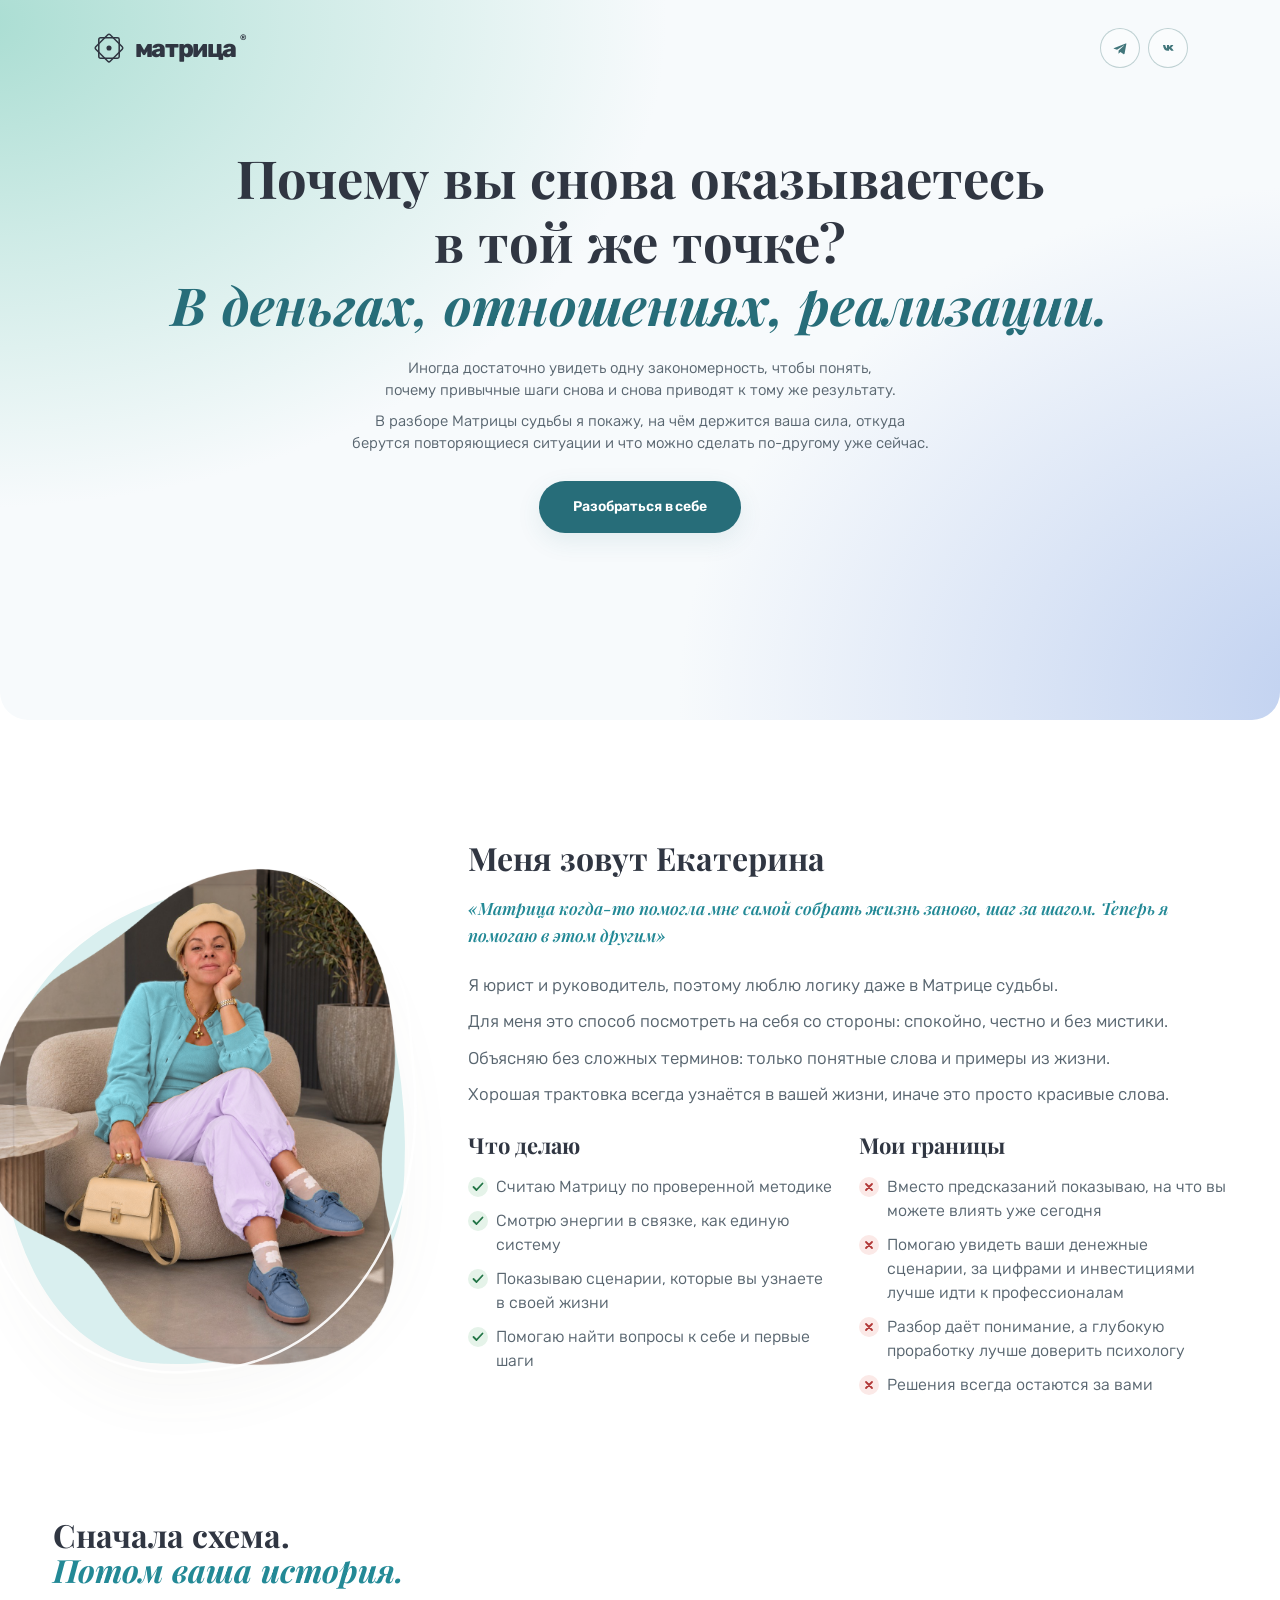
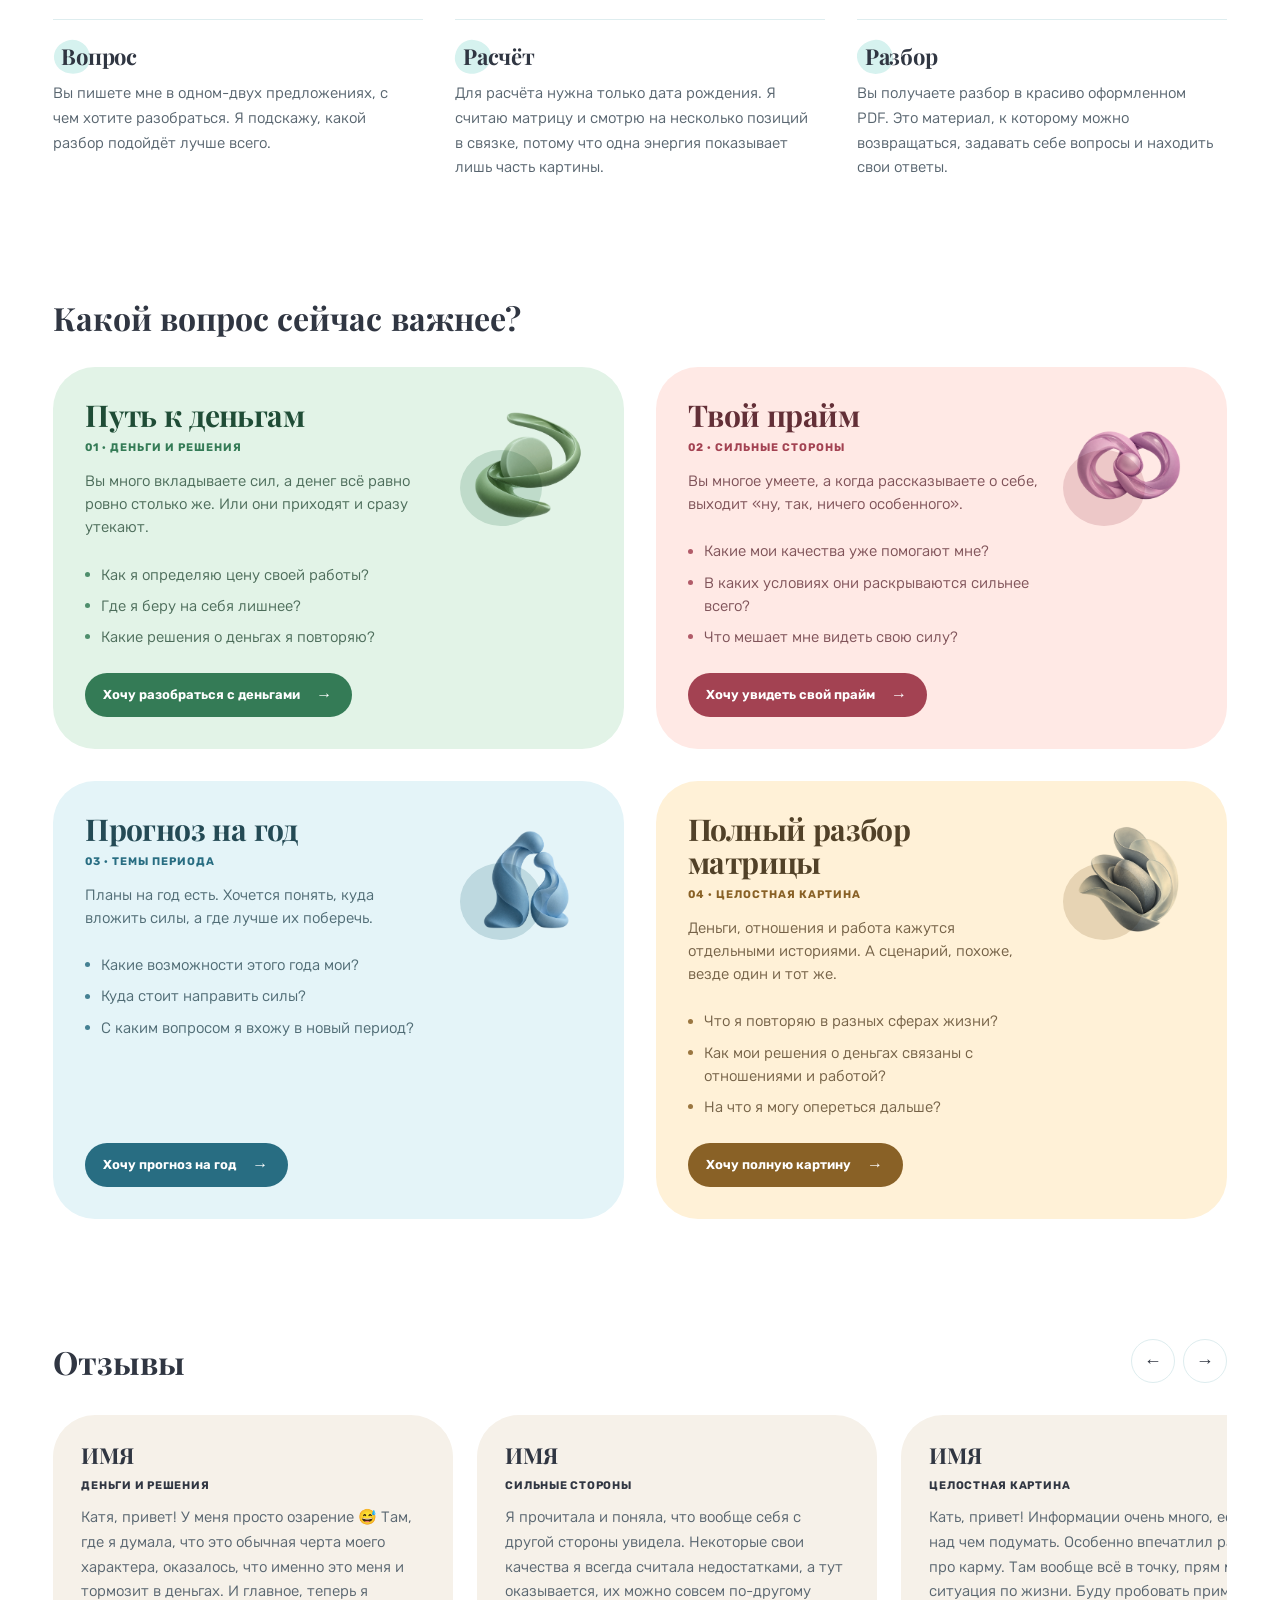
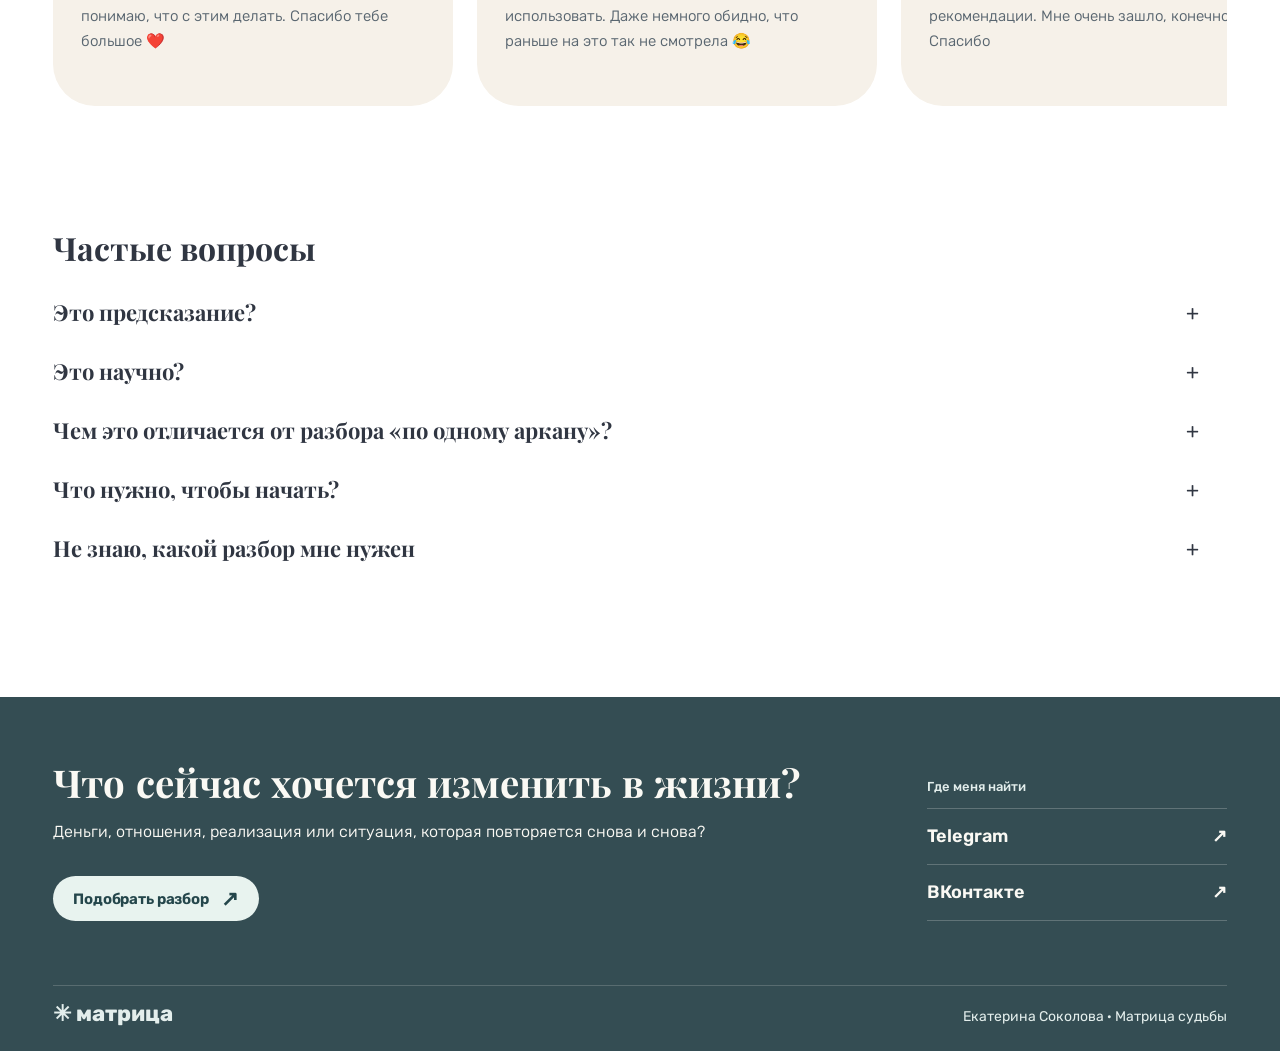
==== commit a17e19cb: "Hide Instagram icon, add Telegram and VK links, new footer layout Co-Authored-By: Claude Sonnet 5.5 " ====
--- a/index.html
+++ b/index.html
@@ -1,16616 +1,38 @@
-<!DOCTYPE html><html lang="ru"><head><meta charSet="utf-8"/><meta name="viewport" content="width=device-width, initial-scale=1"/><title>Матрица — разборы и самонаблюдение</title><meta name="description" content="Судьбу не предскажу. Помогу понять себя через символы Матрицы и ваш опыт."/><meta property="og:title" content="Матрица — разборы и самонаблюдение"/><meta property="og:description" content="Судьбу не предскажу. Помогу понять себя через символы Матрицы и ваш опыт."/><meta property="og:image" content="https://sokolovamatrix.ru/assets/images/social-preview-concepts/thumbnail-03-manifesto.png"/><meta property="og:image:width" content="1200"/><meta property="og:image:height" content="630"/><meta property="og:image:alt" content="Матрица — разборы и самонаблюдение"/><meta name="twitter:card" content="summary_large_image"/><meta name="twitter:title" content="Матрица — разборы и самонаблюдение"/><meta name="twitter:description" content="Судьбу не предскажу. Помогу понять себя через символы Матрицы и ваш опыт."/><meta name="twitter:image" content="https://sokolovamatrix.ru/assets/images/social-preview-concepts/thumbnail-03-manifesto.png"/><meta name="next-size-adjust" content=""/><style>/* [project]/node_modules/.pnpm/@fontsource+pt-sans@5.3.0/node_modules/@fontsource/pt-sans/400.css [app-client] (css) */
-@font-face {
-  font-family: PT Sans;
-  font-style: normal;
-  font-display: swap;
-  font-weight: 400;
-  src: url("/assets/media/pt-sans-cyrillic-ext-400-normal.1zlr82fl5i7bc.woff2") format("woff2"), url("/assets/media/pt-sans-cyrillic-ext-400-normal.1y4fx-t817rj5.woff") format("woff");
-  unicode-range: U+460-52F, U+1C80-1C8A, U+20B4, U+2DE0-2DFF, U+A640-A69F, U+FE2E-FE2F;
-}
-
-@font-face {
-  font-family: PT Sans;
-  font-style: normal;
-  font-display: swap;
-  font-weight: 400;
-  src: url("/assets/media/pt-sans-cyrillic-400-normal.1gsdfrk2yk36b.woff2") format("woff2"), url("/assets/media/pt-sans-cyrillic-400-normal.2upb8_drytfqv.woff") format("woff");
-  unicode-range: U+301, U+400-45F, U+490-491, U+4B0-4B1, U+2116;
-}
-
-@font-face {
-  font-family: PT Sans;
-  font-style: normal;
-  font-display: swap;
-  font-weight: 400;
-  src: url("/assets/media/pt-sans-latin-ext-400-normal.1mazzu38w_8ep.woff2") format("woff2"), url("/assets/media/pt-sans-latin-ext-400-normal.1ta2qg401k-qk.woff") format("woff");
-  unicode-range: U+100-2BA, U+2BD-2C5, U+2C7-2CC, U+2CE-2D7, U+2DD-2FF, U+304, U+308, U+329, U+1D00-1DBF, U+1E00-1E9F, U+1EF2-1EFF, U+2020, U+20A0-20AB, U+20AD-20C0, U+2113, U+2C60-2C7F, U+A720-A7FF;
-}
-
-@font-face {
-  font-family: PT Sans;
-  font-style: normal;
-  font-display: swap;
-  font-weight: 400;
-  src: url("/assets/media/pt-sans-latin-400-normal.1nai_doyx563a.woff2") format("woff2"), url("/assets/media/pt-sans-latin-400-normal.2oneomc3k9jqz.woff") format("woff");
-  unicode-range: U+??, U+131, U+152-153, U+2BB-2BC, U+2C6, U+2DA, U+2DC, U+304, U+308, U+329, U+2000-206F, U+20AC, U+2122, U+2191, U+2193, U+2212, U+2215, U+FEFF, U+FFFD;
-}
-
-/* [project]/node_modules/.pnpm/@fontsource+pt-sans@5.3.0/node_modules/@fontsource/pt-sans/700.css [app-client] (css) */
-@font-face {
-  font-family: PT Sans;
-  font-style: normal;
-  font-display: swap;
-  font-weight: 700;
-  src: url("/assets/media/pt-sans-cyrillic-ext-700-normal.1w_lfgqi8s10c.woff2") format("woff2"), url("/assets/media/pt-sans-cyrillic-ext-700-normal.0ife_4rj9-1cq.woff") format("woff");
-  unicode-range: U+460-52F, U+1C80-1C8A, U+20B4, U+2DE0-2DFF, U+A640-A69F, U+FE2E-FE2F;
-}
-
-@font-face {
-  font-family: PT Sans;
-  font-style: normal;
-  font-display: swap;
-  font-weight: 700;
-  src: url("/assets/media/pt-sans-cyrillic-700-normal.2dzmplkjtrg20.woff2") format("woff2"), url("/assets/media/pt-sans-cyrillic-700-normal.1u52_d4bb2em8.woff") format("woff");
-  unicode-range: U+301, U+400-45F, U+490-491, U+4B0-4B1, U+2116;
-}
-
-@font-face {
-  font-family: PT Sans;
-  font-style: normal;
-  font-display: swap;
-  font-weight: 700;
-  src: url("/assets/media/pt-sans-latin-ext-700-normal.1ff9lor3s3rr9.woff2") format("woff2"), url("/assets/media/pt-sans-latin-ext-700-normal.0g2yvf3rdor_0.woff") format("woff");
-  unicode-range: U+100-2BA, U+2BD-2C5, U+2C7-2CC, U+2CE-2D7, U+2DD-2FF, U+304, U+308, U+329, U+1D00-1DBF, U+1E00-1E9F, U+1EF2-1EFF, U+2020, U+20A0-20AB, U+20AD-20C0, U+2113, U+2C60-2C7F, U+A720-A7FF;
-}
-
-@font-face {
-  font-family: PT Sans;
-  font-style: normal;
-  font-display: swap;
-  font-weight: 700;
-  src: url("/assets/media/pt-sans-latin-700-normal.1_if48btusm0r.woff2") format("woff2"), url("/assets/media/pt-sans-latin-700-normal.3uvu7xvi771ny.woff") format("woff");
-  unicode-range: U+??, U+131, U+152-153, U+2BB-2BC, U+2C6, U+2DA, U+2DC, U+304, U+308, U+329, U+2000-206F, U+20AC, U+2122, U+2191, U+2193, U+2212, U+2215, U+FEFF, U+FFFD;
-}
-
-/* [project]/node_modules/.pnpm/@fontsource+pt-serif@5.3.0/node_modules/@fontsource/pt-serif/400.css [app-client] (css) */
-@font-face {
-  font-family: PT Serif;
-  font-style: normal;
-  font-display: swap;
-  font-weight: 400;
-  src: url("/assets/media/pt-serif-cyrillic-ext-400-normal.2e27cakzd5o3f.woff2") format("woff2"), url("/assets/media/pt-serif-cyrillic-ext-400-normal.38w4bd-g0_4l8.woff") format("woff");
-  unicode-range: U+460-52F, U+1C80-1C8A, U+20B4, U+2DE0-2DFF, U+A640-A69F, U+FE2E-FE2F;
-}
-
-@font-face {
-  font-family: PT Serif;
-  font-style: normal;
-  font-display: swap;
-  font-weight: 400;
-  src: url("/assets/media/pt-serif-cyrillic-400-normal.396vxl0ow71he.woff2") format("woff2"), url("/assets/media/pt-serif-cyrillic-400-normal.0li_hfvbq_fca.woff") format("woff");
-  unicode-range: U+301, U+400-45F, U+490-491, U+4B0-4B1, U+2116;
-}
-
-@font-face {
-  font-family: PT Serif;
-  font-style: normal;
-  font-display: swap;
-  font-weight: 400;
-  src: url("/assets/media/pt-serif-latin-ext-400-normal.04-4-wl0kdlvh.woff2") format("woff2"), url("/assets/media/pt-serif-latin-ext-400-normal.02pqfbvakbzou.woff") format("woff");
-  unicode-range: U+100-2BA, U+2BD-2C5, U+2C7-2CC, U+2CE-2D7, U+2DD-2FF, U+304, U+308, U+329, U+1D00-1DBF, U+1E00-1E9F, U+1EF2-1EFF, U+2020, U+20A0-20AB, U+20AD-20C0, U+2113, U+2C60-2C7F, U+A720-A7FF;
-}
-
-@font-face {
-  font-family: PT Serif;
-  font-style: normal;
-  font-display: swap;
-  font-weight: 400;
-  src: url("/assets/media/pt-serif-latin-400-normal.3nh0_xsfoo-vn.woff2") format("woff2"), url("/assets/media/pt-serif-latin-400-normal.3m9nxqzaietxy.woff") format("woff");
-  unicode-range: U+??, U+131, U+152-153, U+2BB-2BC, U+2C6, U+2DA, U+2DC, U+304, U+308, U+329, U+2000-206F, U+20AC, U+2122, U+2191, U+2193, U+2212, U+2215, U+FEFF, U+FFFD;
-}
-
-/* [project]/app/design-tokens.css [app-client] (css) */
-:root {
-  --bg: #f6f4ec;
-  --paper: #fffefa;
-  --olive: #4d5e3e;
-  --ink: #292d27;
-  --muted: #71776d;
-  --line: #e4e6db;
-  --line-strong: #cbd0c0;
-  --focus: #a47d3f;
-}
-
-/* [project]/app/globals.css [app-client] (css) */
-* {
-  box-sizing: border-box;
-}
-
-html {
-  scroll-behavior: smooth;
-}
-
-body {
-  background: var(--bg);
-  color: var(--ink);
-  margin: 0;
-  font-family: PT Sans, Arial, sans-serif;
-  font-size: 16px;
-}
-
-button, input {
-  font: inherit;
-}
-
-button {
-  cursor: pointer;
-}
-
-button:disabled {
-  cursor: not-allowed;
-  opacity: .55;
-}
-
-a {
-  color: inherit;
-}
-
-:focus-visible {
-  outline: 3px solid var(--focus);
-  outline-offset: 3px;
-}
-
-.shell {
-  flex-direction: column;
-  max-width: 1440px;
-  min-height: 100vh;
-  margin: auto;
-  padding: 0 58px;
-  display: flex;
-}
-
-.site-header {
-  border-bottom: 1px solid var(--line);
-  justify-content: space-between;
-  align-items: center;
-  height: 96px;
-  display: flex;
-}
-
-.brand {
-  letter-spacing: -.05em;
-  align-items: center;
-  gap: 12px;
-  font-size: 19px;
-  font-weight: 700;
-  display: flex;
-}
-
-.brand-mark {
-  color: var(--olive);
-  font-size: 31px;
-  font-weight: 400;
-}
-
-.header-note, .eyebrow, .aside-kicker, .section-number, .card-footer, .footer {
-  letter-spacing: .18em;
-  font-size: 10px;
-  font-weight: 700;
-}
-
-.header-note, .aside-kicker, .section-number, .card-footer, .footer {
-  color: var(--muted);
-}
-
-.layout {
-  flex: 1;
-  grid-template-columns: minmax(0, 1fr) minmax(500px, 580px);
-  align-items: center;
-  gap: 52px;
-  padding: 50px 0 70px;
-  display: grid;
-}
-
-.aside {
-  min-height: 680px;
-  padding: 46px 0;
-  position: relative;
-}
-
-.aside h2 {
-  letter-spacing: -.045em;
-  margin: 28px 0;
-  font: 500 clamp(42px, 4.3vw, 68px) / 1.14 PT Serif, Georgia, serif;
-}
-
-.aside h2 em, .stage h1 em, .policy h1 em {
-  color: var(--olive);
-  font-weight: 500;
-}
-
-.aside p {
-  color: var(--muted);
-  font-size: 15px;
-  position: absolute;
-  bottom: 25px;
-  left: 0;
-}
-
-.orbit {
-  opacity: .83;
-  place-items: center;
-  width: 350px;
-  height: 350px;
-  margin: 45px auto 0;
-  display: grid;
-}
-
-.orbit-ring {
-  border: 1px solid var(--line-strong);
-  border-radius: 50%;
-  width: 255px;
-  height: 255px;
-  position: relative;
-  transform: rotate(22.5deg);
-}
-
-.orbit-ring:before, .orbit-ring:after {
-  content: "";
-  border: 1px solid var(--line-strong);
-  position: absolute;
-  inset: 0;
-  transform: rotate(45deg);
-}
-
-.orbit-ring:after {
-  transform: rotate(90deg);
-}
-
-.orbit-ring i {
-  background: var(--olive);
-  z-index: 1;
-  border-radius: 50%;
-  width: 8px;
-  height: 8px;
-  position: absolute;
-}
-
-.orbit-ring i:first-child {
-  top: -4px;
-  left: 50%;
-}
-
-.orbit-ring i:nth-child(2) {
-  top: 13%;
-  right: 13%;
-}
-
-.orbit-ring i:nth-child(3) {
-  top: 50%;
-  right: -4px;
-}
-
-.orbit-ring i:nth-child(4) {
-  bottom: 13%;
-  right: 13%;
-}
-
-.orbit-ring i:nth-child(5) {
-  bottom: -4px;
-  left: 50%;
-}
-
-.orbit-ring i:nth-child(6) {
-  bottom: 13%;
-  left: 13%;
-}
-
-.orbit-ring i:nth-child(7) {
-  top: 50%;
-  left: -4px;
-}
-
-.orbit-ring i:nth-child(8) {
-  top: 13%;
-  left: 13%;
-}
-
-.orbit-ring b {
-  color: var(--olive);
-  font: 400 44px Georgia;
-  position: absolute;
-  top: 50%;
-  left: 50%;
-  transform: translate(-50%, -50%) rotate(-22.5deg);
-}
-
-.flow-card {
-  background: var(--paper);
-  border: 1px solid var(--line);
-  border-radius: 24px;
-  flex-direction: column;
-  min-height: 680px;
-  padding: 32px 48px 22px;
-  display: flex;
-  box-shadow: 0 18px 60px #292d200f;
-}
-
-.card-top {
-  justify-content: space-between;
-  align-items: center;
-  gap: 20px;
-  min-height: 25px;
-  display: flex;
-}
-
-.eyebrow {
-  color: var(--olive);
-}
-
-.top-dot {
-  padding: 0 8px;
-}
-
-.step-label {
-  color: var(--muted);
-  white-space: nowrap;
-  font-size: 12px;
-}
-
-.progress-track {
-  background: var(--line);
-  height: 2px;
-  margin: 18px 0 -18px;
-}
-
-.progress-track > div {
-  background: var(--olive);
-  height: 100%;
-  transition: width .3s;
-}
-
-.stage {
-  flex-direction: column;
-  flex: 1;
-  align-items: flex-start;
-  padding-top: 76px;
-  animation: .36s both rise;
-  display: flex;
-}
-
-.section-number {
-  margin-bottom: 22px;
-}
-
-.stage h1 {
-  letter-spacing: -.045em;
-  margin: 0 0 23px;
-  font: 500 clamp(39px, 4vw, 55px) / 1.17 PT Serif, Georgia, serif;
-}
-
-.stage h1.question-title {
-  max-width: 450px;
-  font-size: clamp(36px, 3.3vw, 48px);
-}
-
-.lead {
-  color: var(--muted);
-  max-width: 410px;
-  margin: 0 0 32px;
-  line-height: 1.58;
-}
-
-.field-label, .date-grid label {
-  margin: 0 0 10px;
-  font-size: 13px;
-  font-weight: 700;
-  display: block;
-}
-
-.stage > input, .date-grid input {
-  border: 1px solid var(--line-strong);
-  width: 100%;
-  height: 60px;
-  color: var(--ink);
-  background: #fff;
-  border-radius: 11px;
-  outline: none;
-  padding: 0 17px;
-  font-size: 17px;
-}
-
-.stage > input:focus, .date-grid input:focus {
-  border-color: var(--olive);
-  box-shadow: 0 0 0 3px #4b5b3b1f;
-}
-
-.stage > input::placeholder, .date-grid input::placeholder {
-  color: #a5a89c;
-}
-
-.primary {
-  background: var(--olive);
-  color: #fff;
-  border: 0;
-  border-radius: 12px;
-  justify-content: space-between;
-  align-items: center;
-  width: 100%;
-  min-height: 60px;
-  margin-top: 20px;
-  padding: 0 22px;
-  font-weight: 700;
-  transition: background .2s, transform .2s;
-  display: flex;
-}
-
-.primary:hover:not(:disabled) {
-  background: #37452e;
-  transform: translateY(-1px);
-}
-
-.primary span {
-  font-size: 24px;
-  font-weight: 400;
-}
-
-.hint {
-  color: var(--muted);
-  margin: 18px 0;
-  font-size: 12px;
-}
-
-.back {
-  min-height: 48px;
-  color: var(--olive);
-  background: none;
-  border: 0;
-  padding: 14px 0;
-  font-weight: 700;
-}
-
-.date-grid {
-  grid-template-columns: 1fr 1fr 1.4fr;
-  gap: 12px;
-  width: 100%;
-  display: grid;
-}
-
-.date-grid input {
-  padding: 0 14px;
-}
-
-.date-display {
-  color: var(--olive);
-  letter-spacing: -.04em;
-  padding: 16px 0 25px;
-  font: 500 clamp(42px, 5vw, 60px) PT Serif, Georgia, serif;
-}
-
-.options {
-  gap: 10px;
-  width: 100%;
-  margin-bottom: 6px;
-  display: grid;
-}
-
-.option {
-  text-align: left;
-  border: 1px solid var(--line);
-  background: #fff;
-  border-radius: 12px;
-  align-items: center;
-  gap: 18px;
-  width: 100%;
-  min-height: 65px;
-  padding: 13px 18px;
-  transition: border-color .2s, background .2s, transform .2s;
-  display: flex;
-}
-
-.option:hover:not(:disabled) {
-  border-color: var(--olive);
-  transform: translateY(-1px);
-}
-
-.option.selected {
-  border-color: var(--olive);
-  background: #f2f4eb;
-}
-
-.option-index {
-  color: var(--olive);
-  font-size: 11px;
-  font-weight: 700;
-}
-
-.radio-dot {
-  border: 1px solid var(--line-strong);
-  border-radius: 50%;
-  flex: 0 0 18px;
-  width: 18px;
-  height: 18px;
-  margin-left: auto;
-}
-
-.selected .radio-dot {
-  border: 5px solid var(--olive);
-}
-
-.summary-list {
-  width: 100%;
-}
-
-.summary-item {
-  border-top: 1px solid var(--line);
-  justify-content: space-between;
-  gap: 16px;
-  padding: 16px 0;
-  display: flex;
-}
-
-.summary-item div {
-  gap: 5px;
-  display: grid;
-}
-
-.summary-item span {
-  color: var(--muted);
-  font-size: 12px;
-}
-
-.summary-item strong {
-  font-size: 15px;
-}
-
-.summary-item button {
-  color: var(--olive);
-  background: none;
-  border: none;
-  align-self: center;
-  min-height: 36px;
-  font-size: 12px;
-  font-weight: 700;
-}
-
-.loading-stage {
-  text-align: center;
-  justify-content: center;
-  align-items: center;
-  padding-top: 30px;
-}
-
-.loading-stage .lead {
-  margin: 0 0 10px;
-}
-
-.loading-symbol {
-  color: var(--olive);
-  margin-bottom: 45px;
-  font-size: 110px;
-  line-height: 1;
-  animation: 5s linear infinite spin;
-}
-
-.consent {
-  color: var(--muted);
-  cursor: pointer;
-  gap: 12px;
-  margin-top: 20px;
-  font-size: 13px;
-  line-height: 1.5;
-  display: flex;
-}
-
-.consent input {
-  width: 20px;
-  height: 20px;
-  accent-color: var(--olive);
-  flex: 0 0 20px;
-  margin: 0;
-}
-
-.consent a {
-  color: var(--olive);
-  font-weight: 700;
-}
-
-.success-symbol {
-  width: 70px;
-  height: 70px;
-  color: var(--olive);
-  background: #e8eddf;
-  border-radius: 50%;
-  place-items: center;
-  margin-bottom: 28px;
-  font-size: 32px;
-  display: grid;
-}
-
-.help-box {
-  background: #f3f4ed;
-  border-radius: 14px;
-  width: 100%;
-  margin-top: 10px;
-  padding: 22px;
-}
-
-.help-box strong {
-  font: 500 23px PT Serif, Georgia, serif;
-}
-
-.help-box p {
-  color: var(--muted);
-  margin: 6px 0 15px;
-}
-
-.help-box a {
-  color: var(--olive);
-  font-size: 14px;
-  font-weight: 700;
-  text-decoration: none;
-}
-
-.error {
-  color: #8b3027;
-  background: #fff0ec;
-  border-radius: 10px;
-  width: 100%;
-  padding: 13px 15px;
-  font-size: 13px;
-  line-height: 1.4;
-}
-
-.card-footer {
-  border-top: 1px solid var(--line);
-  justify-content: space-between;
-  margin-top: 28px;
-  padding-top: 21px;
-  display: flex;
-}
-
-.card-footer span:last-child {
-  color: var(--olive);
-  font-size: 17px;
-}
-
-.footer {
-  border-top: 1px solid var(--line);
-  letter-spacing: .04em;
-  justify-content: space-between;
-  align-items: center;
-  min-height: 70px;
-  display: flex;
-}
-
-.footer a {
-  text-decoration: none;
-}
-
-.policy {
-  max-width: 760px;
-  margin: 0 auto;
-  padding: 80px 24px;
-}
-
-.policy .eyebrow {
-  margin-top: 85px;
-  display: block;
-}
-
-.policy h1 {
-  font: 500 48px PT Serif, Georgia, serif;
-}
-
-.paper {
-  background: #fff;
-  border-radius: 16px;
-  padding: 30px;
-  line-height: 1.7;
-}
-
-.text-link {
-  color: var(--olive);
-  font-weight: 700;
-  text-decoration: none;
-}
-
-.flow-product {
-  align-items: center;
-  display: flex;
-}
-
-.product-badge {
-  color: #5b3cc4;
-  letter-spacing: .04em;
-  background: #eee8ff;
-  border-radius: 999px;
-  align-items: center;
-  min-height: 32px;
-  padding: 7px 12px;
-  font-size: 11px;
-  font-weight: 700;
-  line-height: 1;
-  display: inline-flex;
-}
-
-.flow-status {
-  align-items: center;
-  gap: 24px;
-  display: flex;
-}
-
-.flow-date {
-  text-align: right;
-  gap: 2px;
-  display: grid;
-}
-
-.flow-date small {
-  color: var(--muted);
-  font-size: 9px;
-}
-
-.flow-date strong {
-  font-variant-numeric: tabular-nums;
-  font-size: 14px;
-}
-
-.context-input {
-  resize: vertical;
-  border: 1px solid var(--line-strong);
-  width: 100%;
-  min-height: 150px;
-  color: var(--ink);
-  font: inherit;
-  background: #fff;
-  border-radius: 14px;
-  outline: none;
-  padding: 17px;
-  line-height: 1.55;
-}
-
-.context-input:focus {
-  border-color: var(--olive);
-  box-shadow: 0 0 0 3px #4b5b3b1f;
-}
-
-.context-input::placeholder {
-  color: #9a98a2;
-}
-
-.optional-label {
-  color: var(--muted);
-  margin-left: 7px;
-  font-weight: 400;
-}
-
-.character-count {
-  color: var(--muted);
-  align-self: flex-end;
-  margin-top: 8px;
-  font-size: 10px;
-}
-
-.identity-fieldset {
-  border: 0;
-  width: 100%;
-  margin: 24px 0 0;
-  padding: 0;
-}
-
-.identity-fieldset legend {
-  margin-bottom: 10px;
-  font-size: 13px;
-  font-weight: 700;
-}
-
-.identity-options {
-  grid-template-columns: 1fr 1fr;
-  gap: 10px;
-  display: grid;
-}
-
-.identity-option {
-  border: 1px solid var(--line-strong);
-  text-align: left;
-  cursor: pointer;
-  background: #fff;
-  border-radius: 12px;
-  justify-content: space-between;
-  align-items: center;
-  min-height: 58px;
-  padding: 0 16px;
-  display: flex;
-  position: relative;
-}
-
-.identity-option input {
-  opacity: 0;
-  pointer-events: none;
-  position: absolute;
-}
-
-.identity-option i {
-  border: 1px solid var(--line-strong);
-  border-radius: 50%;
-  flex: 0 0 18px;
-  width: 18px;
-  height: 18px;
-}
-
-.identity-option.selected {
-  border-color: var(--olive);
-  background: #f2f4eb;
-}
-
-.identity-option.selected i {
-  border: 5px solid var(--olive);
-}
-
-.identity-option:has(input:focus-visible) {
-  outline: 3px solid var(--focus);
-  outline-offset: 3px;
-}
-
-.field-error {
-  color: #a23f38;
-  width: 100%;
-  margin: 8px 0 0;
-  font-size: 12px;
-  line-height: 1.4;
-}
-
-.stage > input[aria-invalid="true"] {
-  background: snow;
-  border-color: #c97972;
-  box-shadow: 0 0 0 4px #c9797217;
-}
-
-.form-actions {
-  grid-template-columns: 1fr;
-  gap: 12px;
-  width: 100%;
-  margin-top: 20px;
-  display: grid;
-}
-
-.form-actions.dual {
-  grid-template-columns: minmax(148px, 1fr) minmax(0, 3fr);
-}
-
-.form-actions .primary {
-  margin-top: 0;
-}
-
-.form-actions .back {
-  border: 1px solid var(--line-strong);
-  background: #faf9fc;
-  border-radius: 12px;
-  min-height: 60px;
-  padding: 0 22px;
-  transition: border-color .2s, background .2s, transform .2s;
-}
-
-.form-actions .back:hover {
-  border-color: var(--olive);
-  background: #f2f4eb;
-  transform: translateY(-1px);
-}
-
-@keyframes rise {
-  from {
-    opacity: 0;
-    transform: translateY(10px);
-  }
-
-  to {
-    opacity: 1;
-    transform: translateY(0);
-  }
-}
-
-@keyframes spin {
-  to {
-    transform: rotate(360deg);
-  }
-}
-
-@media (max-width: 1100px) {
-  .shell {
-    padding: 0 24px;
-  }
-
-  .layout {
-    grid-template-columns: 1fr;
-    gap: 0;
-    max-width: 650px;
-    margin: 0 auto;
-    padding-top: 25px;
-  }
-
-  .aside {
-    min-height: 0;
-    padding: 10px 0 27px;
-  }
-
-  .aside h2 {
-    margin: 10px 0;
-    font-size: 36px;
-  }
-
-  .aside h2 br:nth-of-type(2), .aside p, .orbit {
-    display: none;
-  }
-
-  .flow-card {
-    min-height: 640px;
-  }
-
-  .header-note {
-    display: none;
-  }
-}
-
-@media (max-width: 520px) {
-  .shell {
-    padding: 0 16px;
-  }
-
-  .site-header {
-    height: 66px;
-  }
-
-  .brand {
-    font-size: 17px;
-  }
-
-  .layout {
-    padding: 14px 0 32px;
-  }
-
-  .aside {
-    padding: 8px 4px 18px;
-  }
-
-  .aside-kicker {
-    font-size: 9px;
-  }
-
-  .aside h2 {
-    margin: 7px 0;
-    font-size: 29px;
-    line-height: 1.2;
-  }
-
-  .aside h2 br {
-    display: none;
-  }
-
-  .flow-card {
-    border-radius: 19px;
-    min-height: 610px;
-    padding: 23px 22px 18px;
-  }
-
-  .card-top .eyebrow {
-    letter-spacing: .09em;
-    font-size: 9px;
-  }
-
-  .stage {
-    padding-top: 56px;
-  }
-
-  .stage h1 {
-    font-size: 42px;
-  }
-
-  .stage h1.question-title {
-    font-size: 36px;
-  }
-
-  .lead {
-    margin-bottom: 25px;
-    font-size: 15px;
-  }
-
-  .date-grid {
-    gap: 8px;
-  }
-
-  .date-grid input {
-    padding: 0 10px;
-    font-size: 16px;
-  }
-
-  .option {
-    min-height: 62px;
-  }
-
-  .footer {
-    font-size: 10px;
-  }
-
-  .card-footer {
-    font-size: 8px;
-  }
-}
-
-@media (prefers-reduced-motion: reduce) {
-  *, :before, :after {
-    scroll-behavior: auto !important;
-    transition-duration: .01ms !important;
-    animation-duration: .01ms !important;
-  }
-}
-
-.submit-progress {
-  background: var(--line);
-  border-radius: 999px;
-  width: min(100%, 420px);
-  height: 8px;
-  margin: 22px auto 16px;
-  overflow: hidden;
-}
-
-.submit-progress i {
-  border-radius: inherit;
-  background: var(--olive);
-  width: 42%;
-  height: 100%;
-  animation: 1.25s ease-in-out infinite submit-progress;
-  display: block;
-}
-
-@keyframes submit-progress {
-  0% {
-    transform: translateX(-125%);
-  }
-
-  100% {
-    transform: translateX(340%);
-  }
-}
-
-/*# sourceMappingURL=_0m73317_v6zu7._.css.map*//* [project]/app/lab/cloud/product-sets.css [app-client] (css) */
-.organic-products {
-  --organic-main: #ece3f4;
-  --organic-text: #332940;
-  --organic-body: #6c6075;
-  color: var(--organic-text);
-  gap: 16px;
-  display: grid;
-}
-
-.organic-card {
-  isolation: isolate;
-  background: #f4f1f7;
-  border-radius: 32px;
-  flex-direction: column;
-  min-width: 0;
-  padding: 32px;
-  display: flex;
-  position: relative;
-  overflow: hidden;
-}
-
-.organic-card-copy {
-  z-index: 2;
-  position: relative;
-}
-
-.organic-label {
-  letter-spacing: .1em;
-  font-size: 9px;
-  font-weight: 650;
-  line-height: 1.5;
-}
-
-.organic-card h3 {
-  margin: 16px 0;
-}
-
-.organic-card-copy > p {
-  max-width: 330px;
-  color: var(--organic-body);
-  font-size: 13px;
-  line-height: 1.7;
-}
-
-.organic-card-bottom {
-  z-index: 3;
-  justify-content: space-between;
-  align-items: center;
-  gap: 20px;
-  margin-top: auto;
-  padding-top: 24px;
-  display: flex;
-  position: relative;
-}
-
-.organic-card-tag {
-  color: var(--organic-body);
-  font-size: 10px;
-}
-
-.organic-action, .organic-details summary {
-  cursor: pointer;
-  justify-content: space-between;
-  align-items: center;
-  gap: 27px;
-  min-height: 46px;
-  font-size: 11px;
-  list-style: none;
-  display: flex;
-}
-
-.organic-action {
-  color: #fff;
-  background: #342b40;
-  border-radius: 40px;
-  padding: 12px 20px;
-}
-
-.organic-action:hover {
-  background: #57436c;
-}
-
-.organic-action > span, .organic-details summary > span {
-  font-size: 21px;
-  line-height: 1;
-}
-
-.organic-details summary::-webkit-details-marker {
-  display: none;
-}
-
-.organic-details[open] summary > span {
-  transform: rotate(90deg);
-}
-
-.organic-details > p {
-  max-width: 260px;
-  color: var(--organic-body);
-  font-size: 11px;
-  line-height: 1.7;
-  margin-top: 12px !important;
-}
-
-.organic-card-art {
-  pointer-events: none;
-  position: relative;
-}
-
-.organic-art {
-  aspect-ratio: 1;
-  isolation: isolate;
-  width: 280px;
-  position: relative;
-}
-
-.organic-stone {
-  background: radial-gradient(at 30% 22%, #f7ecff, #cfb3df 55%, #a38ab6);
-  position: absolute;
-  box-shadow: inset 8px 9px 16px #ffffffa6, inset -12px -14px 24px #735c8b39, 12px 22px 35px #80679826;
-}
-
-.stone-one {
-  border-radius: 35% 65% 51% 49% / 55% 35% 65% 45%;
-  width: 70%;
-  height: 68%;
-  animation: 10s ease-in-out infinite alternate organic-breathe;
-  top: 12%;
-  left: 15%;
-  transform: rotate(-27deg);
-}
-
-.stone-two {
-  background: radial-gradient(at 30% 22%, #fff0e9, #dfbbc6 60%, #c29eaf);
-  border-radius: 65% 35% 60% 40% / 40% 54% 46% 60%;
-  width: 56%;
-  height: 38%;
-  animation: 8s ease-in-out infinite alternate organic-float;
-  top: 46%;
-  left: 8%;
-  transform: rotate(23deg);
-}
-
-.stone-three {
-  background: radial-gradient(circle at 30% 25%, #ffefe5, #ddbaaf 60%, #b38c9e);
-  border-radius: 50%;
-  width: 25%;
-  height: 24%;
-  top: 59%;
-  left: 63%;
-}
-
-.organic-shadow {
-  filter: blur(12px);
-  background: #81609517;
-  border-radius: 50%;
-  width: 65%;
-  height: 8%;
-  position: absolute;
-  top: 89%;
-  left: 20%;
-}
-
-.organic-orbit {
-  z-index: 3;
-  border: 1px solid #a88cb044;
-  border-radius: 50%;
-  position: absolute;
-  inset: 6%;
-  transform: rotate(-30deg) scaleY(.55);
-}
-
-.organic-spark {
-  color: #9f7db4;
-  font-size: 34px;
-  font-weight: 400;
-  position: absolute;
-  top: 8%;
-  left: 78%;
-}
-
-.organic-art-full .stone-one {
-  background: radial-gradient(at 30% 20%, #f7f4e7, #d8d0af 60%, #aaa685);
-  border-radius: 50% 50% 18% 82% / 45% 38% 62% 55%;
-  transform: rotate(15deg);
-}
-
-.organic-art-full .stone-two {
-  background: radial-gradient(at 30% 22%, #fbf8ee, #d0c8b8 65%, #b4ac98);
-  width: 40%;
-  height: 42%;
-  top: 45%;
-  left: 48%;
-  transform: rotate(-20deg);
-}
-
-.organic-art-full .stone-three {
-  display: none;
-}
-
-.organic-art-full .organic-spark {
-  color: #a49c7a;
-}
-
-.organic-art-consult .stone-one {
-  background: radial-gradient(at 30% 22%, #fff1e9, #dfb9b9 60%, #bd929b);
-  border-radius: 52% 48% 43% 57% / 45% 38% 62% 55%;
-  width: 48%;
-  height: 58%;
-  top: 22%;
-  left: 9%;
-  transform: rotate(-22deg);
-}
-
-.organic-art-consult .stone-two {
-  background: radial-gradient(at 30% 22%, #f5ebfb, #cbbbdc 60%, #aa97bc);
-  border-radius: 48% 52% 57% 43% / 38% 45% 55% 62%;
-  width: 48%;
-  height: 58%;
-  top: 18%;
-  left: 48%;
-  transform: rotate(22deg);
-}
-
-.organic-art-consult .stone-three, .organic-art-consult .organic-orbit {
-  display: none;
-}
-
-.organic-art-consult .organic-spark {
-  color: #b992a2;
-  font-size: 24px;
-  top: 6%;
-  left: 46%;
-}
-
-.organic-sculpture {
-  grid-template-rows: minmax(250px, auto) minmax(218px, auto);
-  grid-template-columns: 1.4fr 1fr;
-}
-
-.organic-sculpture .organic-card-money {
-  background: #eee4f4;
-  border-radius: 32px 90px 32px 32px;
-  grid-row: 1 / 3;
-  min-height: 510px;
-  padding: 38px;
-}
-
-.organic-sculpture .organic-card-money .organic-card-art {
-  order: 1;
-  height: 235px;
-}
-
-.organic-sculpture .organic-card-money .organic-art {
-  width: 330px;
-  position: absolute;
-  top: -33px;
-  right: -20px;
-}
-
-.organic-sculpture .organic-card-money .organic-card-copy {
-  order: 0;
-  max-width: 360px;
-}
-
-.organic-sculpture .organic-card-money .organic-card-copy > p {
-  max-width: 290px;
-}
-
-.organic-sculpture .organic-card-money .organic-card-bottom {
-  order: 2;
-}
-
-.organic-sculpture .organic-card-full {
-  background: #f0efe7;
-  padding-right: 165px;
-  overflow: hidden;
-}
-
-.organic-sculpture .organic-card-full .organic-card-art {
-  position: absolute;
-  top: -2px;
-  right: -85px;
-}
-
-.organic-sculpture .organic-card-full .organic-art {
-  width: 265px;
-  transform: rotate(-20deg);
-}
-
-.organic-sculpture .organic-card-full .organic-card-bottom {
-  padding-top: 16px;
-}
-
-.organic-sculpture .organic-card-full .organic-card-tag {
-  display: none;
-}
-
-.organic-sculpture .organic-card-consult {
-  background: #faf8fa;
-  border: 1px solid #e5dce9;
-  padding-right: 120px;
-}
-
-.organic-sculpture .organic-card-consult .organic-card-art {
-  position: absolute;
-  bottom: -20px;
-  right: -90px;
-  transform: rotate(-17deg);
-}
-
-.organic-sculpture .organic-card-consult .organic-art {
-  width: 245px;
-}
-
-.organic-sculpture .organic-card-consult .organic-card-copy > p {
-  max-width: 270px;
-}
-
-.organic-sculpture .organic-card-consult .organic-card-bottom {
-  padding-top: 16px;
-}
-
-.organic-sculpture .organic-card-consult .organic-card-tag {
-  display: none;
-}
-
-.organic-collage {
-  grid-template-columns: .9fr 1.1fr;
-  gap: 20px;
-}
-
-.organic-collage .organic-card-money {
-  color: #fff;
-  background: #342e3c;
-  grid-column: 1 / -1;
-  grid-template-rows: 1fr auto;
-  grid-template-columns: 1fr 1fr;
-  min-height: 385px;
-  padding: 38px 42px;
-  display: grid;
-  overflow: visible;
-}
-
-.organic-collage .organic-card-money .organic-card-copy > p, .organic-collage .organic-card-money .organic-card-tag {
-  color: #d5c9de;
-}
-
-.organic-collage .organic-card-money .organic-card-art {
-  grid-area: 1 / 2 / 3;
-  min-width: 0;
-}
-
-.organic-collage .organic-card-money .organic-card-copy {
-  grid-area: 1 / 1;
-  align-self: center;
-  max-width: 360px;
-}
-
-.organic-collage .organic-card-money .organic-card-bottom {
-  grid-area: 2 / 1;
-  justify-content: flex-start;
-  align-self: end;
-  gap: 24px;
-}
-
-.organic-collage .organic-card-money .organic-action {
-  color: #342e3c;
-  background: #e8d9f0;
-}
-
-.organic-photo {
-  flex-direction: column;
-  justify-content: center;
-  align-items: center;
-  display: flex;
-  position: absolute;
-  inset: -65px -30px -18px 5px;
-  transform: rotate(5deg);
-}
-
-.organic-photo svg {
-  width: 100%;
-  max-height: 420px;
-  overflow: visible;
-}
-
-.organic-photo > span {
-  color: #ddd1e5;
-  letter-spacing: .08em;
-  font-size: 8px;
-  position: absolute;
-  bottom: 10px;
-  right: 20px;
-  transform: rotate(-5deg);
-}
-
-.organic-collage .organic-card-full {
-  background: none;
-  border-bottom: 1px solid #e5dce9;
-  border-radius: 0;
-  min-height: 255px;
-  padding: 20px 20px 15px 0;
-}
-
-.organic-collage .organic-card-full .organic-card-art {
-  display: none;
-}
-
-.organic-collage .organic-card-full .organic-label {
-  color: #897d92;
-}
-
-.organic-collage .organic-card-consult {
-  background: #f3e9e9;
-  border-radius: 70px 32px 32px;
-  min-height: 255px;
-  padding: 30px 30px 25px 145px;
-}
-
-.organic-collage .organic-card-consult .organic-card-art {
-  position: absolute;
-  top: 10px;
-  left: -55px;
-  transform: rotate(12deg);
-}
-
-.organic-collage .organic-card-consult .organic-art {
-  width: 225px;
-}
-
-.organic-collage .organic-card-consult .organic-card-tag {
-  display: none;
-}
-
-.organic-freeform {
-  grid-template-rows: minmax(250px, auto) minmax(240px, auto);
-  grid-template-columns: 1.2fr 1fr;
-  align-items: stretch;
-  gap: 22px 30px;
-}
-
-.organic-freeform .organic-card-money {
-  background: none;
-  border-radius: 0;
-  grid-row: 1 / 3;
-  min-height: 545px;
-  padding: 65px 50px 50px;
-  overflow: visible;
-}
-
-.organic-card-surface {
-  fill: #e4d8ee;
-  z-index: -1;
-  filter: drop-shadow(0 10px #f5f0f8);
-  width: 100%;
-  height: 100%;
-  position: absolute;
-  inset: 0;
-}
-
-.organic-freeform .organic-card-money .organic-card-copy {
-  order: 0;
-}
-
-.organic-freeform .organic-card-money h3 {
-  margin-left: -4px;
-  transform: rotate(-3deg);
-}
-
-.organic-freeform .organic-card-money .organic-card-art {
-  order: 1;
-  height: 210px;
-}
-
-.organic-freeform .organic-card-money .organic-art {
-  width: 285px;
-  position: absolute;
-  top: -20px;
-  right: -18px;
-  transform: rotate(22deg);
-}
-
-.organic-freeform .organic-card-money .organic-card-bottom {
-  order: 2;
-}
-
-.organic-freeform .organic-card-money .organic-card-tag {
-  display: none;
-}
-
-.organic-freeform .organic-card-full {
-  background: #f0eee5;
-  border-radius: 28px;
-  margin-top: 25px;
-  padding: 28px 135px 28px 30px;
-  -webkit-mask-image: radial-gradient(circle at 0 67%, #0000 13px, #000 14px), radial-gradient(circle at 100% 67%, #0000 13px, #000 14px);
-  mask-image: radial-gradient(circle at 0 67%, #0000 13px, #000 14px), radial-gradient(circle at 100% 67%, #0000 13px, #000 14px);
-  -webkit-mask-position: 0, 100%;
-  mask-position: 0, 100%;
-  -webkit-mask-size: 51% 100%;
-  mask-size: 51% 100%;
-  -webkit-mask-repeat: no-repeat;
-  mask-repeat: no-repeat;
-  -webkit-mask-clip: border-box, border-box;
-  mask-clip: border-box, border-box;
-  -webkit-mask-origin: border-box, border-box;
-  mask-origin: border-box, border-box;
-  -webkit-mask-composite: source-over, source-over;
-  mask-composite: add, add;
-  -webkit-mask-source-type: auto, auto;
-  mask-mode: match-source, match-source;
-}
-
-.organic-freeform .organic-card-full .organic-card-art {
-  position: absolute;
-  top: 2px;
-  right: -83px;
-}
-
-.organic-freeform .organic-card-full .organic-art {
-  width: 235px;
-}
-
-.organic-freeform .organic-card-full .organic-card-tag {
-  display: none;
-}
-
-.organic-freeform .organic-card-consult {
-  background: none;
-  border-bottom: 1px solid #e1d6e7;
-  border-radius: 0;
-  margin: 0 12px 25px 20px;
-  padding: 32px 120px 25px 25px;
-  overflow: visible;
-}
-
-.organic-freeform .organic-card-consult .organic-card-art {
-  position: absolute;
-  top: 5px;
-  right: -80px;
-}
-
-.organic-freeform .organic-card-consult .organic-art {
-  width: 215px;
-  transform: rotate(20deg);
-}
-
-.organic-freeform .organic-card-consult .organic-card-tag {
-  display: none;
-}
-
-.cards-comparison {
-  background: #fff;
-  border-radius: 32px;
-  padding: 24px clamp(24px, 4vw, 72px) 50px;
-}
-
-.cards-comparison-header {
-  border-bottom: 1px solid #e9e3ee;
-  justify-content: space-between;
-  align-items: center;
-  gap: 24px;
-  padding: 15px 0 35px;
-  font-size: 12px;
-  display: flex;
-}
-
-.cards-comparison-header nav {
-  gap: 24px;
-  display: flex;
-}
-
-.cards-comparison-intro {
-  padding: 48px 0;
-}
-
-.cards-comparison-intro h1 {
-  letter-spacing: -.05em;
-  font-size: clamp(38px, 5.5vw, 82px);
-  font-weight: 550;
-  line-height: 1.08;
-  margin: 20px 0 !important;
-}
-
-.cards-comparison-intro > p {
-  color: #776c80;
-  max-width: 550px;
-  font-size: 14px;
-  line-height: 1.8;
-}
-
-.cards-comparison-section {
-  border-top: 1px solid #e9e3ee;
-  padding: 40px 0 60px;
-  scroll-margin-top: 10px;
-}
-
-.cards-direction-heading {
-  grid-template-columns: 1fr 1fr;
-  align-items: end;
-  gap: 35px;
-  margin-bottom: 40px;
-  display: grid;
-}
-
-.cards-direction-heading h2 {
-  letter-spacing: -.04em;
-  font-size: clamp(28px, 3vw, 46px);
-  font-weight: 550;
-  margin: 12px 0 !important;
-}
-
-.cards-direction-heading p {
-  color: #776c80;
-  max-width: 440px;
-  font-size: 13px;
-  line-height: 1.7;
-}
-
-.cards-direction-heading > div:last-child {
-  flex-direction: column;
-  align-items: flex-end;
-  gap: 20px;
-  display: flex;
-}
-
-.cards-direction-heading > div:last-child > p {
-  text-align: right;
-  max-width: 320px;
-  font-size: 11px;
-}
-
-.cards-direction-heading .cloud-button {
-  gap: 20px;
-  min-height: 45px;
-  padding: 12px 20px;
-  font-size: 11px;
-}
-
-.cards-comparison-footer {
-  color: #776c80;
-  border-top: 1px solid #e9e3ee;
-  padding-top: 25px;
-  font-size: 11px;
-  line-height: 1.8;
-}
-
-@keyframes organic-breathe {
-  from {
-    transform: rotate(-27deg) translateY(-4px);
-  }
-
-  to {
-    transform: rotate(-15deg) translateY(5px);
-  }
-}
-
-@keyframes organic-float {
-  from {
-    transform: rotate(23deg) translateY(4px);
-  }
-
-  to {
-    transform: rotate(13deg) translateY(-3px);
-  }
-}
-
-@media (min-width: 1700px) {
-  .organic-sculpture .organic-card-money {
-    min-height: 610px;
-  }
-
-  .organic-sculpture .organic-card-money .organic-art {
-    width: 400px;
-    right: 5px;
-  }
-
-  .organic-sculpture .organic-card-money .organic-card-copy > p {
-    max-width: 380px;
-    font-size: 15px;
-  }
-
-  .organic-card-copy > p {
-    font-size: 15px;
-  }
-
-  .organic-sculpture .organic-card-full {
-    padding-right: 220px;
-  }
-
-  .organic-sculpture .organic-card-full .organic-art {
-    width: 330px;
-  }
-
-  .organic-sculpture .organic-card-consult {
-    padding-right: 200px;
-  }
-
-  .organic-sculpture .organic-card-consult .organic-art {
-    width: 320px;
-  }
-
-  .organic-collage .organic-card-money {
-    min-height: 470px;
-  }
-
-  .organic-photo svg {
-    max-height: 510px;
-  }
-
-  .organic-freeform .organic-card-money {
-    min-height: 610px;
-  }
-
-  .organic-freeform .organic-card-money .organic-art {
-    width: 350px;
-  }
-
-  .organic-freeform .organic-card-full {
-    padding-right: 200px;
-  }
-
-  .organic-freeform .organic-card-full .organic-art {
-    width: 300px;
-  }
-
-  .organic-freeform .organic-card-consult {
-    padding-right: 175px;
-  }
-}
-
-@media (max-width: 1100px) {
-  .organic-sculpture {
-    grid-template-columns: 1.1fr 1fr;
-  }
-
-  .organic-sculpture .organic-card-money {
-    min-height: 530px;
-    padding: 30px;
-  }
-
-  .organic-sculpture .organic-card-money .organic-art {
-    width: 290px;
-    right: -45px;
-  }
-
-  .organic-sculpture .organic-card-full {
-    padding: 26px 95px 26px 26px;
-  }
-
-  .organic-sculpture .organic-card-full .organic-card-art {
-    opacity: .65;
-    right: -125px;
-  }
-
-  .organic-sculpture .organic-card-consult {
-    padding: 26px 80px 26px 26px;
-  }
-
-  .organic-sculpture .organic-card-consult .organic-card-art {
-    opacity: .65;
-    right: -135px;
-  }
-
-  .organic-collage .organic-card-money {
-    min-height: 350px;
-    padding: 30px;
-  }
-
-  .organic-collage .organic-card-money .organic-card-tag {
-    display: none;
-  }
-
-  .organic-collage .organic-card-consult {
-    padding-left: 95px;
-  }
-
-  .organic-collage .organic-card-consult .organic-card-art {
-    opacity: .6;
-    left: -90px;
-  }
-
-  .organic-freeform {
-    gap: 20px;
-  }
-
-  .organic-freeform .organic-card-money {
-    padding: 55px 35px 40px;
-  }
-
-  .organic-freeform .organic-card-full {
-    padding: 26px 90px 26px 26px;
-  }
-
-  .organic-freeform .organic-card-full .organic-card-art {
-    opacity: .6;
-    right: -120px;
-  }
-
-  .organic-freeform .organic-card-consult {
-    margin-left: 0;
-    padding-right: 65px;
-  }
-
-  .organic-freeform .organic-card-consult .organic-card-art {
-    opacity: .6;
-    right: -115px;
-  }
-
-  .organic-card-tag {
-    font-size: 9px;
-  }
-
-  .organic-card-copy > p {
-    font-size: 12px;
-  }
-}
-
-@media (max-width: 760px) {
-  .organic-sculpture {
-    grid-template-rows: auto;
-    grid-template-columns: 1fr;
-    gap: 14px;
-  }
-
-  .organic-sculpture .organic-card-money {
-    border-radius: 32px 75px 32px 32px;
-    grid-row: auto;
-    min-height: 485px;
-    padding: 30px;
-  }
-
-  .organic-sculpture .organic-card-money .organic-card-art {
-    height: 200px;
-  }
-
-  .organic-sculpture .organic-card-money .organic-art {
-    width: 275px;
-    top: -12px;
-    right: -25px;
-  }
-
-  .organic-sculpture .organic-card-money .organic-card-copy > p {
-    max-width: 250px;
-    font-size: 12px;
-  }
-
-  .organic-sculpture .organic-card-full {
-    min-height: 210px;
-    padding-right: 120px;
-  }
-
-  .organic-sculpture .organic-card-full .organic-card-art {
-    top: 8px;
-    right: -105px;
-  }
-
-  .organic-sculpture .organic-card-consult {
-    min-height: 230px;
-    padding-right: 90px;
-  }
-
-  .organic-sculpture .organic-card-consult .organic-card-art {
-    bottom: -40px;
-    right: -135px;
-  }
-
-  .organic-card-copy > p {
-    font-size: 12px;
-  }
-
-  .organic-label {
-    font-size: 8px;
-  }
-
-  .organic-card-bottom {
-    gap: 12px;
-  }
-
-  .organic-card-tag {
-    font-size: 8px;
-  }
-
-  .organic-action {
-    gap: 20px;
-    padding: 12px 16px;
-    font-size: 10px;
-  }
-
-  .organic-collage {
-    grid-template-columns: 1fr;
-    gap: 20px;
-  }
-
-  .organic-collage .organic-card-money {
-    grid-column: auto;
-    min-height: 650px;
-    padding: 28px;
-    display: flex;
-    overflow: hidden;
-  }
-
-  .organic-collage .organic-card-money .organic-card-copy {
-    order: 0;
-    max-width: 100%;
-  }
-
-  .organic-collage .organic-card-money .organic-card-art {
-    order: 1;
-    min-height: 270px;
-  }
-
-  .organic-photo {
-    inset: 0 -50px -15px -20px;
-  }
-
-  .organic-photo > span {
-    font-size: 7px;
-    bottom: -10px;
-    right: 25px;
-  }
-
-  .organic-collage .organic-card-money .organic-card-bottom {
-    order: 2;
-    align-self: stretch;
-    padding-top: 35px;
-  }
-
-  .organic-collage .organic-card-money .organic-action {
-    width: 100%;
-  }
-
-  .organic-collage .organic-card-full {
-    min-height: 230px;
-    padding: 15px 5px 25px;
-  }
-
-  .organic-collage .organic-card-consult {
-    border-radius: 65px 32px 32px;
-    min-height: 265px;
-    padding: 30px 25px 25px 95px;
-  }
-
-  .organic-freeform {
-    grid-template-rows: auto;
-    grid-template-columns: 1fr;
-    gap: 18px;
-  }
-
-  .organic-freeform .organic-card-money {
-    grid-row: auto;
-    min-height: 530px;
-    padding: 55px 33px 45px;
-  }
-
-  .organic-freeform .organic-card-money .organic-art {
-    width: 280px;
-    right: -25px;
-  }
-
-  .organic-freeform .organic-card-money .organic-card-art {
-    height: 220px;
-  }
-
-  .organic-freeform .organic-card-full {
-    min-height: 240px;
-    margin: 0 5px;
-    padding: 30px 95px 28px 28px;
-  }
-
-  .organic-freeform .organic-card-consult {
-    min-height: 240px;
-    margin: 0 12px 15px;
-    padding: 28px 75px 25px 12px;
-  }
-
-  .organic-freeform .organic-card-consult .organic-card-art {
-    right: -95px;
-  }
-
-  .cards-comparison {
-    padding: 20px 20px 35px;
-  }
-
-  .cards-comparison-header {
-    align-items: flex-start;
-    gap: 20px;
-    padding-bottom: 25px;
-    font-size: 10px;
-  }
-
-  .cards-comparison-header nav {
-    flex-wrap: wrap;
-    justify-content: flex-end;
-    gap: 16px;
-  }
-
-  .cards-comparison-intro {
-    padding: 35px 0;
-  }
-
-  .cards-comparison-intro h1 {
-    font-size: 42px;
-  }
-
-  .cards-comparison-intro > p {
-    font-size: 12px;
-  }
-
-  .cards-direction-heading {
-    grid-template-columns: 1fr;
-    gap: 20px;
-    margin-bottom: 28px;
-  }
-
-  .cards-direction-heading h2 {
-    font-size: 30px;
-  }
-
-  .cards-direction-heading > div:last-child {
-    align-items: flex-start;
-  }
-
-  .cards-direction-heading > div:last-child > p {
-    text-align: left;
-    max-width: 100%;
-    font-size: 11px;
-  }
-
-  .cards-direction-heading p {
-    font-size: 12px;
-  }
-
-  .cards-comparison-section {
-    padding: 35px 0 45px;
-  }
-
-  .cards-comparison-footer {
-    font-size: 10px;
-  }
-}
-
-@media (max-width: 380px) {
-  .organic-sculpture .organic-card-money {
-    padding: 25px;
-  }
-
-  .organic-sculpture .organic-card-money .organic-card-tag {
-    display: none;
-  }
-
-  .organic-sculpture .organic-card-full {
-    padding-right: 85px;
-  }
-
-  .organic-sculpture .organic-card-consult {
-    padding-right: 70px;
-  }
-
-  .organic-collage .organic-card-consult {
-    padding-left: 75px;
-  }
-
-  .organic-freeform .organic-card-money {
-    padding-left: 30px;
-    padding-right: 28px;
-  }
-
-  .organic-freeform .organic-card-full {
-    padding-right: 70px;
-  }
-
-  .organic-freeform .organic-card-consult {
-    padding-right: 45px;
-  }
-
-  .organic-card h3 {
-    overflow-wrap: normal;
-  }
-}
-
-@media (prefers-reduced-motion: reduce) {
-  .organic-products * {
-    animation: none !important;
-  }
-}
-
-.cards-comparison {
-  overflow: clip;
-}
-
-.organic-products .organic-card h3 {
-  margin: 14px 0 12px;
-}
-
-.organic-scene {
-  --scene-top: #f8f5ee;
-  --scene-bottom: #e5dded;
-  --scene-line: #cfc1dc;
-  --scene-pearl: #d9cee2;
-  --scene-shade: #bba8cd;
-  --scene-dot: #b8a7c7;
-}
-
-.mood-sage .organic-scene {
-  --scene-top: #fbf7e9;
-  --scene-bottom: #e0e6cd;
-  --scene-line: #c0c9aa;
-  --scene-pearl: #d7dfc5;
-  --scene-shade: #a9b58e;
-  --scene-dot: #9eac83;
-}
-
-.organic-scene svg {
-  filter: drop-shadow(0 16px 25px #70627c0a);
-}
-
-.organic-collage .organic-scene > span {
-  color: #82758b;
-  background: none;
-  font-size: 8px;
-}
-
-.organic-points {
-  color: var(--organic-body);
-  gap: 9px;
-  margin: 20px 0 0;
-  padding: 0;
-  font-size: 12px;
-  line-height: 1.45;
-  list-style: none;
-  display: grid;
-}
-
-.organic-points-label {
-  letter-spacing: .09em;
-  text-transform: uppercase;
-  color: var(--organic-body);
-  margin-top: 20px;
-  font-size: 10px;
-  font-weight: 700;
-  display: block;
-}
-
-.organic-points-label + .organic-points {
-  margin-top: 10px;
-}
-
-.cloud-site .organic-points {
-  font-size: 13px;
-  line-height: 1.55;
-}
-
-.organic-points li {
-  align-items: flex-start;
-  gap: 10px;
-  display: flex;
-}
-
-.organic-points li:before {
-  content: "";
-  opacity: .62;
-  background: currentColor;
-  border-radius: 50%;
-  flex: none;
-  width: 6px;
-  height: 6px;
-  margin-top: .48em;
-}
-
-.cloud-site .organic-editorial {
-  background: #fff;
-  border: 1px solid #2c233f17;
-  border-radius: 34px;
-  grid-template-columns: 1fr;
-  gap: 0;
-  display: grid;
-  overflow: hidden;
-}
-
-.organic-editorial .organic-card {
-  border: 0;
-  border-bottom: 1px solid #2c233f17;
-  border-radius: 0;
-  grid-template-columns: 170px minmax(0, 1fr) 235px;
-  align-items: center;
-  gap: 32px;
-  min-height: 310px;
-  padding: 34px 40px;
-  display: grid;
-}
-
-.organic-editorial .organic-card:last-child {
-  border-bottom: 0;
-}
-
-.organic-editorial .organic-card-money {
-  background: #f4dce8;
-}
-
-.organic-editorial .organic-card-full {
-  background: #fff0bb;
-}
-
-.organic-editorial .organic-card-consult {
-  background: #dce5ff;
-}
-
-.organic-editorial .organic-card-art {
-  order: 0;
-  place-items: center;
-  display: grid;
-  position: relative;
-  inset: auto;
-}
-
-.organic-editorial .product-asset {
-  width: 150px;
-}
-
-.organic-editorial .organic-card-copy {
-  order: 1;
-  max-width: 700px;
-}
-
-.organic-editorial .organic-card-copy h3 {
-  margin: 12px 0 14px;
-  font-size: clamp(32px, 3.2vw, 46px);
-  line-height: 1.02;
-}
-
-.organic-editorial .organic-card-copy > p {
-  max-width: 58ch;
-  font-size: 14px;
-}
-
-.organic-editorial .organic-card-bottom {
-  border-left: 1px solid #2c233f1f;
-  flex-direction: column;
-  order: 2;
-  justify-content: space-between;
-  align-self: stretch;
-  align-items: flex-start;
-  padding-left: 28px;
-  display: flex;
-}
-
-.organic-editorial .organic-action, .organic-editorial .organic-details summary {
-  color: inherit;
-  background: none;
-  border: 1px solid;
-}
-
-.cloud-site .organic-dossier {
-  grid-template-columns: repeat(3, minmax(0, 1fr));
-  gap: 24px;
-  display: grid;
-}
-
-.organic-dossier .organic-card {
-  border-top: 9px solid var(--dossier-accent);
-  border-radius: 28px;
-  min-height: 620px;
-  padding: 36px 34px 32px;
-  display: flex;
-}
-
-.organic-dossier .organic-card-money {
-  --dossier-accent: #bb3d78;
-  background: #f5dbe7;
-}
-
-.organic-dossier .organic-card-full {
-  --dossier-accent: #d8a91d;
-  background: #fff0b5;
-}
-
-.organic-dossier .organic-card-consult {
-  --dossier-accent: #4161d9;
-  background: #dce5ff;
-}
-
-.organic-dossier .organic-card-art {
-  order: 1;
-  place-items: center;
-  height: 190px;
-  margin: 22px 0 8px;
-  display: grid;
-  position: relative;
-  inset: auto;
-}
-
-.organic-dossier .product-asset {
-  width: 185px;
-}
-
-.organic-dossier .organic-card-copy {
-  order: 0;
-}
-
-.organic-dossier .organic-card-copy h3 {
-  margin: 16px 0 14px;
-  font-size: clamp(28px, 2.5vw, 38px);
-  line-height: 1.07;
-}
-
-.organic-dossier .organic-card-copy > p {
-  max-width: none;
-  min-height: 64px;
-  font-size: 13px;
-}
-
-.organic-dossier .organic-points {
-  border-top: 1px solid #2c233f1f;
-  padding-top: 18px;
-}
-
-.organic-dossier .organic-card-bottom {
-  order: 2;
-  margin-top: auto;
-  padding-top: 24px;
-}
-
-.cloud-site .organic-orbit {
-  z-index: auto;
-  border: 0;
-  border-radius: 0;
-  grid-template-rows: repeat(2, minmax(280px, auto));
-  grid-template-columns: repeat(12, minmax(0, 1fr));
-  gap: 24px;
-  display: grid;
-  position: relative;
-  inset: auto;
-  transform: none;
-}
-
-.organic-orbit .organic-card {
-  padding: 34px 36px;
-  display: flex;
-  position: relative;
-  overflow: hidden;
-}
-
-.organic-orbit .organic-card-money {
-  background: #eadfff;
-  border-radius: 32px 45% 32px 32px;
-  grid-area: 1 / 1 / 3 / 8;
-  min-height: 650px;
-}
-
-.organic-orbit .organic-card-full, .organic-orbit .organic-card-consult {
-  background: #fff;
-  border: 1px solid #2c233f1f;
-  grid-column: 8 / 13;
-}
-
-.organic-orbit .organic-card-art {
-  z-index: 0;
-  position: absolute;
-  bottom: -25px;
-  right: -18px;
-}
-
-.organic-orbit .organic-card-money .organic-card-art {
-  bottom: 55px;
-  right: -20px;
-}
-
-.organic-orbit .product-asset {
-  width: 210px;
-}
-
-.organic-orbit .organic-card-money .product-asset {
-  width: 340px;
-}
-
-.organic-orbit .organic-card-money:before {
-  content: "";
-  aspect-ratio: 1;
-  background: #d6c3fb;
-  border-radius: 50%;
-  width: 430px;
-  position: absolute;
-  bottom: 45px;
-  right: -100px;
-}
-
-.organic-orbit .organic-card-copy, .organic-orbit .organic-card-bottom {
-  z-index: 1;
-  position: relative;
-}
-
-.organic-orbit .organic-card-copy {
-  max-width: 66%;
-}
-
-.organic-orbit .organic-card-money .organic-card-copy {
-  max-width: 70%;
-}
-
-.organic-orbit .organic-card-copy h3 {
-  margin: 14px 0;
-  font-size: clamp(28px, 2.8vw, 42px);
-  line-height: 1.06;
-}
-
-.organic-orbit .organic-card-money .organic-card-copy h3 {
-  font-size: clamp(42px, 4.5vw, 64px);
-}
-
-.organic-orbit .organic-card-copy > p {
-  font-size: 13px;
-}
-
-.organic-orbit .organic-card-bottom {
-  max-width: 66%;
-  margin-top: auto;
-}
-
-@media (max-width: 1100px) {
-  .organic-editorial .organic-card {
-    grid-template-columns: 130px minmax(0, 1fr) 190px;
-    gap: 24px;
-    padding: 30px 28px;
-  }
-
-  .organic-editorial .product-asset {
-    width: 125px;
-  }
-
-  .cloud-site .organic-dossier {
-    grid-template-columns: 1fr 1fr;
-  }
-
-  .organic-dossier .organic-card-money {
-    grid-column: 1 / -1;
-    min-height: 480px;
-  }
-
-  .organic-dossier .organic-card {
-    min-height: 560px;
-  }
-
-  .organic-orbit .organic-card-money {
-    grid-area: auto / 1 / auto / -1;
-    min-height: 560px;
-  }
-
-  .organic-orbit .organic-card-full {
-    grid-column: 1 / 7;
-  }
-
-  .organic-orbit .organic-card-consult {
-    grid-column: 7 / 13;
-  }
-}
-
-@media (max-width: 760px) {
-  .cloud-site .organic-points {
-    gap: 7px;
-    font-size: 12px;
-  }
-
-  .organic-points-label {
-    margin-top: 16px;
-  }
-
-  .cloud-site .organic-editorial {
-    border-radius: 28px;
-  }
-
-  .organic-editorial .organic-card {
-    gap: 16px;
-    min-height: 0;
-    padding: 28px;
-    display: flex;
-  }
-
-  .organic-editorial .organic-card-art {
-    height: 150px;
-  }
-
-  .organic-editorial .product-asset {
-    width: 145px;
-  }
-
-  .organic-editorial .organic-card-copy h3 {
-    font-size: 31px;
-  }
-
-  .organic-editorial .organic-card-copy > p {
-    font-size: 13px;
-  }
-
-  .organic-editorial .organic-card-bottom {
-    border-top: 1px solid #2c233f1f;
-    border-left: 0;
-    align-self: auto;
-    width: 100%;
-    padding: 18px 0 0;
-  }
-
-  .cloud-site .organic-dossier {
-    grid-template-columns: 1fr;
-    gap: 18px;
-  }
-
-  .organic-dossier .organic-card-money {
-    grid-column: auto;
-  }
-
-  .organic-dossier .organic-card {
-    min-height: 0;
-    padding: 30px 28px;
-  }
-
-  .organic-dossier .organic-card-art {
-    height: 150px;
-  }
-
-  .organic-dossier .product-asset {
-    width: 150px;
-  }
-
-  .organic-dossier .organic-card-copy > p {
-    min-height: 0;
-  }
-
-  .cloud-site .organic-orbit {
-    grid-template-rows: auto;
-    grid-template-columns: 1fr;
-    gap: 18px;
-  }
-
-  .organic-orbit .organic-card-money, .organic-orbit .organic-card-full, .organic-orbit .organic-card-consult {
-    border-radius: 32px;
-    grid-area: auto;
-    min-height: 0;
-    padding: 30px 28px;
-  }
-
-  .organic-orbit .organic-card-money {
-    min-height: 560px;
-  }
-
-  .organic-orbit .organic-card-copy, .organic-orbit .organic-card-money .organic-card-copy {
-    max-width: none;
-  }
-
-  .organic-orbit .organic-card-full .organic-card-copy, .organic-orbit .organic-card-consult .organic-card-copy {
-    padding-right: 70px;
-  }
-
-  .organic-orbit .organic-card-money .organic-card-copy h3 {
-    font-size: 42px;
-  }
-
-  .organic-orbit .organic-card-money .organic-card-art {
-    bottom: 70px;
-    right: -45px;
-  }
-
-  .organic-orbit .organic-card-money .product-asset {
-    width: 285px;
-  }
-
-  .organic-orbit .organic-card-full .organic-card-art, .organic-orbit .organic-card-consult .organic-card-art {
-    opacity: .65;
-    bottom: -30px;
-    right: -50px;
-  }
-
-  .organic-orbit .organic-card-bottom {
-    max-width: none;
-  }
-}
-
-/* [project]/app/lab/cloud/money-offer-modal.css [app-client] (css) */
-.money-modal-trigger {
-  cursor: pointer;
-  text-align: left;
-  border: 0;
-  font-family: inherit;
-}
-
-.money-modal {
-  --money-ink: #29352c;
-  --money-muted: #59625b;
-  --money-accent: #467248;
-  --money-tint: #eef3e8;
-  --money-highlight: #dce8cf;
-  width: min(840px, 100vw - 32px);
-  max-height: calc(100dvh - 128px);
-  color: var(--money-ink);
-  background: #fdfdfb;
-  border: 0;
-  border-radius: 28px;
-  margin: auto;
-  padding: 0;
-  overflow: hidden;
-  box-shadow: 0 28px 100px #19261c47;
-}
-
-.money-modal-money {
-  background: color-mix(in srgb,var(--money-tint) 10%,#fdfdfb);
-}
-
-.money-modal-prime {
-  --money-ink: #4b2d3c;
-  --money-muted: #6c5962;
-  --money-accent: #a84270;
-  --money-tint: #f7e9f0;
-  --money-highlight: #efd4e1;
-}
-
-.money-modal-year {
-  --money-ink: #273d66;
-  --money-muted: #5a6578;
-  --money-accent: #44729c;
-  --money-tint: #eaf1f7;
-  --money-highlight: #d5e5f2;
-}
-
-.money-modal-full {
-  --money-ink: #4d4028;
-  --money-muted: #72664f;
-  --money-accent: #98732c;
-  --money-tint: #f7efd9;
-  --money-highlight: #ead9a9;
-}
-
-.money-modal::backdrop {
-  -webkit-backdrop-filter: blur(3px);
-  backdrop-filter: blur(3px);
-  background: #191d1a8a;
-}
-
-.money-modal:focus {
-  outline: none;
-}
-
-.money-modal-shell {
-  overscroll-behavior: contain;
-  scrollbar-width: none;
-  -ms-overflow-style: none;
-  max-height: calc(100dvh - 128px);
-  position: relative;
-  overflow: auto;
-}
-
-.money-modal-shell::-webkit-scrollbar {
-  width: 0;
-  height: 0;
-  display: none;
-}
-
-.money-modal-content {
-  padding: clamp(30px, 4vw, 48px);
-}
-
-.money-modal-close {
-  z-index: 3;
-  float: right;
-  border: 1px solid color-mix(in srgb,var(--money-ink) 18%,transparent);
-  width: 44px;
-  height: 44px;
-  color: var(--money-ink);
-  cursor: pointer;
-  -webkit-backdrop-filter: blur(8px);
-  backdrop-filter: blur(8px);
-  background: #fbfcf9e0;
-  border-radius: 50%;
-  margin: 18px 18px -62px 0;
-  font: 400 28px / 1 Arial, sans-serif;
-  transition: background-color .2s, transform .2s;
-  position: sticky;
-  top: 18px;
-}
-
-.money-modal-close:hover {
-  background: var(--money-tint);
-  transform: rotate(4deg);
-}
-
-.money-modal-close:focus-visible, .money-modal :is(a, button):focus-visible {
-  outline: 2px solid var(--money-accent);
-  outline-offset: 3px;
-}
-
-.money-modal-header {
-  gap: 12px;
-  display: grid;
-}
-
-.money-modal-kicker {
-  color: var(--money-accent);
-  letter-spacing: .08em;
-  text-transform: uppercase;
-  padding-right: 48px;
-  font-size: 11px;
-  font-weight: 700;
-  line-height: 1.4;
-}
-
-.cloud-site .money-modal-header h2, .cloud-site .money-modal-section h3, .money-modal-price strong {
-  color: var(--money-ink);
-  font-family: var(--display-font);
-  font-weight: var(--section-weight);
-  letter-spacing: var(--display-tracking);
-}
-
-.cloud-site .money-modal .money-modal-header h2 {
-  color: var(--offer-ink, var(--money-ink));
-  text-wrap: balance;
-  margin: 0;
-  padding-right: 16px;
-  font-size: 50px;
-  line-height: 1.08;
-}
-
-.money-modal-header p, .money-modal-section li {
-  color: var(--money-muted);
-  font-size: 15px;
-  font-weight: 400;
-  line-height: 1.6;
-}
-
-.money-modal mark {
-  color: inherit;
-  background: color-mix(in srgb, var(--money-highlight) 72%, white);
-  -webkit-box-decoration-break: clone;
-  box-decoration-break: clone;
-  border-radius: 0;
-  margin: 0 -.02em;
-  padding: .04em .14em .08em;
-}
-
-.money-modal-section {
-  gap: 14px;
-  margin-top: 24px;
-  display: grid;
-}
-
-.cloud-site .money-modal-section h3 {
-  margin: 0;
-  font-size: 22px;
-  line-height: 1.25;
-}
-
-.cloud-site[data-site-variant="b"][data-surface="zebra"] .offer-card .money-modal .money-modal-section h3 {
-  min-height: 0;
-  color: var(--offer-ink, var(--money-ink));
-  margin: 0;
-  padding-right: 0;
-  font-size: 22px;
-  line-height: 1.25;
-  display: block;
-}
-
-.money-modal-list, .money-modal-benefits, .money-modal-steps {
-  gap: 8px;
-  margin: 0;
-  padding: 0;
-  list-style: none;
-  display: grid;
-}
-
-.money-modal-list li, .money-modal-benefits li {
-  padding-left: 22px;
-  position: relative;
-}
-
-.money-modal-list li:before, .money-modal-benefits li:before {
-  color: var(--money-ink);
-  position: absolute;
-  left: 0;
-}
-
-.money-modal-list li:before {
-  content: "";
-  background: var(--money-ink);
-  border-radius: 50%;
-  width: 4px;
-  height: 4px;
-  top: .68em;
-  left: 4px;
-}
-
-.money-modal-benefits li:before {
-  content: "✓";
-}
-
-.money-modal-benefits mark {
-  color: var(--money-ink);
-  font-weight: inherit;
-}
-
-.money-modal-steps li {
-  grid-template-columns: 24px 1fr;
-  gap: 10px;
-  display: grid;
-}
-
-.money-modal-steps li > span {
-  background: var(--money-tint);
-  width: 24px;
-  height: 24px;
-  color: var(--money-ink);
-  border-radius: 50%;
-  place-items: center;
-  font-size: 12px;
-  font-weight: 600;
-  display: grid;
-}
-
-.cloud-site .money-modal-steps a {
-  color: #303642;
-  text-underline-offset: 3px;
-  font-weight: 600;
-  text-decoration: underline;
-}
-
-.money-modal-support, .money-modal-note {
-  color: var(--money-muted);
-  font-size: 13px;
-  line-height: 1.55;
-}
-
-.cloud-site .money-modal-support a {
-  color: var(--money-accent);
-  text-underline-offset: 3px;
-  text-decoration: underline;
-}
-
-.money-modal-summary {
-  background: var(--money-tint);
-  border-radius: 20px;
-  gap: 20px;
-  margin-top: 28px;
-  padding: 24px;
-  display: grid;
-}
-
-.money-modal-price {
-  gap: 4px;
-  display: grid;
-}
-
-.money-modal-price span {
-  color: var(--money-ink);
-  font-size: 14px;
-  line-height: 1.5;
-}
-
-.money-modal-price strong {
-  letter-spacing: 0;
-  white-space: nowrap;
-  font-size: 38px;
-  line-height: 1.18;
-}
-
-.money-modal-note {
-  max-width: 68ch;
-  margin: 0;
-}
-
-.money-modal-cta {
-  background: var(--money-accent);
-  color: #fff;
-  text-align: center;
-  border-radius: 999px;
-  justify-content: center;
-  justify-self: start;
-  align-items: center;
-  min-height: 48px;
-  margin-top: 0;
-  padding: 8px 24px;
-  font-size: 15px;
-  font-weight: 600;
-  display: inline-flex;
-}
-
-.money-modal-cta:hover {
-  background: color-mix(in srgb, var(--money-accent) 85%, black);
-}
-
-.money-modal-support {
-  text-align: center;
-  margin: 0;
-  padding-top: 28px;
-}
-
-body:has(.money-modal[open]) {
-  overflow: hidden;
-}
-
-@media (max-width: 640px) {
-  .money-modal {
-    border-radius: 22px;
-    width: calc(100vw - 16px);
-    max-height: calc(100dvh - 16px);
-  }
-
-  .money-modal-shell {
-    max-height: calc(100dvh - 16px);
-  }
-
-  .money-modal-content {
-    padding: 28px 22px;
-  }
-
-  .money-modal-close {
-    margin: 12px 12px -56px 0;
-    top: 12px;
-  }
-
-  .cloud-site .money-modal .money-modal-header h2 {
-    padding-right: 28px;
-    font-size: 34px;
-  }
-
-  .money-modal-section {
-    gap: 12px;
-    margin-top: 20px;
-  }
-
-  .cloud-site[data-site-variant="b"][data-surface="zebra"] .offer-card .money-modal .money-modal-section h3 {
-    font-size: 20px;
-  }
-
-  .money-modal-summary {
-    padding: 20px;
-  }
-
-  .money-modal-price strong {
-    font-size: 32px;
-  }
-
-  .money-modal-cta {
-    width: 100%;
-  }
-}
-
-@media (prefers-reduced-motion: reduce) {
-  .money-modal-close {
-    transition: none;
-  }
-}
-
-/* [project]/app/lab/cloud/offer-grid.css [app-client] (css) */
-.offer-grid {
-  grid-template-columns: repeat(2, minmax(0, 1fr));
-  align-items: stretch;
-  gap: 32px;
-  display: grid;
-}
-
-.offer-card {
-  --offer-bg: #e6f0d5;
-  --offer-ink: #293b2d;
-  --offer-muted: #506354;
-  --offer-accent: #467248;
-  --offer-button-ink: #fff;
-  isolation: isolate;
-  background: var(--offer-bg);
-  min-width: 0;
-  min-height: 465px;
-  color: var(--offer-ink);
-  border-radius: 36px;
-  flex-direction: column;
-  padding: clamp(32px, 2.5vw, 44px);
-  display: flex;
-  position: relative;
-  overflow: hidden;
-  box-shadow: inset 0 0 0 1px #261e2b0d;
-}
-
-.offer-card-prime {
-  --offer-bg: #f2dce8;
-  --offer-ink: #302631;
-  --offer-muted: #665765;
-  --offer-accent: #a93978;
-}
-
-.offer-card-year {
-  --offer-bg: #dfe7fb;
-  --offer-ink: #253456;
-  --offer-muted: #4c5b78;
-  --offer-accent: #3658c8;
-}
-
-.offer-card-full {
-  --offer-bg: #f5e3ce;
-  --offer-ink: #423426;
-  --offer-muted: #6b5a49;
-  --offer-accent: #a95732;
-}
-
-.offer-full-yellow .offer-card-full {
-  --offer-bg: #f6e8ae;
-  --offer-ink: #41391f;
-  --offer-muted: #6c623d;
-  --offer-accent: #a87814;
-}
-
-.offer-card-main {
-  flex: 1;
-  grid-template-columns: minmax(0, 1fr) 150px;
-  align-items: start;
-  gap: 24px;
-  display: grid;
-}
-
-.offer-card-copy {
-  z-index: 1;
-  align-self: start;
-  position: relative;
-}
-
-.offer-kicker, .offer-focus > span {
-  letter-spacing: .09em;
-  text-transform: uppercase;
-  color: var(--offer-accent);
-  font-size: 11px;
-  font-weight: 700;
-  line-height: 1.4;
-  display: block;
-}
-
-.cloud-site .offer-card h3 {
-  letter-spacing: -.04em;
-  color: var(--offer-ink);
-  margin: 0 0 14px;
-  font-size: clamp(30px, 2.25vw, 38px);
-  font-weight: 650;
-  line-height: 1.08;
-}
-
-.offer-lead {
-  max-width: 40ch;
-  color: var(--offer-muted);
-  margin: 0;
-  font-size: 14px;
-  line-height: 1.55;
-}
-
-.offer-lead strong {
-  color: var(--offer-accent);
-  font-size: 11px;
-  line-height: inherit;
-  letter-spacing: .07em;
-  text-transform: uppercase;
-  font-weight: 750;
-}
-
-.offer-layout-subtitle .offer-card-copy > .offer-kicker {
-  margin: -2px 0 14px;
-}
-
-.offer-focus {
-  margin-top: 26px;
-}
-
-.offer-focus ul {
-  gap: 9px;
-  margin: 12px 0 0;
-  padding: 0;
-  list-style: none;
-  display: grid;
-}
-
-.offer-focus li {
-  color: var(--offer-muted);
-  padding-left: 16px;
-  font-size: 14px;
-  line-height: 1.55;
-  position: relative;
-}
-
-.offer-focus li:before {
-  content: "";
-  background: var(--offer-accent);
-  opacity: .65;
-  border-radius: 50%;
-  width: 5px;
-  height: 5px;
-  position: absolute;
-  top: .55em;
-  left: 0;
-}
-
-.offer-art {
-  aspect-ratio: 1;
-  place-self: start end;
-  place-items: center;
-  width: 150px;
-  margin-top: -6px;
-  display: grid;
-  position: relative;
-}
-
-.offer-art:before {
-  content: "";
-  background: color-mix(in srgb,var(--offer-accent),transparent 82%);
-  border-radius: 50%;
-  position: absolute;
-  inset: 9%;
-}
-
-.offer-art img {
-  object-fit: contain;
-  mix-blend-mode: multiply;
-  width: 100%;
-  height: 100%;
-  position: relative;
-}
-
-.offer-card-money .offer-art img {
-  filter: hue-rotate(190deg) saturate(.78);
-}
-
-.offer-card-prime .offer-art img {
-  filter: hue-rotate(285deg) saturate(.72);
-}
-
-.offer-card-year .offer-art img {
-  filter: hue-rotate(190deg) saturate(.85);
-}
-
-.offer-card-full .offer-art img {
-  filter: sepia(.4) saturate(.9);
-}
-
-.offer-card-footer {
-  flex-direction: column;
-  justify-content: flex-start;
-  align-items: flex-start;
-  gap: 13px;
-  margin-top: 26px;
-  padding-top: 0;
-  display: flex;
-}
-
-.offer-inquiry {
-  align-items: center;
-  min-width: 0;
-  display: flex;
-}
-
-.offer-copy-notice {
-  z-index: 50;
-  color: #fff;
-  white-space: nowrap;
-  background: #26212b;
-  border-radius: 999px;
-  max-width: calc(100vw - 32px);
-  padding: 12px 18px;
-  font-size: 12px;
-  font-weight: 600;
-  line-height: 1.35;
-  animation: .2s ease-out offer-notice-in;
-  position: fixed;
-  bottom: 24px;
-  left: 50%;
-  transform: translateX(-50%);
-  box-shadow: 0 12px 36px #1b161f38;
-}
-
-.offer-action {
-  background: var(--offer-accent);
-  min-height: 48px;
-  color: var(--offer-button-ink);
-  white-space: nowrap;
-  border-radius: 999px;
-  grid-template-columns: auto 20px;
-  align-items: center;
-  gap: 18px;
-  padding: 13px 20px;
-  font-size: 13px;
-  font-weight: 650;
-  line-height: 1.15;
-  text-decoration: none;
-  transition: transform .2s, background-color .2s;
-  display: inline-grid;
-}
-
-.offer-action:hover {
-  background: color-mix(in srgb,var(--offer-accent),#000 10%);
-  transform: translateY(-2px);
-}
-
-.offer-action:focus-visible {
-  outline: 2px solid var(--offer-ink);
-  outline-offset: 4px;
-}
-
-.offer-action span {
-  place-items: center;
-  font-size: 20px;
-  line-height: 1;
-  display: grid;
-}
-
-@media (max-width: 1180px) {
-  .offer-card-main {
-    grid-template-columns: minmax(0, 1fr) 128px;
-    gap: 18px;
-  }
-
-  .offer-art {
-    width: 128px;
-    margin-top: -4px;
-  }
-
-  .offer-focus li {
-    font-size: 13px;
-  }
-}
-
-@media (max-width: 760px) {
-  .offer-grid {
-    grid-template-columns: 1fr;
-    gap: 20px;
-  }
-
-  .offer-card {
-    border-radius: 30px;
-    min-height: 0;
-    padding: 28px;
-  }
-
-  .offer-card-main {
-    grid-template-columns: minmax(0, 1fr) 120px;
-    gap: 16px;
-  }
-
-  .cloud-site .offer-card h3 {
-    font-size: 32px;
-  }
-
-  .offer-lead, .offer-focus li {
-    font-size: 14px;
-  }
-
-  .offer-focus, .offer-card-footer {
-    margin-top: 22px;
-  }
-
-  .offer-art {
-    width: 120px;
-    margin-top: -4px;
-  }
-}
-
-@media (max-width: 520px) {
-  .offer-card-main {
-    grid-template-columns: 1fr;
-  }
-
-  .offer-art {
-    justify-self: end;
-    width: 128px;
-    height: 128px;
-    margin-top: -18px;
-  }
-
-  .offer-card-footer {
-    margin-top: 10px;
-  }
-
-  .offer-action {
-    white-space: normal;
-  }
-
-  .offer-copy-notice {
-    white-space: normal;
-    text-align: center;
-  }
-}
-
-@media (prefers-reduced-motion: reduce) {
-  .offer-action {
-    transition: none;
-  }
-}
-
-@keyframes offer-notice-in {
-  from {
-    opacity: 0;
-    transform: translate(-50%, 8px);
-  }
-
-  to {
-    opacity: 1;
-    transform: translate(-50%);
-  }
-}
-
-/* [project]/app/lab/cloud/footer-reveal.css [app-client] (css) */
-.footer-reveal {
-  --footer-violet: #6426d8;
-  --footer-light: #f4e4df;
-  --footer-ink: #963e63;
-  --footer-progress: 0;
-  width: 100%;
-  scroll-margin-top: 0;
-  position: relative;
-}
-
-.ending-scene .footer-reveal {
-  width: calc(100% + 32px);
-  margin-left: -16px;
-}
-
-.footer-reveal-card {
-  background: var(--footer-light);
-  width: 100%;
-  display: grid;
-  position: relative;
-  overflow: clip;
-}
-
-.footer-reveal .author-footer {
-  background: var(--footer-light);
-  width: 100%;
-  min-height: 390px;
-  color: var(--footer-ink);
-  border-radius: 0;
-  grid-area: 1 / 1;
-  padding: 44px max(48px, 50vw - 736px) 28px;
-}
-
-.footer-reveal .author-footer-dark {
-  background: var(--footer-violet);
-  color: #fff9ee;
-  clip-path: inset(calc((1 - var(--footer-progress))*100%) 0 0 0);
-  pointer-events: none;
-  transition: clip-path 1.4s cubic-bezier(.22, 1, .36, 1);
-}
-
-.footer-reveal .author-footer-words {
-  pointer-events: auto;
-  width: 80%;
-  padding-top: 36px;
-}
-
-.footer-reveal .author-footer-words h2 {
-  color: inherit;
-}
-
-.footer-reveal .author-footer .author-footer-words h2 > span {
-  height: auto;
-  color: inherit;
-  white-space: normal;
-  padding: 0;
-}
-
-.footer-reveal .author-footer-words h2 > span + span {
-  padding-top: 3px;
-}
-
-.footer-reveal .author-footer-action {
-  gap: 32px;
-  margin-top: 24px;
-}
-
-.footer-reveal .author-footer-action > p {
-  color: inherit;
-  opacity: .8;
-  max-width: 280px;
-  font-size: 12px;
-}
-
-.footer-reveal .author-footer-light .author-contact-button {
-  background: var(--footer-ink);
-  color: #fff9ee;
-}
-
-.footer-reveal .author-footer-dark .author-contact-button {
-  color: #8c365d;
-  background: #fff4df;
-}
-
-.footer-reveal .author-contact-button:hover {
-  filter: brightness(1.05);
-}
-
-.footer-reveal .author-footer .author-portrait {
-  opacity: .95;
-  width: 148px;
-  top: 100px;
-  right: max(48px, 50vw - 736px);
-}
-
-.footer-reveal .author-footer-light .author-portrait-wash {
-  background: #e2c46d;
-  animation: none;
-}
-
-.footer-reveal .author-footer-dark .author-portrait-wash {
-  background: #9271ef;
-  animation: none;
-}
-
-.footer-reveal .author-footer .author-portrait-loop {
-  border-color: #d7c8ff80;
-  inset: -4%;
-}
-
-.footer-reveal .author-footer .flower-large {
-  color: #eee7ff;
-  width: 30px;
-  bottom: 7%;
-  left: -3%;
-}
-
-.footer-reveal .author-footer .flower-small {
-  display: none;
-}
-
-.footer-reveal .author-footer-bottom {
-  color: inherit;
-  border-color: currentColor;
-  border-top-style: solid;
-  border-top-width: 1px;
-  margin-top: 36px;
-  padding-top: 22px;
-}
-
-.footer-reveal .author-footer-bottom > span {
-  opacity: .7;
-}
-
-.footer-reveal .author-footer-logo {
-  font-size: 23px;
-}
-
-@media (min-width: 1101px) {
-  .ending-scene .footer-reveal {
-    flex: 1;
-    width: calc(100% + 128px);
-    margin-left: -64px;
-    display: grid;
-  }
-
-  .ending-scene .footer-reveal:before {
-    content: "";
-    background: #fff;
-    height: 64px;
-    position: absolute;
-    top: -64px;
-    left: 0;
-    right: 0;
-  }
-
-  .ending-scene .footer-reveal-card {
-    height: 100%;
-  }
-
-  .ending-scene .footer-reveal .author-footer {
-    flex-direction: column;
-    min-height: 100%;
-    padding-bottom: 60px;
-    display: flex;
-  }
-
-  .ending-scene .footer-reveal .author-footer-bottom {
-    margin-top: auto;
-  }
-}
-
-@media (max-width: 1100px) {
-  .footer-reveal .author-footer {
-    min-height: 470px;
-    padding: 32px;
-  }
-
-  .footer-reveal .author-footer-words {
-    width: 82%;
-  }
-
-  .footer-reveal .author-footer .author-portrait {
-    width: 120px;
-    top: 125px;
-    right: 5%;
-  }
-
-  .footer-reveal .author-footer-action > p {
-    font-size: 11px;
-  }
-}
-
-@media (max-width: 760px) {
-  .footer-reveal .author-footer {
-    min-height: 530px;
-    padding: 28px 24px 24px;
-    display: block;
-  }
-
-  .footer-reveal .author-footer-words {
-    width: 100%;
-    padding-top: 135px;
-  }
-
-  .footer-reveal .author-footer .author-portrait {
-    width: 100px;
-    margin: 0;
-    position: absolute;
-    top: 64px;
-    right: 28px;
-  }
-
-  .footer-reveal .author-footer-action {
-    flex-direction: column;
-    align-items: flex-start;
-    gap: 20px;
-    margin-top: 24px;
-  }
-
-  .footer-reveal .author-footer-action > p {
-    font-size: 12px;
-  }
-
-  .footer-reveal .author-footer-bottom {
-    gap: 20px;
-    margin-top: 35px;
-  }
-
-  .footer-reveal .author-footer-logo {
-    font-size: 21px;
-  }
-
-  .footer-reveal .author-footer-bottom nav {
-    gap: 16px;
-    font-size: 9px;
-  }
-}
-
-/* [project]/app/lab/cloud/author.css [app-client] (css) */
-.author-theme {
-  --author-dark: #584568;
-  --author-soft: #f0e6f4;
-  --author-cream: #f7f1e6;
-  --author-leaf: #788365;
-  --author-yellow: #e6c56f;
-  --author-flower: #c6b1d7;
-  --author-flower-core: #f2dab5;
-  --author-text: #332c3e;
-  --author-secondary: #7f718e;
-  --author-footer: #665274;
-  --author-footer-on: #fffaf6;
-}
-
-.author-theme.mood-sage {
-  --author-dark: #4d5838;
-  --author-soft: #eceddd;
-  --author-cream: #f6efdf;
-  --author-leaf: #6a784e;
-  --author-yellow: #e9c76f;
-  --author-flower: #d7b760;
-  --author-flower-core: #f8efda;
-  --author-text: #343b29;
-  --author-secondary: #82896a;
-  --author-footer: #56633f;
-  --author-footer-on: #fff9ea;
-  --olive: #596746;
-  --focus: #798553;
-}
-
-.author-theme .cloud-button {
-  background: var(--author-dark);
-}
-
-.author-theme .cloud-button:hover:not(:disabled) {
-  background: var(--author-leaf);
-}
-
-.author-theme .cloud-hero {
-  background: var(--author-soft);
-}
-
-.author-theme .cloud-hero:before {
-  background: radial-gradient(at 74% 67%, #e3d1e4, #0000 47%), radial-gradient(at 31% 20%, #e9e9f5, #0000 53%), radial-gradient(at 48% 95%, #ded5ed, #0000 57%), #efe9f1;
-}
-
-.author-theme.mood-sage .cloud-hero:before, .author-theme.mood-sage .cloud-access-art:before, .author-theme.mood-sage .cloud-flow-intro:before {
-  background: radial-gradient(at 78% 67%, #e7dfa4, #0000 47%), radial-gradient(at 30% 15%, #f4f0de, #0000 53%), radial-gradient(at 42% 85%, #dbe2c4, #0000 57%), #efecdc;
-}
-
-.author-hero .author-hero-title {
-  letter-spacing: -.035em;
-  white-space: nowrap;
-  color: var(--author-text);
-  font-size: clamp(54px, 6.3vw, 112px);
-  font-weight: 600;
-  line-height: 1.06;
-}
-
-.author-hero-title > span {
-  color: var(--author-secondary);
-}
-
-.author-hero .cloud-hero-copy {
-  padding-right: 0;
-}
-
-.author-theme .cloud-hero-copy > p {
-  color: #6a6072;
-}
-
-.author-theme.mood-sage .cloud-hero-copy > p {
-  color: #657052;
-}
-
-.author-theme .cloud-hero-art {
-  justify-content: center;
-}
-
-.author-portrait {
-  aspect-ratio: 1;
-  isolation: isolate;
-  width: clamp(280px, 32vw, 520px);
-  margin: 0;
-  position: relative;
-}
-
-.author-portrait img {
-  object-fit: cover;
-  clip-path: circle(46%);
-  z-index: 2;
-  width: 85%;
-  height: 85%;
-  position: absolute;
-  inset: 7.5%;
-  transform: rotate(0);
-}
-
-.author-hero .author-portrait img {
-  filter: none;
-}
-
-.author-portrait-wash {
-  background: var(--author-cream);
-  transform-origin: 50%;
-  border-radius: 62% 38% 44% 56% / 45% 62% 38% 55%;
-  position: absolute;
-  inset: 0;
-  transform: rotate(13deg);
-  box-shadow: 0 24px 50px #71684c0c;
-}
-
-.author-portrait-loop {
-  border: 1px solid color-mix(in srgb,var(--author-dark) 23%,transparent);
-  transform-origin: 50%;
-  z-index: 3;
-  pointer-events: none;
-  border-radius: 40% 60% 58% 42% / 64% 35% 65% 36%;
-  position: absolute;
-  inset: -5% 4% 4% -4%;
-  transform: rotate(-10deg);
-}
-
-.author-hero .author-portrait-loop:before, .author-hero .author-portrait-loop:after {
-  content: "";
-  border: 1px solid;
-  border-color: inherit;
-  border-radius: inherit;
-  box-sizing: border-box;
-  pointer-events: none;
-  position: absolute;
-  inset: -1px;
-}
-
-.author-hero .author-portrait-loop:before {
-  clip-path: polygon(0 0, 100% 0, 100% 54%, 76% 49%, 58% 27%, 28% 20%, 0 38%);
-  animation: 11s ease-in-out infinite author-loop-pulse-a;
-}
-
-.author-hero .author-portrait-loop:after {
-  clip-path: polygon(0 38%, 24% 49%, 45% 76%, 74% 80%, 100% 61%, 100% 100%, 0 100%);
-  animation: 14s ease-in-out -5s infinite author-loop-pulse-b;
-}
-
-.author-hero .author-portrait-wash {
-  animation: 26s linear infinite author-wash-orbit;
-}
-
-.author-hero .author-portrait-loop {
-  border-color: #8d72d566;
-  animation: 34s linear infinite reverse author-loop-orbit;
-}
-
-.author-flower {
-  color: var(--author-flower);
-  z-index: 4;
-  aspect-ratio: 1;
-  filter: drop-shadow(0 7px 12px #6653350c);
-  width: 90px;
-  position: absolute;
-}
-
-.author-flower svg {
-  width: 100%;
-  height: 100%;
-}
-
-.flower-large {
-  bottom: 9%;
-  left: -6%;
-  transform: rotate(14deg);
-}
-
-.flower-small {
-  width: 48px;
-  top: 3%;
-  right: 0;
-  transform: rotate(-13deg);
-}
-
-.author-portrait figcaption {
-  width: 100%;
-  color: var(--author-dark);
-  letter-spacing: .025em;
-  justify-content: center;
-  align-items: center;
-  gap: 9px;
-  font-size: 10px;
-  display: flex;
-  position: absolute;
-  bottom: -10%;
-}
-
-.author-caption-dot {
-  background: var(--author-leaf);
-  border-radius: 50%;
-  width: 6px;
-  height: 6px;
-}
-
-.author-theme .cloud-content-layer {
-  box-shadow: none;
-  background: none;
-  border-radius: 0;
-  flex-direction: column;
-  gap: 16px;
-  display: flex;
-  overflow: visible;
-}
-
-.author-theme .cloud-approach, .author-theme .cloud-formats, .author-theme .cloud-ending {
-  isolation: isolate;
-  background: #fff;
-  border-radius: 32px;
-  margin: 0;
-  position: relative;
-  overflow: clip;
-}
-
-.author-theme .cloud-approach {
-  background: #fffdfd;
-  border-radius: 32px 100px 32px 32px;
-  padding-top: 45px;
-}
-
-.author-theme .cloud-approach:before {
-  content: "";
-  z-index: -1;
-  background: #f5f0f7;
-  border-radius: 39% 61% 62% 38% / 48% 42% 58% 52%;
-  width: 56%;
-  height: 115%;
-  position: absolute;
-  top: -22%;
-  left: -10%;
-  transform: rotate(-13deg);
-}
-
-.author-theme.mood-sage .cloud-approach:before {
-  background: #f2f0e5;
-}
-
-.author-theme .cloud-approach h2 > span {
-  color: var(--author-secondary);
-}
-
-.author-theme .cloud-approach-body {
-  margin-top: 45px;
-}
-
-.author-theme .cloud-approach-text {
-  max-width: 450px;
-}
-
-.author-theme .cloud-small-mark {
-  color: var(--author-leaf);
-}
-
-.author-theme .cloud-small-mark svg {
-  color: inherit;
-}
-
-.author-theme .cloud-formats {
-  padding-top: 50px;
-  padding-bottom: 54px;
-}
-
-.author-theme .cloud-ending {
-  background: linear-gradient(115deg, #f2eef7, #f4e8ee);
-  gap: 30px 60px;
-  padding: 40px 48px;
-}
-
-.author-theme.mood-sage .cloud-ending {
-  background: linear-gradient(115deg, #ecefdf, #f4edcf);
-}
-
-.author-theme .cloud-ending:after {
-  content: "";
-  border: 24px solid color-mix(in srgb,var(--author-dark) 6%,transparent);
-  z-index: -1;
-  border-radius: 58% 42% 50% 50% / 45% 65% 35% 55%;
-  width: 250px;
-  height: 250px;
-  position: absolute;
-  bottom: -150px;
-  right: -95px;
-}
-
-.author-theme .cloud-ending h2 {
-  color: var(--author-text);
-}
-
-.author-theme .cloud-ending .cloud-label {
-  color: var(--author-secondary);
-}
-
-.author-footer {
-  isolation: isolate;
-  background: linear-gradient(to bottom,var(--author-cream) 0,var(--author-cream) 235px,var(--author-footer) 235px,var(--author-footer) 100%);
-  min-height: 530px;
-  color: var(--author-dark);
-  border-radius: 32px;
-  padding: 36px 48px 24px;
-  position: relative;
-  overflow: clip;
-}
-
-.author-footer-intro {
-  z-index: 3;
-  justify-content: space-between;
-  gap: 25px;
-  display: flex;
-  position: relative;
-}
-
-.author-footer-intro > .cloud-label {
-  font-size: 9px;
-}
-
-.author-footer-kicker {
-  opacity: .7;
-  font-size: 10px;
-}
-
-.author-footer-words {
-  z-index: 3;
-  pointer-events: none;
-  width: 72%;
-  padding-top: 72px;
-  position: relative;
-}
-
-.author-footer-words h2 > span {
-  white-space: nowrap;
-  display: block;
-}
-
-.author-footer-words h2 > span:first-child {
-  height: 110px;
-}
-
-.author-footer-words h2 > span:last-child {
-  color: var(--author-footer-on);
-  padding-top: 4px;
-}
-
-.author-footer-action {
-  pointer-events: auto;
-  align-items: center;
-  gap: 30px;
-  margin-top: 22px;
-  display: flex;
-}
-
-.author-footer-action > p {
-  color: color-mix(in srgb,var(--author-footer-on) 75%,transparent);
-  max-width: 220px;
-  font-size: 11px;
-  line-height: 1.8;
-}
-
-.author-footer .author-contact-button {
-  background: var(--author-cream);
-  color: var(--author-dark);
-  gap: 30px;
-  min-height: 50px;
-  font-size: 12px;
-}
-
-.author-footer .author-contact-button:hover {
-  background: #fff;
-}
-
-.author-contact-pending summary {
-  list-style: none;
-}
-
-.author-contact-pending summary::-webkit-details-marker {
-  display: none;
-}
-
-.author-contact-pending > p {
-  max-width: 230px;
-  color: var(--author-footer-on);
-  padding-top: 10px;
-  font-size: 10px;
-  line-height: 1.7;
-}
-
-.author-footer .author-portrait {
-  z-index: 2;
-  width: clamp(260px, 28vw, 470px);
-  position: absolute;
-  top: 95px;
-  right: 5%;
-}
-
-.author-footer .author-portrait-wash {
-  background: var(--author-yellow);
-}
-
-.author-footer .author-portrait-loop {
-  border-color: color-mix(in srgb,var(--author-cream) 60%,transparent);
-  inset: -7%;
-  transform: rotate(10deg);
-}
-
-.author-footer .flower-large {
-  color: var(--author-cream);
-  width: 75px;
-}
-
-.author-footer .flower-small {
-  color: var(--author-yellow);
-  top: 0;
-  right: -5%;
-}
-
-.author-footer-bottom {
-  z-index: 3;
-  color: var(--author-footer-on);
-  border-top: 1px solid color-mix(in srgb,var(--author-cream) 20%,transparent);
-  justify-content: space-between;
-  align-items: center;
-  gap: 30px;
-  margin-top: 55px;
-  padding-top: 22px;
-  font-size: 10px;
-  display: flex;
-  position: relative;
-}
-
-.author-footer-logo {
-  letter-spacing: -1px;
-  font-size: 24px;
-  font-weight: 650;
-}
-
-.author-footer-bottom > span {
-  opacity: .7;
-}
-
-.author-footer-bottom nav {
-  gap: 25px;
-  font-size: 10px;
-  display: flex;
-}
-
-.author-theme.mood-lilac .author-footer .author-portrait-wash {
-  background: #e8d6b3;
-}
-
-.author-theme.mood-lilac .author-footer .flower-small {
-  color: #d7bfdc;
-}
-
-.author-hero-preview {
-  height: 620px;
-  min-height: 0;
-  max-height: unset;
-  position: relative;
-  top: 0;
-}
-
-.author-compare {
-  background: #fff;
-  border-radius: 32px;
-  padding: 32px;
-}
-
-.author-compare-top {
-  justify-content: space-between;
-  gap: 25px;
-  padding: 10px 0 30px;
-  font-size: 12px;
-  display: flex;
-}
-
-.author-compare-intro {
-  max-width: 750px;
-  padding: 32px 0 50px;
-}
-
-.author-compare-intro h1 {
-  letter-spacing: -.045em;
-  font-size: clamp(40px, 5.3vw, 80px);
-  font-weight: 550;
-  line-height: 1.08;
-  margin: 20px 0 !important;
-}
-
-.author-compare-intro > p {
-  color: #786c82;
-  max-width: 550px;
-  font-size: 14px;
-  line-height: 1.8;
-}
-
-.author-compare-option {
-  border-top: 1px solid #e7e0ec;
-  padding: 40px 0;
-  scroll-margin-top: 16px;
-}
-
-.author-compare-option-header {
-  justify-content: space-between;
-  align-items: center;
-  gap: 30px;
-  margin-bottom: 30px;
-  display: flex;
-}
-
-.author-compare-option h2.author-option-title {
-  letter-spacing: -.035em;
-  font-size: 36px;
-  font-weight: 550;
-  margin: 12px 0 !important;
-}
-
-.author-compare-option-header p {
-  color: #786c82;
-  max-width: 520px;
-  font-size: 13px;
-  line-height: 1.7;
-}
-
-.author-compare-option-header .cloud-button {
-  gap: 25px;
-  min-height: 48px;
-  font-size: 11px;
-}
-
-.author-compare-scenes {
-  gap: 16px;
-  display: grid;
-}
-
-.author-compare-option .author-footer {
-  min-height: 530px;
-}
-
-.author-scene-label {
-  letter-spacing: .12em;
-  color: #897e91;
-  margin: 15px 0 0;
-  font-size: 9px;
-}
-
-.author-compare-note {
-  color: #897e91;
-  font-size: 11px;
-  line-height: 1.8;
-  margin-top: 15px !important;
-}
-
-.organic-collage .organic-card-money {
-  color: #382d44;
-  background: linear-gradient(115deg, #eee7f4, #f4e9ed);
-}
-
-.organic-collage .organic-card-money .organic-card-copy > p, .organic-collage .organic-card-money .organic-card-tag {
-  color: #75647f;
-}
-
-.organic-collage .organic-card-money .organic-action {
-  color: #fff;
-  background: #544064;
-}
-
-.organic-collage .organic-photo > span {
-  color: #75647f;
-  background: #f7f0f3db;
-  border-radius: 20px;
-  padding: 4px 8px;
-}
-
-.author-theme.mood-sage .organic-collage .organic-card-money {
-  background: linear-gradient(110deg, #e9eddb, #f5edce);
-}
-
-.author-theme.mood-sage .organic-collage .organic-card-money .organic-card-copy > p, .author-theme.mood-sage .organic-collage .organic-card-money .organic-card-tag {
-  color: #697254;
-}
-
-.author-theme.mood-sage .organic-collage .organic-card-money .organic-action {
-  background: #53623f;
-}
-
-@keyframes author-wash-orbit {
-  from {
-    transform: rotate(13deg);
-  }
-
-  to {
-    transform: rotate(373deg);
-  }
-}
-
-@keyframes author-loop-orbit {
-  from {
-    transform: rotate(-10deg);
-  }
-
-  to {
-    transform: rotate(350deg);
-  }
-}
-
-@keyframes author-loop-pulse-a {
-  0%, 100% {
-    border-width: 1px;
-    transform: scale(1);
-  }
-
-  38% {
-    border-width: 4px;
-    transform: scale(1.006);
-  }
-
-  72% {
-    border-width: 2px;
-    transform: scale(.997);
-  }
-}
-
-@keyframes author-loop-pulse-b {
-  0%, 100% {
-    border-width: 2px;
-    transform: scale(.998);
-  }
-
-  31% {
-    border-width: 1px;
-    transform: scale(1.004);
-  }
-
-  67% {
-    border-width: 4px;
-    transform: scale(1);
-  }
-}
-
-@media (min-width: 1700px) {
-  .author-footer {
-    background: linear-gradient(to bottom,var(--author-cream) 0,var(--author-cream) 275px,var(--author-footer) 275px,var(--author-footer) 100%);
-    min-height: 620px;
-    padding: 42px 64px 28px;
-  }
-
-  .author-footer-words {
-    padding-top: 85px;
-  }
-
-  .author-footer-words h2 > span:first-child {
-    height: 125px;
-  }
-
-  .author-footer .author-portrait {
-    top: 105px;
-    right: 6%;
-  }
-
-  .author-footer-action {
-    margin-top: 35px;
-  }
-
-  .author-footer-action > p {
-    max-width: 270px;
-    font-size: 13px;
-  }
-
-  .author-footer-bottom {
-    margin-top: 75px;
-  }
-}
-
-@media (max-width: 1100px) {
-  .author-hero .author-hero-title {
-    font-size: 6.2vw;
-  }
-
-  .author-portrait {
-    width: 35vw;
-  }
-
-  .author-flower {
-    width: 70px;
-  }
-
-  .flower-small {
-    width: 40px;
-  }
-
-  .author-footer {
-    background: linear-gradient(to bottom,var(--author-cream) 0,var(--author-cream) 220px,var(--author-footer) 220px,var(--author-footer) 100%);
-    min-height: 510px;
-    padding: 32px;
-  }
-
-  .author-footer-words {
-    width: 75%;
-    padding-top: 70px;
-  }
-
-  .author-footer-words h2 > span:first-child {
-    height: 105px;
-  }
-
-  .author-footer .author-portrait {
-    width: 29vw;
-    top: 110px;
-    right: 2%;
-  }
-
-  .author-footer-action {
-    gap: 22px;
-  }
-
-  .author-footer-action > p {
-    max-width: 190px;
-    font-size: 10px;
-  }
-
-  .author-footer-bottom {
-    margin-top: 65px;
-  }
-
-  .author-compare {
-    padding: 24px;
-  }
-
-  .author-compare-option-header {
-    align-items: flex-end;
-  }
-
-  .author-hero-preview {
-    height: 560px;
-    min-height: 560px;
-  }
-}
-
-@media (max-width: 760px) {
-  .author-hero {
-    min-height: 710px;
-    max-height: 950px;
-  }
-
-  .author-hero .author-hero-title {
-    font-size: clamp(42px, 8.5vw, 63px);
-  }
-
-  .author-hero .cloud-hero-copy {
-    align-self: center;
-    padding-top: 30px;
-    padding-bottom: 15px;
-  }
-
-  .author-hero .cloud-hero-art {
-    justify-content: center;
-    min-height: 280px;
-    margin-top: 0;
-  }
-
-  .author-hero .author-portrait {
-    width: 255px;
-    margin-bottom: 35px;
-  }
-
-  .author-flower {
-    width: 65px;
-  }
-
-  .flower-small {
-    width: 38px;
-  }
-
-  .author-portrait figcaption {
-    font-size: 9px;
-    bottom: -9%;
-  }
-
-  .author-theme .cloud-approach {
-    border-top-right-radius: 70px;
-    padding: 32px 26px 26px;
-  }
-
-  .author-theme .cloud-approach:before {
-    width: 100%;
-    height: 55%;
-    top: -10%;
-    left: -33%;
-  }
-
-  .author-theme .cloud-approach-body {
-    margin-top: 30px;
-  }
-
-  .author-theme .cloud-formats {
-    padding: 36px 20px 40px;
-  }
-
-  .author-theme .cloud-ending {
-    gap: 24px;
-    padding: 32px 26px;
-  }
-
-  .author-theme .cloud-ending .cloud-label {
-    font-size: 8px;
-  }
-
-  .author-theme .cloud-ending .cloud-button {
-    font-size: 12px;
-  }
-
-  .author-footer {
-    min-height: unset;
-    background: linear-gradient(to bottom,var(--author-cream) 0,var(--author-cream) 240px,var(--author-footer) 240px,var(--author-footer) 100%);
-    flex-direction: column;
-    padding: 28px 24px 24px;
-    display: flex;
-  }
-
-  .author-footer-intro > .cloud-label {
-    max-width: 200px;
-    font-size: 8px;
-  }
-
-  .author-footer-kicker {
-    display: none;
-  }
-
-  .author-footer .author-portrait {
-    order: 1;
-    align-self: center;
-    width: 230px;
-    margin: 30px 0 28px;
-    position: relative;
-    top: auto;
-    right: auto;
-  }
-
-  .author-footer-words {
-    pointer-events: auto;
-    order: 2;
-    width: 100%;
-    padding-top: 0;
-  }
-
-  .author-footer-words h2 > span:first-child {
-    height: auto;
-    color: var(--author-footer-on);
-    padding: 0;
-  }
-
-  .author-footer-words h2 > span:last-child {
-    padding-top: 0;
-  }
-
-  .author-footer-action {
-    flex-direction: column;
-    align-items: flex-start;
-    gap: 20px;
-    margin-top: 23px;
-  }
-
-  .author-footer-action > p {
-    max-width: 270px;
-    font-size: 12px;
-  }
-
-  .author-footer .author-contact-button {
-    min-height: 52px;
-    font-size: 12px;
-  }
-
-  .author-footer-bottom {
-    flex-wrap: wrap;
-    order: 3;
-    gap: 20px;
-    margin-top: 35px;
-    padding-top: 25px;
-  }
-
-  .author-footer-bottom > span {
-    display: none;
-  }
-
-  .author-footer-logo {
-    font-size: 22px;
-  }
-
-  .author-footer-bottom nav {
-    gap: 18px;
-    font-size: 9px;
-  }
-
-  .author-compare {
-    padding: 20px;
-  }
-
-  .author-compare-top {
-    padding-bottom: 15px;
-    font-size: 10px;
-  }
-
-  .author-compare-intro {
-    padding: 20px 0 35px;
-  }
-
-  .author-compare-intro h1 {
-    font-size: 42px;
-  }
-
-  .author-compare-intro > p {
-    font-size: 12px;
-  }
-
-  .author-compare-option-header {
-    display: block;
-  }
-
-  .author-compare-option h2.author-option-title {
-    font-size: 30px;
-  }
-
-  .author-compare-option-header p {
-    font-size: 12px;
-  }
-
-  .author-compare-option-header .cloud-button {
-    margin-top: 20px;
-  }
-
-  .author-compare-option {
-    padding: 30px 0;
-  }
-
-  .author-hero-preview {
-    height: 740px;
-    min-height: 740px;
-    padding-left: 24px;
-    padding-right: 24px;
-  }
-
-  .author-hero-preview .author-hero-title {
-    font-size: clamp(33px, 7.2vw, 52px);
-  }
-
-  .author-hero-preview .author-portrait {
-    width: 220px;
-  }
-
-  .author-compare-option .author-footer {
-    min-height: unset;
-  }
-
-  .author-compare-note {
-    font-size: 10px;
-  }
-}
-
-@media (max-width: 400px) {
-  .author-hero .author-hero-title {
-    font-size: 10.5vw;
-  }
-
-  .author-hero-preview .author-hero-title {
-    font-size: 9vw;
-  }
-
-  .author-footer .author-portrait {
-    width: 215px;
-  }
-
-  .author-footer-action {
-    margin-top: 22px;
-  }
-}
-
-@media (prefers-reduced-motion: reduce) {
-  .author-theme * {
-    animation: none !important;
-  }
-
-  .author-theme .cloud-hero {
-    position: relative;
-    top: 0;
-  }
-}
-
-.author-hero .author-hero-title > span {
-  color: var(--author-secondary);
-}
-
-.author-hero .author-portrait {
-  width: clamp(270px, 29vw, 480px);
-  margin-bottom: 20px;
-}
-
-.author-portrait figcaption {
-  bottom: -6%;
-}
-
-@media (max-width: 760px) {
-  .author-hero .author-portrait {
-    width: 255px;
-    margin-bottom: 35px;
-  }
-
-  .author-hero-preview .author-portrait {
-    width: 220px;
-  }
-}
-
-.author-symbol {
-  z-index: 4;
-  aspect-ratio: 1;
-  color: #9390b3;
-  width: 64px;
-  position: absolute;
-}
-
-.author-symbol svg {
-  width: 100%;
-  height: 100%;
-}
-
-.symbol-large {
-  bottom: 10%;
-  left: -4%;
-  transform: rotate(-12deg);
-}
-
-.symbol-small {
-  width: 38px;
-  top: 5%;
-  right: 0;
-  transform: rotate(12deg);
-}
-
-.author-footer .author-symbol {
-  color: currentColor;
-  width: 24px;
-}
-
-.author-footer .symbol-small {
-  display: none;
-}
-
-.author-theme .cloud-content-layer {
-  background: var(--cloud-canvas, #fbfbfd);
-}
-
-.author-theme .cloud-approach {
-  border-radius: 32px;
-  overflow: hidden;
-}
-
-/* [project]/app/lab/cloud/typography-system.css [app-client] (css) */
-.cloud-site {
-  --cloud-type-display: clamp(54px,6.3vw,112px);
-  --cloud-type-section: clamp(26px,2.2vw,32px);
-  --cloud-type-product: clamp(30px,2.5vw,36px);
-  --cloud-type-footer: clamp(24px,2vw,28px);
-  --cloud-type-lead: clamp(18px,1.4vw,20px);
-  --cloud-type-body: 16px;
-  --cloud-type-ui: 14px;
-  --cloud-type-label: 11px;
-  --cloud-type-caption: 12px;
-  --cloud-heading-weight: 650;
-  --cloud-heading-leading: 1.22;
-  --cloud-body-leading: 1.65;
-  --cloud-heading-tracking: -.035em;
-}
-
-.cloud-site .author-hero .author-hero-title {
-  font-size: var(--cloud-type-display);
-  line-height: 1.06;
-}
-
-.cloud-site .cloud-hero-copy > p {
-  font-size: var(--cloud-type-lead);
-  letter-spacing: -.015em;
-  max-width: 36ch;
-  line-height: 1.6;
-}
-
-.cloud-site :is(.cloud-approach, .cloud-formats, .cloud-ending) h2, .cloud-site .cloud-access-content > h2, .cloud-site .cloud-flow-intro h2 {
-  font-size: var(--cloud-type-section);
-  font-weight: var(--cloud-heading-weight);
-  line-height: var(--cloud-heading-leading);
-  letter-spacing: var(--cloud-heading-tracking);
-  text-wrap: balance;
-}
-
-.cloud-site .organic-products .organic-card .organic-card-copy h3 {
-  font-family: var(--display-font, Manrope,Arial,sans-serif);
-  font-size: var(--cloud-type-product);
-  font-weight: var(--cloud-heading-weight);
-  line-height: var(--cloud-heading-leading);
-  letter-spacing: var(--cloud-heading-tracking);
-  text-wrap: balance;
-  max-width: none;
-  margin: 12px 0;
-}
-
-.cloud-site .organic-card-copy {
-  min-width: 0;
-}
-
-.cloud-site .cloud-approach-text p, .cloud-site .cloud-formats-heading > p, .cloud-site .organic-products .organic-card .organic-card-copy > p, .cloud-site .cloud-ending > div > p, .cloud-site .cloud-access-content > p, .cloud-site .cloud-code-form > p {
-  font-size: var(--cloud-type-body);
-  line-height: var(--cloud-body-leading);
-  letter-spacing: -.01em;
-}
-
-.cloud-site .cloud-formats-heading > p {
-  max-width: 32ch;
-}
-
-.cloud-site .organic-card-copy > p {
-  max-width: 37ch;
-}
-
-.cloud-site .cloud-access-content > p {
-  max-width: 48ch;
-}
-
-.cloud-site .cloud-button, .cloud-site .organic-action, .cloud-site .organic-details summary, .cloud-site .cloud-nav nav {
-  font-family: var(--body-font, Manrope,Arial,sans-serif);
-  font-size: var(--cloud-type-ui);
-  letter-spacing: -.01em;
-  font-weight: 600;
-  line-height: 1.4;
-}
-
-.cloud-site .cloud-label, .cloud-site .organic-label, .cloud-site .author-footer-intro > .cloud-label, .cloud-site .cloud-ending > .cloud-label {
-  font-size: var(--cloud-type-label);
-  letter-spacing: .1em;
-  font-weight: 650;
-  line-height: 1.5;
-}
-
-.cloud-site .cloud-edition, .cloud-site .cloud-hero-bottom, .cloud-site .cloud-approach-footer, .cloud-site .organic-card-tag, .cloud-site .author-portrait figcaption, .cloud-site .author-footer-kicker, .cloud-site .author-footer-bottom > span, .cloud-site .author-footer-bottom nav {
-  font-size: var(--cloud-type-caption);
-  letter-spacing: 0;
-  line-height: 1.5;
-}
-
-.cloud-site .organic-details > p, .cloud-site .footer-reveal .author-footer-action > p {
-  font-size: var(--cloud-type-ui);
-  line-height: var(--cloud-body-leading);
-  letter-spacing: 0;
-}
-
-.cloud-site .footer-reveal .author-footer .author-footer-words h2 {
-  font-family: var(--body-font, Manrope,Arial,sans-serif);
-  font-size: var(--cloud-type-footer);
-  font-weight: var(--cloud-heading-weight);
-  letter-spacing: -.025em;
-  text-wrap: balance;
-  max-width: 30ch;
-  line-height: 1.25;
-}
-
-.cloud-site .footer-reveal .author-footer .author-contact-button {
-  font-size: var(--cloud-type-ui);
-  font-weight: 600;
-  line-height: 1.4;
-}
-
-.cloud-site .cloud-access-art h1 {
-  font-family: var(--display-font, Manrope,Arial,sans-serif);
-  font-size: var(--cloud-type-display);
-  font-weight: var(--display-weight, 750);
-  letter-spacing: var(--cloud-heading-tracking);
-  line-height: 1.06;
-}
-
-.cloud-site .cloud-code-form h3 {
-  font-size: 24px;
-  font-weight: var(--cloud-heading-weight);
-  letter-spacing: var(--cloud-heading-tracking);
-  line-height: 1.25;
-}
-
-.cloud-site .cloud-live .flow-card .stage h1, .cloud-site .cloud-live .flow-card .stage h1.question-title {
-  font-family: var(--body-font, Manrope,Arial,sans-serif);
-  font-size: var(--cloud-type-product);
-  font-weight: var(--cloud-heading-weight);
-  line-height: var(--cloud-heading-leading);
-  letter-spacing: var(--cloud-heading-tracking);
-  text-wrap: balance;
-}
-
-.cloud-site .cloud-live .flow-card .stage h1 em {
-  font-family: inherit;
-  font-size: inherit;
-  font-weight: inherit;
-  font-style: normal;
-  line-height: inherit;
-  letter-spacing: inherit;
-}
-
-.cloud-site .cloud-live :is(.lead, .option, input), .cloud-site .cloud-code-form input {
-  font-size: var(--cloud-type-body);
-  line-height: 1.6;
-}
-
-.cloud-site .cloud-live :is(.field-label, .date-grid label, .back, .primary, .consent), .cloud-site .cloud-code-form label {
-  font-size: var(--cloud-type-ui);
-  line-height: 1.5;
-}
-
-.cloud-site .cloud-live :is(.eyebrow, .step-label, .section-number) {
-  font-size: var(--cloud-type-label);
-  line-height: 1.5;
-}
-
-.cloud-site .cloud-live :is(.hint, .card-footer), .cloud-site .cloud-flow-intro > p {
-  font-size: var(--cloud-type-caption);
-  line-height: 1.6;
-}
-
-@media (min-width: 761px) {
-  .cloud-site .cloud-approach-body {
-    margin-top: 32px;
-    margin-bottom: 40px;
-  }
-
-  .cloud-site .organic-collage .organic-card-money .product-asset {
-    width: min(100%, 280px);
-  }
-
-  .cloud-site .organic-collage .organic-card-money {
-    min-height: 350px;
-  }
-}
-
-@media (max-width: 760px) {
-  .cloud-site {
-    --cloud-type-display: clamp(40px,8.6vw,65px);
-    --cloud-type-product: 28px;
-    --cloud-type-section: 26px;
-    --cloud-type-footer: 24px;
-  }
-}
-
-/* [project]/app/lab/cloud/cloud.css [app-client] (css) */
-@font-face {
-  font-family: Manrope;
-  src: url("/assets/fonts/Manrope-Variable.ttf") format("truetype");
-  font-weight: 200 800;
-  font-display: swap;
-}
-
-.cloud-site {
-  --cloud-ink: #22232d;
-  --cloud-muted: #646371;
-  --cloud-paper: #fff;
-  --cloud-radius: 32px;
-  --cloud-gap: 16px;
-  --olive: #51427c;
-  --muted: #646371;
-  --ink: #22232d;
-  --line: #e0dfe8;
-  --line-strong: #cecadb;
-  --focus: #8067b0;
-  color: var(--cloud-ink);
-  isolation: isolate;
-  background: #fff;
-  min-height: 100vh;
-  padding: 16px;
-  font-family: Manrope, Arial, sans-serif;
-}
-
-.cloud-site a {
-  text-decoration: none;
-}
-
-.cloud-site h1, .cloud-site h2, .cloud-site h3, .cloud-site p {
-  margin: 0;
-}
-
-.cloud-site button, .cloud-site input {
-  font-family: inherit;
-}
-
-.cloud-nav {
-  border-radius: var(--cloud-radius);
-  z-index: 5;
-  background: #fff;
-  justify-content: space-between;
-  align-items: center;
-  gap: 32px;
-  height: 88px;
-  margin-bottom: 16px;
-  padding: 0 32px;
-  display: flex;
-  position: relative;
-}
-
-.cloud-logo {
-  letter-spacing: -1.5px;
-  align-items: center;
-  gap: 10px;
-  font-size: 27px;
-  font-weight: 750;
-  display: inline-flex;
-}
-
-.cloud-logo svg {
-  width: 36px;
-  height: 36px;
-}
-
-.cloud-logo > span {
-  letter-spacing: 0;
-  align-self: flex-start;
-  margin: 8px 0 0 -6px;
-  font-size: 12px;
-}
-
-.cloud-nav nav {
-  align-items: center;
-  gap: 42px;
-  font-size: 13px;
-  font-weight: 550;
-  display: flex;
-}
-
-.cloud-nav nav a {
-  padding: 14px 0;
-  transition: color .2s;
-}
-
-.cloud-nav nav a:hover {
-  color: #8067b0;
-}
-
-.cloud-nav nav a:last-child span {
-  margin-left: 10px;
-}
-
-.cloud-contact {
-  border: 1px solid #e3e1e8;
-  border-radius: 50%;
-  place-items: center;
-  width: 44px;
-  height: 44px;
-  display: grid;
-}
-
-.cloud-contact svg {
-  width: 21px;
-  height: 21px;
-}
-
-.cloud-label {
-  letter-spacing: .12em;
-  font-size: 10px;
-  font-weight: 650;
-  line-height: 1.5;
-}
-
-.cloud-hero {
-  border-radius: var(--cloud-radius);
-  isolation: isolate;
-  z-index: 0;
-  background: #ebeaf5;
-  grid-template-rows: auto 1fr auto;
-  grid-template-columns: 1.3fr 1fr;
-  height: calc(100svh - 136px);
-  min-height: 540px;
-  max-height: 1080px;
-  padding: 36px 48px 28px;
-  display: grid;
-  position: sticky;
-  top: 16px;
-  overflow: hidden;
-}
-
-.cloud-hero:before, .cloud-access-art:before, .cloud-flow-intro:before {
-  content: "";
-  z-index: -1;
-  background: radial-gradient(at 76% 64%, #ecc9db 0, #0000 47%), radial-gradient(at 33% 25%, #e2e9f6 0, #0000 53%), radial-gradient(at 47% 80%, #d4c6ec 0, #0000 57%), #edeaf3;
-  animation: 14s ease-in-out infinite alternate cloud-colour-drift;
-  position: absolute;
-  inset: -25%;
-}
-
-.cloud-hero-top {
-  grid-column: 1 / -1;
-  justify-content: space-between;
-  align-items: center;
-  display: flex;
-}
-
-.cloud-hero-top .cloud-label {
-  align-items: center;
-  gap: 10px;
-  display: flex;
-}
-
-.cloud-label i {
-  background: currentColor;
-  border-radius: 50%;
-  width: 6px;
-  height: 6px;
-  display: inline-block;
-}
-
-.cloud-edition {
-  color: #656372;
-  font-size: 11px;
-}
-
-.cloud-hero-copy {
-  z-index: 2;
-  align-self: center;
-  padding: 45px 0;
-  position: relative;
-}
-
-.cloud-hero h1 {
-  letter-spacing: -.035em;
-  white-space: nowrap;
-  font-size: clamp(54px, 6.3vw, 112px);
-  font-weight: 600;
-  line-height: 1.06;
-}
-
-.cloud-hero h1 > span {
-  color: #777385;
-}
-
-.cloud-hero-copy > p {
-  letter-spacing: -.025em;
-  color: #5d586c;
-  max-width: 430px;
-  margin: 28px 0 30px;
-  font-size: clamp(15px, 1.3vw, 20px);
-  line-height: 1.65;
-}
-
-.cloud-button {
-  color: #fff;
-  background: #292631;
-  border: 0;
-  border-radius: 99px;
-  justify-content: space-between;
-  align-items: center;
-  gap: 42px;
-  min-height: 56px;
-  padding: 16px 24px;
-  font-size: 13px;
-  font-weight: 550;
-  transition: background .2s, transform .2s;
-  display: inline-flex;
-}
-
-.cloud-button:hover:not(:disabled) {
-  background: #514666;
-  transform: translateY(-2px);
-}
-
-.cloud-button > span {
-  font-size: 22px;
-  line-height: 1;
-}
-
-.cloud-hero-art {
-  justify-content: center;
-  align-self: stretch;
-  align-items: center;
-  min-width: 0;
-  display: flex;
-  position: relative;
-}
-
-.cloud-object {
-  aspect-ratio: 1;
-  perspective: 1100px;
-  flex: none;
-  width: clamp(280px, 31vw, 520px);
-  animation: 9s ease-in-out infinite cloud-object-float;
-  position: relative;
-  transform: rotate(-12deg);
-}
-
-.cloud-object-orbit {
-  border: 1px solid #a69ac13b;
-  border-radius: 50%;
-  position: absolute;
-  inset: 4%;
-  transform: rotateX(58deg) rotateZ(-22deg);
-}
-
-.cloud-object-frame {
-  background: linear-gradient(130deg, #eadfea50, #d6c2e033);
-  border: clamp(16px, 2.9vw, 48px) solid #c1b1db;
-  border-radius: 19%;
-  animation: 16s ease-in-out infinite alternate cloud-frame-turn;
-  position: absolute;
-  inset: 17%;
-  transform: rotate(0) rotateY(-18deg) rotateX(12deg);
-  box-shadow: inset 4px 4px 6px #ffffffb8, inset -4px -4px 8px #8e7ca86b, 7px 10px 14px #84749725, -4px -4px 12px #ffffff8c;
-}
-
-.frame-two {
-  mix-blend-mode: multiply;
-  border-color: #e7ccdd;
-  animation-name: cloud-frame-turn-two;
-  transform: rotate(45deg) rotateY(-18deg) rotateX(12deg);
-}
-
-.cloud-object-core {
-  aspect-ratio: 1;
-  background: radial-gradient(circle at 31% 25%, #fff2f1, #e5bfcf 52%, #a295bd);
-  border-radius: 50%;
-  width: 19%;
-  position: absolute;
-  top: 40.5%;
-  left: 40.5%;
-  box-shadow: 8px 14px 21px #88719636;
-}
-
-.cloud-object-point {
-  background: #a28fb6;
-  border-radius: 50%;
-  width: 8px;
-  height: 8px;
-  position: absolute;
-}
-
-.point-one {
-  top: 30%;
-  left: 10%;
-}
-
-.point-two {
-  width: 5px;
-  height: 5px;
-  bottom: 22%;
-  right: 9%;
-}
-
-.point-three {
-  width: 4px;
-  height: 4px;
-  top: 5%;
-  right: 25%;
-}
-
-.cloud-art-caption {
-  white-space: nowrap;
-  letter-spacing: .15em;
-  color: #71667e;
-  font-size: 8px;
-  position: absolute;
-  bottom: 15%;
-  left: 50%;
-  transform: translateX(-50%);
-}
-
-.cloud-hero-bottom {
-  color: #676171;
-  border-top: 1px solid #837c9630;
-  grid-column: 1 / -1;
-  justify-content: space-between;
-  align-items: center;
-  padding-top: 22px;
-  font-size: 10px;
-  display: flex;
-}
-
-.cloud-hero-bottom a {
-  color: #332e41;
-  align-items: center;
-  gap: 30px;
-  display: flex;
-}
-
-.cloud-hero-bottom a span {
-  font-size: 18px;
-}
-
-.cloud-hero-number {
-  font-variant-numeric: tabular-nums;
-}
-
-.cloud-content-layer {
-  z-index: 2;
-  border-radius: var(--cloud-radius);
-  background: #fff;
-  margin-top: 16px;
-  position: relative;
-  overflow: clip;
-  box-shadow: 0 -24px 80px #5140640a;
-}
-
-.cloud-approach {
-  padding: 52px 48px 30px;
-  scroll-margin-top: 16px;
-}
-
-.cloud-section-label {
-  justify-content: space-between;
-  align-items: center;
-  display: flex;
-}
-
-.cloud-small-mark svg {
-  color: #aca5bf;
-  width: 36px;
-  height: 36px;
-}
-
-.cloud-approach-body {
-  grid-template-columns: 1.3fr 1fr;
-  align-items: start;
-  gap: 70px;
-  margin: 58px 0 72px;
-  display: grid;
-}
-
-.cloud-approach h2 span {
-  color: #aaa6b3;
-}
-
-.cloud-approach-text {
-  max-width: 440px;
-  padding-top: 5px;
-}
-
-.cloud-approach-text p {
-  color: #63606d;
-  font-size: 14px;
-  line-height: 1.8;
-}
-
-.cloud-approach-text p + p {
-  margin-top: 18px;
-}
-
-.cloud-approach-footer {
-  color: #89828f;
-  border-top: 1px solid #eeecf1;
-  justify-content: space-between;
-  gap: 24px;
-  padding-top: 24px;
-  font-size: 10px;
-  display: flex;
-}
-
-.cloud-formats {
-  padding: 64px 48px 72px;
-  scroll-margin-top: 16px;
-}
-
-.cloud-formats-heading {
-  justify-content: space-between;
-  align-items: flex-end;
-  margin-bottom: 32px;
-  display: flex;
-}
-
-.cloud-formats h2 {
-  margin-top: 18px;
-}
-
-.cloud-formats-heading > p {
-  color: #77707f;
-  font-size: 13px;
-  line-height: 1.65;
-}
-
-.cloud-product-list {
-  gap: 16px;
-  display: grid;
-}
-
-.cloud-product {
-  background: #f3f2f7;
-  border-radius: 32px;
-  grid-template-columns: 180px minmax(0, 1fr) 200px;
-  align-items: center;
-  gap: 40px;
-  min-height: 242px;
-  padding: 26px 32px 26px 26px;
-  display: grid;
-}
-
-.cloud-product-symbol {
-  aspect-ratio: 1;
-  background: #e6e2f1;
-  border-radius: 24px;
-  place-items: center;
-  width: 170px;
-  display: grid;
-  position: relative;
-  overflow: hidden;
-}
-
-.cloud-product-symbol > span {
-  color: #a899c0;
-  z-index: 1;
-  font-size: 135px;
-  font-weight: 400;
-  line-height: 1;
-  animation: 24s ease-in-out infinite alternate cloud-symbol-turn;
-}
-
-.cloud-product-symbol > i {
-  border: 1px solid #fff9;
-  border-radius: 50%;
-  width: 110px;
-  height: 110px;
-  position: absolute;
-}
-
-.cloud-product-consult {
-  background: #f7f2f3;
-}
-
-.cloud-product-consult .cloud-product-symbol {
-  background: #eddfdf;
-}
-
-.cloud-product-consult .cloud-product-symbol > span {
-  color: #ba9da5;
-  font-size: 115px;
-  animation: none;
-  transform: rotate(-12deg);
-}
-
-.cloud-product-money {
-  background: #edf0f6;
-}
-
-.cloud-product-money .cloud-product-symbol {
-  background: #dfe4f0;
-}
-
-.cloud-product-money .cloud-product-symbol > span {
-  color: #9ba8c6;
-  font-size: 120px;
-  animation: none;
-}
-
-.cloud-product-copy .cloud-label {
-  color: #77717f;
-  font-size: 8px;
-}
-
-.cloud-product h3 {
-  letter-spacing: -.03em;
-  margin: 14px 0;
-  font-size: clamp(23px, 2.3vw, 37px);
-  font-weight: 550;
-  line-height: 1.16;
-}
-
-.cloud-product-copy > p {
-  color: #716978;
-  max-width: 420px;
-  font-size: 13px;
-  line-height: 1.75;
-}
-
-.cloud-product-action, .cloud-product-info summary {
-  cursor: pointer;
-  border: 1px solid #ccc6d5;
-  border-radius: 99px;
-  justify-content: space-between;
-  align-items: center;
-  gap: 20px;
-  min-height: 49px;
-  padding: 14px 19px;
-  font-size: 11px;
-  list-style: none;
-  display: flex;
-}
-
-.cloud-product-info summary::-webkit-details-marker {
-  display: none;
-}
-
-.cloud-product-info summary > span, .cloud-product-action > span {
-  font-size: 20px;
-}
-
-.cloud-product-info > p {
-  color: #716978;
-  margin-top: 14px;
-  font-size: 11px;
-  line-height: 1.7;
-}
-
-.cloud-product-info[open] summary > span {
-  transform: rotate(45deg);
-}
-
-.cloud-ending {
-  background: #eee9f3;
-  border-radius: 32px;
-  grid-template-columns: 1.3fr 1fr;
-  gap: 38px 70px;
-  margin: 0 16px;
-  padding: 44px 32px;
-  display: grid;
-  position: relative;
-}
-
-.cloud-ending > .cloud-label {
-  color: #787081;
-  grid-column: 1 / -1;
-}
-
-.cloud-ending > div > p {
-  color: #716978;
-  margin-bottom: 22px;
-  font-size: 13px;
-  line-height: 1.7;
-}
-
-.cloud-contact-note {
-  color: #827788;
-  border-top: 1px solid #dcd4e6;
-  grid-column: 1 / -1;
-  padding-top: 16px;
-  font-size: 10px;
-}
-
-.cloud-footer {
-  justify-content: space-between;
-  align-items: center;
-  gap: 28px;
-  padding: 48px;
-  display: flex;
-}
-
-.cloud-footer > .cloud-logo {
-  font-size: 23px;
-}
-
-.cloud-footer > span {
-  color: #8c8493;
-  font-size: 11px;
-}
-
-.cloud-footer nav {
-  gap: 22px;
-  font-size: 10px;
-  display: flex;
-}
-
-.cloud-access, .cloud-flow-wrap {
-  grid-template-columns: 1fr 1fr;
-  gap: 16px;
-  display: grid;
-}
-
-.cloud-access-art, .cloud-flow-intro {
-  isolation: isolate;
-  background: #e9e5f3;
-  border-radius: 32px;
-  flex-direction: column;
-  justify-content: space-between;
-  align-items: flex-start;
-  min-height: 760px;
-  padding: 40px;
-  display: flex;
-  position: relative;
-  overflow: hidden;
-}
-
-.cloud-access-art h1 {
-  z-index: 1;
-  margin-top: 35px;
-  position: relative;
-}
-
-.cloud-access-art .cloud-object {
-  align-self: center;
-  width: clamp(240px, 27vw, 470px);
-  margin: 5px 0 20px;
-}
-
-.cloud-access-content {
-  background: #fff;
-  border-radius: 32px;
-  flex-direction: column;
-  justify-content: center;
-  padding: 48px clamp(28px, 4vw, 70px);
-  display: flex;
-}
-
-.cloud-access-content > h2 {
-  margin: 24px 0;
-}
-
-.cloud-access-content > p {
-  color: #6c6476;
-  max-width: 450px;
-  font-size: 13px;
-  line-height: 1.8;
-}
-
-.cloud-access-content > p.cloud-access-note {
-  color: #8b8294;
-  margin-top: 14px;
-  font-size: 11px;
-}
-
-.cloud-code-form {
-  border-top: 1px solid #e9e4ee;
-  margin-top: 35px;
-  padding-top: 28px;
-}
-
-.cloud-code-form p {
-  color: #7d7289;
-  margin: 10px 0 22px;
-  font-size: 12px;
-  line-height: 1.7;
-}
-
-.cloud-code-form label {
-  margin-bottom: 10px;
-  font-size: 11px;
-  font-weight: 600;
-  display: block;
-}
-
-.cloud-code-form input {
-  color: #292631;
-  background: #faf9fc;
-  border: 1px solid #d9d2e2;
-  border-radius: 16px;
-  width: 100%;
-  height: 58px;
-  padding: 0 18px;
-  font-size: 15px;
-}
-
-.cloud-code-form .cloud-button {
-  width: 100%;
-  margin-top: 12px;
-}
-
-.cloud-back {
-  color: #7c6e8e;
-  margin-top: 24px;
-  font-size: 11px;
-  display: inline-block;
-}
-
-.cloud-flow-intro {
-  min-height: 720px;
-  padding: 36px 40px;
-}
-
-.cloud-flow-intro > a {
-  font-size: 12px;
-}
-
-.cloud-flow-intro > .cloud-label {
-  margin-top: 38px;
-}
-
-.cloud-flow-intro h2 {
-  margin-top: 20px;
-}
-
-.cloud-flow-intro .cloud-object {
-  align-self: center;
-  width: clamp(230px, 25vw, 420px);
-}
-
-.cloud-flow-intro > p {
-  color: #71627e;
-  font-size: 11px;
-  line-height: 1.8;
-}
-
-.cloud-live {
-  background: #fff;
-  border-radius: 32px;
-  min-width: 0;
-  padding: 10px;
-}
-
-.cloud-live .shell {
-  max-width: unset;
-  min-height: 100%;
-  padding: 0;
-  font-family: Manrope, Arial, sans-serif;
-}
-
-.cloud-live .site-header, .cloud-live .aside, .cloud-live .footer {
-  display: none;
-}
-
-.cloud-live .layout {
-  max-width: unset;
-  height: 100%;
-  margin: 0;
-  padding: 0;
-  display: block;
-}
-
-.cloud-live .flow-card {
-  box-shadow: none;
-  background: #fff;
-  border: 0;
-  border-radius: 32px;
-  height: 100%;
-  min-height: 720px;
-  padding: 28px 38px;
-}
-
-.cloud-live .stage {
-  padding-top: 48px;
-}
-
-.cloud-live .stage h1, .cloud-live .stage h1 em {
-  color: #292631;
-  font-family: Manrope, Arial, sans-serif;
-  font-style: normal;
-}
-
-.cloud-live .primary {
-  color: #fff;
-  background: #292631;
-  border-radius: 99px;
-  font-size: 13px;
-  font-weight: 500;
-}
-
-.cloud-live .stage > input, .cloud-live .date-grid input {
-  background: #faf9fc;
-  border-radius: 16px;
-}
-
-.cloud-live .eyebrow {
-  letter-spacing: .12em;
-  font-size: 8px;
-}
-
-.cloud-live .section-number {
-  font-size: 9px;
-}
-
-.cloud-live .card-footer {
-  letter-spacing: .1em;
-  font-size: 8px;
-}
-
-.cloud-live .lead {
-  font-size: 13px;
-  line-height: 1.8;
-}
-
-.cloud-live .option {
-  border-radius: 16px;
-  font-size: 13px;
-}
-
-.cloud-live .option.selected {
-  background: #f0ebf7;
-}
-
-.cloud-live .date-display {
-  font-family: Manrope, Arial, sans-serif;
-}
-
-.cloud-live .help-box {
-  background: #f2eef7;
-}
-
-.cloud-live .help-box strong {
-  font-family: inherit;
-}
-
-@keyframes cloud-colour-drift {
-  from {
-    transform: translate(-3%, -2%) rotate(-4deg) scale(1);
-  }
-
-  to {
-    transform: translate(3%, 5%) rotate(7deg) scale(1.1);
-  }
-}
-
-@keyframes cloud-object-float {
-  0%, 100% {
-    transform: translateY(-8px) rotate(-12deg);
-  }
-
-  50% {
-    transform: translateY(10px) rotate(-6deg);
-  }
-}
-
-@keyframes cloud-frame-turn {
-  from {
-    transform: rotate(-5deg) rotateY(-18deg) rotateX(12deg);
-  }
-
-  to {
-    transform: rotate(8deg) rotateY(18deg) rotateX(-8deg);
-  }
-}
-
-@keyframes cloud-frame-turn-two {
-  from {
-    transform: rotate(40deg) rotateY(-18deg) rotateX(12deg);
-  }
-
-  to {
-    transform: rotate(53deg) rotateY(18deg) rotateX(-8deg);
-  }
-}
-
-@keyframes cloud-symbol-turn {
-  from {
-    transform: rotate(-12deg);
-  }
-
-  to {
-    transform: rotate(12deg);
-  }
-}
-
-@media (min-width: 1700px) {
-  .cloud-hero {
-    padding: 48px 64px 32px;
-  }
-
-  .cloud-hero-copy {
-    padding-right: 0;
-  }
-
-  .cloud-approach, .cloud-formats {
-    padding-left: 64px;
-    padding-right: 64px;
-  }
-
-  .cloud-product {
-    grid-template-columns: 200px minmax(0, 1fr) 230px;
-    gap: 64px;
-  }
-
-  .cloud-product-copy > p {
-    font-size: 15px;
-  }
-
-  .cloud-product-action, .cloud-product-info summary {
-    font-size: 13px;
-  }
-
-  .cloud-approach-text p {
-    font-size: 16px;
-  }
-
-  .cloud-nav nav {
-    font-size: 14px;
-  }
-}
-
-@media (max-width: 1100px) {
-  .cloud-hero {
-    grid-template-columns: 1.4fr 1fr;
-    min-height: 590px;
-    padding: 30px 32px 24px;
-  }
-
-  .cloud-hero h1 {
-    font-size: 6.5vw;
-  }
-
-  .cloud-object {
-    width: 34vw;
-  }
-
-  .cloud-approach, .cloud-formats {
-    padding-left: 32px;
-    padding-right: 32px;
-  }
-
-  .cloud-approach-body {
-    gap: 40px;
-  }
-
-  .cloud-product {
-    grid-template-columns: 130px minmax(0, 1fr) 155px;
-    gap: 26px;
-    min-height: 210px;
-    padding: 24px;
-  }
-
-  .cloud-product-symbol {
-    width: 130px;
-  }
-
-  .cloud-product-symbol > span {
-    font-size: 105px;
-  }
-
-  .cloud-product-consult .cloud-product-symbol > span, .cloud-product-money .cloud-product-symbol > span {
-    font-size: 95px;
-  }
-
-  .cloud-product-action, .cloud-product-info summary {
-    padding: 13px;
-    font-size: 10px;
-  }
-
-  .cloud-access-art, .cloud-flow-intro {
-    padding: 30px;
-  }
-
-  .cloud-access-content {
-    padding: 36px 28px;
-  }
-
-  .cloud-live .flow-card {
-    min-height: 720px;
-    padding: 25px;
-  }
-
-  .cloud-ending {
-    gap: 30px;
-  }
-
-  .cloud-footer {
-    flex-wrap: wrap;
-    padding: 32px;
-  }
-}
-
-@media (max-width: 760px) {
-  .cloud-nav {
-    gap: 18px;
-    height: 76px;
-    padding: 0 22px;
-  }
-
-  .cloud-logo {
-    font-size: 24px;
-  }
-
-  .cloud-logo svg {
-    width: 32px;
-    height: 32px;
-  }
-
-  .cloud-nav nav {
-    gap: 20px;
-    font-size: 11px;
-  }
-
-  .cloud-nav nav a:first-child {
-    display: none;
-  }
-
-  .cloud-contact {
-    flex: none;
-    width: 38px;
-    height: 38px;
-  }
-
-  .cloud-hero {
-    grid-template-rows: auto 1fr 1fr auto;
-    grid-template-columns: 1fr;
-    height: calc(100svh - 124px);
-    min-height: 620px;
-    max-height: 850px;
-    padding: 28px 26px 24px;
-  }
-
-  .cloud-edition {
-    display: none;
-  }
-
-  .cloud-hero-copy {
-    align-self: end;
-    padding: 28px 0 0;
-  }
-
-  .cloud-hero h1 {
-    letter-spacing: -.035em;
-    font-size: clamp(44px, 8.6vw, 65px);
-  }
-
-  .cloud-hero-copy > p {
-    margin: 20px 0;
-    font-size: 14px;
-    line-height: 1.65;
-  }
-
-  .cloud-button {
-    gap: 35px;
-    min-height: 52px;
-    padding: 15px 21px;
-    font-size: 12px;
-  }
-
-  .cloud-hero-art {
-    pointer-events: none;
-    grid-row: 3;
-    justify-content: flex-end;
-    min-height: 230px;
-    margin-top: -15px;
-  }
-
-  .cloud-hero-art .cloud-object {
-    width: clamp(235px, 44vw, 330px);
-    margin-top: -14px;
-    margin-right: 4%;
-  }
-
-  .cloud-art-caption {
-    display: none;
-  }
-
-  .cloud-hero-bottom {
-    padding-top: 18px;
-    font-size: 9px;
-  }
-
-  .cloud-hero-bottom > a {
-    gap: 16px;
-  }
-
-  .cloud-hero-number {
-    display: none;
-  }
-
-  .cloud-approach {
-    padding: 30px 26px 24px;
-  }
-
-  .cloud-approach-body {
-    grid-template-columns: 1fr;
-    gap: 28px;
-    margin: 32px 0;
-  }
-
-  .cloud-approach-text {
-    max-width: 490px;
-  }
-
-  .cloud-approach-text p {
-    font-size: 13px;
-    line-height: 1.8;
-  }
-
-  .cloud-approach-footer {
-    font-size: 9px;
-    line-height: 1.8;
-    display: block;
-  }
-
-  .cloud-approach-footer span {
-    display: block;
-  }
-
-  .cloud-formats {
-    padding: 38px 20px 40px;
-  }
-
-  .cloud-formats-heading {
-    align-items: flex-start;
-    gap: 20px;
-    padding: 0 6px;
-  }
-
-  .cloud-formats-heading > p {
-    max-width: 150px;
-    margin-top: 30px;
-    font-size: 10px;
-  }
-
-  .cloud-product {
-    min-height: unset;
-    border-radius: 32px;
-    grid-template-columns: 76px 1fr;
-    gap: 18px 20px;
-    padding: 22px 20px;
-  }
-
-  .cloud-product-symbol {
-    border-radius: 18px;
-    align-self: start;
-    width: 76px;
-    margin-top: 18px;
-  }
-
-  .cloud-product-symbol > span {
-    font-size: 66px;
-  }
-
-  .cloud-product-symbol > i {
-    width: 54px;
-    height: 54px;
-  }
-
-  .cloud-product-consult .cloud-product-symbol > span, .cloud-product-money .cloud-product-symbol > span {
-    font-size: 59px;
-  }
-
-  .cloud-product-copy .cloud-label {
-    letter-spacing: .07em;
-    font-size: 7px;
-  }
-
-  .cloud-product h3 {
-    letter-spacing: -.035em;
-    max-width: 300px;
-    margin: 10px 0;
-    font-size: 24px;
-  }
-
-  .cloud-product-copy > p {
-    font-size: 11px;
-    line-height: 1.7;
-  }
-
-  .cloud-product-action, .cloud-product-info {
-    grid-column: 2;
-  }
-
-  .cloud-product-action, .cloud-product-info summary {
-    min-height: 44px;
-    padding: 10px 15px;
-    font-size: 11px;
-  }
-
-  .cloud-ending {
-    border-radius: 32px;
-    grid-template-columns: 1fr;
-    gap: 24px;
-    margin: 0 12px;
-    padding: 30px 24px;
-  }
-
-  .cloud-ending > div > p {
-    font-size: 12px;
-  }
-
-  .cloud-ending > .cloud-label {
-    font-size: 8px;
-  }
-
-  .cloud-contact-note {
-    font-size: 9px;
-  }
-
-  .cloud-footer {
-    gap: 20px;
-    padding: 32px 26px;
-  }
-
-  .cloud-footer > span {
-    order: 3;
-    width: 100%;
-    font-size: 10px;
-  }
-
-  .cloud-footer nav {
-    gap: 15px;
-    margin-left: auto;
-    font-size: 9px;
-  }
-
-  .cloud-footer > .cloud-logo {
-    gap: 5px;
-    font-size: 20px;
-  }
-
-  .cloud-footer .cloud-logo svg {
-    width: 28px;
-    height: 28px;
-  }
-
-  .cloud-access, .cloud-flow-wrap {
-    grid-template-columns: 1fr;
-  }
-
-  .cloud-access-art {
-    grid-template-rows: auto 1fr auto;
-    grid-template-columns: 1fr 1fr;
-    align-items: center;
-    min-height: 410px;
-    padding: 30px;
-    display: grid;
-  }
-
-  .cloud-access-art > .cloud-label:first-child {
-    grid-column: 1 / -1;
-  }
-
-  .cloud-access-art h1 {
-    z-index: 2;
-    margin-top: 0;
-  }
-
-  .cloud-access-art .cloud-object {
-    z-index: 0;
-    opacity: .8;
-    width: 220px;
-    position: absolute;
-    top: 85px;
-    right: -35px;
-  }
-
-  .cloud-access-art > .cloud-label:last-child {
-    grid-column: 1 / -1;
-    font-size: 8px;
-  }
-
-  .cloud-access-content {
-    padding: 32px 26px;
-  }
-
-  .cloud-access-content > p {
-    font-size: 13px;
-  }
-
-  .cloud-flow-intro {
-    min-height: 200px;
-    padding: 28px;
-  }
-
-  .cloud-flow-intro .cloud-object, .cloud-flow-intro > p {
-    display: none;
-  }
-
-  .cloud-flow-intro > .cloud-label {
-    margin-top: 25px;
-    font-size: 8px;
-  }
-
-  .cloud-flow-intro h2 {
-    margin-top: 14px;
-  }
-
-  .cloud-live .flow-card {
-    min-height: 640px;
-    padding: 24px 18px;
-  }
-
-  .cloud-live .stage {
-    padding-top: 40px;
-  }
-
-  .cloud-live .date-grid {
-    gap: 7px;
-  }
-}
-
-@media (max-width: 400px) {
-  .cloud-nav {
-    gap: 12px;
-    padding: 0 18px;
-  }
-
-  .cloud-nav nav {
-    gap: 13px;
-  }
-
-  .cloud-nav nav a:nth-child(2) {
-    display: none;
-  }
-
-  .cloud-hero {
-    padding-left: 24px;
-    padding-right: 24px;
-  }
-
-  .cloud-hero h1 {
-    font-size: 11.2vw;
-  }
-
-  .cloud-hero-copy > p {
-    font-size: 13px;
-  }
-
-  .cloud-product {
-    grid-template-columns: 56px 1fr;
-    gap: 18px 14px;
-    padding: 22px 16px;
-  }
-
-  .cloud-product-symbol {
-    border-radius: 14px;
-    width: 56px;
-  }
-
-  .cloud-product-symbol > span {
-    font-size: 48px;
-  }
-
-  .cloud-product-consult .cloud-product-symbol > span, .cloud-product-money .cloud-product-symbol > span {
-    font-size: 44px;
-  }
-
-  .cloud-product h3 {
-    font-size: 23px;
-  }
-
-  .cloud-formats-heading > p {
-    display: none;
-  }
-}
-
-@media (prefers-reduced-motion: reduce) {
-  .cloud-site *, .cloud-site :before {
-    scroll-behavior: auto !important;
-    animation: none !important;
-  }
-
-  .cloud-hero {
-    position: relative;
-    top: 0;
-  }
-}
-
-.cloud-site h1, .cloud-site h2, .cloud-site h3 {
-  word-spacing: .035em;
-}
-
-@media (max-width: 760px) {
-  .cloud-access-art h1 {
-    white-space: nowrap;
-    grid-column: 1 / -1;
-  }
-
-  .cloud-access-art .cloud-object {
-    opacity: .55;
-  }
-}
-
-.cloud-live .primary:hover:not(:disabled) {
-  background: #514666;
-}
-
-/* [project]/node_modules/.pnpm/@fontsource+pt-serif@5.3.0/node_modules/@fontsource/pt-serif/700.css [app-client] (css) */
-@font-face {
-  font-family: PT Serif;
-  font-style: normal;
-  font-display: swap;
-  font-weight: 700;
-  src: url("/assets/media/pt-serif-cyrillic-ext-700-normal.377mj8xy1f70g.woff2") format("woff2"), url("/assets/media/pt-serif-cyrillic-ext-700-normal.0vgmpb-1l0vw5.woff") format("woff");
-  unicode-range: U+460-52F, U+1C80-1C8A, U+20B4, U+2DE0-2DFF, U+A640-A69F, U+FE2E-FE2F;
-}
-
-@font-face {
-  font-family: PT Serif;
-  font-style: normal;
-  font-display: swap;
-  font-weight: 700;
-  src: url("/assets/media/pt-serif-cyrillic-700-normal.3by4bcsdalwmb.woff2") format("woff2"), url("/assets/media/pt-serif-cyrillic-700-normal.0l8vmm33th8zs.woff") format("woff");
-  unicode-range: U+301, U+400-45F, U+490-491, U+4B0-4B1, U+2116;
-}
-
-@font-face {
-  font-family: PT Serif;
-  font-style: normal;
-  font-display: swap;
-  font-weight: 700;
-  src: url("/assets/media/pt-serif-latin-ext-700-normal.07gy9n1_c1pzy.woff2") format("woff2"), url("/assets/media/pt-serif-latin-ext-700-normal.2co0rrmw10v87.woff") format("woff");
-  unicode-range: U+100-2BA, U+2BD-2C5, U+2C7-2CC, U+2CE-2D7, U+2DD-2FF, U+304, U+308, U+329, U+1D00-1DBF, U+1E00-1E9F, U+1EF2-1EFF, U+2020, U+20A0-20AB, U+20AD-20C0, U+2113, U+2C60-2C7F, U+A720-A7FF;
-}
-
-@font-face {
-  font-family: PT Serif;
-  font-style: normal;
-  font-display: swap;
-  font-weight: 700;
-  src: url("/assets/media/pt-serif-latin-700-normal.14p0d5_25jsp7.woff2") format("woff2"), url("/assets/media/pt-serif-latin-700-normal.25smyhmi5155x.woff") format("woff");
-  unicode-range: U+??, U+131, U+152-153, U+2BB-2BC, U+2C6, U+2DA, U+2DC, U+304, U+308, U+329, U+2000-206F, U+20AC, U+2122, U+2191, U+2193, U+2212, U+2215, U+FEFF, U+FFFD;
-}
-
-/* [project]/node_modules/.pnpm/@fontsource+pt-serif@5.3.0/node_modules/@fontsource/pt-serif/700-italic.css [app-client] (css) */
-@font-face {
-  font-family: PT Serif;
-  font-style: italic;
-  font-display: swap;
-  font-weight: 700;
-  src: url("/assets/media/pt-serif-cyrillic-ext-700-italic.33_5vfqkaj4hm.woff2") format("woff2"), url("/assets/media/pt-serif-cyrillic-ext-700-italic.1hk13uzg33m7k.woff") format("woff");
-  unicode-range: U+460-52F, U+1C80-1C8A, U+20B4, U+2DE0-2DFF, U+A640-A69F, U+FE2E-FE2F;
-}
-
-@font-face {
-  font-family: PT Serif;
-  font-style: italic;
-  font-display: swap;
-  font-weight: 700;
-  src: url("/assets/media/pt-serif-cyrillic-700-italic.0jkgpbi4jqdzm.woff2") format("woff2"), url("/assets/media/pt-serif-cyrillic-700-italic.1apq25r5z_yrg.woff") format("woff");
-  unicode-range: U+301, U+400-45F, U+490-491, U+4B0-4B1, U+2116;
-}
-
-@font-face {
-  font-family: PT Serif;
-  font-style: italic;
-  font-display: swap;
-  font-weight: 700;
-  src: url("/assets/media/pt-serif-latin-ext-700-italic.2wkeyso8eyq41.woff2") format("woff2"), url("/assets/media/pt-serif-latin-ext-700-italic.11apzgzxe4tm_.woff") format("woff");
-  unicode-range: U+100-2BA, U+2BD-2C5, U+2C7-2CC, U+2CE-2D7, U+2DD-2FF, U+304, U+308, U+329, U+1D00-1DBF, U+1E00-1E9F, U+1EF2-1EFF, U+2020, U+20A0-20AB, U+20AD-20C0, U+2113, U+2C60-2C7F, U+A720-A7FF;
-}
-
-@font-face {
-  font-family: PT Serif;
-  font-style: italic;
-  font-display: swap;
-  font-weight: 700;
-  src: url("/assets/media/pt-serif-latin-700-italic.0sa1po6m_ogh2.woff2") format("woff2"), url("/assets/media/pt-serif-latin-700-italic.1x2shhuvcijmx.woff") format("woff");
-  unicode-range: U+??, U+131, U+152-153, U+2BB-2BC, U+2C6, U+2DA, U+2DC, U+304, U+308, U+329, U+2000-206F, U+20AC, U+2122, U+2191, U+2193, U+2212, U+2215, U+FEFF, U+FFFD;
-}
-
-/* [project]/node_modules/.pnpm/@fontsource+cormorant-garamond@5.3.0/node_modules/@fontsource/cormorant-garamond/600.css [app-client] (css) */
-@font-face {
-  font-family: Cormorant Garamond;
-  font-style: normal;
-  font-display: swap;
-  font-weight: 600;
-  src: url("/assets/media/cormorant-garamond-cyrillic-ext-600-normal.17rt44mbdjop9.woff2") format("woff2"), url("/assets/media/cormorant-garamond-cyrillic-ext-600-normal.2s_8-y3ia5w_g.woff") format("woff");
-  unicode-range: U+460-52F, U+1C80-1C8A, U+20B4, U+2DE0-2DFF, U+A640-A69F, U+FE2E-FE2F;
-}
-
-@font-face {
-  font-family: Cormorant Garamond;
-  font-style: normal;
-  font-display: swap;
-  font-weight: 600;
-  src: url("/assets/media/cormorant-garamond-cyrillic-600-normal.2fmgmbkm8z7r7.woff2") format("woff2"), url("/assets/media/cormorant-garamond-cyrillic-600-normal.1zkzb5qdusjzm.woff") format("woff");
-  unicode-range: U+301, U+400-45F, U+490-491, U+4B0-4B1, U+2116;
-}
-
-@font-face {
-  font-family: Cormorant Garamond;
-  font-style: normal;
-  font-display: swap;
-  font-weight: 600;
-  src: url("/assets/media/cormorant-garamond-vietnamese-600-normal.2qj53-v7i4ih5.woff2") format("woff2"), url("/assets/media/cormorant-garamond-vietnamese-600-normal.0zks6pg0392kd.woff") format("woff");
-  unicode-range: U+102-103, U+110-111, U+128-129, U+168-169, U+1A0-1A1, U+1AF-1B0, U+300-301, U+303-304, U+308-309, U+323, U+329, U+1EA0-1EF9, U+20AB;
-}
-
-@font-face {
-  font-family: Cormorant Garamond;
-  font-style: normal;
-  font-display: swap;
-  font-weight: 600;
-  src: url("/assets/media/cormorant-garamond-latin-ext-600-normal.17ydyk694bdhw.woff2") format("woff2"), url("/assets/media/cormorant-garamond-latin-ext-600-normal.3xa3r62iod_40.woff") format("woff");
-  unicode-range: U+100-2BA, U+2BD-2C5, U+2C7-2CC, U+2CE-2D7, U+2DD-2FF, U+304, U+308, U+329, U+1D00-1DBF, U+1E00-1E9F, U+1EF2-1EFF, U+2020, U+20A0-20AB, U+20AD-20C0, U+2113, U+2C60-2C7F, U+A720-A7FF;
-}
-
-@font-face {
-  font-family: Cormorant Garamond;
-  font-style: normal;
-  font-display: swap;
-  font-weight: 600;
-  src: url("/assets/media/cormorant-garamond-latin-600-normal.2k7r9iymu8ux8.woff2") format("woff2"), url("/assets/media/cormorant-garamond-latin-600-normal.0ya_yl54k7n41.woff") format("woff");
-  unicode-range: U+??, U+131, U+152-153, U+2BB-2BC, U+2C6, U+2DA, U+2DC, U+304, U+308, U+329, U+2000-206F, U+20AC, U+2122, U+2191, U+2193, U+2212, U+2215, U+FEFF, U+FFFD;
-}
-
-/* [project]/node_modules/.pnpm/@fontsource+cormorant-garamond@5.3.0/node_modules/@fontsource/cormorant-garamond/600-italic.css [app-client] (css) */
-@font-face {
-  font-family: Cormorant Garamond;
-  font-style: italic;
-  font-display: swap;
-  font-weight: 600;
-  src: url("/assets/media/cormorant-garamond-cyrillic-ext-600-italic.280x9j-tc3eco.woff2") format("woff2"), url("/assets/media/cormorant-garamond-cyrillic-ext-600-italic.16ff6d7uo-34j.woff") format("woff");
-  unicode-range: U+460-52F, U+1C80-1C8A, U+20B4, U+2DE0-2DFF, U+A640-A69F, U+FE2E-FE2F;
-}
-
-@font-face {
-  font-family: Cormorant Garamond;
-  font-style: italic;
-  font-display: swap;
-  font-weight: 600;
-  src: url("/assets/media/cormorant-garamond-cyrillic-600-italic.2ivv1w9sg1dkw.woff2") format("woff2"), url("/assets/media/cormorant-garamond-cyrillic-600-italic.1_6-m3sevkbfb.woff") format("woff");
-  unicode-range: U+301, U+400-45F, U+490-491, U+4B0-4B1, U+2116;
-}
-
-@font-face {
-  font-family: Cormorant Garamond;
-  font-style: italic;
-  font-display: swap;
-  font-weight: 600;
-  src: url("/assets/media/cormorant-garamond-vietnamese-600-italic.41jzj806cxn5d.woff2") format("woff2"), url("/assets/media/cormorant-garamond-vietnamese-600-italic.3t9-qzgtswv3h.woff") format("woff");
-  unicode-range: U+102-103, U+110-111, U+128-129, U+168-169, U+1A0-1A1, U+1AF-1B0, U+300-301, U+303-304, U+308-309, U+323, U+329, U+1EA0-1EF9, U+20AB;
-}
-
-@font-face {
-  font-family: Cormorant Garamond;
-  font-style: italic;
-  font-display: swap;
-  font-weight: 600;
-  src: url("/assets/media/cormorant-garamond-latin-ext-600-italic.2d1osddvq6sq2.woff2") format("woff2"), url("/assets/media/cormorant-garamond-latin-ext-600-italic.0r5j-l0u1ofab.woff") format("woff");
-  unicode-range: U+100-2BA, U+2BD-2C5, U+2C7-2CC, U+2CE-2D7, U+2DD-2FF, U+304, U+308, U+329, U+1D00-1DBF, U+1E00-1E9F, U+1EF2-1EFF, U+2020, U+20A0-20AB, U+20AD-20C0, U+2113, U+2C60-2C7F, U+A720-A7FF;
-}
-
-@font-face {
-  font-family: Cormorant Garamond;
-  font-style: italic;
-  font-display: swap;
-  font-weight: 600;
-  src: url("/assets/media/cormorant-garamond-latin-600-italic.36f5qh6i-as_c.woff2") format("woff2"), url("/assets/media/cormorant-garamond-latin-600-italic.0kr0rycry88ng.woff") format("woff");
-  unicode-range: U+??, U+131, U+152-153, U+2BB-2BC, U+2C6, U+2DA, U+2DC, U+304, U+308, U+329, U+2000-206F, U+20AC, U+2122, U+2191, U+2193, U+2212, U+2215, U+FEFF, U+FFFD;
-}
-
-/* [project]/node_modules/.pnpm/@fontsource+cormorant-garamond@5.3.0/node_modules/@fontsource/cormorant-garamond/700.css [app-client] (css) */
-@font-face {
-  font-family: Cormorant Garamond;
-  font-style: normal;
-  font-display: swap;
-  font-weight: 700;
-  src: url("/assets/media/cormorant-garamond-cyrillic-ext-700-normal.0lsjtbf3ea4im.woff2") format("woff2"), url("/assets/media/cormorant-garamond-cyrillic-ext-700-normal.3dvvxx0dk7dkz.woff") format("woff");
-  unicode-range: U+460-52F, U+1C80-1C8A, U+20B4, U+2DE0-2DFF, U+A640-A69F, U+FE2E-FE2F;
-}
-
-@font-face {
-  font-family: Cormorant Garamond;
-  font-style: normal;
-  font-display: swap;
-  font-weight: 700;
-  src: url("/assets/media/cormorant-garamond-cyrillic-700-normal.2ubedi6y8ncwh.woff2") format("woff2"), url("/assets/media/cormorant-garamond-cyrillic-700-normal.3uyk_n-6xa-3k.woff") format("woff");
-  unicode-range: U+301, U+400-45F, U+490-491, U+4B0-4B1, U+2116;
-}
-
-@font-face {
-  font-family: Cormorant Garamond;
-  font-style: normal;
-  font-display: swap;
-  font-weight: 700;
-  src: url("/assets/media/cormorant-garamond-vietnamese-700-normal.3-wx8s8fdmu8e.woff2") format("woff2"), url("/assets/media/cormorant-garamond-vietnamese-700-normal.1t499zri-ajec.woff") format("woff");
-  unicode-range: U+102-103, U+110-111, U+128-129, U+168-169, U+1A0-1A1, U+1AF-1B0, U+300-301, U+303-304, U+308-309, U+323, U+329, U+1EA0-1EF9, U+20AB;
-}
-
-@font-face {
-  font-family: Cormorant Garamond;
-  font-style: normal;
-  font-display: swap;
-  font-weight: 700;
-  src: url("/assets/media/cormorant-garamond-latin-ext-700-normal.3zn7gp99h80d6.woff2") format("woff2"), url("/assets/media/cormorant-garamond-latin-ext-700-normal.1atdc8eh-vcv3.woff") format("woff");
-  unicode-range: U+100-2BA, U+2BD-2C5, U+2C7-2CC, U+2CE-2D7, U+2DD-2FF, U+304, U+308, U+329, U+1D00-1DBF, U+1E00-1E9F, U+1EF2-1EFF, U+2020, U+20A0-20AB, U+20AD-20C0, U+2113, U+2C60-2C7F, U+A720-A7FF;
-}
-
-@font-face {
-  font-family: Cormorant Garamond;
-  font-style: normal;
-  font-display: swap;
-  font-weight: 700;
-  src: url("/assets/media/cormorant-garamond-latin-700-normal.0ehq3873lu_8h.woff2") format("woff2"), url("/assets/media/cormorant-garamond-latin-700-normal.1-5xu_6todx-o.woff") format("woff");
-  unicode-range: U+??, U+131, U+152-153, U+2BB-2BC, U+2C6, U+2DA, U+2DC, U+304, U+308, U+329, U+2000-206F, U+20AC, U+2122, U+2191, U+2193, U+2212, U+2215, U+FEFF, U+FFFD;
-}
-
-/* [project]/node_modules/.pnpm/@fontsource+cormorant-garamond@5.3.0/node_modules/@fontsource/cormorant-garamond/700-italic.css [app-client] (css) */
-@font-face {
-  font-family: Cormorant Garamond;
-  font-style: italic;
-  font-display: swap;
-  font-weight: 700;
-  src: url("/assets/media/cormorant-garamond-cyrillic-ext-700-italic.3-5huk9zndmbq.woff2") format("woff2"), url("/assets/media/cormorant-garamond-cyrillic-ext-700-italic.3z-4hwh5v30d5.woff") format("woff");
-  unicode-range: U+460-52F, U+1C80-1C8A, U+20B4, U+2DE0-2DFF, U+A640-A69F, U+FE2E-FE2F;
-}
-
-@font-face {
-  font-family: Cormorant Garamond;
-  font-style: italic;
-  font-display: swap;
-  font-weight: 700;
-  src: url("/assets/media/cormorant-garamond-cyrillic-700-italic.2qp7z69ldnwzd.woff2") format("woff2"), url("/assets/media/cormorant-garamond-cyrillic-700-italic.3hrgf-p59wezv.woff") format("woff");
-  unicode-range: U+301, U+400-45F, U+490-491, U+4B0-4B1, U+2116;
-}
-
-@font-face {
-  font-family: Cormorant Garamond;
-  font-style: italic;
-  font-display: swap;
-  font-weight: 700;
-  src: url("/assets/media/cormorant-garamond-vietnamese-700-italic.261vi57purmo4.woff2") format("woff2"), url("/assets/media/cormorant-garamond-vietnamese-700-italic.07urdpfxwca0n.woff") format("woff");
-  unicode-range: U+102-103, U+110-111, U+128-129, U+168-169, U+1A0-1A1, U+1AF-1B0, U+300-301, U+303-304, U+308-309, U+323, U+329, U+1EA0-1EF9, U+20AB;
-}
-
-@font-face {
-  font-family: Cormorant Garamond;
-  font-style: italic;
-  font-display: swap;
-  font-weight: 700;
-  src: url("/assets/media/cormorant-garamond-latin-ext-700-italic.1-78czjx16w1s.woff2") format("woff2"), url("/assets/media/cormorant-garamond-latin-ext-700-italic.1x7wmk3bcs21j.woff") format("woff");
-  unicode-range: U+100-2BA, U+2BD-2C5, U+2C7-2CC, U+2CE-2D7, U+2DD-2FF, U+304, U+308, U+329, U+1D00-1DBF, U+1E00-1E9F, U+1EF2-1EFF, U+2020, U+20A0-20AB, U+20AD-20C0, U+2113, U+2C60-2C7F, U+A720-A7FF;
-}
-
-@font-face {
-  font-family: Cormorant Garamond;
-  font-style: italic;
-  font-display: swap;
-  font-weight: 700;
-  src: url("/assets/media/cormorant-garamond-latin-700-italic.2w0cldykns9l6.woff2") format("woff2"), url("/assets/media/cormorant-garamond-latin-700-italic.3ya6qz2d3odxw.woff") format("woff");
-  unicode-range: U+??, U+131, U+152-153, U+2BB-2BC, U+2C6, U+2DA, U+2DC, U+304, U+308, U+329, U+2000-206F, U+20AC, U+2122, U+2191, U+2193, U+2212, U+2215, U+FEFF, U+FFFD;
-}
-
-/* [project]/app/lab/cloud/typefaces.css [app-client] (css) */
-@font-face {
-  font-family: Cloud Playfair;
-  src: url("/assets/fonts/PlayfairDisplay.ttf") format("truetype");
-  font-style: normal;
-  font-weight: 400 900;
-  font-display: swap;
-}
-
-@font-face {
-  font-family: Cloud Playfair;
-  src: url("/assets/fonts/PlayfairDisplay-Italic.ttf") format("truetype");
-  font-style: italic;
-  font-weight: 400 900;
-  font-display: swap;
-}
-
-@font-face {
-  font-family: Cloud Lora;
-  src: url("/assets/fonts/Lora.ttf") format("truetype");
-  font-style: normal;
-  font-weight: 400 700;
-  font-display: swap;
-}
-
-@font-face {
-  font-family: Cloud Lora;
-  src: url("/assets/fonts/Lora-Italic.ttf") format("truetype");
-  font-style: italic;
-  font-weight: 400 700;
-  font-display: swap;
-}
-
-@font-face {
-  font-family: Cloud Onest;
-  src: url("/assets/fonts/Onest.ttf") format("truetype");
-  font-weight: 100 900;
-  font-display: swap;
-}
-
-@font-face {
-  font-family: Cloud Rubik;
-  src: url("/assets/fonts/Rubik.ttf") format("truetype");
-  font-style: normal;
-  font-weight: 300 900;
-  font-display: swap;
-}
-
-@font-face {
-  font-family: Cloud Rubik;
-  src: url("/assets/fonts/Rubik-Italic.ttf") format("truetype");
-  font-style: italic;
-  font-weight: 300 900;
-  font-display: swap;
-}
-
-.type-playfair {
-  --display-font: "Cloud Playfair",Georgia,serif;
-  --body-font: Manrope,Arial,sans-serif;
-  --display-weight: 700;
-  --section-weight: 700;
-  --display-tracking: -.045em;
-  --hero-title-size: clamp(46px,4.15vw,72px);
-  --hero-title-leading: .99;
-}
-
-.type-pt-serif {
-  --display-font: "PT Serif",Georgia,serif;
-  --body-font: Manrope,Arial,sans-serif;
-  --display-weight: 700;
-  --section-weight: 700;
-  --display-tracking: -.042em;
-  --hero-title-size: clamp(43px,3.9vw,68px);
-  --hero-title-leading: 1.02;
-}
-
-.type-cormorant {
-  --display-font: "Cormorant Garamond",Georgia,serif;
-  --body-font: Manrope,Arial,sans-serif;
-  --display-weight: 600;
-  --section-weight: 600;
-  --display-tracking: -.035em;
-  --hero-title-size: clamp(49px,4.45vw,77px);
-  --hero-title-leading: .94;
-}
-
-.cloud-site[class*="type-"] {
-  font-family: var(--body-font);
-}
-
-.cloud-site[class*="type-"] .author-hero-title, .type-specimen .type-example-title {
-  font-family: var(--display-font);
-  font-weight: var(--display-weight);
-  letter-spacing: var(--display-tracking);
-}
-
-.cloud-site[class*="type-"] .author-hero-title em {
-  font-style: italic;
-  font-weight: var(--display-weight);
-  color: inherit;
-}
-
-.cloud-site[class*="type-"] :is(.cloud-approach h2, .cloud-process h2, .cloud-process h3, .cloud-formats h2, .offer-card h3, .cloud-ending h2, .author-footer-words h2, .cloud-entry-copy h1, .cloud-access-art h1) {
-  font-family: var(--display-font);
-  font-weight: var(--section-weight);
-  letter-spacing: var(--display-tracking);
-}
-
-.design-lab {
-  color: #282a37;
-  background: #fff;
-  min-height: 100vh;
-  padding: 32px;
-  font-family: Manrope, Arial, sans-serif;
-}
-
-.design-lab a {
-  text-decoration: none;
-}
-
-.design-lab-header {
-  border-bottom: 1px solid #e8e9ef;
-  justify-content: space-between;
-  align-items: center;
-  gap: 28px;
-  padding-bottom: 28px;
-  font-size: 12px;
-  display: flex;
-}
-
-.design-lab-header nav {
-  gap: 24px;
-  display: flex;
-}
-
-.design-lab-intro {
-  max-width: 900px;
-  padding: 56px 0;
-}
-
-.design-lab-intro h1 {
-  letter-spacing: -.05em;
-  margin: 20px 0;
-  font-size: clamp(44px, 5.5vw, 84px);
-  font-weight: 750;
-  line-height: 1.05;
-}
-
-.design-lab-intro p {
-  color: #727581;
-  max-width: 610px;
-  font-size: 15px;
-  line-height: 1.8;
-}
-
-.design-lab-label {
-  letter-spacing: .13em;
-  font-size: 10px;
-  font-weight: 650;
-}
-
-.type-specimen {
-  font-family: var(--body-font);
-  background: #f1f4fa;
-  border-radius: 32px;
-  margin-bottom: 32px;
-  padding: 40px;
-}
-
-.type-specimen-top {
-  justify-content: space-between;
-  align-items: flex-start;
-  gap: 24px;
-  margin-bottom: 42px;
-  display: flex;
-}
-
-.type-specimen h2 {
-  letter-spacing: -.03em;
-  margin: 10px 0;
-  font-family: Manrope, Arial, sans-serif;
-  font-size: 24px;
-  font-weight: 650;
-}
-
-.type-specimen-top p {
-  color: #747783;
-  max-width: 440px;
-  font-family: Manrope, Arial, sans-serif;
-  font-size: 12px;
-  line-height: 1.8;
-}
-
-.type-specimen-top a {
-  white-space: nowrap;
-  border: 1px solid #c9ccda;
-  border-radius: 99px;
-  padding: 14px 20px;
-  font-family: Manrope, Arial, sans-serif;
-  font-size: 12px;
-}
-
-.type-example-title {
-  margin: 0 0 28px;
-  font-size: clamp(54px, 6.5vw, 110px);
-  line-height: 1.08;
-}
-
-.type-example-title em {
-  color: #86819a;
-  font-weight: var(--display-weight);
-}
-
-.type-specimen-bottom {
-  border-top: 1px solid #dce0eb;
-  justify-content: space-between;
-  align-items: flex-end;
-  gap: 35px;
-  padding-top: 28px;
-  display: flex;
-}
-
-.type-specimen-bottom p {
-  max-width: 460px;
-  font-size: 16px;
-  line-height: 1.7;
-}
-
-.type-specimen-bottom strong {
-  font-weight: 750;
-}
-
-.type-sample-button {
-  color: #fff;
-  white-space: nowrap;
-  background: #343244;
-  border-radius: 99px;
-  padding: 16px 24px;
-  font-size: 13px;
-}
-
-.type-specimen-bottom small {
-  color: #87818e;
-  max-width: 280px;
-  font-size: 11px;
-  line-height: 1.8;
-}
-
-.artwork-product {
-  border-top: 1px solid #e8e9ef;
-  padding: 40px 0 55px;
-  scroll-margin-top: 24px;
-}
-
-.artwork-product > header {
-  justify-content: space-between;
-  align-items: flex-end;
-  gap: 25px;
-  margin-bottom: 28px;
-  display: flex;
-}
-
-.artwork-product h2 {
-  letter-spacing: -.045em;
-  margin: 12px 0;
-  font-size: 38px;
-  font-weight: 650;
-}
-
-.artwork-product > header p {
-  color: #7e7a88;
-  font-size: 12px;
-}
-
-.artwork-grid {
-  grid-template-columns: repeat(3, minmax(0, 1fr));
-  gap: 24px;
-  display: grid;
-}
-
-.artwork-tile {
-  min-width: 0;
-}
-
-.artwork-tile-image {
-  aspect-ratio: 1.15;
-  background: #f1ebf7;
-  border-radius: 28px;
-  place-items: center;
-  display: grid;
-  overflow: hidden;
-}
-
-.artwork-full .artwork-tile-image {
-  background: #eaf1f7;
-}
-
-.artwork-consult .artwork-tile-image {
-  background: #f8ede8;
-}
-
-.artwork-tile img {
-  object-fit: contain;
-  mix-blend-mode: multiply;
-  width: 92%;
-  height: 92%;
-}
-
-.artwork-tile h3 {
-  letter-spacing: -.03em;
-  margin: 18px 0 8px;
-  font-size: 19px;
-  font-weight: 650;
-}
-
-.artwork-tile p {
-  color: #7e7a88;
-  max-width: 310px;
-  font-size: 12px;
-  line-height: 1.7;
-}
-
-.artwork-tile a {
-  border-bottom: 1px solid #c9c2d4;
-  margin-top: 13px;
-  padding-bottom: 7px;
-  font-size: 11px;
-  display: inline-block;
-}
-
-.artwork-note {
-  color: #7e7a88;
-  border-top: 1px solid #e8e9ef;
-  margin-top: 25px;
-  padding-top: 25px;
-  font-size: 11px;
-  line-height: 1.8;
-}
-
-.cloud-site[class*="type-"] .organic-card h3 {
-  font-family: var(--display-font);
-  font-weight: var(--cloud-heading-weight);
-}
-
-/* [project]/app/lab/cloud/web-refinement.css [app-client] (css) */
-body:has(.cloud-site) {
-  background: #fff;
-}
-
-.author-theme .cloud-access-art, .author-theme .cloud-flow-intro {
-  background: #f2ecf8;
-}
-
-.author-theme .cloud-access-art:before, .author-theme .cloud-flow-intro:before, .author-theme.mood-sage .cloud-access-art:before, .author-theme.mood-sage .cloud-flow-intro:before {
-  background: radial-gradient(at 75% 70%, #e3d7ef, #0000 55%), radial-gradient(at 20% 20%, #f3eef9, #0000 60%), #eee7f5;
-}
-
-.cloud-site {
-  --cloud-canvas: #fff;
-  --approach-backing: #fffdfd;
-  --formats-surface: radial-gradient(ellipse at 88% 12%,#f3f4f8 0,transparent 44%),linear-gradient(135deg,#fafbfc,#f7f8fa);
-  background: var(--cloud-canvas);
-}
-
-.cloud-site .cloud-hero {
-  position: relative;
-  top: auto;
-}
-
-.cloud-site:has(.ending-scene) {
-  padding-bottom: 0;
-}
-
-.author-theme .cloud-content-layer {
-  background: var(--cloud-canvas);
-}
-
-.author-theme .cloud-formats {
-  background: var(--formats-surface);
-}
-
-.cloud-process {
-  --process-surface: #f7d9d2;
-  --process-card: #fff5f1;
-  --process-ink: #4d3030;
-  --process-accent: #b7474f;
-  background: var(--process-surface);
-  color: var(--process-ink);
-  border-radius: 32px;
-  padding: 48px;
-  scroll-margin-top: 24px;
-}
-
-.cloud-process-apricot {
-  --process-surface: #f8e1c4;
-  --process-card: #fff7ec;
-  --process-ink: #4c3225;
-  --process-accent: #b95f35;
-}
-
-.cloud-process-aqua {
-  --process-surface: #d8f0ec;
-  --process-card: #effbf8;
-  --process-ink: #23423e;
-  --process-accent: #19756c;
-}
-
-.cloud-process-sun {
-  --process-surface: #f6edb8;
-  --process-card: #fff9dc;
-  --process-ink: #463b17;
-  --process-accent: #92700d;
-}
-
-.cloud-process-intro {
-  display: block;
-}
-
-.cloud-process-heading {
-  justify-content: space-between;
-  align-items: flex-start;
-  gap: 32px;
-  display: flex;
-}
-
-.cloud-process h2 {
-  letter-spacing: -.04em;
-  font-size: clamp(32px, 3vw, 48px);
-  line-height: 1.12;
-}
-
-.cloud-process h2 span {
-  color: var(--process-accent);
-}
-
-.cloud-process-intro > p {
-  max-width: 74ch;
-  color: color-mix(in srgb,var(--process-ink),transparent 16%);
-  margin-top: 18px;
-  font-size: 15px;
-  line-height: 1.7;
-}
-
-.process-tone-switch {
-  background: #ffffff6b;
-  border-radius: 999px;
-  align-items: center;
-  gap: 4px;
-  padding: 4px;
-  display: flex;
-  box-shadow: inset 0 0 0 1px #372a1414;
-}
-
-.process-tone-switch a {
-  color: color-mix(in srgb,var(--process-ink),transparent 20%);
-  white-space: nowrap;
-  border-radius: 999px;
-  padding: 9px 12px;
-  font-size: 11px;
-  line-height: 1;
-  text-decoration: none;
-}
-
-.process-tone-switch a[aria-current="page"] {
-  background: var(--process-accent);
-  color: #fff;
-}
-
-.cloud-process-steps {
-  grid-template-columns: repeat(3, minmax(0, 1fr));
-  gap: 16px;
-  margin-top: 40px;
-  display: grid;
-}
-
-.cloud-process-steps article {
-  background: var(--process-card);
-  min-height: 210px;
-  color: var(--process-ink);
-  box-shadow: inset 0 0 0 1px color-mix(in srgb,var(--process-ink),transparent 92%);
-  border-radius: 24px;
-  flex-direction: column;
-  padding: 28px;
-  display: flex;
-}
-
-.cloud-process-steps article > span {
-  letter-spacing: .1em;
-  color: var(--process-accent);
-  font-size: 10px;
-  font-weight: 700;
-}
-
-.cloud-process-steps h3 {
-  letter-spacing: 0;
-  margin: 22px 0 10px;
-  font-size: 24px;
-  line-height: 1.15;
-}
-
-.cloud-process-steps p {
-  color: color-mix(in srgb,var(--process-ink),transparent 24%);
-  font-size: 13px;
-  line-height: 1.6;
-}
-
-.author-theme, .author-theme.mood-sage {
-  --author-text: #292d40;
-  --author-secondary: #84859e;
-  --author-dark: #514968;
-  --author-leaf: #737b98;
-}
-
-.author-theme .cloud-hero:before, .author-theme.mood-sage .cloud-hero:before {
-  opacity: .75;
-  will-change: transform;
-  background: radial-gradient(at 75% 75%, #e8e3f4, #0000 55%), radial-gradient(at 20% 18%, #eaf2f9, #0000 60%), #f2f5fa;
-  animation: 18s ease-in-out infinite alternate author-hero-gradient-drift;
-}
-
-.author-theme .cloud-hero-copy > p, .author-theme.mood-sage .cloud-hero-copy > p {
-  color: #646a7b;
-}
-
-.author-hero-title em {
-  font-family: inherit;
-  font-weight: inherit;
-  color: inherit;
-}
-
-.author-hero .author-portrait-wash {
-  background: #f8f8fc;
-}
-
-@keyframes author-hero-gradient-drift {
-  0% {
-    transform: translate3d(-3%, -2%, 0) rotate(-3deg) scale(1.02);
-  }
-
-  50% {
-    transform: translate3d(2%, 3%, 0) rotate(2deg) scale(1.08);
-  }
-
-  100% {
-    transform: translate3d(4%, -1%, 0) rotate(6deg) scale(1.04);
-  }
-}
-
-.ending-scene-card {
-  flex-direction: column;
-  gap: 16px;
-  display: flex;
-}
-
-.organic-products .organic-card-money {
-  --product-surface: #f2ecf8;
-  --product-shape: #e9dff2;
-  background: var(--product-surface);
-  color: #342d43;
-}
-
-.organic-products .organic-card-full {
-  --product-surface: #edf3f8;
-  --product-shape: #dce8f2;
-  background: var(--product-surface);
-  color: #2e3c4d;
-}
-
-.organic-products .organic-card-consult {
-  --product-surface: #faf0eb;
-  --product-shape: #f2e2da;
-  background: var(--product-surface);
-  color: #4b3737;
-}
-
-.organic-products .organic-card-money .organic-card-copy > p, .organic-products .organic-card-money .organic-card-tag {
-  color: #736a80;
-}
-
-.organic-products .organic-card-money .organic-action {
-  color: #fff;
-  background: #615171;
-}
-
-.product-asset {
-  aspect-ratio: 1;
-  isolation: isolate;
-  place-items: center;
-  width: 260px;
-  display: grid;
-  position: relative;
-}
-
-.product-asset img {
-  object-fit: contain;
-  mix-blend-mode: multiply;
-  z-index: 1;
-  width: 100%;
-  height: 100%;
-  position: relative;
-}
-
-.organic-collage .product-asset:before {
-  content: "";
-  background: var(--product-shape);
-  border-radius: 54% 46% 38% 62% / 45% 39% 61% 55%;
-  position: absolute;
-  inset: 5%;
-  transform: rotate(-9deg);
-}
-
-.organic-collage .organic-card-money .organic-card-art {
-  place-items: center;
-  display: grid;
-}
-
-.organic-collage .organic-card-money .product-asset {
-  width: min(100%, 340px);
-  transform: rotate(4deg);
-}
-
-.organic-collage .organic-card-full .organic-card-art {
-  display: block;
-  position: absolute;
-  bottom: 12px;
-  right: 0;
-}
-
-.organic-collage .organic-card-full {
-  border: 0;
-  border-radius: 32px;
-  padding: 32px 170px 28px 32px;
-}
-
-.organic-collage .organic-card-consult {
-  border-radius: 60px 32px 32px;
-  padding: 32px 170px 28px 32px;
-}
-
-.organic-collage .organic-card-consult .organic-card-art {
-  inset: auto 0 15px auto;
-  transform: none;
-}
-
-.organic-collage .organic-card-full .product-asset, .organic-collage .organic-card-consult .product-asset {
-  width: 180px;
-}
-
-.organic-sculpture .organic-card-money .product-asset {
-  width: 280px;
-  position: absolute;
-  top: -40px;
-  right: 0;
-}
-
-.organic-sculpture .organic-card-full .organic-card-art, .organic-sculpture .organic-card-consult .organic-card-art {
-  top: auto;
-  bottom: 0;
-  right: -45px;
-  transform: none;
-}
-
-.organic-sculpture .organic-card-full .product-asset, .organic-sculpture .organic-card-consult .product-asset {
-  width: 230px;
-}
-
-@media (min-width: 761px) {
-  .cloud-nav {
-    gap: 24px;
-    height: 72px;
-  }
-
-  .cloud-nav nav {
-    gap: 32px;
-    margin-left: auto;
-  }
-
-  .cloud-hero {
-    height: calc(100svh - 120px);
-  }
-}
-
-@media (min-width: 1101px) {
-  .cloud-site {
-    --cloud-gap: 64px;
-    padding: 64px;
-  }
-
-  .cloud-nav {
-    background: #f8f9fc;
-    margin-bottom: 64px;
-  }
-
-  .cloud-hero {
-    height: calc(100svh - 264px);
-  }
-
-  .author-theme .cloud-content-layer {
-    background: none;
-    gap: 64px;
-    margin-top: 64px;
-  }
-
-  .author-theme .cloud-content-layer > .cloud-approach-mask {
-    background: none;
-    position: relative;
-  }
-
-  .author-theme .cloud-approach {
-    border-radius: 32px;
-  }
-
-  .cloud-access, .cloud-flow-wrap {
-    gap: 64px;
-  }
-
-  .cloud-process {
-    padding: 64px;
-  }
-
-  .organic-products {
-    gap: 64px;
-  }
-
-  .organic-collage {
-    grid-template-columns: 1fr 1fr;
-  }
-
-  .organic-collage .organic-card-money {
-    grid-template-columns: 1.1fr .9fr;
-    min-height: 370px;
-  }
-
-  .organic-collage .organic-card-full, .organic-collage .organic-card-consult {
-    min-height: 280px;
-  }
-
-  .cloud-formats-scene {
-    background: none;
-    position: relative;
-  }
-
-  .cloud-formats-track {
-    padding: 64px;
-  }
-
-  .ending-scene {
-    height: auto;
-    position: relative;
-  }
-
-  .ending-scene-card {
-    gap: 64px;
-    position: relative;
-    top: auto;
-  }
-
-  .author-theme .cloud-formats, .author-theme .cloud-formats-heading {
-    padding: 0;
-  }
-
-  .organic-collage .organic-card-money {
-    padding: 48px;
-  }
-
-  .organic-collage .organic-card-full, .organic-collage .organic-card-consult {
-    padding: 48px 190px 48px 48px;
-  }
-}
-
-.ending-scene {
-  background: var(--cloud-canvas);
-  margin-top: 16px;
-  position: relative;
-}
-
-@media (min-width: 1101px) {
-  .ending-scene {
-    margin-top: 64px;
-  }
-}
-
-.cloud-site .cloud-formats-heading {
-  margin-bottom: 48px;
-}
-
-.cloud-site .cloud-formats-heading h2 {
-  color: var(--author-text);
-  font-size: clamp(30px, 2.8vw, 40px);
-  line-height: 1.12;
-}
-
-.cloud-formats-side {
-  text-align: right;
-  flex-direction: column;
-  align-items: flex-end;
-  gap: 12px;
-  display: flex;
-}
-
-.cloud-formats-side p {
-  color: var(--author-secondary);
-  font-size: 13px;
-  line-height: 1.65;
-}
-
-.cloud-formats-side a {
-  color: var(--author-text);
-  text-underline-offset: 4px;
-  font-size: 11px;
-  text-decoration: underline;
-}
-
-.cloud-site .organic-products .organic-card {
-  box-shadow: inset 0 0 0 1px #2c233f0d;
-}
-
-.cloud-site .organic-products .organic-card .organic-label {
-  letter-spacing: .09em;
-  font-size: 11px;
-}
-
-.cloud-site .organic-products .organic-card .organic-card-copy > p {
-  max-width: 34ch;
-  line-height: 1.55;
-}
-
-.cloud-site .organic-products .organic-card .organic-card-copy h3 {
-  font-size: var(--cloud-type-product);
-  line-height: var(--cloud-heading-leading);
-  margin: 12px 0;
-}
-
-.cloud-site .organic-collage .organic-card-money .organic-card-copy {
-  max-width: 470px;
-}
-
-.cloud-site .organic-collage .organic-card-money .organic-card-art .product-asset {
-  width: min(100%, 270px);
-  transform: none;
-}
-
-.cloud-site .organic-collage .organic-card-money .organic-card-tag {
-  color: inherit;
-  background: #ffffff6b;
-  border-radius: 99px;
-  padding: 9px 13px;
-}
-
-@media (min-width: 1101px) {
-  .cloud-site .organic-collage .organic-card-money {
-    min-height: 390px;
-  }
-
-  .cloud-site .organic-collage .organic-card-full, .cloud-site .organic-collage .organic-card-consult {
-    min-height: 300px;
-  }
-}
-
-@media (max-width: 760px) {
-  .cloud-process {
-    padding: 32px 26px;
-  }
-
-  .cloud-process-intro, .cloud-process-heading {
-    display: block;
-  }
-
-  .cloud-process h2 {
-    margin: 0 0 18px;
-    font-size: 32px;
-  }
-
-  .process-tone-switch {
-    border-radius: 18px;
-    flex-wrap: wrap;
-    width: max-content;
-    max-width: 100%;
-  }
-
-  .cloud-process-intro > p {
-    font-size: 13px;
-  }
-
-  .cloud-process-steps {
-    grid-template-columns: 1fr;
-    gap: 12px;
-    margin-top: 28px;
-  }
-
-  .cloud-process-steps article {
-    min-height: 0;
-    padding: 22px;
-  }
-
-  .cloud-process-steps h3 {
-    margin: 14px 0 8px;
-    font-size: 21px;
-  }
-
-  .cloud-formats-side {
-    text-align: left;
-    align-items: flex-start;
-  }
-
-  .cloud-formats-side p, .cloud-formats-side a {
-    font-size: 10px;
-  }
-
-  .cloud-site .organic-collage {
-    gap: 16px;
-  }
-
-  .cloud-site .organic-collage .organic-card {
-    border-radius: 32px;
-    min-height: 0;
-    padding: 26px;
-  }
-
-  .cloud-site .organic-collage .organic-card-copy {
-    order: 0;
-    max-width: none;
-  }
-
-  .cloud-site .organic-collage .organic-card .organic-card-copy > p {
-    max-width: none;
-    font-size: 14px;
-    line-height: 1.55;
-  }
-
-  .cloud-site .organic-collage .organic-card-art {
-    opacity: 1;
-    order: 1;
-    justify-content: flex-end;
-    align-items: center;
-    height: 140px;
-    margin-top: 8px;
-    display: flex;
-    position: relative;
-    inset: auto;
-    transform: none;
-  }
-
-  .cloud-site .organic-collage .organic-card-full .product-asset, .cloud-site .organic-collage .organic-card-consult .product-asset {
-    width: 142px;
-  }
-
-  .cloud-site .organic-collage .organic-card-bottom {
-    order: 2;
-    width: 100%;
-    padding-top: 10px;
-  }
-
-  .cloud-site .organic-collage .organic-card-money {
-    min-height: 0;
-    padding: 28px;
-    display: flex;
-  }
-
-  .cloud-site .organic-collage .organic-card-money .organic-card-art {
-    justify-content: center;
-    height: 190px;
-    min-height: 0;
-  }
-
-  .cloud-site .organic-collage .organic-card-money .organic-card-art .product-asset {
-    width: 190px;
-  }
-
-  .cloud-site .organic-collage .organic-card-money .organic-card-bottom {
-    align-self: auto;
-    padding-top: 12px;
-  }
-
-  .cloud-site .organic-collage .organic-card-money .organic-action {
-    width: auto;
-  }
-}
-
-.cloud-site-flow {
-  background: #f4f2fa;
-  padding: 0;
-}
-
-.cloud-site-flow .cloud-nav-flow {
-  -webkit-backdrop-filter: blur(14px);
-  backdrop-filter: blur(14px);
-  background: #fffdfded;
-  border: 1px solid #ffffffd9;
-  width: min(800px, 100%);
-  height: 72px;
-  margin: 0;
-  padding: 0 40px;
-  box-shadow: 0 18px 60px #55417814;
-}
-
-.cloud-flow-actions {
-  align-items: center;
-  display: flex;
-}
-
-.cloud-flow-home {
-  color: var(--author-text);
-  align-items: center;
-  gap: 16px;
-  font-size: 12px;
-  font-weight: 600;
-  display: inline-flex;
-}
-
-.cloud-flow-home > span {
-  font-size: 18px;
-  font-weight: 400;
-}
-
-.cloud-form-shell {
-  isolation: isolate;
-  background: #f4f2fa;
-  border-radius: 0;
-  place-items: center;
-  min-height: 100svh;
-  padding: 32px;
-  display: grid;
-  position: relative;
-  overflow: hidden;
-}
-
-.cloud-form-shell:before {
-  content: "";
-  z-index: -2;
-  opacity: .8;
-  will-change: transform,opacity;
-  background-color: #f4f2fa;
-  background-image: radial-gradient(circle at 20% 24%, #dce9fb 0, #0000 42%), radial-gradient(circle at 78% 70%, #d7c7f3 0, #0000 46%), radial-gradient(circle at 56% 32%, #eee5fa 0, #0000 45%), none;
-  background-position: 0 0, 0 0, 0 0, 0 0;
-  background-repeat: repeat, repeat, repeat, repeat;
-  background-size: 120% 120%;
-  background-attachment: scroll, scroll, scroll, scroll;
-  background-origin: padding-box, padding-box, padding-box, padding-box;
-  background-clip: border-box, border-box, border-box, border-box;
-  animation: 24s ease-in-out infinite alternate flow-colour-breathe;
-  position: absolute;
-  inset: -22%;
-}
-
-.cloud-form-shell:after {
-  content: "";
-  z-index: -1;
-  aspect-ratio: 1;
-  border: 1px solid #ffffffc7;
-  border-radius: 50%;
-  width: min(860px, 82vw);
-  animation: 8s ease-in-out infinite alternate matrix-pulse;
-  position: absolute;
-  bottom: -680px;
-  left: 50%;
-  transform: translateX(-50%);
-  box-shadow: 0 0 0 88px #ffffff1f, 0 0 0 176px #ffffff12;
-}
-
-.cloud-flow-stack {
-  z-index: 1;
-  flex-direction: column;
-  align-items: center;
-  gap: 20px;
-  width: 100%;
-  display: flex;
-  position: relative;
-}
-
-.cloud-flow-stack > .cloud-nav-flow {
-  flex: none;
-}
-
-.cloud-entry-stack {
-  transform: translateY(-8vh);
-}
-
-.cloud-form-ambient {
-  z-index: -1;
-  pointer-events: none;
-  position: absolute;
-  inset: 0;
-}
-
-.cloud-form-ambient i {
-  background: #ffffff14;
-  border: 1px solid #ffffffb8;
-  position: absolute;
-  bottom: -430px;
-  left: 50%;
-}
-
-.cloud-form-ambient i:first-child {
-  border-radius: 112px;
-  width: 560px;
-  height: 560px;
-  margin-left: -280px;
-  animation: 28s linear infinite matrix-square-one;
-  transform: rotate(24deg);
-}
-
-.cloud-form-ambient i:nth-child(2) {
-  border-radius: 82px;
-  width: 410px;
-  height: 410px;
-  margin-left: -205px;
-  animation: 22s linear infinite matrix-square-two;
-  bottom: -350px;
-  transform: rotate(69deg);
-}
-
-.cloud-form-ambient i:nth-child(3) {
-  background: radial-gradient(circle at 36% 32%, #fff 0 12%, #dbcaff 44%, #8769dc 100%);
-  border: 0;
-  border-radius: 50%;
-  width: 72px;
-  height: 72px;
-  margin-left: -36px;
-  animation: 6s ease-in-out infinite alternate matrix-core;
-  bottom: 46px;
-  box-shadow: 0 16px 48px #6642bb42;
-}
-
-.cloud-form-shell .cloud-live {
-  z-index: 1;
-  background: none;
-  width: min(800px, 100%);
-  margin: 0 auto;
-  padding: 0;
-  position: relative;
-}
-
-.cloud-form-shell .cloud-live .flow-card {
-  view-transition-name: flow-card;
-  background: #fffdfd;
-  border: 1px solid #ffffffd9;
-  border-radius: 32px;
-  width: 100%;
-  min-height: 0;
-  padding: 28px 40px 36px;
-  box-shadow: 0 30px 90px #4d367c24, inset 0 1px #fff;
-}
-
-.cloud-form-shell .cloud-live .stage {
-  view-transition-name: flow-content;
-  flex: none;
-  width: 100%;
-  padding-top: 28px;
-  animation: .8s cubic-bezier(.22, 1, .36, 1) both flow-stage-enter;
-}
-
-.cloud-form-shell .cloud-live .stage h1, .cloud-form-shell .cloud-live .stage h1.question-title {
-  letter-spacing: -.035em;
-  max-width: 720px;
-  margin: 0 0 12px;
-  font-family: PT Sans, Arial, sans-serif;
-  font-size: 32px;
-  font-weight: 700;
-  line-height: 1.18;
-}
-
-.cloud-form-shell .cloud-live .stage h1 em {
-  font: inherit;
-  color: inherit;
-}
-
-.cloud-form-shell .cloud-live .lead {
-  max-width: 720px;
-  margin-bottom: 28px;
-  font-size: 16px;
-  font-weight: 400;
-  line-height: 1.5;
-}
-
-.cloud-form-shell .cloud-live .card-top {
-  border-bottom: 1px solid #ece8f4;
-  align-items: center;
-  min-height: 36px;
-  padding-bottom: 14px;
-}
-
-.cloud-form-shell .cloud-live .flow-product {
-  margin-left: auto;
-}
-
-.cloud-form-shell .cloud-live .profile-card {
-  min-height: 0;
-  padding-bottom: 40px;
-}
-
-.cloud-form-shell .cloud-live .profile-card .card-top {
-  border-bottom: 0;
-  padding-bottom: 0;
-}
-
-.cloud-form-shell .cloud-live .profile-card .profile-stage {
-  padding-top: 28px;
-}
-
-.cloud-form-shell .cloud-live .profile-card .profile-stage h1 {
-  margin-bottom: 16px;
-}
-
-.cloud-form-shell .cloud-live .profile-card .profile-stage .lead {
-  margin-bottom: 28px;
-}
-
-.cloud-form-shell .cloud-live .profile-card .profile-stage .field-label {
-  margin-bottom: 12px;
-}
-
-.cloud-form-shell .cloud-live .profile-card .profile-stage .identity-fieldset {
-  margin-top: 24px;
-}
-
-.cloud-form-shell .cloud-live .profile-card .profile-stage .identity-fieldset legend {
-  margin-bottom: 12px;
-}
-
-.cloud-form-shell .cloud-live .profile-card .profile-stage .identity-options {
-  grid-template-columns: 64px 64px;
-  gap: 8px;
-}
-
-.cloud-form-shell .cloud-live .profile-card .profile-stage .identity-option {
-  border-radius: 14px;
-  justify-content: center;
-  min-height: 52px;
-  padding: 0;
-  font-size: 16px;
-  font-weight: 700;
-}
-
-.cloud-form-shell .cloud-live .profile-card .profile-stage .identity-option i {
-  display: none;
-}
-
-.cloud-form-shell .cloud-live .profile-card .profile-stage .identity-option.selected {
-  color: #fff;
-  background: #6d55a2;
-}
-
-.cloud-form-shell .cloud-live .profile-card .profile-stage .primary {
-  margin-top: 24px;
-}
-
-.cloud-form-shell .cloud-live .profile-card .card-footer {
-  display: none;
-}
-
-.cloud-form-shell .cloud-live .progress-track {
-  margin-top: 0;
-}
-
-.cloud-form-shell .cloud-live .product-badge {
-  color: #5839be;
-  white-space: nowrap;
-  background: #eee8ff;
-  min-height: 32px;
-  padding: 8px 14px;
-  box-shadow: inset 0 0 0 1px #decfff;
-}
-
-.cloud-form-shell .cloud-live .date-grid {
-  grid-template-columns: repeat(3, minmax(0, 1fr));
-  gap: 12px;
-}
-
-.cloud-form-shell .cloud-live .section-number {
-  color: #6652a6;
-}
-
-.cloud-form-shell .cloud-live .stage > input, .cloud-form-shell .cloud-live .date-grid input {
-  background: #f8f8fc;
-  border-color: #dcd9e8;
-  border-radius: 18px;
-  transition: border-color .2s, box-shadow .2s, background .2s;
-}
-
-.cloud-form-shell .cloud-live .stage > input:focus, .cloud-form-shell .cloud-live .date-grid input:focus {
-  background: #fff;
-  border-color: #6a55d9;
-  box-shadow: 0 0 0 4px #6a55d91c;
-}
-
-.cloud-form-shell .cloud-live .context-input {
-  background: #f8f8fc;
-  border-color: #dcd9e8;
-  border-radius: 20px;
-  min-height: 170px;
-  font-size: 14px;
-}
-
-.cloud-form-shell .cloud-live .optional-label {
-  font-size: 10px;
-}
-
-.cloud-form-shell .cloud-live .identity-fieldset legend {
-  font-size: 12px;
-}
-
-.cloud-form-shell .cloud-live .identity-option {
-  background: #f8f8fc;
-  border-color: #dcd9e8;
-  border-radius: 18px;
-  font-size: 14px;
-}
-
-.cloud-form-shell .cloud-live .identity-option.selected {
-  background: #f0ebf7;
-  border-color: #6d55a2;
-}
-
-.cloud-form-shell .cloud-live .identity-option.selected i {
-  border-color: #6d55a2;
-}
-
-.cloud-form-shell .cloud-live .option {
-  background: #f8f8fc;
-  border-color: #e1deea;
-  border-radius: 18px;
-}
-
-.cloud-form-shell .cloud-live .option.selected {
-  background: #eee9ff;
-  border-color: #6a55d9;
-}
-
-.cloud-form-shell .cloud-live .primary {
-  background: #3f59dd;
-  border-radius: 18px;
-  transition: background .2s, box-shadow .2s, transform .2s;
-  box-shadow: 0 12px 28px #304dcc29;
-}
-
-.cloud-form-shell .cloud-live .primary:hover:not(:disabled) {
-  background: #3048c8;
-  box-shadow: 0 14px 32px #304dcc3d;
-}
-
-.cloud-form-shell .cloud-live .primary span {
-  background: #ffffff1c;
-  border-radius: 50%;
-  place-items: center;
-  width: 34px;
-  height: 34px;
-  display: grid;
-}
-
-.cloud-form-shell .cloud-live .form-actions .back {
-  color: #5b45a8;
-  background: #f0ecff;
-  border: 0;
-  border-radius: 18px;
-  box-shadow: inset 0 0 0 1px #ddd4f8;
-}
-
-.cloud-form-shell .cloud-live .form-actions .back:hover {
-  background: #e7e0ff;
-  border-color: #0000;
-}
-
-.cloud-code-form .field-error {
-  color: #a23f38;
-  margin: 8px 0 0;
-  font-size: 12px;
-  line-height: 1.4;
-}
-
-.cloud-code-form input[aria-invalid="true"], .cloud-form-shell .cloud-live .date-grid input[aria-invalid="true"], .cloud-form-shell .cloud-live .context-input[aria-invalid="true"] {
-  background: snow;
-  border-color: #c97972;
-  box-shadow: 0 0 0 4px #c9797217;
-}
-
-.cloud-entry-shell {
-  background: #f4f2fa;
-  place-items: center;
-}
-
-.cloud-entry-shell:after, .cloud-entry-shell .cloud-form-ambient {
-  display: none;
-}
-
-.cloud-entry-card {
-  z-index: 1;
-  background: #fffdfd;
-  border: 1px solid #ffffffd9;
-  border-radius: 32px;
-  align-items: center;
-  width: min(800px, 100%);
-  min-height: 0;
-  padding: 46px 40px 40px;
-  display: flex;
-  position: relative;
-  box-shadow: 0 30px 90px #4d367c1f, inset 0 1px #fff;
-}
-
-.cloud-entry-copy {
-  z-index: 2;
-  width: 100%;
-  position: relative;
-}
-
-.cloud-entry-card h1 {
-  letter-spacing: -.045em;
-  color: #292631;
-  white-space: nowrap;
-  max-width: none;
-  margin: 0 0 16px;
-  font: 700 46px / 1.08 PT Sans, Arial, sans-serif;
-}
-
-.cloud-entry-card > div > p {
-  color: #6f6c79;
-  max-width: 680px;
-  font-size: 16px;
-  line-height: 1.5;
-}
-
-.cloud-entry-action {
-  width: 100%;
-  margin-top: 30px;
-}
-
-.cloud-entry-action label {
-  color: #292631;
-  margin-bottom: 10px;
-  font-size: 13px;
-  font-weight: 700;
-  display: block;
-}
-
-.cloud-entry-action input {
-  color: #292631;
-  background: #f8f8fc;
-  border: 1px solid #dcd9e8;
-  border-radius: 18px;
-  outline: none;
-  width: 100%;
-  height: 56px;
-  padding: 0 18px;
-  font-size: 16px;
-  transition: border-color .2s, box-shadow .2s, background .2s;
-}
-
-.cloud-entry-action input:focus {
-  background: #fff;
-  border-color: #6a55d9;
-  box-shadow: 0 0 0 4px #6a55d91c;
-}
-
-.cloud-entry-action input::placeholder {
-  color: #9a98a2;
-}
-
-.cloud-entry-action .cloud-entry-hint {
-  color: #7c7887;
-  margin: 9px 0 0;
-  font-size: 12px;
-  line-height: 1.4;
-}
-
-.cloud-entry-action .cloud-button {
-  background: #3f59dd;
-  border-radius: 18px;
-  width: 100%;
-  min-height: 56px;
-  margin-top: 16px;
-  font-size: 14px;
-  box-shadow: 0 12px 28px #304dcc29;
-}
-
-.cloud-entry-action .cloud-button:hover:not(:disabled) {
-  background: #3048c8;
-  box-shadow: 0 14px 32px #304dcc3d;
-}
-
-.cloud-entry-action .cloud-button > span {
-  background: #ffffff1c;
-  border-radius: 50%;
-  place-items: center;
-  width: 34px;
-  height: 34px;
-  display: grid;
-}
-
-.cloud-entry-action .field-error {
-  margin-top: 10px;
-}
-
-.cloud-form-shell .cloud-live .final-card {
-  min-height: 640px;
-  padding: 48px;
-}
-
-.cloud-form-shell .cloud-live .final-card .card-top {
-  display: none;
-}
-
-.cloud-form-shell .cloud-live .final-card .stage {
-  text-align: center;
-  justify-content: center;
-  align-items: center;
-  padding: 0;
-}
-
-.cloud-form-shell .cloud-live .final-card .section-number {
-  color: #6652a6;
-  margin: 0 0 24px;
-}
-
-.cloud-form-shell .cloud-live .final-card .success-symbol {
-  color: #4f43a8;
-  background: #eeeaff;
-  border-radius: 50%;
-  width: 88px;
-  height: 88px;
-  margin: 0 0 32px;
-  font-size: 38px;
-  font-weight: 700;
-  position: relative;
-  box-shadow: 0 0 0 12px #f7f4ff, 0 20px 46px #5a45b326;
-}
-
-.cloud-form-shell .cloud-live .final-card .success-symbol:before {
-  content: "";
-  opacity: .7;
-  border: 1px solid #ded5ff;
-  border-radius: 50%;
-  position: absolute;
-  inset: -22px;
-}
-
-.cloud-form-shell .cloud-live .final-card h1 {
-  max-width: 560px;
-  margin-bottom: 18px;
-  font-size: 38px;
-  line-height: 1.12;
-}
-
-.cloud-form-shell .cloud-live .final-card .lead {
-  color: #6f6c79;
-  max-width: 590px;
-  margin: 0 0 32px;
-  font-size: 16px;
-  line-height: 1.55;
-}
-
-.cloud-form-shell .cloud-live .final-card .help-box {
-  text-align: center;
-  background: #f7f5ff;
-  border: 1px solid #e5dfff;
-  border-radius: 22px;
-  width: 100%;
-  max-width: 560px;
-  margin: 0;
-  padding: 24px 28px;
-  box-shadow: inset 0 1px #fff;
-}
-
-.cloud-form-shell .cloud-live .final-card .help-box strong {
-  font: 700 19px / 1.25 PT Sans, Arial, sans-serif;
-}
-
-.cloud-form-shell .cloud-live .final-card .help-box p {
-  margin: 6px 0 16px;
-}
-
-.cloud-form-shell .cloud-live .final-card .help-box a {
-  color: #503aa5;
-  background: #e8e1ff;
-  border-radius: 999px;
-  justify-content: center;
-  align-items: center;
-  min-height: 40px;
-  padding: 0 16px;
-  display: inline-flex;
-}
-
-@keyframes matrix-horizon {
-  from {
-    transform: translateY(2%) scaleX(.98);
-  }
-
-  to {
-    transform: translateY(-3%) scaleX(1.03);
-  }
-}
-
-@keyframes matrix-pulse {
-  from {
-    opacity: .54;
-    transform: translateX(-50%) scale(.96);
-  }
-
-  to {
-    opacity: .9;
-    transform: translateX(-50%) scale(1.03);
-  }
-}
-
-@keyframes matrix-square-one {
-  to {
-    transform: rotate(384deg);
-  }
-}
-
-@keyframes matrix-square-two {
-  to {
-    transform: rotate(-291deg);
-  }
-}
-
-@keyframes matrix-core {
-  from {
-    transform: translateY(5px) scale(.94);
-  }
-
-  to {
-    transform: translateY(-8px) scale(1.04);
-  }
-}
-
-@keyframes flow-colour-breathe {
-  0% {
-    opacity: .62;
-    transform: translate3d(-2%, -1%, 0) scale(1);
-  }
-
-  50% {
-    opacity: .78;
-    transform: translate3d(2%, 2%, 0) scale(1.04);
-  }
-
-  100% {
-    opacity: .68;
-    transform: translate3d(-1%, 3%, 0) scale(1.02);
-  }
-}
-
-@keyframes flow-stage-enter {
-  0% {
-    opacity: 0;
-    filter: blur(3px);
-    transform: translate3d(0, 10px, 0);
-  }
-
-  100% {
-    opacity: 1;
-    filter: blur();
-    transform: translate3d(0, 0, 0);
-  }
-}
-
-::view-transition-old(root) {
-  mix-blend-mode: normal;
-  animation: none;
-}
-
-::view-transition-new(root) {
-  mix-blend-mode: normal;
-  animation: none;
-}
-
-::view-transition-group(flow-card) {
-  animation-duration: .9s;
-  animation-timing-function: cubic-bezier(.22, 1, .36, 1);
-}
-
-::view-transition-old(flow-content) {
-  animation: .22s both flow-content-out;
-}
-
-::view-transition-new(flow-content) {
-  animation: .62s cubic-bezier(.22, 1, .36, 1) .12s both flow-content-in;
-}
-
-@keyframes flow-content-out {
-  to {
-    opacity: 0;
-    transform: translateY(-6px);
-  }
-}
-
-@keyframes flow-content-in {
-  from {
-    opacity: 0;
-    transform: translateY(10px);
-  }
-
-  to {
-    opacity: 1;
-    transform: translateY(0);
-  }
-}
-
-@media (min-width: 1101px) {
-  .cloud-site-flow {
-    padding: 0;
-  }
-}
-
-@media (max-width: 760px) {
-  .cloud-site-flow {
-    padding: 0;
-  }
-
-  .cloud-site-flow .cloud-nav-flow {
-    flex-wrap: nowrap;
-    width: 100%;
-    min-height: 64px;
-    margin: 0;
-    padding: 0 18px;
-  }
-
-  .cloud-flow-actions {
-    gap: 10px;
-  }
-
-  .cloud-flow-home {
-    font-size: 11px;
-  }
-
-  .cloud-form-shell {
-    border-radius: 0;
-    place-items: start stretch;
-    min-height: 100svh;
-    padding: 12px;
-  }
-
-  .cloud-flow-stack {
-    gap: 12px;
-  }
-
-  .cloud-entry-stack {
-    justify-content: center;
-    min-height: calc(100svh - 24px);
-    transform: none;
-  }
-
-  .cloud-form-shell .cloud-live {
-    width: 100%;
-  }
-
-  .cloud-form-shell .cloud-live .flow-card {
-    border-radius: 24px;
-    min-height: 0;
-    padding: 22px 20px 24px;
-  }
-
-  .cloud-form-shell .cloud-live .stage {
-    padding-top: 24px;
-  }
-
-  .cloud-form-shell .cloud-live .stage h1, .cloud-form-shell .cloud-live .stage h1.question-title {
-    font-size: 32px;
-  }
-
-  .cloud-form-shell .cloud-live .lead {
-    font-size: 16px;
-  }
-
-  .cloud-form-shell .cloud-live .card-top {
-    gap: 12px;
-    min-height: 32px;
-    padding-bottom: 12px;
-  }
-
-  .cloud-form-shell .cloud-live .flow-status {
-    gap: 10px;
-  }
-
-  .cloud-form-shell .cloud-live .flow-date {
-    padding-left: 10px;
-  }
-
-  .cloud-form-shell .cloud-live .flow-date small {
-    display: none;
-  }
-
-  .cloud-form-shell .cloud-live .product-badge {
-    text-overflow: ellipsis;
-    max-width: 58vw;
-    font-size: 10px;
-    overflow: hidden;
-  }
-
-  .cloud-form-shell .cloud-live .date-grid {
-    grid-template-columns: repeat(3, minmax(0, 1fr));
-    gap: 8px;
-  }
-
-  .cloud-form-shell .cloud-live .context-input {
-    min-height: 155px;
-  }
-
-  .cloud-form-shell .cloud-live .identity-options, .cloud-form-shell .cloud-live .form-actions.dual {
-    grid-template-columns: 1fr;
-  }
-
-  .cloud-entry-shell {
-    place-items: start stretch;
-  }
-
-  .cloud-entry-card {
-    border-radius: 24px;
-    min-height: 0;
-    padding: 36px 24px 30px;
-  }
-
-  .cloud-entry-card h1 {
-    white-space: normal;
-    margin: 0 0 16px;
-    font-size: 42px;
-  }
-
-  .cloud-entry-card > div > p {
-    font-size: 15px;
-  }
-
-  .cloud-entry-action {
-    margin-top: 34px;
-  }
-
-  .cloud-form-shell .cloud-live .final-card {
-    min-height: calc(100svh - 124px);
-    padding: 32px 22px;
-  }
-
-  .cloud-form-shell .cloud-live .final-card h1 {
-    font-size: 32px;
-  }
-
-  .cloud-form-shell .cloud-live .final-card .success-symbol {
-    width: 76px;
-    height: 76px;
-    margin-bottom: 28px;
-    font-size: 32px;
-  }
-}
-
-@media (prefers-reduced-motion: reduce) {
-  .cloud-form-shell:before, .cloud-form-shell:after, .cloud-form-ambient i {
-    animation: none !important;
-  }
-
-  .cloud-form-shell .cloud-live .flow-card, .cloud-form-shell .cloud-live .stage {
-    view-transition-name: none;
-  }
-}
-
-/* [project]/app/lab/cloud/palettes.css [app-client] (css) */
-.palette-switch {
-  background: #fff;
-  border: 1px solid #e2e0eb;
-  border-radius: 99px;
-  flex: none;
-  align-items: center;
-  gap: 3px;
-  padding: 4px;
-  display: flex;
-}
-
-.palette-switch a {
-  color: #676577;
-  cursor: pointer;
-  white-space: nowrap;
-  background: none;
-  border: 0;
-  border-radius: 99px;
-  align-items: center;
-  gap: 7px;
-  padding: 10px 12px;
-  font-size: 11px;
-  font-weight: 600;
-  display: flex;
-}
-
-.palette-switch a[aria-current="true"] {
-  color: #392f52;
-  background: #edeaf5;
-}
-
-.palette-switch a:focus-visible {
-  outline-offset: 2px;
-  outline: 2px solid #6032db;
-}
-
-.palette-dot {
-  background: #aaa0bf;
-  border-radius: 50%;
-  width: 9px;
-  height: 9px;
-}
-
-.palette-dot-vivid {
-  background: linear-gradient(135deg, #7417ed 50%, #365bea 50%);
-}
-
-.cloud-site[data-palette="vivid"] {
-  --cloud-canvas: #fff;
-  --approach-backing: #eaf4ff;
-  --vivid-violet: #7020e8;
-  --vivid-blue: #3155df;
-  --vivid-cream: #fff0ae;
-  --author-text: #282333;
-  --author-secondary: #7020e899;
-  --author-dark: var(--vivid-blue);
-  --author-leaf: #7020e8;
-  --focus: #7020e8;
-}
-
-body:has(.cloud-site[data-palette="vivid"]) {
-  background: #fff;
-}
-
-[data-palette="vivid"] .palette-switch a[aria-current="true"] {
-  color: #fff;
-  background: #7020e8;
-}
-
-[data-palette="vivid"] .palette-switch a[aria-current="true"] .palette-dot {
-  box-shadow: 0 0 0 1px #ffffff80;
-}
-
-[data-palette="vivid"] .cloud-logo, [data-palette="vivid"] .cloud-contact, [data-palette="vivid"] .author-hero .author-hero-title {
-  color: var(--vivid-violet);
-}
-
-[data-palette="vivid"] .author-hero .author-hero-title > span {
-  color: #7020e899;
-}
-
-[data-palette="vivid"] .cloud-hero:before {
-  background: radial-gradient(at 84% 65%, #dccbff, #0000 54%), radial-gradient(at 14% 12%, #e8f0ff, #0000 58%), #f2f1fc;
-}
-
-[data-palette="vivid"] .author-symbol {
-  color: #7837e2;
-}
-
-[data-palette="vivid"] .author-hero .author-portrait-loop {
-  border-color: #8c43f580;
-}
-
-[data-palette="vivid"] .author-hero .author-portrait-wash {
-  background: #fff9ee;
-}
-
-[data-palette="vivid"] .cloud-button {
-  background: var(--vivid-blue);
-  color: #fff;
-}
-
-[data-palette="vivid"] .cloud-button:hover:not(:disabled) {
-  background: #2443bc;
-}
-
-[data-palette="vivid"] .cloud-formats h2 {
-  color: var(--vivid-violet);
-}
-
-[data-palette="vivid"] .cloud-formats-heading h2 {
-  color: #282333;
-}
-
-[data-palette="vivid"] .cloud-approach {
-  color: #243c66;
-  background: #eaf4ff;
-}
-
-[data-palette="vivid"] .cloud-approach:before {
-  background: #4184e814;
-}
-
-[data-palette="vivid"] .cloud-approach h2, [data-palette="vivid"] .cloud-approach h2 > span, [data-palette="vivid"] .cloud-approach .cloud-small-mark {
-  color: #2e67c7;
-}
-
-[data-palette="vivid"] .cloud-approach :is(.cloud-approach-text p, .cloud-approach-footer) {
-  color: #4f607c;
-}
-
-[data-palette="vivid"] .organic-products .organic-card-money {
-  --product-surface: #e256923d;
-  --product-shape: #c7377733;
-  --product-accent: #b93678;
-  --product-action-ink: #fff;
-  background: var(--product-surface);
-  color: #282333;
-}
-
-[data-palette="vivid"] .organic-products .organic-card-full {
-  --product-surface: #ffd5286b;
-  --product-shape: #e7ab003d;
-  --product-accent: #f0bd00;
-  --product-action-ink: #362600;
-  background: var(--product-surface);
-  color: #282333;
-}
-
-[data-palette="vivid"] .organic-products .organic-card-consult {
-  --product-surface: #4174ff3d;
-  --product-shape: #3155df33;
-  --product-accent: #3155df;
-  --product-action-ink: #fff;
-  background: var(--product-surface);
-  color: #282333;
-}
-
-[data-palette="vivid"] .organic-products .organic-card-money .product-asset img {
-  filter: hue-rotate(55deg) saturate(1.12);
-}
-
-[data-palette="vivid"] .organic-products .organic-card-full .product-asset img {
-  filter: sepia(.55) saturate(.9) hue-rotate(350deg);
-}
-
-[data-palette="vivid"] .organic-products .organic-card-consult .product-asset img {
-  filter: hue-rotate(190deg) saturate(.9);
-}
-
-[data-palette="vivid"] .organic-products .organic-card :is(h3, .organic-label) {
-  color: #282333;
-}
-
-[data-palette="vivid"] .organic-products .organic-card .organic-label {
-  color: color-mix(in srgb,var(--product-accent),#282333 20%);
-}
-
-[data-palette="vivid"] .organic-products .organic-card :is(.organic-card-copy > p, .organic-card-tag, .organic-details > p) {
-  color: #514b60;
-}
-
-[data-palette="vivid"] .organic-products .organic-card :is(.organic-action, .organic-details summary) {
-  background: var(--product-accent);
-  color: var(--product-action-ink);
-  border-radius: 99px;
-  width: fit-content;
-  min-height: 46px;
-  padding: 12px 20px;
-}
-
-[data-palette="vivid"] .organic-products .organic-card :is(.organic-action, .organic-details summary):hover {
-  background: color-mix(in srgb,var(--product-accent),#000 10%);
-}
-
-[data-palette="vivid"] .organic-products .organic-card :is(.organic-action, .organic-details summary):focus-visible {
-  outline-offset: 4px;
-  outline: 2px solid #282333;
-}
-
-[data-palette="vivid"] .cloud-ending {
-  color: #315f49;
-  background: #dff0df;
-}
-
-[data-palette="vivid"] .cloud-ending h2 {
-  color: #244834;
-}
-
-[data-palette="vivid"] .cloud-ending .cloud-label {
-  color: #2d7955;
-}
-
-[data-palette="vivid"] .cloud-ending .cloud-button {
-  color: #fff;
-  background: #2d7955;
-}
-
-[data-palette="vivid"] .cloud-ending .cloud-button:hover {
-  background: #236343;
-}
-
-[data-palette="vivid"] .footer-reveal {
-  --reveal-light: #f7e4e1;
-  --reveal-ink: #923c61;
-  --reveal-green: #6322cc;
-}
-
-[data-palette="vivid"] .footer-reveal .author-footer-light .author-contact-button {
-  color: #fff;
-  background: #a94069;
-}
-
-[data-palette="vivid"] .footer-reveal .author-footer-light .author-portrait-wash {
-  background: #efb7a8;
-}
-
-[data-palette="vivid"] .footer-reveal .author-footer-light .author-portrait-loop {
-  border-color: #c4687b66;
-}
-
-[data-palette="vivid"] .footer-reveal .author-footer-light .author-symbol {
-  color: #a94069;
-}
-
-[data-palette="vivid"] .footer-reveal .author-footer-dark .author-portrait-wash {
-  background: #dcc3ff;
-}
-
-[data-palette="vivid"] .footer-reveal .author-footer-dark .author-portrait-loop {
-  border-color: #b889ff70;
-}
-
-[data-palette="vivid"] .footer-reveal .author-footer-dark .author-symbol {
-  color: #d8bcff;
-}
-
-[data-palette="vivid"] .cloud-access-art:before, [data-palette="vivid"] .cloud-flow-intro:before {
-  background: radial-gradient(at 75% 65%, #d7bcff, #0000 55%), radial-gradient(at 20% 20%, #dbe7ff, #0000 60%), #eae0ff;
-}
-
-[data-palette="vivid"] .cloud-access-art h1, [data-palette="vivid"] .cloud-access-content h2, [data-palette="vivid"] .cloud-flow-intro h2 {
-  color: var(--vivid-violet);
-}
-
-[data-palette="vivid"] .cloud-live .primary {
-  background: var(--vivid-blue);
-}
-
-[data-palette="vivid"] .cloud-live .option.selected {
-  background: #ece0ff;
-  border-color: #9b6de8;
-}
-
-@media (max-width: 1100px) {
-  .cloud-nav {
-    gap: 16px;
-  }
-
-  .cloud-nav nav {
-    gap: 20px;
-  }
-
-  .palette-switch a {
-    padding: 9px;
-    font-size: 10px;
-  }
-}
-
-@media (max-width: 760px) {
-  .cloud-nav {
-    flex-wrap: wrap;
-    height: auto;
-    min-height: 76px;
-    padding-top: 14px;
-    padding-bottom: 14px;
-  }
-
-  .palette-switch {
-    order: 4;
-    margin-left: auto;
-  }
-}
-
-/* [project]/app/lab/cloud/portrait-refresh.css [app-client] (css) */
-.cloud-site .author-hero {
-  grid-template-columns: minmax(0, 1.14fr) minmax(320px, .86fr);
-}
-
-.cloud-site .author-hero .author-hero-title {
-  white-space: normal;
-  max-width: 780px;
-  font-size: clamp(42px, 3.9vw, 72px);
-  line-height: 1.08;
-}
-
-.cloud-site .author-hero .author-portrait {
-  aspect-ratio: 4 / 5;
-  width: min(30vw, 470px, 79svh - 284.4px);
-  min-width: 270px;
-  margin: 0 0 28px;
-}
-
-.cloud-site .author-hero .author-portrait img {
-  clip-path: none;
-  object-fit: cover;
-  object-position: center;
-  border-radius: 46% 46% 30px 30px;
-  width: 100%;
-  height: 100%;
-  inset: 0;
-  transform: scaleX(-1);
-  box-shadow: 0 18px 48px #3d3b3026;
-}
-
-.cloud-site .author-hero .author-portrait-wash {
-  background: #f4e5dc;
-  border-radius: 46% 46% 36px 36px;
-  animation: none;
-  inset: -18px -20px 14px 18px;
-  transform: rotate(5deg);
-}
-
-.cloud-site .author-hero .author-portrait-loop {
-  border-color: #867b623d;
-  border-radius: 48% 48% 38px 38px;
-  animation: none;
-  inset: -24px -26px 7px -16px;
-  transform: rotate(-5deg);
-}
-
-.cloud-site .author-hero .author-portrait-loop:before, .cloud-site .author-hero .author-portrait-loop:after {
-  display: none;
-}
-
-.cloud-site .author-hero .author-symbol {
-  color: #4b7f82;
-}
-
-.cloud-site .author-hero .symbol-large {
-  bottom: 8%;
-  left: -13%;
-}
-
-.cloud-site .author-hero .symbol-small {
-  top: 9%;
-  right: -11%;
-}
-
-.cloud-site .author-hero .author-portrait figcaption {
-  color: #485047;
-  bottom: -8%;
-}
-
-.cloud-site .author-hero .author-caption-dot {
-  background: #5b918d;
-}
-
-.cloud-site .author-hero-bottom-links {
-  align-items: center;
-  gap: 30px;
-  display: flex;
-}
-
-.cloud-site .author-hero-bottom-links > a {
-  color: inherit;
-  align-items: center;
-  gap: 18px;
-  display: inline-flex;
-}
-
-.author-photo-options {
-  border-left: 1px solid;
-  align-items: center;
-  gap: 4px;
-  padding-left: 22px;
-  display: flex;
-}
-
-.author-photo-options a {
-  color: inherit;
-  opacity: .65;
-  border-radius: 999px;
-  padding: 7px 10px;
-  text-decoration: none;
-}
-
-.author-photo-options a[aria-current="page"] {
-  opacity: 1;
-  background: #ffffff94;
-}
-
-.author-photo-options a:focus-visible {
-  outline-offset: 2px;
-  outline: 2px solid;
-}
-
-.cloud-site[data-photo="warm"] .author-hero {
-  color: #2f3e32;
-  background: #f5f2e7;
-}
-
-.cloud-site[data-photo="warm"] .author-hero:before {
-  opacity: 1;
-  background: radial-gradient(at 79% 45%, #dae4a8 0, #0000 46%), radial-gradient(at 83% 91%, #d1e8e4 0, #0000 40%), radial-gradient(at 18% 10%, #fff9ee 0, #0000 52%), #f4f1e8;
-}
-
-.cloud-site[data-photo="warm"] .author-hero .author-hero-title, .cloud-site[data-photo="warm"] .author-hero .author-hero-title > span {
-  color: #344630;
-}
-
-.cloud-site[data-photo="warm"] .author-hero .author-hero-title > span {
-  color: #84964b;
-}
-
-.cloud-site[data-photo="warm"] .author-hero .cloud-hero-copy > p {
-  color: #5a6257;
-}
-
-.cloud-site[data-photo="warm"] .author-hero .cloud-button {
-  color: #fff;
-  background: #247b83;
-}
-
-.cloud-site[data-photo="warm"] .author-hero .cloud-button:hover {
-  background: #195f68;
-}
-
-.cloud-site[data-photo="warm"] .author-hero .cloud-hero-bottom {
-  color: #647064;
-  border-color: #66765c38;
-}
-
-.cloud-site[data-photo="warm"] .cloud-nav {
-  background: #f6f7f1;
-}
-
-.cloud-site[data-photo="warm"] .cloud-logo, .cloud-site[data-photo="warm"] .cloud-contact {
-  color: #3b715e;
-}
-
-.cloud-site[data-photo="warm"] .palette-switch a[aria-current="true"] {
-  color: #fff;
-  background: #247b83;
-}
-
-.cloud-site[data-photo="studio"] .author-hero {
-  color: #3f3345;
-  background: #f1e9e6;
-}
-
-.cloud-site[data-photo="studio"] .author-hero:before {
-  opacity: 1;
-  background: radial-gradient(at 83% 28%, #d9d3d9 0, #0000 45%), radial-gradient(at 65% 87%, #efd2df 0, #0000 45%), radial-gradient(at 10% 5%, #fbf6ef 0, #0000 58%), #f3e9eb;
-}
-
-.cloud-site[data-photo="studio"] .author-hero .author-hero-title {
-  color: #493852;
-}
-
-.cloud-site[data-photo="studio"] .author-hero .author-hero-title > span {
-  color: #a36385;
-}
-
-.cloud-site[data-photo="studio"] .author-hero .cloud-hero-copy > p {
-  color: #6d5e6c;
-}
-
-.cloud-site[data-photo="studio"] .author-hero .cloud-button {
-  color: #fff;
-  background: #774969;
-}
-
-.cloud-site[data-photo="studio"] .author-hero .cloud-button:hover {
-  background: #603954;
-}
-
-.cloud-site[data-photo="studio"] .author-hero .author-portrait img {
-  border-radius: 32px;
-}
-
-.cloud-site[data-photo="studio"] .author-hero .author-portrait-wash {
-  background: #ebe1a7;
-  border-radius: 36px;
-  inset: -16px 24px 18px -24px;
-  transform: rotate(-5deg);
-}
-
-.cloud-site[data-photo="studio"] .author-hero .author-portrait-loop {
-  border-color: #7d63704d;
-  border-radius: 38px;
-  inset: -31px -29px 32px 25px;
-  transform: rotate(6deg);
-}
-
-.cloud-site[data-photo="studio"] .author-hero .author-symbol {
-  color: #8a7683;
-}
-
-.cloud-site[data-photo="studio"] .author-hero .cloud-hero-bottom {
-  color: #7a6976;
-  border-color: #826c7833;
-}
-
-.cloud-site[data-photo="studio"] .cloud-nav {
-  background: #f9f5f6;
-}
-
-.cloud-site[data-photo="studio"] .cloud-logo, .cloud-site[data-photo="studio"] .cloud-contact {
-  color: #774969;
-}
-
-.cloud-site[data-photo="studio"] .palette-switch a[aria-current="true"] {
-  color: #fff;
-  background: #774969;
-}
-
-.footer-reveal .author-footer .author-portrait {
-  aspect-ratio: 1;
-}
-
-.footer-reveal .author-footer .author-portrait img {
-  clip-path: circle(48%);
-  object-position: center 18%;
-  width: 86%;
-  height: 86%;
-  box-shadow: none;
-  border-radius: 0;
-  inset: 7%;
-  transform: none;
-}
-
-.footer-reveal .author-footer .author-portrait-loop {
-  border-radius: 50%;
-}
-
-@media (max-width: 1100px) {
-  .cloud-site .author-hero .author-portrait {
-    width: min(34vw, 380px, 78svh - 265.2px);
-    min-width: 230px;
-  }
-
-  .cloud-site .author-hero .author-hero-title {
-    font-size: clamp(42px, 3.9vw, 62px);
-  }
-
-  .cloud-site .author-hero-bottom-links {
-    gap: 12px;
-  }
-
-  .author-photo-options {
-    padding-left: 10px;
-  }
-}
-
-@media (max-width: 760px) {
-  .cloud-site .author-hero {
-    grid-template-rows: auto auto auto auto;
-    grid-template-columns: 1fr;
-    height: auto;
-    min-height: 0;
-    max-height: none;
-    padding-bottom: 24px;
-  }
-
-  .cloud-site .author-hero .author-hero-title {
-    font-size: clamp(34px, 8.2vw, 50px);
-  }
-
-  .cloud-site .author-hero .cloud-hero-copy {
-    align-self: auto;
-    padding: 46px 0 0;
-  }
-
-  .cloud-site .author-hero .cloud-hero-art {
-    grid-row: auto;
-    justify-content: center;
-    min-height: 0;
-    margin: 25px 0 20px;
-  }
-
-  .cloud-site .author-hero .author-portrait {
-    width: min(67vw, 320px);
-    min-width: 0;
-    margin: 0 0 28px;
-  }
-
-  .cloud-site .author-hero .author-portrait img {
-    border-radius: 45% 45% 24px 24px;
-  }
-
-  .cloud-site[data-photo="studio"] .author-hero .author-portrait img {
-    border-radius: 24px;
-  }
-
-  .cloud-site .author-hero .author-symbol {
-    width: 44px;
-  }
-
-  .cloud-site .author-hero .symbol-small {
-    width: 26px;
-  }
-
-  .cloud-site .author-hero .cloud-hero-bottom {
-    flex-wrap: wrap;
-    gap: 16px;
-  }
-
-  .cloud-site .author-hero-bottom-links {
-    justify-content: space-between;
-    gap: 8px;
-    width: 100%;
-  }
-
-  .author-photo-options {
-    font-size: 9px;
-  }
-
-  .author-photo-options a {
-    padding: 6px 8px;
-  }
-}
-
-@media (max-width: 400px) {
-  .cloud-site .author-hero .author-hero-title {
-    font-size: 9vw;
-  }
-
-  .cloud-site .author-hero .author-portrait {
-    width: 68vw;
-  }
-}
-
-/* [project]/app/lab/cloud/hero-directions.css [app-client] (css) */
-.cloud-site[data-scene] .author-hero {
-  color: var(--hero-ink);
-}
-
-.cloud-site[data-scene] .author-hero:before {
-  opacity: 1;
-  will-change: auto;
-  animation: none;
-  inset: 0;
-  transform: none;
-}
-
-.cloud-site[data-scene="citrus"] {
-  --hero-ink: #213b2a;
-  --hero-emphasis: #258a55;
-  --hero-body: #476453;
-  --hero-action: #258a55;
-  --hero-action-hover: #1b7043;
-  --hero-ui: #237848;
-  --hero-rule: #4b9a6838;
-}
-
-.cloud-site[data-scene="mist"] {
-  --hero-ink: #303642;
-  --hero-emphasis: #238996;
-  --hero-body: #596670;
-  --hero-action: #238996;
-  --hero-action-hover: #196f7a;
-  --hero-ui: #41767b;
-  --hero-rule: #6f92973d;
-}
-
-.cloud-site[data-scene="rose"] {
-  --hero-ink: #47323e;
-  --hero-emphasis: #ad4f75;
-  --hero-body: #6e5963;
-  --hero-action: #a7446d;
-  --hero-action-hover: #893555;
-  --hero-ui: #875269;
-  --hero-rule: #9b71823d;
-}
-
-.cloud-site[data-scene="butter"] {
-  --hero-ink: #3d3c2d;
-  --hero-emphasis: #9b7925;
-  --hero-body: #676451;
-  --hero-action: #707638;
-  --hero-action-hover: #5a612d;
-  --hero-ui: #73713e;
-  --hero-rule: #918b573d;
-}
-
-.cloud-site[data-scene="iris"] {
-  --hero-ink: #393147;
-  --hero-emphasis: #705491;
-  --hero-body: #655e70;
-  --hero-action: #705491;
-  --hero-action-hover: #5a4178;
-  --hero-ui: #685681;
-  --hero-rule: #82739a3d;
-}
-
-.cloud-site[data-scene="citrus"] .author-hero {
-  background: #f7fbe9;
-}
-
-.cloud-site[data-scene="citrus"] .author-hero:before {
-  background: radial-gradient(67% 85% at 88% 82%, #c9f48f 0%, #0000 72%), radial-gradient(42% 62% at 4% 6%, #fffdee 0%, #0000 76%), linear-gradient(120deg, #f9fde9, #e9f8cd);
-}
-
-.cloud-site[data-scene="mist"] .author-hero {
-  background: #f5f9fa;
-}
-
-.cloud-site[data-scene="mist"] .author-hero:before {
-  background: radial-gradient(64% 90% at 12% 15%, #d8efef 0%, #0000 73%), radial-gradient(58% 78% at 94% 88%, #e7e0f5 0%, #0000 75%), radial-gradient(40% 55% at 70% 8%, #fbfdff 0%, #0000 72%), linear-gradient(118deg, #f4fbfb 0%, #f7f9fc 52%, #f1edf8 100%);
-}
-
-.cloud-site[data-scene="rose"] .author-hero {
-  background: #fbf3f6;
-}
-
-.cloud-site[data-scene="rose"] .author-hero:before {
-  background: radial-gradient(66% 88% at 10% 12%, #f7dbe7 0%, #0000 72%), radial-gradient(58% 80% at 92% 86%, #f2e4ef 0%, #0000 74%), radial-gradient(36% 52% at 72% 12%, #fff9f7 0%, #0000 72%), linear-gradient(118deg, #fff7f8 0%, #f9edf3 52%, #eee5f3 100%);
-}
-
-.cloud-site[data-scene="butter"] .author-hero {
-  background: #fff9e8;
-}
-
-.cloud-site[data-scene="butter"] .author-hero:before {
-  background: radial-gradient(64% 90% at 12% 16%, #fff0a9 0%, #0000 72%), radial-gradient(58% 78% at 94% 88%, #deebc1 0%, #0000 76%), radial-gradient(38% 52% at 74% 10%, #fffdf3 0%, #0000 74%), linear-gradient(118deg, #fffbed 0%, #fbf5d9 52%, #eef2d7 100%);
-}
-
-.cloud-site[data-scene="iris"] .author-hero {
-  background: #f5f1fb;
-}
-
-.cloud-site[data-scene="iris"] .author-hero:before {
-  background: radial-gradient(66% 90% at 12% 14%, #e8ddf7 0%, #0000 72%), radial-gradient(58% 82% at 94% 88%, #dce7f7 0%, #0000 75%), radial-gradient(38% 54% at 72% 10%, #fcfaff 0%, #0000 72%), linear-gradient(118deg, #faf7ff 0%, #eee8f8 52%, #e6edf8 100%);
-}
-
-.cloud-site[data-scene] .author-hero .author-hero-title {
-  color: var(--hero-ink);
-  font-size: var(--hero-title-size);
-  line-height: var(--hero-title-leading);
-}
-
-.cloud-site[data-scene] .author-hero .author-hero-title > span {
-  color: var(--hero-emphasis);
-}
-
-.cloud-site[data-scene] .author-hero .cloud-hero-copy > p {
-  color: var(--hero-body);
-  max-width: 41ch;
-  margin: 20px 0 24px;
-  font-size: clamp(14px, 1.05vw, 17px);
-  line-height: 1.55;
-}
-
-.cloud-site[data-scene] .author-hero .cloud-button {
-  background: var(--hero-action);
-  color: #fff;
-}
-
-.cloud-site[data-scene] .author-hero .cloud-button:hover {
-  background: var(--hero-action-hover);
-}
-
-.cloud-site[data-scene] .author-hero .cloud-hero-bottom {
-  color: var(--hero-body);
-  border-color: var(--hero-rule);
-}
-
-.cloud-site[data-scene] .author-hero .cloud-hero-top {
-  gap: 28px;
-}
-
-.hero-brand {
-  color: var(--hero-ui);
-  align-items: center;
-  gap: 9px;
-  text-decoration: none;
-  display: inline-flex;
-}
-
-.hero-brand svg {
-  flex: none;
-  width: 34px;
-  height: 34px;
-}
-
-.hero-brand strong {
-  letter-spacing: -.055em;
-  font-family: Manrope, Arial, sans-serif;
-  font-size: 25px;
-  font-weight: 750;
-  line-height: 1;
-}
-
-.hero-brand sup {
-  align-self: flex-start;
-  margin: 3px 0 0 -5px;
-  font: 700 8px / 1 Manrope, Arial, sans-serif;
-}
-
-.hero-nav {
-  justify-content: flex-end;
-  align-items: center;
-  gap: 8px;
-  font-size: 13px;
-  font-weight: 600;
-  display: flex;
-}
-
-.hero-nav a {
-  color: var(--hero-ink);
-  text-decoration: none;
-}
-
-.hero-nav > a:not(.hero-code-link):not(.hero-social-link) {
-  padding: 10px 0;
-}
-
-.hero-nav .hero-code-link {
-  border: 1px solid color-mix(in srgb,var(--hero-ui),transparent 68%);
-  background: #ffffff80;
-  border-radius: 999px;
-  margin-left: 4px;
-  padding: 11px 17px;
-  transition: background .2s, border-color .2s;
-}
-
-.hero-nav .hero-code-link:hover {
-  border-color: color-mix(in srgb,var(--hero-ui),transparent 48%);
-  background: #fff;
-}
-
-.hero-socials {
-  align-items: center;
-  gap: 7px;
-  display: flex;
-}
-
-.hero-social-link {
-  border: 1px solid color-mix(in srgb,var(--hero-ui),transparent 68%);
-  background: #ffffff6b;
-  border-radius: 50%;
-  place-items: center;
-  width: 34px;
-  height: 34px;
-  transition: transform .2s, background .2s;
-  color: var(--hero-ui) !important;
-  display: grid !important;
-}
-
-.hero-social-link svg {
-  width: 17px;
-  height: 17px;
-}
-
-.hero-social-link:hover {
-  background: #fff;
-  transform: translateY(-2px);
-}
-
-.hero-social-link.is-disabled {
-  cursor: default;
-}
-
-.hero-social-link.is-disabled:hover {
-  background: #ffffff6b;
-  transform: none;
-}
-
-.cloud-site[data-scene] .cloud-nav {
-  background: #f6f7ef;
-}
-
-.cloud-site[data-scene] .cloud-logo, .cloud-site[data-scene] .cloud-contact {
-  color: var(--hero-ui);
-}
-
-.cloud-site[data-scene] .palette-switch a[aria-current="true"] {
-  background: var(--hero-ui);
-  color: #fff;
-}
-
-.cloud-site[data-scene="mist"] .cloud-nav {
-  background: #f5f8f8;
-}
-
-.cloud-site[data-scene="rose"] .cloud-nav {
-  background: #faf5f7;
-}
-
-.cloud-site[data-scene="butter"] .cloud-nav {
-  background: #faf8ef;
-}
-
-.cloud-site[data-scene="iris"] .cloud-nav {
-  background: #f7f5fa;
-}
-
-.cloud-site[data-scene] .author-hero .author-portrait img {
-  --portrait-flip: -1;
-  object-fit: contain;
-  object-position: center;
-  clip-path: none;
-  width: 100%;
-  height: 100%;
-  transform: scaleX(var(--portrait-flip));
-  transform-origin: 50% 52%;
-  filter: drop-shadow(0 18px 28px #41512a20);
-  box-shadow: none;
-  border: 0;
-  border-radius: 0;
-  animation: 16s ease-in-out infinite alternate hero-photo-breathe;
-  inset: 0;
-}
-
-.cloud-site[data-scene] .author-hero .author-portrait-wash {
-  transform-origin: 50%;
-  background: #e8eabc;
-  border-radius: 63% 37% 58% 42% / 46% 62% 38% 54%;
-  animation: 14s ease-in-out infinite alternate hero-olive-wash;
-  inset: 4% -3% 2% 4%;
-}
-
-.cloud-site[data-scene="citrus"] .author-hero .author-portrait-wash {
-  background: #f2f8d4;
-}
-
-.cloud-site[data-scene="mist"] .author-hero .author-portrait-wash {
-  background: #d9efef;
-}
-
-.cloud-site[data-scene="rose"] .author-hero .author-portrait-wash {
-  background: #f2d5e2;
-}
-
-.cloud-site[data-scene="butter"] .author-hero .author-portrait-wash {
-  background: #f8eaa3;
-}
-
-.cloud-site[data-scene="iris"] .author-hero .author-portrait-wash {
-  background: #ded2f0;
-}
-
-.cloud-site[data-scene] .author-hero .author-portrait-loop {
-  box-sizing: border-box;
-  transform-origin: 50%;
-  border: 2px solid #ffffffeb;
-  border-radius: 42% 58% 53% 47% / 61% 39% 55% 45%;
-  animation: 24s ease-in-out infinite alternate hero-white-contour;
-  inset: -3% -5% 1% -4%;
-}
-
-.cloud-site[data-scene] .author-hero .author-portrait-loop:before, .cloud-site[data-scene] .author-hero .author-portrait-loop:after {
-  display: none;
-}
-
-.cloud-site[data-scene] .author-hero .author-symbol {
-  color: #567a55;
-}
-
-.cloud-site[data-scene] .author-hero .author-portrait figcaption {
-  color: #4e5c43;
-}
-
-.cloud-site[data-scene] .author-hero .author-caption-dot {
-  background: #587a5c;
-}
-
-.cloud-site[data-scene="mist"] .author-hero .author-portrait-loop {
-  border-color: #ffffffeb;
-}
-
-.cloud-site[data-scene="mist"] .author-hero .author-symbol {
-  color: #3f888e;
-}
-
-.cloud-site[data-scene="mist"] .author-hero .author-portrait figcaption {
-  color: #52696d;
-}
-
-.cloud-site[data-scene="mist"] .author-hero .author-caption-dot {
-  background: #2e969f;
-}
-
-.cloud-site[data-scene="mist"] .author-portrait-trace {
-  filter: drop-shadow(0 1px 2px #256b7166);
-}
-
-.author-portrait-trace {
-  z-index: 4;
-  pointer-events: none;
-  filter: drop-shadow(0 1px 2px #42562d66);
-  width: 114%;
-  height: 110%;
-  position: absolute;
-  inset: -5% -7%;
-  overflow: visible;
-}
-
-.author-portrait-trace path {
-  vector-effect: non-scaling-stroke;
-  stroke: #fff;
-  stroke-linejoin: round;
-  stroke-linecap: round;
-}
-
-.author-portrait-trace .trace-base {
-  stroke-width: 1.15px;
-  opacity: .92;
-}
-
-.author-portrait-trace .trace-part {
-  stroke-dasharray: 23 77;
-  stroke-width: 1px;
-  opacity: .95;
-}
-
-.author-portrait-trace .trace-part-one {
-  stroke-dashoffset: -5px;
-  animation: 12s ease-in-out infinite hero-trace-one;
-}
-
-.author-portrait-trace .trace-part-two {
-  stroke-dashoffset: -53px;
-  animation: 15s ease-in-out -4s infinite hero-trace-two;
-}
-
-@keyframes hero-trace-one {
-  0%, 100% {
-    stroke-width: 1px;
-    stroke-dashoffset: -5px;
-  }
-
-  43% {
-    stroke-width: 4px;
-    stroke-dashoffset: -10px;
-  }
-
-  74% {
-    stroke-width: 2px;
-    stroke-dashoffset: -15px;
-  }
-}
-
-@keyframes hero-trace-two {
-  0%, 100% {
-    stroke-width: 1px;
-    stroke-dashoffset: -53px;
-  }
-
-  36% {
-    stroke-width: 2.8px;
-    stroke-dashoffset: -60px;
-  }
-
-  69% {
-    stroke-width: 4px;
-    stroke-dashoffset: -67px;
-  }
-}
-
-@keyframes hero-olive-wash {
-  0% {
-    border-radius: 66% 34% 61% 39% / 43% 65% 35% 57%;
-    transform: translate3d(-1.8%, 1.7%, 0) rotate(-7.2deg) scale(.976);
-  }
-
-  48% {
-    border-radius: 48% 52% 39% 61% / 62% 40% 60% 38%;
-    transform: translate3d(2.6%, -1.8%, 0) rotate(5.8deg) scale(1.04);
-  }
-
-  100% {
-    border-radius: 61% 39% 47% 53% / 39% 61%;
-    transform: translate3d(-1%, -.9%, 0) rotate(-3deg) scale(1.01);
-  }
-}
-
-@keyframes hero-photo-breathe {
-  0% {
-    transform: scaleX(var(--portrait-flip)) scale(1);
-    clip-path: polygon(0 0, 100% 0, 100% 100%, 0 100%);
-  }
-
-  48% {
-    transform: scaleX(var(--portrait-flip)) scale(1.012,.995) translate3d(0.35%,-0.25%,0);
-    clip-path: polygon(.5% .2%, 99.5% 0, 100% 99.4%, .2% 100%);
-  }
-
-  100% {
-    transform: scaleX(var(--portrait-flip)) scale(.997,1.01) translate3d(-0.25%,0.3%,0);
-    clip-path: polygon(0 .4%, 100% .3%, 99.6% 100%, .4% 99.5%);
-  }
-}
-
-@keyframes hero-white-contour {
-  0% {
-    border-radius: 42% 58% 53% 47% / 61% 39% 55% 45%;
-    transform: translate3d(-1%, .8%, 0) rotate(-5deg);
-  }
-
-  52% {
-    border-radius: 55% 45% 43% 57% / 46% 58% 42% 54%;
-    transform: translate3d(1.2%, -.7%, 0) rotate(3deg);
-  }
-
-  100% {
-    border-radius: 48% 52% 59% 41% / 56% 43% 57% 44%;
-    transform: translate3d(-.4%, -.3%, 0) rotate(-1deg);
-  }
-}
-
-.cloud-site .author-photo-options {
-  flex-wrap: wrap;
-  align-items: center;
-  gap: 2px;
-  padding-left: 12px;
-  display: flex;
-}
-
-.cloud-site .author-photo-options > span {
-  opacity: .78;
-  white-space: nowrap;
-  margin: 0 4px 0 9px;
-  font-size: 10px;
-}
-
-.cloud-site .author-photo-options a {
-  white-space: nowrap;
-  opacity: .85;
-  padding: 7px;
-  font-size: 10px;
-}
-
-.cloud-site .author-photo-options a[aria-current="page"] {
-  color: var(--hero-ink);
-  opacity: 1;
-  background: #ffffffd1;
-}
-
-.cloud-site .author-photo-options a[data-scene-option] {
-  align-items: center;
-  gap: 5px;
-  display: inline-flex;
-}
-
-.cloud-site .author-photo-options a[data-scene-option]:before {
-  content: "";
-  background: var(--scene-swatch);
-  border: 1px solid #4a5e2e30;
-  border-radius: 50%;
-  flex: none;
-  width: 10px;
-  height: 10px;
-}
-
-.cloud-site .author-photo-options a[data-scene-option="citrus"] {
-  --scene-swatch: #b9e47d;
-}
-
-.cloud-site .author-photo-options a[data-scene-option="mist"] {
-  --scene-swatch: #cde4e3;
-}
-
-.cloud-site .author-photo-options a[data-scene-option="rose"] {
-  --scene-swatch: #e9a9c2;
-}
-
-.cloud-site .author-photo-options a[data-scene-option="butter"] {
-  --scene-swatch: #f1d45f;
-}
-
-.cloud-site .author-photo-options a[data-scene-option="iris"] {
-  --scene-swatch: #bba7dc;
-}
-
-@media (min-width: 1101px) {
-  .cloud-site .author-hero:not(.author-hero-preview) {
-    height: clamp(590px, 58svh, 660px);
-    min-height: 590px;
-    max-height: 660px;
-    padding: 28px 48px 23px;
-  }
-
-  .cloud-site .author-hero:not(.author-hero-preview) .cloud-hero-art {
-    padding-top: 24px;
-  }
-
-  .cloud-site .author-hero:not(.author-hero-preview) .author-portrait {
-    width: min(27vw, 375px);
-    min-width: 0;
-    margin-bottom: 18px;
-  }
-
-  .cloud-site .author-hero:not(.author-hero-preview) .cloud-hero-copy {
-    padding: 0;
-  }
-}
-
-@media (min-width: 761px) and (max-width: 1100px) {
-  .cloud-site .author-hero:not(.author-hero-preview) {
-    height: min(620px, 100svh - 130px);
-    min-height: 520px;
-    max-height: 620px;
-    padding: 28px 32px 22px;
-  }
-
-  .cloud-site .author-hero:not(.author-hero-preview) .author-portrait {
-    width: min(30vw, 310px);
-    min-width: 0;
-    margin-bottom: 18px;
-  }
-
-  .cloud-site .author-hero:not(.author-hero-preview) .cloud-hero-art {
-    padding-top: 18px;
-  }
-
-  .cloud-site .author-hero:not(.author-hero-preview) .cloud-hero-copy {
-    padding: 0;
-  }
-}
-
-@media (max-width: 1100px) {
-  .cloud-site .author-photo-options {
-    font-size: 9px;
-  }
-
-  .hero-nav {
-    gap: 18px;
-    font-size: 11px;
-  }
-
-  .hero-nav .hero-code-link {
-    padding: 10px 14px;
-  }
-
-  .hero-brand strong {
-    font-size: 22px;
-  }
-
-  .hero-social-link {
-    width: 31px;
-    height: 31px;
-  }
-}
-
-@media (max-width: 760px) {
-  .cloud-site[data-scene] .author-hero .author-hero-title {
-    font-size: clamp(34px, 8.5vw, 48px);
-  }
-
-  .cloud-site .author-hero:not(.author-hero-preview) .cloud-hero-copy {
-    padding-top: 25px;
-  }
-
-  .cloud-site .author-hero:not(.author-hero-preview) .cloud-hero-art {
-    margin: 12px 0 6px;
-  }
-
-  .cloud-site .author-hero:not(.author-hero-preview) .author-portrait {
-    width: min(59vw, 275px);
-    margin-bottom: 18px;
-  }
-
-  .cloud-site .author-photo-options {
-    border-left: 0;
-    justify-content: center;
-    padding-left: 0;
-  }
-
-  .cloud-site .author-photo-options > span {
-    font-size: 9px;
-  }
-
-  .cloud-site .author-photo-options a {
-    padding: 6px;
-  }
-
-  .cloud-site .author-hero-bottom-links {
-    flex-wrap: wrap;
-  }
-
-  .cloud-site[data-scene] .author-hero .cloud-hero-top {
-    align-items: center;
-  }
-
-  .hero-brand strong {
-    font-size: 21px;
-  }
-
-  .hero-brand svg {
-    width: 30px;
-    height: 30px;
-  }
-
-  .hero-nav > a:not(.hero-code-link):not(.hero-social-link) {
-    display: none;
-  }
-
-  .hero-nav {
-    gap: 5px;
-  }
-
-  .hero-nav .hero-code-link {
-    padding: 9px 12px;
-    font-size: 10px;
-  }
-
-  .hero-socials {
-    margin-left: auto;
-  }
-}
-
-@media (prefers-reduced-motion: reduce) {
-  .cloud-site[data-scene] .author-hero .author-portrait-wash, .cloud-site[data-scene] .author-hero .author-portrait-loop, .cloud-site[data-scene] .author-hero .author-portrait img, .author-portrait-trace .trace-part {
-    animation: none;
-  }
-}
-
-/* [project]/app/lab/cloud/formats-layout.css [app-client] (css) */
-.cloud-formats-layout-switch {
-  background: #fff;
-  border: 1px solid #2c233f1a;
-  border-radius: 999px;
-  gap: 4px;
-  padding: 4px;
-  display: inline-flex;
-}
-
-.cloud-formats-side .cloud-formats-layout-switch a {
-  min-height: 32px;
-  color: var(--author-secondary);
-  border-radius: 999px;
-  padding: 8px 12px;
-  line-height: 1;
-  text-decoration: none;
-}
-
-.cloud-formats-side .cloud-formats-layout-switch a[aria-current="page"] {
-  background: var(--author-text);
-  color: #fff;
-}
-
-.author-theme .cloud-formats-scene-open .cloud-formats {
-  background: none;
-  border-radius: 0;
-  overflow: visible;
-}
-
-.cloud-formats-scene-open .cloud-formats-track {
-  padding: 0;
-}
-
-.cloud-formats-scene .organic-products {
-  gap: 32px;
-}
-
-.cloud-formats-scene .cloud-formats-heading {
-  margin-bottom: 48px;
-}
-
-@media (max-width: 1100px) {
-  .cloud-formats-scene-open .cloud-formats {
-    padding: 0;
-  }
-
-  .cloud-formats-scene .organic-products {
-    gap: 24px;
-  }
-}
-
-@media (max-width: 760px) {
-  .cloud-formats-heading {
-    flex-direction: column;
-  }
-
-  .cloud-formats-side {
-    width: 100%;
-    margin-top: 4px;
-  }
-
-  .cloud-formats-layout-switch {
-    margin-top: 4px;
-  }
-
-  .cloud-formats-scene .cloud-formats-heading {
-    margin-bottom: 32px;
-  }
-
-  .cloud-formats-scene .organic-products {
-    gap: 20px;
-  }
-}
-
-/* [project]/app/lab/cloud/layout-rhythm.css [app-client] (css) */
-.cloud-site {
-  --page-max: 1760px;
-  --page-edge: clamp(24px,4.16vw,80px);
-  --section-gap: 32px;
-  --surface-padding: clamp(36px,3vw,52px);
-  padding: 32px var(--page-edge) 0;
-}
-
-.cloud-site > .cloud-nav, .cloud-site .cloud-main {
-  width: min(100%,var(--page-max));
-  margin-inline: auto;
-}
-
-.cloud-site > .cloud-nav {
-  margin-bottom: 24px;
-}
-
-.cloud-site .cloud-hero {
-  width: 100%;
-}
-
-.author-theme .cloud-content-layer {
-  margin-top: var(--section-gap);
-  gap: var(--section-gap);
-}
-
-.author-theme .cloud-approach, .cloud-process, .cloud-formats-scene-panel .cloud-formats-track, .author-theme .cloud-ending {
-  padding: var(--surface-padding);
-}
-
-.author-theme .cloud-approach {
-  padding-top: var(--surface-padding);
-}
-
-.author-theme .cloud-approach-body {
-  grid-template-columns: minmax(0, 1.55fr) minmax(280px, .45fr);
-  align-items: end;
-  gap: clamp(56px, 6vw, 112px);
-  margin: clamp(72px, 8vw, 140px) 0 10px;
-}
-
-.author-theme .cloud-approach h2 {
-  letter-spacing: -.055em;
-  color: #243c66;
-  max-width: none;
-  font-size: clamp(54px, 4.5vw, 80px);
-  line-height: .96;
-}
-
-.author-theme .cloud-approach h2 em {
-  white-space: nowrap;
-  color: #2e67c7;
-  font-style: italic;
-  font-weight: inherit;
-  display: inline-block;
-}
-
-.author-theme .cloud-approach-text {
-  border-left: 1px solid #2e67c742;
-  max-width: 34ch;
-  padding: 0 0 8px clamp(22px, 2vw, 34px);
-}
-
-.author-theme .cloud-approach-kicker {
-  color: #2e67c7;
-  letter-spacing: .12em;
-  margin-bottom: 18px;
-  font-size: 10px;
-  font-weight: 700;
-  line-height: 1.5;
-  display: block;
-}
-
-.author-theme .cloud-approach-text p {
-  color: #4f607c;
-}
-
-.cloud-process-intro {
-  gap: 18px clamp(36px, 4vw, 64px);
-}
-
-.cloud-process-steps {
-  gap: 16px;
-  margin-top: 32px;
-}
-
-.cloud-process-steps article {
-  min-height: 190px;
-  padding: 24px;
-}
-
-.cloud-process-steps h3 {
-  margin: 18px 0 9px;
-}
-
-.cloud-formats-scene .cloud-formats-heading {
-  margin-bottom: 32px;
-}
-
-.offer-grid {
-  gap: 24px;
-}
-
-.offer-focus {
-  margin-top: 24px;
-}
-
-.offer-card-footer {
-  margin-top: 26px;
-  padding-top: 0;
-}
-
-.author-theme .cloud-approach {
-  min-height: 0;
-  padding: clamp(40px, 3vw, 52px) clamp(44px, 3.5vw, 64px);
-}
-
-.author-theme .cloud-approach blockquote {
-  margin: 0;
-  padding-left: clamp(64px, 5vw, 96px);
-  position: relative;
-}
-
-.author-theme .cloud-approach blockquote:before {
-  content: "«";
-  letter-spacing: -.16em;
-  color: #2e67c733;
-  pointer-events: none;
-  font-family: Manrope, Arial, sans-serif;
-  font-size: clamp(116px, 10vw, 188px);
-  font-style: normal;
-  font-weight: 800;
-  line-height: .8;
-  position: absolute;
-  top: 50%;
-  left: -.28em;
-  transform: translateY(-52%);
-}
-
-.author-theme .cloud-approach blockquote p {
-  z-index: 1;
-  max-width: none;
-  font-family: var(--display-font);
-  letter-spacing: -.018em;
-  color: #31486f;
-  margin: 0;
-  font-size: clamp(27px, 2vw, 36px);
-  font-style: italic;
-  font-weight: 450;
-  line-height: 1.34;
-  position: relative;
-}
-
-.author-theme .cloud-approach blockquote em {
-  color: inherit;
-  font-style: inherit;
-  font-weight: inherit;
-}
-
-.offer-layout-switch {
-  background: #fff;
-  border: 1px solid #2c233f1a;
-  border-radius: 999px;
-  align-items: center;
-  gap: 4px;
-  padding: 4px;
-  display: flex;
-}
-
-.offer-layout-switch > span {
-  color: #776f80;
-  padding: 0 8px;
-  font-size: 10px;
-}
-
-.offer-layout-switch a {
-  color: #6e6678;
-  white-space: nowrap;
-  border-radius: 999px;
-  padding: 9px 12px;
-  font-size: 11px;
-  line-height: 1;
-  text-decoration: none;
-}
-
-.offer-layout-switch a[aria-current="page"] {
-  color: #fff;
-  background: #282333;
-}
-
-.offer-controls {
-  flex-direction: column;
-  align-items: flex-end;
-  gap: 8px;
-  display: flex;
-}
-
-.offer-tone-switch a[aria-current="page"] {
-  background: #a87814;
-}
-
-.ending-scene {
-  margin-top: var(--section-gap);
-}
-
-.ending-scene-card {
-  gap: var(--section-gap);
-}
-
-.ending-scene .footer-reveal {
-  width: 100%;
-  margin-left: 0;
-}
-
-.ending-scene .footer-reveal:before {
-  display: none;
-}
-
-.footer-reveal .author-footer {
-  padding-inline: var(--surface-padding);
-}
-
-@media (min-width: 1101px) {
-  .cloud-site {
-    padding-top: 32px;
-  }
-
-  .cloud-site .cloud-hero:not(.author-hero-preview) {
-    padding-inline: var(--surface-padding);
-  }
-
-  .cloud-formats-scene-open .cloud-formats-track {
-    padding: 0;
-  }
-
-  .ending-scene .footer-reveal {
-    width: 100%;
-    margin-left: 0;
-  }
-}
-
-@media (max-width: 1100px) {
-  .cloud-site {
-    --page-edge: 24px;
-    --section-gap: 24px;
-    --surface-padding: 32px;
-    padding-top: 24px;
-  }
-
-  .cloud-site > .cloud-nav {
-    margin-bottom: 20px;
-  }
-
-  .cloud-formats-scene .cloud-formats-heading {
-    margin-bottom: 28px;
-  }
-
-  .offer-grid {
-    gap: 20px;
-  }
-
-  .author-theme .cloud-approach-body {
-    grid-template-columns: 1.25fr .75fr;
-    gap: 38px;
-    margin-top: 64px;
-  }
-
-  .author-theme .cloud-approach h2 {
-    font-size: clamp(46px, 5.2vw, 60px);
-  }
-}
-
-@media (max-width: 760px) {
-  .cloud-site {
-    --page-edge: 12px;
-    --section-gap: 16px;
-    --surface-padding: 24px;
-    padding-top: 12px;
-  }
-
-  .cloud-site > .cloud-nav {
-    margin-bottom: 12px;
-  }
-
-  .author-theme .cloud-approach, .cloud-process, .cloud-formats-scene-panel .cloud-formats-track, .author-theme .cloud-ending {
-    padding: 26px 24px;
-  }
-
-  .author-theme .cloud-approach {
-    padding: 46px 28px;
-  }
-
-  .author-theme .cloud-approach blockquote {
-    padding-left: 52px;
-  }
-
-  .author-theme .cloud-approach blockquote:before {
-    font-size: 96px;
-    top: 50%;
-    transform: translateY(-52%);
-  }
-
-  .author-theme .cloud-approach blockquote p {
-    font-size: clamp(26px, 7vw, 36px);
-    line-height: 1.32;
-  }
-
-  .quote-desktop-break {
-    display: none;
-  }
-
-  .author-theme .cloud-approach-body {
-    grid-template-columns: 1fr;
-    gap: 34px;
-    margin: 54px 0 10px;
-  }
-
-  .author-theme .cloud-approach h2 {
-    font-size: clamp(42px, 11.5vw, 58px);
-    line-height: 1;
-  }
-
-  .author-theme .cloud-approach h2 em {
-    white-space: normal;
-  }
-
-  .author-theme .cloud-approach-text {
-    border-top: 1px solid #2e67c742;
-    border-left: 0;
-    max-width: 34ch;
-    padding: 24px 0 0;
-  }
-
-  .cloud-process-steps {
-    gap: 12px;
-    margin-top: 24px;
-  }
-
-  .cloud-process-steps article {
-    min-height: 0;
-    padding: 20px;
-  }
-
-  .cloud-formats-scene .cloud-formats-heading {
-    margin-bottom: 24px;
-  }
-
-  .offer-layout-switch {
-    border-radius: 18px;
-    flex-wrap: wrap;
-    max-width: 100%;
-  }
-
-  .offer-layout-switch > span {
-    width: 100%;
-    padding: 3px 8px 1px;
-  }
-
-  .offer-controls {
-    align-items: flex-start;
-    width: 100%;
-  }
-
-  .offer-grid {
-    gap: 16px;
-  }
-
-  .offer-card {
-    padding: 26px;
-  }
-
-  .offer-card-footer {
-    margin-top: 22px;
-    padding-top: 16px;
-  }
-
-  .footer-reveal .author-footer {
-    padding-inline: 24px;
-  }
-}
-
-/* [project]/app/lab/cloud/site-review.css [app-client] (css) */
-.cloud-site[data-site-variant="b"] {
-  --review-radius: 28px;
-  --review-body: 16px;
-  --review-label: 11px;
-  --surface-padding: clamp(32px,3vw,52px);
-  --support-canvas: #fbfaf7;
-}
-
-.cloud-site[data-site-variant="b"].type-cormorant {
-  --display-weight: 700;
-  --section-weight: 700;
-}
-
-.cloud-site[data-site-variant="b"] :is(h1, h2, h3, p, .offer-lead strong) {
-  letter-spacing: 0;
-}
-
-.cloud-site[data-site-variant="b"] :is(a, button, summary):focus-visible {
-  outline: 2px solid var(--hero-action);
-  outline-offset: 4px;
-}
-
-.cloud-site[data-site-variant="b"] .hero-socials {
-  display: none;
-}
-
-.cloud-site[data-site-variant="b"] :is(.author-hero, .cloud-approach, .cloud-process, .offer-card, .cloud-ending, .footer-reveal-card) {
-  border-radius: var(--review-radius);
-}
-
-.cloud-site[data-site-variant="b"] .author-hero .cloud-hero-bottom {
-  padding-top: 18px;
-  font-size: 12px;
-  line-height: 1.5;
-}
-
-.cloud-site[data-site-variant="b"] .author-hero-bottom-links {
-  justify-content: flex-end;
-  width: auto;
-}
-
-.cloud-site[data-site-variant="b"] .hero-social-link {
-  width: 40px;
-  height: 40px;
-}
-
-.cloud-site[data-site-variant="b"] .hero-social-link.is-disabled {
-  opacity: .5;
-}
-
-.cloud-site[data-site-variant="b"] .hero-nav .hero-code-link {
-  align-items: center;
-  min-height: 40px;
-  padding: 10px 18px;
-  display: inline-flex;
-}
-
-.cloud-site[data-site-variant="b"] .author-hero .author-hero-title {
-  letter-spacing: 0;
-  line-height: 1.06;
-}
-
-.cloud-site[data-site-variant="b"] .author-hero .cloud-hero-copy > p {
-  letter-spacing: 0;
-  text-wrap: pretty;
-  max-width: 49ch;
-  margin: 24px 0 28px;
-  font-size: clamp(16px, 1.05vw, 18px);
-  line-height: 1.6;
-}
-
-.cloud-site[data-site-variant="b"] .cloud-button {
-  gap: 28px;
-  min-height: 52px;
-  padding: 14px 24px;
-  font-size: 14px;
-  line-height: 1.3;
-}
-
-.cloud-site[data-site-variant="b"] .cloud-button > span {
-  font-size: 21px;
-}
-
-.cloud-site[data-site-variant="b"] .cloud-approach {
-  padding: 36px var(--surface-padding);
-  background: color-mix(in srgb,var(--hero-action) 3%,var(--support-canvas));
-  scroll-margin-top: 24px;
-}
-
-.cloud-site[data-site-variant="b"] .cloud-approach:before {
-  background: color-mix(in srgb,var(--hero-action) 8%,#fff);
-  opacity: .28;
-}
-
-.cloud-site[data-site-variant="b"] .cloud-approach blockquote {
-  padding: 0 70px;
-}
-
-.cloud-site[data-site-variant="b"] .cloud-approach blockquote:before, .cloud-site[data-site-variant="b"] .cloud-approach blockquote:after {
-  font-family: var(--display-font);
-  color: #2e67c721;
-  pointer-events: none;
-  font-size: 112px;
-  font-style: italic;
-  font-weight: 600;
-  line-height: .8;
-  position: absolute;
-  top: 50%;
-  transform: translateY(-50%) skewX(-8deg);
-}
-
-.cloud-site[data-site-variant="b"] .cloud-approach blockquote:before {
-  content: "«";
-  left: 0;
-}
-
-.cloud-site[data-site-variant="b"] .cloud-approach blockquote:after {
-  content: "»";
-  right: 0;
-}
-
-.cloud-site[data-site-variant="b"] .cloud-approach blockquote p {
-  letter-spacing: 0;
-  text-align: center;
-  text-wrap: pretty;
-  max-width: 1360px;
-  margin-inline: auto;
-  font-size: clamp(19px, 1.3vw, 23px);
-  line-height: 1.5;
-}
-
-.cloud-site[data-site-variant="b"] .cloud-approach blockquote em {
-  white-space: nowrap;
-}
-
-.cloud-site[data-site-variant="b"] .cloud-process {
-  background: color-mix(in srgb,var(--process-surface) 30%,var(--support-canvas));
-  scroll-margin-top: 24px;
-}
-
-.cloud-site[data-site-variant="b"] :is(.cloud-process h2, .cloud-formats h2) {
-  letter-spacing: 0;
-  font-size: clamp(36px, 2.7vw, 48px);
-  line-height: 1.12;
-}
-
-.cloud-site[data-site-variant="b"] .cloud-process-intro > p {
-  font-size: var(--review-body);
-  max-width: 70ch;
-  color: color-mix(in srgb,var(--process-ink),transparent 8%);
-  margin-top: 20px;
-  line-height: 1.65;
-}
-
-.cloud-site[data-site-variant="b"] .cloud-process-steps {
-  gap: 20px;
-  margin-top: 28px;
-}
-
-.cloud-site[data-site-variant="b"] .cloud-process-steps article {
-  background: color-mix(in srgb,var(--process-card) 58%,#fff);
-  min-height: 0;
-  box-shadow: inset 0 0 0 1px color-mix(in srgb,var(--process-accent) 8%,transparent);
-  border-radius: 20px;
-  padding: 28px;
-}
-
-.cloud-site[data-site-variant="b"] .cloud-process-steps article > span {
-  font-size: var(--review-label);
-  letter-spacing: .07em;
-  line-height: 1.4;
-}
-
-.cloud-site[data-site-variant="b"] .cloud-process-steps h3 {
-  letter-spacing: 0;
-  margin: 16px 0 10px;
-  font-size: 28px;
-  line-height: 1.15;
-}
-
-.cloud-site[data-site-variant="b"] .cloud-process-steps p {
-  color: color-mix(in srgb,var(--process-ink),transparent 12%);
-  font-size: 15px;
-  line-height: 1.65;
-}
-
-.cloud-site[data-site-variant="b"] .cloud-formats-scene {
-  scroll-margin-top: 24px;
-}
-
-.cloud-site[data-site-variant="b"] .cloud-formats-heading {
-  margin-bottom: 28px;
-}
-
-.cloud-site[data-site-variant="b"] .cloud-formats-heading .cloud-label {
-  font-size: var(--review-label);
-  letter-spacing: .08em;
-}
-
-.cloud-site[data-site-variant="b"] .cloud-formats-heading h2 {
-  margin-top: 12px;
-}
-
-.cloud-site[data-site-variant="b"] .offer-card {
-  background: color-mix(in srgb,var(--offer-bg) 38%,var(--support-canvas));
-  min-height: 440px;
-  box-shadow: inset 0 0 0 1px color-mix(in srgb,var(--offer-accent) 7%,transparent);
-  padding: 36px;
-}
-
-.cloud-site[data-site-variant="b"] .offer-card-main {
-  grid-template-columns: minmax(0, 1fr) 128px;
-  gap: 24px;
-}
-
-.cloud-site[data-site-variant="b"] .offer-card h3 {
-  letter-spacing: 0;
-  margin-bottom: 16px;
-  font-size: clamp(30px, 2.1vw, 38px);
-  line-height: 1.12;
-}
-
-.cloud-site[data-site-variant="b"] .offer-lead {
-  font-size: var(--review-body);
-  max-width: 42ch;
-  line-height: 1.6;
-}
-
-.cloud-site[data-site-variant="b"] .offer-lead strong {
-  font-size: var(--review-label);
-  letter-spacing: .06em;
-  margin: 0 0 12px;
-  line-height: 1.5;
-  display: block;
-}
-
-.cloud-site[data-site-variant="b"] .offer-kicker {
-  font-size: var(--review-label);
-  letter-spacing: .06em;
-  line-height: 1.5;
-}
-
-.cloud-site[data-site-variant="b"] .offer-art {
-  width: 128px;
-  margin-top: -6px;
-}
-
-.cloud-site[data-site-variant="b"] .offer-art:before {
-  background: color-mix(in srgb,var(--offer-accent),transparent 93%);
-}
-
-.cloud-site[data-site-variant="b"] .offer-art img {
-  opacity: .82;
-}
-
-.cloud-site[data-site-variant="b"] .offer-focus {
-  margin-top: 24px;
-}
-
-.cloud-site[data-site-variant="b"] .offer-focus > span {
-  font-size: var(--review-label);
-  letter-spacing: .07em;
-}
-
-.cloud-site[data-site-variant="b"] .offer-focus ul {
-  gap: 8px;
-  margin-top: 12px;
-}
-
-.cloud-site[data-site-variant="b"] .offer-focus li {
-  font-size: var(--review-body);
-  line-height: 1.55;
-}
-
-.cloud-site[data-site-variant="b"] .offer-card-footer {
-  margin-top: 28px;
-  padding-top: 0;
-}
-
-.cloud-site[data-site-variant="b"] .offer-action {
-  white-space: normal;
-  background: color-mix(in srgb,var(--offer-accent) 14%,#fff);
-  min-height: 50px;
-  color: var(--offer-ink);
-  box-shadow: inset 0 0 0 1px color-mix(in srgb,var(--offer-accent) 20%,transparent);
-  gap: 22px;
-  padding: 14px 20px;
-  font-size: 14px;
-  line-height: 1.3;
-}
-
-.cloud-site[data-site-variant="b"] .offer-action:hover {
-  background: color-mix(in srgb,var(--offer-accent) 22%,#fff);
-}
-
-.cloud-site[data-site-variant="b"] .cloud-ending {
-  background: color-mix(in srgb,#dff0df 34%,var(--support-canvas));
-  align-items: center;
-  gap: 20px 48px;
-  padding-block: 32px;
-}
-
-.cloud-site[data-site-variant="b"] .cloud-ending > .cloud-label {
-  font-size: var(--review-label);
-  letter-spacing: .08em;
-}
-
-.cloud-site[data-site-variant="b"] .cloud-ending h2 {
-  letter-spacing: 0;
-  font-size: clamp(32px, 2.4vw, 42px);
-  line-height: 1.14;
-}
-
-.cloud-site[data-site-variant="b"] .cloud-ending > div > p {
-  font-size: var(--review-body);
-  margin-bottom: 20px;
-  line-height: 1.6;
-}
-
-.cloud-site[data-site-variant="b"] .cloud-ending:after {
-  display: none;
-}
-
-.cloud-site[data-site-variant="b"] .cloud-ending .cloud-button {
-  color: #fff;
-  background: #70a48b;
-}
-
-.cloud-site[data-site-variant="b"] .footer-reveal {
-  --footer-light: color-mix(in srgb,var(--hero-action) 5%,#fff);
-  --footer-ink: var(--hero-ink);
-}
-
-.cloud-site[data-site-variant="b"] .footer-reveal .author-footer-dark {
-  display: none;
-}
-
-.cloud-site[data-site-variant="b"] .footer-reveal .author-footer-light {
-  background: var(--footer-light);
-  color: var(--footer-ink);
-  min-height: 340px;
-  padding-block: 36px;
-}
-
-.cloud-site[data-site-variant="b"] .footer-reveal .author-footer-intro > .cloud-label {
-  font-size: var(--review-label);
-  letter-spacing: .08em;
-}
-
-.cloud-site[data-site-variant="b"] .footer-reveal .author-footer-kicker {
-  color: var(--hero-body);
-  font-size: 12px;
-}
-
-.cloud-site[data-site-variant="b"] .footer-reveal .author-footer-words {
-  width: calc(100% - 220px);
-  padding-top: 28px;
-}
-
-.cloud-site[data-site-variant="b"] .footer-reveal .author-footer-words h2 {
-  font-family: var(--display-font);
-  font-weight: var(--section-weight);
-  letter-spacing: 0;
-  color: var(--hero-ink);
-  font-size: clamp(36px, 3vw, 48px);
-  line-height: 1.14;
-}
-
-.cloud-site[data-site-variant="b"] .footer-reveal .author-footer-action {
-  flex-wrap: wrap;
-  align-items: center;
-  gap: 24px 32px;
-  margin-top: 24px;
-}
-
-.cloud-site[data-site-variant="b"] .footer-reveal .author-footer-action > p {
-  opacity: 1;
-  color: var(--hero-body);
-  font-size: 15px;
-  line-height: 1.6;
-}
-
-.cloud-site[data-site-variant="b"] .footer-reveal .author-contact-button {
-  background: var(--hero-action);
-  color: #fff;
-  white-space: nowrap;
-  flex-shrink: 0;
-}
-
-.cloud-site[data-site-variant="b"] .footer-reveal .author-portrait {
-  right: var(--surface-padding);
-  width: 140px;
-  top: 92px;
-}
-
-.cloud-site[data-site-variant="b"] .footer-reveal .author-portrait-wash {
-  background: color-mix(in srgb,var(--hero-action) 15%,#fff);
-}
-
-.cloud-site[data-site-variant="b"] .footer-reveal .author-footer-bottom {
-  border-color: var(--hero-rule);
-  gap: 20px;
-  margin-top: 32px;
-  padding-top: 24px;
-  font-size: 12px;
-}
-
-.cloud-site[data-site-variant="b"] .footer-reveal .author-footer-bottom nav {
-  gap: 24px;
-  font-size: 12px;
-}
-
-@media (min-width: 761px) {
-  .cloud-site[data-site-variant="b"] .cloud-hero:not(.author-hero-preview) {
-    grid-template-rows: auto minmax(420px, 1fr) auto;
-    height: auto;
-    min-height: 580px;
-    max-height: none;
-  }
-
-  .cloud-site[data-site-variant="b"] .author-hero:not(.author-hero-preview) .cloud-hero-art {
-    padding-top: 24px;
-  }
-
-  .cloud-site[data-site-variant="b"] .author-hero:not(.author-hero-preview) .author-portrait {
-    width: min(28vw, 375px);
-    min-width: 0;
-  }
-}
-
-@media (max-width: 1180px) {
-  .cloud-site[data-site-variant="b"] .offer-card {
-    padding: 28px;
-  }
-
-  .cloud-site[data-site-variant="b"] .offer-card-main {
-    grid-template-columns: minmax(0, 1fr) 96px;
-    gap: 18px;
-  }
-
-  .cloud-site[data-site-variant="b"] .offer-art {
-    width: 96px;
-  }
-
-  .cloud-site[data-site-variant="b"] .cloud-approach .quote-desktop-break {
-    display: none;
-  }
-}
-
-@media (min-width: 761px) and (max-width: 980px) {
-  .cloud-site[data-site-variant="b"] .offer-card-main {
-    display: block;
-  }
-
-  .cloud-site[data-site-variant="b"] .offer-art {
-    width: 80px;
-    position: absolute;
-    top: 28px;
-    right: 24px;
-  }
-
-  .cloud-site[data-site-variant="b"] .offer-card h3 {
-    padding-right: 76px;
-  }
-
-  .cloud-site[data-site-variant="b"] .offer-lead {
-    max-width: none;
-    padding-top: 8px;
-  }
-
-  .cloud-site[data-site-variant="b"] .cloud-process-steps article {
-    padding: 20px;
-  }
-}
-
-@media (max-width: 760px) {
-  .cloud-site[data-site-variant="b"] {
-    --review-radius: 24px;
-    --surface-padding: 24px;
-  }
-
-  .cloud-site[data-site-variant="b"] .author-hero {
-    grid-template-columns: 1fr;
-    height: auto;
-    min-height: 0;
-    max-height: none;
-    padding: 24px;
-  }
-
-  .cloud-site[data-site-variant="b"] .cloud-hero-top {
-    flex-wrap: wrap;
-    gap: 16px;
-  }
-
-  .cloud-site[data-site-variant="b"] .hero-brand strong {
-    font-size: 22px;
-  }
-
-  .cloud-site[data-site-variant="b"] .hero-brand svg {
-    width: 30px;
-    height: 30px;
-  }
-
-  .cloud-site[data-site-variant="b"] .hero-nav {
-    gap: 6px;
-    margin-left: auto;
-  }
-
-  .cloud-site[data-site-variant="b"] .hero-nav .hero-code-link {
-    min-height: 38px;
-    padding: 9px 14px;
-    font-size: 12px;
-  }
-
-  .cloud-site[data-site-variant="b"] .hero-social-link {
-    width: 34px;
-    height: 34px;
-  }
-
-  .cloud-site[data-site-variant="b"] .author-hero .cloud-hero-copy {
-    padding-top: 32px;
-  }
-
-  .cloud-site[data-site-variant="b"] .author-hero .author-hero-title {
-    font-size: clamp(34px, 8.8vw, 56px);
-    line-height: 1.08;
-  }
-
-  .cloud-site[data-site-variant="b"] .author-hero .cloud-hero-copy > p {
-    margin: 20px 0 24px;
-    font-size: 16px;
-    line-height: 1.6;
-  }
-
-  .cloud-site[data-site-variant="b"] .author-hero .cloud-hero-art {
-    min-height: 0;
-    margin: 28px 0 16px;
-  }
-
-  .cloud-site[data-site-variant="b"] .author-hero:not(.author-hero-preview) .author-portrait {
-    width: min(64vw, 300px);
-    margin-bottom: 10px;
-  }
-
-  .cloud-site[data-site-variant="b"] .author-hero .cloud-hero-bottom {
-    flex-wrap: nowrap;
-    gap: 20px;
-    font-size: 11px;
-  }
-
-  .cloud-site[data-site-variant="b"] .author-hero-bottom-links {
-    flex: none;
-    width: auto;
-  }
-
-  .cloud-site[data-site-variant="b"] .author-hero-bottom-links > a {
-    gap: 12px;
-  }
-
-  .cloud-site[data-site-variant="b"] .cloud-approach {
-    padding: 28px 24px;
-  }
-
-  .cloud-site[data-site-variant="b"] .cloud-approach blockquote {
-    padding: 0 34px;
-  }
-
-  .cloud-site[data-site-variant="b"] .cloud-approach blockquote:before, .cloud-site[data-site-variant="b"] .cloud-approach blockquote:after {
-    font-size: 64px;
-  }
-
-  .cloud-site[data-site-variant="b"] .cloud-approach blockquote:before {
-    left: -8px;
-  }
-
-  .cloud-site[data-site-variant="b"] .cloud-approach blockquote:after {
-    right: -8px;
-  }
-
-  .cloud-site[data-site-variant="b"] .cloud-approach blockquote p {
-    font-size: 21px;
-    line-height: 1.42;
-  }
-
-  .cloud-site[data-site-variant="b"] .cloud-approach blockquote em {
-    white-space: normal;
-  }
-
-  .cloud-site[data-site-variant="b"] :is(.cloud-process h2, .cloud-formats h2) {
-    font-size: 34px;
-  }
-
-  .cloud-site[data-site-variant="b"] .cloud-process-steps {
-    grid-template-columns: 1fr;
-    gap: 12px;
-    margin-top: 24px;
-  }
-
-  .cloud-site[data-site-variant="b"] .cloud-process-steps article {
-    padding: 24px;
-  }
-
-  .cloud-site[data-site-variant="b"] .cloud-process-steps h3 {
-    margin-top: 12px;
-  }
-
-  .cloud-site[data-site-variant="b"] .cloud-process-steps p {
-    font-size: 15px;
-  }
-
-  .cloud-site[data-site-variant="b"] .cloud-formats-heading {
-    margin-bottom: 24px;
-    padding: 0 4px;
-  }
-
-  .cloud-site[data-site-variant="b"] .offer-card {
-    min-height: 0;
-    padding: 28px 24px;
-  }
-
-  .cloud-site[data-site-variant="b"] .offer-card-main {
-    display: block;
-  }
-
-  .cloud-site[data-site-variant="b"] .offer-card h3 {
-    align-items: center;
-    min-height: 64px;
-    margin-bottom: 12px;
-    padding-right: 72px;
-    font-size: 32px;
-    display: flex;
-  }
-
-  .cloud-site[data-site-variant="b"] .offer-art {
-    width: 80px;
-    height: 80px;
-    margin: 0;
-    position: absolute;
-    top: 28px;
-    right: 20px;
-  }
-
-  .cloud-site[data-site-variant="b"] .offer-lead {
-    max-width: none;
-  }
-
-  .cloud-site[data-site-variant="b"] .offer-focus li {
-    font-size: 15px;
-  }
-
-  .cloud-site[data-site-variant="b"] .offer-action {
-    gap: 16px;
-    max-width: 100%;
-    font-size: 13px;
-  }
-
-  .cloud-site[data-site-variant="b"] .cloud-ending {
-    grid-template-columns: 1fr;
-    gap: 18px;
-  }
-
-  .cloud-site[data-site-variant="b"] .cloud-ending h2 {
-    font-size: 32px;
-  }
-
-  .cloud-site[data-site-variant="b"] .footer-reveal .author-footer-light {
-    flex-direction: column;
-    min-height: 0;
-    padding: 28px 24px;
-    display: flex;
-  }
-
-  .cloud-site[data-site-variant="b"] .footer-reveal .author-footer-words {
-    width: 100%;
-    padding-top: 24px;
-  }
-
-  .cloud-site[data-site-variant="b"] .footer-reveal .author-footer-words h2 {
-    max-width: 14ch;
-    font-size: 36px;
-  }
-
-  .cloud-site[data-site-variant="b"] .footer-reveal .author-footer-action {
-    align-items: flex-start;
-    gap: 20px;
-  }
-
-  .cloud-site[data-site-variant="b"] .footer-reveal .author-portrait {
-    display: none;
-  }
-
-  .cloud-site[data-site-variant="b"] .footer-reveal .author-footer-bottom {
-    flex-wrap: wrap;
-    margin-top: 28px;
-  }
-
-  .cloud-site[data-site-variant="b"] .footer-reveal .author-footer-bottom nav {
-    gap: 16px;
-    font-size: 12px;
-  }
-}
-
-.cloud-site[data-site-variant="b"] .author-photo-options {
-  border-left: 0;
-  flex-wrap: wrap;
-  gap: 4px;
-  padding: 0;
-  display: flex;
-}
-
-.cloud-site[data-site-variant="b"] .author-photo-options > span {
-  opacity: 1;
-  margin: 0 8px 0 0;
-  font-size: 12px;
-}
-
-.cloud-site[data-site-variant="b"] .author-photo-options a {
-  opacity: 1;
-  border-radius: 999px;
-  min-height: 36px;
-  padding: 9px 12px;
-  font-size: 12px;
-  line-height: 1.4;
-}
-
-.cloud-site[data-site-variant="b"] .author-hero-bottom-links {
-  flex-wrap: wrap;
-  align-items: center;
-  gap: 24px;
-  display: flex;
-}
-
-.cloud-site[data-site-variant="b"] .process-tone-switch {
-  flex-wrap: wrap;
-  flex-shrink: 0;
-  display: flex;
-}
-
-.cloud-site[data-site-variant="b"] .process-tone-switch a {
-  min-height: 36px;
-  padding: 11px 13px;
-  font-size: 12px;
-}
-
-.cloud-site[data-site-variant="b"] .offer-controls {
-  display: flex;
-}
-
-.cloud-site[data-site-variant="b"] .offer-layout-switch a {
-  min-height: 36px;
-  padding: 11px 12px;
-  font-size: 12px;
-}
-
-.cloud-site[data-site-variant="b"] .offer-layout-switch > span {
-  font-size: 11px;
-}
-
-@media (max-width: 1100px) {
-  .cloud-site[data-site-variant="b"] .cloud-process-heading {
-    flex-direction: column;
-    gap: 20px;
-  }
-
-  .cloud-site[data-site-variant="b"] .cloud-formats-heading {
-    align-items: flex-start;
-    gap: 24px;
-  }
-}
-
-@media (max-width: 760px) {
-  .cloud-site[data-site-variant="b"] .author-hero .cloud-hero-bottom {
-    flex-wrap: wrap;
-    gap: 16px;
-  }
-
-  .cloud-site[data-site-variant="b"] .author-hero-bottom-links {
-    justify-content: space-between;
-    gap: 16px;
-    width: 100%;
-  }
-
-  .cloud-site[data-site-variant="b"] .author-photo-options {
-    justify-content: flex-start;
-  }
-
-  .cloud-site[data-site-variant="b"] .offer-controls {
-    align-items: flex-start;
-    max-width: 100%;
-  }
-
-  .cloud-site[data-site-variant="b"] .offer-layout-switch {
-    gap: 2px;
-  }
-
-  .cloud-site[data-site-variant="b"] .offer-layout-switch a {
-    padding: 10px;
-    font-size: 11px;
-  }
-}
-
-/* [project]/app/lab/cloud/flat-layout.css [app-client] (css) */
-.site-composition-switch {
-  flex-wrap: wrap;
-  justify-content: flex-end;
-  align-items: center;
-  gap: 20px;
-  padding: 18px 0 0;
-  scroll-margin-top: 24px;
-  font-size: 12px;
-  line-height: 1.5;
-  display: flex;
-}
-
-.site-composition-switch > span {
-  color: #736d7a;
-}
-
-.site-composition-switch a {
-  color: #68616e;
-  border-bottom: 2px solid #0000;
-  align-items: center;
-  min-height: 40px;
-  display: inline-flex;
-}
-
-.site-composition-switch a[aria-current="page"] {
-  border-color: var(--hero-action);
-  color: var(--hero-ink);
-  font-weight: 650;
-}
-
-.site-composition-switch a:hover {
-  color: var(--hero-action);
-}
-
-.cloud-site[data-site-variant="b"][data-surface="flat"] {
-  --flat-rule: color-mix(in srgb,var(--hero-ink) 14%,transparent);
-  --flat-gap: clamp(56px,5vw,88px);
-  --flat-body: #5e5965;
-  --flat-ink: #302c36;
-}
-
-.cloud-site[data-site-variant="b"][data-surface="flat"] .cloud-content-layer {
-  box-shadow: none;
-  background: none;
-  gap: 0;
-  margin-top: 0;
-}
-
-.cloud-site[data-site-variant="b"][data-surface="flat"] :is(.cloud-approach, .cloud-process, .cloud-process-steps article, .offer-card) {
-  box-shadow: none;
-  background: none;
-  border-radius: 0;
-}
-
-.cloud-site[data-site-variant="b"][data-surface="flat"] .cloud-approach {
-  padding: 32px var(--surface-padding) 48px;
-  overflow: visible;
-}
-
-.cloud-site[data-site-variant="b"][data-surface="flat"] .cloud-approach:before {
-  display: none;
-}
-
-.cloud-site[data-site-variant="b"][data-surface="flat"] .cloud-approach blockquote {
-  max-width: 1160px;
-  margin-inline: auto;
-  padding-inline: 40px;
-}
-
-.cloud-site[data-site-variant="b"][data-surface="flat"] .cloud-approach blockquote p {
-  color: var(--flat-body);
-  font-size: clamp(20px, 1.5vw, 26px);
-  line-height: 1.55;
-}
-
-.cloud-site[data-site-variant="b"][data-surface="flat"] .cloud-approach blockquote:before, .cloud-site[data-site-variant="b"][data-surface="flat"] .cloud-approach blockquote:after {
-  letter-spacing: 0;
-  color: color-mix(in srgb,var(--hero-action) 22%,transparent);
-  font-size: 72px;
-}
-
-.cloud-site[data-site-variant="b"][data-surface="flat"] .cloud-process {
-  padding: var(--flat-gap) 0;
-  border-block: 1px solid var(--flat-rule);
-  color: var(--flat-ink);
-  grid-template-columns: minmax(0, 1fr) minmax(0, 1fr);
-  gap: clamp(40px, 6vw, 112px);
-  display: grid;
-}
-
-.cloud-site[data-site-variant="b"][data-surface="flat"] .cloud-process-intro {
-  flex-direction: column;
-  align-items: flex-start;
-  gap: 0;
-  display: flex;
-}
-
-.cloud-site[data-site-variant="b"][data-surface="flat"] .cloud-process-heading {
-  display: contents;
-}
-
-.cloud-site[data-site-variant="b"][data-surface="flat"] .cloud-process-intro > p {
-  order: 1;
-}
-
-.cloud-site[data-site-variant="b"][data-surface="flat"] .cloud-process-intro .flat-layout-options {
-  order: 2;
-  margin-top: 20px;
-}
-
-.flat-layout-options {
-  color: var(--flat-body);
-  font-size: 12px;
-  line-height: 1.5;
-}
-
-.flat-layout-options summary {
-  cursor: pointer;
-  min-height: 36px;
-  padding: 8px 0;
-  list-style: none;
-}
-
-.flat-layout-options summary::-webkit-details-marker {
-  display: none;
-}
-
-.flat-layout-options summary:after {
-  content: " +";
-  color: var(--hero-action);
-  margin-left: 8px;
-}
-
-.flat-layout-options[open] summary:after {
-  content: " −";
-}
-
-.flat-layout-options summary:hover {
-  color: var(--hero-action);
-}
-
-.flat-layout-options > div {
-  padding-block: 8px;
-}
-
-.cloud-site[data-site-variant="b"][data-surface="flat"] .cloud-process h2 {
-  font-size: clamp(36px, 3vw, 50px);
-  line-height: 1.12;
-}
-
-.cloud-site[data-site-variant="b"][data-surface="flat"] .cloud-process-intro > p {
-  max-width: 48ch;
-  color: var(--flat-body);
-  margin-top: 24px;
-}
-
-.cloud-site[data-site-variant="b"][data-surface="flat"] .process-tone-switch {
-  width: fit-content;
-  box-shadow: none;
-  background: none;
-  border-radius: 0;
-  gap: 16px;
-  margin-top: 0;
-  padding: 0;
-  display: flex;
-}
-
-.cloud-site[data-site-variant="b"][data-surface="flat"] .process-tone-switch a {
-  min-height: 32px;
-  color: var(--flat-body);
-  background: none;
-  border-bottom: 2px solid #0000;
-  border-radius: 0;
-  padding: 6px 0;
-}
-
-.cloud-site[data-site-variant="b"][data-surface="flat"] .process-tone-switch a[aria-current="page"] {
-  color: var(--process-accent);
-  border-color: currentColor;
-  font-weight: 650;
-}
-
-.cloud-site[data-site-variant="b"][data-surface="flat"] .cloud-process-steps {
-  grid-template-columns: 1fr;
-  align-content: start;
-  gap: 28px;
-  margin: 0;
-}
-
-.cloud-site[data-site-variant="b"][data-surface="flat"] .cloud-process-steps article {
-  min-height: 0;
-  color: var(--flat-ink);
-  grid-template-columns: 104px minmax(0, 1fr);
-  gap: 6px 24px;
-  padding: 0;
-  display: grid;
-}
-
-.cloud-site[data-site-variant="b"][data-surface="flat"] .cloud-process-steps article > span {
-  color: var(--process-accent);
-  grid-row: 1 / 3;
-  padding-top: 9px;
-}
-
-.cloud-site[data-site-variant="b"][data-surface="flat"] .cloud-process-steps h3 {
-  margin: 0;
-  font-size: 30px;
-  line-height: 1.15;
-}
-
-.cloud-site[data-site-variant="b"][data-surface="flat"] .cloud-process-steps p {
-  color: var(--flat-body);
-  max-width: 48ch;
-  font-size: 15px;
-  line-height: 1.6;
-}
-
-.cloud-site[data-site-variant="b"][data-surface="flat"] .cloud-formats-scene {
-  padding-top: var(--flat-gap);
-}
-
-.cloud-site[data-site-variant="b"][data-surface="flat"] :is(.cloud-formats, .cloud-formats-track) {
-  background: none;
-  padding: 0;
-  overflow: visible;
-}
-
-.cloud-site[data-site-variant="b"][data-surface="flat"] .cloud-formats-heading {
-  align-items: flex-start;
-  gap: 24px;
-  margin-bottom: 32px;
-}
-
-.cloud-site[data-site-variant="b"][data-surface="flat"] .cloud-formats-heading h2 {
-  margin-top: 10px;
-  font-size: clamp(38px, 3vw, 50px);
-}
-
-.cloud-site[data-site-variant="b"][data-surface="flat"] .offer-controls {
-  gap: 4px;
-}
-
-.cloud-site[data-site-variant="b"][data-surface="flat"] .offer-layout-switch {
-  background: none;
-  border: 0;
-  border-radius: 0;
-  gap: 16px;
-  padding: 0;
-}
-
-.cloud-site[data-site-variant="b"][data-surface="flat"] .offer-layout-switch > span {
-  color: var(--flat-body);
-  padding: 0;
-}
-
-.cloud-site[data-site-variant="b"][data-surface="flat"] .offer-layout-switch a {
-  color: var(--flat-body);
-  background: none;
-  border-bottom: 1px solid #0000;
-  border-radius: 0;
-  padding: 8px 0;
-}
-
-.cloud-site[data-site-variant="b"][data-surface="flat"] .offer-layout-switch a[aria-current="page"] {
-  color: var(--flat-ink);
-  border-color: currentColor;
-}
-
-.cloud-site[data-site-variant="b"][data-surface="flat"] .offer-grid {
-  gap: 0 clamp(40px, 6vw, 112px);
-}
-
-.cloud-site[data-site-variant="b"][data-surface="flat"] .offer-card {
-  border-top: 1px solid var(--flat-rule);
-  min-height: 0;
-  color: var(--flat-ink);
-  padding: 32px 0;
-  overflow: visible;
-}
-
-.cloud-site[data-site-variant="b"][data-surface="flat"] .offer-card-main {
-  grid-template-columns: minmax(0, 1fr) 92px;
-  align-items: start;
-  gap: 24px;
-  display: grid;
-}
-
-.cloud-site[data-site-variant="b"][data-surface="flat"] .offer-card h3 {
-  min-height: 0;
-  color: var(--flat-ink);
-  margin: 0 0 16px;
-  padding: 0;
-  font-size: clamp(30px, 2.3vw, 40px);
-}
-
-.cloud-site[data-site-variant="b"][data-surface="flat"] .offer-lead {
-  max-width: 48ch;
-  color: var(--flat-body);
-  font-size: 16px;
-  line-height: 1.6;
-}
-
-.cloud-site[data-site-variant="b"][data-surface="flat"] .offer-art {
-  width: 92px;
-  height: 92px;
-  margin: 0;
-  position: relative;
-  inset: auto;
-}
-
-.cloud-site[data-site-variant="b"][data-surface="flat"] .offer-art:before {
-  display: none;
-}
-
-.cloud-site[data-site-variant="b"][data-surface="flat"] .offer-art img {
-  opacity: .8;
-}
-
-.cloud-site[data-site-variant="b"][data-surface="flat"] .offer-focus {
-  margin-top: 24px;
-}
-
-.cloud-site[data-site-variant="b"][data-surface="flat"] .offer-focus > span {
-  color: var(--flat-body);
-}
-
-.cloud-site[data-site-variant="b"][data-surface="flat"] .offer-focus li {
-  color: var(--flat-body);
-  font-size: 15px;
-}
-
-.cloud-site[data-site-variant="b"][data-surface="flat"] .offer-card-footer {
-  margin-top: 20px;
-}
-
-.cloud-site[data-site-variant="b"][data-surface="flat"] .offer-action {
-  min-height: 44px;
-  box-shadow: none;
-  color: var(--offer-accent);
-  text-underline-offset: 5px;
-  background: none;
-  border-radius: 0;
-  gap: 18px;
-  padding: 8px 0;
-  font-size: 14px;
-}
-
-.cloud-site[data-site-variant="b"][data-surface="flat"] .offer-action:hover {
-  background: none;
-  text-decoration: underline;
-  transform: none;
-}
-
-.flat-footer {
-  border-top: 1px solid var(--flat-rule);
-  padding-top: var(--flat-gap);
-  color: var(--flat-ink);
-  margin-top: 32px;
-}
-
-.flat-footer-main {
-  grid-template-columns: minmax(0, 1fr) minmax(0, 1fr);
-  align-items: center;
-  gap: clamp(40px, 6vw, 112px);
-  display: grid;
-}
-
-.flat-footer h2 {
-  font-family: var(--display-font);
-  font-weight: var(--section-weight);
-  margin: 16px 0 20px;
-  font-size: clamp(36px, 3vw, 50px);
-  line-height: 1.12;
-}
-
-.flat-footer p {
-  color: var(--flat-body);
-  font-size: 16px;
-  line-height: 1.6;
-}
-
-.flat-footer .author-contact-button {
-  background: var(--hero-action);
-  color: #fff;
-  margin-top: 24px;
-}
-
-.flat-footer-access {
-  padding-left: 128px;
-}
-
-.flat-footer h3 {
-  font-family: var(--display-font);
-  font-weight: var(--section-weight);
-  margin-bottom: 12px;
-  font-size: 30px;
-  line-height: 1.2;
-}
-
-.flat-access-link {
-  min-height: 44px;
-  color: var(--hero-action);
-  align-items: center;
-  gap: 24px;
-  margin-top: 12px;
-  font-size: 15px;
-  display: inline-flex;
-}
-
-.flat-access-link:hover {
-  text-underline-offset: 5px;
-  text-decoration: underline;
-}
-
-.flat-footer-bottom {
-  border-top: 1px solid var(--flat-rule);
-  margin-top: var(--flat-gap);
-  color: var(--flat-body);
-  align-items: center;
-  gap: 24px;
-  padding-block: 24px;
-  font-size: 12px;
-  display: flex;
-}
-
-.flat-footer-bottom nav {
-  gap: 24px;
-  margin-left: auto;
-  display: flex;
-}
-
-@media (max-width: 1100px) {
-  .cloud-site[data-site-variant="b"][data-surface="flat"] .cloud-process {
-    grid-template-columns: 1fr;
-    gap: 36px;
-  }
-
-  .cloud-site[data-site-variant="b"][data-surface="flat"] .cloud-process-intro > p {
-    max-width: 65ch;
-  }
-
-  .cloud-site[data-site-variant="b"][data-surface="flat"] .cloud-process-steps {
-    grid-template-columns: repeat(3, minmax(0, 1fr));
-    gap: 24px;
-  }
-
-  .cloud-site[data-site-variant="b"][data-surface="flat"] .cloud-process-steps article {
-    display: block;
-  }
-
-  .cloud-site[data-site-variant="b"][data-surface="flat"] .cloud-process-steps h3 {
-    margin: 12px 0 8px;
-  }
-
-  .cloud-site[data-site-variant="b"][data-surface="flat"] .offer-card-main {
-    grid-template-columns: minmax(0, 1fr) 72px;
-    gap: 16px;
-  }
-
-  .cloud-site[data-site-variant="b"][data-surface="flat"] .offer-art {
-    width: 72px;
-    height: 72px;
-  }
-
-  .flat-footer-access {
-    padding-left: 0;
-  }
-}
-
-@media (max-width: 760px) {
-  .site-composition-switch {
-    justify-content: flex-start;
-    gap: 16px;
-    padding: 12px 12px 0;
-    font-size: 11px;
-  }
-
-  .cloud-site[data-site-variant="b"][data-surface="flat"] {
-    --flat-gap: 40px;
-  }
-
-  .cloud-site[data-site-variant="b"][data-surface="flat"] :is(.cloud-content-layer, .flat-footer) {
-    margin-inline: 12px;
-  }
-
-  .cloud-site[data-site-variant="b"][data-surface="flat"] .cloud-approach {
-    padding: 28px 0 36px;
-  }
-
-  .cloud-site[data-site-variant="b"][data-surface="flat"] .cloud-approach blockquote {
-    padding-inline: 12px;
-  }
-
-  .cloud-site[data-site-variant="b"][data-surface="flat"] .cloud-approach blockquote p {
-    font-size: 20px;
-    line-height: 1.4;
-  }
-
-  .cloud-site[data-site-variant="b"][data-surface="flat"] .cloud-approach blockquote:before, .cloud-site[data-site-variant="b"][data-surface="flat"] .cloud-approach blockquote:after {
-    font-size: 48px;
-  }
-
-  .cloud-site[data-site-variant="b"][data-surface="flat"] .cloud-process-steps {
-    grid-template-columns: 1fr;
-    gap: 24px;
-  }
-
-  .cloud-site[data-site-variant="b"][data-surface="flat"] .cloud-process-steps article {
-    display: block;
-  }
-
-  .cloud-site[data-site-variant="b"][data-surface="flat"] .cloud-process-steps h3 {
-    margin: 10px 0 8px;
-    font-size: 28px;
-  }
-
-  .cloud-site[data-site-variant="b"][data-surface="flat"] .cloud-formats-heading {
-    gap: 20px;
-  }
-
-  .cloud-site[data-site-variant="b"][data-surface="flat"] .offer-controls {
-    align-items: flex-start;
-    width: 100%;
-  }
-
-  .cloud-site[data-site-variant="b"][data-surface="flat"] .offer-layout-switch {
-    gap: 12px;
-  }
-
-  .cloud-site[data-site-variant="b"][data-surface="flat"] .offer-layout-switch > span {
-    width: auto;
-  }
-
-  .cloud-site[data-site-variant="b"][data-surface="flat"] .offer-card {
-    padding: 28px 0;
-  }
-
-  .cloud-site[data-site-variant="b"][data-surface="flat"] .offer-card-main {
-    padding-right: 0;
-    display: block;
-  }
-
-  .cloud-site[data-site-variant="b"][data-surface="flat"] .offer-card h3 {
-    max-width: none;
-    min-height: 58px;
-    padding-right: 76px;
-    font-size: 32px;
-    display: block;
-  }
-
-  .cloud-site[data-site-variant="b"][data-surface="flat"] .offer-art {
-    width: 60px;
-    height: 60px;
-    position: absolute;
-    top: 28px;
-    right: 0;
-  }
-
-  .cloud-site[data-site-variant="b"][data-surface="flat"] .offer-lead {
-    padding: 0;
-  }
-
-  .flat-footer {
-    margin-top: 12px;
-  }
-
-  .flat-footer-main {
-    grid-template-columns: 1fr;
-    gap: 36px;
-  }
-
-  .flat-footer h2 {
-    font-size: 38px;
-  }
-
-  .flat-footer-bottom {
-    flex-wrap: wrap;
-    gap: 16px;
-  }
-
-  .flat-footer-bottom nav {
-    width: 100%;
-    margin-left: 0;
-  }
-}
-
-/* [project]/app/lab/cloud/unified-layout.css [app-client] (css) */
-.cloud-site[data-site-variant="b"][data-surface="cards"] {
-  --unified-canvas: #fbfaf7;
-  --unified-paper: #fffdfa;
-  --unified-ink: #322c2c;
-  --unified-body: #716966;
-  --unified-rule: #322c2c1f;
-  --unified-radius: 28px;
-  background: var(--unified-canvas);
-}
-
-.cloud-site[data-site-variant="b"][data-surface="cards"] .cloud-main {
-  background: var(--unified-canvas);
-}
-
-.cloud-site[data-site-variant="b"][data-surface="cards"] .cloud-content-layer {
-  gap: 0;
-}
-
-.cloud-site[data-site-variant="b"][data-surface="cards"] .site-composition-switch {
-  color: var(--unified-body);
-  margin-top: 18px;
-  padding-inline: clamp(10px, 1vw, 18px);
-}
-
-.cloud-site[data-site-variant="b"][data-surface="cards"] .flat-layout-options {
-  color: var(--unified-body);
-  position: relative;
-}
-
-.cloud-site[data-site-variant="b"][data-surface="cards"] .flat-layout-options > summary {
-  cursor: pointer;
-  letter-spacing: .06em;
-  text-transform: uppercase;
-  text-underline-offset: 5px;
-  font-size: 11px;
-  list-style: none;
-}
-
-.cloud-site[data-site-variant="b"][data-surface="cards"] .flat-layout-options > summary::-webkit-details-marker {
-  display: none;
-}
-
-.cloud-site[data-site-variant="b"][data-surface="cards"] .flat-layout-options[open] > summary {
-  text-decoration: underline;
-}
-
-.cloud-site[data-site-variant="b"][data-surface="cards"] .flat-layout-options > div {
-  margin-top: 14px;
-}
-
-.cloud-site[data-site-variant="b"][data-surface="cards"] .cloud-approach-mask {
-  overflow: visible;
-}
-
-.cloud-site[data-site-variant="b"][data-surface="cards"] .cloud-approach {
-  border-block: 1px solid var(--unified-rule);
-  background: none;
-  border-radius: 0;
-  margin-block: 0;
-  padding: clamp(54px, 6vw, 92px) clamp(24px, 7vw, 120px);
-}
-
-.cloud-site[data-site-variant="b"][data-surface="cards"] .cloud-approach:before {
-  display: none;
-}
-
-.cloud-site[data-site-variant="b"][data-surface="cards"] .cloud-approach blockquote {
-  padding-inline: 72px;
-}
-
-.cloud-site[data-site-variant="b"][data-surface="cards"] .cloud-approach blockquote:before, .cloud-site[data-site-variant="b"][data-surface="cards"] .cloud-approach blockquote:after {
-  color: color-mix(in srgb,var(--hero-action) 18%,transparent);
-  font-size: 88px;
-}
-
-.cloud-site[data-site-variant="b"][data-surface="cards"] .cloud-approach blockquote p {
-  max-width: 1120px;
-  color: var(--unified-ink);
-  font-size: clamp(20px, 1.45vw, 25px);
-  font-weight: 600;
-  line-height: 1.48;
-}
-
-.cloud-site[data-site-variant="b"][data-surface="cards"] .cloud-process {
-  border-bottom: 1px solid var(--unified-rule);
-  background: none;
-  border-radius: 0;
-  padding: clamp(68px, 7vw, 112px) 0;
-}
-
-.cloud-site[data-site-variant="b"][data-surface="cards"] .cloud-process-intro {
-  grid-template-columns: minmax(0, 1fr) minmax(320px, .78fr);
-  align-items: end;
-  gap: clamp(48px, 8vw, 140px);
-  display: grid;
-}
-
-.cloud-site[data-site-variant="b"][data-surface="cards"] .cloud-process-heading {
-  display: block;
-}
-
-.cloud-site[data-site-variant="b"][data-surface="cards"] .cloud-process-intro > p {
-  max-width: 54ch;
-  color: var(--unified-body);
-  margin: 0 0 6px;
-}
-
-.cloud-site[data-site-variant="b"][data-surface="cards"] .cloud-process-steps {
-  gap: 18px;
-  margin-top: clamp(36px, 4vw, 56px);
-}
-
-.cloud-site[data-site-variant="b"][data-surface="cards"] .cloud-process-steps article {
-  border-radius: var(--unified-radius);
-  background: color-mix(in srgb,var(--process-card) 38%,var(--unified-paper));
-  min-height: 250px;
-  box-shadow: inset 0 0 0 1px color-mix(in srgb,var(--process-accent) 7%,transparent);
-  padding: clamp(28px, 2.4vw, 38px);
-}
-
-.cloud-site[data-site-variant="b"][data-surface="cards"] .cloud-process-steps h3 {
-  color: var(--unified-ink);
-  margin: clamp(34px, 4vw, 58px) 0 12px;
-}
-
-.cloud-site[data-site-variant="b"][data-surface="cards"] .cloud-process-steps p {
-  color: var(--unified-body);
-}
-
-.cloud-site[data-site-variant="b"][data-surface="cards"] .cloud-formats-scene {
-  border-bottom: 1px solid var(--unified-rule);
-  padding-block: clamp(68px, 7vw, 112px);
-}
-
-.cloud-site[data-site-variant="b"][data-surface="cards"] .cloud-formats-heading {
-  align-items: end;
-  margin-bottom: clamp(34px, 4vw, 54px);
-}
-
-.cloud-site[data-site-variant="b"][data-surface="cards"] .offer-grid {
-  gap: 18px;
-}
-
-.cloud-site[data-site-variant="b"][data-surface="cards"] .offer-card {
-  border-radius: var(--unified-radius);
-  background: color-mix(in srgb,var(--offer-bg) 31%,var(--unified-paper));
-  min-height: 440px;
-  box-shadow: inset 0 0 0 1px color-mix(in srgb,var(--offer-accent) 7%,transparent);
-  padding: clamp(30px, 2.6vw, 40px);
-}
-
-.cloud-site[data-site-variant="b"][data-surface="cards"] .offer-card-main {
-  grid-template-columns: minmax(0, 1fr) 104px;
-}
-
-.cloud-site[data-site-variant="b"][data-surface="cards"] .offer-art {
-  opacity: .82;
-  width: 104px;
-}
-
-.cloud-site[data-site-variant="b"][data-surface="cards"] .offer-card h3 {
-  color: var(--unified-ink);
-}
-
-.cloud-site[data-site-variant="b"][data-surface="cards"] .offer-lead, .cloud-site[data-site-variant="b"][data-surface="cards"] .offer-focus li {
-  color: var(--unified-body);
-}
-
-.cloud-site[data-site-variant="b"][data-surface="cards"] .offer-action {
-  min-height: 46px;
-  box-shadow: none;
-  color: var(--offer-accent);
-  background: none;
-  border-radius: 0;
-  padding: 11px 0;
-  text-decoration: none;
-}
-
-.cloud-site[data-site-variant="b"][data-surface="cards"] .offer-action:hover {
-  text-underline-offset: 5px;
-  background: none;
-  text-decoration: underline;
-  transform: none;
-}
-
-.cloud-site[data-site-variant="b"][data-surface="cards"] .ending-scene {
-  margin-top: clamp(56px, 6vw, 96px);
-}
-
-.cloud-site[data-site-variant="b"][data-surface="cards"] .ending-scene-card {
-  border-radius: var(--unified-radius);
-  background: color-mix(in srgb,var(--hero-action) 5%,var(--unified-paper));
-  box-shadow: inset 0 0 0 1px color-mix(in srgb,var(--hero-action) 6%,transparent);
-  overflow: hidden;
-}
-
-.cloud-site[data-site-variant="b"][data-surface="cards"] .cloud-ending {
-  border-bottom: 1px solid var(--unified-rule);
-  background: none;
-  border-radius: 0;
-}
-
-.cloud-site[data-site-variant="b"][data-surface="cards"] .footer-reveal-card {
-  background: none;
-  border-radius: 0;
-}
-
-.cloud-site[data-site-variant="b"][data-surface="cards"] .footer-reveal .author-footer-light {
-  background: none;
-}
-
-@media (max-width: 980px) {
-  .cloud-site[data-site-variant="b"][data-surface="cards"] .cloud-process-intro {
-    grid-template-columns: 1fr;
-    gap: 24px;
-  }
-
-  .cloud-site[data-site-variant="b"][data-surface="cards"] .cloud-process-intro > p {
-    max-width: 64ch;
-  }
-
-  .cloud-site[data-site-variant="b"][data-surface="cards"] .cloud-process-steps article {
-    min-height: 220px;
-  }
-}
-
-@media (max-width: 760px) {
-  .cloud-site[data-site-variant="b"][data-surface="cards"] {
-    --unified-radius: 24px;
-  }
-
-  .cloud-site[data-site-variant="b"][data-surface="cards"] .cloud-approach {
-    padding: 44px 12px;
-  }
-
-  .cloud-site[data-site-variant="b"][data-surface="cards"] .cloud-approach blockquote {
-    padding-inline: 34px;
-  }
-
-  .cloud-site[data-site-variant="b"][data-surface="cards"] .cloud-approach blockquote p {
-    font-size: 20px;
-  }
-
-  .cloud-site[data-site-variant="b"][data-surface="cards"] .cloud-process, .cloud-site[data-site-variant="b"][data-surface="cards"] .cloud-formats-scene {
-    padding-block: 52px;
-  }
-
-  .cloud-site[data-site-variant="b"][data-surface="cards"] .cloud-process-steps {
-    gap: 12px;
-  }
-
-  .cloud-site[data-site-variant="b"][data-surface="cards"] .cloud-process-steps article {
-    min-height: 0;
-  }
-
-  .cloud-site[data-site-variant="b"][data-surface="cards"] .cloud-process-steps h3 {
-    margin-top: 24px;
-  }
-
-  .cloud-site[data-site-variant="b"][data-surface="cards"] .offer-grid {
-    gap: 12px;
-  }
-
-  .cloud-site[data-site-variant="b"][data-surface="cards"] .offer-card {
-    min-height: 0;
-  }
-
-  .cloud-site[data-site-variant="b"][data-surface="cards"] .ending-scene {
-    margin-top: 44px;
-  }
-}
-
-.cloud-site[data-site-variant="b"][data-surface="cards"] {
-  --unified-pad: clamp(26px,2.4vw,40px);
-  --unified-title: clamp(36px,2.7vw,48px);
-}
-
-.cloud-site[data-site-variant="b"][data-surface="cards"] :is(.cloud-process h2, .cloud-formats h2, .cloud-ending h2, .footer-reveal .author-footer-words h2) {
-  color: var(--unified-ink);
-  font-size: var(--unified-title);
-  line-height: 1.12;
-}
-
-.cloud-site[data-site-variant="b"][data-surface="cards"] :is(.cloud-formats-heading .cloud-label, .cloud-ending > .cloud-label, .footer-reveal .author-footer-intro > .cloud-label), .cloud-site[data-site-variant="b"][data-surface="cards"] .offer-focus > span {
-  color: var(--unified-body);
-}
-
-.cloud-site[data-site-variant="b"][data-surface="cards"] :is(.cloud-process-steps article, .offer-card) {
-  padding: var(--unified-pad);
-}
-
-.cloud-site[data-site-variant="b"][data-surface="cards"] .cloud-ending .cloud-button {
-  min-height: 46px;
-  box-shadow: none;
-  color: var(--hero-action);
-  background: none;
-  border-radius: 0;
-  gap: 18px;
-  padding: 11px 0;
-}
-
-.cloud-site[data-site-variant="b"][data-surface="cards"] .cloud-ending .cloud-button:hover {
-  text-underline-offset: 5px;
-  background: none;
-  text-decoration: underline;
-}
-
-@media (max-width: 760px) {
-  .cloud-site[data-site-variant="b"][data-surface="cards"] {
-    --unified-title: 34px;
-  }
-
-  .cloud-site[data-site-variant="b"][data-surface="cards"] :is(.cloud-process-intro, .cloud-formats-heading) {
-    padding-inline: 24px;
-  }
-
-  .cloud-site[data-site-variant="b"][data-surface="cards"] .cloud-formats-heading {
-    align-items: flex-start;
-  }
-
-  .cloud-site[data-site-variant="b"][data-surface="cards"] .offer-art {
-    top: var(--unified-pad);
-    right: var(--unified-pad);
-    width: 64px;
-    height: 64px;
-  }
-
-  .cloud-site[data-site-variant="b"][data-surface="cards"] .offer-card h3 {
-    min-height: 64px;
-    padding-right: 80px;
-  }
-}
-
-@media (min-width: 761px) and (max-width: 980px) {
-  .cloud-site[data-site-variant="b"][data-surface="cards"] .offer-art {
-    top: var(--unified-pad);
-    right: var(--unified-pad);
-    width: 64px;
-    height: 64px;
-  }
-
-  .cloud-site[data-site-variant="b"][data-surface="cards"] .offer-card h3 {
-    align-items: center;
-    min-height: 64px;
-    padding-right: 80px;
-    display: flex;
-  }
-
-  .cloud-site[data-site-variant="b"][data-surface="cards"] .offer-lead {
-    padding-top: 0;
-  }
-}
-
-/* [project]/app/lab/cloud/variant-zebra.css [app-client] (css) */
-.cloud-site[data-site-variant="b"][data-surface="zebra"] {
-  --zebra-panel: color-mix(in srgb,var(--hero-action) 12%,#fff);
-  --zebra-offers-panel: color-mix(in srgb,var(--hero-action) 5%,#fff);
-  --zebra-rule: color-mix(in srgb,var(--hero-action) 15%,#fff);
-  --zebra-highlight: #d6f2ef;
-  --zebra-space: 120px;
-  --zebra-pad: var(--surface-padding);
-  --zebra-radius: var(--review-radius);
-  --content-measure: 1200px;
-  --row-inset: 28px;
-  --zebra-gap: 32px;
-  --zebra-card-pad: 32px;
-  --zebra-card-radius: 42px;
-  --zebra-h2: 32px;
-  --zebra-card-title: 30px;
-  --zebra-item-title: 22px;
-  --zebra-art: 132px;
-  --flat-body: var(--hero-body);
-  padding-bottom: var(--section-gap);
-  background: #fff;
-}
-
-.cloud-site[data-surface="zebra"] .cloud-main {
-  background: #fff;
-}
-
-.cloud-site[data-surface="zebra"] .cloud-main > :is(.cloud-content-layer, .zebra-next, .zebra-foot) {
-  box-sizing: border-box;
-  width: min(100%,var(--content-measure));
-  min-width: 0;
-  margin-inline: auto;
-}
-
-.cloud-site[data-surface="zebra"] .cloud-content-layer {
-  box-shadow: none;
-  background: #fff;
-  border-radius: 0;
-  gap: 0;
-  margin-top: 0;
-  overflow: visible;
-}
-
-.cloud-site[data-surface="zebra"] .zebra-approach-anchor {
-  height: 0;
-  scroll-margin-top: 24px;
-}
-
-.cloud-site[data-site-variant="b"][data-surface="zebra"] :is(.cloud-process h2, .cloud-formats-heading h2, .zebra-next h2, .zebra-reviews h2, .zebra-about h2, .zebra-faq h2) {
-  font-family: var(--display-font, "Cormorant Garamond",Georgia,serif);
-  font-size: var(--zebra-h2);
-  letter-spacing: -.015em;
-  color: var(--hero-ink);
-  -webkit-text-stroke: .03em currentColor;
-  paint-order: stroke fill;
-  margin: 0;
-  font-weight: 700;
-  line-height: 1.1;
-}
-
-.cloud-site[data-surface="zebra"] .cloud-process h2 span {
-  color: var(--hero-action);
-}
-
-.cloud-site[data-site-variant="b"][data-surface="zebra"] .cloud-process {
-  padding: var(--zebra-space) var(--zebra-pad);
-  color: var(--hero-ink);
-  background: #fff;
-  border: 0;
-  border-radius: 0;
-}
-
-.cloud-site[data-surface="zebra"] .cloud-process-intro, .cloud-site[data-surface="zebra"] .cloud-process-heading {
-  display: block;
-}
-
-.cloud-site[data-site-variant="b"][data-surface="zebra"] .cloud-process-steps {
-  gap: 32px;
-  margin-top: 40px;
-}
-
-.cloud-site[data-site-variant="b"][data-surface="zebra"] .cloud-process-steps article {
-  border-top: 1px solid var(--zebra-rule);
-  min-height: 0;
-  box-shadow: none;
-  color: var(--hero-ink);
-  background: #fff;
-  border-radius: 0;
-  padding: 24px 0 0;
-}
-
-.cloud-site[data-site-variant="b"][data-surface="zebra"] .cloud-process-steps h3 {
-  isolation: isolate;
-  width: fit-content;
-  font-size: var(--zebra-item-title);
-  letter-spacing: -.01em;
-  color: var(--hero-ink);
-  margin: 0 0 12px 8px;
-  font-weight: 700;
-  line-height: 1.15;
-  position: relative;
-}
-
-.cloud-site[data-surface="zebra"] .cloud-process-steps h3:before {
-  content: "";
-  z-index: -1;
-  pointer-events: none;
-  background: var(--zebra-highlight);
-  border-radius: 52% 48% 44% 56% / 48% 54% 46% 52%;
-  width: 1.65em;
-  height: 1.55em;
-  position: absolute;
-  top: 50%;
-  left: -.35em;
-  transform: translateY(-50%) rotate(-10deg);
-}
-
-.cloud-site[data-surface="zebra"] .cloud-process-steps article:nth-child(2) h3:before {
-  border-radius: 46% 54% 56% 44% / 54% 46%;
-  transform: translateY(-50%) rotate(8deg);
-}
-
-.cloud-site[data-surface="zebra"] .cloud-process-steps article:nth-child(3) h3:before {
-  border-radius: 55% 45% 48% 52% / 46% 56% 44% 54%;
-  transform: translateY(-50%) rotate(-5deg);
-}
-
-.cloud-site[data-site-variant="b"][data-surface="zebra"] .cloud-process-steps p {
-  color: var(--hero-body);
-  max-width: 40ch;
-  margin: 0;
-}
-
-.cloud-site[data-surface="zebra"] .cloud-formats-scene {
-  padding: var(--zebra-pad);
-  background: var(--zebra-offers-panel);
-  border-radius: var(--zebra-radius);
-}
-
-.cloud-site[data-surface="zebra"] .cloud-formats-scene .cloud-formats {
-  background: none;
-  padding: 0;
-}
-
-.cloud-site[data-surface="zebra"] .cloud-formats-track {
-  padding: 0;
-}
-
-.cloud-site[data-site-variant="b"][data-surface="zebra"] .cloud-formats-heading {
-  flex-wrap: wrap;
-  justify-content: space-between;
-  align-items: flex-end;
-  gap: 16px 32px;
-  margin-bottom: 32px;
-  display: flex;
-}
-
-.cloud-site[data-surface="zebra"] .offer-view-switch {
-  color: var(--hero-body);
-  flex-wrap: wrap;
-  align-items: center;
-  gap: 6px 16px;
-  font-size: 12px;
-  line-height: 1.3;
-  display: flex;
-}
-
-.cloud-site[data-surface="zebra"] .offer-view-switch span {
-  opacity: .65;
-}
-
-.cloud-site[data-surface="zebra"] .offer-view-switch a {
-  color: var(--hero-body);
-  border-bottom: 1px solid #0000;
-  padding: 4px 0;
-  text-decoration: none;
-}
-
-.cloud-site[data-surface="zebra"] .offer-view-switch a:hover {
-  color: var(--hero-ink);
-}
-
-.cloud-site[data-surface="zebra"] .offer-view-switch a[aria-current="page"] {
-  color: var(--hero-ink);
-  border-bottom-color: var(--hero-action);
-  font-weight: 650;
-}
-
-.cloud-site[data-surface="zebra"] .offer-grid {
-  gap: var(--zebra-gap);
-}
-
-.cloud-site[data-site-variant="b"][data-surface="zebra"] .offer-card {
-  min-height: 0;
-  padding: var(--zebra-card-pad);
-  border-radius: var(--zebra-card-radius);
-  background: var(--offer-bg);
-  box-shadow: none;
-}
-
-.cloud-site[data-surface="zebra"] .offer-card-money {
-  --offer-bg: #f1f7e8;
-  --offer-ink: #203c2a;
-  --offer-muted: #47634e;
-  --offer-accent: #347344;
-}
-
-.cloud-site[data-surface="zebra"] .offer-card-prime {
-  --offer-bg: #fbeff5;
-  --offer-ink: #47263d;
-  --offer-muted: #6c4a63;
-  --offer-accent: #a33276;
-}
-
-.cloud-site[data-surface="zebra"] .offer-card-year {
-  --offer-bg: #eff3ff;
-  --offer-ink: #233663;
-  --offer-muted: #47597e;
-  --offer-accent: #3755bf;
-}
-
-.cloud-site[data-surface="zebra"] .offer-full-yellow .offer-card-full {
-  --offer-bg: #faf3df;
-  --offer-ink: #46391f;
-  --offer-muted: #6b5c3c;
-  --offer-accent: #8a6c2e;
-}
-
-.cloud-site[data-surface="zebra"] .offer-card {
-  --offer-disc: color-mix(in srgb,var(--offer-accent) 20%,var(--offer-bg));
-}
-
-.cloud-site[data-site-variant="b"][data-surface="zebra"] .offer-card h3 {
-  font-size: var(--zebra-card-title);
-  letter-spacing: -.02em;
-  color: var(--offer-ink);
-  margin: 0 0 8px;
-  font-weight: 700;
-  line-height: 1.1;
-}
-
-.cloud-site[data-surface="zebra"] :is(.offer-kicker, .offer-focus > span) {
-  letter-spacing: .09em;
-  text-transform: uppercase;
-  color: var(--offer-accent);
-  font-size: 11px;
-  font-weight: 700;
-  line-height: 1.4;
-  display: block;
-}
-
-.cloud-site[data-surface="zebra"] .offer-kicker {
-  margin: 0 0 14px;
-}
-
-.cloud-site[data-site-variant="b"][data-surface="zebra"] :is(.offer-lead, .offer-focus li) {
-  color: var(--offer-muted);
-  font-size: 15px;
-  font-weight: 400;
-  line-height: 1.55;
-}
-
-.cloud-site[data-site-variant="b"][data-surface="zebra"] .offer-lead {
-  max-width: 42ch;
-}
-
-.cloud-site[data-site-variant="b"][data-surface="zebra"] .offer-focus {
-  margin-top: 24px;
-}
-
-.cloud-site[data-site-variant="b"][data-surface="zebra"] .offer-focus li:before {
-  opacity: .85;
-}
-
-.cloud-site[data-site-variant="b"][data-surface="zebra"] .offer-card-footer {
-  margin-top: 24px;
-}
-
-.cloud-site[data-site-variant="b"][data-surface="zebra"] .offer-action {
-  background: var(--offer-accent);
-  box-shadow: none;
-  color: #fff;
-  letter-spacing: 0;
-  border-radius: 999px;
-  gap: 14px;
-  min-height: 44px;
-  padding: 11px 18px;
-  font-size: 13px;
-  font-weight: 650;
-  line-height: 1.15;
-}
-
-.cloud-site[data-site-variant="b"][data-surface="zebra"] .offer-action span {
-  font-size: 16px;
-}
-
-.cloud-site[data-site-variant="b"][data-surface="zebra"] .offer-action:hover {
-  background: color-mix(in srgb,var(--offer-accent) 88%,#000);
-  text-decoration: none;
-  transform: translateY(-1px);
-}
-
-.cloud-site[data-site-variant="b"][data-surface="zebra"] .offer-card-main {
-  grid-template-columns: minmax(0,1fr) var(--zebra-art);
-  gap: 24px;
-}
-
-.cloud-site[data-site-variant="b"][data-surface="zebra"] .offer-art {
-  width: var(--zebra-art);
-  margin: 0;
-}
-
-.cloud-site[data-surface="zebra"] .offer-art:before {
-  content: "";
-  background: var(--offer-disc);
-  border-radius: 50%;
-  display: block;
-  position: absolute;
-  inset: 38% 38% 4% 0;
-}
-
-.cloud-site[data-site-variant="b"][data-surface="zebra"] .offer-art img {
-  opacity: 1;
-  width: 87%;
-  height: 87%;
-}
-
-@media (min-width: 981px) {
-  .cloud-site[data-surface="zebra"] .offer-grid:is(.offer-view-strip, .offer-view-left, .offer-view-split, .offer-view-ribbon) {
-    grid-template-columns: 1fr;
-  }
-
-  .cloud-site[data-surface="zebra"] .offer-grid:is(.offer-view-strip, .offer-view-left, .offer-view-split, .offer-view-ribbon) :is(.offer-card-main, .offer-card-copy, .offer-card-footer) {
-    display: contents;
-  }
-
-  .cloud-site[data-site-variant="b"][data-surface="zebra"] .offer-grid:is(.offer-view-strip, .offer-view-left, .offer-view-split, .offer-view-ribbon) .offer-card {
-    align-content: center;
-    align-items: start;
-    gap: 0 40px;
-    display: grid;
-  }
-
-  .cloud-site[data-surface="zebra"] .offer-grid:is(.offer-view-strip, .offer-view-left, .offer-view-split, .offer-view-ribbon) .offer-card h3 {
-    grid-area: title;
-  }
-
-  .cloud-site[data-surface="zebra"] .offer-grid:is(.offer-view-strip, .offer-view-left, .offer-view-split, .offer-view-ribbon) .offer-kicker {
-    grid-area: kicker;
-    margin: 0 0 8px;
-  }
-
-  .cloud-site[data-site-variant="b"][data-surface="zebra"] .offer-grid:is(.offer-view-strip, .offer-view-left, .offer-view-split, .offer-view-ribbon) .offer-lead {
-    grid-area: lead;
-    max-width: 46ch;
-  }
-
-  .cloud-site[data-site-variant="b"][data-surface="zebra"] .offer-grid:is(.offer-view-strip, .offer-view-left, .offer-view-split, .offer-view-ribbon) .offer-focus {
-    grid-area: focus;
-    margin: 0;
-  }
-
-  .cloud-site[data-site-variant="b"][data-surface="zebra"] .offer-grid:is(.offer-view-strip, .offer-view-left, .offer-view-split, .offer-view-ribbon) .offer-art {
-    grid-area: art;
-    place-self: start;
-  }
-
-  .cloud-site[data-surface="zebra"] .offer-grid:is(.offer-view-strip, .offer-view-left, .offer-view-split, .offer-view-ribbon) .offer-inquiry {
-    grid-area: action;
-  }
-
-  .cloud-site[data-site-variant="b"][data-surface="zebra"] .offer-view-strip .offer-card {
-    grid-template-columns: var(--zebra-art) minmax(0,1.15fr) minmax(0,1fr) 220px;
-    grid-template-areas: "art kicker focus action"
-                         "art title focus action"
-                         "art lead focus action";
-  }
-
-  .cloud-site[data-surface="zebra"] .offer-view-strip .offer-art {
-    grid-row: 1 / 4;
-  }
-
-  .cloud-site[data-surface="zebra"] .offer-view-strip .offer-inquiry {
-    align-self: center;
-  }
-
-  .cloud-site[data-surface="zebra"] .offer-view-strip .offer-focus {
-    grid-row: 1 / 4;
-    align-self: center;
-  }
-
-  .cloud-site[data-site-variant="b"][data-surface="zebra"] .offer-view-left .offer-card {
-    grid-template-columns: calc(var(--zebra-art) + 24px) minmax(0,1fr);
-    grid-template-areas: "art kicker"
-                         "art title"
-                         "art lead"
-                         "art focus"
-                         "art action";
-    column-gap: 48px;
-  }
-
-  .cloud-site[data-surface="zebra"] .offer-view-left .offer-art {
-    --zebra-art: 156px;
-    grid-row: 1 / 6;
-    width: 156px;
-  }
-
-  .cloud-site[data-site-variant="b"][data-surface="zebra"] .offer-grid.offer-view-left .offer-focus {
-    margin-top: 20px;
-  }
-
-  .cloud-site[data-surface="zebra"] .offer-view-left .offer-inquiry {
-    margin-top: 24px;
-  }
-
-  .cloud-site[data-site-variant="b"][data-surface="zebra"] .offer-view-split .offer-card {
-    grid-template-columns: var(--zebra-art) minmax(0,1fr) minmax(0,.9fr);
-    grid-template-areas: "art kicker focus"
-                         "art title focus"
-                         "art lead focus"
-                         "art action focus";
-  }
-
-  .cloud-site[data-surface="zebra"] .offer-view-split .offer-art {
-    grid-row: 1 / 5;
-  }
-
-  .cloud-site[data-surface="zebra"] .offer-view-split .offer-focus {
-    border-left: 1px solid color-mix(in srgb,var(--offer-accent) 22%,transparent);
-    grid-row: 1 / 5;
-    align-self: stretch;
-    padding-left: 40px;
-  }
-
-  .cloud-site[data-surface="zebra"] .offer-view-split .offer-inquiry {
-    margin-top: 24px;
-  }
-
-  .cloud-site[data-site-variant="b"][data-surface="zebra"] .offer-view-ribbon .offer-card {
-    grid-template-columns: calc(var(--zebra-art) - 24px) minmax(0,1fr) auto;
-    --zebra-art: 108px;
-    grid-template-areas: "art kicker action"
-                         "art title action"
-                         "art lead action"
-                         "art focus focus";
-  }
-
-  .cloud-site[data-surface="zebra"] .offer-view-ribbon .offer-art {
-    grid-row: 1 / 5;
-    width: 108px;
-  }
-
-  .cloud-site[data-surface="zebra"] .offer-view-ribbon .offer-inquiry {
-    align-self: center;
-  }
-
-  .cloud-site[data-site-variant="b"][data-surface="zebra"] .offer-grid.offer-view-ribbon .offer-focus {
-    border-top: 1px solid color-mix(in srgb,var(--offer-accent) 22%,transparent);
-    grid-template-columns: repeat(3, minmax(0, 1fr));
-    align-items: start;
-    column-gap: 24px;
-    margin-top: 20px;
-    padding-top: 20px;
-    display: grid;
-  }
-
-  .cloud-site[data-surface="zebra"] .offer-view-ribbon .offer-focus > span {
-    grid-column: 1 / -1;
-    margin-bottom: 10px;
-  }
-
-  .cloud-site[data-surface="zebra"] .offer-view-ribbon .offer-focus ul {
-    display: contents;
-  }
-}
-
-.cloud-site[data-surface="zebra"] .zebra-next {
-  gap: var(--zebra-gap);
-  padding: var(--zebra-space) var(--zebra-pad) 0;
-  background: #fff;
-  grid-template-columns: repeat(2, minmax(0, 1fr));
-  display: grid;
-}
-
-.cloud-site[data-surface="zebra"] .zebra-next-card {
-  min-height: 340px;
-  padding: var(--zebra-card-pad);
-  border-radius: var(--zebra-card-radius);
-  background: var(--zebra-panel);
-  color: var(--hero-ink);
-  flex-direction: column;
-  align-items: flex-start;
-  display: flex;
-}
-
-.cloud-site[data-surface="zebra"] .zebra-next-card p {
-  max-width: 36ch;
-  color: var(--hero-body);
-  margin: 16px 0 0;
-  font-size: 15px;
-  line-height: 1.55;
-}
-
-.cloud-site[data-surface="zebra"] .zebra-next-card :is(.zebra-next-action, .author-contact-button, .author-contact-pending) {
-  margin-top: auto;
-}
-
-.cloud-site[data-surface="zebra"] .zebra-next-card :is(.zebra-next-action, .author-contact-button) {
-  white-space: nowrap;
-  background: var(--hero-action);
-  color: #fff;
-  min-height: 44px;
-  box-shadow: none;
-  border-radius: 999px;
-  align-items: center;
-  gap: 14px;
-  margin-top: auto;
-  padding: 11px 18px;
-  font-size: 13px;
-  font-weight: 650;
-  line-height: 1.15;
-  text-decoration: none;
-  transition: background-color .2s, transform .2s;
-  display: inline-flex;
-}
-
-.cloud-site[data-surface="zebra"] .zebra-next-card :is(.zebra-next-action, .author-contact-button):hover {
-  background: var(--hero-action-hover, var(--hero-action));
-  transform: translateY(-1px);
-}
-
-.cloud-site[data-surface="zebra"] .zebra-next-card .zebra-next-action-secondary {
-  color: var(--hero-action);
-  box-shadow: inset 0 0 0 1.5px var(--hero-action);
-  background: none;
-}
-
-.cloud-site[data-surface="zebra"] .zebra-next-card .zebra-next-action-secondary:hover {
-  background: color-mix(in srgb,var(--hero-action) 10%,transparent);
-}
-
-.cloud-site[data-surface="zebra"] .zebra-next-card :is(.zebra-next-action, .author-contact-button) span {
-  font-size: 16px;
-}
-
-.cloud-site[data-surface="zebra"] .zebra-next-card .author-contact-pending p {
-  margin-top: 12px;
-}
-
-.cloud-site[data-surface="zebra"] .zebra-foot {
-  padding: 40px var(--zebra-pad) 0;
-  color: var(--hero-body);
-  background: #fff;
-  flex-wrap: wrap;
-  justify-content: space-between;
-  align-items: center;
-  gap: 12px 24px;
-  font-size: 13px;
-  display: flex;
-}
-
-.cloud-site[data-surface="zebra"] .zebra-foot .author-footer-logo {
-  color: var(--hero-ink);
-}
-
-@media (max-width: 1100px) {
-  .cloud-site[data-site-variant="b"][data-surface="zebra"] {
-    --zebra-art: 120px;
-    --zebra-card-pad: 28px;
-  }
-
-  .cloud-site[data-site-variant="b"][data-surface="zebra"] .offer-card-main {
-    gap: 16px;
-  }
-}
-
-@media (max-width: 980px) {
-  .cloud-site[data-surface="zebra"] .offer-grid, .cloud-site[data-surface="zebra"] .zebra-next {
-    grid-template-columns: 1fr;
-  }
-}
-
-@media (max-width: 760px) {
-  .cloud-site[data-site-variant="b"][data-surface="zebra"] {
-    --page-edge: 20px;
-    --zebra-space: 72px;
-    --zebra-h2: 30px;
-    --zebra-card-title: 26px;
-    --zebra-item-title: 20px;
-    --zebra-pad: 24px;
-    --zebra-gap: 20px;
-    --zebra-card-pad: 20px;
-    --zebra-art: 96px;
-    --zebra-card-radius: 42px;
-  }
-
-  .cloud-site[data-site-variant="b"][data-surface="zebra"] .cloud-process-steps {
-    gap: 24px;
-    margin-top: 32px;
-  }
-
-  .cloud-site[data-site-variant="b"][data-surface="zebra"] .cloud-process-steps article {
-    padding-top: 20px;
-  }
-
-  .cloud-site[data-site-variant="b"][data-surface="zebra"] .cloud-formats-heading {
-    align-items: flex-start;
-    padding-inline: 0;
-  }
-
-  .cloud-site[data-surface="zebra"] .offer-view-switch {
-    display: none;
-  }
-
-  .cloud-site[data-site-variant="b"][data-surface="zebra"] .offer-card-main {
-    display: block;
-  }
-
-  .cloud-site[data-site-variant="b"][data-surface="zebra"] .offer-grid .offer-art {
-    right: var(--zebra-card-pad);
-    top: var(--zebra-card-pad);
-    width: var(--zebra-art);
-    height: var(--zebra-art);
-    position: absolute;
-  }
-
-  .cloud-site[data-site-variant="b"][data-surface="zebra"] .offer-grid .offer-card h3 {
-    padding-right: calc(var(--zebra-art) + 12px);
-    min-height: var(--zebra-art);
-    align-items: center;
-    font-size: 28px;
-    display: flex;
-  }
-
-  .cloud-site[data-surface="zebra"] .zebra-next-card {
-    min-height: 0;
-  }
-
-  .cloud-site[data-surface="zebra"] .zebra-next-card :is(.zebra-next-action, .author-contact-button) {
-    margin-top: 32px;
-  }
-}
-
-@media (max-width: 520px) {
-  .cloud-site[data-site-variant="b"][data-surface="zebra"] {
-    --zebra-art: 80px;
-  }
-}
-
-@media (max-width: 380px) {
-  .cloud-site[data-site-variant="b"][data-surface="zebra"] {
-    --zebra-art: 72px;
-  }
-}
-
-@media (prefers-reduced-motion: reduce) {
-  .cloud-site[data-surface="zebra"] .zebra-next-card :is(.zebra-next-action, .author-contact-button) {
-    transition: none;
-  }
-}
-
-@font-face {
-  font-family: Zebra Source;
-  size-adjust: 106%;
-  src: url("/assets/fonts/source-sans-3-cyrillic-wght-normal.woff2") format("woff2");
-  font-weight: 200 900;
-  font-display: swap;
-  unicode-range: U+301, U+400-45F, U+490-491, U+4B0-4B1, U+2116;
-}
-
-@font-face {
-  font-family: Zebra Source;
-  size-adjust: 106%;
-  src: url("/assets/fonts/source-sans-3-latin-wght-normal.woff2") format("woff2");
-  font-weight: 200 900;
-  font-display: swap;
-  unicode-range: U+??, U+131, U+152-153, U+2BB-2BC, U+2C6, U+2DA, U+2DC, U+304, U+308, U+329, U+2000-206F, U+20AC, U+2122, U+2191, U+2193, U+2212, U+2215, U+FEFF, U+FFFD;
-}
-
-.cloud-site[data-body="rubik"] {
-  --body-font: "Cloud Rubik",Arial,sans-serif;
-  font-family: var(--body-font);
-}
-
-.cloud-site[data-body="rubik"][data-surface="zebra"] .cloud-main :is(p, li) {
-  font-weight: 350;
-}
-
-.cloud-site.cloud-site[data-body="source"] {
-  --body-font: "Zebra Source",Arial,sans-serif;
-  font-family: var(--body-font);
-}
-
-.cloud-site.cloud-site[data-body] :is(.hero-brand strong, .hero-brand sup, .cloud-live .shell, .cloud-live .date-display) {
-  font-family: var(--body-font);
-}
-
-.cloud-site[data-surface="zebra"] .zebra-reviews {
-  padding: var(--zebra-space) var(--zebra-pad) 0;
-  color: var(--hero-ink);
-  background: #fff;
-}
-
-.cloud-site[data-surface="zebra"] .reviews-heading {
-  justify-content: space-between;
-  align-items: center;
-  gap: 24px;
-  display: flex;
-}
-
-.cloud-site[data-surface="zebra"] .review {
-  flex-direction: column;
-  gap: 12px;
-  min-width: 0;
-  margin: 0;
-  display: flex;
-}
-
-.cloud-site[data-surface="zebra"] .review header {
-  flex-direction: column;
-  align-items: flex-start;
-  gap: 10px;
-  display: flex;
-}
-
-.cloud-site[data-surface="zebra"] .review b {
-  font-family: var(--display-font, "Cormorant Garamond",Georgia,serif);
-  font-size: var(--zebra-item-title);
-  letter-spacing: -.01em;
-  color: var(--hero-ink);
-  font-weight: 700;
-  line-height: 1.15;
-}
-
-.cloud-site[data-surface="zebra"] .review header span {
-  font: 700 11px/1.3 var(--body-font);
-  letter-spacing: .07em;
-  color: var(--hero-ink);
-}
-
-.cloud-site[data-surface="zebra"] .review time {
-  color: var(--hero-body);
-  opacity: .85;
-  white-space: nowrap;
-  font-size: 13px;
-  line-height: 1.3;
-}
-
-.cloud-site[data-surface="zebra"] .review p {
-  color: var(--hero-body);
-  max-width: 46ch;
-  margin: 0;
-  font-size: 15px;
-  line-height: 1.65;
-}
-
-.cloud-site[data-surface="zebra"] .reviews-carousel {
-  --review-paper: #f6f1e9;
-  margin-top: 32px;
-}
-
-.cloud-site[data-surface="zebra"] .reviews-track {
-  scroll-snap-type: x mandatory;
-  scrollbar-width: none;
-  outline-offset: 4px;
-  gap: 24px;
-  padding-bottom: 4px;
-  display: flex;
-  overflow-x: auto;
-}
-
-.cloud-site[data-surface="zebra"] .reviews-track::-webkit-scrollbar {
-  display: none;
-}
-
-.cloud-site[data-surface="zebra"] .reviews-track .review {
-  scroll-snap-align: start;
-  padding: var(--row-inset);
-  border-radius: var(--zebra-card-radius);
-  background: var(--review-paper);
-  flex: 0 0 min(400px, 82vw);
-}
-
-.cloud-site[data-surface="zebra"] .reviews-arrows {
-  flex: none;
-  justify-content: flex-end;
-  gap: 8px;
-  display: flex;
-}
-
-.cloud-site[data-surface="zebra"] .reviews-arrows button {
-  border: 1px solid var(--zebra-rule);
-  width: 44px;
-  height: 44px;
-  color: var(--hero-ink);
-  font: inherit;
-  cursor: pointer;
-  background: #fff;
-  border-radius: 50%;
-  font-size: 18px;
-  line-height: 1;
-  transition: background .2s, border-color .2s;
-}
-
-.cloud-site[data-surface="zebra"] .reviews-arrows button:hover {
-  background: var(--review-paper);
-  border-color: #0000;
-}
-
-.cloud-site[data-surface="zebra"] .reviews-arrows button:focus-visible {
-  outline: 2px solid var(--hero-action);
-  outline-offset: 2px;
-}
-
-@media (max-width: 760px) {
-  .cloud-site[data-surface="zebra"] .zebra-reviews {
-    padding-top: 48px;
-  }
-
-  .cloud-site[data-site-variant="b"][data-surface="zebra"] {
-    --row-inset: 22px;
-  }
-}
-
-.cloud-site[data-surface="zebra"] .zebra-approach-anchor + .cloud-formats-scene {
-  margin-top: var(--zebra-space);
-}
-
-.cloud-site[data-surface="zebra"] .author-hero-note {
-  color: var(--hero-body);
-  opacity: .9;
-  margin-top: 14px;
-  font-size: 13px;
-  line-height: 1.45;
-  display: block;
-}
-
-.cloud-site[data-surface="zebra"] .offer-focus .offer-not {
-  color: var(--hero-body);
-  margin: 14px 0 0;
-  font-size: 13px;
-  line-height: 1.5;
-}
-
-.cloud-site[data-surface="zebra"] .offer-focus .offer-not span {
-  letter-spacing: .1em;
-  text-transform: uppercase;
-  opacity: .7;
-  margin-right: 6px;
-  font-size: 10px;
-  font-weight: 700;
-  display: inline;
-}
-
-.cloud-site[data-surface="zebra"] .offer-meta {
-  color: var(--hero-ink);
-  margin-bottom: 12px;
-  font-size: 14px;
-  font-weight: 650;
-  display: block;
-}
-
-.cloud-site[data-surface="zebra"] .zebra-about {
-  margin-top: var(--zebra-space);
-  padding: var(--zebra-pad);
-  border-radius: var(--zebra-radius);
-  background: var(--zebra-panel);
-  color: var(--hero-ink);
-}
-
-.cloud-site[data-surface="zebra"] .zebra-about-top {
-  grid-template-columns: minmax(0, 7fr) minmax(0, 5fr);
-  align-items: center;
-  gap: clamp(24px, 4vw, 64px);
-  display: grid;
-}
-
-.cloud-site[data-surface="zebra"] .zebra-about-copy {
-  min-width: 0;
-}
-
-.cloud-site[data-surface="zebra"] .zebra-about-copy p {
-  color: var(--hero-body);
-  max-width: 52ch;
-  margin: 0;
-  font-size: 16px;
-  line-height: 1.6;
-}
-
-.cloud-site[data-surface="zebra"] .zebra-about-copy p + p {
-  margin-top: 14px;
-}
-
-.cloud-site[data-surface="zebra"] .zebra-about-copy .zebra-about-lead {
-  font-family: var(--display-font, "Cormorant Garamond",Georgia,serif);
-  letter-spacing: -.01em;
-  color: var(--hero-ink);
-  font-size: clamp(26px, 2.5vw, 36px);
-  font-weight: 700;
-  line-height: 1.25;
-}
-
-.cloud-site[data-surface="zebra"] .author-hero.zebra-about-art {
-  isolation: auto;
-  z-index: auto;
-  background: none;
-  border-radius: 0;
-  justify-content: center;
-  align-items: center;
-  height: auto;
-  min-height: 0;
-  max-height: none;
-  margin: 0;
-  padding: 0;
-  display: flex;
-  position: static;
-  overflow: visible;
-}
-
-.cloud-site[data-surface="zebra"] .author-hero.zebra-about-art:before, .cloud-site[data-surface="zebra"] .author-hero.zebra-about-art:after {
-  display: none;
-}
-
-.cloud-site[data-surface="zebra"] .author-hero.zebra-about-art .author-portrait {
-  width: min(100%, 440px);
-  min-width: 0;
-  margin: 0;
-}
-
-.cloud-site[data-surface="zebra"] .zebra-about-split {
-  border-top: 1px solid color-mix(in srgb,var(--hero-action) 22%,transparent);
-  grid-template-columns: repeat(2, minmax(0, 1fr));
-  gap: 28px 48px;
-  margin-top: clamp(28px, 3vw, 40px);
-  padding-top: 28px;
-  display: grid;
-}
-
-.cloud-site[data-surface="zebra"] .zebra-about-split h3 {
-  font-family: var(--display-font, "Cormorant Garamond",Georgia,serif);
-  color: var(--hero-ink);
-  margin: 0 0 16px;
-  font-size: clamp(22px, 1.8vw, 26px);
-  font-weight: 700;
-  line-height: 1.15;
-}
-
-.cloud-site[data-surface="zebra"] .zebra-about-split ul {
-  color: var(--hero-body);
-  gap: 12px;
-  margin: 0;
-  padding: 0;
-  font-size: 15px;
-  line-height: 1.5;
-  list-style: none;
-  display: grid;
-}
-
-.cloud-site[data-surface="zebra"] .zebra-about-split li {
-  padding-left: 34px;
-  position: relative;
-}
-
-.cloud-site[data-surface="zebra"] .zebra-about-split li:before {
-  content: "";
-  background: var(--mark-bg);
-  border-radius: 50%;
-  width: 22px;
-  height: 22px;
-  position: absolute;
-  top: -1px;
-  left: 0;
-}
-
-.cloud-site[data-surface="zebra"] .zebra-about-split li:after {
-  content: "";
-  background: var(--mark-fg);
-  width: 22px;
-  height: 22px;
-  -webkit-mask: var(--mark-icon) center/14px 14px no-repeat;
-  -webkit-mask: var(--mark-icon) center/14px 14px no-repeat;
-  mask: var(--mark-icon) center/14px 14px no-repeat;
-  position: absolute;
-  top: -1px;
-  left: 0;
-}
-
-.cloud-site[data-surface="zebra"] .zebra-about-do {
-  --mark-bg: color-mix(in srgb,var(--hero-action) 16%,#fff);
-  --mark-fg: var(--hero-action);
-  --mark-icon: url("data:image/svg+xml,%3Csvg xmlns='http://www.w3.org/2000/svg' viewBox='0 0 14 14' fill='none' stroke='black' stroke-width='1.6' stroke-linecap='round' stroke-linejoin='round'%3E%3Cpath d='M2.5 7.4l3 3L11.5 3.8'/%3E%3C/svg%3E");
-}
-
-.cloud-site[data-surface="zebra"] .zebra-about-dont {
-  --mark-bg: color-mix(in srgb,var(--hero-body) 12%,#fff);
-  --mark-fg: color-mix(in srgb,var(--hero-body) 78%,#fff);
-  --mark-icon: url("data:image/svg+xml,%3Csvg xmlns='http://www.w3.org/2000/svg' viewBox='0 0 14 14' fill='none' stroke='black' stroke-width='1.6' stroke-linecap='round'%3E%3Cpath d='M3.8 3.8l6.4 6.4M10.2 3.8l-6.4 6.4'/%3E%3C/svg%3E");
-}
-
-.cloud-site[data-surface="zebra"] .zebra-faq {
-  padding: var(--zebra-space) var(--zebra-pad);
-  color: var(--hero-ink);
-  background: #fff;
-  grid-template-columns: minmax(0, 5fr) minmax(0, 7fr);
-  align-items: start;
-  gap: 24px clamp(32px, 5vw, 72px);
-  display: grid;
-}
-
-.cloud-site[data-surface="zebra"] .zebra-faq-list {
-  display: grid;
-}
-
-.cloud-site[data-surface="zebra"] .zebra-faq details {
-  border-top: 1px solid var(--zebra-rule);
-}
-
-.cloud-site[data-surface="zebra"] .zebra-faq details:last-child {
-  border-bottom: 1px solid var(--zebra-rule);
-}
-
-.cloud-site[data-surface="zebra"] .zebra-faq summary {
-  cursor: pointer;
-  font-family: var(--display-font, "Cormorant Garamond",Georgia,serif);
-  color: var(--hero-ink);
-  justify-content: space-between;
-  align-items: center;
-  gap: 24px;
-  padding: 20px 0;
-  font-size: clamp(20px, 1.7vw, 24px);
-  font-weight: 700;
-  line-height: 1.25;
-  list-style: none;
-  display: flex;
-}
-
-.cloud-site[data-surface="zebra"] .zebra-faq summary::-webkit-details-marker {
-  display: none;
-}
-
-.cloud-site[data-surface="zebra"] .zebra-faq summary:focus-visible {
-  outline: 2px solid var(--hero-action);
-  outline-offset: 4px;
-  border-radius: 4px;
-}
-
-.cloud-site[data-surface="zebra"] .zebra-faq summary i {
-  flex: none;
-  width: 14px;
-  height: 14px;
-  position: relative;
-}
-
-.cloud-site[data-surface="zebra"] .zebra-faq summary i:before, .cloud-site[data-surface="zebra"] .zebra-faq summary i:after {
-  content: "";
-  background: var(--hero-action);
-  height: 1.5px;
-  margin-top: -.75px;
-  transition: transform .2s;
-  position: absolute;
-  top: 50%;
-  left: 0;
-  right: 0;
-}
-
-.cloud-site[data-surface="zebra"] .zebra-faq summary i:after {
-  transform: rotate(90deg);
-}
-
-.cloud-site[data-surface="zebra"] .zebra-faq details[open] summary i:after {
-  transform: rotate(0);
-}
-
-.cloud-site[data-surface="zebra"] .zebra-faq details p {
-  max-width: 60ch;
-  color: var(--hero-body);
-  margin: 0 0 22px;
-}
-
-@media (max-width: 980px) {
-  .cloud-site[data-surface="zebra"] .zebra-faq, .cloud-site[data-surface="zebra"] .zebra-about-top {
-    grid-template-columns: 1fr;
-  }
-
-  .cloud-site[data-surface="zebra"] .author-hero.zebra-about-art {
-    order: -1;
-  }
-
-  .cloud-site[data-surface="zebra"] .author-hero.zebra-about-art .author-portrait {
-    width: min(78%, 320px);
-  }
-}
-
-@media (max-width: 760px) {
-  .cloud-site[data-surface="zebra"] .zebra-about-split {
-    grid-template-columns: 1fr;
-  }
-
-  .cloud-site[data-surface="zebra"] .zebra-faq {
-    padding-top: 48px;
-    padding-bottom: 48px;
-  }
-
-  .cloud-site[data-surface="zebra"] .zebra-about {
-    margin-top: 48px;
-  }
-}
-
-@media (prefers-reduced-motion: reduce) {
-  .cloud-site[data-surface="zebra"] .zebra-faq summary i:before, .cloud-site[data-surface="zebra"] .zebra-faq summary i:after {
-    transition: none;
-  }
-}
-
-.cloud-site[data-surface="zebra"] .zebra-next {
-  grid-template-columns: 1fr;
-}
-
-.cloud-site[data-surface="zebra"] .zebra-next-talk {
-  min-height: 0;
-  padding: var(--zebra-card-pad) clamp(var(--zebra-card-pad),5vw,72px);
-  grid-template-columns: minmax(0, 1.1fr) minmax(0, .9fr);
-  align-items: center;
-  gap: 24px clamp(24px, 4vw, 64px);
-  display: grid;
-  overflow: hidden;
-}
-
-.cloud-site[data-surface="zebra"] .zebra-next-copy {
-  flex-direction: column;
-  align-items: flex-start;
-  min-width: 0;
-  display: flex;
-}
-
-.cloud-site[data-surface="zebra"] .zebra-next-copy p {
-  max-width: 44ch;
-}
-
-.cloud-site[data-surface="zebra"] .zebra-next-copy :is(.author-contact-button, .author-contact-pending) {
-  margin-top: 32px;
-}
-
-.cloud-site[data-surface="zebra"] .zebra-next-photo {
-  object-fit: contain;
-  justify-self: center;
-  width: auto;
-  max-width: 100%;
-  height: auto;
-  max-height: min(440px, 60vh);
-  display: block;
-}
-
-@media (max-width: 980px) {
-  .cloud-site[data-surface="zebra"] .zebra-next-talk {
-    padding: var(--zebra-card-pad);
-    grid-template-columns: 1fr;
-  }
-
-  .cloud-site[data-surface="zebra"] .zebra-next-photo {
-    order: -1;
-    max-height: 320px;
-  }
-}
-
-.cloud-site[data-scene="mist"][data-glow] .author-hero:before {
-  background: radial-gradient(ellipse 64% 90% at 12% 15%,#d8efef 0%,transparent 73%),radial-gradient(ellipse 58% 78% at 94% 88%,var(--glow-c) 0%,transparent 75%),radial-gradient(ellipse 40% 55% at 70% 8%,#fbfdff 0%,transparent 72%),linear-gradient(118deg,#f4fbfb 0%,#f7f9fc 52%,var(--glow-end) 100%);
-}
-
-.cloud-site[data-scene="mist"][data-glow="1"] {
-  --glow-c: #d3ecea;
-  --glow-end: #eaf6f5;
-}
-
-.cloud-site[data-scene="mist"][data-glow="2"] {
-  --glow-c: #efe7da;
-  --glow-end: #f8f5ee;
-}
-
-.cloud-site[data-scene="mist"][data-glow="3"] {
-  --glow-c: #e6edf3;
-  --glow-end: #f3f6f9;
-}
-
-.cloud-site[data-scene="mist"][data-glow="4"] {
-  --glow-c: #dbe7f4;
-  --glow-end: #eaf1f9;
-}
-
-.cloud-site[data-surface="zebra"] .cloud-formats-scene {
-  background: #fff;
-}
-
-.cloud-site[data-surface="zebra"] .offer-switches {
-  flex-wrap: wrap;
-  justify-content: flex-end;
-  align-items: center;
-  gap: 6px 28px;
-  display: flex;
-}
-
-.cloud-site[data-surface="zebra"] .offer-switches .offer-view-switch {
-  display: flex;
-}
-
-@media (max-width: 760px) {
-  .cloud-site[data-surface="zebra"] .offer-switches {
-    justify-content: flex-start;
-  }
-}
-
-.cloud-site[data-surface="zebra"] .cloud-formats-scene {
-  padding-left: 0;
-  padding-right: 0;
-}
-
-.cloud-site[data-surface="zebra"][data-hero="center"] .author-hero {
-  height: auto;
-  min-height: clamp(460px, 66svh, 620px);
-  max-height: none;
-}
-
-.cloud-site[data-surface="zebra"][data-hero="center"] .author-hero .cloud-hero-art {
-  display: none;
-}
-
-.cloud-site[data-surface="zebra"][data-hero="center"] .author-hero .cloud-hero-copy {
-  text-align: center;
-  flex-direction: column;
-  grid-column: 1 / -1;
-  place-self: center;
-  align-items: center;
-  padding: 0;
-  display: flex;
-}
-
-.cloud-site[data-surface="zebra"][data-hero="center"] .author-hero .cloud-hero-copy > p {
-  max-width: 56ch;
-  margin: 20px auto 26px;
-}
-
-.cloud-site[data-surface="zebra"][data-hero="center"] .author-hero-note {
-  text-align: center;
-}
-
-.cloud-site[data-surface="zebra"] .hero-view-switch {
-  padding: 0 var(--zebra-pad);
-  justify-content: flex-end;
-  margin: 10px 0 0;
-}
-
-@media (max-width: 760px) {
-  .cloud-site[data-surface="zebra"] .hero-view-switch {
-    display: none;
-  }
-
-  .cloud-site[data-surface="zebra"][data-hero="center"] .author-hero .cloud-hero-copy {
-    padding: 32px 0 28px;
-  }
-
-  .cloud-site[data-surface="zebra"][data-hero="center"] .author-hero {
-    min-height: 0;
-  }
-
-  .cloud-site[data-surface="zebra"] .zebra-about-copy .zebra-about-lead {
-    font-size: 24px;
-    line-height: 1.3;
-  }
-}
-
-.cloud-site[data-surface="zebra"] .author-hero .author-portrait img {
-  filter: none;
-  clip-path: none;
-}
-
-.cloud-site[data-surface="zebra"] .zebra-about-copy .zebra-about-lead {
-  font-size: clamp(24px, 2.2vw, 32px);
-  line-height: 1.28;
-}
-
-.cloud-site[data-surface="zebra"] .zebra-about-copy p:not(.zebra-about-lead) {
-  max-width: 54ch;
-  margin-top: 16px;
-  font-size: 17px;
-  line-height: 1.6;
-}
-
-.cloud-site[data-surface="zebra"] .zebra-about-split {
-  margin-top: clamp(20px, 2vw, 28px);
-}
-
-.cloud-site[data-surface="zebra"] .zebra-about-split ul {
-  gap: 14px;
-  font-size: 16px;
-}
-
-.cloud-site[data-surface="zebra"] .zebra-about-split li {
-  padding-left: 36px;
-}
-
-@media (max-width: 760px) {
-  .cloud-site[data-surface="zebra"] .zebra-about-copy .zebra-about-lead {
-    font-size: 23px;
-  }
-}
-
-.cloud-site[data-surface="zebra"] .zebra-about-top {
-  grid-template-columns: minmax(0, 1fr) 260px;
-}
-
-.cloud-site[data-surface="zebra"] .author-hero.zebra-about-art .author-portrait {
-  width: 100%;
-}
-
-.cloud-site[data-surface="zebra"] .zebra-about-dont {
-  --mark-bg: #f8e9e8;
-  --mark-fg: #c8453f;
-}
-
-@media (max-width: 980px) {
-  .cloud-site[data-surface="zebra"] .zebra-about-top {
-    grid-template-columns: 1fr;
-  }
-
-  .cloud-site[data-surface="zebra"] .author-hero.zebra-about-art .author-portrait {
-    width: min(70%, 240px);
-  }
-}
-
-.cloud-site[data-surface="zebra"] .author-hero-note {
-  display: none;
-}
-
-@media (min-width: 900px) {
-  .cloud-site[data-surface="zebra"][data-hero="center"] .author-hero .cloud-hero-copy {
-    width: 100%;
-  }
-
-  .cloud-site[data-surface="zebra"][data-hero="center"] .author-hero .author-hero-title {
-    white-space: nowrap;
-    max-width: none;
-  }
-
-  .cloud-site[data-surface="zebra"][data-hero="center"] .author-hero .cloud-hero-copy > p {
-    max-width: min(100%, 760px);
-  }
-}
-
-.cloud-site[data-surface="zebra"] .author-hero.zebra-about-art {
-  height: auto !important;
-  min-height: 0 !important;
-  max-height: none !important;
-}
-
-.cloud-site[data-surface="zebra"] .zebra-about-copy p:not(.zebra-about-lead), .cloud-site[data-surface="zebra"] .zebra-about-split ul {
-  color: var(--hero-body);
-  font-size: 16px;
-  line-height: 1.6;
-}
-
-.cloud-site[data-surface="zebra"] .zebra-about-copy p:not(.zebra-about-lead) {
-  margin-top: 14px;
-}
-
-.cloud-site[data-surface="zebra"] .zebra-about-split ul {
-  gap: 12px;
-}
-
-.cloud-site[data-surface="zebra"] .zebra-about-copy p:not(.zebra-about-lead) {
-  text-wrap: pretty;
-  max-width: 62ch;
-}
-
-.cloud-site[data-site-variant="b"][data-surface="zebra"] {
-  padding-top: 0;
-  overflow-x: clip;
-}
-
-.cloud-site[data-site-variant="b"][data-surface="zebra"] .author-hero:not(.zebra-about-art) {
-  border-radius: 0 0 var(--zebra-radius) var(--zebra-radius);
-  width: 100vw;
-  max-width: none;
-  padding-top: 28px;
-  padding-inline: max(calc(var(--page-edge) + var(--zebra-pad)),calc(50vw - var(--page-max) / 2 + var(--zebra-pad)));
-  margin-inline: calc(50% - 50vw);
-}
-
-.cloud-site[data-surface="zebra"] .zebra-about-top {
-  isolation: isolate;
-  grid-template-columns: minmax(0, 1fr) 210px;
-  column-gap: clamp(40px, 5vw, 80px);
-  position: relative;
-}
-
-.cloud-site[data-surface="zebra"] .zebra-about-top:before {
-  content: "";
-  z-index: -1;
-  pointer-events: none;
-  border: 1px solid #fffffff0;
-  border-radius: 170px 130px 190px 120px;
-  position: absolute;
-  inset: -4px 174px -4px -30px;
-}
-
-.cloud-site[data-surface="zebra"] .zebra-about-copy {
-  padding-left: 12px;
-}
-
-.cloud-site[data-surface="zebra"] .zebra-about-copy .zebra-about-lead {
-  text-wrap: balance;
-  max-width: none;
-  font-size: clamp(22px, 1.85vw, 2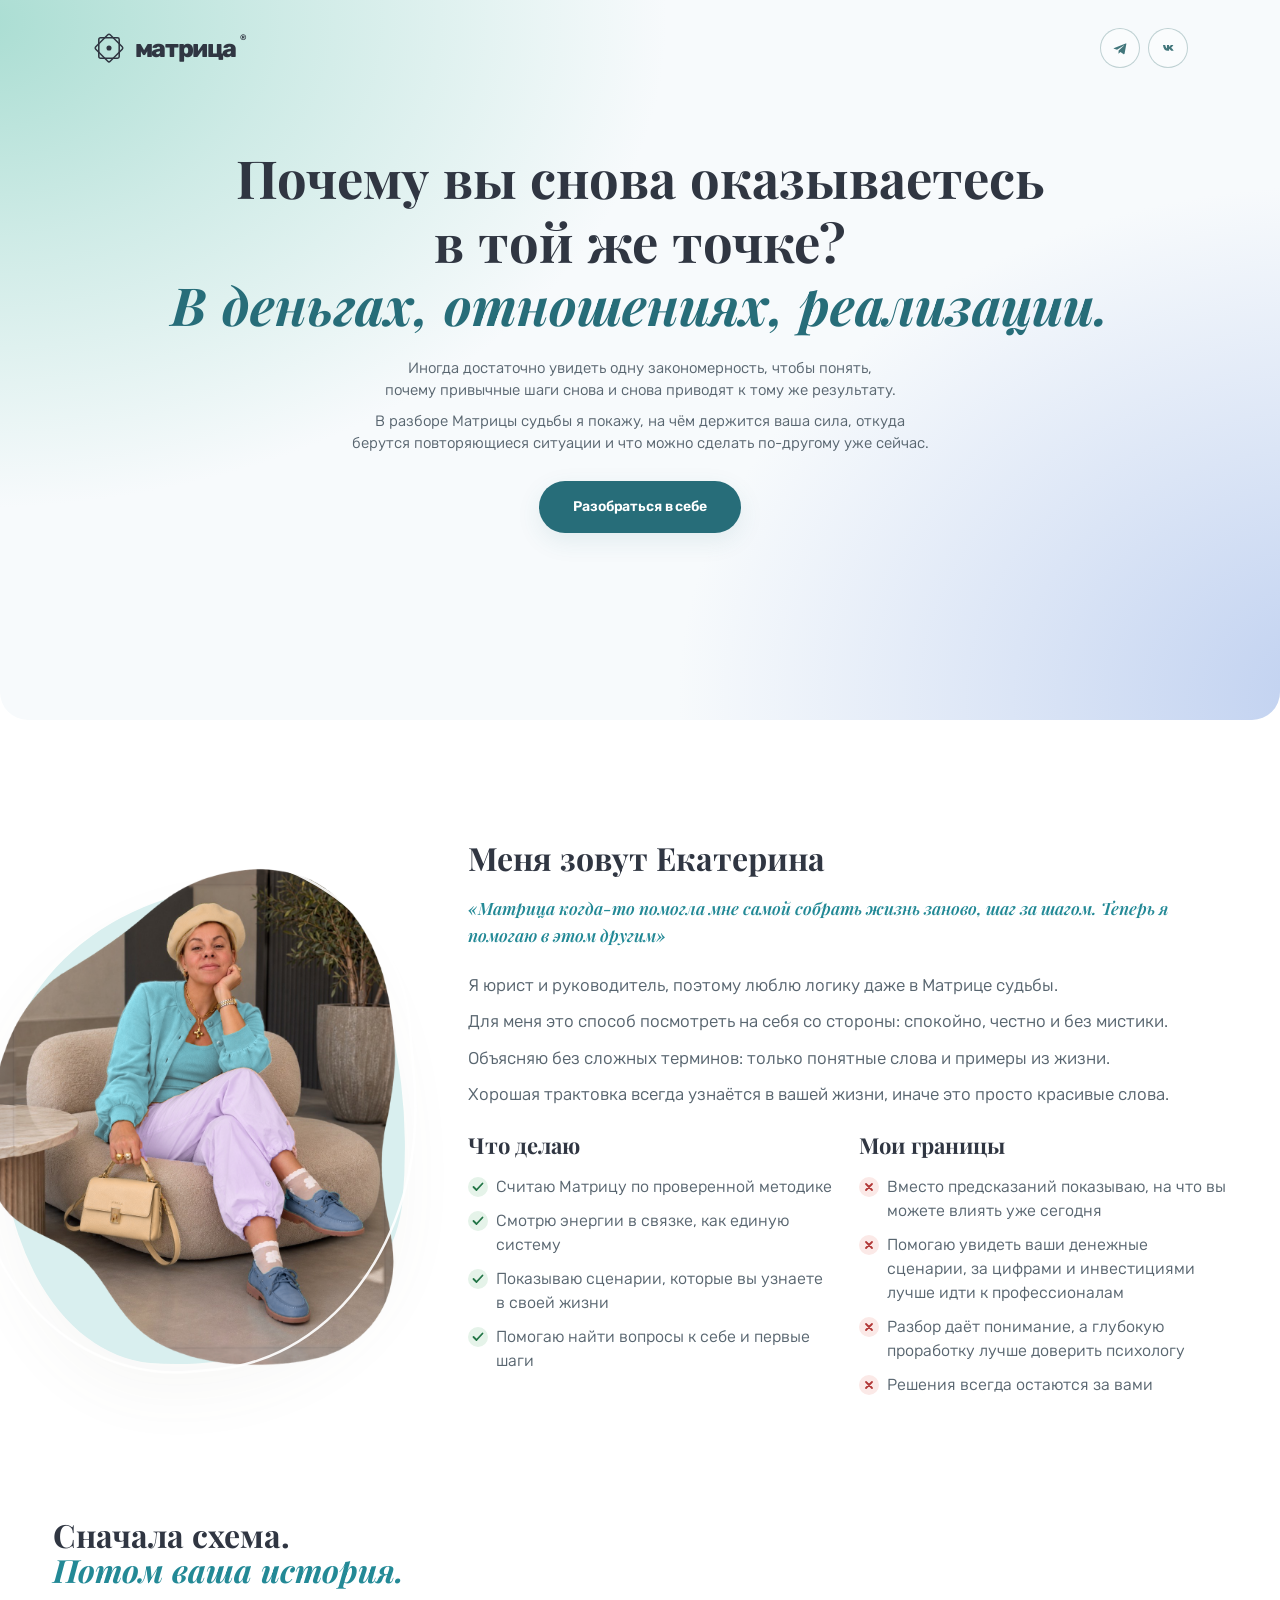
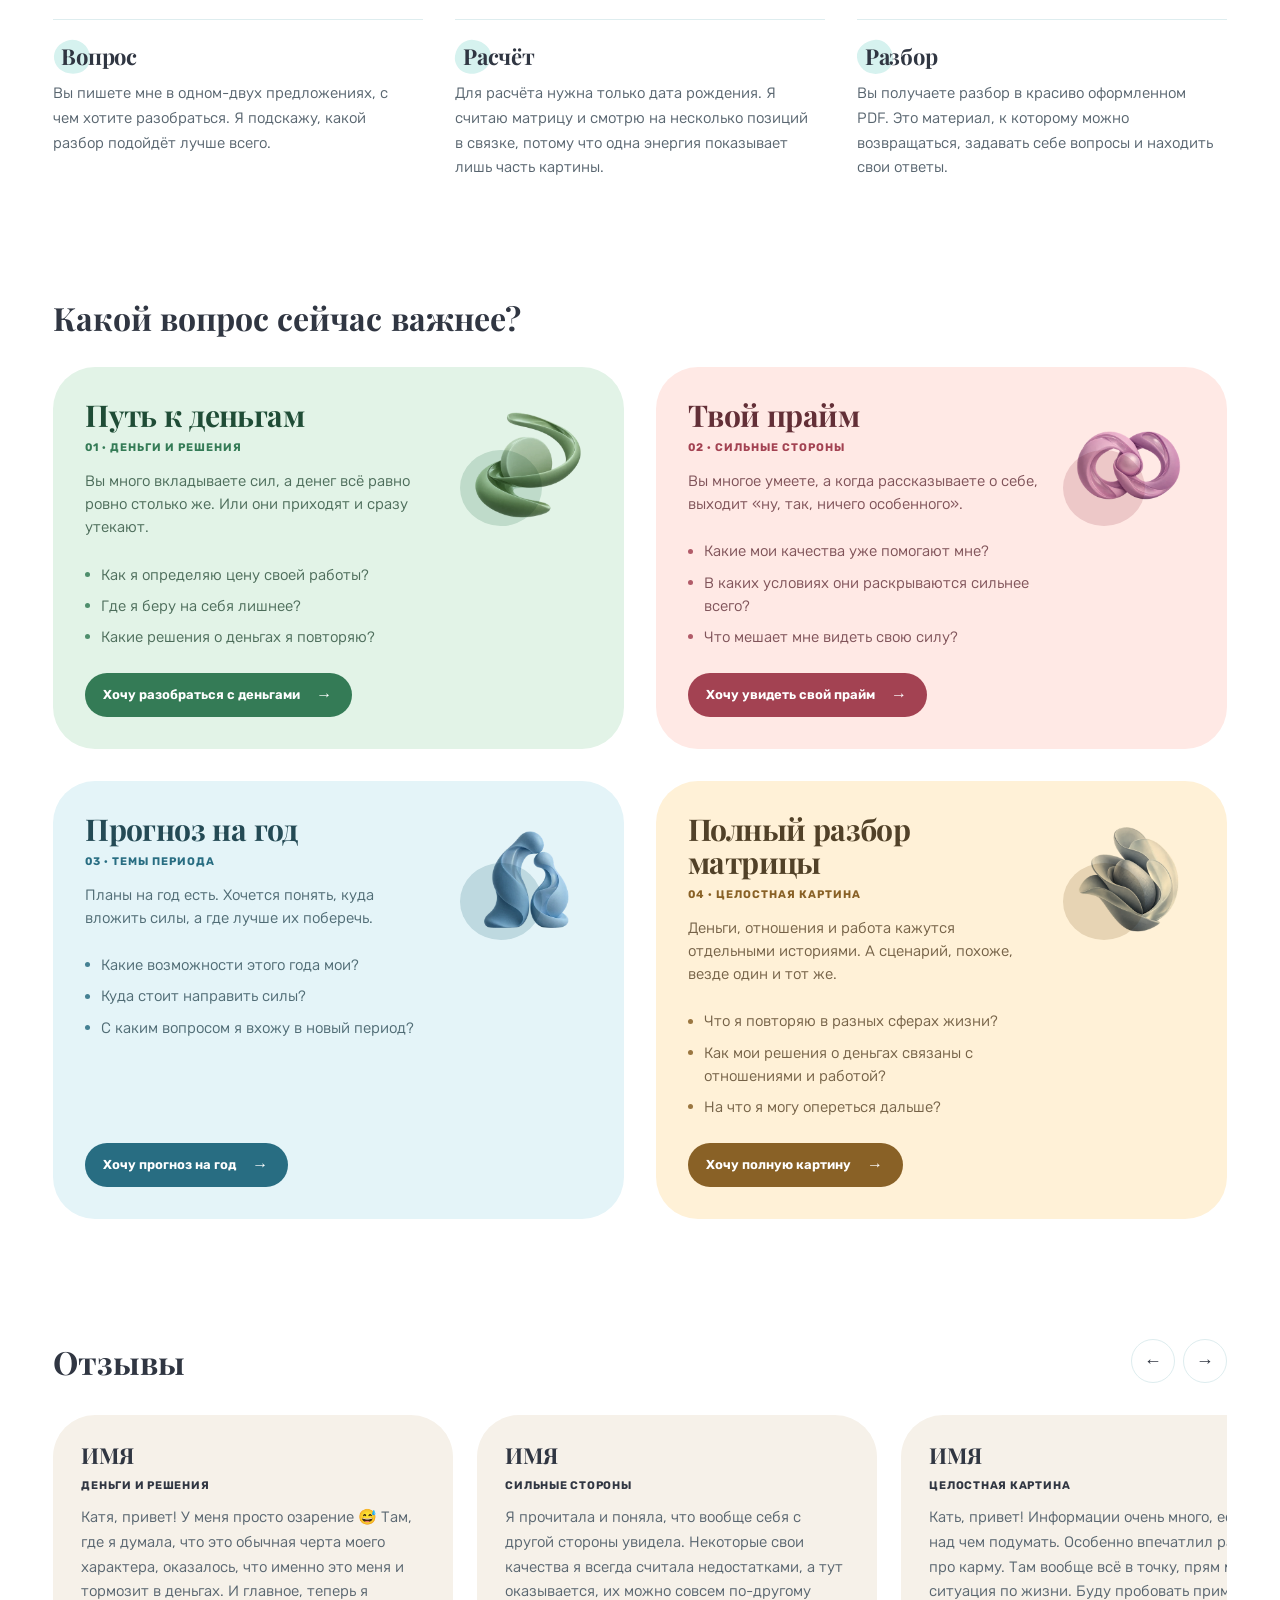
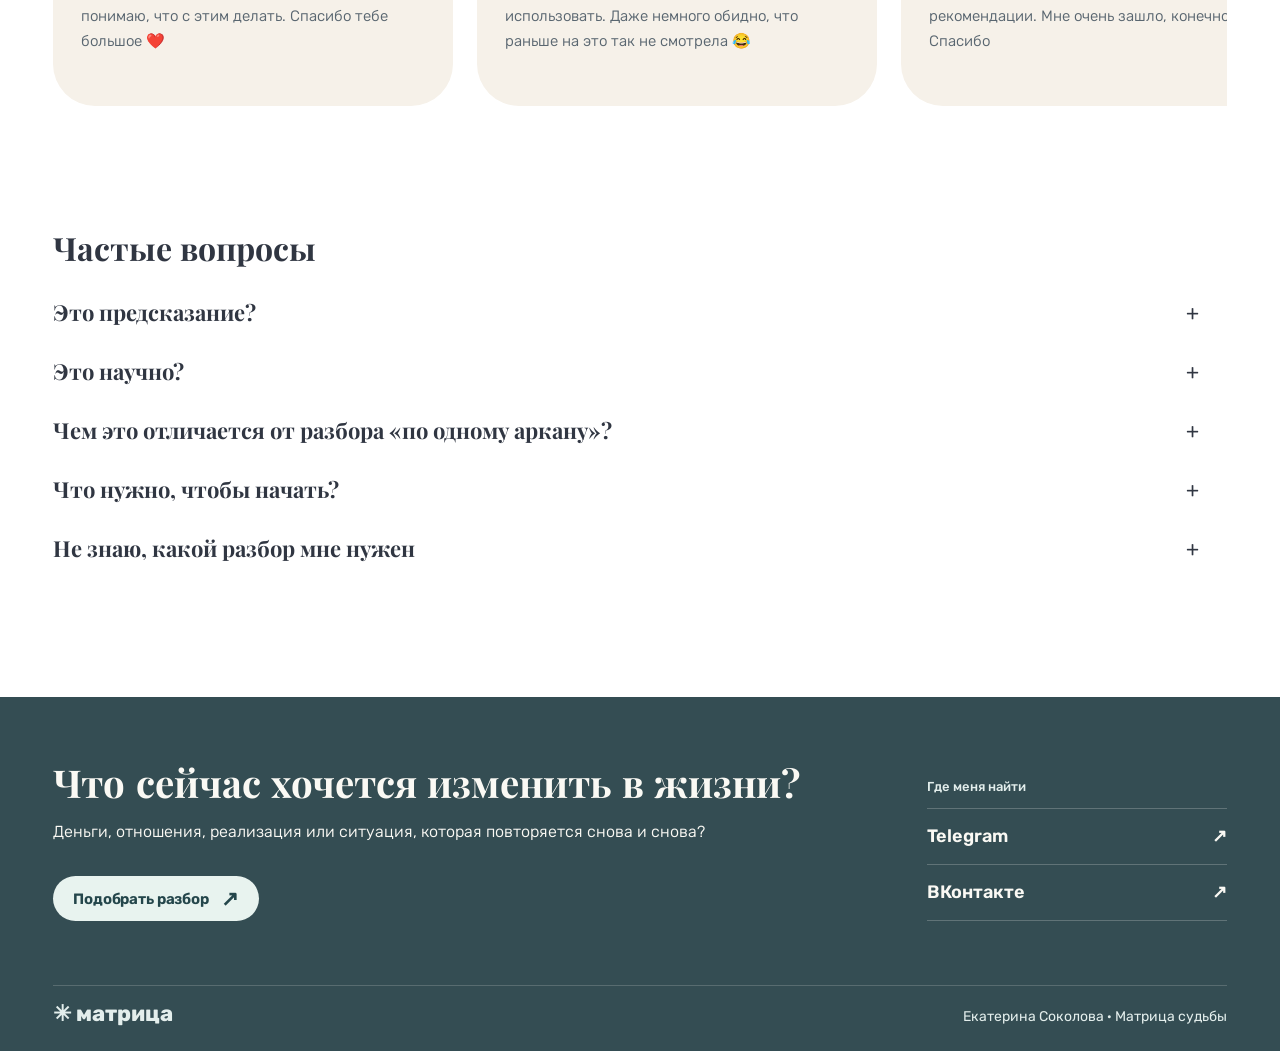
==== commit 5c6fcde7: "Optimize offer images, use correct Telegram link, remove Instagram references Co-Authored-By: Claude" ====
--- a/index.html
+++ b/index.html
@@ -32,7 +32,7 @@
 .cloud-site[data-surface=zebra] .offer-palette-preview .cloud-formats-heading{margin-bottom:var(--section-heading-gap,32px)}.cloud-site[data-surface=zebra] .offer-palette-preview .offer-card-money{--offer-bg:var(--money-bg);--offer-ink:var(--money-ink);--offer-muted:var(--money-muted);--offer-accent:var(--money-accent)}.cloud-site[data-surface=zebra] .offer-palette-preview .offer-card-prime{--offer-bg:var(--prime-bg);--offer-ink:var(--prime-ink);--offer-muted:var(--prime-muted);--offer-accent:var(--prime-accent)}.cloud-site[data-surface=zebra] .offer-palette-preview .offer-card-year{--offer-bg:var(--year-bg);--offer-ink:var(--year-ink);--offer-muted:var(--year-muted);--offer-accent:var(--year-accent)}.cloud-site[data-surface=zebra] .offer-palette-preview .offer-card-full{--offer-bg:var(--full-bg);--offer-ink:var(--full-ink);--offer-muted:var(--full-muted);--offer-accent:var(--full-accent)}
 .cloud-site[data-site-variant=b][data-surface=zebra] :is(.about-copy h3,.cloud-formats-heading h2,.cloud-process h2,.zebra-reviews h2,.closing-faq h2){font-family:var(--display-font);font-size:var(--zebra-h2);letter-spacing:normal;-webkit-text-stroke:0;font-style:normal;font-weight:700;line-height:1.1}.cloud-site[data-site-variant=b][data-surface=zebra] .cloud-content-layer{--section-heading-gap:32px}.cloud-site[data-site-variant=b][data-surface=zebra] .cloud-content-layer>:is(.about-section,.cloud-formats-scene,.cloud-process,.zebra-reviews,.closing-faq){margin-block:var(--zebra-space) 0;padding-block:0}.cloud-site[data-site-variant=b][data-surface=zebra] .cloud-content-layer>.closing-faq{padding-bottom:var(--zebra-space)}.cloud-site[data-site-variant=b][data-surface=zebra] .cloud-process-steps,.cloud-site[data-site-variant=b][data-surface=zebra] .reviews-carousel{margin-top:var(--section-heading-gap)}.cloud-site[data-site-variant=b][data-surface=zebra] .closing-faq header{margin-bottom:calc(var(--section-heading-gap) - 14px)}@media (max-width:760px){.cloud-site[data-site-variant=b][data-surface=zebra] .cloud-content-layer{--section-heading-gap:24px}.cloud-site[data-site-variant=b][data-surface=zebra] .cloud-process-steps p{max-width:none}}@media (min-width:561px) and (max-width:760px){.cloud-site[data-site-variant=b][data-surface=zebra] .cloud-process-steps article{grid-template-columns:minmax(140px,.34fr) minmax(0,1fr);align-items:start;column-gap:32px;display:grid}.cloud-site[data-site-variant=b][data-surface=zebra] .cloud-process-steps h3{margin:0 0 0 8px}}@media (max-width:560px){.cloud-site[data-site-variant=b][data-surface=zebra] .cloud-process-steps article{display:block}}
 @property --cycle-left{syntax:"<color>";inherits:true;initial-value:#a9ddd2}@property --cycle-right{syntax:"<color>";inherits:true;initial-value:#bfd0f0}@property --cycle-accent{syntax:"<color>";inherits:true;initial-value:#276d79}.cloud-site[data-surface=zebra] .cloud-main>.author-hero[data-hero-cycle]{--cycle-left:var(--left-1);--cycle-right:var(--right-1);--cycle-accent:var(--accent-1)}.author-hero[data-hero-cycle=aurora]{--left-1:#a9ddd2;--right-1:#bfd0f0;--accent-1:#276d79;--left-2:#d7b6e7;--right-2:#edb9d0;--accent-2:#76508e;--left-3:#b6d7ef;--right-3:#aedbc9;--accent-3:#3c6497}.author-hero[data-hero-cycle=sunset]{--left-1:#f3c39f;--right-1:#e9b9cf;--accent-1:#99533c;--left-2:#efb7c8;--right-2:#c9c2ed;--accent-2:#97466b;--left-3:#e4c2ed;--right-3:#f3d6a8;--accent-3:#785399}.author-hero[data-hero-cycle=garden]{--left-1:#aed9ba;--right-1:#b4dbe9;--accent-1:#326f50;--left-2:#ead298;--right-2:#efbdba;--accent-2:#856026;--left-3:#dfb6ce;--right-3:#bfdcc4;--accent-3:#8b4969}.cloud-site[data-surface=zebra] .cloud-main>.author-hero[data-hero-cycle]:before{background:radial-gradient(ellipse 56% 70% at 8% 12%,var(--cycle-left),color-mix(in srgb,var(--cycle-left) 52%,#f7fafc) 35%,transparent 78%);filter:none}.cloud-site[data-surface=zebra] .cloud-main>.author-hero[data-hero-cycle]:after{background:radial-gradient(ellipse 52% 72% at 94% 88%,var(--cycle-right),color-mix(in srgb,var(--cycle-right) 52%,#f7fafc) 38%,transparent 80%);filter:none}.cloud-site[data-surface=zebra] .cloud-main>.author-hero[data-hero-cycle] .author-hero-title>span,.cloud-site[data-surface=zebra] .cloud-main>.author-hero[data-hero-cycle] .author-hero-title em{color:var(--cycle-accent)}.cloud-site[data-surface=zebra] .cloud-main>.author-hero[data-hero-cycle] .hero-brand{color:var(--hero-ink)}.cloud-site[data-surface=zebra] .cloud-main>.author-hero[data-hero-cycle] .cloud-button{background:var(--cycle-accent);color:#fff;box-shadow:0 8px 24px color-mix(in srgb,var(--cycle-accent) 10%,transparent);transition:transform .25s,box-shadow .25s}.cloud-hero-top,.cloud-hero-copy,.cloud-hero-art,.cloud-hero-bottom{z-index:2;position:relative}.author-hero-description{max-width:41ch;color:var(--hero-body);gap:10px;margin:20px 0 24px;font-size:clamp(14px,1.05vw,17px);line-height:1.55;display:grid}.author-hero-description p{margin:0}@media (hover:hover){.cloud-site[data-surface=zebra][data-hero=center] .cloud-main>.author-hero[data-hero-cycle] .cloud-button:hover{box-shadow:0 12px 28px color-mix(in srgb,var(--cycle-accent) 18%,transparent)}}@keyframes hero-linked-colours{0%,to{--cycle-left:var(--left-1);--cycle-right:var(--right-1);--cycle-accent:var(--accent-1)}33.333%{--cycle-left:var(--left-2);--cycle-right:var(--right-2);--cycle-accent:var(--accent-2)}66.667%{--cycle-left:var(--left-3);--cycle-right:var(--right-3);--cycle-accent:var(--accent-3)}}@keyframes hero-cycle-left-drift{0%{transform:translate(0)scale(1)}to{transform:translate(-5%,12%)scale(1.22)}}@keyframes hero-cycle-right-drift{0%{transform:translate(0)scale(1)}to{transform:translate(6%,-6%)scale(1.2)}}@media (prefers-reduced-motion:no-preference){.cloud-site[data-surface=zebra] .cloud-main>.author-hero[data-hero-cycle]{animation:16s ease-in-out infinite hero-linked-colours}.cloud-site[data-surface=zebra] .cloud-main>.author-hero[data-hero-cycle]:before{animation:6.667s ease-in-out infinite alternate hero-cycle-left-drift}.cloud-site[data-surface=zebra] .cloud-main>.author-hero[data-hero-cycle]:after{animation:8s ease-in-out infinite alternate hero-cycle-right-drift}}.cloud-site[data-surface=zebra] .cloud-main>.author-hero[data-cycle-paused=true],.cloud-site[data-surface=zebra] .cloud-main>.author-hero[data-cycle-paused=true]:before,.cloud-site[data-surface=zebra] .cloud-main>.author-hero[data-cycle-paused=true]:after{animation-play-state:paused}.hero-cycle-controls{max-width:1200px;color:var(--hero-body);font:400 13px/1.4 var(--body-font);flex-wrap:wrap;justify-content:center;align-items:center;gap:8px 20px;margin:12px auto 0;padding:0 20px;display:flex}.hero-cycle-options{flex-wrap:wrap;justify-content:center;gap:4px;display:flex}.hero-cycle-controls button{color:inherit;min-height:44px;font:inherit;cursor:pointer;background:0 0;border:0;border-radius:12px;padding:10px 14px}.hero-cycle-controls button:hover{background:#f5f5f5}.hero-cycle-controls button[aria-pressed=true]{color:var(--hero-ink);background:#eeeff2;font-weight:600}.hero-cycle-controls button:focus-visible{outline:2px solid var(--hero-action);outline-offset:2px}.hero-cycle-pause{font-size:12px!important}@media (max-width:460px){.hero-cycle-controls{gap:4px}.hero-cycle-controls button{padding-inline:10px}}@media (prefers-reduced-motion:reduce){.hero-cycle-pause{display:none}}.hero-soft-transition{z-index:40;pointer-events:none;visibility:hidden;opacity:0;isolation:isolate;display:block;position:fixed;inset:-12vmax;overflow:hidden}.hero-soft-transition:before,.hero-soft-transition:after,.hero-soft-transition i{content:"";left:var(--hero-transition-x,50vw);top:var(--hero-transition-y,50vh);aspect-ratio:1;filter:blur(18px);opacity:0;will-change:transform,opacity;border-radius:50%;width:22vmax;position:absolute;transform:translate(-50%,-50%)scale(.04)}.hero-soft-transition:before{background:color-mix(in srgb,var(--cycle-left,#a9ddd2) 82%,#fff)}.hero-soft-transition:after{background:color-mix(in srgb,var(--cycle-right,#bfd0f0) 80%,#fff)}.hero-soft-transition i:first-child{background:color-mix(in srgb,var(--cycle-accent,#276d79) 20%,#fff);margin:-7vmax 0 0 -6vmax}.hero-soft-transition i:last-child{background:#fff;margin:5vmax 0 0 8vmax}.hero-soft-transition.is-active{visibility:visible;animation:1.05s cubic-bezier(.22,1,.36,1) both hero-soft-shell}.hero-soft-transition.is-active:before{animation:.92s cubic-bezier(.2,.72,.2,1) both hero-soft-bloom}.hero-soft-transition.is-active:after{animation:.98s cubic-bezier(.2,.72,.2,1) 40ms both hero-soft-bloom}.hero-soft-transition.is-active i:first-child{animation:.9s cubic-bezier(.2,.72,.2,1) 80ms both hero-soft-bloom}.hero-soft-transition.is-active i:last-child{animation:.86s cubic-bezier(.2,.72,.2,1) .14s both hero-soft-bloom}@keyframes hero-soft-shell{0%{opacity:0}14%,60%{opacity:.92}to{opacity:0}}@keyframes hero-soft-bloom{0%{opacity:0;transform:translate(-50%,-50%)scale(.04)}18%{opacity:.72}72%,to{opacity:.94;transform:translate(-50%,-50%)scale(12)}}@media (prefers-reduced-motion:reduce){.hero-soft-transition{display:none}}
-</style></head><body><div hidden=""><!--$--><!--/$--></div><div class="form-variant-root" data-form-variant="a" data-form-base="a"><div data-site-variant="b" data-surface="zebra" data-body="rubik" data-hero="center" data-palette="vivid" data-photo="warm" data-scene="mist" class="cloud-site author-theme mood-lilac type-playfair"><main class="cloud-main"><section class="cloud-hero author-hero " data-hero-cycle="aurora" aria-labelledby="author-title-lilac"><div class="cloud-hero-top"><a class="hero-brand" aria-label="Матрица — главная" href="/"><svg viewBox="0 0 40 40" fill="none" aria-hidden="true"><rect x="8" y="8" width="24" height="24" rx="2" stroke="currentColor" stroke-width="1.8"></rect><rect x="8" y="8" width="24" height="24" rx="2" stroke="currentColor" stroke-width="1.8" transform="rotate(45 20 20)"></rect><circle cx="20" cy="20" r="3" fill="currentColor"></circle></svg><strong>матрица</strong><sup>®</sup></a><nav class="hero-nav" aria-label="Социальные сети"><a class="hero-social-link" href="https://t.me/podorozhnik_krapiva" target="_blank" rel="noopener noreferrer" aria-label="Telegram"><svg viewBox="0 0 24 24" fill="none" aria-hidden="true"><path d="M20.5 4.4 17.8 19c-.2 1-1 1.3-1.8.8l-4.1-3-2 1.9c-.2.2-.4.4-.8.4l.3-4.2 7.7-7c.3-.3-.1-.5-.5-.2L7.1 13.8 3 12.5c-.9-.3-.9-.9.2-1.3l16.1-6.2c.7-.3 1.4.2 1.2-.6Z" fill="currentColor"></path></svg></a><a class="hero-social-link" href="https://vk.ru/catsokol" target="_blank" rel="noopener noreferrer" aria-label="ВКонтакте"><svg viewBox="0 0 24 24" fill="none" aria-hidden="true"><path d="M4.2 7h3.2c.2 2.2 1.1 3.8 2.4 4.9V7h3v2.8c1.2-1.2 2.1-2.2 2.7-2.8h3.4c-.8 1.4-1.9 2.8-3.2 4.1 1.4 1 2.6 2.4 3.6 4.2h-3.5c-.8-1.3-1.8-2.3-3-3v3H11C7.2 15.3 4.8 12.5 4.2 7Z" fill="currentColor"></path></svg></a></nav></div><div class="cloud-hero-copy"><h1 class="author-hero-title" id="author-title-lilac">Почему вы снова оказываетесь<br/>в той же точке?<br/><span><em>В деньгах, отношениях, реализации.</em></span></h1><div class="author-hero-description"><p>Иногда достаточно увидеть одну закономерность, чтобы понять, почему привычные шаги снова и снова приводят к тому же результату.</p><p>В разборе Матрицы судьбы я покажу, на чём держится ваша сила, откуда берутся повторяющиеся ситуации и что можно сделать по-другому уже сейчас.</p></div><a class="cloud-button" href="#formats">Разобраться в себе</a><span class="hero-soft-transition" aria-hidden="true"><i></i><i></i></span><small class="author-hero-note">Первый шаг: сообщение в Instagram. Платить сразу не нужно.</small></div><div class="cloud-hero-art"><figure class="author-portrait  author-portrait-violet author-portrait-shape-pebble"><div class="author-portrait-wash"></div><div class="author-portrait-loop" aria-hidden="true"></div><img src="/assets/images/katya-shape-pebble-mist-light.png" width="1024" height="1280" alt="Автор проекта «Матрица» в цветной одежде" loading="eager"/></figure></div><div class="cloud-hero-bottom"><span>Разборы Матрицы судьбы · Екатерина Соколова</span><div class="author-hero-bottom-links"><a href="#process">Как проходит разбор <span>↓</span></a></div><nav class="hero-socials" aria-label="Социальные сети"><a class="hero-social-link" href="https://t.me/podorozhnik_krapiva" target="_blank" rel="noopener noreferrer" aria-label="Telegram"><svg viewBox="0 0 24 24" fill="none" aria-hidden="true"><path d="M20.5 4.4 17.8 19c-.2 1-1 1.3-1.8.8l-4.1-3-2 1.9c-.2.2-.4.4-.8.4l.3-4.2 7.7-7c.3-.3-.1-.5-.5-.2L7.1 13.8 3 12.5c-.9-.3-.9-.9.2-1.3l16.1-6.2c.7-.3 1.4.2 1.2-.6Z" fill="currentColor"></path></svg></a><a class="hero-social-link" href="https://vk.ru/catsokol" target="_blank" rel="noopener noreferrer" aria-label="ВКонтакте"><svg viewBox="0 0 24 24" fill="none" aria-hidden="true"><path d="M4.2 7h3.2c.2 2.2 1.1 3.8 2.4 4.9V7h3v2.8c1.2-1.2 2.1-2.2 2.7-2.8h3.4c-.8 1.4-1.9 2.8-3.2 4.1 1.4 1 2.6 2.4 3.6 4.2h-3.5c-.8-1.3-1.8-2.3-3-3v3H11C7.2 15.3 4.8 12.5 4.2 7Z" fill="currentColor"></path></svg></a></nav></div></section><div class="cloud-content-layer"><section id="about" class="about-section" data-about="profile" aria-labelledby="about-name"><div class="about-composition"><div class="about-intro"><div class="about-copy"><h3 id="about-name">Меня зовут Екатерина</h3><blockquote class="about-quote">«<!-- -->Матрица когда-то помогла мне самой собрать жизнь заново, шаг за шагом. Теперь я помогаю в этом другим<!-- -->»</blockquote><p class="about-lead">Я юрист и руководитель, поэтому люблю логику даже в Матрице судьбы.</p><p class="about-note">Для меня это способ посмотреть на себя со стороны: спокойно, честно и без мистики.</p><p class="about-note">Объясняю без сложных терминов: только понятные слова и примеры из жизни.</p><p class="about-note">Хорошая трактовка всегда узнаётся в вашей жизни, иначе это просто красивые слова.</p></div><div class="author-hero zebra-about-art about-portrait"><figure class="author-portrait  author-portrait-violet author-portrait-shape-pebble"><div class="author-portrait-wash"></div><div class="author-portrait-loop" aria-hidden="true"></div><img src="/assets/images/katya-shape-pebble-mist-light.png" width="1024" height="1280" alt="Автор проекта «Матрица» в цветной одежде" loading="eager"/></figure></div></div><div class="about-principles"><div><h3>Что делаю</h3><ul><li><svg class="method-yes" aria-hidden="true" viewBox="0 0 20 20"><path d="m5.5 10 3 3 6-6.5" fill="none" stroke="currentColor" stroke-width="1.8" stroke-linecap="round" stroke-linejoin="round"></path></svg>Считаю Матрицу по проверенной методике</li><li><svg class="method-yes" aria-hidden="true" viewBox="0 0 20 20"><path d="m5.5 10 3 3 6-6.5" fill="none" stroke="currentColor" stroke-width="1.8" stroke-linecap="round" stroke-linejoin="round"></path></svg>Смотрю энергии в связке, как единую систему</li><li><svg class="method-yes" aria-hidden="true" viewBox="0 0 20 20"><path d="m5.5 10 3 3 6-6.5" fill="none" stroke="currentColor" stroke-width="1.8" stroke-linecap="round" stroke-linejoin="round"></path></svg>Показываю сценарии, которые вы узнаете в своей жизни</li><li><svg class="method-yes" aria-hidden="true" viewBox="0 0 20 20"><path d="m5.5 10 3 3 6-6.5" fill="none" stroke="currentColor" stroke-width="1.8" stroke-linecap="round" stroke-linejoin="round"></path></svg>Помогаю найти вопросы к себе и первые шаги</li></ul></div><div><h3>Мои границы</h3><ul><li><svg class="method-no" aria-hidden="true" viewBox="0 0 20 20"><path d="m7 7 6 6m0-6-6 6" fill="none" stroke="currentColor" stroke-width="1.8" stroke-linecap="round" stroke-linejoin="round"></path></svg>Вместо предсказаний показываю, на что вы можете влиять уже сегодня</li><li><svg class="method-no" aria-hidden="true" viewBox="0 0 20 20"><path d="m7 7 6 6m0-6-6 6" fill="none" stroke="currentColor" stroke-width="1.8" stroke-linecap="round" stroke-linejoin="round"></path></svg>Помогаю увидеть ваши денежные сценарии, за цифрами и инвестициями лучше идти к профессионалам</li><li><svg class="method-no" aria-hidden="true" viewBox="0 0 20 20"><path d="m7 7 6 6m0-6-6 6" fill="none" stroke="currentColor" stroke-width="1.8" stroke-linecap="round" stroke-linejoin="round"></path></svg>Разбор даёт понимание, а глубокую проработку лучше доверить психологу</li><li><svg class="method-no" aria-hidden="true" viewBox="0 0 20 20"><path d="m7 7 6 6m0-6-6 6" fill="none" stroke="currentColor" stroke-width="1.8" stroke-linecap="round" stroke-linejoin="round"></path></svg>Решения всегда остаются за вами</li></ul></div></div></div></section><div id="approach" class="zebra-approach-anchor" aria-hidden="true"></div><section class="cloud-process" id="process" aria-labelledby="process-title"><div class="cloud-process-intro"><div class="cloud-process-heading"><h2 id="process-title">Сначала схема.<br/><span><em>Потом ваша история.</em></span></h2></div></div><div class="cloud-process-steps"><article><h3>Вопрос</h3><p>Вы пишете мне в одном-двух предложениях, с чем хотите разобраться. Я подскажу, какой разбор подойдёт лучше всего.</p></article><article><h3>Расчёт</h3><p>Для расчёта нужна только дата рождения. Я считаю матрицу и смотрю на несколько позиций в связке, потому что одна энергия показывает лишь часть картины.</p></article><article><h3>Разбор</h3><p>Вы получаете разбор в красиво оформленном PDF. Это материал, к которому можно возвращаться, задавать себе вопросы и находить свои ответы.</p></article></div></section><section class="cloud-formats-scene cloud-formats-scene-open" id="formats"><div class="cloud-formats"><div class="cloud-formats-track"><div class="offer-palette-preview" style="--money-bg:#e2f3e7;--money-ink:#1f4c36;--money-muted:#4d6d5b;--money-accent:#347b56;--prime-bg:#ffe9e5;--prime-ink:#632f37;--prime-muted:#80545a;--prime-accent:#a34252;--year-bg:#e4f4f8;--year-ink:#244a55;--year-muted:#506c75;--year-accent:#286d82;--full-bg:#fff1d7;--full-ink:#514128;--full-muted:#766348;--full-accent:#896126;--zebra-card-radius:42px"><div class="cloud-formats-heading"><h2>Какой вопрос сейчас важнее?</h2></div><div class="offer-grid offer-layout-subtitle offer-full-yellow offer-view-grid"><article class="offer-card offer-card-money"><div class="offer-card-main"><div class="offer-card-copy"><h3>Путь к деньгам</h3><span class="offer-kicker">01<!-- --> · <!-- -->ДЕНЬГИ И РЕШЕНИЯ</span><p class="offer-lead">Вы много вкладываете сил, а денег всё равно ровно столько же. Или они приходят и сразу утекают.</p><div class="offer-focus"><ul><li>Как я определяю цену своей работы?</li><li>Где я беру на себя лишнее?</li><li>Какие решения о деньгах я повторяю?</li></ul></div></div><div class="offer-art" aria-hidden="true"><img src="/assets/images/products/money-01.png" alt="" width="1254" height="1254" loading="lazy"/></div></div><div class="offer-card-footer"><button class="offer-action money-modal-trigger" type="button" aria-haspopup="dialog" aria-controls="money-modal">Хочу разобраться с деньгами<!-- --> <span aria-hidden="true">→</span></button><dialog id="money-modal" style="--money-ink:#1f4c36;--money-muted:#4d6d5b;--money-accent:#347b56;--money-tint:#e2f3e7;--money-highlight:#cbe8d4" class="money-modal money-modal-money" tabindex="-1" aria-labelledby="money-modal-title"><div class="money-modal-shell"><button class="money-modal-close" type="button" aria-label="Закрыть окно">×</button><div class="money-modal-content"><header class="money-modal-header"><span class="money-modal-kicker">01 · Деньги и решения</span><h2 id="money-modal-title">Разбор «Путь к деньгам»</h2><p>Деньги редко «не идут» просто так. Обычно за этим стоит сценарий, который повторяется годами: в цене, в работе, в тратах, в отношениях с деньгами. Когда вы его видите, <mark>появляется выбор поступить по-другому.</mark></p></header><section class="money-modal-section"><h3>Этот разбор для вас, если:</h3><ul class="money-modal-list"><li>доход держится на одном уровне, сколько бы вы ни работали</li><li>деньги приходят и быстро уходят</li><li>сложно назвать свою цену или попросить больше</li><li>вы берёте на себя слишком много за слишком мало</li><li>хочется понять, какой путь к деньгам ваш, а какой чужой</li></ul></section><section class="money-modal-section"><h3>Что вы получите:</h3><ul class="money-modal-benefits"><li><mark>Ваш естественный способ зарабатывать:</mark> <!-- -->в чём ваша сила и где деньгам легче всего к вам приходить</li><li><mark>Сценарии, которые тормозят доход:</mark> <!-- -->откуда они, как проявляются и почему повторяются</li><li><mark>Места, где утекают деньги и энергия</mark></li><li><mark>Конкретные рекомендации:</mark> <!-- -->что сделать в ближайшее время, чтобы почувствовать разницу</li><li><mark>PDF, 14–16 страниц</mark></li></ul></section><section class="money-modal-section"><h3>Как это происходит:</h3><ol class="money-modal-steps"><li><span>1</span><p>Жмёте «Хочу разобраться с деньгами», попадаете в Telegram-бот</p></li><li><span>2</span><p>В боте подтверждаете выбор и оставляете почту</p></li><li><span>3</span><p>Оплачиваете через ЮMoney, это безопасно</p></li><li><span>4</span><p>В боте приходит ссылка на анкету, заполняете её</p></li><li><span>5</span><p>По готовности, обычно это не более чем несколько дней, вам будет выслан разбор</p></li><li><span>6</span><p>Если что-то пошло не так, пишите мне в <a href="https://t.me/Katerina1108" target="_blank" rel="noopener noreferrer">Telegram</a>, разберёмся</p></li></ol></section><footer class="money-modal-summary"><div class="money-modal-price"><span>Стоимость разбора</span><strong>3490 руб</strong></div><p class="money-modal-note">Разбор даёт понимание ваших денежных сценариев и направление действий. Конкретные цифры и инвестиции — это к финансовым консультантам.</p><a class="money-modal-cta" href="https://t.me/sokolovamatrix_bot?start=money" target="_blank" rel="noopener noreferrer">Хочу разобраться с деньгами</a></footer></div></div></dialog></div></article><article class="offer-card offer-card-prime"><div class="offer-card-main"><div class="offer-card-copy"><h3>Твой прайм</h3><span class="offer-kicker">02<!-- --> · <!-- -->СИЛЬНЫЕ СТОРОНЫ</span><p class="offer-lead">Вы многое умеете, а когда рассказываете о себе, выходит «ну, так, ничего особенного».</p><div class="offer-focus"><ul><li>Какие мои качества уже помогают мне?</li><li>В каких условиях они раскрываются сильнее всего?</li><li>Что мешает мне видеть свою силу?</li></ul></div></div><div class="offer-art" aria-hidden="true"><img src="/assets/images/products/consult-02.png" alt="" width="1254" height="1254" loading="lazy"/></div></div><div class="offer-card-footer"><button class="offer-action money-modal-trigger" type="button" aria-haspopup="dialog" aria-controls="prime-modal">Хочу увидеть свой прайм<!-- --> <span aria-hidden="true">→</span></button><dialog id="prime-modal" class="money-modal money-modal-prime" tabindex="-1" aria-labelledby="prime-modal-title"><div class="money-modal-shell"><button class="money-modal-close" type="button" aria-label="Закрыть окно">×</button><div class="money-modal-content"><header class="money-modal-header"><span class="money-modal-kicker">02 · Сильные стороны</span><h2 id="prime-modal-title">Разбор «Твой Прайм»</h2><p>Прайм — это состояние, когда вы совпадаете с собой. Когда перестаёте сравнивать, доказывать и соответствовать чужим ожиданиям и просто живёте в согласии со своей природой. В этом состоянии всё начинает получаться легче: отношения, работа, деньги.</p></header><section class="money-modal-section"><h3>Этот разбор для вас, если:</h3><ul class="money-modal-list"><li>внутри есть ощущение «я могу больше», а как это раскрыть, пока неясно</li><li>сложно назвать свои сильные стороны</li><li>вы часто подстраиваетесь под других и теряете себя</li><li>хочется понять, что делает вас по-настоящему притягательным человеком</li><li>вы устали искать себя в чужих советах</li></ul></section><section class="money-modal-section"><h3>Что вы получите:</h3><ul class="money-modal-benefits"><li><mark>Ваше внутреннее ядро:</mark> <!-- -->какой вы без ролей и чужих ожиданий</li><li><mark>Ваш природный магнетизм:</mark> <!-- -->что люди чувствуют рядом с вами и почему вам доверяют</li><li><mark>Ваш язык любви:</mark> <!-- -->как вы проявляете и принимаете любовь, какие сценарии повторяются</li><li><mark>Ваш голос:</mark> <!-- -->как вам естественнее всего проявляться и где ваше влияние сильнее всего</li><li><mark>Вашу внутреннюю ценность:</mark> <!-- -->откуда берётся уверенность и что заставляет сомневаться</li><li><mark>Условия, в которых раскрывается ваш потенциал и появляются силы</mark></li><li><mark>10 личных рекомендаций, которые вытекают из вашей матрицы</mark></li><li><mark>PDF, 12–14 страниц</mark></li></ul></section><section class="money-modal-section"><h3>Как это происходит:</h3><ol class="money-modal-steps"><li><span>1</span><p>Жмёте «Хочу увидеть свой Прайм», попадаете в Telegram-бот</p></li><li><span>2</span><p>В боте подтверждаете выбор и оставляете почту</p></li><li><span>3</span><p>Оплачиваете через ЮMoney, это безопасно</p></li><li><span>4</span><p>В боте приходит ссылка на анкету, заполняете её</p></li><li><span>5</span><p>По готовности, обычно это не более чем несколько дней, вам будет выслан разбор</p></li><li><span>6</span><p>Если что-то пошло не так, пишите мне в <a href="https://t.me/Katerina1108" target="_blank" rel="noopener noreferrer">Telegram</a>, разберёмся</p></li></ol></section><footer class="money-modal-summary"><div class="money-modal-price"><span>Стоимость разбора</span><strong>2222 руб</strong></div><p class="money-modal-note">После разбора чаще всего говорят: «Как будто меня наконец увидели». Это и есть главный результат.</p><a class="money-modal-cta" href="https://t.me/sokolovamatrix_bot?start=prime" target="_blank" rel="noopener noreferrer">Хочу увидеть свой Прайм</a></footer></div></div></dialog></div></article><article class="offer-card offer-card-year"><div class="offer-card-main"><div class="offer-card-copy"><h3>Прогноз на год</h3><span class="offer-kicker">03<!-- --> · <!-- -->ТЕМЫ ПЕРИОДА</span><p class="offer-lead">Планы на год есть. Хочется понять, куда вложить силы, а где лучше их поберечь.</p><div class="offer-focus"><ul><li>Какие возможности этого года мои?</li><li>Куда стоит направить силы?</li><li>С каким вопросом я вхожу в новый период?</li></ul></div></div><div class="offer-art" aria-hidden="true"><img src="/assets/images/products/consult-01.png" alt="" width="1254" height="1254" loading="lazy"/></div></div><div class="offer-card-footer"><button class="offer-action money-modal-trigger" type="button" aria-haspopup="dialog" aria-controls="year-modal">Хочу прогноз на год<!-- --> <span aria-hidden="true">→</span></button><dialog id="year-modal" class="money-modal money-modal-year" tabindex="-1" aria-labelledby="year-modal-title"><div class="money-modal-shell"><button class="money-modal-close" type="button" aria-label="Закрыть окно">×</button><div class="money-modal-content"><header class="money-modal-header"><span class="money-modal-kicker">03 · Темы периода</span><h2 id="year-modal-title">Прогноз на год</h2><p>У каждого года своя энергия и своя главная тема. Когда вы её знаете, проще планировать, принимать решения и вовремя замечать свои возможности. Год перестаёт быть чередой случайностей и становится понятным маршрутом.</p></header><section class="money-modal-section"><h3>Этот прогноз для вас, если:</h3><ul class="money-modal-list"><li>вы входите в новый год с планами и хотите опереться на свою энергию</li><li>впереди важные решения: работа, переезд, отношения, деньги</li><li>хочется понимать, где ждать роста, а где беречь ресурс</li><li>прошлый год дался тяжело, и хочется прожить следующий по-другому</li></ul></section><section class="money-modal-section"><h3>Что вы получите:</h3><ul class="money-modal-benefits"><li><mark>Главную тему года:</mark> <!-- -->чему он вас учит и куда ведёт</li><li><mark>Вашу энергию года:</mark> <!-- -->в чём ваша сила в этот период и как её использовать</li><li><mark>Внутренний ресурс:</mark> <!-- -->где вы рискуете выгореть и как этого избежать</li><li><mark>Испытания года:</mark> <!-- -->какие ситуации могут повториться и как пройти их легче</li><li><mark>Рекомендации:</mark> <!-- -->конкретные шаги, чтобы прожить год в своей силе</li><li><mark>PDF, 8–10 страниц</mark></li></ul></section><section class="money-modal-section"><h3>Как это происходит:</h3><ol class="money-modal-steps"><li><span>1</span><p>Жмёте «Хочу прогноз на год», попадаете в Telegram-бот</p></li><li><span>2</span><p>В боте подтверждаете выбор и оставляете почту</p></li><li><span>3</span><p>Оплачиваете через ЮMoney, это безопасно</p></li><li><span>4</span><p>В боте приходит ссылка на анкету, заполняете её</p></li><li><span>5</span><p>По готовности, обычно это не более чем несколько дней, вам будет выслан прогноз</p></li><li><span>6</span><p>Если что-то пошло не так, пишите мне в <a href="https://t.me/Katerina1108" target="_blank" rel="noopener noreferrer">Telegram</a>, разберёмся</p></li></ol></section><footer class="money-modal-summary"><div class="money-modal-price"><span>Стоимость разбора</span><strong>3990 руб</strong></div><p class="money-modal-note"><strong>Важно<!-- -->. </strong>Прогноз показывает темы и энергии года, а решения всегда остаются за вами. Это карта, по которой вы выбираете свой маршрут.</p><a class="money-modal-cta" href="https://t.me/sokolovamatrix_bot?start=year" target="_blank" rel="noopener noreferrer">Хочу прогноз на год</a></footer></div></div></dialog></div></article><article class="offer-card offer-card-full"><div class="offer-card-main"><div class="offer-card-copy"><h3>Полный разбор матрицы</h3><span class="offer-kicker">04<!-- --> · <!-- -->ЦЕЛОСТНАЯ КАРТИНА</span><p class="offer-lead">Деньги, отношения и работа кажутся отдельными историями. А сценарий, похоже, везде один и тот же.</p><div class="offer-focus"><ul><li>Что я повторяю в разных сферах жизни?</li><li>Как мои решения о деньгах связаны с отношениями и работой?</li><li>На что я могу опереться дальше?</li></ul></div></div><div class="offer-art" aria-hidden="true"><img src="/assets/images/products/full-01.png" alt="" width="1254" height="1254" loading="lazy"/></div></div><div class="offer-card-footer"><button class="offer-action money-modal-trigger" type="button" aria-haspopup="dialog" aria-controls="full-modal">Хочу полную картину<!-- --> <span aria-hidden="true">→</span></button><dialog id="full-modal" class="money-modal money-modal-full" tabindex="-1" aria-labelledby="full-modal-title"><div class="money-modal-shell"><button class="money-modal-close" type="button" aria-label="Закрыть окно">×</button><div class="money-modal-content"><header class="money-modal-header"><span class="money-modal-kicker">04 · Целостная картина</span><h2 id="full-modal-title">Полный разбор Матрицы судьбы</h2><p>Это самый глубокий разбор: вся ваша матрица целиком. Он показывает, как связаны между собой характер, таланты, деньги, отношения, род и предназначение. Когда вы видите всю картину, становится понятно, почему одни и те же ситуации повторяются в разных сферах и с чего начать перемены.</p></header><section class="money-modal-section"><h3>Этот разбор для вас, если:</h3><ul class="money-modal-list"><li>в разных сферах жизни повторяется один и тот же сценарий</li><li>вы на перепутье и хотите понять, куда двигаться</li><li>хочется разобраться в себе один раз и глубоко, а потом возвращаться к этому годами</li><li>вы уже пробовали точечные разборы, и хочется увидеть, как всё складывается вместе</li></ul></section><section class="money-modal-section"><h3>Что вы получите:</h3><ul class="money-modal-benefits"><li><mark>Ваш характер и личные качества:</mark> <!-- -->сильные стороны и то, где они превращаются в слабости</li><li><mark>Таланты и способности:</mark> <!-- -->что дано вам от природы</li><li><mark>Предназначение:</mark> <!-- -->личное, социальное и духовное</li><li><mark>Деньги:</mark> <!-- -->ваш финансовый канал, через что приходит доход и что его блокирует</li><li><mark>Отношения:</mark> <!-- -->какой партнёр вам подходит и какие сценарии повторяются в паре</li><li><mark>Родовые программы:</mark> <!-- -->что вы унаследовали по мужской и женской линиям рода, как ресурс и как задачу</li><li><mark>Кармический хвост:</mark> <!-- -->какой урок тянется из прошлого и как его прожить</li><li><mark>Рекомендации:</mark> <!-- -->с чего начать и на что опереться</li><li><mark>PDF, 45–50 страниц:</mark> <!-- -->со схемой вашей матрицы и полным разбором</li></ul></section><section class="money-modal-section"><h3>Как это происходит:</h3><ol class="money-modal-steps"><li><span>1</span><p>Жмёте «Хочу полную картину», попадаете в Telegram-бот</p></li><li><span>2</span><p>В боте подтверждаете выбор и оставляете почту</p></li><li><span>3</span><p>Оплачиваете через ЮMoney, это безопасно</p></li><li><span>4</span><p>В боте приходит ссылка на анкету, заполняете её</p></li><li><span>5</span><p>По готовности, обычно это не более чем несколько дней, вам будет выслан разбор</p></li><li><span>6</span><p>Если что-то пошло не так, пишите мне в <a href="https://t.me/Katerina1108" target="_blank" rel="noopener noreferrer">Telegram</a>, разберёмся</p></li></ol></section><footer class="money-modal-summary"><div class="money-modal-price"><span>Стоимость разбора</span><strong>5990 руб</strong></div><p class="money-modal-note">Полный разбор показывает всю матрицу целиком, а авторские разборы идут вглубь одной темы. Они дополняют друг друга.</p><a class="money-modal-cta" href="https://t.me/sokolovamatrix_bot?start=full" target="_blank" rel="noopener noreferrer">Хочу полную картину</a></footer></div></div></dialog></div></article></div></div></div></div></section><section class="zebra-reviews" id="reviews" aria-labelledby="reviews-title"><div class="reviews-heading"><h2 id="reviews-title">Отзывы</h2><div class="reviews-arrows"><button type="button" data-reviews-direction="-1" aria-label="Назад">←</button><button type="button" data-reviews-direction="1" aria-label="Дальше">→</button></div></div><div class="reviews-carousel"><div class="reviews-track" tabindex="0" role="group" aria-label="Отзывы, листайте вбок"><article class="review"><header><b>ИМЯ</b><span>ДЕНЬГИ И РЕШЕНИЯ</span></header><p>Катя, привет! У меня просто озарение 😅 Там, где я думала, что это обычная черта моего характера, оказалось, что именно это меня и тормозит в деньгах. И главное, теперь я понимаю, что с этим делать. Спасибо тебе большое ❤️</p></article><article class="review"><header><b>ИМЯ</b><span>СИЛЬНЫЕ СТОРОНЫ</span></header><p>Я прочитала и поняла, что вообще себя с другой стороны увидела. Некоторые свои качества я всегда считала недостатками, а тут оказывается, их можно совсем по-другому использовать. Даже немного обидно, что раньше на это так не смотрела 😂</p></article><article class="review"><header><b>ИМЯ</b><span>ЦЕЛОСТНАЯ КАРТИНА</span></header><p>Кать, привет! Информации очень много, есть над чем подумать. Особенно впечатлил раздел про карму. Там вообще всё в точку, прям моя ситуация по жизни. Буду пробовать применять рекомендации. Мне очень зашло, конечно! Спасибо</p></article><article class="review"><header><b>ИМЯ</b><span>ТЕМЫ ПЕРИОДА</span></header><p>Спасибо большое за прогноз! Я сначала думала, что там будет просто описание года, а оказалось, столько всего про разные сферы. Особенно понравилось, что расписаны и плюсы, и минусы, и что с этим делать. Теперь хотя бы понимаю, на что обратить внимание в следующем году 🙏</p></article><article class="review"><header><b>ИМЯ</b><span>ЦЕЛОСТНАЯ КАРТИНА</span></header><p>Короче, я некоторые моменты перечитала раза по три 😂 Особенно про то, как я сама себе всё усложняю. Мужу даже показала, он посмеялся и сказал, что это прям про меня. Есть над чем работать, конечно. Спасибо, что всё объяснила нормальным человеческим языком! 🔥</p></article></div></div></section><section class="closing-faq" id="faq" aria-labelledby="faq-title"><header><h2 id="faq-title">Частые вопросы</h2></header><div class="closing-questions"><details><summary>Это предсказание?<i aria-hidden="true"></i></summary><div class="faq-answer"><p>Матрица судьбы помогает посмотреть на возможные жизненные сценарии, сильные стороны и зоны, которые требуют внимания.</p><p>Ты получаешь рекомендации, которые можешь применить в жизни, а не готовый сценарий будущего. Решения и действия всегда остаются за тобой.</p></div></details><details><summary>Это научно?<i aria-hidden="true"></i></summary><div class="faq-answer"><p>Матрица судьбы относится к эзотерическим методам самопознания и не имеет научного подтверждения.</p><p>Я использую её как дополнительный инструмент для размышления о себе, своих привычках, отношениях и жизненных выборах.</p><p>Главная ценность разбора для тебя в возможности посмотреть на свою ситуацию под другим углом и найти новые идеи для действий.</p></div></details><details><summary>Чем это отличается от разбора «по одному аркану»?<i aria-hidden="true"></i></summary><div class="faq-answer"><p>Один аркан раскрывает лишь отдельную тему, а персональный разбор помогает увидеть более целостную картину.</p><p>Я сопоставляю разные позиции Матрицы, обращаю внимание на повторяющиеся темы и объясняю, как они могут проявляться именно в твоём запросе.</p><p>В результате ты получаешь связный разбор с понятными выводами и рекомендациями, а не набор разрозненных трактовок.</p></div></details><details><summary>Что нужно, чтобы начать?<i aria-hidden="true"></i></summary><div class="faq-answer"><p>Для расчёта Матрицы понадобится твоя дата рождения.</p><p>После оформления заказа ты получишь инструкции по дальнейшим шагам. Я подготовлю персональный разбор в соответствии с выбранной услугой.</p></div></details><details><summary>Не знаю, какой разбор мне нужен<i aria-hidden="true"></i></summary><div class="faq-answer"><p>Начни с того, что сейчас волнует тебя больше всего.</p><p>Если хочется разобраться с доходом и финансовыми привычками, подойдёт денежный разбор.</p><p>Если интересует личная реализация и сильные стороны, обрати внимание на «Твой Прайм».</p><p>Если хочешь понять основные темы предстоящего года, выбирай «Прогноз на год».</p><p>А если хочется посмотреть на разные сферы жизни в комплексе, выбирай полный разбор Матрицы.</p><p>Можешь просто написать мне, что сейчас происходит в твоей жизни и с чем хочется разобраться. Я помогу подобрать подходящий формат.</p></div></details></div></section></div><footer class="closing-footer" id="contacts" data-footer="imprint"><div class="closing-color"><div class="closing-content"><div class="closing-copy"><h2>Что сейчас хочется изменить в жизни?</h2><p class="closing-lead">Деньги, отношения, реализация или ситуация, которая повторяется снова и снова?</p><nav class="closing-contacts" aria-label="Написать автору"><a class="cloud-button author-contact-button" href="https://www.instagram.com/kati.sokolova/" target="_blank" rel="noopener noreferrer">Подобрать разбор <span>↗</span></a></nav></div><nav class="closing-find" aria-label="Где найти автора"><span>Где меня найти</span><a href="https://t.me/podorozhnik_krapiva" target="_blank" rel="noopener noreferrer">Telegram <i>↗</i></a><a href="https://vk.ru/catsokol" target="_blank" rel="noopener noreferrer">ВКонтакте <i>↗</i></a></nav></div><div class="closing-baseline"><a class="closing-brand" aria-label="Матрица — на главную" href="/lab/cloud">✳ матрица</a><span>Екатерина Соколова · Матрица судьбы</span></div></div></footer></main></div></div><!--$--><!--/$--><script>
+</style></head><body><div hidden=""><!--$--><!--/$--></div><div class="form-variant-root" data-form-variant="a" data-form-base="a"><div data-site-variant="b" data-surface="zebra" data-body="rubik" data-hero="center" data-palette="vivid" data-photo="warm" data-scene="mist" class="cloud-site author-theme mood-lilac type-playfair"><main class="cloud-main"><section class="cloud-hero author-hero " data-hero-cycle="aurora" aria-labelledby="author-title-lilac"><div class="cloud-hero-top"><a class="hero-brand" aria-label="Матрица — главная" href="/"><svg viewBox="0 0 40 40" fill="none" aria-hidden="true"><rect x="8" y="8" width="24" height="24" rx="2" stroke="currentColor" stroke-width="1.8"></rect><rect x="8" y="8" width="24" height="24" rx="2" stroke="currentColor" stroke-width="1.8" transform="rotate(45 20 20)"></rect><circle cx="20" cy="20" r="3" fill="currentColor"></circle></svg><strong>матрица</strong><sup>®</sup></a><nav class="hero-nav" aria-label="Социальные сети"><a class="hero-social-link" href="https://t.me/Katerina1108" target="_blank" rel="noopener noreferrer" aria-label="Telegram"><svg viewBox="0 0 24 24" fill="none" aria-hidden="true"><path d="M20.5 4.4 17.8 19c-.2 1-1 1.3-1.8.8l-4.1-3-2 1.9c-.2.2-.4.4-.8.4l.3-4.2 7.7-7c.3-.3-.1-.5-.5-.2L7.1 13.8 3 12.5c-.9-.3-.9-.9.2-1.3l16.1-6.2c.7-.3 1.4.2 1.2-.6Z" fill="currentColor"></path></svg></a><a class="hero-social-link" href="https://vk.ru/catsokol" target="_blank" rel="noopener noreferrer" aria-label="ВКонтакте"><svg viewBox="0 0 24 24" fill="none" aria-hidden="true"><path d="M4.2 7h3.2c.2 2.2 1.1 3.8 2.4 4.9V7h3v2.8c1.2-1.2 2.1-2.2 2.7-2.8h3.4c-.8 1.4-1.9 2.8-3.2 4.1 1.4 1 2.6 2.4 3.6 4.2h-3.5c-.8-1.3-1.8-2.3-3-3v3H11C7.2 15.3 4.8 12.5 4.2 7Z" fill="currentColor"></path></svg></a></nav></div><div class="cloud-hero-copy"><h1 class="author-hero-title" id="author-title-lilac">Почему вы снова оказываетесь<br/>в той же точке?<br/><span><em>В деньгах, отношениях, реализации.</em></span></h1><div class="author-hero-description"><p>Иногда достаточно увидеть одну закономерность, чтобы понять, почему привычные шаги снова и снова приводят к тому же результату.</p><p>В разборе Матрицы судьбы я покажу, на чём держится ваша сила, откуда берутся повторяющиеся ситуации и что можно сделать по-другому уже сейчас.</p></div><a class="cloud-button" href="#formats">Разобраться в себе</a><span class="hero-soft-transition" aria-hidden="true"><i></i><i></i></span></div><div class="cloud-hero-art"><figure class="author-portrait  author-portrait-violet author-portrait-shape-pebble"><div class="author-portrait-wash"></div><div class="author-portrait-loop" aria-hidden="true"></div><img src="/assets/images/katya-shape-pebble-mist-light.png" width="1024" height="1280" alt="Автор проекта «Матрица» в цветной одежде" loading="eager"/></figure></div><div class="cloud-hero-bottom"><span>Разборы Матрицы судьбы · Екатерина Соколова</span><div class="author-hero-bottom-links"><a href="#process">Как проходит разбор <span>↓</span></a></div><nav class="hero-socials" aria-label="Социальные сети"><a class="hero-social-link" href="https://t.me/Katerina1108" target="_blank" rel="noopener noreferrer" aria-label="Telegram"><svg viewBox="0 0 24 24" fill="none" aria-hidden="true"><path d="M20.5 4.4 17.8 19c-.2 1-1 1.3-1.8.8l-4.1-3-2 1.9c-.2.2-.4.4-.8.4l.3-4.2 7.7-7c.3-.3-.1-.5-.5-.2L7.1 13.8 3 12.5c-.9-.3-.9-.9.2-1.3l16.1-6.2c.7-.3 1.4.2 1.2-.6Z" fill="currentColor"></path></svg></a><a class="hero-social-link" href="https://vk.ru/catsokol" target="_blank" rel="noopener noreferrer" aria-label="ВКонтакте"><svg viewBox="0 0 24 24" fill="none" aria-hidden="true"><path d="M4.2 7h3.2c.2 2.2 1.1 3.8 2.4 4.9V7h3v2.8c1.2-1.2 2.1-2.2 2.7-2.8h3.4c-.8 1.4-1.9 2.8-3.2 4.1 1.4 1 2.6 2.4 3.6 4.2h-3.5c-.8-1.3-1.8-2.3-3-3v3H11C7.2 15.3 4.8 12.5 4.2 7Z" fill="currentColor"></path></svg></a></nav></div></section><div class="cloud-content-layer"><section id="about" class="about-section" data-about="profile" aria-labelledby="about-name"><div class="about-composition"><div class="about-intro"><div class="about-copy"><h3 id="about-name">Меня зовут Екатерина</h3><blockquote class="about-quote">«<!-- -->Матрица когда-то помогла мне самой собрать жизнь заново, шаг за шагом. Теперь я помогаю в этом другим<!-- -->»</blockquote><p class="about-lead">Я юрист и руководитель, поэтому люблю логику даже в Матрице судьбы.</p><p class="about-note">Для меня это способ посмотреть на себя со стороны: спокойно, честно и без мистики.</p><p class="about-note">Объясняю без сложных терминов: только понятные слова и примеры из жизни.</p><p class="about-note">Хорошая трактовка всегда узнаётся в вашей жизни, иначе это просто красивые слова.</p></div><div class="author-hero zebra-about-art about-portrait"><figure class="author-portrait  author-portrait-violet author-portrait-shape-pebble"><div class="author-portrait-wash"></div><div class="author-portrait-loop" aria-hidden="true"></div><img src="/assets/images/katya-shape-pebble-mist-light.png" width="1024" height="1280" alt="Автор проекта «Матрица» в цветной одежде" loading="eager"/></figure></div></div><div class="about-principles"><div><h3>Что делаю</h3><ul><li><svg class="method-yes" aria-hidden="true" viewBox="0 0 20 20"><path d="m5.5 10 3 3 6-6.5" fill="none" stroke="currentColor" stroke-width="1.8" stroke-linecap="round" stroke-linejoin="round"></path></svg>Считаю Матрицу по проверенной методике</li><li><svg class="method-yes" aria-hidden="true" viewBox="0 0 20 20"><path d="m5.5 10 3 3 6-6.5" fill="none" stroke="currentColor" stroke-width="1.8" stroke-linecap="round" stroke-linejoin="round"></path></svg>Смотрю энергии в связке, как единую систему</li><li><svg class="method-yes" aria-hidden="true" viewBox="0 0 20 20"><path d="m5.5 10 3 3 6-6.5" fill="none" stroke="currentColor" stroke-width="1.8" stroke-linecap="round" stroke-linejoin="round"></path></svg>Показываю сценарии, которые вы узнаете в своей жизни</li><li><svg class="method-yes" aria-hidden="true" viewBox="0 0 20 20"><path d="m5.5 10 3 3 6-6.5" fill="none" stroke="currentColor" stroke-width="1.8" stroke-linecap="round" stroke-linejoin="round"></path></svg>Помогаю найти вопросы к себе и первые шаги</li></ul></div><div><h3>Мои границы</h3><ul><li><svg class="method-no" aria-hidden="true" viewBox="0 0 20 20"><path d="m7 7 6 6m0-6-6 6" fill="none" stroke="currentColor" stroke-width="1.8" stroke-linecap="round" stroke-linejoin="round"></path></svg>Вместо предсказаний показываю, на что вы можете влиять уже сегодня</li><li><svg class="method-no" aria-hidden="true" viewBox="0 0 20 20"><path d="m7 7 6 6m0-6-6 6" fill="none" stroke="currentColor" stroke-width="1.8" stroke-linecap="round" stroke-linejoin="round"></path></svg>Помогаю увидеть ваши денежные сценарии, за цифрами и инвестициями лучше идти к профессионалам</li><li><svg class="method-no" aria-hidden="true" viewBox="0 0 20 20"><path d="m7 7 6 6m0-6-6 6" fill="none" stroke="currentColor" stroke-width="1.8" stroke-linecap="round" stroke-linejoin="round"></path></svg>Разбор даёт понимание, а глубокую проработку лучше доверить психологу</li><li><svg class="method-no" aria-hidden="true" viewBox="0 0 20 20"><path d="m7 7 6 6m0-6-6 6" fill="none" stroke="currentColor" stroke-width="1.8" stroke-linecap="round" stroke-linejoin="round"></path></svg>Решения всегда остаются за вами</li></ul></div></div></div></section><div id="approach" class="zebra-approach-anchor" aria-hidden="true"></div><section class="cloud-process" id="process" aria-labelledby="process-title"><div class="cloud-process-intro"><div class="cloud-process-heading"><h2 id="process-title">Сначала схема.<br/><span><em>Потом ваша история.</em></span></h2></div></div><div class="cloud-process-steps"><article><h3>Вопрос</h3><p>Вы пишете мне в одном-двух предложениях, с чем хотите разобраться. Я подскажу, какой разбор подойдёт лучше всего.</p></article><article><h3>Расчёт</h3><p>Для расчёта нужна только дата рождения. Я считаю матрицу и смотрю на несколько позиций в связке, потому что одна энергия показывает лишь часть картины.</p></article><article><h3>Разбор</h3><p>Вы получаете разбор в красиво оформленном PDF. Это материал, к которому можно возвращаться, задавать себе вопросы и находить свои ответы.</p></article></div></section><section class="cloud-formats-scene cloud-formats-scene-open" id="formats"><div class="cloud-formats"><div class="cloud-formats-track"><div class="offer-palette-preview" style="--money-bg:#e2f3e7;--money-ink:#1f4c36;--money-muted:#4d6d5b;--money-accent:#347b56;--prime-bg:#ffe9e5;--prime-ink:#632f37;--prime-muted:#80545a;--prime-accent:#a34252;--year-bg:#e4f4f8;--year-ink:#244a55;--year-muted:#506c75;--year-accent:#286d82;--full-bg:#fff1d7;--full-ink:#514128;--full-muted:#766348;--full-accent:#896126;--zebra-card-radius:42px"><div class="cloud-formats-heading"><h2>Какой вопрос сейчас важнее?</h2></div><div class="offer-grid offer-layout-subtitle offer-full-yellow offer-view-grid"><article class="offer-card offer-card-money"><div class="offer-card-main"><div class="offer-card-copy"><h3>Путь к деньгам</h3><span class="offer-kicker">01<!-- --> · <!-- -->ДЕНЬГИ И РЕШЕНИЯ</span><p class="offer-lead">Вы много вкладываете сил, а денег всё равно ровно столько же. Или они приходят и сразу утекают.</p><div class="offer-focus"><ul><li>Как я определяю цену своей работы?</li><li>Где я беру на себя лишнее?</li><li>Какие решения о деньгах я повторяю?</li></ul></div></div><div class="offer-art" aria-hidden="true"><img src="/assets/images/products/money-01.webp" alt="" width="360" height="360" loading="lazy"/></div></div><div class="offer-card-footer"><button class="offer-action money-modal-trigger" type="button" aria-haspopup="dialog" aria-controls="money-modal">Хочу разобраться с деньгами<!-- --> <span aria-hidden="true">→</span></button><dialog id="money-modal" style="--money-ink:#1f4c36;--money-muted:#4d6d5b;--money-accent:#347b56;--money-tint:#e2f3e7;--money-highlight:#cbe8d4" class="money-modal money-modal-money" tabindex="-1" aria-labelledby="money-modal-title"><div class="money-modal-shell"><button class="money-modal-close" type="button" aria-label="Закрыть окно">×</button><div class="money-modal-content"><header class="money-modal-header"><span class="money-modal-kicker">01 · Деньги и решения</span><h2 id="money-modal-title">Разбор «Путь к деньгам»</h2><p>Деньги редко «не идут» просто так. Обычно за этим стоит сценарий, который повторяется годами: в цене, в работе, в тратах, в отношениях с деньгами. Когда вы его видите, <mark>появляется выбор поступить по-другому.</mark></p></header><section class="money-modal-section"><h3>Этот разбор для вас, если:</h3><ul class="money-modal-list"><li>доход держится на одном уровне, сколько бы вы ни работали</li><li>деньги приходят и быстро уходят</li><li>сложно назвать свою цену или попросить больше</li><li>вы берёте на себя слишком много за слишком мало</li><li>хочется понять, какой путь к деньгам ваш, а какой чужой</li></ul></section><section class="money-modal-section"><h3>Что вы получите:</h3><ul class="money-modal-benefits"><li><mark>Ваш естественный способ зарабатывать:</mark> <!-- -->в чём ваша сила и где деньгам легче всего к вам приходить</li><li><mark>Сценарии, которые тормозят доход:</mark> <!-- -->откуда они, как проявляются и почему повторяются</li><li><mark>Места, где утекают деньги и энергия</mark></li><li><mark>Конкретные рекомендации:</mark> <!-- -->что сделать в ближайшее время, чтобы почувствовать разницу</li><li><mark>PDF, 14–16 страниц</mark></li></ul></section><section class="money-modal-section"><h3>Как это происходит:</h3><ol class="money-modal-steps"><li><span>1</span><p>Жмёте «Хочу разобраться с деньгами», попадаете в Telegram-бот</p></li><li><span>2</span><p>В боте подтверждаете выбор и оставляете почту</p></li><li><span>3</span><p>Оплачиваете через ЮMoney, это безопасно</p></li><li><span>4</span><p>В боте приходит ссылка на анкету, заполняете её</p></li><li><span>5</span><p>По готовности, обычно это не более чем несколько дней, вам будет выслан разбор</p></li><li><span>6</span><p>Если что-то пошло не так, пишите мне в <a href="https://t.me/Katerina1108" target="_blank" rel="noopener noreferrer">Telegram</a>, разберёмся</p></li></ol></section><footer class="money-modal-summary"><div class="money-modal-price"><span>Стоимость разбора</span><strong>3490 руб</strong></div><p class="money-modal-note">Разбор даёт понимание ваших денежных сценариев и направление действий. Конкретные цифры и инвестиции — это к финансовым консультантам.</p><a class="money-modal-cta" href="https://t.me/sokolovamatrix_bot?start=money" target="_blank" rel="noopener noreferrer">Хочу разобраться с деньгами</a></footer></div></div></dialog></div></article><article class="offer-card offer-card-prime"><div class="offer-card-main"><div class="offer-card-copy"><h3>Твой прайм</h3><span class="offer-kicker">02<!-- --> · <!-- -->СИЛЬНЫЕ СТОРОНЫ</span><p class="offer-lead">Вы многое умеете, а когда рассказываете о себе, выходит «ну, так, ничего особенного».</p><div class="offer-focus"><ul><li>Какие мои качества уже помогают мне?</li><li>В каких условиях они раскрываются сильнее всего?</li><li>Что мешает мне видеть свою силу?</li></ul></div></div><div class="offer-art" aria-hidden="true"><img src="/assets/images/products/consult-02.webp" alt="" width="360" height="360" loading="lazy"/></div></div><div class="offer-card-footer"><button class="offer-action money-modal-trigger" type="button" aria-haspopup="dialog" aria-controls="prime-modal">Хочу увидеть свой прайм<!-- --> <span aria-hidden="true">→</span></button><dialog id="prime-modal" class="money-modal money-modal-prime" tabindex="-1" aria-labelledby="prime-modal-title"><div class="money-modal-shell"><button class="money-modal-close" type="button" aria-label="Закрыть окно">×</button><div class="money-modal-content"><header class="money-modal-header"><span class="money-modal-kicker">02 · Сильные стороны</span><h2 id="prime-modal-title">Разбор «Твой Прайм»</h2><p>Прайм — это состояние, когда вы совпадаете с собой. Когда перестаёте сравнивать, доказывать и соответствовать чужим ожиданиям и просто живёте в согласии со своей природой. В этом состоянии всё начинает получаться легче: отношения, работа, деньги.</p></header><section class="money-modal-section"><h3>Этот разбор для вас, если:</h3><ul class="money-modal-list"><li>внутри есть ощущение «я могу больше», а как это раскрыть, пока неясно</li><li>сложно назвать свои сильные стороны</li><li>вы часто подстраиваетесь под других и теряете себя</li><li>хочется понять, что делает вас по-настоящему притягательным человеком</li><li>вы устали искать себя в чужих советах</li></ul></section><section class="money-modal-section"><h3>Что вы получите:</h3><ul class="money-modal-benefits"><li><mark>Ваше внутреннее ядро:</mark> <!-- -->какой вы без ролей и чужих ожиданий</li><li><mark>Ваш природный магнетизм:</mark> <!-- -->что люди чувствуют рядом с вами и почему вам доверяют</li><li><mark>Ваш язык любви:</mark> <!-- -->как вы проявляете и принимаете любовь, какие сценарии повторяются</li><li><mark>Ваш голос:</mark> <!-- -->как вам естественнее всего проявляться и где ваше влияние сильнее всего</li><li><mark>Вашу внутреннюю ценность:</mark> <!-- -->откуда берётся уверенность и что заставляет сомневаться</li><li><mark>Условия, в которых раскрывается ваш потенциал и появляются силы</mark></li><li><mark>10 личных рекомендаций, которые вытекают из вашей матрицы</mark></li><li><mark>PDF, 12–14 страниц</mark></li></ul></section><section class="money-modal-section"><h3>Как это происходит:</h3><ol class="money-modal-steps"><li><span>1</span><p>Жмёте «Хочу увидеть свой Прайм», попадаете в Telegram-бот</p></li><li><span>2</span><p>В боте подтверждаете выбор и оставляете почту</p></li><li><span>3</span><p>Оплачиваете через ЮMoney, это безопасно</p></li><li><span>4</span><p>В боте приходит ссылка на анкету, заполняете её</p></li><li><span>5</span><p>По готовности, обычно это не более чем несколько дней, вам будет выслан разбор</p></li><li><span>6</span><p>Если что-то пошло не так, пишите мне в <a href="https://t.me/Katerina1108" target="_blank" rel="noopener noreferrer">Telegram</a>, разберёмся</p></li></ol></section><footer class="money-modal-summary"><div class="money-modal-price"><span>Стоимость разбора</span><strong>2222 руб</strong></div><p class="money-modal-note">После разбора чаще всего говорят: «Как будто меня наконец увидели». Это и есть главный результат.</p><a class="money-modal-cta" href="https://t.me/sokolovamatrix_bot?start=prime" target="_blank" rel="noopener noreferrer">Хочу увидеть свой Прайм</a></footer></div></div></dialog></div></article><article class="offer-card offer-card-year"><div class="offer-card-main"><div class="offer-card-copy"><h3>Прогноз на год</h3><span class="offer-kicker">03<!-- --> · <!-- -->ТЕМЫ ПЕРИОДА</span><p class="offer-lead">Планы на год есть. Хочется понять, куда вложить силы, а где лучше их поберечь.</p><div class="offer-focus"><ul><li>Какие возможности этого года мои?</li><li>Куда стоит направить силы?</li><li>С каким вопросом я вхожу в новый период?</li></ul></div></div><div class="offer-art" aria-hidden="true"><img src="/assets/images/products/consult-01.webp" alt="" width="360" height="360" loading="lazy"/></div></div><div class="offer-card-footer"><button class="offer-action money-modal-trigger" type="button" aria-haspopup="dialog" aria-controls="year-modal">Хочу прогноз на год<!-- --> <span aria-hidden="true">→</span></button><dialog id="year-modal" class="money-modal money-modal-year" tabindex="-1" aria-labelledby="year-modal-title"><div class="money-modal-shell"><button class="money-modal-close" type="button" aria-label="Закрыть окно">×</button><div class="money-modal-content"><header class="money-modal-header"><span class="money-modal-kicker">03 · Темы периода</span><h2 id="year-modal-title">Прогноз на год</h2><p>У каждого года своя энергия и своя главная тема. Когда вы её знаете, проще планировать, принимать решения и вовремя замечать свои возможности. Год перестаёт быть чередой случайностей и становится понятным маршрутом.</p></header><section class="money-modal-section"><h3>Этот прогноз для вас, если:</h3><ul class="money-modal-list"><li>вы входите в новый год с планами и хотите опереться на свою энергию</li><li>впереди важные решения: работа, переезд, отношения, деньги</li><li>хочется понимать, где ждать роста, а где беречь ресурс</li><li>прошлый год дался тяжело, и хочется прожить следующий по-другому</li></ul></section><section class="money-modal-section"><h3>Что вы получите:</h3><ul class="money-modal-benefits"><li><mark>Главную тему года:</mark> <!-- -->чему он вас учит и куда ведёт</li><li><mark>Вашу энергию года:</mark> <!-- -->в чём ваша сила в этот период и как её использовать</li><li><mark>Внутренний ресурс:</mark> <!-- -->где вы рискуете выгореть и как этого избежать</li><li><mark>Испытания года:</mark> <!-- -->какие ситуации могут повториться и как пройти их легче</li><li><mark>Рекомендации:</mark> <!-- -->конкретные шаги, чтобы прожить год в своей силе</li><li><mark>PDF, 8–10 страниц</mark></li></ul></section><section class="money-modal-section"><h3>Как это происходит:</h3><ol class="money-modal-steps"><li><span>1</span><p>Жмёте «Хочу прогноз на год», попадаете в Telegram-бот</p></li><li><span>2</span><p>В боте подтверждаете выбор и оставляете почту</p></li><li><span>3</span><p>Оплачиваете через ЮMoney, это безопасно</p></li><li><span>4</span><p>В боте приходит ссылка на анкету, заполняете её</p></li><li><span>5</span><p>По готовности, обычно это не более чем несколько дней, вам будет выслан прогноз</p></li><li><span>6</span><p>Если что-то пошло не так, пишите мне в <a href="https://t.me/Katerina1108" target="_blank" rel="noopener noreferrer">Telegram</a>, разберёмся</p></li></ol></section><footer class="money-modal-summary"><div class="money-modal-price"><span>Стоимость разбора</span><strong>3990 руб</strong></div><p class="money-modal-note"><strong>Важно<!-- -->. </strong>Прогноз показывает темы и энергии года, а решения всегда остаются за вами. Это карта, по которой вы выбираете свой маршрут.</p><a class="money-modal-cta" href="https://t.me/sokolovamatrix_bot?start=year" target="_blank" rel="noopener noreferrer">Хочу прогноз на год</a></footer></div></div></dialog></div></article><article class="offer-card offer-card-full"><div class="offer-card-main"><div class="offer-card-copy"><h3>Полный разбор матрицы</h3><span class="offer-kicker">04<!-- --> · <!-- -->ЦЕЛОСТНАЯ КАРТИНА</span><p class="offer-lead">Деньги, отношения и работа кажутся отдельными историями. А сценарий, похоже, везде один и тот же.</p><div class="offer-focus"><ul><li>Что я повторяю в разных сферах жизни?</li><li>Как мои решения о деньгах связаны с отношениями и работой?</li><li>На что я могу опереться дальше?</li></ul></div></div><div class="offer-art" aria-hidden="true"><img src="/assets/images/products/full-01.webp" alt="" width="360" height="360" loading="lazy"/></div></div><div class="offer-card-footer"><button class="offer-action money-modal-trigger" type="button" aria-haspopup="dialog" aria-controls="full-modal">Хочу полную картину<!-- --> <span aria-hidden="true">→</span></button><dialog id="full-modal" class="money-modal money-modal-full" tabindex="-1" aria-labelledby="full-modal-title"><div class="money-modal-shell"><button class="money-modal-close" type="button" aria-label="Закрыть окно">×</button><div class="money-modal-content"><header class="money-modal-header"><span class="money-modal-kicker">04 · Целостная картина</span><h2 id="full-modal-title">Полный разбор Матрицы судьбы</h2><p>Это самый глубокий разбор: вся ваша матрица целиком. Он показывает, как связаны между собой характер, таланты, деньги, отношения, род и предназначение. Когда вы видите всю картину, становится понятно, почему одни и те же ситуации повторяются в разных сферах и с чего начать перемены.</p></header><section class="money-modal-section"><h3>Этот разбор для вас, если:</h3><ul class="money-modal-list"><li>в разных сферах жизни повторяется один и тот же сценарий</li><li>вы на перепутье и хотите понять, куда двигаться</li><li>хочется разобраться в себе один раз и глубоко, а потом возвращаться к этому годами</li><li>вы уже пробовали точечные разборы, и хочется увидеть, как всё складывается вместе</li></ul></section><section class="money-modal-section"><h3>Что вы получите:</h3><ul class="money-modal-benefits"><li><mark>Ваш характер и личные качества:</mark> <!-- -->сильные стороны и то, где они превращаются в слабости</li><li><mark>Таланты и способности:</mark> <!-- -->что дано вам от природы</li><li><mark>Предназначение:</mark> <!-- -->личное, социальное и духовное</li><li><mark>Деньги:</mark> <!-- -->ваш финансовый канал, через что приходит доход и что его блокирует</li><li><mark>Отношения:</mark> <!-- -->какой партнёр вам подходит и какие сценарии повторяются в паре</li><li><mark>Родовые программы:</mark> <!-- -->что вы унаследовали по мужской и женской линиям рода, как ресурс и как задачу</li><li><mark>Кармический хвост:</mark> <!-- -->какой урок тянется из прошлого и как его прожить</li><li><mark>Рекомендации:</mark> <!-- -->с чего начать и на что опереться</li><li><mark>PDF, 45–50 страниц:</mark> <!-- -->со схемой вашей матрицы и полным разбором</li></ul></section><section class="money-modal-section"><h3>Как это происходит:</h3><ol class="money-modal-steps"><li><span>1</span><p>Жмёте «Хочу полную картину», попадаете в Telegram-бот</p></li><li><span>2</span><p>В боте подтверждаете выбор и оставляете почту</p></li><li><span>3</span><p>Оплачиваете через ЮMoney, это безопасно</p></li><li><span>4</span><p>В боте приходит ссылка на анкету, заполняете её</p></li><li><span>5</span><p>По готовности, обычно это не более чем несколько дней, вам будет выслан разбор</p></li><li><span>6</span><p>Если что-то пошло не так, пишите мне в <a href="https://t.me/Katerina1108" target="_blank" rel="noopener noreferrer">Telegram</a>, разберёмся</p></li></ol></section><footer class="money-modal-summary"><div class="money-modal-price"><span>Стоимость разбора</span><strong>5990 руб</strong></div><p class="money-modal-note">Полный разбор показывает всю матрицу целиком, а авторские разборы идут вглубь одной темы. Они дополняют друг друга.</p><a class="money-modal-cta" href="https://t.me/sokolovamatrix_bot?start=full" target="_blank" rel="noopener noreferrer">Хочу полную картину</a></footer></div></div></dialog></div></article></div></div></div></div></section><section class="zebra-reviews" id="reviews" aria-labelledby="reviews-title"><div class="reviews-heading"><h2 id="reviews-title">Отзывы</h2><div class="reviews-arrows"><button type="button" data-reviews-direction="-1" aria-label="Назад">←</button><button type="button" data-reviews-direction="1" aria-label="Дальше">→</button></div></div><div class="reviews-carousel"><div class="reviews-track" tabindex="0" role="group" aria-label="Отзывы, листайте вбок"><article class="review"><header><b>ИМЯ</b><span>ДЕНЬГИ И РЕШЕНИЯ</span></header><p>Катя, привет! У меня просто озарение 😅 Там, где я думала, что это обычная черта моего характера, оказалось, что именно это меня и тормозит в деньгах. И главное, теперь я понимаю, что с этим делать. Спасибо тебе большое ❤️</p></article><article class="review"><header><b>ИМЯ</b><span>СИЛЬНЫЕ СТОРОНЫ</span></header><p>Я прочитала и поняла, что вообще себя с другой стороны увидела. Некоторые свои качества я всегда считала недостатками, а тут оказывается, их можно совсем по-другому использовать. Даже немного обидно, что раньше на это так не смотрела 😂</p></article><article class="review"><header><b>ИМЯ</b><span>ЦЕЛОСТНАЯ КАРТИНА</span></header><p>Кать, привет! Информации очень много, есть над чем подумать. Особенно впечатлил раздел про карму. Там вообще всё в точку, прям моя ситуация по жизни. Буду пробовать применять рекомендации. Мне очень зашло, конечно! Спасибо</p></article><article class="review"><header><b>ИМЯ</b><span>ТЕМЫ ПЕРИОДА</span></header><p>Спасибо большое за прогноз! Я сначала думала, что там будет просто описание года, а оказалось, столько всего про разные сферы. Особенно понравилось, что расписаны и плюсы, и минусы, и что с этим делать. Теперь хотя бы понимаю, на что обратить внимание в следующем году 🙏</p></article><article class="review"><header><b>ИМЯ</b><span>ЦЕЛОСТНАЯ КАРТИНА</span></header><p>Короче, я некоторые моменты перечитала раза по три 😂 Особенно про то, как я сама себе всё усложняю. Мужу даже показала, он посмеялся и сказал, что это прям про меня. Есть над чем работать, конечно. Спасибо, что всё объяснила нормальным человеческим языком! 🔥</p></article></div></div></section><section class="closing-faq" id="faq" aria-labelledby="faq-title"><header><h2 id="faq-title">Частые вопросы</h2></header><div class="closing-questions"><details><summary>Это предсказание?<i aria-hidden="true"></i></summary><div class="faq-answer"><p>Матрица судьбы помогает посмотреть на возможные жизненные сценарии, сильные стороны и зоны, которые требуют внимания.</p><p>Ты получаешь рекомендации, которые можешь применить в жизни, а не готовый сценарий будущего. Решения и действия всегда остаются за тобой.</p></div></details><details><summary>Это научно?<i aria-hidden="true"></i></summary><div class="faq-answer"><p>Матрица судьбы относится к эзотерическим методам самопознания и не имеет научного подтверждения.</p><p>Я использую её как дополнительный инструмент для размышления о себе, своих привычках, отношениях и жизненных выборах.</p><p>Главная ценность разбора для тебя в возможности посмотреть на свою ситуацию под другим углом и найти новые идеи для действий.</p></div></details><details><summary>Чем это отличается от разбора «по одному аркану»?<i aria-hidden="true"></i></summary><div class="faq-answer"><p>Один аркан раскрывает лишь отдельную тему, а персональный разбор помогает увидеть более целостную картину.</p><p>Я сопоставляю разные позиции Матрицы, обращаю внимание на повторяющиеся темы и объясняю, как они могут проявляться именно в твоём запросе.</p><p>В результате ты получаешь связный разбор с понятными выводами и рекомендациями, а не набор разрозненных трактовок.</p></div></details><details><summary>Что нужно, чтобы начать?<i aria-hidden="true"></i></summary><div class="faq-answer"><p>Для расчёта Матрицы понадобится твоя дата рождения.</p><p>После оформления заказа ты получишь инструкции по дальнейшим шагам. Я подготовлю персональный разбор в соответствии с выбранной услугой.</p></div></details><details><summary>Не знаю, какой разбор мне нужен<i aria-hidden="true"></i></summary><div class="faq-answer"><p>Начни с того, что сейчас волнует тебя больше всего.</p><p>Если хочется разобраться с доходом и финансовыми привычками, подойдёт денежный разбор.</p><p>Если интересует личная реализация и сильные стороны, обрати внимание на «Твой Прайм».</p><p>Если хочешь понять основные темы предстоящего года, выбирай «Прогноз на год».</p><p>А если хочется посмотреть на разные сферы жизни в комплексе, выбирай полный разбор Матрицы.</p><p>Можешь просто написать мне, что сейчас происходит в твоей жизни и с чем хочется разобраться. Я помогу подобрать подходящий формат.</p></div></details></div></section></div><footer class="closing-footer" id="contacts" data-footer="imprint"><div class="closing-color"><div class="closing-content"><div class="closing-copy"><h2>Что сейчас хочется изменить в жизни?</h2><p class="closing-lead">Деньги, отношения, реализация или ситуация, которая повторяется снова и снова?</p><nav class="closing-contacts" aria-label="Написать автору"><a class="cloud-button author-contact-button" href="https://t.me/Katerina1108" target="_blank" rel="noopener noreferrer">Подобрать разбор <span>↗</span></a></nav></div><nav class="closing-find" aria-label="Где найти автора"><span>Где меня найти</span><a href="https://t.me/Katerina1108" target="_blank" rel="noopener noreferrer">Telegram <i>↗</i></a><a href="https://vk.ru/catsokol" target="_blank" rel="noopener noreferrer">ВКонтакте <i>↗</i></a></nav></div><div class="closing-baseline"><a class="closing-brand" aria-label="Матрица — на главную" href="/lab/cloud">✳ матрица</a><span>Екатерина Соколова · Матрица судьбы</span></div></div></footer></main></div></div><!--$--><!--/$--><script>
 (()=>{
  const close=dialog=>{if(dialog?.open)dialog.close();};
  document.addEventListener('click',event=>{
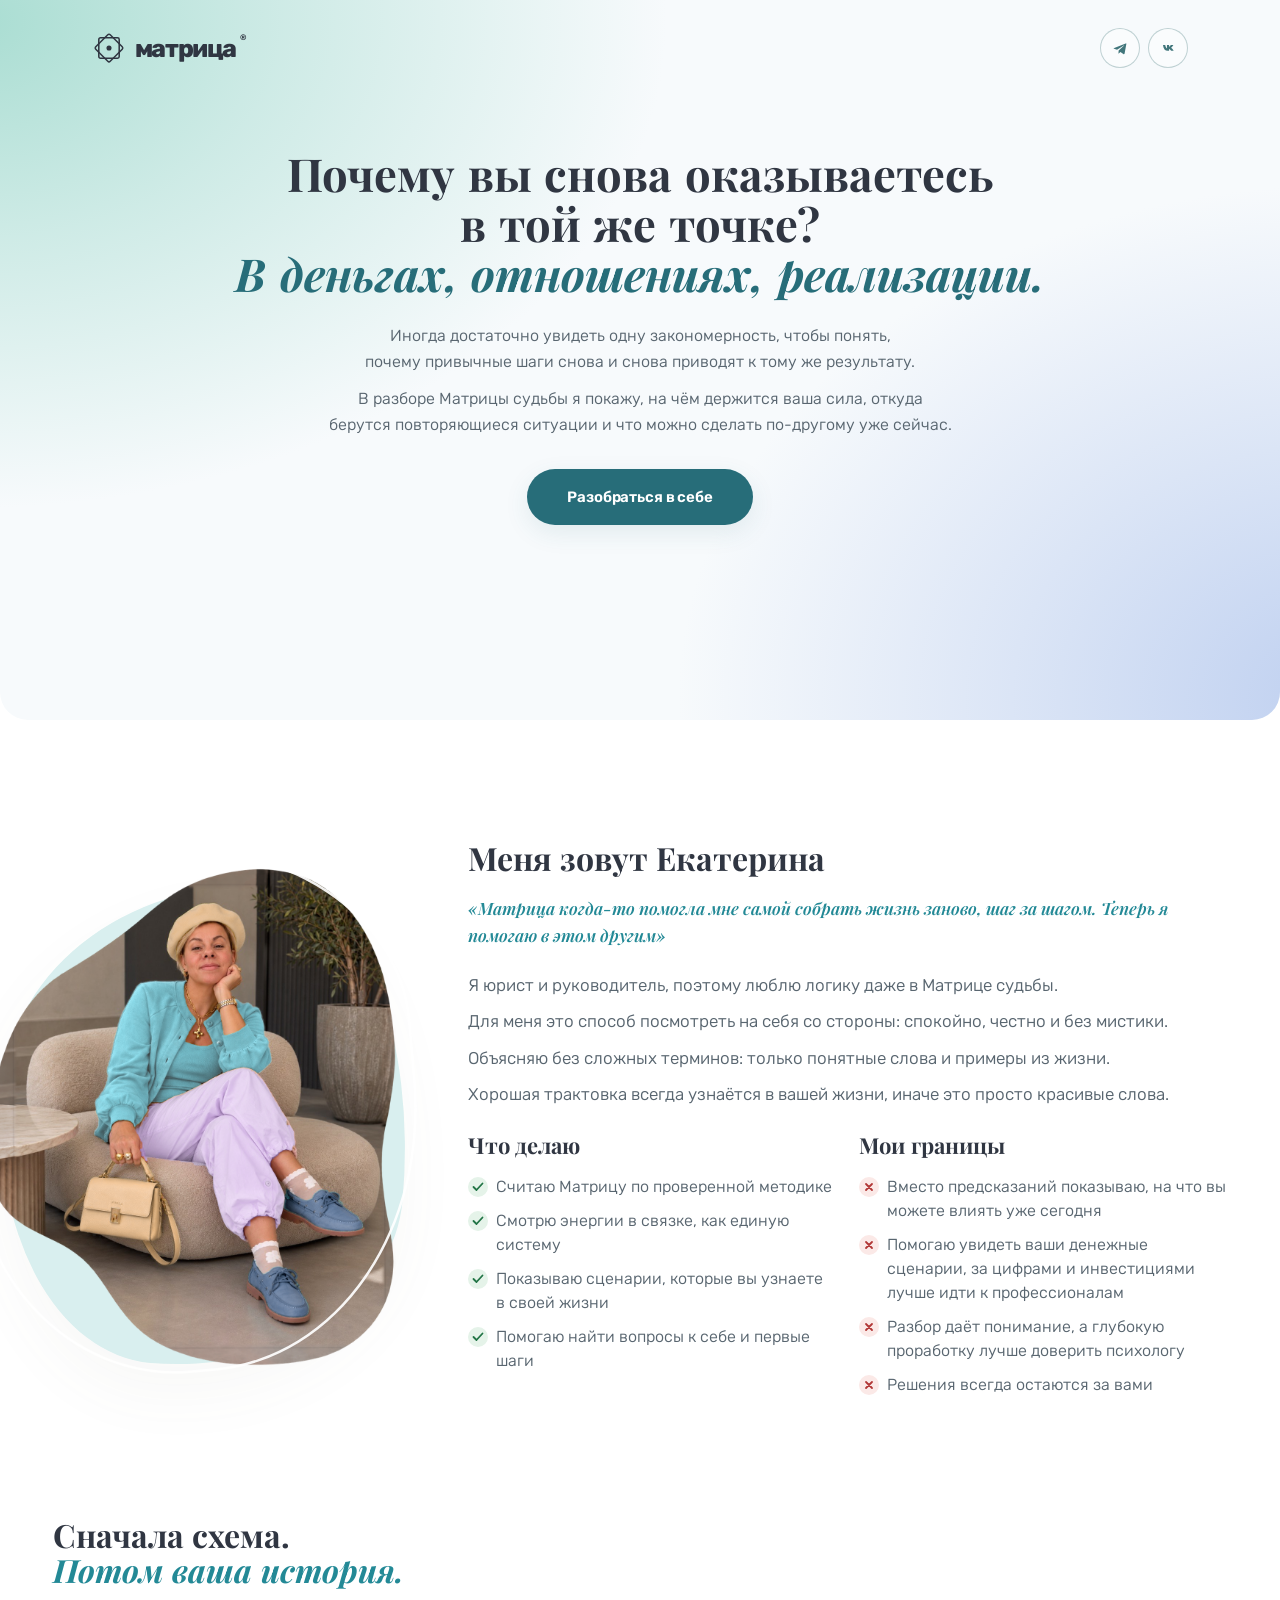
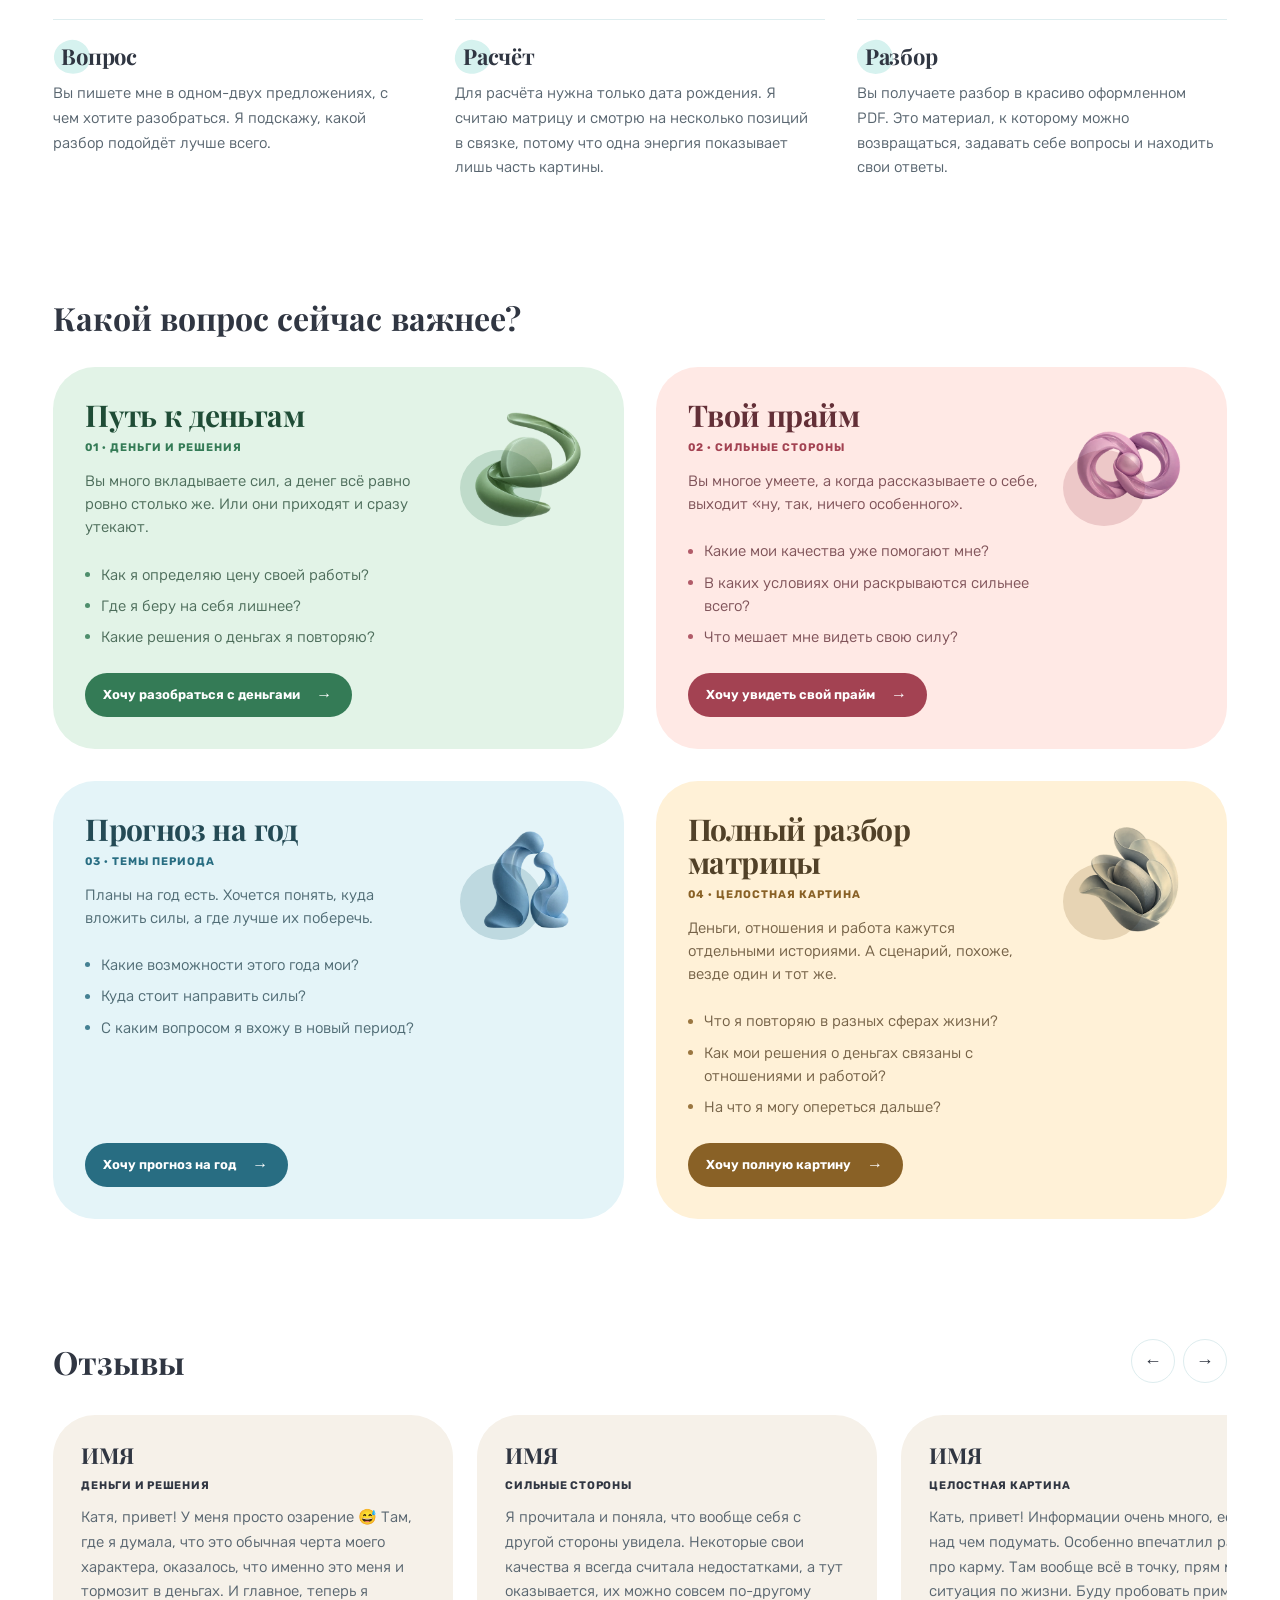
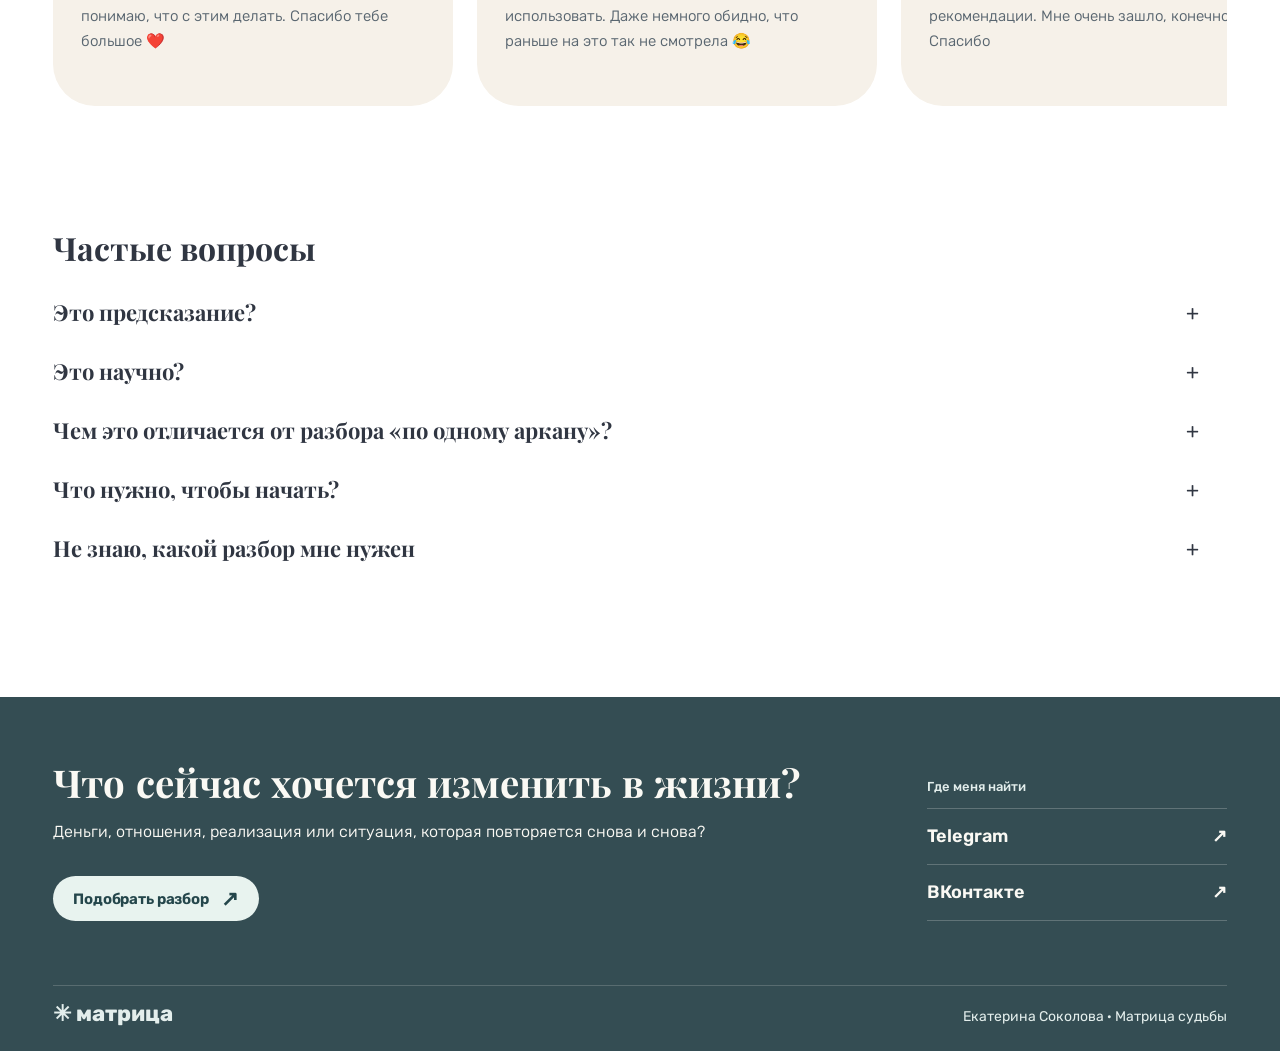
==== commit ba7a66de: "Hero: rebalance title, description and button sizes Co-Authored-By: Claude Sonnet 5.5 <noreply@anthr" ====
--- a/index.html
+++ b/index.html
@@ -31,7 +31,7 @@
 .cloud-site[data-surface=zebra]:has(.closing-footer){padding-bottom:0}.closing-faq,.closing-footer{scroll-margin-top:20px}.closing-faq{padding-block:clamp(44px,5vw,72px) clamp(28px,3vw,44px)}.closing-faq header{flex-wrap:wrap;justify-content:space-between;align-items:baseline;gap:12px 24px;margin-bottom:24px;display:flex}.cloud-site .closing-faq h2,.cloud-site .closing-copy h2{font:700 var(--zebra-h2,32px)/1.1 var(--display-font);color:var(--hero-ink);text-wrap:balance}.cloud-site[data-surface=zebra] .closing-switch{flex-wrap:wrap;display:flex}.closing-questions{--faq-highlight:#f5f5f5;--faq-bleed:clamp(8px,1vw,12px);color:var(--hero-ink)}.closing-questions :is(summary,h3){font:700 var(--zebra-item-title,22px)/1.4 var(--display-font)}.cloud-site .closing-questions p,.cloud-site .closing-copy p{font:400 16px/1.55 var(--body-font);color:var(--hero-body)}.closing-questions details{border-radius:12px;margin-inline-start:calc(-1 * var(--faq-bleed))}.closing-questions summary{cursor:pointer;min-height:48px;padding:14px var(--row-inset) 14px var(--faq-bleed);border-radius:inherit;justify-content:space-between;align-items:center;gap:20px;list-style:none;display:flex}.closing-questions summary::-webkit-details-marker{display:none}.closing-questions summary i:before{content:"+"}.closing-questions details[open] summary i:before{content:"−"}.closing-questions summary i{font:400 21px/1 var(--body-font);color:inherit}.cloud-site .closing-questions details .faq-answer{padding:0 calc(var(--row-inset) + 100px) 18px var(--faq-bleed)}.cloud-site .closing-questions details p{max-width:none;margin:0;padding:0}.cloud-site .closing-questions details p+p{margin-top:10px}.closing-questions details[open]{cursor:pointer}@media (max-width:760px){.closing-questions details{margin-inline:calc(-1 * var(--faq-bleed))}.closing-questions summary,.cloud-site .closing-questions details .faq-answer{padding-inline-end:var(--faq-bleed)}.closing-controls{flex-wrap:wrap}}@media (prefers-reduced-motion:no-preference){.closing-questions details{interpolate-size:allow-keywords}.closing-questions details::details-content{opacity:0;block-size:0;transition:block-size .32s ease-in-out, opacity .25s ease-in-out, content-visibility .32s allow-discrete;overflow:clip}.closing-questions details[open]::details-content{opacity:1;block-size:auto}}@media (hover:hover){.closing-questions details:hover{background:var(--faq-highlight)}}.closing-questions details:has(summary:focus-visible){background:var(--faq-highlight)}.closing-questions summary:focus-visible{outline:2px solid var(--hero-action);outline-offset:-2px}.closing-footer{width:min(100%,var(--content-measure));margin-inline:auto}.closing-controls{justify-content:flex-end;align-items:center;gap:14px;padding-block:12px;display:flex}.closing-controls:before{content:"Футер";font:400 12px var(--body-font);color:var(--hero-body)}.closing-color{isolation:isolate;--end-fill:#e2efed;--end-ink:#213e42;--end-body:#435d60;--end-action:#26646b;color:var(--end-ink);position:relative}.closing-color:before{content:"";z-index:-1;inset-block:0;background:var(--end-fill);width:100vw;position:absolute;left:calc(50% - 50vw)}.closing-content{justify-content:space-between;align-items:center;gap:24px;padding-block:clamp(24px,3vw,40px);display:flex}.cloud-site .closing-copy h2{color:var(--end-ink);font-size:clamp(29px,3vw,42px)}.cloud-site .closing-copy p{color:var(--end-body);max-width:70ch;margin-top:8px}.cloud-site .closing-copy .closing-lead{color:var(--end-ink);margin-top:12px;font-weight:500}.cloud-site[data-surface=zebra] .closing-content .author-contact-button{background:var(--end-action);color:#fff;min-height:44px;font:650 15px/1.25 var(--body-font);flex:none;gap:12px;padding:12px 20px}.cloud-site[data-surface=zebra] .closing-content .author-contact-button:hover{background:color-mix(in srgb,var(--end-action) 84%,black)}.closing-baseline{border-top:1px solid color-mix(in srgb,var(--end-ink) 18%,transparent);font:400 14px/1.4 var(--body-font);color:var(--end-body);justify-content:space-between;align-items:baseline;gap:16px;padding-block:14px 18px;display:flex}.cloud-site .closing-brand{font:750 22px/1.1 var(--body-font);color:var(--end-ink)}.closing-footer[data-footer=signature] .closing-color{--end-fill:#f5e8df;--end-ink:#503f45;--end-body:#684e53;--end-action:#805563}.closing-avatar{object-fit:cover;object-position:50% 26%;border-radius:50%;flex:none}.closing-footer[data-footer=signature] .closing-copy{flex:1}.closing-footer[data-footer=invitation] .closing-color{--end-fill:linear-gradient(110deg,#fce2c9,#f9e8da 48%,#ebe1ef);--end-action:#70539c;--end-body:#5f5264;--end-ink:#494365}.closing-footer[data-footer=invitation] .closing-content{text-align:center;flex-direction:column;gap:18px}.closing-footer[data-footer=guide] .closing-color{--end-fill:#e7edf8;--end-ink:#2c3c5b;--end-body:#475675;--end-action:#475e88}.closing-footer[data-footer=guide] .closing-copy{max-width:52ch}.closing-links{font:600 15px/1.5 var(--body-font);gap:6px;display:grid}.closing-color a:not(.author-contact-button){color:inherit}.closing-color a:not(.author-contact-button):hover{text-underline-offset:3px;text-decoration:underline}.closing-footer[data-footer=imprint] .closing-color{--end-fill:#344d53;--end-ink:#faf9f4;--end-body:#e3eeec;--end-action:#28535e}.closing-footer[data-footer=imprint] .closing-content{padding-block:clamp(36px,4vw,56px);display:block}.closing-footer[data-footer=imprint] .closing-copy{text-align:left;max-width:760px}.closing-contacts{flex-wrap:wrap;align-items:center;gap:10px;margin-top:24px;display:flex}.cloud-site[data-surface=zebra] .closing-footer[data-footer=imprint] .author-contact-button{color:#24464b;background:#e8f3ef}@media (max-width:800px){.closing-footer[data-footer=guide] .closing-content{flex-wrap:wrap;justify-content:flex-start;display:flex}}@media (max-width:620px){.closing-faq header{align-items:start;margin-bottom:18px}.closing-controls{flex-wrap:wrap;justify-content:flex-start}.closing-content{flex-direction:column;align-items:flex-start;gap:16px}.closing-footer[data-footer=invitation] .closing-content{align-items:center}.closing-footer[data-footer=signature] .closing-content{grid-template-columns:52px 1fr;gap:16px;display:grid}.closing-avatar{width:52px;height:52px}.closing-footer[data-footer=signature] .author-contact-button{grid-column:2;justify-self:start}.closing-baseline{flex-wrap:wrap;gap:6px 14px}}.closing-footer[data-footer=imprint] .closing-content{grid-template-columns:minmax(0,1fr) minmax(220px,300px);align-items:end;gap:clamp(32px,6vw,96px);padding-block:clamp(40px,5vw,64px);display:grid}.closing-footer[data-footer=imprint] .closing-copy .closing-lead{margin-top:16px}.closing-footer[data-footer=imprint] .closing-contacts{margin-top:32px}.closing-find{font:600 18px/1.3 var(--body-font);flex-direction:column;display:flex}.closing-find span{font:500 13px/1.3 var(--body-font);color:var(--end-body);padding-bottom:12px}.closing-find a{border-top:1px solid color-mix(in srgb,var(--end-ink) 22%,transparent);color:var(--end-ink);justify-content:space-between;align-items:center;gap:16px;padding-block:16px;display:flex}.closing-find a:last-child{border-bottom:1px solid color-mix(in srgb,var(--end-ink) 22%,transparent)}.closing-find i{font-style:normal;transition:transform .2s}.closing-find a:hover i{transform:translate(3px,-3px)}.closing-find a:focus-visible{outline:2px solid var(--end-ink);outline-offset:3px;border-radius:4px}.closing-footer[data-footer=imprint] .closing-baseline{padding-block:16px 24px}@media (max-width:760px){.closing-footer[data-footer=imprint] .closing-content{grid-template-columns:1fr;align-items:start;gap:36px;padding-block:36px 32px}}
 .cloud-site[data-surface=zebra] .offer-palette-preview .cloud-formats-heading{margin-bottom:var(--section-heading-gap,32px)}.cloud-site[data-surface=zebra] .offer-palette-preview .offer-card-money{--offer-bg:var(--money-bg);--offer-ink:var(--money-ink);--offer-muted:var(--money-muted);--offer-accent:var(--money-accent)}.cloud-site[data-surface=zebra] .offer-palette-preview .offer-card-prime{--offer-bg:var(--prime-bg);--offer-ink:var(--prime-ink);--offer-muted:var(--prime-muted);--offer-accent:var(--prime-accent)}.cloud-site[data-surface=zebra] .offer-palette-preview .offer-card-year{--offer-bg:var(--year-bg);--offer-ink:var(--year-ink);--offer-muted:var(--year-muted);--offer-accent:var(--year-accent)}.cloud-site[data-surface=zebra] .offer-palette-preview .offer-card-full{--offer-bg:var(--full-bg);--offer-ink:var(--full-ink);--offer-muted:var(--full-muted);--offer-accent:var(--full-accent)}
 .cloud-site[data-site-variant=b][data-surface=zebra] :is(.about-copy h3,.cloud-formats-heading h2,.cloud-process h2,.zebra-reviews h2,.closing-faq h2){font-family:var(--display-font);font-size:var(--zebra-h2);letter-spacing:normal;-webkit-text-stroke:0;font-style:normal;font-weight:700;line-height:1.1}.cloud-site[data-site-variant=b][data-surface=zebra] .cloud-content-layer{--section-heading-gap:32px}.cloud-site[data-site-variant=b][data-surface=zebra] .cloud-content-layer>:is(.about-section,.cloud-formats-scene,.cloud-process,.zebra-reviews,.closing-faq){margin-block:var(--zebra-space) 0;padding-block:0}.cloud-site[data-site-variant=b][data-surface=zebra] .cloud-content-layer>.closing-faq{padding-bottom:var(--zebra-space)}.cloud-site[data-site-variant=b][data-surface=zebra] .cloud-process-steps,.cloud-site[data-site-variant=b][data-surface=zebra] .reviews-carousel{margin-top:var(--section-heading-gap)}.cloud-site[data-site-variant=b][data-surface=zebra] .closing-faq header{margin-bottom:calc(var(--section-heading-gap) - 14px)}@media (max-width:760px){.cloud-site[data-site-variant=b][data-surface=zebra] .cloud-content-layer{--section-heading-gap:24px}.cloud-site[data-site-variant=b][data-surface=zebra] .cloud-process-steps p{max-width:none}}@media (min-width:561px) and (max-width:760px){.cloud-site[data-site-variant=b][data-surface=zebra] .cloud-process-steps article{grid-template-columns:minmax(140px,.34fr) minmax(0,1fr);align-items:start;column-gap:32px;display:grid}.cloud-site[data-site-variant=b][data-surface=zebra] .cloud-process-steps h3{margin:0 0 0 8px}}@media (max-width:560px){.cloud-site[data-site-variant=b][data-surface=zebra] .cloud-process-steps article{display:block}}
-@property --cycle-left{syntax:"<color>";inherits:true;initial-value:#a9ddd2}@property --cycle-right{syntax:"<color>";inherits:true;initial-value:#bfd0f0}@property --cycle-accent{syntax:"<color>";inherits:true;initial-value:#276d79}.cloud-site[data-surface=zebra] .cloud-main>.author-hero[data-hero-cycle]{--cycle-left:var(--left-1);--cycle-right:var(--right-1);--cycle-accent:var(--accent-1)}.author-hero[data-hero-cycle=aurora]{--left-1:#a9ddd2;--right-1:#bfd0f0;--accent-1:#276d79;--left-2:#d7b6e7;--right-2:#edb9d0;--accent-2:#76508e;--left-3:#b6d7ef;--right-3:#aedbc9;--accent-3:#3c6497}.author-hero[data-hero-cycle=sunset]{--left-1:#f3c39f;--right-1:#e9b9cf;--accent-1:#99533c;--left-2:#efb7c8;--right-2:#c9c2ed;--accent-2:#97466b;--left-3:#e4c2ed;--right-3:#f3d6a8;--accent-3:#785399}.author-hero[data-hero-cycle=garden]{--left-1:#aed9ba;--right-1:#b4dbe9;--accent-1:#326f50;--left-2:#ead298;--right-2:#efbdba;--accent-2:#856026;--left-3:#dfb6ce;--right-3:#bfdcc4;--accent-3:#8b4969}.cloud-site[data-surface=zebra] .cloud-main>.author-hero[data-hero-cycle]:before{background:radial-gradient(ellipse 56% 70% at 8% 12%,var(--cycle-left),color-mix(in srgb,var(--cycle-left) 52%,#f7fafc) 35%,transparent 78%);filter:none}.cloud-site[data-surface=zebra] .cloud-main>.author-hero[data-hero-cycle]:after{background:radial-gradient(ellipse 52% 72% at 94% 88%,var(--cycle-right),color-mix(in srgb,var(--cycle-right) 52%,#f7fafc) 38%,transparent 80%);filter:none}.cloud-site[data-surface=zebra] .cloud-main>.author-hero[data-hero-cycle] .author-hero-title>span,.cloud-site[data-surface=zebra] .cloud-main>.author-hero[data-hero-cycle] .author-hero-title em{color:var(--cycle-accent)}.cloud-site[data-surface=zebra] .cloud-main>.author-hero[data-hero-cycle] .hero-brand{color:var(--hero-ink)}.cloud-site[data-surface=zebra] .cloud-main>.author-hero[data-hero-cycle] .cloud-button{background:var(--cycle-accent);color:#fff;box-shadow:0 8px 24px color-mix(in srgb,var(--cycle-accent) 10%,transparent);transition:transform .25s,box-shadow .25s}.cloud-hero-top,.cloud-hero-copy,.cloud-hero-art,.cloud-hero-bottom{z-index:2;position:relative}.author-hero-description{max-width:41ch;color:var(--hero-body);gap:10px;margin:20px 0 24px;font-size:clamp(14px,1.05vw,17px);line-height:1.55;display:grid}.author-hero-description p{margin:0}@media (hover:hover){.cloud-site[data-surface=zebra][data-hero=center] .cloud-main>.author-hero[data-hero-cycle] .cloud-button:hover{box-shadow:0 12px 28px color-mix(in srgb,var(--cycle-accent) 18%,transparent)}}@keyframes hero-linked-colours{0%,to{--cycle-left:var(--left-1);--cycle-right:var(--right-1);--cycle-accent:var(--accent-1)}33.333%{--cycle-left:var(--left-2);--cycle-right:var(--right-2);--cycle-accent:var(--accent-2)}66.667%{--cycle-left:var(--left-3);--cycle-right:var(--right-3);--cycle-accent:var(--accent-3)}}@keyframes hero-cycle-left-drift{0%{transform:translate(0)scale(1)}to{transform:translate(-5%,12%)scale(1.22)}}@keyframes hero-cycle-right-drift{0%{transform:translate(0)scale(1)}to{transform:translate(6%,-6%)scale(1.2)}}@media (prefers-reduced-motion:no-preference){.cloud-site[data-surface=zebra] .cloud-main>.author-hero[data-hero-cycle]{animation:16s ease-in-out infinite hero-linked-colours}.cloud-site[data-surface=zebra] .cloud-main>.author-hero[data-hero-cycle]:before{animation:6.667s ease-in-out infinite alternate hero-cycle-left-drift}.cloud-site[data-surface=zebra] .cloud-main>.author-hero[data-hero-cycle]:after{animation:8s ease-in-out infinite alternate hero-cycle-right-drift}}.cloud-site[data-surface=zebra] .cloud-main>.author-hero[data-cycle-paused=true],.cloud-site[data-surface=zebra] .cloud-main>.author-hero[data-cycle-paused=true]:before,.cloud-site[data-surface=zebra] .cloud-main>.author-hero[data-cycle-paused=true]:after{animation-play-state:paused}.hero-cycle-controls{max-width:1200px;color:var(--hero-body);font:400 13px/1.4 var(--body-font);flex-wrap:wrap;justify-content:center;align-items:center;gap:8px 20px;margin:12px auto 0;padding:0 20px;display:flex}.hero-cycle-options{flex-wrap:wrap;justify-content:center;gap:4px;display:flex}.hero-cycle-controls button{color:inherit;min-height:44px;font:inherit;cursor:pointer;background:0 0;border:0;border-radius:12px;padding:10px 14px}.hero-cycle-controls button:hover{background:#f5f5f5}.hero-cycle-controls button[aria-pressed=true]{color:var(--hero-ink);background:#eeeff2;font-weight:600}.hero-cycle-controls button:focus-visible{outline:2px solid var(--hero-action);outline-offset:2px}.hero-cycle-pause{font-size:12px!important}@media (max-width:460px){.hero-cycle-controls{gap:4px}.hero-cycle-controls button{padding-inline:10px}}@media (prefers-reduced-motion:reduce){.hero-cycle-pause{display:none}}.hero-soft-transition{z-index:40;pointer-events:none;visibility:hidden;opacity:0;isolation:isolate;display:block;position:fixed;inset:-12vmax;overflow:hidden}.hero-soft-transition:before,.hero-soft-transition:after,.hero-soft-transition i{content:"";left:var(--hero-transition-x,50vw);top:var(--hero-transition-y,50vh);aspect-ratio:1;filter:blur(18px);opacity:0;will-change:transform,opacity;border-radius:50%;width:22vmax;position:absolute;transform:translate(-50%,-50%)scale(.04)}.hero-soft-transition:before{background:color-mix(in srgb,var(--cycle-left,#a9ddd2) 82%,#fff)}.hero-soft-transition:after{background:color-mix(in srgb,var(--cycle-right,#bfd0f0) 80%,#fff)}.hero-soft-transition i:first-child{background:color-mix(in srgb,var(--cycle-accent,#276d79) 20%,#fff);margin:-7vmax 0 0 -6vmax}.hero-soft-transition i:last-child{background:#fff;margin:5vmax 0 0 8vmax}.hero-soft-transition.is-active{visibility:visible;animation:1.05s cubic-bezier(.22,1,.36,1) both hero-soft-shell}.hero-soft-transition.is-active:before{animation:.92s cubic-bezier(.2,.72,.2,1) both hero-soft-bloom}.hero-soft-transition.is-active:after{animation:.98s cubic-bezier(.2,.72,.2,1) 40ms both hero-soft-bloom}.hero-soft-transition.is-active i:first-child{animation:.9s cubic-bezier(.2,.72,.2,1) 80ms both hero-soft-bloom}.hero-soft-transition.is-active i:last-child{animation:.86s cubic-bezier(.2,.72,.2,1) .14s both hero-soft-bloom}@keyframes hero-soft-shell{0%{opacity:0}14%,60%{opacity:.92}to{opacity:0}}@keyframes hero-soft-bloom{0%{opacity:0;transform:translate(-50%,-50%)scale(.04)}18%{opacity:.72}72%,to{opacity:.94;transform:translate(-50%,-50%)scale(12)}}@media (prefers-reduced-motion:reduce){.hero-soft-transition{display:none}}
+@property --cycle-left{syntax:"<color>";inherits:true;initial-value:#a9ddd2}@property --cycle-right{syntax:"<color>";inherits:true;initial-value:#bfd0f0}@property --cycle-accent{syntax:"<color>";inherits:true;initial-value:#276d79}.cloud-site[data-surface=zebra] .cloud-main>.author-hero[data-hero-cycle]{--cycle-left:var(--left-1);--cycle-right:var(--right-1);--cycle-accent:var(--accent-1)}.author-hero[data-hero-cycle=aurora]{--left-1:#a9ddd2;--right-1:#bfd0f0;--accent-1:#276d79;--left-2:#d7b6e7;--right-2:#edb9d0;--accent-2:#76508e;--left-3:#b6d7ef;--right-3:#aedbc9;--accent-3:#3c6497}.author-hero[data-hero-cycle=sunset]{--left-1:#f3c39f;--right-1:#e9b9cf;--accent-1:#99533c;--left-2:#efb7c8;--right-2:#c9c2ed;--accent-2:#97466b;--left-3:#e4c2ed;--right-3:#f3d6a8;--accent-3:#785399}.author-hero[data-hero-cycle=garden]{--left-1:#aed9ba;--right-1:#b4dbe9;--accent-1:#326f50;--left-2:#ead298;--right-2:#efbdba;--accent-2:#856026;--left-3:#dfb6ce;--right-3:#bfdcc4;--accent-3:#8b4969}.cloud-site[data-surface=zebra] .cloud-main>.author-hero[data-hero-cycle]:before{background:radial-gradient(ellipse 56% 70% at 8% 12%,var(--cycle-left),color-mix(in srgb,var(--cycle-left) 52%,#f7fafc) 35%,transparent 78%);filter:none}.cloud-site[data-surface=zebra] .cloud-main>.author-hero[data-hero-cycle]:after{background:radial-gradient(ellipse 52% 72% at 94% 88%,var(--cycle-right),color-mix(in srgb,var(--cycle-right) 52%,#f7fafc) 38%,transparent 80%);filter:none}.cloud-site[data-surface=zebra] .cloud-main>.author-hero[data-hero-cycle] .author-hero-title>span,.cloud-site[data-surface=zebra] .cloud-main>.author-hero[data-hero-cycle] .author-hero-title em{color:var(--cycle-accent)}.cloud-site[data-surface=zebra] .cloud-main>.author-hero[data-hero-cycle] .hero-brand{color:var(--hero-ink)}.cloud-site[data-surface=zebra] .cloud-main>.author-hero[data-hero-cycle] .cloud-button{background:var(--cycle-accent);color:#fff;box-shadow:0 8px 24px color-mix(in srgb,var(--cycle-accent) 10%,transparent);transition:transform .25s,box-shadow .25s}.cloud-hero-top,.cloud-hero-copy,.cloud-hero-art,.cloud-hero-bottom{z-index:2;position:relative}.author-hero-description{max-width:41ch;color:var(--hero-body);gap:10px;margin:20px 0 24px;font-size:clamp(14px,1.05vw,17px);line-height:1.55;display:grid}.author-hero-description p{margin:0}@media (hover:hover){.cloud-site[data-surface=zebra][data-hero=center] .cloud-main>.author-hero[data-hero-cycle] .cloud-button:hover{box-shadow:0 12px 28px color-mix(in srgb,var(--cycle-accent) 18%,transparent)}}@keyframes hero-linked-colours{0%,to{--cycle-left:var(--left-1);--cycle-right:var(--right-1);--cycle-accent:var(--accent-1)}33.333%{--cycle-left:var(--left-2);--cycle-right:var(--right-2);--cycle-accent:var(--accent-2)}66.667%{--cycle-left:var(--left-3);--cycle-right:var(--right-3);--cycle-accent:var(--accent-3)}}@keyframes hero-cycle-left-drift{0%{transform:translate(0)scale(1)}to{transform:translate(-5%,12%)scale(1.22)}}@keyframes hero-cycle-right-drift{0%{transform:translate(0)scale(1)}to{transform:translate(6%,-6%)scale(1.2)}}@media (prefers-reduced-motion:no-preference){.cloud-site[data-surface=zebra] .cloud-main>.author-hero[data-hero-cycle]{animation:16s ease-in-out infinite hero-linked-colours}.cloud-site[data-surface=zebra] .cloud-main>.author-hero[data-hero-cycle]:before{animation:6.667s ease-in-out infinite alternate hero-cycle-left-drift}.cloud-site[data-surface=zebra] .cloud-main>.author-hero[data-hero-cycle]:after{animation:8s ease-in-out infinite alternate hero-cycle-right-drift}}.cloud-site[data-surface=zebra] .cloud-main>.author-hero[data-cycle-paused=true],.cloud-site[data-surface=zebra] .cloud-main>.author-hero[data-cycle-paused=true]:before,.cloud-site[data-surface=zebra] .cloud-main>.author-hero[data-cycle-paused=true]:after{animation-play-state:paused}.hero-cycle-controls{max-width:1200px;color:var(--hero-body);font:400 13px/1.4 var(--body-font);flex-wrap:wrap;justify-content:center;align-items:center;gap:8px 20px;margin:12px auto 0;padding:0 20px;display:flex}.hero-cycle-options{flex-wrap:wrap;justify-content:center;gap:4px;display:flex}.hero-cycle-controls button{color:inherit;min-height:44px;font:inherit;cursor:pointer;background:0 0;border:0;border-radius:12px;padding:10px 14px}.hero-cycle-controls button:hover{background:#f5f5f5}.hero-cycle-controls button[aria-pressed=true]{color:var(--hero-ink);background:#eeeff2;font-weight:600}.hero-cycle-controls button:focus-visible{outline:2px solid var(--hero-action);outline-offset:2px}.hero-cycle-pause{font-size:12px!important}@media (max-width:460px){.hero-cycle-controls{gap:4px}.hero-cycle-controls button{padding-inline:10px}}@media (prefers-reduced-motion:reduce){.hero-cycle-pause{display:none}}.hero-soft-transition{z-index:40;pointer-events:none;visibility:hidden;opacity:0;isolation:isolate;display:block;position:fixed;inset:-12vmax;overflow:hidden}.hero-soft-transition:before,.hero-soft-transition:after,.hero-soft-transition i{content:"";left:var(--hero-transition-x,50vw);top:var(--hero-transition-y,50vh);aspect-ratio:1;filter:blur(18px);opacity:0;will-change:transform,opacity;border-radius:50%;width:22vmax;position:absolute;transform:translate(-50%,-50%)scale(.04)}.hero-soft-transition:before{background:color-mix(in srgb,var(--cycle-left,#a9ddd2) 82%,#fff)}.hero-soft-transition:after{background:color-mix(in srgb,var(--cycle-right,#bfd0f0) 80%,#fff)}.hero-soft-transition i:first-child{background:color-mix(in srgb,var(--cycle-accent,#276d79) 20%,#fff);margin:-7vmax 0 0 -6vmax}.hero-soft-transition i:last-child{background:#fff;margin:5vmax 0 0 8vmax}.hero-soft-transition.is-active{visibility:visible;animation:1.05s cubic-bezier(.22,1,.36,1) both hero-soft-shell}.hero-soft-transition.is-active:before{animation:.92s cubic-bezier(.2,.72,.2,1) both hero-soft-bloom}.hero-soft-transition.is-active:after{animation:.98s cubic-bezier(.2,.72,.2,1) 40ms both hero-soft-bloom}.hero-soft-transition.is-active i:first-child{animation:.9s cubic-bezier(.2,.72,.2,1) 80ms both hero-soft-bloom}.hero-soft-transition.is-active i:last-child{animation:.86s cubic-bezier(.2,.72,.2,1) .14s both hero-soft-bloom}@keyframes hero-soft-shell{0%{opacity:0}14%,60%{opacity:.92}to{opacity:0}}@keyframes hero-soft-bloom{0%{opacity:0;transform:translate(-50%,-50%)scale(.04)}18%{opacity:.72}72%,to{opacity:.94;transform:translate(-50%,-50%)scale(12)}}@media (prefers-reduced-motion:reduce){.hero-soft-transition{display:none}}@media (min-width:761px){.cloud-site[data-surface=zebra][data-hero=center] .cloud-main>.author-hero[data-hero-cycle] .author-hero-title{font-size:clamp(36px,3.55vw,52px);line-height:1.1}.cloud-site[data-surface=zebra][data-hero=center] .cloud-main>.author-hero[data-hero-cycle] .author-hero-description{gap:12px;max-width:68ch;margin:24px 0 32px;font-size:clamp(16px,1.2vw,18px);line-height:1.6}.cloud-site[data-surface=zebra][data-hero=center] .cloud-main>.author-hero[data-hero-cycle] .cloud-button{min-height:56px;padding:0 40px;font-size:15px}}
 </style></head><body><div hidden=""><!--$--><!--/$--></div><div class="form-variant-root" data-form-variant="a" data-form-base="a"><div data-site-variant="b" data-surface="zebra" data-body="rubik" data-hero="center" data-palette="vivid" data-photo="warm" data-scene="mist" class="cloud-site author-theme mood-lilac type-playfair"><main class="cloud-main"><section class="cloud-hero author-hero " data-hero-cycle="aurora" aria-labelledby="author-title-lilac"><div class="cloud-hero-top"><a class="hero-brand" aria-label="Матрица — главная" href="/"><svg viewBox="0 0 40 40" fill="none" aria-hidden="true"><rect x="8" y="8" width="24" height="24" rx="2" stroke="currentColor" stroke-width="1.8"></rect><rect x="8" y="8" width="24" height="24" rx="2" stroke="currentColor" stroke-width="1.8" transform="rotate(45 20 20)"></rect><circle cx="20" cy="20" r="3" fill="currentColor"></circle></svg><strong>матрица</strong><sup>®</sup></a><nav class="hero-nav" aria-label="Социальные сети"><a class="hero-social-link" href="https://t.me/Katerina1108" target="_blank" rel="noopener noreferrer" aria-label="Telegram"><svg viewBox="0 0 24 24" fill="none" aria-hidden="true"><path d="M20.5 4.4 17.8 19c-.2 1-1 1.3-1.8.8l-4.1-3-2 1.9c-.2.2-.4.4-.8.4l.3-4.2 7.7-7c.3-.3-.1-.5-.5-.2L7.1 13.8 3 12.5c-.9-.3-.9-.9.2-1.3l16.1-6.2c.7-.3 1.4.2 1.2-.6Z" fill="currentColor"></path></svg></a><a class="hero-social-link" href="https://vk.ru/catsokol" target="_blank" rel="noopener noreferrer" aria-label="ВКонтакте"><svg viewBox="0 0 24 24" fill="none" aria-hidden="true"><path d="M4.2 7h3.2c.2 2.2 1.1 3.8 2.4 4.9V7h3v2.8c1.2-1.2 2.1-2.2 2.7-2.8h3.4c-.8 1.4-1.9 2.8-3.2 4.1 1.4 1 2.6 2.4 3.6 4.2h-3.5c-.8-1.3-1.8-2.3-3-3v3H11C7.2 15.3 4.8 12.5 4.2 7Z" fill="currentColor"></path></svg></a></nav></div><div class="cloud-hero-copy"><h1 class="author-hero-title" id="author-title-lilac">Почему вы снова оказываетесь<br/>в той же точке?<br/><span><em>В деньгах, отношениях, реализации.</em></span></h1><div class="author-hero-description"><p>Иногда достаточно увидеть одну закономерность, чтобы понять, почему привычные шаги снова и снова приводят к тому же результату.</p><p>В разборе Матрицы судьбы я покажу, на чём держится ваша сила, откуда берутся повторяющиеся ситуации и что можно сделать по-другому уже сейчас.</p></div><a class="cloud-button" href="#formats">Разобраться в себе</a><span class="hero-soft-transition" aria-hidden="true"><i></i><i></i></span></div><div class="cloud-hero-art"><figure class="author-portrait  author-portrait-violet author-portrait-shape-pebble"><div class="author-portrait-wash"></div><div class="author-portrait-loop" aria-hidden="true"></div><img src="/assets/images/katya-shape-pebble-mist-light.png" width="1024" height="1280" alt="Автор проекта «Матрица» в цветной одежде" loading="eager"/></figure></div><div class="cloud-hero-bottom"><span>Разборы Матрицы судьбы · Екатерина Соколова</span><div class="author-hero-bottom-links"><a href="#process">Как проходит разбор <span>↓</span></a></div><nav class="hero-socials" aria-label="Социальные сети"><a class="hero-social-link" href="https://t.me/Katerina1108" target="_blank" rel="noopener noreferrer" aria-label="Telegram"><svg viewBox="0 0 24 24" fill="none" aria-hidden="true"><path d="M20.5 4.4 17.8 19c-.2 1-1 1.3-1.8.8l-4.1-3-2 1.9c-.2.2-.4.4-.8.4l.3-4.2 7.7-7c.3-.3-.1-.5-.5-.2L7.1 13.8 3 12.5c-.9-.3-.9-.9.2-1.3l16.1-6.2c.7-.3 1.4.2 1.2-.6Z" fill="currentColor"></path></svg></a><a class="hero-social-link" href="https://vk.ru/catsokol" target="_blank" rel="noopener noreferrer" aria-label="ВКонтакте"><svg viewBox="0 0 24 24" fill="none" aria-hidden="true"><path d="M4.2 7h3.2c.2 2.2 1.1 3.8 2.4 4.9V7h3v2.8c1.2-1.2 2.1-2.2 2.7-2.8h3.4c-.8 1.4-1.9 2.8-3.2 4.1 1.4 1 2.6 2.4 3.6 4.2h-3.5c-.8-1.3-1.8-2.3-3-3v3H11C7.2 15.3 4.8 12.5 4.2 7Z" fill="currentColor"></path></svg></a></nav></div></section><div class="cloud-content-layer"><section id="about" class="about-section" data-about="profile" aria-labelledby="about-name"><div class="about-composition"><div class="about-intro"><div class="about-copy"><h3 id="about-name">Меня зовут Екатерина</h3><blockquote class="about-quote">«<!-- -->Матрица когда-то помогла мне самой собрать жизнь заново, шаг за шагом. Теперь я помогаю в этом другим<!-- -->»</blockquote><p class="about-lead">Я юрист и руководитель, поэтому люблю логику даже в Матрице судьбы.</p><p class="about-note">Для меня это способ посмотреть на себя со стороны: спокойно, честно и без мистики.</p><p class="about-note">Объясняю без сложных терминов: только понятные слова и примеры из жизни.</p><p class="about-note">Хорошая трактовка всегда узнаётся в вашей жизни, иначе это просто красивые слова.</p></div><div class="author-hero zebra-about-art about-portrait"><figure class="author-portrait  author-portrait-violet author-portrait-shape-pebble"><div class="author-portrait-wash"></div><div class="author-portrait-loop" aria-hidden="true"></div><img src="/assets/images/katya-shape-pebble-mist-light.png" width="1024" height="1280" alt="Автор проекта «Матрица» в цветной одежде" loading="eager"/></figure></div></div><div class="about-principles"><div><h3>Что делаю</h3><ul><li><svg class="method-yes" aria-hidden="true" viewBox="0 0 20 20"><path d="m5.5 10 3 3 6-6.5" fill="none" stroke="currentColor" stroke-width="1.8" stroke-linecap="round" stroke-linejoin="round"></path></svg>Считаю Матрицу по проверенной методике</li><li><svg class="method-yes" aria-hidden="true" viewBox="0 0 20 20"><path d="m5.5 10 3 3 6-6.5" fill="none" stroke="currentColor" stroke-width="1.8" stroke-linecap="round" stroke-linejoin="round"></path></svg>Смотрю энергии в связке, как единую систему</li><li><svg class="method-yes" aria-hidden="true" viewBox="0 0 20 20"><path d="m5.5 10 3 3 6-6.5" fill="none" stroke="currentColor" stroke-width="1.8" stroke-linecap="round" stroke-linejoin="round"></path></svg>Показываю сценарии, которые вы узнаете в своей жизни</li><li><svg class="method-yes" aria-hidden="true" viewBox="0 0 20 20"><path d="m5.5 10 3 3 6-6.5" fill="none" stroke="currentColor" stroke-width="1.8" stroke-linecap="round" stroke-linejoin="round"></path></svg>Помогаю найти вопросы к себе и первые шаги</li></ul></div><div><h3>Мои границы</h3><ul><li><svg class="method-no" aria-hidden="true" viewBox="0 0 20 20"><path d="m7 7 6 6m0-6-6 6" fill="none" stroke="currentColor" stroke-width="1.8" stroke-linecap="round" stroke-linejoin="round"></path></svg>Вместо предсказаний показываю, на что вы можете влиять уже сегодня</li><li><svg class="method-no" aria-hidden="true" viewBox="0 0 20 20"><path d="m7 7 6 6m0-6-6 6" fill="none" stroke="currentColor" stroke-width="1.8" stroke-linecap="round" stroke-linejoin="round"></path></svg>Помогаю увидеть ваши денежные сценарии, за цифрами и инвестициями лучше идти к профессионалам</li><li><svg class="method-no" aria-hidden="true" viewBox="0 0 20 20"><path d="m7 7 6 6m0-6-6 6" fill="none" stroke="currentColor" stroke-width="1.8" stroke-linecap="round" stroke-linejoin="round"></path></svg>Разбор даёт понимание, а глубокую проработку лучше доверить психологу</li><li><svg class="method-no" aria-hidden="true" viewBox="0 0 20 20"><path d="m7 7 6 6m0-6-6 6" fill="none" stroke="currentColor" stroke-width="1.8" stroke-linecap="round" stroke-linejoin="round"></path></svg>Решения всегда остаются за вами</li></ul></div></div></div></section><div id="approach" class="zebra-approach-anchor" aria-hidden="true"></div><section class="cloud-process" id="process" aria-labelledby="process-title"><div class="cloud-process-intro"><div class="cloud-process-heading"><h2 id="process-title">Сначала схема.<br/><span><em>Потом ваша история.</em></span></h2></div></div><div class="cloud-process-steps"><article><h3>Вопрос</h3><p>Вы пишете мне в одном-двух предложениях, с чем хотите разобраться. Я подскажу, какой разбор подойдёт лучше всего.</p></article><article><h3>Расчёт</h3><p>Для расчёта нужна только дата рождения. Я считаю матрицу и смотрю на несколько позиций в связке, потому что одна энергия показывает лишь часть картины.</p></article><article><h3>Разбор</h3><p>Вы получаете разбор в красиво оформленном PDF. Это материал, к которому можно возвращаться, задавать себе вопросы и находить свои ответы.</p></article></div></section><section class="cloud-formats-scene cloud-formats-scene-open" id="formats"><div class="cloud-formats"><div class="cloud-formats-track"><div class="offer-palette-preview" style="--money-bg:#e2f3e7;--money-ink:#1f4c36;--money-muted:#4d6d5b;--money-accent:#347b56;--prime-bg:#ffe9e5;--prime-ink:#632f37;--prime-muted:#80545a;--prime-accent:#a34252;--year-bg:#e4f4f8;--year-ink:#244a55;--year-muted:#506c75;--year-accent:#286d82;--full-bg:#fff1d7;--full-ink:#514128;--full-muted:#766348;--full-accent:#896126;--zebra-card-radius:42px"><div class="cloud-formats-heading"><h2>Какой вопрос сейчас важнее?</h2></div><div class="offer-grid offer-layout-subtitle offer-full-yellow offer-view-grid"><article class="offer-card offer-card-money"><div class="offer-card-main"><div class="offer-card-copy"><h3>Путь к деньгам</h3><span class="offer-kicker">01<!-- --> · <!-- -->ДЕНЬГИ И РЕШЕНИЯ</span><p class="offer-lead">Вы много вкладываете сил, а денег всё равно ровно столько же. Или они приходят и сразу утекают.</p><div class="offer-focus"><ul><li>Как я определяю цену своей работы?</li><li>Где я беру на себя лишнее?</li><li>Какие решения о деньгах я повторяю?</li></ul></div></div><div class="offer-art" aria-hidden="true"><img src="/assets/images/products/money-01.webp" alt="" width="360" height="360" loading="lazy"/></div></div><div class="offer-card-footer"><button class="offer-action money-modal-trigger" type="button" aria-haspopup="dialog" aria-controls="money-modal">Хочу разобраться с деньгами<!-- --> <span aria-hidden="true">→</span></button><dialog id="money-modal" style="--money-ink:#1f4c36;--money-muted:#4d6d5b;--money-accent:#347b56;--money-tint:#e2f3e7;--money-highlight:#cbe8d4" class="money-modal money-modal-money" tabindex="-1" aria-labelledby="money-modal-title"><div class="money-modal-shell"><button class="money-modal-close" type="button" aria-label="Закрыть окно">×</button><div class="money-modal-content"><header class="money-modal-header"><span class="money-modal-kicker">01 · Деньги и решения</span><h2 id="money-modal-title">Разбор «Путь к деньгам»</h2><p>Деньги редко «не идут» просто так. Обычно за этим стоит сценарий, который повторяется годами: в цене, в работе, в тратах, в отношениях с деньгами. Когда вы его видите, <mark>появляется выбор поступить по-другому.</mark></p></header><section class="money-modal-section"><h3>Этот разбор для вас, если:</h3><ul class="money-modal-list"><li>доход держится на одном уровне, сколько бы вы ни работали</li><li>деньги приходят и быстро уходят</li><li>сложно назвать свою цену или попросить больше</li><li>вы берёте на себя слишком много за слишком мало</li><li>хочется понять, какой путь к деньгам ваш, а какой чужой</li></ul></section><section class="money-modal-section"><h3>Что вы получите:</h3><ul class="money-modal-benefits"><li><mark>Ваш естественный способ зарабатывать:</mark> <!-- -->в чём ваша сила и где деньгам легче всего к вам приходить</li><li><mark>Сценарии, которые тормозят доход:</mark> <!-- -->откуда они, как проявляются и почему повторяются</li><li><mark>Места, где утекают деньги и энергия</mark></li><li><mark>Конкретные рекомендации:</mark> <!-- -->что сделать в ближайшее время, чтобы почувствовать разницу</li><li><mark>PDF, 14–16 страниц</mark></li></ul></section><section class="money-modal-section"><h3>Как это происходит:</h3><ol class="money-modal-steps"><li><span>1</span><p>Жмёте «Хочу разобраться с деньгами», попадаете в Telegram-бот</p></li><li><span>2</span><p>В боте подтверждаете выбор и оставляете почту</p></li><li><span>3</span><p>Оплачиваете через ЮMoney, это безопасно</p></li><li><span>4</span><p>В боте приходит ссылка на анкету, заполняете её</p></li><li><span>5</span><p>По готовности, обычно это не более чем несколько дней, вам будет выслан разбор</p></li><li><span>6</span><p>Если что-то пошло не так, пишите мне в <a href="https://t.me/Katerina1108" target="_blank" rel="noopener noreferrer">Telegram</a>, разберёмся</p></li></ol></section><footer class="money-modal-summary"><div class="money-modal-price"><span>Стоимость разбора</span><strong>3490 руб</strong></div><p class="money-modal-note">Разбор даёт понимание ваших денежных сценариев и направление действий. Конкретные цифры и инвестиции — это к финансовым консультантам.</p><a class="money-modal-cta" href="https://t.me/sokolovamatrix_bot?start=money" target="_blank" rel="noopener noreferrer">Хочу разобраться с деньгами</a></footer></div></div></dialog></div></article><article class="offer-card offer-card-prime"><div class="offer-card-main"><div class="offer-card-copy"><h3>Твой прайм</h3><span class="offer-kicker">02<!-- --> · <!-- -->СИЛЬНЫЕ СТОРОНЫ</span><p class="offer-lead">Вы многое умеете, а когда рассказываете о себе, выходит «ну, так, ничего особенного».</p><div class="offer-focus"><ul><li>Какие мои качества уже помогают мне?</li><li>В каких условиях они раскрываются сильнее всего?</li><li>Что мешает мне видеть свою силу?</li></ul></div></div><div class="offer-art" aria-hidden="true"><img src="/assets/images/products/consult-02.webp" alt="" width="360" height="360" loading="lazy"/></div></div><div class="offer-card-footer"><button class="offer-action money-modal-trigger" type="button" aria-haspopup="dialog" aria-controls="prime-modal">Хочу увидеть свой прайм<!-- --> <span aria-hidden="true">→</span></button><dialog id="prime-modal" class="money-modal money-modal-prime" tabindex="-1" aria-labelledby="prime-modal-title"><div class="money-modal-shell"><button class="money-modal-close" type="button" aria-label="Закрыть окно">×</button><div class="money-modal-content"><header class="money-modal-header"><span class="money-modal-kicker">02 · Сильные стороны</span><h2 id="prime-modal-title">Разбор «Твой Прайм»</h2><p>Прайм — это состояние, когда вы совпадаете с собой. Когда перестаёте сравнивать, доказывать и соответствовать чужим ожиданиям и просто живёте в согласии со своей природой. В этом состоянии всё начинает получаться легче: отношения, работа, деньги.</p></header><section class="money-modal-section"><h3>Этот разбор для вас, если:</h3><ul class="money-modal-list"><li>внутри есть ощущение «я могу больше», а как это раскрыть, пока неясно</li><li>сложно назвать свои сильные стороны</li><li>вы часто подстраиваетесь под других и теряете себя</li><li>хочется понять, что делает вас по-настоящему притягательным человеком</li><li>вы устали искать себя в чужих советах</li></ul></section><section class="money-modal-section"><h3>Что вы получите:</h3><ul class="money-modal-benefits"><li><mark>Ваше внутреннее ядро:</mark> <!-- -->какой вы без ролей и чужих ожиданий</li><li><mark>Ваш природный магнетизм:</mark> <!-- -->что люди чувствуют рядом с вами и почему вам доверяют</li><li><mark>Ваш язык любви:</mark> <!-- -->как вы проявляете и принимаете любовь, какие сценарии повторяются</li><li><mark>Ваш голос:</mark> <!-- -->как вам естественнее всего проявляться и где ваше влияние сильнее всего</li><li><mark>Вашу внутреннюю ценность:</mark> <!-- -->откуда берётся уверенность и что заставляет сомневаться</li><li><mark>Условия, в которых раскрывается ваш потенциал и появляются силы</mark></li><li><mark>10 личных рекомендаций, которые вытекают из вашей матрицы</mark></li><li><mark>PDF, 12–14 страниц</mark></li></ul></section><section class="money-modal-section"><h3>Как это происходит:</h3><ol class="money-modal-steps"><li><span>1</span><p>Жмёте «Хочу увидеть свой Прайм», попадаете в Telegram-бот</p></li><li><span>2</span><p>В боте подтверждаете выбор и оставляете почту</p></li><li><span>3</span><p>Оплачиваете через ЮMoney, это безопасно</p></li><li><span>4</span><p>В боте приходит ссылка на анкету, заполняете её</p></li><li><span>5</span><p>По готовности, обычно это не более чем несколько дней, вам будет выслан разбор</p></li><li><span>6</span><p>Если что-то пошло не так, пишите мне в <a href="https://t.me/Katerina1108" target="_blank" rel="noopener noreferrer">Telegram</a>, разберёмся</p></li></ol></section><footer class="money-modal-summary"><div class="money-modal-price"><span>Стоимость разбора</span><strong>2222 руб</strong></div><p class="money-modal-note">После разбора чаще всего говорят: «Как будто меня наконец увидели». Это и есть главный результат.</p><a class="money-modal-cta" href="https://t.me/sokolovamatrix_bot?start=prime" target="_blank" rel="noopener noreferrer">Хочу увидеть свой Прайм</a></footer></div></div></dialog></div></article><article class="offer-card offer-card-year"><div class="offer-card-main"><div class="offer-card-copy"><h3>Прогноз на год</h3><span class="offer-kicker">03<!-- --> · <!-- -->ТЕМЫ ПЕРИОДА</span><p class="offer-lead">Планы на год есть. Хочется понять, куда вложить силы, а где лучше их поберечь.</p><div class="offer-focus"><ul><li>Какие возможности этого года мои?</li><li>Куда стоит направить силы?</li><li>С каким вопросом я вхожу в новый период?</li></ul></div></div><div class="offer-art" aria-hidden="true"><img src="/assets/images/products/consult-01.webp" alt="" width="360" height="360" loading="lazy"/></div></div><div class="offer-card-footer"><button class="offer-action money-modal-trigger" type="button" aria-haspopup="dialog" aria-controls="year-modal">Хочу прогноз на год<!-- --> <span aria-hidden="true">→</span></button><dialog id="year-modal" class="money-modal money-modal-year" tabindex="-1" aria-labelledby="year-modal-title"><div class="money-modal-shell"><button class="money-modal-close" type="button" aria-label="Закрыть окно">×</button><div class="money-modal-content"><header class="money-modal-header"><span class="money-modal-kicker">03 · Темы периода</span><h2 id="year-modal-title">Прогноз на год</h2><p>У каждого года своя энергия и своя главная тема. Когда вы её знаете, проще планировать, принимать решения и вовремя замечать свои возможности. Год перестаёт быть чередой случайностей и становится понятным маршрутом.</p></header><section class="money-modal-section"><h3>Этот прогноз для вас, если:</h3><ul class="money-modal-list"><li>вы входите в новый год с планами и хотите опереться на свою энергию</li><li>впереди важные решения: работа, переезд, отношения, деньги</li><li>хочется понимать, где ждать роста, а где беречь ресурс</li><li>прошлый год дался тяжело, и хочется прожить следующий по-другому</li></ul></section><section class="money-modal-section"><h3>Что вы получите:</h3><ul class="money-modal-benefits"><li><mark>Главную тему года:</mark> <!-- -->чему он вас учит и куда ведёт</li><li><mark>Вашу энергию года:</mark> <!-- -->в чём ваша сила в этот период и как её использовать</li><li><mark>Внутренний ресурс:</mark> <!-- -->где вы рискуете выгореть и как этого избежать</li><li><mark>Испытания года:</mark> <!-- -->какие ситуации могут повториться и как пройти их легче</li><li><mark>Рекомендации:</mark> <!-- -->конкретные шаги, чтобы прожить год в своей силе</li><li><mark>PDF, 8–10 страниц</mark></li></ul></section><section class="money-modal-section"><h3>Как это происходит:</h3><ol class="money-modal-steps"><li><span>1</span><p>Жмёте «Хочу прогноз на год», попадаете в Telegram-бот</p></li><li><span>2</span><p>В боте подтверждаете выбор и оставляете почту</p></li><li><span>3</span><p>Оплачиваете через ЮMoney, это безопасно</p></li><li><span>4</span><p>В боте приходит ссылка на анкету, заполняете её</p></li><li><span>5</span><p>По готовности, обычно это не более чем несколько дней, вам будет выслан прогноз</p></li><li><span>6</span><p>Если что-то пошло не так, пишите мне в <a href="https://t.me/Katerina1108" target="_blank" rel="noopener noreferrer">Telegram</a>, разберёмся</p></li></ol></section><footer class="money-modal-summary"><div class="money-modal-price"><span>Стоимость разбора</span><strong>3990 руб</strong></div><p class="money-modal-note"><strong>Важно<!-- -->. </strong>Прогноз показывает темы и энергии года, а решения всегда остаются за вами. Это карта, по которой вы выбираете свой маршрут.</p><a class="money-modal-cta" href="https://t.me/sokolovamatrix_bot?start=year" target="_blank" rel="noopener noreferrer">Хочу прогноз на год</a></footer></div></div></dialog></div></article><article class="offer-card offer-card-full"><div class="offer-card-main"><div class="offer-card-copy"><h3>Полный разбор матрицы</h3><span class="offer-kicker">04<!-- --> · <!-- -->ЦЕЛОСТНАЯ КАРТИНА</span><p class="offer-lead">Деньги, отношения и работа кажутся отдельными историями. А сценарий, похоже, везде один и тот же.</p><div class="offer-focus"><ul><li>Что я повторяю в разных сферах жизни?</li><li>Как мои решения о деньгах связаны с отношениями и работой?</li><li>На что я могу опереться дальше?</li></ul></div></div><div class="offer-art" aria-hidden="true"><img src="/assets/images/products/full-01.webp" alt="" width="360" height="360" loading="lazy"/></div></div><div class="offer-card-footer"><button class="offer-action money-modal-trigger" type="button" aria-haspopup="dialog" aria-controls="full-modal">Хочу полную картину<!-- --> <span aria-hidden="true">→</span></button><dialog id="full-modal" class="money-modal money-modal-full" tabindex="-1" aria-labelledby="full-modal-title"><div class="money-modal-shell"><button class="money-modal-close" type="button" aria-label="Закрыть окно">×</button><div class="money-modal-content"><header class="money-modal-header"><span class="money-modal-kicker">04 · Целостная картина</span><h2 id="full-modal-title">Полный разбор Матрицы судьбы</h2><p>Это самый глубокий разбор: вся ваша матрица целиком. Он показывает, как связаны между собой характер, таланты, деньги, отношения, род и предназначение. Когда вы видите всю картину, становится понятно, почему одни и те же ситуации повторяются в разных сферах и с чего начать перемены.</p></header><section class="money-modal-section"><h3>Этот разбор для вас, если:</h3><ul class="money-modal-list"><li>в разных сферах жизни повторяется один и тот же сценарий</li><li>вы на перепутье и хотите понять, куда двигаться</li><li>хочется разобраться в себе один раз и глубоко, а потом возвращаться к этому годами</li><li>вы уже пробовали точечные разборы, и хочется увидеть, как всё складывается вместе</li></ul></section><section class="money-modal-section"><h3>Что вы получите:</h3><ul class="money-modal-benefits"><li><mark>Ваш характер и личные качества:</mark> <!-- -->сильные стороны и то, где они превращаются в слабости</li><li><mark>Таланты и способности:</mark> <!-- -->что дано вам от природы</li><li><mark>Предназначение:</mark> <!-- -->личное, социальное и духовное</li><li><mark>Деньги:</mark> <!-- -->ваш финансовый канал, через что приходит доход и что его блокирует</li><li><mark>Отношения:</mark> <!-- -->какой партнёр вам подходит и какие сценарии повторяются в паре</li><li><mark>Родовые программы:</mark> <!-- -->что вы унаследовали по мужской и женской линиям рода, как ресурс и как задачу</li><li><mark>Кармический хвост:</mark> <!-- -->какой урок тянется из прошлого и как его прожить</li><li><mark>Рекомендации:</mark> <!-- -->с чего начать и на что опереться</li><li><mark>PDF, 45–50 страниц:</mark> <!-- -->со схемой вашей матрицы и полным разбором</li></ul></section><section class="money-modal-section"><h3>Как это происходит:</h3><ol class="money-modal-steps"><li><span>1</span><p>Жмёте «Хочу полную картину», попадаете в Telegram-бот</p></li><li><span>2</span><p>В боте подтверждаете выбор и оставляете почту</p></li><li><span>3</span><p>Оплачиваете через ЮMoney, это безопасно</p></li><li><span>4</span><p>В боте приходит ссылка на анкету, заполняете её</p></li><li><span>5</span><p>По готовности, обычно это не более чем несколько дней, вам будет выслан разбор</p></li><li><span>6</span><p>Если что-то пошло не так, пишите мне в <a href="https://t.me/Katerina1108" target="_blank" rel="noopener noreferrer">Telegram</a>, разберёмся</p></li></ol></section><footer class="money-modal-summary"><div class="money-modal-price"><span>Стоимость разбора</span><strong>5990 руб</strong></div><p class="money-modal-note">Полный разбор показывает всю матрицу целиком, а авторские разборы идут вглубь одной темы. Они дополняют друг друга.</p><a class="money-modal-cta" href="https://t.me/sokolovamatrix_bot?start=full" target="_blank" rel="noopener noreferrer">Хочу полную картину</a></footer></div></div></dialog></div></article></div></div></div></div></section><section class="zebra-reviews" id="reviews" aria-labelledby="reviews-title"><div class="reviews-heading"><h2 id="reviews-title">Отзывы</h2><div class="reviews-arrows"><button type="button" data-reviews-direction="-1" aria-label="Назад">←</button><button type="button" data-reviews-direction="1" aria-label="Дальше">→</button></div></div><div class="reviews-carousel"><div class="reviews-track" tabindex="0" role="group" aria-label="Отзывы, листайте вбок"><article class="review"><header><b>ИМЯ</b><span>ДЕНЬГИ И РЕШЕНИЯ</span></header><p>Катя, привет! У меня просто озарение 😅 Там, где я думала, что это обычная черта моего характера, оказалось, что именно это меня и тормозит в деньгах. И главное, теперь я понимаю, что с этим делать. Спасибо тебе большое ❤️</p></article><article class="review"><header><b>ИМЯ</b><span>СИЛЬНЫЕ СТОРОНЫ</span></header><p>Я прочитала и поняла, что вообще себя с другой стороны увидела. Некоторые свои качества я всегда считала недостатками, а тут оказывается, их можно совсем по-другому использовать. Даже немного обидно, что раньше на это так не смотрела 😂</p></article><article class="review"><header><b>ИМЯ</b><span>ЦЕЛОСТНАЯ КАРТИНА</span></header><p>Кать, привет! Информации очень много, есть над чем подумать. Особенно впечатлил раздел про карму. Там вообще всё в точку, прям моя ситуация по жизни. Буду пробовать применять рекомендации. Мне очень зашло, конечно! Спасибо</p></article><article class="review"><header><b>ИМЯ</b><span>ТЕМЫ ПЕРИОДА</span></header><p>Спасибо большое за прогноз! Я сначала думала, что там будет просто описание года, а оказалось, столько всего про разные сферы. Особенно понравилось, что расписаны и плюсы, и минусы, и что с этим делать. Теперь хотя бы понимаю, на что обратить внимание в следующем году 🙏</p></article><article class="review"><header><b>ИМЯ</b><span>ЦЕЛОСТНАЯ КАРТИНА</span></header><p>Короче, я некоторые моменты перечитала раза по три 😂 Особенно про то, как я сама себе всё усложняю. Мужу даже показала, он посмеялся и сказал, что это прям про меня. Есть над чем работать, конечно. Спасибо, что всё объяснила нормальным человеческим языком! 🔥</p></article></div></div></section><section class="closing-faq" id="faq" aria-labelledby="faq-title"><header><h2 id="faq-title">Частые вопросы</h2></header><div class="closing-questions"><details><summary>Это предсказание?<i aria-hidden="true"></i></summary><div class="faq-answer"><p>Матрица судьбы помогает посмотреть на возможные жизненные сценарии, сильные стороны и зоны, которые требуют внимания.</p><p>Ты получаешь рекомендации, которые можешь применить в жизни, а не готовый сценарий будущего. Решения и действия всегда остаются за тобой.</p></div></details><details><summary>Это научно?<i aria-hidden="true"></i></summary><div class="faq-answer"><p>Матрица судьбы относится к эзотерическим методам самопознания и не имеет научного подтверждения.</p><p>Я использую её как дополнительный инструмент для размышления о себе, своих привычках, отношениях и жизненных выборах.</p><p>Главная ценность разбора для тебя в возможности посмотреть на свою ситуацию под другим углом и найти новые идеи для действий.</p></div></details><details><summary>Чем это отличается от разбора «по одному аркану»?<i aria-hidden="true"></i></summary><div class="faq-answer"><p>Один аркан раскрывает лишь отдельную тему, а персональный разбор помогает увидеть более целостную картину.</p><p>Я сопоставляю разные позиции Матрицы, обращаю внимание на повторяющиеся темы и объясняю, как они могут проявляться именно в твоём запросе.</p><p>В результате ты получаешь связный разбор с понятными выводами и рекомендациями, а не набор разрозненных трактовок.</p></div></details><details><summary>Что нужно, чтобы начать?<i aria-hidden="true"></i></summary><div class="faq-answer"><p>Для расчёта Матрицы понадобится твоя дата рождения.</p><p>После оформления заказа ты получишь инструкции по дальнейшим шагам. Я подготовлю персональный разбор в соответствии с выбранной услугой.</p></div></details><details><summary>Не знаю, какой разбор мне нужен<i aria-hidden="true"></i></summary><div class="faq-answer"><p>Начни с того, что сейчас волнует тебя больше всего.</p><p>Если хочется разобраться с доходом и финансовыми привычками, подойдёт денежный разбор.</p><p>Если интересует личная реализация и сильные стороны, обрати внимание на «Твой Прайм».</p><p>Если хочешь понять основные темы предстоящего года, выбирай «Прогноз на год».</p><p>А если хочется посмотреть на разные сферы жизни в комплексе, выбирай полный разбор Матрицы.</p><p>Можешь просто написать мне, что сейчас происходит в твоей жизни и с чем хочется разобраться. Я помогу подобрать подходящий формат.</p></div></details></div></section></div><footer class="closing-footer" id="contacts" data-footer="imprint"><div class="closing-color"><div class="closing-content"><div class="closing-copy"><h2>Что сейчас хочется изменить в жизни?</h2><p class="closing-lead">Деньги, отношения, реализация или ситуация, которая повторяется снова и снова?</p><nav class="closing-contacts" aria-label="Написать автору"><a class="cloud-button author-contact-button" href="https://t.me/Katerina1108" target="_blank" rel="noopener noreferrer">Подобрать разбор <span>↗</span></a></nav></div><nav class="closing-find" aria-label="Где найти автора"><span>Где меня найти</span><a href="https://t.me/Katerina1108" target="_blank" rel="noopener noreferrer">Telegram <i>↗</i></a><a href="https://vk.ru/catsokol" target="_blank" rel="noopener noreferrer">ВКонтакте <i>↗</i></a></nav></div><div class="closing-baseline"><a class="closing-brand" aria-label="Матрица — на главную" href="/lab/cloud">✳ матрица</a><span>Екатерина Соколова · Матрица судьбы</span></div></div></footer></main></div></div><!--$--><!--/$--><script>
 (()=>{
  const close=dialog=>{if(dialog?.open)dialog.close();};
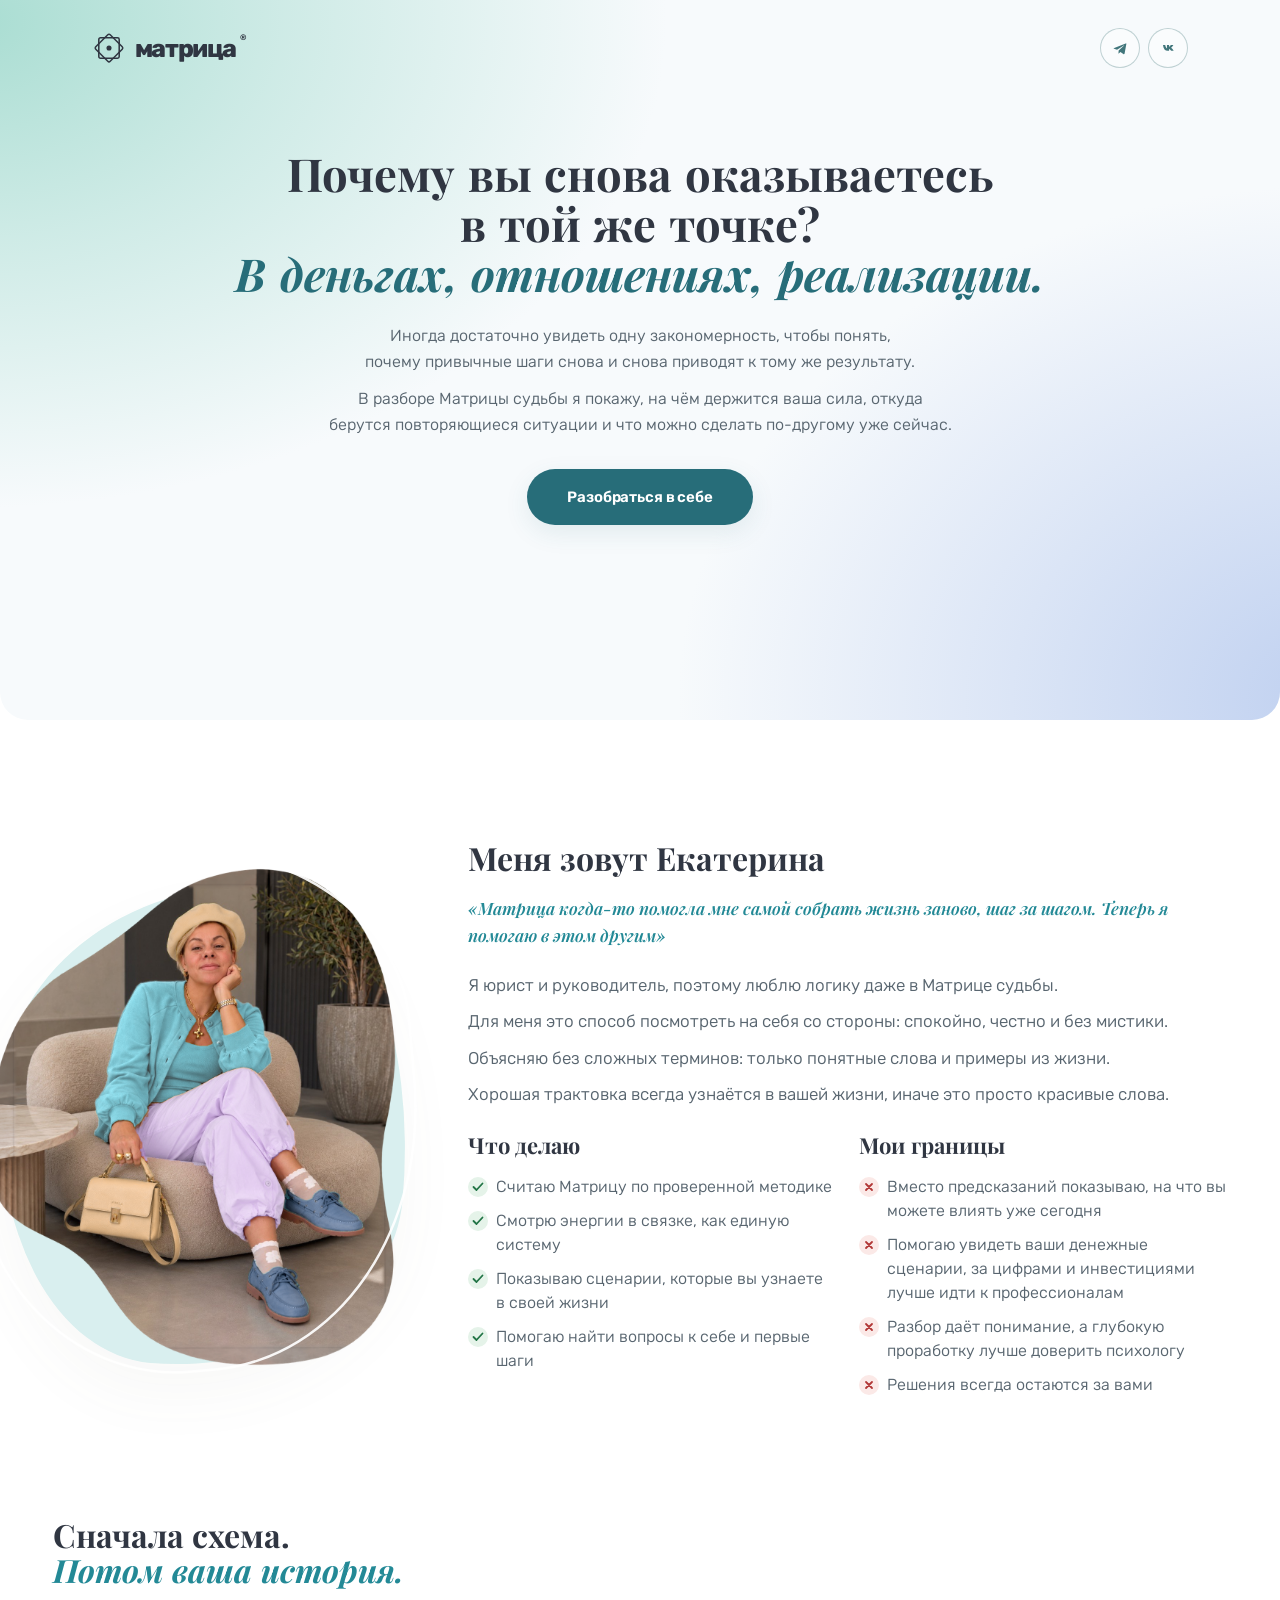
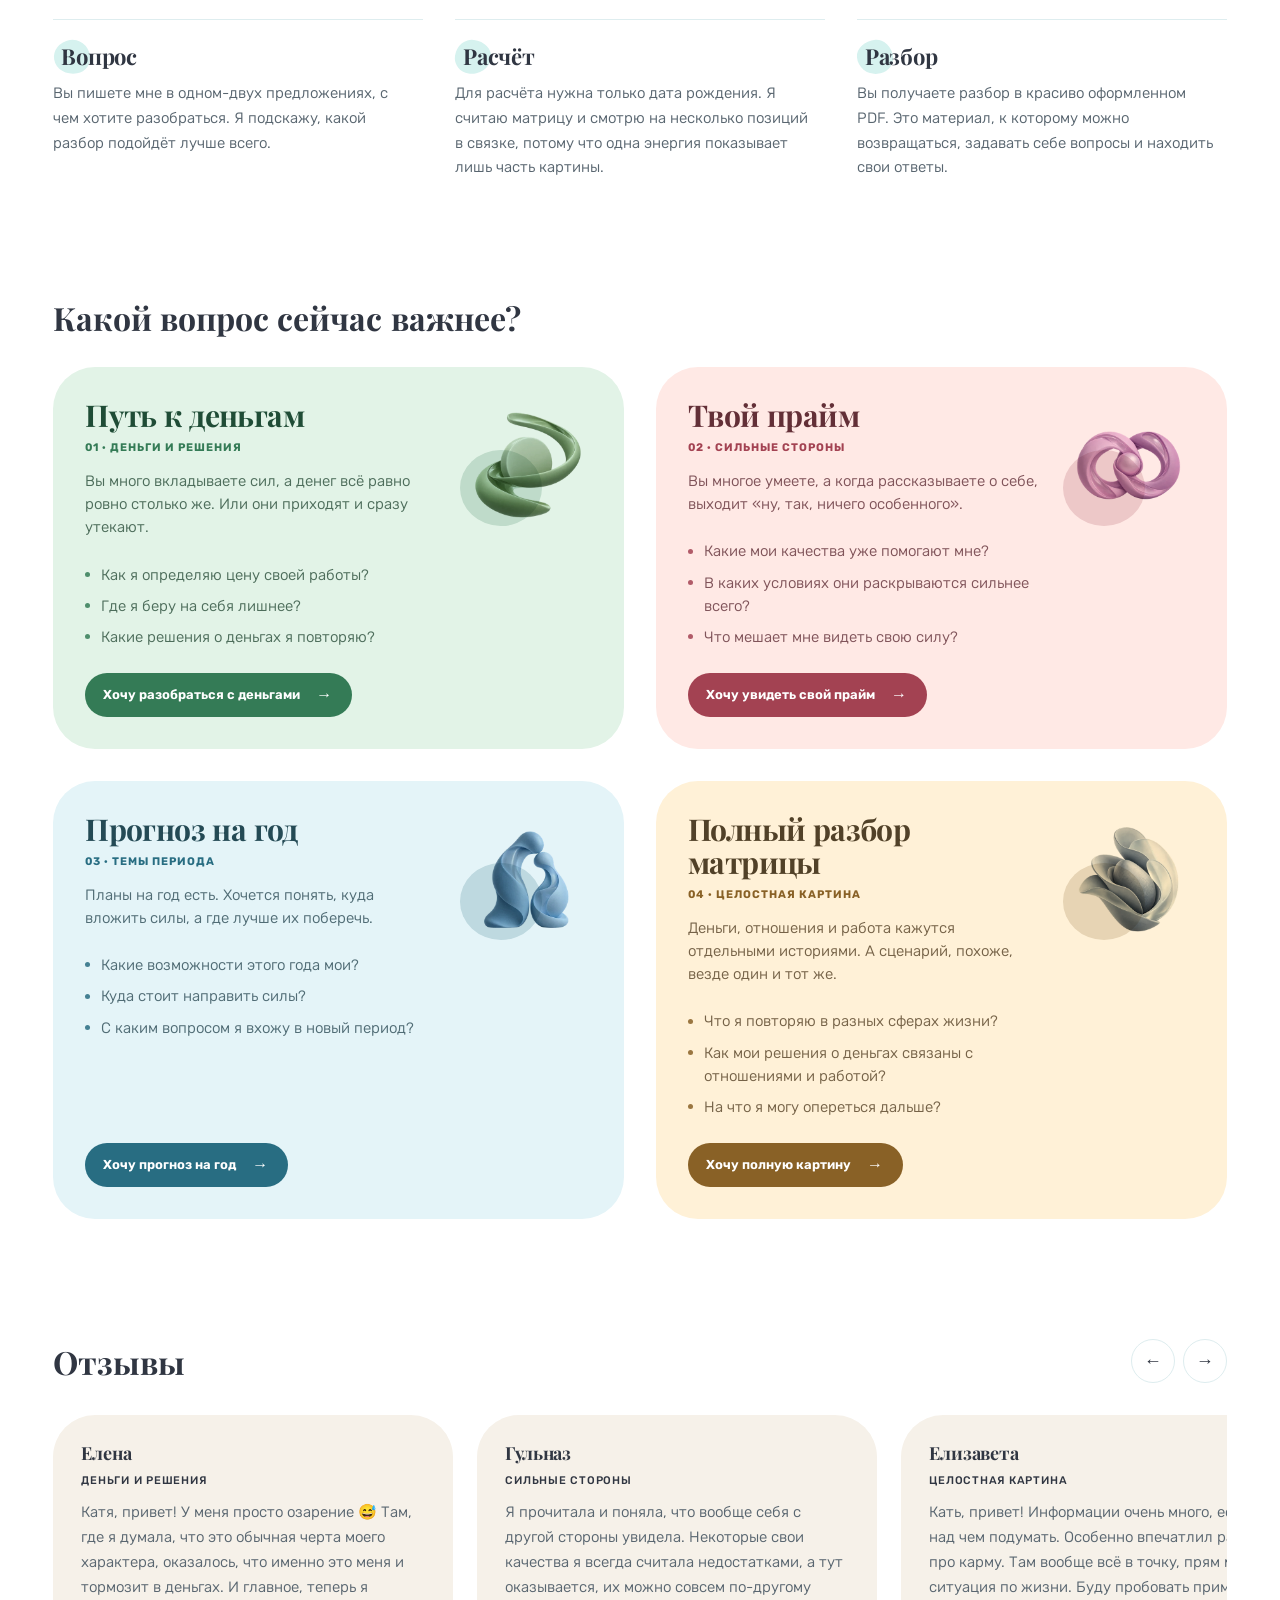
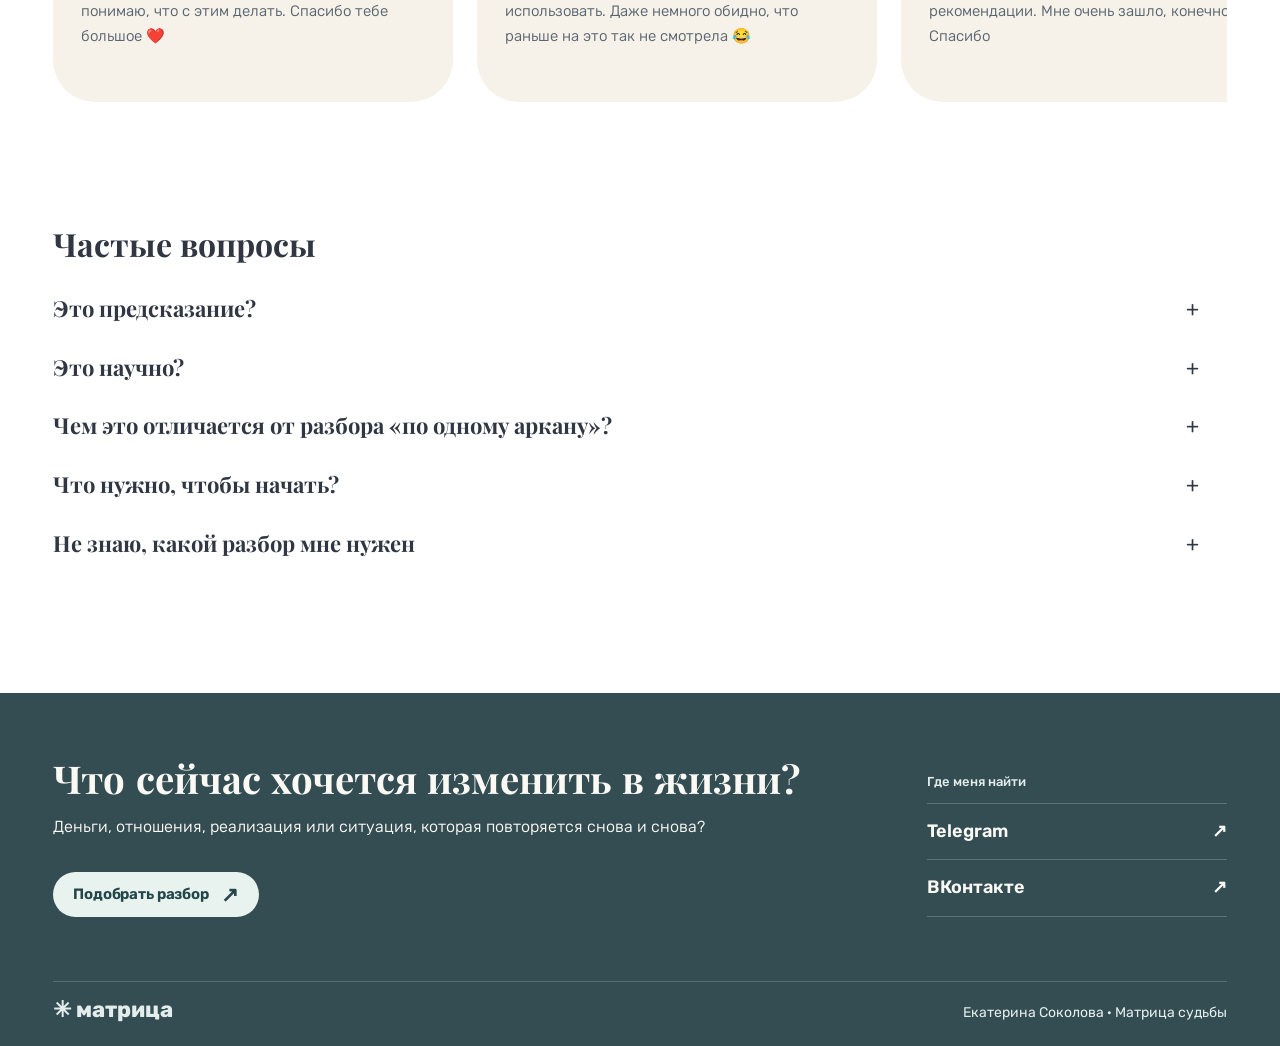
==== commit 31796b8c: "Reviews: real first names, name 4px smaller, label weight 500 Co-Authored-By: Claude Sonnet 5.5 <nor" ====
--- a/index.html
+++ b/index.html
@@ -25,14 +25,14 @@
 .cloud-site[data-site-variant=b]{--review-radius:28px;--review-body:16px;--review-label:11px;--surface-padding:clamp(32px,3vw,52px);--support-canvas:#fbfaf7}.cloud-site[data-site-variant=b].type-cormorant{--display-weight:700;--section-weight:700}.cloud-site[data-site-variant=b] :is(h1,h2,h3,p,.offer-lead strong){letter-spacing:0}.cloud-site[data-site-variant=b] :is(a,button,summary):focus-visible{outline:2px solid var(--hero-action);outline-offset:4px}.cloud-site[data-site-variant=b] .hero-socials{display:none}.cloud-site[data-site-variant=b] :is(.author-hero,.cloud-approach,.cloud-process,.offer-card,.cloud-ending,.footer-reveal-card){border-radius:var(--review-radius)}.cloud-site[data-site-variant=b] .author-hero .cloud-hero-bottom{padding-top:18px;font-size:12px;line-height:1.5}.cloud-site[data-site-variant=b] .author-hero-bottom-links{justify-content:flex-end;width:auto}.cloud-site[data-site-variant=b] .hero-social-link{width:40px;height:40px}.cloud-site[data-site-variant=b] .hero-social-link.is-disabled{opacity:.5}.cloud-site[data-site-variant=b] .hero-nav .hero-code-link{align-items:center;min-height:40px;padding:10px 18px;display:inline-flex}.cloud-site[data-site-variant=b] .author-hero .author-hero-title{letter-spacing:0;line-height:1.06}.cloud-site[data-site-variant=b] .author-hero .cloud-hero-copy>p{letter-spacing:0;text-wrap:pretty;max-width:49ch;margin:24px 0 28px;font-size:clamp(16px,1.05vw,18px);line-height:1.6}.cloud-site[data-site-variant=b] .cloud-button{gap:28px;min-height:52px;padding:14px 24px;font-size:14px;line-height:1.3}.cloud-site[data-site-variant=b] .cloud-button>span{font-size:21px}.cloud-site[data-site-variant=b] .cloud-approach{padding:36px var(--surface-padding);background:color-mix(in srgb,var(--hero-action) 3%,var(--support-canvas));scroll-margin-top:24px}.cloud-site[data-site-variant=b] .cloud-approach:before{background:color-mix(in srgb,var(--hero-action) 8%,#fff);opacity:.28}.cloud-site[data-site-variant=b] .cloud-approach blockquote{padding:0 70px}.cloud-site[data-site-variant=b] .cloud-approach blockquote:before,.cloud-site[data-site-variant=b] .cloud-approach blockquote:after{font-family:var(--display-font);color:#2e67c721;pointer-events:none;font-size:112px;font-style:italic;font-weight:600;line-height:.8;position:absolute;top:50%;transform:translateY(-50%)skew(-8deg)}.cloud-site[data-site-variant=b] .cloud-approach blockquote:before{content:"«";left:0}.cloud-site[data-site-variant=b] .cloud-approach blockquote:after{content:"»";right:0}.cloud-site[data-site-variant=b] .cloud-approach blockquote p{letter-spacing:0;text-align:center;text-wrap:pretty;max-width:1360px;margin-inline:auto;font-size:clamp(19px,1.3vw,23px);line-height:1.5}.cloud-site[data-site-variant=b] .cloud-approach blockquote em{white-space:nowrap}.cloud-site[data-site-variant=b] .cloud-process{background:color-mix(in srgb,var(--process-surface) 30%,var(--support-canvas));scroll-margin-top:24px}.cloud-site[data-site-variant=b] :is(.cloud-process h2,.cloud-formats h2){letter-spacing:0;font-size:clamp(36px,2.7vw,48px);line-height:1.12}.cloud-site[data-site-variant=b] .cloud-process-intro>p{font-size:var(--review-body);max-width:70ch;color:color-mix(in srgb,var(--process-ink),transparent 8%);margin-top:20px;line-height:1.65}.cloud-site[data-site-variant=b] .cloud-process-steps{gap:20px;margin-top:28px}.cloud-site[data-site-variant=b] .cloud-process-steps article{background:color-mix(in srgb,var(--process-card) 58%,#fff);min-height:0;box-shadow:inset 0 0 0 1px color-mix(in srgb,var(--process-accent) 8%,transparent);border-radius:20px;padding:28px}.cloud-site[data-site-variant=b] .cloud-process-steps article>span{font-size:var(--review-label);letter-spacing:.07em;line-height:1.4}.cloud-site[data-site-variant=b] .cloud-process-steps h3{letter-spacing:0;margin:16px 0 10px;font-size:28px;line-height:1.15}.cloud-site[data-site-variant=b] .cloud-process-steps p{color:color-mix(in srgb,var(--process-ink),transparent 12%);font-size:15px;line-height:1.65}.cloud-site[data-site-variant=b] .cloud-formats-scene{scroll-margin-top:24px}.cloud-site[data-site-variant=b] .cloud-formats-heading{margin-bottom:28px}.cloud-site[data-site-variant=b] .cloud-formats-heading .cloud-label{font-size:var(--review-label);letter-spacing:.08em}.cloud-site[data-site-variant=b] .cloud-formats-heading h2{margin-top:12px}.cloud-site[data-site-variant=b] .offer-card{background:color-mix(in srgb,var(--offer-bg) 38%,var(--support-canvas));min-height:440px;box-shadow:inset 0 0 0 1px color-mix(in srgb,var(--offer-accent) 7%,transparent);padding:36px}.cloud-site[data-site-variant=b] .offer-card-main{grid-template-columns:minmax(0,1fr) 128px;gap:24px}.cloud-site[data-site-variant=b] .offer-card h3{letter-spacing:0;margin-bottom:16px;font-size:clamp(30px,2.1vw,38px);line-height:1.12}.cloud-site[data-site-variant=b] .offer-lead{font-size:var(--review-body);max-width:42ch;line-height:1.6}.cloud-site[data-site-variant=b] .offer-lead strong{font-size:var(--review-label);letter-spacing:.06em;margin:0 0 12px;line-height:1.5;display:block}.cloud-site[data-site-variant=b] .offer-kicker{font-size:var(--review-label);letter-spacing:.06em;line-height:1.5}.cloud-site[data-site-variant=b] .offer-art{width:128px;margin-top:-6px}.cloud-site[data-site-variant=b] .offer-art:before{background:color-mix(in srgb,var(--offer-accent),transparent 93%)}.cloud-site[data-site-variant=b] .offer-art img{opacity:.82}.cloud-site[data-site-variant=b] .offer-focus{margin-top:24px}.cloud-site[data-site-variant=b] .offer-focus>span{font-size:var(--review-label);letter-spacing:.07em}.cloud-site[data-site-variant=b] .offer-focus ul{gap:8px;margin-top:12px}.cloud-site[data-site-variant=b] .offer-focus li{font-size:var(--review-body);line-height:1.55}.cloud-site[data-site-variant=b] .offer-card-footer{margin-top:28px;padding-top:0}.cloud-site[data-site-variant=b] .offer-action{white-space:normal;background:color-mix(in srgb,var(--offer-accent) 14%,#fff);min-height:50px;color:var(--offer-ink);box-shadow:inset 0 0 0 1px color-mix(in srgb,var(--offer-accent) 20%,transparent);gap:22px;padding:14px 20px;font-size:14px;line-height:1.3}.cloud-site[data-site-variant=b] .offer-action:hover{background:color-mix(in srgb,var(--offer-accent) 22%,#fff)}.cloud-site[data-site-variant=b] .cloud-ending{background:color-mix(in srgb,#dff0df 34%,var(--support-canvas));align-items:center;gap:20px 48px;padding-block:32px}.cloud-site[data-site-variant=b] .cloud-ending>.cloud-label{font-size:var(--review-label);letter-spacing:.08em}.cloud-site[data-site-variant=b] .cloud-ending h2{letter-spacing:0;font-size:clamp(32px,2.4vw,42px);line-height:1.14}.cloud-site[data-site-variant=b] .cloud-ending>div>p{font-size:var(--review-body);margin-bottom:20px;line-height:1.6}.cloud-site[data-site-variant=b] .cloud-ending:after{display:none}.cloud-site[data-site-variant=b] .cloud-ending .cloud-button{color:#fff;background:#70a48b}.cloud-site[data-site-variant=b] .footer-reveal{--footer-light:color-mix(in srgb,var(--hero-action) 5%,#fff);--footer-ink:var(--hero-ink)}.cloud-site[data-site-variant=b] .footer-reveal .author-footer-dark{display:none}.cloud-site[data-site-variant=b] .footer-reveal .author-footer-light{background:var(--footer-light);color:var(--footer-ink);min-height:340px;padding-block:36px}.cloud-site[data-site-variant=b] .footer-reveal .author-footer-intro>.cloud-label{font-size:var(--review-label);letter-spacing:.08em}.cloud-site[data-site-variant=b] .footer-reveal .author-footer-kicker{color:var(--hero-body);font-size:12px}.cloud-site[data-site-variant=b] .footer-reveal .author-footer-words{width:calc(100% - 220px);padding-top:28px}.cloud-site[data-site-variant=b] .footer-reveal .author-footer-words h2{font-family:var(--display-font);font-weight:var(--section-weight);letter-spacing:0;color:var(--hero-ink);font-size:clamp(36px,3vw,48px);line-height:1.14}.cloud-site[data-site-variant=b] .footer-reveal .author-footer-action{flex-wrap:wrap;align-items:center;gap:24px 32px;margin-top:24px}.cloud-site[data-site-variant=b] .footer-reveal .author-footer-action>p{opacity:1;color:var(--hero-body);font-size:15px;line-height:1.6}.cloud-site[data-site-variant=b] .footer-reveal .author-contact-button{background:var(--hero-action);color:#fff;white-space:nowrap;flex-shrink:0}.cloud-site[data-site-variant=b] .footer-reveal .author-portrait{right:var(--surface-padding);width:140px;top:92px}.cloud-site[data-site-variant=b] .footer-reveal .author-portrait-wash{background:color-mix(in srgb,var(--hero-action) 15%,#fff)}.cloud-site[data-site-variant=b] .footer-reveal .author-footer-bottom{border-color:var(--hero-rule);gap:20px;margin-top:32px;padding-top:24px;font-size:12px}.cloud-site[data-site-variant=b] .footer-reveal .author-footer-bottom nav{gap:24px;font-size:12px}@media (min-width:761px){.cloud-site[data-site-variant=b] .cloud-hero:not(.author-hero-preview){grid-template-rows:auto minmax(420px,1fr) auto;height:auto;min-height:580px;max-height:none}.cloud-site[data-site-variant=b] .author-hero:not(.author-hero-preview) .cloud-hero-art{padding-top:24px}.cloud-site[data-site-variant=b] .author-hero:not(.author-hero-preview) .author-portrait{width:min(28vw,375px);min-width:0}}@media (max-width:1180px){.cloud-site[data-site-variant=b] .offer-card{padding:28px}.cloud-site[data-site-variant=b] .offer-card-main{grid-template-columns:minmax(0,1fr) 96px;gap:18px}.cloud-site[data-site-variant=b] .offer-art{width:96px}.cloud-site[data-site-variant=b] .cloud-approach .quote-desktop-break{display:none}}@media (min-width:761px) and (max-width:980px){.cloud-site[data-site-variant=b] .offer-card-main{display:block}.cloud-site[data-site-variant=b] .offer-art{width:80px;position:absolute;top:28px;right:24px}.cloud-site[data-site-variant=b] .offer-card h3{padding-right:76px}.cloud-site[data-site-variant=b] .offer-lead{max-width:none;padding-top:8px}.cloud-site[data-site-variant=b] .cloud-process-steps article{padding:20px}}@media (max-width:760px){.cloud-site[data-site-variant=b]{--review-radius:24px;--surface-padding:24px}.cloud-site[data-site-variant=b] .author-hero{grid-template-columns:1fr;height:auto;min-height:0;max-height:none;padding:24px}.cloud-site[data-site-variant=b] .cloud-hero-top{flex-wrap:wrap;gap:16px}.cloud-site[data-site-variant=b] .hero-brand strong{font-size:22px}.cloud-site[data-site-variant=b] .hero-brand svg{width:30px;height:30px}.cloud-site[data-site-variant=b] .hero-nav{gap:6px;margin-left:auto}.cloud-site[data-site-variant=b] .hero-nav .hero-code-link{min-height:38px;padding:9px 14px;font-size:12px}.cloud-site[data-site-variant=b] .hero-social-link{width:34px;height:34px}.cloud-site[data-site-variant=b] .author-hero .cloud-hero-copy{padding-top:32px}.cloud-site[data-site-variant=b] .author-hero .author-hero-title{font-size:clamp(34px,8.8vw,56px);line-height:1.08}.cloud-site[data-site-variant=b] .author-hero .cloud-hero-copy>p{margin:20px 0 24px;font-size:16px;line-height:1.6}.cloud-site[data-site-variant=b] .author-hero .cloud-hero-art{min-height:0;margin:28px 0 16px}.cloud-site[data-site-variant=b] .author-hero:not(.author-hero-preview) .author-portrait{width:min(64vw,300px);margin-bottom:10px}.cloud-site[data-site-variant=b] .author-hero .cloud-hero-bottom{flex-wrap:nowrap;gap:20px;font-size:11px}.cloud-site[data-site-variant=b] .author-hero-bottom-links{flex:none;width:auto}.cloud-site[data-site-variant=b] .author-hero-bottom-links>a{gap:12px}.cloud-site[data-site-variant=b] .cloud-approach{padding:28px 24px}.cloud-site[data-site-variant=b] .cloud-approach blockquote{padding:0 34px}.cloud-site[data-site-variant=b] .cloud-approach blockquote:before,.cloud-site[data-site-variant=b] .cloud-approach blockquote:after{font-size:64px}.cloud-site[data-site-variant=b] .cloud-approach blockquote:before{left:-8px}.cloud-site[data-site-variant=b] .cloud-approach blockquote:after{right:-8px}.cloud-site[data-site-variant=b] .cloud-approach blockquote p{font-size:21px;line-height:1.42}.cloud-site[data-site-variant=b] .cloud-approach blockquote em{white-space:normal}.cloud-site[data-site-variant=b] :is(.cloud-process h2,.cloud-formats h2){font-size:34px}.cloud-site[data-site-variant=b] .cloud-process-steps{grid-template-columns:1fr;gap:12px;margin-top:24px}.cloud-site[data-site-variant=b] .cloud-process-steps article{padding:24px}.cloud-site[data-site-variant=b] .cloud-process-steps h3{margin-top:12px}.cloud-site[data-site-variant=b] .cloud-process-steps p{font-size:15px}.cloud-site[data-site-variant=b] .cloud-formats-heading{margin-bottom:24px;padding:0 4px}.cloud-site[data-site-variant=b] .offer-card{min-height:0;padding:28px 24px}.cloud-site[data-site-variant=b] .offer-card-main{display:block}.cloud-site[data-site-variant=b] .offer-card h3{align-items:center;min-height:64px;margin-bottom:12px;padding-right:72px;font-size:32px;display:flex}.cloud-site[data-site-variant=b] .offer-art{width:80px;height:80px;margin:0;position:absolute;top:28px;right:20px}.cloud-site[data-site-variant=b] .offer-lead{max-width:none}.cloud-site[data-site-variant=b] .offer-focus li{font-size:15px}.cloud-site[data-site-variant=b] .offer-action{gap:16px;max-width:100%;font-size:13px}.cloud-site[data-site-variant=b] .cloud-ending{grid-template-columns:1fr;gap:18px}.cloud-site[data-site-variant=b] .cloud-ending h2{font-size:32px}.cloud-site[data-site-variant=b] .footer-reveal .author-footer-light{flex-direction:column;min-height:0;padding:28px 24px;display:flex}.cloud-site[data-site-variant=b] .footer-reveal .author-footer-words{width:100%;padding-top:24px}.cloud-site[data-site-variant=b] .footer-reveal .author-footer-words h2{max-width:14ch;font-size:36px}.cloud-site[data-site-variant=b] .footer-reveal .author-footer-action{align-items:flex-start;gap:20px}.cloud-site[data-site-variant=b] .footer-reveal .author-portrait{display:none}.cloud-site[data-site-variant=b] .footer-reveal .author-footer-bottom{flex-wrap:wrap;margin-top:28px}.cloud-site[data-site-variant=b] .footer-reveal .author-footer-bottom nav{gap:16px;font-size:12px}}.cloud-site[data-site-variant=b] .author-photo-options{border-left:0;flex-wrap:wrap;gap:4px;padding:0;display:flex}.cloud-site[data-site-variant=b] .author-photo-options>span{opacity:1;margin:0 8px 0 0;font-size:12px}.cloud-site[data-site-variant=b] .author-photo-options a{opacity:1;border-radius:999px;min-height:36px;padding:9px 12px;font-size:12px;line-height:1.4}.cloud-site[data-site-variant=b] .author-hero-bottom-links{flex-wrap:wrap;align-items:center;gap:24px;display:flex}.cloud-site[data-site-variant=b] .process-tone-switch{flex-wrap:wrap;flex-shrink:0;display:flex}.cloud-site[data-site-variant=b] .process-tone-switch a{min-height:36px;padding:11px 13px;font-size:12px}.cloud-site[data-site-variant=b] .offer-controls{display:flex}.cloud-site[data-site-variant=b] .offer-layout-switch a{min-height:36px;padding:11px 12px;font-size:12px}.cloud-site[data-site-variant=b] .offer-layout-switch>span{font-size:11px}@media (max-width:1100px){.cloud-site[data-site-variant=b] .cloud-process-heading{flex-direction:column;gap:20px}.cloud-site[data-site-variant=b] .cloud-formats-heading{align-items:flex-start;gap:24px}}@media (max-width:760px){.cloud-site[data-site-variant=b] .author-hero .cloud-hero-bottom{flex-wrap:wrap;gap:16px}.cloud-site[data-site-variant=b] .author-hero-bottom-links{justify-content:space-between;gap:16px;width:100%}.cloud-site[data-site-variant=b] .author-photo-options{justify-content:flex-start}.cloud-site[data-site-variant=b] .offer-controls{align-items:flex-start;max-width:100%}.cloud-site[data-site-variant=b] .offer-layout-switch{gap:2px}.cloud-site[data-site-variant=b] .offer-layout-switch a{padding:10px;font-size:11px}}
 .site-composition-switch{flex-wrap:wrap;justify-content:flex-end;align-items:center;gap:20px;padding:18px 0 0;scroll-margin-top:24px;font-size:12px;line-height:1.5;display:flex}.site-composition-switch>span{color:#736d7a}.site-composition-switch a{color:#68616e;border-bottom:2px solid #0000;align-items:center;min-height:40px;display:inline-flex}.site-composition-switch a[aria-current=page]{border-color:var(--hero-action);color:var(--hero-ink);font-weight:650}.site-composition-switch a:hover{color:var(--hero-action)}.cloud-site[data-site-variant=b][data-surface=flat]{--flat-rule:color-mix(in srgb,var(--hero-ink) 14%,transparent);--flat-gap:clamp(56px,5vw,88px);--flat-body:#5e5965;--flat-ink:#302c36}.cloud-site[data-site-variant=b][data-surface=flat] .cloud-content-layer{box-shadow:none;background:0 0;gap:0;margin-top:0}.cloud-site[data-site-variant=b][data-surface=flat] :is(.cloud-approach,.cloud-process,.cloud-process-steps article,.offer-card){box-shadow:none;background:0 0;border-radius:0}.cloud-site[data-site-variant=b][data-surface=flat] .cloud-approach{padding:32px var(--surface-padding) 48px;overflow:visible}.cloud-site[data-site-variant=b][data-surface=flat] .cloud-approach:before{display:none}.cloud-site[data-site-variant=b][data-surface=flat] .cloud-approach blockquote{max-width:1160px;margin-inline:auto;padding-inline:40px}.cloud-site[data-site-variant=b][data-surface=flat] .cloud-approach blockquote p{color:var(--flat-body);font-size:clamp(20px,1.5vw,26px);line-height:1.55}.cloud-site[data-site-variant=b][data-surface=flat] .cloud-approach blockquote:before,.cloud-site[data-site-variant=b][data-surface=flat] .cloud-approach blockquote:after{letter-spacing:0;color:color-mix(in srgb,var(--hero-action) 22%,transparent);font-size:72px}.cloud-site[data-site-variant=b][data-surface=flat] .cloud-process{padding:var(--flat-gap) 0;border-block:1px solid var(--flat-rule);color:var(--flat-ink);grid-template-columns:minmax(0,1fr) minmax(0,1fr);gap:clamp(40px,6vw,112px);display:grid}.cloud-site[data-site-variant=b][data-surface=flat] .cloud-process-intro{flex-direction:column;align-items:flex-start;gap:0;display:flex}.cloud-site[data-site-variant=b][data-surface=flat] .cloud-process-heading{display:contents}.cloud-site[data-site-variant=b][data-surface=flat] .cloud-process-intro>p{order:1}.cloud-site[data-site-variant=b][data-surface=flat] .cloud-process-intro .flat-layout-options{order:2;margin-top:20px}.flat-layout-options{color:var(--flat-body);font-size:12px;line-height:1.5}.flat-layout-options summary{cursor:pointer;min-height:36px;padding:8px 0;list-style:none}.flat-layout-options summary::-webkit-details-marker{display:none}.flat-layout-options summary:after{content:" +";color:var(--hero-action);margin-left:8px}.flat-layout-options[open] summary:after{content:" −"}.flat-layout-options summary:hover{color:var(--hero-action)}.flat-layout-options>div{padding-block:8px}.cloud-site[data-site-variant=b][data-surface=flat] .cloud-process h2{font-size:clamp(36px,3vw,50px);line-height:1.12}.cloud-site[data-site-variant=b][data-surface=flat] .cloud-process-intro>p{max-width:48ch;color:var(--flat-body);margin-top:24px}.cloud-site[data-site-variant=b][data-surface=flat] .process-tone-switch{width:fit-content;box-shadow:none;background:0 0;border-radius:0;gap:16px;margin-top:0;padding:0;display:flex}.cloud-site[data-site-variant=b][data-surface=flat] .process-tone-switch a{min-height:32px;color:var(--flat-body);background:0 0;border-bottom:2px solid #0000;border-radius:0;padding:6px 0}.cloud-site[data-site-variant=b][data-surface=flat] .process-tone-switch a[aria-current=page]{color:var(--process-accent);border-color:currentColor;font-weight:650}.cloud-site[data-site-variant=b][data-surface=flat] .cloud-process-steps{grid-template-columns:1fr;align-content:start;gap:28px;margin:0}.cloud-site[data-site-variant=b][data-surface=flat] .cloud-process-steps article{min-height:0;color:var(--flat-ink);grid-template-columns:104px minmax(0,1fr);gap:6px 24px;padding:0;display:grid}.cloud-site[data-site-variant=b][data-surface=flat] .cloud-process-steps article>span{color:var(--process-accent);grid-row:1/3;padding-top:9px}.cloud-site[data-site-variant=b][data-surface=flat] .cloud-process-steps h3{margin:0;font-size:30px;line-height:1.15}.cloud-site[data-site-variant=b][data-surface=flat] .cloud-process-steps p{color:var(--flat-body);max-width:48ch;font-size:15px;line-height:1.6}.cloud-site[data-site-variant=b][data-surface=flat] .cloud-formats-scene{padding-top:var(--flat-gap)}.cloud-site[data-site-variant=b][data-surface=flat] :is(.cloud-formats,.cloud-formats-track){background:0 0;padding:0;overflow:visible}.cloud-site[data-site-variant=b][data-surface=flat] .cloud-formats-heading{align-items:flex-start;gap:24px;margin-bottom:32px}.cloud-site[data-site-variant=b][data-surface=flat] .cloud-formats-heading h2{margin-top:10px;font-size:clamp(38px,3vw,50px)}.cloud-site[data-site-variant=b][data-surface=flat] .offer-controls{gap:4px}.cloud-site[data-site-variant=b][data-surface=flat] .offer-layout-switch{background:0 0;border:0;border-radius:0;gap:16px;padding:0}.cloud-site[data-site-variant=b][data-surface=flat] .offer-layout-switch>span{color:var(--flat-body);padding:0}.cloud-site[data-site-variant=b][data-surface=flat] .offer-layout-switch a{color:var(--flat-body);background:0 0;border-bottom:1px solid #0000;border-radius:0;padding:8px 0}.cloud-site[data-site-variant=b][data-surface=flat] .offer-layout-switch a[aria-current=page]{color:var(--flat-ink);border-color:currentColor}.cloud-site[data-site-variant=b][data-surface=flat] .offer-grid{gap:0 clamp(40px,6vw,112px)}.cloud-site[data-site-variant=b][data-surface=flat] .offer-card{border-top:1px solid var(--flat-rule);min-height:0;color:var(--flat-ink);padding:32px 0;overflow:visible}.cloud-site[data-site-variant=b][data-surface=flat] .offer-card-main{grid-template-columns:minmax(0,1fr) 92px;align-items:start;gap:24px;display:grid}.cloud-site[data-site-variant=b][data-surface=flat] .offer-card h3{min-height:0;color:var(--flat-ink);margin:0 0 16px;padding:0;font-size:clamp(30px,2.3vw,40px)}.cloud-site[data-site-variant=b][data-surface=flat] .offer-lead{max-width:48ch;color:var(--flat-body);font-size:16px;line-height:1.6}.cloud-site[data-site-variant=b][data-surface=flat] .offer-art{width:92px;height:92px;margin:0;position:relative;inset:auto}.cloud-site[data-site-variant=b][data-surface=flat] .offer-art:before{display:none}.cloud-site[data-site-variant=b][data-surface=flat] .offer-art img{opacity:.8}.cloud-site[data-site-variant=b][data-surface=flat] .offer-focus{margin-top:24px}.cloud-site[data-site-variant=b][data-surface=flat] .offer-focus>span{color:var(--flat-body)}.cloud-site[data-site-variant=b][data-surface=flat] .offer-focus li{color:var(--flat-body);font-size:15px}.cloud-site[data-site-variant=b][data-surface=flat] .offer-card-footer{margin-top:20px}.cloud-site[data-site-variant=b][data-surface=flat] .offer-action{min-height:44px;box-shadow:none;color:var(--offer-accent);text-underline-offset:5px;background:0 0;border-radius:0;gap:18px;padding:8px 0;font-size:14px}.cloud-site[data-site-variant=b][data-surface=flat] .offer-action:hover{background:0 0;text-decoration:underline;transform:none}.flat-footer{border-top:1px solid var(--flat-rule);padding-top:var(--flat-gap);color:var(--flat-ink);margin-top:32px}.flat-footer-main{grid-template-columns:minmax(0,1fr) minmax(0,1fr);align-items:center;gap:clamp(40px,6vw,112px);display:grid}.flat-footer h2{font-family:var(--display-font);font-weight:var(--section-weight);margin:16px 0 20px;font-size:clamp(36px,3vw,50px);line-height:1.12}.flat-footer p{color:var(--flat-body);font-size:16px;line-height:1.6}.flat-footer .author-contact-button{background:var(--hero-action);color:#fff;margin-top:24px}.flat-footer-access{padding-left:128px}.flat-footer h3{font-family:var(--display-font);font-weight:var(--section-weight);margin-bottom:12px;font-size:30px;line-height:1.2}.flat-access-link{min-height:44px;color:var(--hero-action);align-items:center;gap:24px;margin-top:12px;font-size:15px;display:inline-flex}.flat-access-link:hover{text-underline-offset:5px;text-decoration:underline}.flat-footer-bottom{border-top:1px solid var(--flat-rule);margin-top:var(--flat-gap);color:var(--flat-body);align-items:center;gap:24px;padding-block:24px;font-size:12px;display:flex}.flat-footer-bottom nav{gap:24px;margin-left:auto;display:flex}@media (max-width:1100px){.cloud-site[data-site-variant=b][data-surface=flat] .cloud-process{grid-template-columns:1fr;gap:36px}.cloud-site[data-site-variant=b][data-surface=flat] .cloud-process-intro>p{max-width:65ch}.cloud-site[data-site-variant=b][data-surface=flat] .cloud-process-steps{grid-template-columns:repeat(3,minmax(0,1fr));gap:24px}.cloud-site[data-site-variant=b][data-surface=flat] .cloud-process-steps article{display:block}.cloud-site[data-site-variant=b][data-surface=flat] .cloud-process-steps h3{margin:12px 0 8px}.cloud-site[data-site-variant=b][data-surface=flat] .offer-card-main{grid-template-columns:minmax(0,1fr) 72px;gap:16px}.cloud-site[data-site-variant=b][data-surface=flat] .offer-art{width:72px;height:72px}.flat-footer-access{padding-left:0}}@media (max-width:760px){.site-composition-switch{justify-content:flex-start;gap:16px;padding:12px 12px 0;font-size:11px}.cloud-site[data-site-variant=b][data-surface=flat]{--flat-gap:40px}.cloud-site[data-site-variant=b][data-surface=flat] :is(.cloud-content-layer,.flat-footer){margin-inline:12px}.cloud-site[data-site-variant=b][data-surface=flat] .cloud-approach{padding:28px 0 36px}.cloud-site[data-site-variant=b][data-surface=flat] .cloud-approach blockquote{padding-inline:12px}.cloud-site[data-site-variant=b][data-surface=flat] .cloud-approach blockquote p{font-size:20px;line-height:1.4}.cloud-site[data-site-variant=b][data-surface=flat] .cloud-approach blockquote:before,.cloud-site[data-site-variant=b][data-surface=flat] .cloud-approach blockquote:after{font-size:48px}.cloud-site[data-site-variant=b][data-surface=flat] .cloud-process-steps{grid-template-columns:1fr;gap:24px}.cloud-site[data-site-variant=b][data-surface=flat] .cloud-process-steps article{display:block}.cloud-site[data-site-variant=b][data-surface=flat] .cloud-process-steps h3{margin:10px 0 8px;font-size:28px}.cloud-site[data-site-variant=b][data-surface=flat] .cloud-formats-heading{gap:20px}.cloud-site[data-site-variant=b][data-surface=flat] .offer-controls{align-items:flex-start;width:100%}.cloud-site[data-site-variant=b][data-surface=flat] .offer-layout-switch{gap:12px}.cloud-site[data-site-variant=b][data-surface=flat] .offer-layout-switch>span{width:auto}.cloud-site[data-site-variant=b][data-surface=flat] .offer-card{padding:28px 0}.cloud-site[data-site-variant=b][data-surface=flat] .offer-card-main{padding-right:0;display:block}.cloud-site[data-site-variant=b][data-surface=flat] .offer-card h3{max-width:none;min-height:58px;padding-right:76px;font-size:32px;display:block}.cloud-site[data-site-variant=b][data-surface=flat] .offer-art{width:60px;height:60px;position:absolute;top:28px;right:0}.cloud-site[data-site-variant=b][data-surface=flat] .offer-lead{padding:0}.flat-footer{margin-top:12px}.flat-footer-main{grid-template-columns:1fr;gap:36px}.flat-footer h2{font-size:38px}.flat-footer-bottom{flex-wrap:wrap;gap:16px}.flat-footer-bottom nav{width:100%;margin-left:0}}
 .cloud-site[data-site-variant=b][data-surface=cards]{--unified-canvas:#fbfaf7;--unified-paper:#fffdfa;--unified-ink:#322c2c;--unified-body:#716966;--unified-rule:#322c2c1f;--unified-radius:28px;background:var(--unified-canvas)}.cloud-site[data-site-variant=b][data-surface=cards] .cloud-main{background:var(--unified-canvas)}.cloud-site[data-site-variant=b][data-surface=cards] .cloud-content-layer{gap:0}.cloud-site[data-site-variant=b][data-surface=cards] .site-composition-switch{color:var(--unified-body);margin-top:18px;padding-inline:clamp(10px,1vw,18px)}.cloud-site[data-site-variant=b][data-surface=cards] .flat-layout-options{color:var(--unified-body);position:relative}.cloud-site[data-site-variant=b][data-surface=cards] .flat-layout-options>summary{cursor:pointer;letter-spacing:.06em;text-transform:uppercase;text-underline-offset:5px;font-size:11px;list-style:none}.cloud-site[data-site-variant=b][data-surface=cards] .flat-layout-options>summary::-webkit-details-marker{display:none}.cloud-site[data-site-variant=b][data-surface=cards] .flat-layout-options[open]>summary{text-decoration:underline}.cloud-site[data-site-variant=b][data-surface=cards] .flat-layout-options>div{margin-top:14px}.cloud-site[data-site-variant=b][data-surface=cards] .cloud-approach-mask{overflow:visible}.cloud-site[data-site-variant=b][data-surface=cards] .cloud-approach{border-block:1px solid var(--unified-rule);background:0 0;border-radius:0;margin-block:0;padding:clamp(54px,6vw,92px) clamp(24px,7vw,120px)}.cloud-site[data-site-variant=b][data-surface=cards] .cloud-approach:before{display:none}.cloud-site[data-site-variant=b][data-surface=cards] .cloud-approach blockquote{padding-inline:72px}.cloud-site[data-site-variant=b][data-surface=cards] .cloud-approach blockquote:before,.cloud-site[data-site-variant=b][data-surface=cards] .cloud-approach blockquote:after{color:color-mix(in srgb,var(--hero-action) 18%,transparent);font-size:88px}.cloud-site[data-site-variant=b][data-surface=cards] .cloud-approach blockquote p{max-width:1120px;color:var(--unified-ink);font-size:clamp(20px,1.45vw,25px);font-weight:600;line-height:1.48}.cloud-site[data-site-variant=b][data-surface=cards] .cloud-process{border-bottom:1px solid var(--unified-rule);background:0 0;border-radius:0;padding:clamp(68px,7vw,112px) 0}.cloud-site[data-site-variant=b][data-surface=cards] .cloud-process-intro{grid-template-columns:minmax(0,1fr) minmax(320px,.78fr);align-items:end;gap:clamp(48px,8vw,140px);display:grid}.cloud-site[data-site-variant=b][data-surface=cards] .cloud-process-heading{display:block}.cloud-site[data-site-variant=b][data-surface=cards] .cloud-process-intro>p{max-width:54ch;color:var(--unified-body);margin:0 0 6px}.cloud-site[data-site-variant=b][data-surface=cards] .cloud-process-steps{gap:18px;margin-top:clamp(36px,4vw,56px)}.cloud-site[data-site-variant=b][data-surface=cards] .cloud-process-steps article{border-radius:var(--unified-radius);background:color-mix(in srgb,var(--process-card) 38%,var(--unified-paper));min-height:250px;box-shadow:inset 0 0 0 1px color-mix(in srgb,var(--process-accent) 7%,transparent);padding:clamp(28px,2.4vw,38px)}.cloud-site[data-site-variant=b][data-surface=cards] .cloud-process-steps h3{color:var(--unified-ink);margin:clamp(34px,4vw,58px) 0 12px}.cloud-site[data-site-variant=b][data-surface=cards] .cloud-process-steps p{color:var(--unified-body)}.cloud-site[data-site-variant=b][data-surface=cards] .cloud-formats-scene{border-bottom:1px solid var(--unified-rule);padding-block:clamp(68px,7vw,112px)}.cloud-site[data-site-variant=b][data-surface=cards] .cloud-formats-heading{align-items:end;margin-bottom:clamp(34px,4vw,54px)}.cloud-site[data-site-variant=b][data-surface=cards] .offer-grid{gap:18px}.cloud-site[data-site-variant=b][data-surface=cards] .offer-card{border-radius:var(--unified-radius);background:color-mix(in srgb,var(--offer-bg) 31%,var(--unified-paper));min-height:440px;box-shadow:inset 0 0 0 1px color-mix(in srgb,var(--offer-accent) 7%,transparent);padding:clamp(30px,2.6vw,40px)}.cloud-site[data-site-variant=b][data-surface=cards] .offer-card-main{grid-template-columns:minmax(0,1fr) 104px}.cloud-site[data-site-variant=b][data-surface=cards] .offer-art{opacity:.82;width:104px}.cloud-site[data-site-variant=b][data-surface=cards] .offer-card h3{color:var(--unified-ink)}.cloud-site[data-site-variant=b][data-surface=cards] .offer-lead,.cloud-site[data-site-variant=b][data-surface=cards] .offer-focus li{color:var(--unified-body)}.cloud-site[data-site-variant=b][data-surface=cards] .offer-action{min-height:46px;box-shadow:none;color:var(--offer-accent);background:0 0;border-radius:0;padding:11px 0;text-decoration:none}.cloud-site[data-site-variant=b][data-surface=cards] .offer-action:hover{text-underline-offset:5px;background:0 0;text-decoration:underline;transform:none}.cloud-site[data-site-variant=b][data-surface=cards] .ending-scene{margin-top:clamp(56px,6vw,96px)}.cloud-site[data-site-variant=b][data-surface=cards] .ending-scene-card{border-radius:var(--unified-radius);background:color-mix(in srgb,var(--hero-action) 5%,var(--unified-paper));box-shadow:inset 0 0 0 1px color-mix(in srgb,var(--hero-action) 6%,transparent);overflow:hidden}.cloud-site[data-site-variant=b][data-surface=cards] .cloud-ending{border-bottom:1px solid var(--unified-rule);background:0 0;border-radius:0}.cloud-site[data-site-variant=b][data-surface=cards] .footer-reveal-card{background:0 0;border-radius:0}.cloud-site[data-site-variant=b][data-surface=cards] .footer-reveal .author-footer-light{background:0 0}@media (max-width:980px){.cloud-site[data-site-variant=b][data-surface=cards] .cloud-process-intro{grid-template-columns:1fr;gap:24px}.cloud-site[data-site-variant=b][data-surface=cards] .cloud-process-intro>p{max-width:64ch}.cloud-site[data-site-variant=b][data-surface=cards] .cloud-process-steps article{min-height:220px}}@media (max-width:760px){.cloud-site[data-site-variant=b][data-surface=cards]{--unified-radius:24px}.cloud-site[data-site-variant=b][data-surface=cards] .cloud-approach{padding:44px 12px}.cloud-site[data-site-variant=b][data-surface=cards] .cloud-approach blockquote{padding-inline:34px}.cloud-site[data-site-variant=b][data-surface=cards] .cloud-approach blockquote p{font-size:20px}.cloud-site[data-site-variant=b][data-surface=cards] .cloud-process,.cloud-site[data-site-variant=b][data-surface=cards] .cloud-formats-scene{padding-block:52px}.cloud-site[data-site-variant=b][data-surface=cards] .cloud-process-steps{gap:12px}.cloud-site[data-site-variant=b][data-surface=cards] .cloud-process-steps article{min-height:0}.cloud-site[data-site-variant=b][data-surface=cards] .cloud-process-steps h3{margin-top:24px}.cloud-site[data-site-variant=b][data-surface=cards] .offer-grid{gap:12px}.cloud-site[data-site-variant=b][data-surface=cards] .offer-card{min-height:0}.cloud-site[data-site-variant=b][data-surface=cards] .ending-scene{margin-top:44px}}.cloud-site[data-site-variant=b][data-surface=cards]{--unified-pad:clamp(26px,2.4vw,40px);--unified-title:clamp(36px,2.7vw,48px)}.cloud-site[data-site-variant=b][data-surface=cards] :is(.cloud-process h2,.cloud-formats h2,.cloud-ending h2,.footer-reveal .author-footer-words h2){color:var(--unified-ink);font-size:var(--unified-title);line-height:1.12}.cloud-site[data-site-variant=b][data-surface=cards] :is(.cloud-formats-heading .cloud-label,.cloud-ending>.cloud-label,.footer-reveal .author-footer-intro>.cloud-label),.cloud-site[data-site-variant=b][data-surface=cards] .offer-focus>span{color:var(--unified-body)}.cloud-site[data-site-variant=b][data-surface=cards] :is(.cloud-process-steps article,.offer-card){padding:var(--unified-pad)}.cloud-site[data-site-variant=b][data-surface=cards] .cloud-ending .cloud-button{min-height:46px;box-shadow:none;color:var(--hero-action);background:0 0;border-radius:0;gap:18px;padding:11px 0}.cloud-site[data-site-variant=b][data-surface=cards] .cloud-ending .cloud-button:hover{text-underline-offset:5px;background:0 0;text-decoration:underline}@media (max-width:760px){.cloud-site[data-site-variant=b][data-surface=cards]{--unified-title:34px}.cloud-site[data-site-variant=b][data-surface=cards] :is(.cloud-process-intro,.cloud-formats-heading){padding-inline:24px}.cloud-site[data-site-variant=b][data-surface=cards] .cloud-formats-heading{align-items:flex-start}.cloud-site[data-site-variant=b][data-surface=cards] .offer-art{top:var(--unified-pad);right:var(--unified-pad);width:64px;height:64px}.cloud-site[data-site-variant=b][data-surface=cards] .offer-card h3{min-height:64px;padding-right:80px}}@media (min-width:761px) and (max-width:980px){.cloud-site[data-site-variant=b][data-surface=cards] .offer-art{top:var(--unified-pad);right:var(--unified-pad);width:64px;height:64px}.cloud-site[data-site-variant=b][data-surface=cards] .offer-card h3{align-items:center;min-height:64px;padding-right:80px;display:flex}.cloud-site[data-site-variant=b][data-surface=cards] .offer-lead{padding-top:0}}
-.cloud-site[data-site-variant=b][data-surface=zebra]{--zebra-panel:color-mix(in srgb,var(--hero-action) 12%,#fff);--zebra-offers-panel:color-mix(in srgb,var(--hero-action) 5%,#fff);--zebra-rule:color-mix(in srgb,var(--hero-action) 15%,#fff);--zebra-highlight:#d6f2ef;--zebra-space:120px;--zebra-pad:var(--surface-padding);--zebra-radius:var(--review-radius);--content-measure:1200px;--row-inset:28px;--zebra-gap:32px;--zebra-card-pad:32px;--zebra-card-radius:42px;--zebra-h2:32px;--zebra-card-title:30px;--zebra-item-title:22px;--zebra-art:132px;--flat-body:var(--hero-body);padding-bottom:var(--section-gap);background:#fff}.cloud-site[data-surface=zebra] .cloud-main{background:#fff}.cloud-site[data-surface=zebra] .cloud-main>:is(.cloud-content-layer,.zebra-next,.zebra-foot){box-sizing:border-box;width:min(100%,var(--content-measure));min-width:0;margin-inline:auto}.cloud-site[data-surface=zebra] .cloud-content-layer{box-shadow:none;background:#fff;border-radius:0;gap:0;margin-top:0;overflow:visible}.cloud-site[data-surface=zebra] .zebra-approach-anchor{height:0;scroll-margin-top:24px}.cloud-site[data-site-variant=b][data-surface=zebra] :is(.cloud-process h2,.cloud-formats-heading h2,.zebra-next h2,.zebra-reviews h2,.zebra-about h2,.zebra-faq h2){font-family:var(--display-font,"Cormorant Garamond",Georgia,serif);font-size:var(--zebra-h2);letter-spacing:-.015em;color:var(--hero-ink);-webkit-text-stroke:.03em currentColor;paint-order:stroke fill;margin:0;font-weight:700;line-height:1.1}.cloud-site[data-surface=zebra] .cloud-process h2 span{color:var(--hero-action)}.cloud-site[data-site-variant=b][data-surface=zebra] .cloud-process{padding:var(--zebra-space) var(--zebra-pad);color:var(--hero-ink);background:#fff;border:0;border-radius:0}.cloud-site[data-surface=zebra] .cloud-process-intro,.cloud-site[data-surface=zebra] .cloud-process-heading{display:block}.cloud-site[data-site-variant=b][data-surface=zebra] .cloud-process-steps{gap:32px;margin-top:40px}.cloud-site[data-site-variant=b][data-surface=zebra] .cloud-process-steps article{border-top:1px solid var(--zebra-rule);min-height:0;box-shadow:none;color:var(--hero-ink);background:#fff;border-radius:0;padding:24px 0 0}.cloud-site[data-site-variant=b][data-surface=zebra] .cloud-process-steps h3{isolation:isolate;width:fit-content;font-size:var(--zebra-item-title);letter-spacing:-.01em;color:var(--hero-ink);margin:0 0 12px 8px;font-weight:700;line-height:1.15;position:relative}.cloud-site[data-surface=zebra] .cloud-process-steps h3:before{content:"";z-index:-1;pointer-events:none;background:var(--zebra-highlight);border-radius:52% 48% 44% 56%/48% 54% 46% 52%;width:1.65em;height:1.55em;position:absolute;top:50%;left:-.35em;transform:translateY(-50%)rotate(-10deg)}.cloud-site[data-surface=zebra] .cloud-process-steps article:nth-child(2) h3:before{border-radius:46% 54% 56% 44%/54% 46%;transform:translateY(-50%)rotate(8deg)}.cloud-site[data-surface=zebra] .cloud-process-steps article:nth-child(3) h3:before{border-radius:55% 45% 48% 52%/46% 56% 44% 54%;transform:translateY(-50%)rotate(-5deg)}.cloud-site[data-site-variant=b][data-surface=zebra] .cloud-process-steps p{color:var(--hero-body);max-width:40ch;margin:0}.cloud-site[data-surface=zebra] .cloud-formats-scene{padding:var(--zebra-pad);background:var(--zebra-offers-panel);border-radius:var(--zebra-radius)}.cloud-site[data-surface=zebra] .cloud-formats-scene .cloud-formats{background:0 0;padding:0}.cloud-site[data-surface=zebra] .cloud-formats-track{padding:0}.cloud-site[data-site-variant=b][data-surface=zebra] .cloud-formats-heading{flex-wrap:wrap;justify-content:space-between;align-items:flex-end;gap:16px 32px;margin-bottom:32px;display:flex}.cloud-site[data-surface=zebra] .offer-view-switch{color:var(--hero-body);flex-wrap:wrap;align-items:center;gap:6px 16px;font-size:12px;line-height:1.3;display:flex}.cloud-site[data-surface=zebra] .offer-view-switch span{opacity:.65}.cloud-site[data-surface=zebra] .offer-view-switch a{color:var(--hero-body);border-bottom:1px solid #0000;padding:4px 0;text-decoration:none}.cloud-site[data-surface=zebra] .offer-view-switch a:hover{color:var(--hero-ink)}.cloud-site[data-surface=zebra] .offer-view-switch a[aria-current=page]{color:var(--hero-ink);border-bottom-color:var(--hero-action);font-weight:650}.cloud-site[data-surface=zebra] .offer-grid{gap:var(--zebra-gap)}.cloud-site[data-site-variant=b][data-surface=zebra] .offer-card{min-height:0;padding:var(--zebra-card-pad);border-radius:var(--zebra-card-radius);background:var(--offer-bg);box-shadow:none}.cloud-site[data-surface=zebra] .offer-card-money{--offer-bg:#f1f7e8;--offer-ink:#203c2a;--offer-muted:#47634e;--offer-accent:#347344}.cloud-site[data-surface=zebra] .offer-card-prime{--offer-bg:#fbeff5;--offer-ink:#47263d;--offer-muted:#6c4a63;--offer-accent:#a33276}.cloud-site[data-surface=zebra] .offer-card-year{--offer-bg:#eff3ff;--offer-ink:#233663;--offer-muted:#47597e;--offer-accent:#3755bf}.cloud-site[data-surface=zebra] .offer-full-yellow .offer-card-full{--offer-bg:#faf3df;--offer-ink:#46391f;--offer-muted:#6b5c3c;--offer-accent:#8a6c2e}.cloud-site[data-surface=zebra] .offer-card{--offer-disc:color-mix(in srgb,var(--offer-accent) 20%,var(--offer-bg))}.cloud-site[data-site-variant=b][data-surface=zebra] .offer-card h3{font-size:var(--zebra-card-title);letter-spacing:-.02em;color:var(--offer-ink);margin:0 0 8px;font-weight:700;line-height:1.1}.cloud-site[data-surface=zebra] :is(.offer-kicker,.offer-focus>span){letter-spacing:.09em;text-transform:uppercase;color:var(--offer-accent);font-size:11px;font-weight:700;line-height:1.4;display:block}.cloud-site[data-surface=zebra] .offer-kicker{margin:0 0 14px}.cloud-site[data-site-variant=b][data-surface=zebra] :is(.offer-lead,.offer-focus li){color:var(--offer-muted);font-size:15px;font-weight:400;line-height:1.55}.cloud-site[data-site-variant=b][data-surface=zebra] .offer-lead{max-width:42ch}.cloud-site[data-site-variant=b][data-surface=zebra] .offer-focus{margin-top:24px}.cloud-site[data-site-variant=b][data-surface=zebra] .offer-focus li:before{opacity:.85}.cloud-site[data-site-variant=b][data-surface=zebra] .offer-card-footer{margin-top:24px}.cloud-site[data-site-variant=b][data-surface=zebra] .offer-action{background:var(--offer-accent);box-shadow:none;color:#fff;letter-spacing:0;border-radius:999px;gap:14px;min-height:44px;padding:11px 18px;font-size:13px;font-weight:650;line-height:1.15}.cloud-site[data-site-variant=b][data-surface=zebra] .offer-action span{font-size:16px}.cloud-site[data-site-variant=b][data-surface=zebra] .offer-action:hover{background:color-mix(in srgb,var(--offer-accent) 88%,#000);text-decoration:none;transform:translateY(-1px)}.cloud-site[data-site-variant=b][data-surface=zebra] .offer-card-main{grid-template-columns:minmax(0,1fr) var(--zebra-art);gap:24px}.cloud-site[data-site-variant=b][data-surface=zebra] .offer-art{width:var(--zebra-art);margin:0}.cloud-site[data-surface=zebra] .offer-art:before{content:"";background:var(--offer-disc);border-radius:50%;display:block;position:absolute;inset:38% 38% 4% 0}.cloud-site[data-site-variant=b][data-surface=zebra] .offer-art img{opacity:1;width:87%;height:87%}@media (min-width:981px){.cloud-site[data-surface=zebra] .offer-grid:is(.offer-view-strip,.offer-view-left,.offer-view-split,.offer-view-ribbon){grid-template-columns:1fr}.cloud-site[data-surface=zebra] .offer-grid:is(.offer-view-strip,.offer-view-left,.offer-view-split,.offer-view-ribbon) :is(.offer-card-main,.offer-card-copy,.offer-card-footer){display:contents}.cloud-site[data-site-variant=b][data-surface=zebra] .offer-grid:is(.offer-view-strip,.offer-view-left,.offer-view-split,.offer-view-ribbon) .offer-card{align-content:center;align-items:start;gap:0 40px;display:grid}.cloud-site[data-surface=zebra] .offer-grid:is(.offer-view-strip,.offer-view-left,.offer-view-split,.offer-view-ribbon) .offer-card h3{grid-area:title}.cloud-site[data-surface=zebra] .offer-grid:is(.offer-view-strip,.offer-view-left,.offer-view-split,.offer-view-ribbon) .offer-kicker{grid-area:kicker;margin:0 0 8px}.cloud-site[data-site-variant=b][data-surface=zebra] .offer-grid:is(.offer-view-strip,.offer-view-left,.offer-view-split,.offer-view-ribbon) .offer-lead{grid-area:lead;max-width:46ch}.cloud-site[data-site-variant=b][data-surface=zebra] .offer-grid:is(.offer-view-strip,.offer-view-left,.offer-view-split,.offer-view-ribbon) .offer-focus{grid-area:focus;margin:0}.cloud-site[data-site-variant=b][data-surface=zebra] .offer-grid:is(.offer-view-strip,.offer-view-left,.offer-view-split,.offer-view-ribbon) .offer-art{grid-area:art;place-self:start}.cloud-site[data-surface=zebra] .offer-grid:is(.offer-view-strip,.offer-view-left,.offer-view-split,.offer-view-ribbon) .offer-inquiry{grid-area:action}.cloud-site[data-site-variant=b][data-surface=zebra] .offer-view-strip .offer-card{grid-template-columns:var(--zebra-art) minmax(0,1.15fr) minmax(0,1fr) 220px;grid-template-areas:"art kicker focus action""art title focus action""art lead focus action"}.cloud-site[data-surface=zebra] .offer-view-strip .offer-art{grid-row:1/4}.cloud-site[data-surface=zebra] .offer-view-strip .offer-inquiry{align-self:center}.cloud-site[data-surface=zebra] .offer-view-strip .offer-focus{grid-row:1/4;align-self:center}.cloud-site[data-site-variant=b][data-surface=zebra] .offer-view-left .offer-card{grid-template-columns:calc(var(--zebra-art) + 24px) minmax(0,1fr);grid-template-areas:"art kicker""art title""art lead""art focus""art action";column-gap:48px}.cloud-site[data-surface=zebra] .offer-view-left .offer-art{--zebra-art:156px;grid-row:1/6;width:156px}.cloud-site[data-site-variant=b][data-surface=zebra] .offer-grid.offer-view-left .offer-focus{margin-top:20px}.cloud-site[data-surface=zebra] .offer-view-left .offer-inquiry{margin-top:24px}.cloud-site[data-site-variant=b][data-surface=zebra] .offer-view-split .offer-card{grid-template-columns:var(--zebra-art) minmax(0,1fr) minmax(0,.9fr);grid-template-areas:"art kicker focus""art title focus""art lead focus""art action focus"}.cloud-site[data-surface=zebra] .offer-view-split .offer-art{grid-row:1/5}.cloud-site[data-surface=zebra] .offer-view-split .offer-focus{border-left:1px solid color-mix(in srgb,var(--offer-accent) 22%,transparent);grid-row:1/5;align-self:stretch;padding-left:40px}.cloud-site[data-surface=zebra] .offer-view-split .offer-inquiry{margin-top:24px}.cloud-site[data-site-variant=b][data-surface=zebra] .offer-view-ribbon .offer-card{grid-template-columns:calc(var(--zebra-art) - 24px) minmax(0,1fr) auto;--zebra-art:108px;grid-template-areas:"art kicker action""art title action""art lead action""art focus focus"}.cloud-site[data-surface=zebra] .offer-view-ribbon .offer-art{grid-row:1/5;width:108px}.cloud-site[data-surface=zebra] .offer-view-ribbon .offer-inquiry{align-self:center}.cloud-site[data-site-variant=b][data-surface=zebra] .offer-grid.offer-view-ribbon .offer-focus{border-top:1px solid color-mix(in srgb,var(--offer-accent) 22%,transparent);grid-template-columns:repeat(3,minmax(0,1fr));align-items:start;column-gap:24px;margin-top:20px;padding-top:20px;display:grid}.cloud-site[data-surface=zebra] .offer-view-ribbon .offer-focus>span{grid-column:1/-1;margin-bottom:10px}.cloud-site[data-surface=zebra] .offer-view-ribbon .offer-focus ul{display:contents}}.cloud-site[data-surface=zebra] .zebra-next{gap:var(--zebra-gap);padding:var(--zebra-space) var(--zebra-pad) 0;background:#fff;grid-template-columns:repeat(2,minmax(0,1fr));display:grid}.cloud-site[data-surface=zebra] .zebra-next-card{min-height:340px;padding:var(--zebra-card-pad);border-radius:var(--zebra-card-radius);background:var(--zebra-panel);color:var(--hero-ink);flex-direction:column;align-items:flex-start;display:flex}.cloud-site[data-surface=zebra] .zebra-next-card p{max-width:36ch;color:var(--hero-body);margin:16px 0 0;font-size:15px;line-height:1.55}.cloud-site[data-surface=zebra] .zebra-next-card :is(.zebra-next-action,.author-contact-button,.author-contact-pending){margin-top:auto}.cloud-site[data-surface=zebra] .zebra-next-card :is(.zebra-next-action,.author-contact-button){white-space:nowrap;background:var(--hero-action);color:#fff;min-height:44px;box-shadow:none;border-radius:999px;align-items:center;gap:14px;margin-top:auto;padding:11px 18px;font-size:13px;font-weight:650;line-height:1.15;text-decoration:none;transition:background-color .2s,transform .2s;display:inline-flex}.cloud-site[data-surface=zebra] .zebra-next-card :is(.zebra-next-action,.author-contact-button):hover{background:var(--hero-action-hover,var(--hero-action));transform:translateY(-1px)}.cloud-site[data-surface=zebra] .zebra-next-card .zebra-next-action-secondary{color:var(--hero-action);box-shadow:inset 0 0 0 1.5px var(--hero-action);background:0 0}.cloud-site[data-surface=zebra] .zebra-next-card .zebra-next-action-secondary:hover{background:color-mix(in srgb,var(--hero-action) 10%,transparent)}.cloud-site[data-surface=zebra] .zebra-next-card :is(.zebra-next-action,.author-contact-button) span{font-size:16px}.cloud-site[data-surface=zebra] .zebra-next-card .author-contact-pending p{margin-top:12px}.cloud-site[data-surface=zebra] .zebra-foot{padding:40px var(--zebra-pad) 0;color:var(--hero-body);background:#fff;flex-wrap:wrap;justify-content:space-between;align-items:center;gap:12px 24px;font-size:13px;display:flex}.cloud-site[data-surface=zebra] .zebra-foot .author-footer-logo{color:var(--hero-ink)}@media (max-width:1100px){.cloud-site[data-site-variant=b][data-surface=zebra]{--zebra-art:120px;--zebra-card-pad:28px}.cloud-site[data-site-variant=b][data-surface=zebra] .offer-card-main{gap:16px}}@media (max-width:980px){.cloud-site[data-surface=zebra] .offer-grid,.cloud-site[data-surface=zebra] .zebra-next{grid-template-columns:1fr}}@media (max-width:760px){.cloud-site[data-site-variant=b][data-surface=zebra]{--page-edge:20px;--zebra-space:72px;--zebra-h2:30px;--zebra-card-title:26px;--zebra-item-title:20px;--zebra-pad:24px;--zebra-gap:20px;--zebra-card-pad:20px;--zebra-art:96px;--zebra-card-radius:42px}.cloud-site[data-site-variant=b][data-surface=zebra] .cloud-process-steps{gap:24px;margin-top:32px}.cloud-site[data-site-variant=b][data-surface=zebra] .cloud-process-steps article{padding-top:20px}.cloud-site[data-site-variant=b][data-surface=zebra] .cloud-formats-heading{align-items:flex-start;padding-inline:0}.cloud-site[data-surface=zebra] .offer-view-switch{display:none}.cloud-site[data-site-variant=b][data-surface=zebra] .offer-card-main{display:block}.cloud-site[data-site-variant=b][data-surface=zebra] .offer-grid .offer-art{right:var(--zebra-card-pad);top:var(--zebra-card-pad);width:var(--zebra-art);height:var(--zebra-art);position:absolute}.cloud-site[data-site-variant=b][data-surface=zebra] .offer-grid .offer-card h3{padding-right:calc(var(--zebra-art) + 12px);min-height:var(--zebra-art);align-items:center;font-size:28px;display:flex}.cloud-site[data-surface=zebra] .zebra-next-card{min-height:0}.cloud-site[data-surface=zebra] .zebra-next-card :is(.zebra-next-action,.author-contact-button){margin-top:32px}}@media (max-width:520px){.cloud-site[data-site-variant=b][data-surface=zebra]{--zebra-art:80px}}@media (max-width:380px){.cloud-site[data-site-variant=b][data-surface=zebra]{--zebra-art:72px}}@media (prefers-reduced-motion:reduce){.cloud-site[data-surface=zebra] .zebra-next-card :is(.zebra-next-action,.author-contact-button){transition:none}}@font-face{font-family:Zebra Source;size-adjust:106%;src:url(/assets/fonts/source-sans-3-cyrillic-wght-normal.woff2)format("woff2");font-weight:200 900;font-display:swap;unicode-range:U+301,U+400-45F,U+490-491,U+4B0-4B1,U+2116}@font-face{font-family:Zebra Source;size-adjust:106%;src:url(/assets/fonts/source-sans-3-latin-wght-normal.woff2)format("woff2");font-weight:200 900;font-display:swap;unicode-range:U+??,U+131,U+152-153,U+2BB-2BC,U+2C6,U+2DA,U+2DC,U+304,U+308,U+329,U+2000-206F,U+20AC,U+2122,U+2191,U+2193,U+2212,U+2215,U+FEFF,U+FFFD}.cloud-site[data-body=rubik]{--body-font:"Cloud Rubik",Arial,sans-serif;font-family:var(--body-font)}.cloud-site[data-body=rubik][data-surface=zebra] .cloud-main :is(p,li){font-weight:350}.cloud-site.cloud-site[data-body=source]{--body-font:"Zebra Source",Arial,sans-serif;font-family:var(--body-font)}.cloud-site.cloud-site[data-body] :is(.hero-brand strong,.hero-brand sup,.cloud-live .shell,.cloud-live .date-display){font-family:var(--body-font)}.cloud-site[data-surface=zebra] .zebra-reviews{padding:var(--zebra-space) var(--zebra-pad) 0;color:var(--hero-ink);background:#fff}.cloud-site[data-surface=zebra] .reviews-heading{justify-content:space-between;align-items:center;gap:24px;display:flex}.cloud-site[data-surface=zebra] .review{flex-direction:column;gap:12px;min-width:0;margin:0;display:flex}.cloud-site[data-surface=zebra] .review header{flex-direction:column;align-items:flex-start;gap:10px;display:flex}.cloud-site[data-surface=zebra] .review b{font-family:var(--display-font,"Cormorant Garamond",Georgia,serif);font-size:var(--zebra-item-title);letter-spacing:-.01em;color:var(--hero-ink);font-weight:700;line-height:1.15}.cloud-site[data-surface=zebra] .review header span{font:700 11px/1.3 var(--body-font);letter-spacing:.07em;color:var(--hero-ink)}.cloud-site[data-surface=zebra] .review time{color:var(--hero-body);opacity:.85;white-space:nowrap;font-size:13px;line-height:1.3}.cloud-site[data-surface=zebra] .review p{color:var(--hero-body);max-width:46ch;margin:0;font-size:15px;line-height:1.65}.cloud-site[data-surface=zebra] .reviews-carousel{--review-paper:#f6f1e9;margin-top:32px}.cloud-site[data-surface=zebra] .reviews-track{scroll-snap-type:x mandatory;scrollbar-width:none;outline-offset:4px;gap:24px;padding-bottom:4px;display:flex;overflow-x:auto}.cloud-site[data-surface=zebra] .reviews-track::-webkit-scrollbar{display:none}.cloud-site[data-surface=zebra] .reviews-track .review{scroll-snap-align:start;padding:var(--row-inset);border-radius:var(--zebra-card-radius);background:var(--review-paper);flex:0 0 min(400px,82vw)}.cloud-site[data-surface=zebra] .reviews-arrows{flex:none;justify-content:flex-end;gap:8px;display:flex}.cloud-site[data-surface=zebra] .reviews-arrows button{border:1px solid var(--zebra-rule);width:44px;height:44px;color:var(--hero-ink);font:inherit;cursor:pointer;background:#fff;border-radius:50%;font-size:18px;line-height:1;transition:background .2s,border-color .2s}.cloud-site[data-surface=zebra] .reviews-arrows button:hover{background:var(--review-paper);border-color:#0000}.cloud-site[data-surface=zebra] .reviews-arrows button:focus-visible{outline:2px solid var(--hero-action);outline-offset:2px}@media (max-width:760px){.cloud-site[data-surface=zebra] .zebra-reviews{padding-top:48px}.cloud-site[data-site-variant=b][data-surface=zebra]{--row-inset:22px}}.cloud-site[data-surface=zebra] .zebra-approach-anchor+.cloud-formats-scene{margin-top:var(--zebra-space)}.cloud-site[data-surface=zebra] .author-hero-note{color:var(--hero-body);opacity:.9;margin-top:14px;font-size:13px;line-height:1.45;display:block}.cloud-site[data-surface=zebra] .offer-focus .offer-not{color:var(--hero-body);margin:14px 0 0;font-size:13px;line-height:1.5}.cloud-site[data-surface=zebra] .offer-focus .offer-not span{letter-spacing:.1em;text-transform:uppercase;opacity:.7;margin-right:6px;font-size:10px;font-weight:700;display:inline}.cloud-site[data-surface=zebra] .offer-meta{color:var(--hero-ink);margin-bottom:12px;font-size:14px;font-weight:650;display:block}.cloud-site[data-surface=zebra] .zebra-about{margin-top:var(--zebra-space);padding:var(--zebra-pad);border-radius:var(--zebra-radius);background:var(--zebra-panel);color:var(--hero-ink)}.cloud-site[data-surface=zebra] .zebra-about-top{grid-template-columns:minmax(0,7fr) minmax(0,5fr);align-items:center;gap:clamp(24px,4vw,64px);display:grid}.cloud-site[data-surface=zebra] .zebra-about-copy{min-width:0}.cloud-site[data-surface=zebra] .zebra-about-copy p{color:var(--hero-body);max-width:52ch;margin:0;font-size:16px;line-height:1.6}.cloud-site[data-surface=zebra] .zebra-about-copy p+p{margin-top:14px}.cloud-site[data-surface=zebra] .zebra-about-copy .zebra-about-lead{font-family:var(--display-font,"Cormorant Garamond",Georgia,serif);letter-spacing:-.01em;color:var(--hero-ink);font-size:clamp(26px,2.5vw,36px);font-weight:700;line-height:1.25}.cloud-site[data-surface=zebra] .author-hero.zebra-about-art{isolation:auto;z-index:auto;background:0 0;border-radius:0;justify-content:center;align-items:center;height:auto;min-height:0;max-height:none;margin:0;padding:0;display:flex;position:static;overflow:visible}.cloud-site[data-surface=zebra] .author-hero.zebra-about-art:before,.cloud-site[data-surface=zebra] .author-hero.zebra-about-art:after{display:none}.cloud-site[data-surface=zebra] .author-hero.zebra-about-art .author-portrait{width:min(100%,440px);min-width:0;margin:0}.cloud-site[data-surface=zebra] .zebra-about-split{border-top:1px solid color-mix(in srgb,var(--hero-action) 22%,transparent);grid-template-columns:repeat(2,minmax(0,1fr));gap:28px 48px;margin-top:clamp(28px,3vw,40px);padding-top:28px;display:grid}.cloud-site[data-surface=zebra] .zebra-about-split h3{font-family:var(--display-font,"Cormorant Garamond",Georgia,serif);color:var(--hero-ink);margin:0 0 16px;font-size:clamp(22px,1.8vw,26px);font-weight:700;line-height:1.15}.cloud-site[data-surface=zebra] .zebra-about-split ul{color:var(--hero-body);gap:12px;margin:0;padding:0;font-size:15px;line-height:1.5;list-style:none;display:grid}.cloud-site[data-surface=zebra] .zebra-about-split li{padding-left:34px;position:relative}.cloud-site[data-surface=zebra] .zebra-about-split li:before{content:"";background:var(--mark-bg);border-radius:50%;width:22px;height:22px;position:absolute;top:-1px;left:0}.cloud-site[data-surface=zebra] .zebra-about-split li:after{content:"";background:var(--mark-fg);width:22px;height:22px;-webkit-mask:var(--mark-icon) center/14px 14px no-repeat;-webkit-mask:var(--mark-icon) center/14px 14px no-repeat;mask:var(--mark-icon) center/14px 14px no-repeat;position:absolute;top:-1px;left:0}.cloud-site[data-surface=zebra] .zebra-about-do{--mark-bg:color-mix(in srgb,var(--hero-action) 16%,#fff);--mark-fg:var(--hero-action);--mark-icon:url("data:image/svg+xml,%3Csvg xmlns='http://www.w3.org/2000/svg' viewBox='0 0 14 14' fill='none' stroke='black' stroke-width='1.6' stroke-linecap='round' stroke-linejoin='round'%3E%3Cpath d='M2.5 7.4l3 3L11.5 3.8'/%3E%3C/svg%3E")}.cloud-site[data-surface=zebra] .zebra-about-dont{--mark-bg:color-mix(in srgb,var(--hero-body) 12%,#fff);--mark-fg:color-mix(in srgb,var(--hero-body) 78%,#fff);--mark-icon:url("data:image/svg+xml,%3Csvg xmlns='http://www.w3.org/2000/svg' viewBox='0 0 14 14' fill='none' stroke='black' stroke-width='1.6' stroke-linecap='round'%3E%3Cpath d='M3.8 3.8l6.4 6.4M10.2 3.8l-6.4 6.4'/%3E%3C/svg%3E")}.cloud-site[data-surface=zebra] .zebra-faq{padding:var(--zebra-space) var(--zebra-pad);color:var(--hero-ink);background:#fff;grid-template-columns:minmax(0,5fr) minmax(0,7fr);align-items:start;gap:24px clamp(32px,5vw,72px);display:grid}.cloud-site[data-surface=zebra] .zebra-faq-list{display:grid}.cloud-site[data-surface=zebra] .zebra-faq details{border-top:1px solid var(--zebra-rule)}.cloud-site[data-surface=zebra] .zebra-faq details:last-child{border-bottom:1px solid var(--zebra-rule)}.cloud-site[data-surface=zebra] .zebra-faq summary{cursor:pointer;font-family:var(--display-font,"Cormorant Garamond",Georgia,serif);color:var(--hero-ink);justify-content:space-between;align-items:center;gap:24px;padding:20px 0;font-size:clamp(20px,1.7vw,24px);font-weight:700;line-height:1.25;list-style:none;display:flex}.cloud-site[data-surface=zebra] .zebra-faq summary::-webkit-details-marker{display:none}.cloud-site[data-surface=zebra] .zebra-faq summary:focus-visible{outline:2px solid var(--hero-action);outline-offset:4px;border-radius:4px}.cloud-site[data-surface=zebra] .zebra-faq summary i{flex:none;width:14px;height:14px;position:relative}.cloud-site[data-surface=zebra] .zebra-faq summary i:before,.cloud-site[data-surface=zebra] .zebra-faq summary i:after{content:"";background:var(--hero-action);height:1.5px;margin-top:-.75px;transition:transform .2s;position:absolute;top:50%;left:0;right:0}.cloud-site[data-surface=zebra] .zebra-faq summary i:after{transform:rotate(90deg)}.cloud-site[data-surface=zebra] .zebra-faq details[open] summary i:after{transform:rotate(0)}.cloud-site[data-surface=zebra] .zebra-faq details p{max-width:60ch;color:var(--hero-body);margin:0 0 22px}@media (max-width:980px){.cloud-site[data-surface=zebra] .zebra-faq,.cloud-site[data-surface=zebra] .zebra-about-top{grid-template-columns:1fr}.cloud-site[data-surface=zebra] .author-hero.zebra-about-art{order:-1}.cloud-site[data-surface=zebra] .author-hero.zebra-about-art .author-portrait{width:min(78%,320px)}}@media (max-width:760px){.cloud-site[data-surface=zebra] .zebra-about-split{grid-template-columns:1fr}.cloud-site[data-surface=zebra] .zebra-faq{padding-top:48px;padding-bottom:48px}.cloud-site[data-surface=zebra] .zebra-about{margin-top:48px}}@media (prefers-reduced-motion:reduce){.cloud-site[data-surface=zebra] .zebra-faq summary i:before,.cloud-site[data-surface=zebra] .zebra-faq summary i:after{transition:none}}.cloud-site[data-surface=zebra] .zebra-next{grid-template-columns:1fr}.cloud-site[data-surface=zebra] .zebra-next-talk{min-height:0;padding:var(--zebra-card-pad) clamp(var(--zebra-card-pad),5vw,72px);grid-template-columns:minmax(0,1.1fr) minmax(0,.9fr);align-items:center;gap:24px clamp(24px,4vw,64px);display:grid;overflow:hidden}.cloud-site[data-surface=zebra] .zebra-next-copy{flex-direction:column;align-items:flex-start;min-width:0;display:flex}.cloud-site[data-surface=zebra] .zebra-next-copy p{max-width:44ch}.cloud-site[data-surface=zebra] .zebra-next-copy :is(.author-contact-button,.author-contact-pending){margin-top:32px}.cloud-site[data-surface=zebra] .zebra-next-photo{object-fit:contain;justify-self:center;width:auto;max-width:100%;height:auto;max-height:min(440px,60vh);display:block}@media (max-width:980px){.cloud-site[data-surface=zebra] .zebra-next-talk{padding:var(--zebra-card-pad);grid-template-columns:1fr}.cloud-site[data-surface=zebra] .zebra-next-photo{order:-1;max-height:320px}}.cloud-site[data-scene=mist][data-glow] .author-hero:before{background:radial-gradient(ellipse 64% 90% at 12% 15%,#d8efef 0%,transparent 73%),radial-gradient(ellipse 58% 78% at 94% 88%,var(--glow-c) 0%,transparent 75%),radial-gradient(ellipse 40% 55% at 70% 8%,#fbfdff 0%,transparent 72%),linear-gradient(118deg,#f4fbfb 0%,#f7f9fc 52%,var(--glow-end) 100%)}.cloud-site[data-scene=mist][data-glow="1"]{--glow-c:#d3ecea;--glow-end:#eaf6f5}.cloud-site[data-scene=mist][data-glow="2"]{--glow-c:#efe7da;--glow-end:#f8f5ee}.cloud-site[data-scene=mist][data-glow="3"]{--glow-c:#e6edf3;--glow-end:#f3f6f9}.cloud-site[data-scene=mist][data-glow="4"]{--glow-c:#dbe7f4;--glow-end:#eaf1f9}.cloud-site[data-surface=zebra] .cloud-formats-scene{background:#fff}.cloud-site[data-surface=zebra] .offer-switches{flex-wrap:wrap;justify-content:flex-end;align-items:center;gap:6px 28px;display:flex}.cloud-site[data-surface=zebra] .offer-switches .offer-view-switch{display:flex}@media (max-width:760px){.cloud-site[data-surface=zebra] .offer-switches{justify-content:flex-start}}.cloud-site[data-surface=zebra] .cloud-formats-scene{padding-left:0;padding-right:0}.cloud-site[data-surface=zebra][data-hero=center] .author-hero{height:auto;min-height:clamp(460px,66svh,620px);max-height:none}.cloud-site[data-surface=zebra][data-hero=center] .author-hero .cloud-hero-art{display:none}.cloud-site[data-surface=zebra][data-hero=center] .author-hero .cloud-hero-copy{text-align:center;flex-direction:column;grid-column:1/-1;place-self:center;align-items:center;padding:0;display:flex}.cloud-site[data-surface=zebra][data-hero=center] .author-hero .cloud-hero-copy>p{max-width:56ch;margin:20px auto 26px}.cloud-site[data-surface=zebra][data-hero=center] .author-hero-note{text-align:center}.cloud-site[data-surface=zebra] .hero-view-switch{padding:0 var(--zebra-pad);justify-content:flex-end;margin:10px 0 0}@media (max-width:760px){.cloud-site[data-surface=zebra] .hero-view-switch{display:none}.cloud-site[data-surface=zebra][data-hero=center] .author-hero .cloud-hero-copy{padding:32px 0 28px}.cloud-site[data-surface=zebra][data-hero=center] .author-hero{min-height:0}.cloud-site[data-surface=zebra] .zebra-about-copy .zebra-about-lead{font-size:24px;line-height:1.3}}.cloud-site[data-surface=zebra] .author-hero .author-portrait img{filter:none;clip-path:none}.cloud-site[data-surface=zebra] .zebra-about-copy .zebra-about-lead{font-size:clamp(24px,2.2vw,32px);line-height:1.28}.cloud-site[data-surface=zebra] .zebra-about-copy p:not(.zebra-about-lead){max-width:54ch;margin-top:16px;font-size:17px;line-height:1.6}.cloud-site[data-surface=zebra] .zebra-about-split{margin-top:clamp(20px,2vw,28px)}.cloud-site[data-surface=zebra] .zebra-about-split ul{gap:14px;font-size:16px}.cloud-site[data-surface=zebra] .zebra-about-split li{padding-left:36px}@media (max-width:760px){.cloud-site[data-surface=zebra] .zebra-about-copy .zebra-about-lead{font-size:23px}}.cloud-site[data-surface=zebra] .zebra-about-top{grid-template-columns:minmax(0,1fr) 260px}.cloud-site[data-surface=zebra] .author-hero.zebra-about-art .author-portrait{width:100%}.cloud-site[data-surface=zebra] .zebra-about-dont{--mark-bg:#f8e9e8;--mark-fg:#c8453f}@media (max-width:980px){.cloud-site[data-surface=zebra] .zebra-about-top{grid-template-columns:1fr}.cloud-site[data-surface=zebra] .author-hero.zebra-about-art .author-portrait{width:min(70%,240px)}}.cloud-site[data-surface=zebra] .author-hero-note{display:none}@media (min-width:900px){.cloud-site[data-surface=zebra][data-hero=center] .author-hero .cloud-hero-copy{width:100%}.cloud-site[data-surface=zebra][data-hero=center] .author-hero .author-hero-title{white-space:nowrap;max-width:none}.cloud-site[data-surface=zebra][data-hero=center] .author-hero .cloud-hero-copy>p{max-width:min(100%,760px)}}.cloud-site[data-surface=zebra] .author-hero.zebra-about-art{height:auto!important;min-height:0!important;max-height:none!important}.cloud-site[data-surface=zebra] .zebra-about-copy p:not(.zebra-about-lead),.cloud-site[data-surface=zebra] .zebra-about-split ul{color:var(--hero-body);font-size:16px;line-height:1.6}.cloud-site[data-surface=zebra] .zebra-about-copy p:not(.zebra-about-lead){margin-top:14px}.cloud-site[data-surface=zebra] .zebra-about-split ul{gap:12px}.cloud-site[data-surface=zebra] .zebra-about-copy p:not(.zebra-about-lead){text-wrap:pretty;max-width:62ch}.cloud-site[data-site-variant=b][data-surface=zebra]{padding-top:0;overflow-x:clip}.cloud-site[data-site-variant=b][data-surface=zebra] .author-hero:not(.zebra-about-art){border-radius:0 0 var(--zebra-radius) var(--zebra-radius);width:100vw;max-width:none;padding-top:28px;padding-inline:max(calc(var(--page-edge) + var(--zebra-pad)),calc(50vw - var(--page-max) / 2 + var(--zebra-pad)));margin-inline:calc(50% - 50vw)}.cloud-site[data-surface=zebra] .zebra-about-top{isolation:isolate;grid-template-columns:minmax(0,1fr) 210px;column-gap:clamp(40px,5vw,80px);position:relative}.cloud-site[data-surface=zebra] .zebra-about-top:before{content:"";z-index:-1;pointer-events:none;border:1px solid #fffffff0;border-radius:170px 130px 190px 120px;position:absolute;inset:-4px 174px -4px -30px}.cloud-site[data-surface=zebra] .zebra-about-copy{padding-left:12px}.cloud-site[data-surface=zebra] .zebra-about-copy .zebra-about-lead{text-wrap:balance;max-width:none;font-size:clamp(22px,1.85vw,27px);line-height:1.3}.cloud-site[data-surface=zebra] .zebra-about-copy p:not(.zebra-about-lead){max-width:none}.cloud-site[data-surface=zebra] .zebra-about-copy p:not(.zebra-about-lead) span{display:block}@media (max-width:980px){.cloud-site[data-surface=zebra] .zebra-about-top{grid-template-columns:minmax(0,1fr)}.cloud-site[data-surface=zebra] .zebra-about-top:before{display:none}.cloud-site[data-surface=zebra] .zebra-about-copy{padding-left:0}.cloud-site[data-surface=zebra] .zebra-about-copy p:not(.zebra-about-lead) span{display:inline}}.cloud-site[data-site-variant=b][data-surface=zebra] :is(.cloud-process,.zebra-reviews,.zebra-faq,.zebra-next){padding-left:0;padding-right:0}.cloud-site[data-surface=zebra][data-hero=center] .author-hero{height:auto;min-height:80svh;max-height:none;padding-bottom:0}.cloud-site[data-surface=zebra][data-hero=center] .author-hero .cloud-hero-bottom{display:none}.cloud-site[data-surface=zebra][data-hero=center] .author-hero .cloud-hero-copy{grid-row:2;align-self:stretch;padding:0}.cloud-site[data-surface=zebra][data-hero=center] .author-hero .cloud-hero-copy:before{content:"";flex:1 1 0;min-height:28px}.cloud-site[data-surface=zebra][data-hero=center] .author-hero .cloud-hero-copy:after{content:"";flex:2.4 1 0;min-height:80px}.cloud-site[data-surface=zebra][data-hero=center] .author-hero .author-hero-title{margin:0;font-size:clamp(34px,4.1vw,58px);line-height:1.21}.cloud-site[data-surface=zebra][data-hero=center] .author-hero .cloud-hero-copy>p{text-wrap:balance;width:100%;max-width:880px;margin:22px auto 32px;font-size:clamp(16px,1.25vw,19px);line-height:1.55}.cloud-site[data-surface=zebra][data-hero=center] .author-hero-description{text-wrap:balance;gap:8px;width:100%;max-width:880px;margin:20px auto 26px;font-size:clamp(15px,1.1vw,17px);line-height:1.5}.cloud-site[data-surface=zebra][data-hero=center] .author-hero .cloud-button{min-height:52px;margin:0;padding:0 34px;transition:box-shadow .25s,transform .25s,background-color .25s;box-shadow:0 8px 24px #2768771a}@media (max-width:760px){.cloud-site[data-site-variant=b][data-surface=zebra] .cloud-main>.author-hero:not(.zebra-about-art){padding-inline:var(--page-edge)}.cloud-site[data-surface=zebra] .hero-code-link{white-space:nowrap}.cloud-site[data-surface=zebra][data-hero=center] .author-hero .author-hero-title{white-space:normal;font-size:clamp(30px,8.6vw,40px)}.cloud-site[data-surface=zebra][data-hero=center] .author-hero .cloud-hero-copy{padding:0}}.cloud-site[data-surface=zebra] .cloud-main>.author-hero{background:#f7fafc}.cloud-site[data-surface=zebra] .cloud-main>.author-hero:before,.cloud-site[data-surface=zebra] .cloud-main>.author-hero:after{content:"";z-index:-1;pointer-events:none;opacity:1;position:absolute;inset:-12%;transform:none}.cloud-site[data-surface=zebra] .cloud-main>.author-hero:before{transform-origin:15% 20%;background:radial-gradient(56% 70% at 8% 12%,#b8e2df 0%,#d6eeea 35%,#0000 78%)}.cloud-site[data-surface=zebra] .cloud-main>.author-hero:after{transform-origin:85% 78%;background:radial-gradient(52% 72% at 94% 88%,#bdcfe9 0%,#dde6f5 38%,#0000 80%)}@keyframes hero-mint-drift{0%{filter:hue-rotate();transform:translate(0)scale(1)}to{filter:hue-rotate(-14deg);transform:translate(-5%,12%)scale(1.22)}}@keyframes hero-blue-drift{0%{filter:hue-rotate();transform:translate(0)scale(1)}to{filter:hue-rotate(18deg);transform:translate(6%,-6%)scale(1.2)}}@media (hover:hover){.cloud-site[data-surface=zebra][data-hero=center] .cloud-main>.author-hero .cloud-button:hover{transform:translateY(-2px);box-shadow:0 12px 28px #27687724}}@keyframes hero-develop{0%{opacity:0;clip-path:inset(0 -3% 100%);translate:0 -12px}to{opacity:1;clip-path:inset(0 -3% -10%);translate:0}}@keyframes hero-appear{0%{opacity:0;translate:0 -10px}to{opacity:1;translate:0}}@media (prefers-reduced-motion:no-preference){.cloud-site[data-surface=zebra] .cloud-main>.author-hero:before{animation:10s ease-in-out infinite alternate hero-mint-drift}.cloud-site[data-surface=zebra] .cloud-main>.author-hero:after{animation:12s ease-in-out infinite alternate hero-blue-drift}.cloud-main>.author-hero .cloud-hero-top{animation:.42s ease-out backwards hero-appear}.cloud-main>.author-hero .author-hero-title{animation:.82s cubic-bezier(.22,1,.36,1) 80ms backwards hero-develop}.cloud-main>.author-hero :is(.cloud-hero-copy>p,.author-hero-description){animation:.58s ease-out .34s backwards hero-appear}.cloud-main>.author-hero .cloud-button{animation:.52s ease-out .5s backwards hero-appear}.cloud-main>.author-hero .cloud-button:focus-visible{animation:none}}@media (max-width:460px){.cloud-site[data-scene] .cloud-main>.author-hero .cloud-hero-top{flex-wrap:wrap;gap:14px}.cloud-site[data-surface=zebra] .hero-nav{flex:1 0 100%;justify-content:flex-start}.cloud-site[data-surface=zebra] .hero-nav .hero-code-link{margin-inline-start:auto}}
+.cloud-site[data-site-variant=b][data-surface=zebra]{--zebra-panel:color-mix(in srgb,var(--hero-action) 12%,#fff);--zebra-offers-panel:color-mix(in srgb,var(--hero-action) 5%,#fff);--zebra-rule:color-mix(in srgb,var(--hero-action) 15%,#fff);--zebra-highlight:#d6f2ef;--zebra-space:120px;--zebra-pad:var(--surface-padding);--zebra-radius:var(--review-radius);--content-measure:1200px;--row-inset:28px;--zebra-gap:32px;--zebra-card-pad:32px;--zebra-card-radius:42px;--zebra-h2:32px;--zebra-card-title:30px;--zebra-item-title:22px;--zebra-art:132px;--flat-body:var(--hero-body);padding-bottom:var(--section-gap);background:#fff}.cloud-site[data-surface=zebra] .cloud-main{background:#fff}.cloud-site[data-surface=zebra] .cloud-main>:is(.cloud-content-layer,.zebra-next,.zebra-foot){box-sizing:border-box;width:min(100%,var(--content-measure));min-width:0;margin-inline:auto}.cloud-site[data-surface=zebra] .cloud-content-layer{box-shadow:none;background:#fff;border-radius:0;gap:0;margin-top:0;overflow:visible}.cloud-site[data-surface=zebra] .zebra-approach-anchor{height:0;scroll-margin-top:24px}.cloud-site[data-site-variant=b][data-surface=zebra] :is(.cloud-process h2,.cloud-formats-heading h2,.zebra-next h2,.zebra-reviews h2,.zebra-about h2,.zebra-faq h2){font-family:var(--display-font,"Cormorant Garamond",Georgia,serif);font-size:var(--zebra-h2);letter-spacing:-.015em;color:var(--hero-ink);-webkit-text-stroke:.03em currentColor;paint-order:stroke fill;margin:0;font-weight:700;line-height:1.1}.cloud-site[data-surface=zebra] .cloud-process h2 span{color:var(--hero-action)}.cloud-site[data-site-variant=b][data-surface=zebra] .cloud-process{padding:var(--zebra-space) var(--zebra-pad);color:var(--hero-ink);background:#fff;border:0;border-radius:0}.cloud-site[data-surface=zebra] .cloud-process-intro,.cloud-site[data-surface=zebra] .cloud-process-heading{display:block}.cloud-site[data-site-variant=b][data-surface=zebra] .cloud-process-steps{gap:32px;margin-top:40px}.cloud-site[data-site-variant=b][data-surface=zebra] .cloud-process-steps article{border-top:1px solid var(--zebra-rule);min-height:0;box-shadow:none;color:var(--hero-ink);background:#fff;border-radius:0;padding:24px 0 0}.cloud-site[data-site-variant=b][data-surface=zebra] .cloud-process-steps h3{isolation:isolate;width:fit-content;font-size:var(--zebra-item-title);letter-spacing:-.01em;color:var(--hero-ink);margin:0 0 12px 8px;font-weight:700;line-height:1.15;position:relative}.cloud-site[data-surface=zebra] .cloud-process-steps h3:before{content:"";z-index:-1;pointer-events:none;background:var(--zebra-highlight);border-radius:52% 48% 44% 56%/48% 54% 46% 52%;width:1.65em;height:1.55em;position:absolute;top:50%;left:-.35em;transform:translateY(-50%)rotate(-10deg)}.cloud-site[data-surface=zebra] .cloud-process-steps article:nth-child(2) h3:before{border-radius:46% 54% 56% 44%/54% 46%;transform:translateY(-50%)rotate(8deg)}.cloud-site[data-surface=zebra] .cloud-process-steps article:nth-child(3) h3:before{border-radius:55% 45% 48% 52%/46% 56% 44% 54%;transform:translateY(-50%)rotate(-5deg)}.cloud-site[data-site-variant=b][data-surface=zebra] .cloud-process-steps p{color:var(--hero-body);max-width:40ch;margin:0}.cloud-site[data-surface=zebra] .cloud-formats-scene{padding:var(--zebra-pad);background:var(--zebra-offers-panel);border-radius:var(--zebra-radius)}.cloud-site[data-surface=zebra] .cloud-formats-scene .cloud-formats{background:0 0;padding:0}.cloud-site[data-surface=zebra] .cloud-formats-track{padding:0}.cloud-site[data-site-variant=b][data-surface=zebra] .cloud-formats-heading{flex-wrap:wrap;justify-content:space-between;align-items:flex-end;gap:16px 32px;margin-bottom:32px;display:flex}.cloud-site[data-surface=zebra] .offer-view-switch{color:var(--hero-body);flex-wrap:wrap;align-items:center;gap:6px 16px;font-size:12px;line-height:1.3;display:flex}.cloud-site[data-surface=zebra] .offer-view-switch span{opacity:.65}.cloud-site[data-surface=zebra] .offer-view-switch a{color:var(--hero-body);border-bottom:1px solid #0000;padding:4px 0;text-decoration:none}.cloud-site[data-surface=zebra] .offer-view-switch a:hover{color:var(--hero-ink)}.cloud-site[data-surface=zebra] .offer-view-switch a[aria-current=page]{color:var(--hero-ink);border-bottom-color:var(--hero-action);font-weight:650}.cloud-site[data-surface=zebra] .offer-grid{gap:var(--zebra-gap)}.cloud-site[data-site-variant=b][data-surface=zebra] .offer-card{min-height:0;padding:var(--zebra-card-pad);border-radius:var(--zebra-card-radius);background:var(--offer-bg);box-shadow:none}.cloud-site[data-surface=zebra] .offer-card-money{--offer-bg:#f1f7e8;--offer-ink:#203c2a;--offer-muted:#47634e;--offer-accent:#347344}.cloud-site[data-surface=zebra] .offer-card-prime{--offer-bg:#fbeff5;--offer-ink:#47263d;--offer-muted:#6c4a63;--offer-accent:#a33276}.cloud-site[data-surface=zebra] .offer-card-year{--offer-bg:#eff3ff;--offer-ink:#233663;--offer-muted:#47597e;--offer-accent:#3755bf}.cloud-site[data-surface=zebra] .offer-full-yellow .offer-card-full{--offer-bg:#faf3df;--offer-ink:#46391f;--offer-muted:#6b5c3c;--offer-accent:#8a6c2e}.cloud-site[data-surface=zebra] .offer-card{--offer-disc:color-mix(in srgb,var(--offer-accent) 20%,var(--offer-bg))}.cloud-site[data-site-variant=b][data-surface=zebra] .offer-card h3{font-size:var(--zebra-card-title);letter-spacing:-.02em;color:var(--offer-ink);margin:0 0 8px;font-weight:700;line-height:1.1}.cloud-site[data-surface=zebra] :is(.offer-kicker,.offer-focus>span){letter-spacing:.09em;text-transform:uppercase;color:var(--offer-accent);font-size:11px;font-weight:700;line-height:1.4;display:block}.cloud-site[data-surface=zebra] .offer-kicker{margin:0 0 14px}.cloud-site[data-site-variant=b][data-surface=zebra] :is(.offer-lead,.offer-focus li){color:var(--offer-muted);font-size:15px;font-weight:400;line-height:1.55}.cloud-site[data-site-variant=b][data-surface=zebra] .offer-lead{max-width:42ch}.cloud-site[data-site-variant=b][data-surface=zebra] .offer-focus{margin-top:24px}.cloud-site[data-site-variant=b][data-surface=zebra] .offer-focus li:before{opacity:.85}.cloud-site[data-site-variant=b][data-surface=zebra] .offer-card-footer{margin-top:24px}.cloud-site[data-site-variant=b][data-surface=zebra] .offer-action{background:var(--offer-accent);box-shadow:none;color:#fff;letter-spacing:0;border-radius:999px;gap:14px;min-height:44px;padding:11px 18px;font-size:13px;font-weight:650;line-height:1.15}.cloud-site[data-site-variant=b][data-surface=zebra] .offer-action span{font-size:16px}.cloud-site[data-site-variant=b][data-surface=zebra] .offer-action:hover{background:color-mix(in srgb,var(--offer-accent) 88%,#000);text-decoration:none;transform:translateY(-1px)}.cloud-site[data-site-variant=b][data-surface=zebra] .offer-card-main{grid-template-columns:minmax(0,1fr) var(--zebra-art);gap:24px}.cloud-site[data-site-variant=b][data-surface=zebra] .offer-art{width:var(--zebra-art);margin:0}.cloud-site[data-surface=zebra] .offer-art:before{content:"";background:var(--offer-disc);border-radius:50%;display:block;position:absolute;inset:38% 38% 4% 0}.cloud-site[data-site-variant=b][data-surface=zebra] .offer-art img{opacity:1;width:87%;height:87%}@media (min-width:981px){.cloud-site[data-surface=zebra] .offer-grid:is(.offer-view-strip,.offer-view-left,.offer-view-split,.offer-view-ribbon){grid-template-columns:1fr}.cloud-site[data-surface=zebra] .offer-grid:is(.offer-view-strip,.offer-view-left,.offer-view-split,.offer-view-ribbon) :is(.offer-card-main,.offer-card-copy,.offer-card-footer){display:contents}.cloud-site[data-site-variant=b][data-surface=zebra] .offer-grid:is(.offer-view-strip,.offer-view-left,.offer-view-split,.offer-view-ribbon) .offer-card{align-content:center;align-items:start;gap:0 40px;display:grid}.cloud-site[data-surface=zebra] .offer-grid:is(.offer-view-strip,.offer-view-left,.offer-view-split,.offer-view-ribbon) .offer-card h3{grid-area:title}.cloud-site[data-surface=zebra] .offer-grid:is(.offer-view-strip,.offer-view-left,.offer-view-split,.offer-view-ribbon) .offer-kicker{grid-area:kicker;margin:0 0 8px}.cloud-site[data-site-variant=b][data-surface=zebra] .offer-grid:is(.offer-view-strip,.offer-view-left,.offer-view-split,.offer-view-ribbon) .offer-lead{grid-area:lead;max-width:46ch}.cloud-site[data-site-variant=b][data-surface=zebra] .offer-grid:is(.offer-view-strip,.offer-view-left,.offer-view-split,.offer-view-ribbon) .offer-focus{grid-area:focus;margin:0}.cloud-site[data-site-variant=b][data-surface=zebra] .offer-grid:is(.offer-view-strip,.offer-view-left,.offer-view-split,.offer-view-ribbon) .offer-art{grid-area:art;place-self:start}.cloud-site[data-surface=zebra] .offer-grid:is(.offer-view-strip,.offer-view-left,.offer-view-split,.offer-view-ribbon) .offer-inquiry{grid-area:action}.cloud-site[data-site-variant=b][data-surface=zebra] .offer-view-strip .offer-card{grid-template-columns:var(--zebra-art) minmax(0,1.15fr) minmax(0,1fr) 220px;grid-template-areas:"art kicker focus action""art title focus action""art lead focus action"}.cloud-site[data-surface=zebra] .offer-view-strip .offer-art{grid-row:1/4}.cloud-site[data-surface=zebra] .offer-view-strip .offer-inquiry{align-self:center}.cloud-site[data-surface=zebra] .offer-view-strip .offer-focus{grid-row:1/4;align-self:center}.cloud-site[data-site-variant=b][data-surface=zebra] .offer-view-left .offer-card{grid-template-columns:calc(var(--zebra-art) + 24px) minmax(0,1fr);grid-template-areas:"art kicker""art title""art lead""art focus""art action";column-gap:48px}.cloud-site[data-surface=zebra] .offer-view-left .offer-art{--zebra-art:156px;grid-row:1/6;width:156px}.cloud-site[data-site-variant=b][data-surface=zebra] .offer-grid.offer-view-left .offer-focus{margin-top:20px}.cloud-site[data-surface=zebra] .offer-view-left .offer-inquiry{margin-top:24px}.cloud-site[data-site-variant=b][data-surface=zebra] .offer-view-split .offer-card{grid-template-columns:var(--zebra-art) minmax(0,1fr) minmax(0,.9fr);grid-template-areas:"art kicker focus""art title focus""art lead focus""art action focus"}.cloud-site[data-surface=zebra] .offer-view-split .offer-art{grid-row:1/5}.cloud-site[data-surface=zebra] .offer-view-split .offer-focus{border-left:1px solid color-mix(in srgb,var(--offer-accent) 22%,transparent);grid-row:1/5;align-self:stretch;padding-left:40px}.cloud-site[data-surface=zebra] .offer-view-split .offer-inquiry{margin-top:24px}.cloud-site[data-site-variant=b][data-surface=zebra] .offer-view-ribbon .offer-card{grid-template-columns:calc(var(--zebra-art) - 24px) minmax(0,1fr) auto;--zebra-art:108px;grid-template-areas:"art kicker action""art title action""art lead action""art focus focus"}.cloud-site[data-surface=zebra] .offer-view-ribbon .offer-art{grid-row:1/5;width:108px}.cloud-site[data-surface=zebra] .offer-view-ribbon .offer-inquiry{align-self:center}.cloud-site[data-site-variant=b][data-surface=zebra] .offer-grid.offer-view-ribbon .offer-focus{border-top:1px solid color-mix(in srgb,var(--offer-accent) 22%,transparent);grid-template-columns:repeat(3,minmax(0,1fr));align-items:start;column-gap:24px;margin-top:20px;padding-top:20px;display:grid}.cloud-site[data-surface=zebra] .offer-view-ribbon .offer-focus>span{grid-column:1/-1;margin-bottom:10px}.cloud-site[data-surface=zebra] .offer-view-ribbon .offer-focus ul{display:contents}}.cloud-site[data-surface=zebra] .zebra-next{gap:var(--zebra-gap);padding:var(--zebra-space) var(--zebra-pad) 0;background:#fff;grid-template-columns:repeat(2,minmax(0,1fr));display:grid}.cloud-site[data-surface=zebra] .zebra-next-card{min-height:340px;padding:var(--zebra-card-pad);border-radius:var(--zebra-card-radius);background:var(--zebra-panel);color:var(--hero-ink);flex-direction:column;align-items:flex-start;display:flex}.cloud-site[data-surface=zebra] .zebra-next-card p{max-width:36ch;color:var(--hero-body);margin:16px 0 0;font-size:15px;line-height:1.55}.cloud-site[data-surface=zebra] .zebra-next-card :is(.zebra-next-action,.author-contact-button,.author-contact-pending){margin-top:auto}.cloud-site[data-surface=zebra] .zebra-next-card :is(.zebra-next-action,.author-contact-button){white-space:nowrap;background:var(--hero-action);color:#fff;min-height:44px;box-shadow:none;border-radius:999px;align-items:center;gap:14px;margin-top:auto;padding:11px 18px;font-size:13px;font-weight:650;line-height:1.15;text-decoration:none;transition:background-color .2s,transform .2s;display:inline-flex}.cloud-site[data-surface=zebra] .zebra-next-card :is(.zebra-next-action,.author-contact-button):hover{background:var(--hero-action-hover,var(--hero-action));transform:translateY(-1px)}.cloud-site[data-surface=zebra] .zebra-next-card .zebra-next-action-secondary{color:var(--hero-action);box-shadow:inset 0 0 0 1.5px var(--hero-action);background:0 0}.cloud-site[data-surface=zebra] .zebra-next-card .zebra-next-action-secondary:hover{background:color-mix(in srgb,var(--hero-action) 10%,transparent)}.cloud-site[data-surface=zebra] .zebra-next-card :is(.zebra-next-action,.author-contact-button) span{font-size:16px}.cloud-site[data-surface=zebra] .zebra-next-card .author-contact-pending p{margin-top:12px}.cloud-site[data-surface=zebra] .zebra-foot{padding:40px var(--zebra-pad) 0;color:var(--hero-body);background:#fff;flex-wrap:wrap;justify-content:space-between;align-items:center;gap:12px 24px;font-size:13px;display:flex}.cloud-site[data-surface=zebra] .zebra-foot .author-footer-logo{color:var(--hero-ink)}@media (max-width:1100px){.cloud-site[data-site-variant=b][data-surface=zebra]{--zebra-art:120px;--zebra-card-pad:28px}.cloud-site[data-site-variant=b][data-surface=zebra] .offer-card-main{gap:16px}}@media (max-width:980px){.cloud-site[data-surface=zebra] .offer-grid,.cloud-site[data-surface=zebra] .zebra-next{grid-template-columns:1fr}}@media (max-width:760px){.cloud-site[data-site-variant=b][data-surface=zebra]{--page-edge:20px;--zebra-space:72px;--zebra-h2:30px;--zebra-card-title:26px;--zebra-item-title:20px;--zebra-pad:24px;--zebra-gap:20px;--zebra-card-pad:20px;--zebra-art:96px;--zebra-card-radius:42px}.cloud-site[data-site-variant=b][data-surface=zebra] .cloud-process-steps{gap:24px;margin-top:32px}.cloud-site[data-site-variant=b][data-surface=zebra] .cloud-process-steps article{padding-top:20px}.cloud-site[data-site-variant=b][data-surface=zebra] .cloud-formats-heading{align-items:flex-start;padding-inline:0}.cloud-site[data-surface=zebra] .offer-view-switch{display:none}.cloud-site[data-site-variant=b][data-surface=zebra] .offer-card-main{display:block}.cloud-site[data-site-variant=b][data-surface=zebra] .offer-grid .offer-art{right:var(--zebra-card-pad);top:var(--zebra-card-pad);width:var(--zebra-art);height:var(--zebra-art);position:absolute}.cloud-site[data-site-variant=b][data-surface=zebra] .offer-grid .offer-card h3{padding-right:calc(var(--zebra-art) + 12px);min-height:var(--zebra-art);align-items:center;font-size:28px;display:flex}.cloud-site[data-surface=zebra] .zebra-next-card{min-height:0}.cloud-site[data-surface=zebra] .zebra-next-card :is(.zebra-next-action,.author-contact-button){margin-top:32px}}@media (max-width:520px){.cloud-site[data-site-variant=b][data-surface=zebra]{--zebra-art:80px}}@media (max-width:380px){.cloud-site[data-site-variant=b][data-surface=zebra]{--zebra-art:72px}}@media (prefers-reduced-motion:reduce){.cloud-site[data-surface=zebra] .zebra-next-card :is(.zebra-next-action,.author-contact-button){transition:none}}@font-face{font-family:Zebra Source;size-adjust:106%;src:url(/assets/fonts/source-sans-3-cyrillic-wght-normal.woff2)format("woff2");font-weight:200 900;font-display:swap;unicode-range:U+301,U+400-45F,U+490-491,U+4B0-4B1,U+2116}@font-face{font-family:Zebra Source;size-adjust:106%;src:url(/assets/fonts/source-sans-3-latin-wght-normal.woff2)format("woff2");font-weight:200 900;font-display:swap;unicode-range:U+??,U+131,U+152-153,U+2BB-2BC,U+2C6,U+2DA,U+2DC,U+304,U+308,U+329,U+2000-206F,U+20AC,U+2122,U+2191,U+2193,U+2212,U+2215,U+FEFF,U+FFFD}.cloud-site[data-body=rubik]{--body-font:"Cloud Rubik",Arial,sans-serif;font-family:var(--body-font)}.cloud-site[data-body=rubik][data-surface=zebra] .cloud-main :is(p,li){font-weight:350}.cloud-site.cloud-site[data-body=source]{--body-font:"Zebra Source",Arial,sans-serif;font-family:var(--body-font)}.cloud-site.cloud-site[data-body] :is(.hero-brand strong,.hero-brand sup,.cloud-live .shell,.cloud-live .date-display){font-family:var(--body-font)}.cloud-site[data-surface=zebra] .zebra-reviews{padding:var(--zebra-space) var(--zebra-pad) 0;color:var(--hero-ink);background:#fff}.cloud-site[data-surface=zebra] .reviews-heading{justify-content:space-between;align-items:center;gap:24px;display:flex}.cloud-site[data-surface=zebra] .review{flex-direction:column;gap:12px;min-width:0;margin:0;display:flex}.cloud-site[data-surface=zebra] .review header{flex-direction:column;align-items:flex-start;gap:10px;display:flex}.cloud-site[data-surface=zebra] .review b{font-family:var(--display-font,"Cormorant Garamond",Georgia,serif);font-size:calc(var(--zebra-item-title) - 4px);letter-spacing:-.01em;color:var(--hero-ink);font-weight:700;line-height:1.15}.cloud-site[data-surface=zebra] .review header span{font:500 11px/1.3 var(--body-font);letter-spacing:.07em;color:var(--hero-ink)}.cloud-site[data-surface=zebra] .review time{color:var(--hero-body);opacity:.85;white-space:nowrap;font-size:13px;line-height:1.3}.cloud-site[data-surface=zebra] .review p{color:var(--hero-body);max-width:46ch;margin:0;font-size:15px;line-height:1.65}.cloud-site[data-surface=zebra] .reviews-carousel{--review-paper:#f6f1e9;margin-top:32px}.cloud-site[data-surface=zebra] .reviews-track{scroll-snap-type:x mandatory;scrollbar-width:none;outline-offset:4px;gap:24px;padding-bottom:4px;display:flex;overflow-x:auto}.cloud-site[data-surface=zebra] .reviews-track::-webkit-scrollbar{display:none}.cloud-site[data-surface=zebra] .reviews-track .review{scroll-snap-align:start;padding:var(--row-inset);border-radius:var(--zebra-card-radius);background:var(--review-paper);flex:0 0 min(400px,82vw)}.cloud-site[data-surface=zebra] .reviews-arrows{flex:none;justify-content:flex-end;gap:8px;display:flex}.cloud-site[data-surface=zebra] .reviews-arrows button{border:1px solid var(--zebra-rule);width:44px;height:44px;color:var(--hero-ink);font:inherit;cursor:pointer;background:#fff;border-radius:50%;font-size:18px;line-height:1;transition:background .2s,border-color .2s}.cloud-site[data-surface=zebra] .reviews-arrows button:hover{background:var(--review-paper);border-color:#0000}.cloud-site[data-surface=zebra] .reviews-arrows button:focus-visible{outline:2px solid var(--hero-action);outline-offset:2px}@media (max-width:760px){.cloud-site[data-surface=zebra] .zebra-reviews{padding-top:48px}.cloud-site[data-site-variant=b][data-surface=zebra]{--row-inset:22px}}.cloud-site[data-surface=zebra] .zebra-approach-anchor+.cloud-formats-scene{margin-top:var(--zebra-space)}.cloud-site[data-surface=zebra] .author-hero-note{color:var(--hero-body);opacity:.9;margin-top:14px;font-size:13px;line-height:1.45;display:block}.cloud-site[data-surface=zebra] .offer-focus .offer-not{color:var(--hero-body);margin:14px 0 0;font-size:13px;line-height:1.5}.cloud-site[data-surface=zebra] .offer-focus .offer-not span{letter-spacing:.1em;text-transform:uppercase;opacity:.7;margin-right:6px;font-size:10px;font-weight:700;display:inline}.cloud-site[data-surface=zebra] .offer-meta{color:var(--hero-ink);margin-bottom:12px;font-size:14px;font-weight:650;display:block}.cloud-site[data-surface=zebra] .zebra-about{margin-top:var(--zebra-space);padding:var(--zebra-pad);border-radius:var(--zebra-radius);background:var(--zebra-panel);color:var(--hero-ink)}.cloud-site[data-surface=zebra] .zebra-about-top{grid-template-columns:minmax(0,7fr) minmax(0,5fr);align-items:center;gap:clamp(24px,4vw,64px);display:grid}.cloud-site[data-surface=zebra] .zebra-about-copy{min-width:0}.cloud-site[data-surface=zebra] .zebra-about-copy p{color:var(--hero-body);max-width:52ch;margin:0;font-size:16px;line-height:1.6}.cloud-site[data-surface=zebra] .zebra-about-copy p+p{margin-top:14px}.cloud-site[data-surface=zebra] .zebra-about-copy .zebra-about-lead{font-family:var(--display-font,"Cormorant Garamond",Georgia,serif);letter-spacing:-.01em;color:var(--hero-ink);font-size:clamp(26px,2.5vw,36px);font-weight:700;line-height:1.25}.cloud-site[data-surface=zebra] .author-hero.zebra-about-art{isolation:auto;z-index:auto;background:0 0;border-radius:0;justify-content:center;align-items:center;height:auto;min-height:0;max-height:none;margin:0;padding:0;display:flex;position:static;overflow:visible}.cloud-site[data-surface=zebra] .author-hero.zebra-about-art:before,.cloud-site[data-surface=zebra] .author-hero.zebra-about-art:after{display:none}.cloud-site[data-surface=zebra] .author-hero.zebra-about-art .author-portrait{width:min(100%,440px);min-width:0;margin:0}.cloud-site[data-surface=zebra] .zebra-about-split{border-top:1px solid color-mix(in srgb,var(--hero-action) 22%,transparent);grid-template-columns:repeat(2,minmax(0,1fr));gap:28px 48px;margin-top:clamp(28px,3vw,40px);padding-top:28px;display:grid}.cloud-site[data-surface=zebra] .zebra-about-split h3{font-family:var(--display-font,"Cormorant Garamond",Georgia,serif);color:var(--hero-ink);margin:0 0 16px;font-size:clamp(22px,1.8vw,26px);font-weight:700;line-height:1.15}.cloud-site[data-surface=zebra] .zebra-about-split ul{color:var(--hero-body);gap:12px;margin:0;padding:0;font-size:15px;line-height:1.5;list-style:none;display:grid}.cloud-site[data-surface=zebra] .zebra-about-split li{padding-left:34px;position:relative}.cloud-site[data-surface=zebra] .zebra-about-split li:before{content:"";background:var(--mark-bg);border-radius:50%;width:22px;height:22px;position:absolute;top:-1px;left:0}.cloud-site[data-surface=zebra] .zebra-about-split li:after{content:"";background:var(--mark-fg);width:22px;height:22px;-webkit-mask:var(--mark-icon) center/14px 14px no-repeat;-webkit-mask:var(--mark-icon) center/14px 14px no-repeat;mask:var(--mark-icon) center/14px 14px no-repeat;position:absolute;top:-1px;left:0}.cloud-site[data-surface=zebra] .zebra-about-do{--mark-bg:color-mix(in srgb,var(--hero-action) 16%,#fff);--mark-fg:var(--hero-action);--mark-icon:url("data:image/svg+xml,%3Csvg xmlns='http://www.w3.org/2000/svg' viewBox='0 0 14 14' fill='none' stroke='black' stroke-width='1.6' stroke-linecap='round' stroke-linejoin='round'%3E%3Cpath d='M2.5 7.4l3 3L11.5 3.8'/%3E%3C/svg%3E")}.cloud-site[data-surface=zebra] .zebra-about-dont{--mark-bg:color-mix(in srgb,var(--hero-body) 12%,#fff);--mark-fg:color-mix(in srgb,var(--hero-body) 78%,#fff);--mark-icon:url("data:image/svg+xml,%3Csvg xmlns='http://www.w3.org/2000/svg' viewBox='0 0 14 14' fill='none' stroke='black' stroke-width='1.6' stroke-linecap='round'%3E%3Cpath d='M3.8 3.8l6.4 6.4M10.2 3.8l-6.4 6.4'/%3E%3C/svg%3E")}.cloud-site[data-surface=zebra] .zebra-faq{padding:var(--zebra-space) var(--zebra-pad);color:var(--hero-ink);background:#fff;grid-template-columns:minmax(0,5fr) minmax(0,7fr);align-items:start;gap:24px clamp(32px,5vw,72px);display:grid}.cloud-site[data-surface=zebra] .zebra-faq-list{display:grid}.cloud-site[data-surface=zebra] .zebra-faq details{border-top:1px solid var(--zebra-rule)}.cloud-site[data-surface=zebra] .zebra-faq details:last-child{border-bottom:1px solid var(--zebra-rule)}.cloud-site[data-surface=zebra] .zebra-faq summary{cursor:pointer;font-family:var(--display-font,"Cormorant Garamond",Georgia,serif);color:var(--hero-ink);justify-content:space-between;align-items:center;gap:24px;padding:20px 0;font-size:clamp(20px,1.7vw,24px);font-weight:700;line-height:1.25;list-style:none;display:flex}.cloud-site[data-surface=zebra] .zebra-faq summary::-webkit-details-marker{display:none}.cloud-site[data-surface=zebra] .zebra-faq summary:focus-visible{outline:2px solid var(--hero-action);outline-offset:4px;border-radius:4px}.cloud-site[data-surface=zebra] .zebra-faq summary i{flex:none;width:14px;height:14px;position:relative}.cloud-site[data-surface=zebra] .zebra-faq summary i:before,.cloud-site[data-surface=zebra] .zebra-faq summary i:after{content:"";background:var(--hero-action);height:1.5px;margin-top:-.75px;transition:transform .2s;position:absolute;top:50%;left:0;right:0}.cloud-site[data-surface=zebra] .zebra-faq summary i:after{transform:rotate(90deg)}.cloud-site[data-surface=zebra] .zebra-faq details[open] summary i:after{transform:rotate(0)}.cloud-site[data-surface=zebra] .zebra-faq details p{max-width:60ch;color:var(--hero-body);margin:0 0 22px}@media (max-width:980px){.cloud-site[data-surface=zebra] .zebra-faq,.cloud-site[data-surface=zebra] .zebra-about-top{grid-template-columns:1fr}.cloud-site[data-surface=zebra] .author-hero.zebra-about-art{order:-1}.cloud-site[data-surface=zebra] .author-hero.zebra-about-art .author-portrait{width:min(78%,320px)}}@media (max-width:760px){.cloud-site[data-surface=zebra] .zebra-about-split{grid-template-columns:1fr}.cloud-site[data-surface=zebra] .zebra-faq{padding-top:48px;padding-bottom:48px}.cloud-site[data-surface=zebra] .zebra-about{margin-top:48px}}@media (prefers-reduced-motion:reduce){.cloud-site[data-surface=zebra] .zebra-faq summary i:before,.cloud-site[data-surface=zebra] .zebra-faq summary i:after{transition:none}}.cloud-site[data-surface=zebra] .zebra-next{grid-template-columns:1fr}.cloud-site[data-surface=zebra] .zebra-next-talk{min-height:0;padding:var(--zebra-card-pad) clamp(var(--zebra-card-pad),5vw,72px);grid-template-columns:minmax(0,1.1fr) minmax(0,.9fr);align-items:center;gap:24px clamp(24px,4vw,64px);display:grid;overflow:hidden}.cloud-site[data-surface=zebra] .zebra-next-copy{flex-direction:column;align-items:flex-start;min-width:0;display:flex}.cloud-site[data-surface=zebra] .zebra-next-copy p{max-width:44ch}.cloud-site[data-surface=zebra] .zebra-next-copy :is(.author-contact-button,.author-contact-pending){margin-top:32px}.cloud-site[data-surface=zebra] .zebra-next-photo{object-fit:contain;justify-self:center;width:auto;max-width:100%;height:auto;max-height:min(440px,60vh);display:block}@media (max-width:980px){.cloud-site[data-surface=zebra] .zebra-next-talk{padding:var(--zebra-card-pad);grid-template-columns:1fr}.cloud-site[data-surface=zebra] .zebra-next-photo{order:-1;max-height:320px}}.cloud-site[data-scene=mist][data-glow] .author-hero:before{background:radial-gradient(ellipse 64% 90% at 12% 15%,#d8efef 0%,transparent 73%),radial-gradient(ellipse 58% 78% at 94% 88%,var(--glow-c) 0%,transparent 75%),radial-gradient(ellipse 40% 55% at 70% 8%,#fbfdff 0%,transparent 72%),linear-gradient(118deg,#f4fbfb 0%,#f7f9fc 52%,var(--glow-end) 100%)}.cloud-site[data-scene=mist][data-glow="1"]{--glow-c:#d3ecea;--glow-end:#eaf6f5}.cloud-site[data-scene=mist][data-glow="2"]{--glow-c:#efe7da;--glow-end:#f8f5ee}.cloud-site[data-scene=mist][data-glow="3"]{--glow-c:#e6edf3;--glow-end:#f3f6f9}.cloud-site[data-scene=mist][data-glow="4"]{--glow-c:#dbe7f4;--glow-end:#eaf1f9}.cloud-site[data-surface=zebra] .cloud-formats-scene{background:#fff}.cloud-site[data-surface=zebra] .offer-switches{flex-wrap:wrap;justify-content:flex-end;align-items:center;gap:6px 28px;display:flex}.cloud-site[data-surface=zebra] .offer-switches .offer-view-switch{display:flex}@media (max-width:760px){.cloud-site[data-surface=zebra] .offer-switches{justify-content:flex-start}}.cloud-site[data-surface=zebra] .cloud-formats-scene{padding-left:0;padding-right:0}.cloud-site[data-surface=zebra][data-hero=center] .author-hero{height:auto;min-height:clamp(460px,66svh,620px);max-height:none}.cloud-site[data-surface=zebra][data-hero=center] .author-hero .cloud-hero-art{display:none}.cloud-site[data-surface=zebra][data-hero=center] .author-hero .cloud-hero-copy{text-align:center;flex-direction:column;grid-column:1/-1;place-self:center;align-items:center;padding:0;display:flex}.cloud-site[data-surface=zebra][data-hero=center] .author-hero .cloud-hero-copy>p{max-width:56ch;margin:20px auto 26px}.cloud-site[data-surface=zebra][data-hero=center] .author-hero-note{text-align:center}.cloud-site[data-surface=zebra] .hero-view-switch{padding:0 var(--zebra-pad);justify-content:flex-end;margin:10px 0 0}@media (max-width:760px){.cloud-site[data-surface=zebra] .hero-view-switch{display:none}.cloud-site[data-surface=zebra][data-hero=center] .author-hero .cloud-hero-copy{padding:32px 0 28px}.cloud-site[data-surface=zebra][data-hero=center] .author-hero{min-height:0}.cloud-site[data-surface=zebra] .zebra-about-copy .zebra-about-lead{font-size:24px;line-height:1.3}}.cloud-site[data-surface=zebra] .author-hero .author-portrait img{filter:none;clip-path:none}.cloud-site[data-surface=zebra] .zebra-about-copy .zebra-about-lead{font-size:clamp(24px,2.2vw,32px);line-height:1.28}.cloud-site[data-surface=zebra] .zebra-about-copy p:not(.zebra-about-lead){max-width:54ch;margin-top:16px;font-size:17px;line-height:1.6}.cloud-site[data-surface=zebra] .zebra-about-split{margin-top:clamp(20px,2vw,28px)}.cloud-site[data-surface=zebra] .zebra-about-split ul{gap:14px;font-size:16px}.cloud-site[data-surface=zebra] .zebra-about-split li{padding-left:36px}@media (max-width:760px){.cloud-site[data-surface=zebra] .zebra-about-copy .zebra-about-lead{font-size:23px}}.cloud-site[data-surface=zebra] .zebra-about-top{grid-template-columns:minmax(0,1fr) 260px}.cloud-site[data-surface=zebra] .author-hero.zebra-about-art .author-portrait{width:100%}.cloud-site[data-surface=zebra] .zebra-about-dont{--mark-bg:#f8e9e8;--mark-fg:#c8453f}@media (max-width:980px){.cloud-site[data-surface=zebra] .zebra-about-top{grid-template-columns:1fr}.cloud-site[data-surface=zebra] .author-hero.zebra-about-art .author-portrait{width:min(70%,240px)}}.cloud-site[data-surface=zebra] .author-hero-note{display:none}@media (min-width:900px){.cloud-site[data-surface=zebra][data-hero=center] .author-hero .cloud-hero-copy{width:100%}.cloud-site[data-surface=zebra][data-hero=center] .author-hero .author-hero-title{white-space:nowrap;max-width:none}.cloud-site[data-surface=zebra][data-hero=center] .author-hero .cloud-hero-copy>p{max-width:min(100%,760px)}}.cloud-site[data-surface=zebra] .author-hero.zebra-about-art{height:auto!important;min-height:0!important;max-height:none!important}.cloud-site[data-surface=zebra] .zebra-about-copy p:not(.zebra-about-lead),.cloud-site[data-surface=zebra] .zebra-about-split ul{color:var(--hero-body);font-size:16px;line-height:1.6}.cloud-site[data-surface=zebra] .zebra-about-copy p:not(.zebra-about-lead){margin-top:14px}.cloud-site[data-surface=zebra] .zebra-about-split ul{gap:12px}.cloud-site[data-surface=zebra] .zebra-about-copy p:not(.zebra-about-lead){text-wrap:pretty;max-width:62ch}.cloud-site[data-site-variant=b][data-surface=zebra]{padding-top:0;overflow-x:clip}.cloud-site[data-site-variant=b][data-surface=zebra] .author-hero:not(.zebra-about-art){border-radius:0 0 var(--zebra-radius) var(--zebra-radius);width:100vw;max-width:none;padding-top:28px;padding-inline:max(calc(var(--page-edge) + var(--zebra-pad)),calc(50vw - var(--page-max) / 2 + var(--zebra-pad)));margin-inline:calc(50% - 50vw)}.cloud-site[data-surface=zebra] .zebra-about-top{isolation:isolate;grid-template-columns:minmax(0,1fr) 210px;column-gap:clamp(40px,5vw,80px);position:relative}.cloud-site[data-surface=zebra] .zebra-about-top:before{content:"";z-index:-1;pointer-events:none;border:1px solid #fffffff0;border-radius:170px 130px 190px 120px;position:absolute;inset:-4px 174px -4px -30px}.cloud-site[data-surface=zebra] .zebra-about-copy{padding-left:12px}.cloud-site[data-surface=zebra] .zebra-about-copy .zebra-about-lead{text-wrap:balance;max-width:none;font-size:clamp(22px,1.85vw,27px);line-height:1.3}.cloud-site[data-surface=zebra] .zebra-about-copy p:not(.zebra-about-lead){max-width:none}.cloud-site[data-surface=zebra] .zebra-about-copy p:not(.zebra-about-lead) span{display:block}@media (max-width:980px){.cloud-site[data-surface=zebra] .zebra-about-top{grid-template-columns:minmax(0,1fr)}.cloud-site[data-surface=zebra] .zebra-about-top:before{display:none}.cloud-site[data-surface=zebra] .zebra-about-copy{padding-left:0}.cloud-site[data-surface=zebra] .zebra-about-copy p:not(.zebra-about-lead) span{display:inline}}.cloud-site[data-site-variant=b][data-surface=zebra] :is(.cloud-process,.zebra-reviews,.zebra-faq,.zebra-next){padding-left:0;padding-right:0}.cloud-site[data-surface=zebra][data-hero=center] .author-hero{height:auto;min-height:80svh;max-height:none;padding-bottom:0}.cloud-site[data-surface=zebra][data-hero=center] .author-hero .cloud-hero-bottom{display:none}.cloud-site[data-surface=zebra][data-hero=center] .author-hero .cloud-hero-copy{grid-row:2;align-self:stretch;padding:0}.cloud-site[data-surface=zebra][data-hero=center] .author-hero .cloud-hero-copy:before{content:"";flex:1 1 0;min-height:28px}.cloud-site[data-surface=zebra][data-hero=center] .author-hero .cloud-hero-copy:after{content:"";flex:2.4 1 0;min-height:80px}.cloud-site[data-surface=zebra][data-hero=center] .author-hero .author-hero-title{margin:0;font-size:clamp(34px,4.1vw,58px);line-height:1.21}.cloud-site[data-surface=zebra][data-hero=center] .author-hero .cloud-hero-copy>p{text-wrap:balance;width:100%;max-width:880px;margin:22px auto 32px;font-size:clamp(16px,1.25vw,19px);line-height:1.55}.cloud-site[data-surface=zebra][data-hero=center] .author-hero-description{text-wrap:balance;gap:8px;width:100%;max-width:880px;margin:20px auto 26px;font-size:clamp(15px,1.1vw,17px);line-height:1.5}.cloud-site[data-surface=zebra][data-hero=center] .author-hero .cloud-button{min-height:52px;margin:0;padding:0 34px;transition:box-shadow .25s,transform .25s,background-color .25s;box-shadow:0 8px 24px #2768771a}@media (max-width:760px){.cloud-site[data-site-variant=b][data-surface=zebra] .cloud-main>.author-hero:not(.zebra-about-art){padding-inline:var(--page-edge)}.cloud-site[data-surface=zebra] .hero-code-link{white-space:nowrap}.cloud-site[data-surface=zebra][data-hero=center] .author-hero .author-hero-title{white-space:normal;font-size:clamp(30px,8.6vw,40px)}.cloud-site[data-surface=zebra][data-hero=center] .author-hero .cloud-hero-copy{padding:0}}.cloud-site[data-surface=zebra] .cloud-main>.author-hero{background:#f7fafc}.cloud-site[data-surface=zebra] .cloud-main>.author-hero:before,.cloud-site[data-surface=zebra] .cloud-main>.author-hero:after{content:"";z-index:-1;pointer-events:none;opacity:1;position:absolute;inset:-12%;transform:none}.cloud-site[data-surface=zebra] .cloud-main>.author-hero:before{transform-origin:15% 20%;background:radial-gradient(56% 70% at 8% 12%,#b8e2df 0%,#d6eeea 35%,#0000 78%)}.cloud-site[data-surface=zebra] .cloud-main>.author-hero:after{transform-origin:85% 78%;background:radial-gradient(52% 72% at 94% 88%,#bdcfe9 0%,#dde6f5 38%,#0000 80%)}@keyframes hero-mint-drift{0%{filter:hue-rotate();transform:translate(0)scale(1)}to{filter:hue-rotate(-14deg);transform:translate(-5%,12%)scale(1.22)}}@keyframes hero-blue-drift{0%{filter:hue-rotate();transform:translate(0)scale(1)}to{filter:hue-rotate(18deg);transform:translate(6%,-6%)scale(1.2)}}@media (hover:hover){.cloud-site[data-surface=zebra][data-hero=center] .cloud-main>.author-hero .cloud-button:hover{transform:translateY(-2px);box-shadow:0 12px 28px #27687724}}@keyframes hero-develop{0%{opacity:0;clip-path:inset(0 -3% 100%);translate:0 -12px}to{opacity:1;clip-path:inset(0 -3% -10%);translate:0}}@keyframes hero-appear{0%{opacity:0;translate:0 -10px}to{opacity:1;translate:0}}@media (prefers-reduced-motion:no-preference){.cloud-site[data-surface=zebra] .cloud-main>.author-hero:before{animation:10s ease-in-out infinite alternate hero-mint-drift}.cloud-site[data-surface=zebra] .cloud-main>.author-hero:after{animation:12s ease-in-out infinite alternate hero-blue-drift}.cloud-main>.author-hero .cloud-hero-top{animation:.42s ease-out backwards hero-appear}.cloud-main>.author-hero .author-hero-title{animation:.82s cubic-bezier(.22,1,.36,1) 80ms backwards hero-develop}.cloud-main>.author-hero :is(.cloud-hero-copy>p,.author-hero-description){animation:.58s ease-out .34s backwards hero-appear}.cloud-main>.author-hero .cloud-button{animation:.52s ease-out .5s backwards hero-appear}.cloud-main>.author-hero .cloud-button:focus-visible{animation:none}}@media (max-width:460px){.cloud-site[data-scene] .cloud-main>.author-hero .cloud-hero-top{flex-wrap:wrap;gap:14px}.cloud-site[data-surface=zebra] .hero-nav{flex:1 0 100%;justify-content:flex-start}.cloud-site[data-surface=zebra] .hero-nav .hero-code-link{margin-inline-start:auto}}
 .reading-list{--reading-inset:clamp(24px,2.4vw,36px);--reading-body:400 16px/1.5 var(--body-font);gap:var(--reading-inset);display:grid}.cloud-site[data-surface=zebra] .reading-list .reading-card{padding:var(--reading-inset);grid-template-columns:clamp(72px,7vw,108px) minmax(0,1.05fr) minmax(0,1fr);grid-template-areas:"art intro focus"".action focus";align-content:start;align-items:start;gap:12px 32px;display:grid}.cloud-site[data-surface=zebra] .reading-list[data-reading=split] .reading-card{padding:clamp(64px,4.8vw,76px) clamp(42px,4.2vw,68px)}.reading-art{grid-area:art}.cloud-site[data-surface=zebra] .reading-list .reading-art{place-self:start;width:100%;height:auto;margin:0}.cloud-site[data-surface=zebra] .reading-list .reading-art img{width:100%;height:100%}.reading-intro{grid-area:intro;min-width:0}.reading-focus{grid-area:focus;min-width:0}.reading-action{grid-area:action;align-self:end}.cloud-site .reading-list :is(.reading-intro p,.reading-questions li){font:var(--reading-body);color:var(--offer-muted);letter-spacing:normal;margin:0}.reading-topic{font:650 13px/1.4 var(--body-font);color:var(--offer-accent);width:fit-content;display:block}.reading-questions{gap:7px;margin:10px 0 0;padding:0;list-style:none;display:grid}.reading-questions li{padding-inline-start:14px;position:relative}.reading-questions li:before{content:"";background:var(--offer-accent);border-radius:50%;width:4px;height:4px;position:absolute;top:.66em;left:0}.cloud-site[data-surface=zebra] .reading-list .offer-action{max-width:100%;min-height:44px;font:var(--reading-body);text-align:center;white-space:normal;background:color-mix(in srgb,var(--offer-accent) 20%,var(--offer-bg));color:color-mix(in srgb,var(--offer-accent) 50%,var(--offer-ink));border-radius:999px;justify-content:center;align-items:center;padding:10px 18px;display:inline-flex}.cloud-site[data-surface=zebra] .reading-list .offer-action:hover{background:color-mix(in srgb,var(--offer-accent) 30%,var(--offer-bg));color:var(--offer-ink);text-decoration:none;transform:none}.reading-list[data-reading=split] .reading-focus{background:#ffffffa8;border-radius:20px;padding:20px 24px}.reading-intro p{text-wrap:pretty}@media (max-width:900px){.cloud-site[data-surface=zebra] .reading-list[data-reading=split] .reading-card{padding:var(--zebra-card-pad);grid-template-columns:minmax(0,1fr) 56px;grid-template-areas:"title art""lead lead""focus focus""action action";gap:16px 12px}.cloud-site[data-surface=zebra] .reading-list .reading-art{align-self:center;position:relative;inset:auto}.reading-intro{display:contents}.cloud-site[data-surface=zebra] .reading-list .reading-intro h3{grid-area:title;align-self:center;min-height:0;margin:0;padding:0}.reading-intro p{grid-area:lead}.reading-list[data-reading=split] .reading-focus{padding:14px 16px}}
 .about-section{--cloud-paper:#e6f0f9;--about-peach:#f9e4d9;--about-tide:#235e63;margin-top:var(--zebra-space);color:var(--hero-ink);scroll-margin-top:20px}.about-composition{gap:clamp(24px,3vw,40px);display:grid}.about-composition h3,.about-composition blockquote{font-family:var(--display-font);color:var(--hero-ink)}.cloud-site .about-copy h3{font-size:var(--zebra-h2,32px);margin:0 0 20px;font-weight:700;line-height:1.1}.cloud-site .about-lead{font:600 clamp(22px,2vw,28px)/1.25 var(--display-font);text-wrap:pretty}.cloud-site .about-note,.about-principles li,.about-byline p{font:400 16px/1.5 var(--body-font);color:var(--hero-body)}.cloud-site .about-note{text-wrap:pretty;max-width:58ch;margin-top:16px}.about-intro{grid-template-columns:minmax(0,1fr) minmax(135px,21%);align-items:center;gap:clamp(24px,4vw,54px);display:grid}.about-section .about-portrait{justify-self:center;width:100%}.cloud-site[data-surface=zebra] .about-section .about-portrait .author-portrait img{--portrait-flip:1}.about-section .about-principles{grid-template-columns:repeat(2,minmax(0,1fr));gap:24px clamp(30px,5vw,72px);display:grid}.cloud-site .about-principles :is(h3,summary){font:700 var(--zebra-item-title,21px)/1.15 var(--display-font);margin:0}.about-principles ul{gap:10px;margin:16px 0 0;padding:0;list-style:none;display:grid}.about-principles li{padding-left:18px;position:relative}.about-principles li:before{content:"";background:var(--about-tide);border-radius:50%;width:5px;height:5px;position:absolute;top:.63em;left:0}.about-principles>:nth-child(2) li:before{background:#997063;width:8px;height:2px;top:.72em}.about-section[data-about=cloud] .about-intro,.about-statement{isolation:isolate;padding:clamp(42px,5vw,72px) 8%;position:relative}.about-section[data-about=cloud] .about-intro:before,.about-statement:before{content:"";z-index:-1;background:var(--cloud-paper);position:absolute;inset:0}.about-statement:before{-webkit-mask:url("data:image/svg+xml,%3Csvg xmlns='http://www.w3.org/2000/svg' viewBox='0 0 1000 360' preserveAspectRatio='none'%3E%3Cpath d='M2 166C8 68 78 9 199 16C323 23 357 0 477 5C590 8 640 35 744 21C867 2 978 32 993 131C1015 268 951 347 839 345C723 343 685 326 581 341C473 358 397 366 289 344C179 322 112 361 52 315C9 282 -4 228 2 166Z'/%3E%3C/svg%3E") 50%/100% 100% no-repeat;mask:url("data:image/svg+xml,%3Csvg xmlns='http://www.w3.org/2000/svg' viewBox='0 0 1000 360' preserveAspectRatio='none'%3E%3Cpath d='M2 166C8 68 78 9 199 16C323 23 357 0 477 5C590 8 640 35 744 21C867 2 978 32 993 131C1015 268 951 347 839 345C723 343 685 326 581 341C473 358 397 366 289 344C179 322 112 361 52 315C9 282 -4 228 2 166Z'/%3E%3C/svg%3E") 50%/100% 100% no-repeat}.about-section[data-about=cloud] .about-intro{padding-inline:5%}.about-section[data-about=cloud] .about-intro:before{-webkit-mask:var(--cloud-outline,url(/assets/media/cloud-leaf.0rjd7amjrp3ed.svg)) center/100% 100% no-repeat;mask:var(--cloud-outline,url(/assets/media/cloud-leaf.0rjd7amjrp3ed.svg)) center/100% 100% no-repeat}.about-section[data-cloud-shape=wave]{--cloud-outline:url(/assets/media/cloud-wave.3nfhi8h8y8r0i.svg)}.about-section[data-cloud-tone=shell]{--cloud-paper:#f7ece7}.about-options{flex-wrap:wrap;flex-basis:100%;justify-content:flex-end;gap:4px 28px;display:flex}.about-section[data-about=cloud] .about-principles{padding-inline:5%}.about-section[data-about=profile] .about-composition{grid-template-columns:minmax(160px,.75fr) minmax(0,1.6fr);align-items:start;gap:26px 5%}.about-section[data-about=profile] .about-intro{display:contents}.about-section[data-about=profile] .about-portrait{grid-area:1/1/3/2;align-self:center;max-width:330px}@media (min-width:761px){.about-section[data-about=profile] .about-portrait{transform-origin:100%;scale:1.25}}.about-section[data-about=profile] :is(.about-copy,.about-principles){grid-column:2}.about-section[data-about=profile] .about-principles{border-top:0;gap:24px;padding-top:0}.about-section[data-about=profile] .about-quote{width:100%;max-width:none;color:var(--hero-emphasis);font:italic 600 17px/1.55 var(--display-font);text-wrap:pretty;border:0;margin:0 0 24px;padding:0}@media (min-width:761px) and (max-width:1100px){.about-section[data-about=profile] .about-composition{grid-template-columns:clamp(180px,21vw,220px) minmax(0,1fr);gap:32px clamp(28px,4vw,48px)}.about-section[data-about=profile] .about-portrait{grid-area:1/1;align-self:center;width:100%;max-width:220px}.about-section[data-about=profile] .about-copy{grid-area:1/2}.about-section[data-about=profile] .about-principles{grid-column:1/-1}}.about-section[data-about=letter] .about-composition{background:#faf5ed;border-radius:4px 28px 4px 4px;max-width:780px;margin:auto;padding:clamp(28px,5vw,72px)}.about-section[data-about=letter] .about-intro{flex-direction:column;align-items:start;gap:20px;display:flex}.about-section[data-about=letter] .about-lead{font-style:italic}.about-section[data-about=letter] .about-portrait{width:80px}.about-section[data-about=letter] .about-principles{grid-template-columns:1fr;gap:0}.about-principles details{border-top:1px solid #dbd2c4;padding-block:10px}.about-principles summary{cursor:pointer;justify-content:space-between;align-items:center;min-height:44px;list-style:none;display:flex}.about-principles summary::-webkit-details-marker{display:none}.about-principles summary:after{content:"+";font:400 22px var(--body-font)}.about-principles details[open] summary:after{content:"−"}.about-statement{text-align:center;padding-inline:10%}.about-statement:before{background:var(--about-peach);transform:scaleX(-1)}.about-statement blockquote{text-wrap:balance;max-width:28ch;margin:0 auto;font-size:clamp(30px,4vw,52px);font-style:italic;line-height:1.1}.about-byline{text-align:left;justify-content:center;align-items:center;gap:16px;margin-top:20px;display:flex}.about-byline .about-portrait{width:64px}.cloud-site .about-byline h3{font-size:24px}.about-statement .about-note{margin-inline:auto}.about-section[data-about=quote] .about-principles{max-width:960px;margin:auto}.about-section[data-about=principles] .about-composition{grid-template-columns:1fr 2fr;gap:24px}.about-section[data-about=principles] .about-intro{flex-direction:column-reverse;align-items:start;gap:16px;display:flex}.about-section[data-about=principles] .about-portrait{width:92px}.about-section[data-about=principles] .about-copy h3{font-size:30px}.about-section[data-about=principles] .about-lead{font-size:21px}.about-section[data-about=principles] .about-principles{gap:12px}.about-section[data-about=principles] .about-principles>div{background:#edf5f2;border-radius:28px 28px 12px 12px;padding:clamp(20px,2.5vw,32px)}.about-section[data-about=principles] .about-principles>div+div{background:#fbf1e9}.about-section[data-about=principles] li{border-top:1px solid #32464621;padding:12px 0}.about-section[data-about=principles] li:before{display:none}@media (max-width:760px){.about-options{justify-content:flex-start}.about-section .about-composition,.about-section[data-about] .about-principles{grid-template-columns:1fr}.about-section[data-about=cloud] .about-intro{grid-template-columns:1fr;gap:14px;padding:40px 10%}.about-section[data-about=cloud] .about-portrait{order:-1;justify-self:start;width:100px}.about-section[data-about=profile] .about-composition{grid-template-columns:minmax(0,1fr);gap:20px}.about-section[data-about=profile] .about-copy{grid-area:1/1}.about-section[data-about=profile] .about-portrait{grid-area:1/1;place-self:start;width:104px}.about-section[data-about=profile] .about-principles,.about-section[data-about=profile] .about-quote{grid-column:1/-1}.about-section[data-about=principles] .about-composition{grid-template-columns:1fr}.about-section[data-about=quote] .about-principles{padding-inline:12px}}.about-section[data-about=profile] .about-copy :is(.about-lead,.about-note){max-width:none;font:400 17px/1.55 var(--body-font);letter-spacing:normal;color:var(--hero-body);text-wrap:pretty}.about-section[data-about=profile] .about-note{margin-top:10px}.about-section[data-about=profile] .about-principles li{padding-left:28px}.about-section[data-about=profile] .about-principles li:before{display:none}.about-principles .method-yes,.about-principles .method-no{border-radius:50%;width:20px;height:20px;position:absolute;top:.15em;left:0}.method-yes{color:#227546;background:#e5f3e9}.method-no{color:#b23837;background:#fbe9e7}@media (max-width:760px){.cloud-site[data-surface=zebra] .about-section .about-portrait .author-portrait{width:100%;margin:0}.about-section[data-about=profile] .about-copy{display:contents}.about-section[data-about=profile] .about-copy h3{grid-area:2/1;align-self:start;margin:0}.about-section[data-about=profile] .about-copy p{grid-column:1/-1;margin:0}.about-section[data-about=profile] .about-composition{row-gap:20px}.about-section[data-about=profile] .about-copy h3{text-wrap:balance}.about-section[data-about=profile] .about-principles{margin-top:4px}.about-section[data-about=profile] .about-quote{margin:0}}
 .cloud-site[data-surface=zebra]:has(.closing-footer){padding-bottom:0}.closing-faq,.closing-footer{scroll-margin-top:20px}.closing-faq{padding-block:clamp(44px,5vw,72px) clamp(28px,3vw,44px)}.closing-faq header{flex-wrap:wrap;justify-content:space-between;align-items:baseline;gap:12px 24px;margin-bottom:24px;display:flex}.cloud-site .closing-faq h2,.cloud-site .closing-copy h2{font:700 var(--zebra-h2,32px)/1.1 var(--display-font);color:var(--hero-ink);text-wrap:balance}.cloud-site[data-surface=zebra] .closing-switch{flex-wrap:wrap;display:flex}.closing-questions{--faq-highlight:#f5f5f5;--faq-bleed:clamp(8px,1vw,12px);color:var(--hero-ink)}.closing-questions :is(summary,h3){font:700 var(--zebra-item-title,22px)/1.4 var(--display-font)}.cloud-site .closing-questions p,.cloud-site .closing-copy p{font:400 16px/1.55 var(--body-font);color:var(--hero-body)}.closing-questions details{border-radius:12px;margin-inline-start:calc(-1 * var(--faq-bleed))}.closing-questions summary{cursor:pointer;min-height:48px;padding:14px var(--row-inset) 14px var(--faq-bleed);border-radius:inherit;justify-content:space-between;align-items:center;gap:20px;list-style:none;display:flex}.closing-questions summary::-webkit-details-marker{display:none}.closing-questions summary i:before{content:"+"}.closing-questions details[open] summary i:before{content:"−"}.closing-questions summary i{font:400 21px/1 var(--body-font);color:inherit}.cloud-site .closing-questions details .faq-answer{padding:0 calc(var(--row-inset) + 100px) 18px var(--faq-bleed)}.cloud-site .closing-questions details p{max-width:none;margin:0;padding:0}.cloud-site .closing-questions details p+p{margin-top:10px}.closing-questions details[open]{cursor:pointer}@media (max-width:760px){.closing-questions details{margin-inline:calc(-1 * var(--faq-bleed))}.closing-questions summary,.cloud-site .closing-questions details .faq-answer{padding-inline-end:var(--faq-bleed)}.closing-controls{flex-wrap:wrap}}@media (prefers-reduced-motion:no-preference){.closing-questions details{interpolate-size:allow-keywords}.closing-questions details::details-content{opacity:0;block-size:0;transition:block-size .32s ease-in-out, opacity .25s ease-in-out, content-visibility .32s allow-discrete;overflow:clip}.closing-questions details[open]::details-content{opacity:1;block-size:auto}}@media (hover:hover){.closing-questions details:hover{background:var(--faq-highlight)}}.closing-questions details:has(summary:focus-visible){background:var(--faq-highlight)}.closing-questions summary:focus-visible{outline:2px solid var(--hero-action);outline-offset:-2px}.closing-footer{width:min(100%,var(--content-measure));margin-inline:auto}.closing-controls{justify-content:flex-end;align-items:center;gap:14px;padding-block:12px;display:flex}.closing-controls:before{content:"Футер";font:400 12px var(--body-font);color:var(--hero-body)}.closing-color{isolation:isolate;--end-fill:#e2efed;--end-ink:#213e42;--end-body:#435d60;--end-action:#26646b;color:var(--end-ink);position:relative}.closing-color:before{content:"";z-index:-1;inset-block:0;background:var(--end-fill);width:100vw;position:absolute;left:calc(50% - 50vw)}.closing-content{justify-content:space-between;align-items:center;gap:24px;padding-block:clamp(24px,3vw,40px);display:flex}.cloud-site .closing-copy h2{color:var(--end-ink);font-size:clamp(29px,3vw,42px)}.cloud-site .closing-copy p{color:var(--end-body);max-width:70ch;margin-top:8px}.cloud-site .closing-copy .closing-lead{color:var(--end-ink);margin-top:12px;font-weight:500}.cloud-site[data-surface=zebra] .closing-content .author-contact-button{background:var(--end-action);color:#fff;min-height:44px;font:650 15px/1.25 var(--body-font);flex:none;gap:12px;padding:12px 20px}.cloud-site[data-surface=zebra] .closing-content .author-contact-button:hover{background:color-mix(in srgb,var(--end-action) 84%,black)}.closing-baseline{border-top:1px solid color-mix(in srgb,var(--end-ink) 18%,transparent);font:400 14px/1.4 var(--body-font);color:var(--end-body);justify-content:space-between;align-items:baseline;gap:16px;padding-block:14px 18px;display:flex}.cloud-site .closing-brand{font:750 22px/1.1 var(--body-font);color:var(--end-ink)}.closing-footer[data-footer=signature] .closing-color{--end-fill:#f5e8df;--end-ink:#503f45;--end-body:#684e53;--end-action:#805563}.closing-avatar{object-fit:cover;object-position:50% 26%;border-radius:50%;flex:none}.closing-footer[data-footer=signature] .closing-copy{flex:1}.closing-footer[data-footer=invitation] .closing-color{--end-fill:linear-gradient(110deg,#fce2c9,#f9e8da 48%,#ebe1ef);--end-action:#70539c;--end-body:#5f5264;--end-ink:#494365}.closing-footer[data-footer=invitation] .closing-content{text-align:center;flex-direction:column;gap:18px}.closing-footer[data-footer=guide] .closing-color{--end-fill:#e7edf8;--end-ink:#2c3c5b;--end-body:#475675;--end-action:#475e88}.closing-footer[data-footer=guide] .closing-copy{max-width:52ch}.closing-links{font:600 15px/1.5 var(--body-font);gap:6px;display:grid}.closing-color a:not(.author-contact-button){color:inherit}.closing-color a:not(.author-contact-button):hover{text-underline-offset:3px;text-decoration:underline}.closing-footer[data-footer=imprint] .closing-color{--end-fill:#344d53;--end-ink:#faf9f4;--end-body:#e3eeec;--end-action:#28535e}.closing-footer[data-footer=imprint] .closing-content{padding-block:clamp(36px,4vw,56px);display:block}.closing-footer[data-footer=imprint] .closing-copy{text-align:left;max-width:760px}.closing-contacts{flex-wrap:wrap;align-items:center;gap:10px;margin-top:24px;display:flex}.cloud-site[data-surface=zebra] .closing-footer[data-footer=imprint] .author-contact-button{color:#24464b;background:#e8f3ef}@media (max-width:800px){.closing-footer[data-footer=guide] .closing-content{flex-wrap:wrap;justify-content:flex-start;display:flex}}@media (max-width:620px){.closing-faq header{align-items:start;margin-bottom:18px}.closing-controls{flex-wrap:wrap;justify-content:flex-start}.closing-content{flex-direction:column;align-items:flex-start;gap:16px}.closing-footer[data-footer=invitation] .closing-content{align-items:center}.closing-footer[data-footer=signature] .closing-content{grid-template-columns:52px 1fr;gap:16px;display:grid}.closing-avatar{width:52px;height:52px}.closing-footer[data-footer=signature] .author-contact-button{grid-column:2;justify-self:start}.closing-baseline{flex-wrap:wrap;gap:6px 14px}}.closing-footer[data-footer=imprint] .closing-content{grid-template-columns:minmax(0,1fr) minmax(220px,300px);align-items:end;gap:clamp(32px,6vw,96px);padding-block:clamp(40px,5vw,64px);display:grid}.closing-footer[data-footer=imprint] .closing-copy .closing-lead{margin-top:16px}.closing-footer[data-footer=imprint] .closing-contacts{margin-top:32px}.closing-find{font:600 18px/1.3 var(--body-font);flex-direction:column;display:flex}.closing-find span{font:500 13px/1.3 var(--body-font);color:var(--end-body);padding-bottom:12px}.closing-find a{border-top:1px solid color-mix(in srgb,var(--end-ink) 22%,transparent);color:var(--end-ink);justify-content:space-between;align-items:center;gap:16px;padding-block:16px;display:flex}.closing-find a:last-child{border-bottom:1px solid color-mix(in srgb,var(--end-ink) 22%,transparent)}.closing-find i{font-style:normal;transition:transform .2s}.closing-find a:hover i{transform:translate(3px,-3px)}.closing-find a:focus-visible{outline:2px solid var(--end-ink);outline-offset:3px;border-radius:4px}.closing-footer[data-footer=imprint] .closing-baseline{padding-block:16px 24px}@media (max-width:760px){.closing-footer[data-footer=imprint] .closing-content{grid-template-columns:1fr;align-items:start;gap:36px;padding-block:36px 32px}}
 .cloud-site[data-surface=zebra] .offer-palette-preview .cloud-formats-heading{margin-bottom:var(--section-heading-gap,32px)}.cloud-site[data-surface=zebra] .offer-palette-preview .offer-card-money{--offer-bg:var(--money-bg);--offer-ink:var(--money-ink);--offer-muted:var(--money-muted);--offer-accent:var(--money-accent)}.cloud-site[data-surface=zebra] .offer-palette-preview .offer-card-prime{--offer-bg:var(--prime-bg);--offer-ink:var(--prime-ink);--offer-muted:var(--prime-muted);--offer-accent:var(--prime-accent)}.cloud-site[data-surface=zebra] .offer-palette-preview .offer-card-year{--offer-bg:var(--year-bg);--offer-ink:var(--year-ink);--offer-muted:var(--year-muted);--offer-accent:var(--year-accent)}.cloud-site[data-surface=zebra] .offer-palette-preview .offer-card-full{--offer-bg:var(--full-bg);--offer-ink:var(--full-ink);--offer-muted:var(--full-muted);--offer-accent:var(--full-accent)}
 .cloud-site[data-site-variant=b][data-surface=zebra] :is(.about-copy h3,.cloud-formats-heading h2,.cloud-process h2,.zebra-reviews h2,.closing-faq h2){font-family:var(--display-font);font-size:var(--zebra-h2);letter-spacing:normal;-webkit-text-stroke:0;font-style:normal;font-weight:700;line-height:1.1}.cloud-site[data-site-variant=b][data-surface=zebra] .cloud-content-layer{--section-heading-gap:32px}.cloud-site[data-site-variant=b][data-surface=zebra] .cloud-content-layer>:is(.about-section,.cloud-formats-scene,.cloud-process,.zebra-reviews,.closing-faq){margin-block:var(--zebra-space) 0;padding-block:0}.cloud-site[data-site-variant=b][data-surface=zebra] .cloud-content-layer>.closing-faq{padding-bottom:var(--zebra-space)}.cloud-site[data-site-variant=b][data-surface=zebra] .cloud-process-steps,.cloud-site[data-site-variant=b][data-surface=zebra] .reviews-carousel{margin-top:var(--section-heading-gap)}.cloud-site[data-site-variant=b][data-surface=zebra] .closing-faq header{margin-bottom:calc(var(--section-heading-gap) - 14px)}@media (max-width:760px){.cloud-site[data-site-variant=b][data-surface=zebra] .cloud-content-layer{--section-heading-gap:24px}.cloud-site[data-site-variant=b][data-surface=zebra] .cloud-process-steps p{max-width:none}}@media (min-width:561px) and (max-width:760px){.cloud-site[data-site-variant=b][data-surface=zebra] .cloud-process-steps article{grid-template-columns:minmax(140px,.34fr) minmax(0,1fr);align-items:start;column-gap:32px;display:grid}.cloud-site[data-site-variant=b][data-surface=zebra] .cloud-process-steps h3{margin:0 0 0 8px}}@media (max-width:560px){.cloud-site[data-site-variant=b][data-surface=zebra] .cloud-process-steps article{display:block}}
 @property --cycle-left{syntax:"<color>";inherits:true;initial-value:#a9ddd2}@property --cycle-right{syntax:"<color>";inherits:true;initial-value:#bfd0f0}@property --cycle-accent{syntax:"<color>";inherits:true;initial-value:#276d79}.cloud-site[data-surface=zebra] .cloud-main>.author-hero[data-hero-cycle]{--cycle-left:var(--left-1);--cycle-right:var(--right-1);--cycle-accent:var(--accent-1)}.author-hero[data-hero-cycle=aurora]{--left-1:#a9ddd2;--right-1:#bfd0f0;--accent-1:#276d79;--left-2:#d7b6e7;--right-2:#edb9d0;--accent-2:#76508e;--left-3:#b6d7ef;--right-3:#aedbc9;--accent-3:#3c6497}.author-hero[data-hero-cycle=sunset]{--left-1:#f3c39f;--right-1:#e9b9cf;--accent-1:#99533c;--left-2:#efb7c8;--right-2:#c9c2ed;--accent-2:#97466b;--left-3:#e4c2ed;--right-3:#f3d6a8;--accent-3:#785399}.author-hero[data-hero-cycle=garden]{--left-1:#aed9ba;--right-1:#b4dbe9;--accent-1:#326f50;--left-2:#ead298;--right-2:#efbdba;--accent-2:#856026;--left-3:#dfb6ce;--right-3:#bfdcc4;--accent-3:#8b4969}.cloud-site[data-surface=zebra] .cloud-main>.author-hero[data-hero-cycle]:before{background:radial-gradient(ellipse 56% 70% at 8% 12%,var(--cycle-left),color-mix(in srgb,var(--cycle-left) 52%,#f7fafc) 35%,transparent 78%);filter:none}.cloud-site[data-surface=zebra] .cloud-main>.author-hero[data-hero-cycle]:after{background:radial-gradient(ellipse 52% 72% at 94% 88%,var(--cycle-right),color-mix(in srgb,var(--cycle-right) 52%,#f7fafc) 38%,transparent 80%);filter:none}.cloud-site[data-surface=zebra] .cloud-main>.author-hero[data-hero-cycle] .author-hero-title>span,.cloud-site[data-surface=zebra] .cloud-main>.author-hero[data-hero-cycle] .author-hero-title em{color:var(--cycle-accent)}.cloud-site[data-surface=zebra] .cloud-main>.author-hero[data-hero-cycle] .hero-brand{color:var(--hero-ink)}.cloud-site[data-surface=zebra] .cloud-main>.author-hero[data-hero-cycle] .cloud-button{background:var(--cycle-accent);color:#fff;box-shadow:0 8px 24px color-mix(in srgb,var(--cycle-accent) 10%,transparent);transition:transform .25s,box-shadow .25s}.cloud-hero-top,.cloud-hero-copy,.cloud-hero-art,.cloud-hero-bottom{z-index:2;position:relative}.author-hero-description{max-width:41ch;color:var(--hero-body);gap:10px;margin:20px 0 24px;font-size:clamp(14px,1.05vw,17px);line-height:1.55;display:grid}.author-hero-description p{margin:0}@media (hover:hover){.cloud-site[data-surface=zebra][data-hero=center] .cloud-main>.author-hero[data-hero-cycle] .cloud-button:hover{box-shadow:0 12px 28px color-mix(in srgb,var(--cycle-accent) 18%,transparent)}}@keyframes hero-linked-colours{0%,to{--cycle-left:var(--left-1);--cycle-right:var(--right-1);--cycle-accent:var(--accent-1)}33.333%{--cycle-left:var(--left-2);--cycle-right:var(--right-2);--cycle-accent:var(--accent-2)}66.667%{--cycle-left:var(--left-3);--cycle-right:var(--right-3);--cycle-accent:var(--accent-3)}}@keyframes hero-cycle-left-drift{0%{transform:translate(0)scale(1)}to{transform:translate(-5%,12%)scale(1.22)}}@keyframes hero-cycle-right-drift{0%{transform:translate(0)scale(1)}to{transform:translate(6%,-6%)scale(1.2)}}@media (prefers-reduced-motion:no-preference){.cloud-site[data-surface=zebra] .cloud-main>.author-hero[data-hero-cycle]{animation:16s ease-in-out infinite hero-linked-colours}.cloud-site[data-surface=zebra] .cloud-main>.author-hero[data-hero-cycle]:before{animation:6.667s ease-in-out infinite alternate hero-cycle-left-drift}.cloud-site[data-surface=zebra] .cloud-main>.author-hero[data-hero-cycle]:after{animation:8s ease-in-out infinite alternate hero-cycle-right-drift}}.cloud-site[data-surface=zebra] .cloud-main>.author-hero[data-cycle-paused=true],.cloud-site[data-surface=zebra] .cloud-main>.author-hero[data-cycle-paused=true]:before,.cloud-site[data-surface=zebra] .cloud-main>.author-hero[data-cycle-paused=true]:after{animation-play-state:paused}.hero-cycle-controls{max-width:1200px;color:var(--hero-body);font:400 13px/1.4 var(--body-font);flex-wrap:wrap;justify-content:center;align-items:center;gap:8px 20px;margin:12px auto 0;padding:0 20px;display:flex}.hero-cycle-options{flex-wrap:wrap;justify-content:center;gap:4px;display:flex}.hero-cycle-controls button{color:inherit;min-height:44px;font:inherit;cursor:pointer;background:0 0;border:0;border-radius:12px;padding:10px 14px}.hero-cycle-controls button:hover{background:#f5f5f5}.hero-cycle-controls button[aria-pressed=true]{color:var(--hero-ink);background:#eeeff2;font-weight:600}.hero-cycle-controls button:focus-visible{outline:2px solid var(--hero-action);outline-offset:2px}.hero-cycle-pause{font-size:12px!important}@media (max-width:460px){.hero-cycle-controls{gap:4px}.hero-cycle-controls button{padding-inline:10px}}@media (prefers-reduced-motion:reduce){.hero-cycle-pause{display:none}}.hero-soft-transition{z-index:40;pointer-events:none;visibility:hidden;opacity:0;isolation:isolate;display:block;position:fixed;inset:-12vmax;overflow:hidden}.hero-soft-transition:before,.hero-soft-transition:after,.hero-soft-transition i{content:"";left:var(--hero-transition-x,50vw);top:var(--hero-transition-y,50vh);aspect-ratio:1;filter:blur(18px);opacity:0;will-change:transform,opacity;border-radius:50%;width:22vmax;position:absolute;transform:translate(-50%,-50%)scale(.04)}.hero-soft-transition:before{background:color-mix(in srgb,var(--cycle-left,#a9ddd2) 82%,#fff)}.hero-soft-transition:after{background:color-mix(in srgb,var(--cycle-right,#bfd0f0) 80%,#fff)}.hero-soft-transition i:first-child{background:color-mix(in srgb,var(--cycle-accent,#276d79) 20%,#fff);margin:-7vmax 0 0 -6vmax}.hero-soft-transition i:last-child{background:#fff;margin:5vmax 0 0 8vmax}.hero-soft-transition.is-active{visibility:visible;animation:1.05s cubic-bezier(.22,1,.36,1) both hero-soft-shell}.hero-soft-transition.is-active:before{animation:.92s cubic-bezier(.2,.72,.2,1) both hero-soft-bloom}.hero-soft-transition.is-active:after{animation:.98s cubic-bezier(.2,.72,.2,1) 40ms both hero-soft-bloom}.hero-soft-transition.is-active i:first-child{animation:.9s cubic-bezier(.2,.72,.2,1) 80ms both hero-soft-bloom}.hero-soft-transition.is-active i:last-child{animation:.86s cubic-bezier(.2,.72,.2,1) .14s both hero-soft-bloom}@keyframes hero-soft-shell{0%{opacity:0}14%,60%{opacity:.92}to{opacity:0}}@keyframes hero-soft-bloom{0%{opacity:0;transform:translate(-50%,-50%)scale(.04)}18%{opacity:.72}72%,to{opacity:.94;transform:translate(-50%,-50%)scale(12)}}@media (prefers-reduced-motion:reduce){.hero-soft-transition{display:none}}@media (min-width:761px){.cloud-site[data-surface=zebra][data-hero=center] .cloud-main>.author-hero[data-hero-cycle] .author-hero-title{font-size:clamp(36px,3.55vw,52px);line-height:1.1}.cloud-site[data-surface=zebra][data-hero=center] .cloud-main>.author-hero[data-hero-cycle] .author-hero-description{gap:12px;max-width:68ch;margin:24px 0 32px;font-size:clamp(16px,1.2vw,18px);line-height:1.6}.cloud-site[data-surface=zebra][data-hero=center] .cloud-main>.author-hero[data-hero-cycle] .cloud-button{min-height:56px;padding:0 40px;font-size:15px}}
-</style></head><body><div hidden=""><!--$--><!--/$--></div><div class="form-variant-root" data-form-variant="a" data-form-base="a"><div data-site-variant="b" data-surface="zebra" data-body="rubik" data-hero="center" data-palette="vivid" data-photo="warm" data-scene="mist" class="cloud-site author-theme mood-lilac type-playfair"><main class="cloud-main"><section class="cloud-hero author-hero " data-hero-cycle="aurora" aria-labelledby="author-title-lilac"><div class="cloud-hero-top"><a class="hero-brand" aria-label="Матрица — главная" href="/"><svg viewBox="0 0 40 40" fill="none" aria-hidden="true"><rect x="8" y="8" width="24" height="24" rx="2" stroke="currentColor" stroke-width="1.8"></rect><rect x="8" y="8" width="24" height="24" rx="2" stroke="currentColor" stroke-width="1.8" transform="rotate(45 20 20)"></rect><circle cx="20" cy="20" r="3" fill="currentColor"></circle></svg><strong>матрица</strong><sup>®</sup></a><nav class="hero-nav" aria-label="Социальные сети"><a class="hero-social-link" href="https://t.me/Katerina1108" target="_blank" rel="noopener noreferrer" aria-label="Telegram"><svg viewBox="0 0 24 24" fill="none" aria-hidden="true"><path d="M20.5 4.4 17.8 19c-.2 1-1 1.3-1.8.8l-4.1-3-2 1.9c-.2.2-.4.4-.8.4l.3-4.2 7.7-7c.3-.3-.1-.5-.5-.2L7.1 13.8 3 12.5c-.9-.3-.9-.9.2-1.3l16.1-6.2c.7-.3 1.4.2 1.2-.6Z" fill="currentColor"></path></svg></a><a class="hero-social-link" href="https://vk.ru/catsokol" target="_blank" rel="noopener noreferrer" aria-label="ВКонтакте"><svg viewBox="0 0 24 24" fill="none" aria-hidden="true"><path d="M4.2 7h3.2c.2 2.2 1.1 3.8 2.4 4.9V7h3v2.8c1.2-1.2 2.1-2.2 2.7-2.8h3.4c-.8 1.4-1.9 2.8-3.2 4.1 1.4 1 2.6 2.4 3.6 4.2h-3.5c-.8-1.3-1.8-2.3-3-3v3H11C7.2 15.3 4.8 12.5 4.2 7Z" fill="currentColor"></path></svg></a></nav></div><div class="cloud-hero-copy"><h1 class="author-hero-title" id="author-title-lilac">Почему вы снова оказываетесь<br/>в той же точке?<br/><span><em>В деньгах, отношениях, реализации.</em></span></h1><div class="author-hero-description"><p>Иногда достаточно увидеть одну закономерность, чтобы понять, почему привычные шаги снова и снова приводят к тому же результату.</p><p>В разборе Матрицы судьбы я покажу, на чём держится ваша сила, откуда берутся повторяющиеся ситуации и что можно сделать по-другому уже сейчас.</p></div><a class="cloud-button" href="#formats">Разобраться в себе</a><span class="hero-soft-transition" aria-hidden="true"><i></i><i></i></span></div><div class="cloud-hero-art"><figure class="author-portrait  author-portrait-violet author-portrait-shape-pebble"><div class="author-portrait-wash"></div><div class="author-portrait-loop" aria-hidden="true"></div><img src="/assets/images/katya-shape-pebble-mist-light.png" width="1024" height="1280" alt="Автор проекта «Матрица» в цветной одежде" loading="eager"/></figure></div><div class="cloud-hero-bottom"><span>Разборы Матрицы судьбы · Екатерина Соколова</span><div class="author-hero-bottom-links"><a href="#process">Как проходит разбор <span>↓</span></a></div><nav class="hero-socials" aria-label="Социальные сети"><a class="hero-social-link" href="https://t.me/Katerina1108" target="_blank" rel="noopener noreferrer" aria-label="Telegram"><svg viewBox="0 0 24 24" fill="none" aria-hidden="true"><path d="M20.5 4.4 17.8 19c-.2 1-1 1.3-1.8.8l-4.1-3-2 1.9c-.2.2-.4.4-.8.4l.3-4.2 7.7-7c.3-.3-.1-.5-.5-.2L7.1 13.8 3 12.5c-.9-.3-.9-.9.2-1.3l16.1-6.2c.7-.3 1.4.2 1.2-.6Z" fill="currentColor"></path></svg></a><a class="hero-social-link" href="https://vk.ru/catsokol" target="_blank" rel="noopener noreferrer" aria-label="ВКонтакте"><svg viewBox="0 0 24 24" fill="none" aria-hidden="true"><path d="M4.2 7h3.2c.2 2.2 1.1 3.8 2.4 4.9V7h3v2.8c1.2-1.2 2.1-2.2 2.7-2.8h3.4c-.8 1.4-1.9 2.8-3.2 4.1 1.4 1 2.6 2.4 3.6 4.2h-3.5c-.8-1.3-1.8-2.3-3-3v3H11C7.2 15.3 4.8 12.5 4.2 7Z" fill="currentColor"></path></svg></a></nav></div></section><div class="cloud-content-layer"><section id="about" class="about-section" data-about="profile" aria-labelledby="about-name"><div class="about-composition"><div class="about-intro"><div class="about-copy"><h3 id="about-name">Меня зовут Екатерина</h3><blockquote class="about-quote">«<!-- -->Матрица когда-то помогла мне самой собрать жизнь заново, шаг за шагом. Теперь я помогаю в этом другим<!-- -->»</blockquote><p class="about-lead">Я юрист и руководитель, поэтому люблю логику даже в Матрице судьбы.</p><p class="about-note">Для меня это способ посмотреть на себя со стороны: спокойно, честно и без мистики.</p><p class="about-note">Объясняю без сложных терминов: только понятные слова и примеры из жизни.</p><p class="about-note">Хорошая трактовка всегда узнаётся в вашей жизни, иначе это просто красивые слова.</p></div><div class="author-hero zebra-about-art about-portrait"><figure class="author-portrait  author-portrait-violet author-portrait-shape-pebble"><div class="author-portrait-wash"></div><div class="author-portrait-loop" aria-hidden="true"></div><img src="/assets/images/katya-shape-pebble-mist-light.png" width="1024" height="1280" alt="Автор проекта «Матрица» в цветной одежде" loading="eager"/></figure></div></div><div class="about-principles"><div><h3>Что делаю</h3><ul><li><svg class="method-yes" aria-hidden="true" viewBox="0 0 20 20"><path d="m5.5 10 3 3 6-6.5" fill="none" stroke="currentColor" stroke-width="1.8" stroke-linecap="round" stroke-linejoin="round"></path></svg>Считаю Матрицу по проверенной методике</li><li><svg class="method-yes" aria-hidden="true" viewBox="0 0 20 20"><path d="m5.5 10 3 3 6-6.5" fill="none" stroke="currentColor" stroke-width="1.8" stroke-linecap="round" stroke-linejoin="round"></path></svg>Смотрю энергии в связке, как единую систему</li><li><svg class="method-yes" aria-hidden="true" viewBox="0 0 20 20"><path d="m5.5 10 3 3 6-6.5" fill="none" stroke="currentColor" stroke-width="1.8" stroke-linecap="round" stroke-linejoin="round"></path></svg>Показываю сценарии, которые вы узнаете в своей жизни</li><li><svg class="method-yes" aria-hidden="true" viewBox="0 0 20 20"><path d="m5.5 10 3 3 6-6.5" fill="none" stroke="currentColor" stroke-width="1.8" stroke-linecap="round" stroke-linejoin="round"></path></svg>Помогаю найти вопросы к себе и первые шаги</li></ul></div><div><h3>Мои границы</h3><ul><li><svg class="method-no" aria-hidden="true" viewBox="0 0 20 20"><path d="m7 7 6 6m0-6-6 6" fill="none" stroke="currentColor" stroke-width="1.8" stroke-linecap="round" stroke-linejoin="round"></path></svg>Вместо предсказаний показываю, на что вы можете влиять уже сегодня</li><li><svg class="method-no" aria-hidden="true" viewBox="0 0 20 20"><path d="m7 7 6 6m0-6-6 6" fill="none" stroke="currentColor" stroke-width="1.8" stroke-linecap="round" stroke-linejoin="round"></path></svg>Помогаю увидеть ваши денежные сценарии, за цифрами и инвестициями лучше идти к профессионалам</li><li><svg class="method-no" aria-hidden="true" viewBox="0 0 20 20"><path d="m7 7 6 6m0-6-6 6" fill="none" stroke="currentColor" stroke-width="1.8" stroke-linecap="round" stroke-linejoin="round"></path></svg>Разбор даёт понимание, а глубокую проработку лучше доверить психологу</li><li><svg class="method-no" aria-hidden="true" viewBox="0 0 20 20"><path d="m7 7 6 6m0-6-6 6" fill="none" stroke="currentColor" stroke-width="1.8" stroke-linecap="round" stroke-linejoin="round"></path></svg>Решения всегда остаются за вами</li></ul></div></div></div></section><div id="approach" class="zebra-approach-anchor" aria-hidden="true"></div><section class="cloud-process" id="process" aria-labelledby="process-title"><div class="cloud-process-intro"><div class="cloud-process-heading"><h2 id="process-title">Сначала схема.<br/><span><em>Потом ваша история.</em></span></h2></div></div><div class="cloud-process-steps"><article><h3>Вопрос</h3><p>Вы пишете мне в одном-двух предложениях, с чем хотите разобраться. Я подскажу, какой разбор подойдёт лучше всего.</p></article><article><h3>Расчёт</h3><p>Для расчёта нужна только дата рождения. Я считаю матрицу и смотрю на несколько позиций в связке, потому что одна энергия показывает лишь часть картины.</p></article><article><h3>Разбор</h3><p>Вы получаете разбор в красиво оформленном PDF. Это материал, к которому можно возвращаться, задавать себе вопросы и находить свои ответы.</p></article></div></section><section class="cloud-formats-scene cloud-formats-scene-open" id="formats"><div class="cloud-formats"><div class="cloud-formats-track"><div class="offer-palette-preview" style="--money-bg:#e2f3e7;--money-ink:#1f4c36;--money-muted:#4d6d5b;--money-accent:#347b56;--prime-bg:#ffe9e5;--prime-ink:#632f37;--prime-muted:#80545a;--prime-accent:#a34252;--year-bg:#e4f4f8;--year-ink:#244a55;--year-muted:#506c75;--year-accent:#286d82;--full-bg:#fff1d7;--full-ink:#514128;--full-muted:#766348;--full-accent:#896126;--zebra-card-radius:42px"><div class="cloud-formats-heading"><h2>Какой вопрос сейчас важнее?</h2></div><div class="offer-grid offer-layout-subtitle offer-full-yellow offer-view-grid"><article class="offer-card offer-card-money"><div class="offer-card-main"><div class="offer-card-copy"><h3>Путь к деньгам</h3><span class="offer-kicker">01<!-- --> · <!-- -->ДЕНЬГИ И РЕШЕНИЯ</span><p class="offer-lead">Вы много вкладываете сил, а денег всё равно ровно столько же. Или они приходят и сразу утекают.</p><div class="offer-focus"><ul><li>Как я определяю цену своей работы?</li><li>Где я беру на себя лишнее?</li><li>Какие решения о деньгах я повторяю?</li></ul></div></div><div class="offer-art" aria-hidden="true"><img src="/assets/images/products/money-01.webp" alt="" width="360" height="360" loading="lazy"/></div></div><div class="offer-card-footer"><button class="offer-action money-modal-trigger" type="button" aria-haspopup="dialog" aria-controls="money-modal">Хочу разобраться с деньгами<!-- --> <span aria-hidden="true">→</span></button><dialog id="money-modal" style="--money-ink:#1f4c36;--money-muted:#4d6d5b;--money-accent:#347b56;--money-tint:#e2f3e7;--money-highlight:#cbe8d4" class="money-modal money-modal-money" tabindex="-1" aria-labelledby="money-modal-title"><div class="money-modal-shell"><button class="money-modal-close" type="button" aria-label="Закрыть окно">×</button><div class="money-modal-content"><header class="money-modal-header"><span class="money-modal-kicker">01 · Деньги и решения</span><h2 id="money-modal-title">Разбор «Путь к деньгам»</h2><p>Деньги редко «не идут» просто так. Обычно за этим стоит сценарий, который повторяется годами: в цене, в работе, в тратах, в отношениях с деньгами. Когда вы его видите, <mark>появляется выбор поступить по-другому.</mark></p></header><section class="money-modal-section"><h3>Этот разбор для вас, если:</h3><ul class="money-modal-list"><li>доход держится на одном уровне, сколько бы вы ни работали</li><li>деньги приходят и быстро уходят</li><li>сложно назвать свою цену или попросить больше</li><li>вы берёте на себя слишком много за слишком мало</li><li>хочется понять, какой путь к деньгам ваш, а какой чужой</li></ul></section><section class="money-modal-section"><h3>Что вы получите:</h3><ul class="money-modal-benefits"><li><mark>Ваш естественный способ зарабатывать:</mark> <!-- -->в чём ваша сила и где деньгам легче всего к вам приходить</li><li><mark>Сценарии, которые тормозят доход:</mark> <!-- -->откуда они, как проявляются и почему повторяются</li><li><mark>Места, где утекают деньги и энергия</mark></li><li><mark>Конкретные рекомендации:</mark> <!-- -->что сделать в ближайшее время, чтобы почувствовать разницу</li><li><mark>PDF, 14–16 страниц</mark></li></ul></section><section class="money-modal-section"><h3>Как это происходит:</h3><ol class="money-modal-steps"><li><span>1</span><p>Жмёте «Хочу разобраться с деньгами», попадаете в Telegram-бот</p></li><li><span>2</span><p>В боте подтверждаете выбор и оставляете почту</p></li><li><span>3</span><p>Оплачиваете через ЮMoney, это безопасно</p></li><li><span>4</span><p>В боте приходит ссылка на анкету, заполняете её</p></li><li><span>5</span><p>По готовности, обычно это не более чем несколько дней, вам будет выслан разбор</p></li><li><span>6</span><p>Если что-то пошло не так, пишите мне в <a href="https://t.me/Katerina1108" target="_blank" rel="noopener noreferrer">Telegram</a>, разберёмся</p></li></ol></section><footer class="money-modal-summary"><div class="money-modal-price"><span>Стоимость разбора</span><strong>3490 руб</strong></div><p class="money-modal-note">Разбор даёт понимание ваших денежных сценариев и направление действий. Конкретные цифры и инвестиции — это к финансовым консультантам.</p><a class="money-modal-cta" href="https://t.me/sokolovamatrix_bot?start=money" target="_blank" rel="noopener noreferrer">Хочу разобраться с деньгами</a></footer></div></div></dialog></div></article><article class="offer-card offer-card-prime"><div class="offer-card-main"><div class="offer-card-copy"><h3>Твой прайм</h3><span class="offer-kicker">02<!-- --> · <!-- -->СИЛЬНЫЕ СТОРОНЫ</span><p class="offer-lead">Вы многое умеете, а когда рассказываете о себе, выходит «ну, так, ничего особенного».</p><div class="offer-focus"><ul><li>Какие мои качества уже помогают мне?</li><li>В каких условиях они раскрываются сильнее всего?</li><li>Что мешает мне видеть свою силу?</li></ul></div></div><div class="offer-art" aria-hidden="true"><img src="/assets/images/products/consult-02.webp" alt="" width="360" height="360" loading="lazy"/></div></div><div class="offer-card-footer"><button class="offer-action money-modal-trigger" type="button" aria-haspopup="dialog" aria-controls="prime-modal">Хочу увидеть свой прайм<!-- --> <span aria-hidden="true">→</span></button><dialog id="prime-modal" class="money-modal money-modal-prime" tabindex="-1" aria-labelledby="prime-modal-title"><div class="money-modal-shell"><button class="money-modal-close" type="button" aria-label="Закрыть окно">×</button><div class="money-modal-content"><header class="money-modal-header"><span class="money-modal-kicker">02 · Сильные стороны</span><h2 id="prime-modal-title">Разбор «Твой Прайм»</h2><p>Прайм — это состояние, когда вы совпадаете с собой. Когда перестаёте сравнивать, доказывать и соответствовать чужим ожиданиям и просто живёте в согласии со своей природой. В этом состоянии всё начинает получаться легче: отношения, работа, деньги.</p></header><section class="money-modal-section"><h3>Этот разбор для вас, если:</h3><ul class="money-modal-list"><li>внутри есть ощущение «я могу больше», а как это раскрыть, пока неясно</li><li>сложно назвать свои сильные стороны</li><li>вы часто подстраиваетесь под других и теряете себя</li><li>хочется понять, что делает вас по-настоящему притягательным человеком</li><li>вы устали искать себя в чужих советах</li></ul></section><section class="money-modal-section"><h3>Что вы получите:</h3><ul class="money-modal-benefits"><li><mark>Ваше внутреннее ядро:</mark> <!-- -->какой вы без ролей и чужих ожиданий</li><li><mark>Ваш природный магнетизм:</mark> <!-- -->что люди чувствуют рядом с вами и почему вам доверяют</li><li><mark>Ваш язык любви:</mark> <!-- -->как вы проявляете и принимаете любовь, какие сценарии повторяются</li><li><mark>Ваш голос:</mark> <!-- -->как вам естественнее всего проявляться и где ваше влияние сильнее всего</li><li><mark>Вашу внутреннюю ценность:</mark> <!-- -->откуда берётся уверенность и что заставляет сомневаться</li><li><mark>Условия, в которых раскрывается ваш потенциал и появляются силы</mark></li><li><mark>10 личных рекомендаций, которые вытекают из вашей матрицы</mark></li><li><mark>PDF, 12–14 страниц</mark></li></ul></section><section class="money-modal-section"><h3>Как это происходит:</h3><ol class="money-modal-steps"><li><span>1</span><p>Жмёте «Хочу увидеть свой Прайм», попадаете в Telegram-бот</p></li><li><span>2</span><p>В боте подтверждаете выбор и оставляете почту</p></li><li><span>3</span><p>Оплачиваете через ЮMoney, это безопасно</p></li><li><span>4</span><p>В боте приходит ссылка на анкету, заполняете её</p></li><li><span>5</span><p>По готовности, обычно это не более чем несколько дней, вам будет выслан разбор</p></li><li><span>6</span><p>Если что-то пошло не так, пишите мне в <a href="https://t.me/Katerina1108" target="_blank" rel="noopener noreferrer">Telegram</a>, разберёмся</p></li></ol></section><footer class="money-modal-summary"><div class="money-modal-price"><span>Стоимость разбора</span><strong>2222 руб</strong></div><p class="money-modal-note">После разбора чаще всего говорят: «Как будто меня наконец увидели». Это и есть главный результат.</p><a class="money-modal-cta" href="https://t.me/sokolovamatrix_bot?start=prime" target="_blank" rel="noopener noreferrer">Хочу увидеть свой Прайм</a></footer></div></div></dialog></div></article><article class="offer-card offer-card-year"><div class="offer-card-main"><div class="offer-card-copy"><h3>Прогноз на год</h3><span class="offer-kicker">03<!-- --> · <!-- -->ТЕМЫ ПЕРИОДА</span><p class="offer-lead">Планы на год есть. Хочется понять, куда вложить силы, а где лучше их поберечь.</p><div class="offer-focus"><ul><li>Какие возможности этого года мои?</li><li>Куда стоит направить силы?</li><li>С каким вопросом я вхожу в новый период?</li></ul></div></div><div class="offer-art" aria-hidden="true"><img src="/assets/images/products/consult-01.webp" alt="" width="360" height="360" loading="lazy"/></div></div><div class="offer-card-footer"><button class="offer-action money-modal-trigger" type="button" aria-haspopup="dialog" aria-controls="year-modal">Хочу прогноз на год<!-- --> <span aria-hidden="true">→</span></button><dialog id="year-modal" class="money-modal money-modal-year" tabindex="-1" aria-labelledby="year-modal-title"><div class="money-modal-shell"><button class="money-modal-close" type="button" aria-label="Закрыть окно">×</button><div class="money-modal-content"><header class="money-modal-header"><span class="money-modal-kicker">03 · Темы периода</span><h2 id="year-modal-title">Прогноз на год</h2><p>У каждого года своя энергия и своя главная тема. Когда вы её знаете, проще планировать, принимать решения и вовремя замечать свои возможности. Год перестаёт быть чередой случайностей и становится понятным маршрутом.</p></header><section class="money-modal-section"><h3>Этот прогноз для вас, если:</h3><ul class="money-modal-list"><li>вы входите в новый год с планами и хотите опереться на свою энергию</li><li>впереди важные решения: работа, переезд, отношения, деньги</li><li>хочется понимать, где ждать роста, а где беречь ресурс</li><li>прошлый год дался тяжело, и хочется прожить следующий по-другому</li></ul></section><section class="money-modal-section"><h3>Что вы получите:</h3><ul class="money-modal-benefits"><li><mark>Главную тему года:</mark> <!-- -->чему он вас учит и куда ведёт</li><li><mark>Вашу энергию года:</mark> <!-- -->в чём ваша сила в этот период и как её использовать</li><li><mark>Внутренний ресурс:</mark> <!-- -->где вы рискуете выгореть и как этого избежать</li><li><mark>Испытания года:</mark> <!-- -->какие ситуации могут повториться и как пройти их легче</li><li><mark>Рекомендации:</mark> <!-- -->конкретные шаги, чтобы прожить год в своей силе</li><li><mark>PDF, 8–10 страниц</mark></li></ul></section><section class="money-modal-section"><h3>Как это происходит:</h3><ol class="money-modal-steps"><li><span>1</span><p>Жмёте «Хочу прогноз на год», попадаете в Telegram-бот</p></li><li><span>2</span><p>В боте подтверждаете выбор и оставляете почту</p></li><li><span>3</span><p>Оплачиваете через ЮMoney, это безопасно</p></li><li><span>4</span><p>В боте приходит ссылка на анкету, заполняете её</p></li><li><span>5</span><p>По готовности, обычно это не более чем несколько дней, вам будет выслан прогноз</p></li><li><span>6</span><p>Если что-то пошло не так, пишите мне в <a href="https://t.me/Katerina1108" target="_blank" rel="noopener noreferrer">Telegram</a>, разберёмся</p></li></ol></section><footer class="money-modal-summary"><div class="money-modal-price"><span>Стоимость разбора</span><strong>3990 руб</strong></div><p class="money-modal-note"><strong>Важно<!-- -->. </strong>Прогноз показывает темы и энергии года, а решения всегда остаются за вами. Это карта, по которой вы выбираете свой маршрут.</p><a class="money-modal-cta" href="https://t.me/sokolovamatrix_bot?start=year" target="_blank" rel="noopener noreferrer">Хочу прогноз на год</a></footer></div></div></dialog></div></article><article class="offer-card offer-card-full"><div class="offer-card-main"><div class="offer-card-copy"><h3>Полный разбор матрицы</h3><span class="offer-kicker">04<!-- --> · <!-- -->ЦЕЛОСТНАЯ КАРТИНА</span><p class="offer-lead">Деньги, отношения и работа кажутся отдельными историями. А сценарий, похоже, везде один и тот же.</p><div class="offer-focus"><ul><li>Что я повторяю в разных сферах жизни?</li><li>Как мои решения о деньгах связаны с отношениями и работой?</li><li>На что я могу опереться дальше?</li></ul></div></div><div class="offer-art" aria-hidden="true"><img src="/assets/images/products/full-01.webp" alt="" width="360" height="360" loading="lazy"/></div></div><div class="offer-card-footer"><button class="offer-action money-modal-trigger" type="button" aria-haspopup="dialog" aria-controls="full-modal">Хочу полную картину<!-- --> <span aria-hidden="true">→</span></button><dialog id="full-modal" class="money-modal money-modal-full" tabindex="-1" aria-labelledby="full-modal-title"><div class="money-modal-shell"><button class="money-modal-close" type="button" aria-label="Закрыть окно">×</button><div class="money-modal-content"><header class="money-modal-header"><span class="money-modal-kicker">04 · Целостная картина</span><h2 id="full-modal-title">Полный разбор Матрицы судьбы</h2><p>Это самый глубокий разбор: вся ваша матрица целиком. Он показывает, как связаны между собой характер, таланты, деньги, отношения, род и предназначение. Когда вы видите всю картину, становится понятно, почему одни и те же ситуации повторяются в разных сферах и с чего начать перемены.</p></header><section class="money-modal-section"><h3>Этот разбор для вас, если:</h3><ul class="money-modal-list"><li>в разных сферах жизни повторяется один и тот же сценарий</li><li>вы на перепутье и хотите понять, куда двигаться</li><li>хочется разобраться в себе один раз и глубоко, а потом возвращаться к этому годами</li><li>вы уже пробовали точечные разборы, и хочется увидеть, как всё складывается вместе</li></ul></section><section class="money-modal-section"><h3>Что вы получите:</h3><ul class="money-modal-benefits"><li><mark>Ваш характер и личные качества:</mark> <!-- -->сильные стороны и то, где они превращаются в слабости</li><li><mark>Таланты и способности:</mark> <!-- -->что дано вам от природы</li><li><mark>Предназначение:</mark> <!-- -->личное, социальное и духовное</li><li><mark>Деньги:</mark> <!-- -->ваш финансовый канал, через что приходит доход и что его блокирует</li><li><mark>Отношения:</mark> <!-- -->какой партнёр вам подходит и какие сценарии повторяются в паре</li><li><mark>Родовые программы:</mark> <!-- -->что вы унаследовали по мужской и женской линиям рода, как ресурс и как задачу</li><li><mark>Кармический хвост:</mark> <!-- -->какой урок тянется из прошлого и как его прожить</li><li><mark>Рекомендации:</mark> <!-- -->с чего начать и на что опереться</li><li><mark>PDF, 45–50 страниц:</mark> <!-- -->со схемой вашей матрицы и полным разбором</li></ul></section><section class="money-modal-section"><h3>Как это происходит:</h3><ol class="money-modal-steps"><li><span>1</span><p>Жмёте «Хочу полную картину», попадаете в Telegram-бот</p></li><li><span>2</span><p>В боте подтверждаете выбор и оставляете почту</p></li><li><span>3</span><p>Оплачиваете через ЮMoney, это безопасно</p></li><li><span>4</span><p>В боте приходит ссылка на анкету, заполняете её</p></li><li><span>5</span><p>По готовности, обычно это не более чем несколько дней, вам будет выслан разбор</p></li><li><span>6</span><p>Если что-то пошло не так, пишите мне в <a href="https://t.me/Katerina1108" target="_blank" rel="noopener noreferrer">Telegram</a>, разберёмся</p></li></ol></section><footer class="money-modal-summary"><div class="money-modal-price"><span>Стоимость разбора</span><strong>5990 руб</strong></div><p class="money-modal-note">Полный разбор показывает всю матрицу целиком, а авторские разборы идут вглубь одной темы. Они дополняют друг друга.</p><a class="money-modal-cta" href="https://t.me/sokolovamatrix_bot?start=full" target="_blank" rel="noopener noreferrer">Хочу полную картину</a></footer></div></div></dialog></div></article></div></div></div></div></section><section class="zebra-reviews" id="reviews" aria-labelledby="reviews-title"><div class="reviews-heading"><h2 id="reviews-title">Отзывы</h2><div class="reviews-arrows"><button type="button" data-reviews-direction="-1" aria-label="Назад">←</button><button type="button" data-reviews-direction="1" aria-label="Дальше">→</button></div></div><div class="reviews-carousel"><div class="reviews-track" tabindex="0" role="group" aria-label="Отзывы, листайте вбок"><article class="review"><header><b>ИМЯ</b><span>ДЕНЬГИ И РЕШЕНИЯ</span></header><p>Катя, привет! У меня просто озарение 😅 Там, где я думала, что это обычная черта моего характера, оказалось, что именно это меня и тормозит в деньгах. И главное, теперь я понимаю, что с этим делать. Спасибо тебе большое ❤️</p></article><article class="review"><header><b>ИМЯ</b><span>СИЛЬНЫЕ СТОРОНЫ</span></header><p>Я прочитала и поняла, что вообще себя с другой стороны увидела. Некоторые свои качества я всегда считала недостатками, а тут оказывается, их можно совсем по-другому использовать. Даже немного обидно, что раньше на это так не смотрела 😂</p></article><article class="review"><header><b>ИМЯ</b><span>ЦЕЛОСТНАЯ КАРТИНА</span></header><p>Кать, привет! Информации очень много, есть над чем подумать. Особенно впечатлил раздел про карму. Там вообще всё в точку, прям моя ситуация по жизни. Буду пробовать применять рекомендации. Мне очень зашло, конечно! Спасибо</p></article><article class="review"><header><b>ИМЯ</b><span>ТЕМЫ ПЕРИОДА</span></header><p>Спасибо большое за прогноз! Я сначала думала, что там будет просто описание года, а оказалось, столько всего про разные сферы. Особенно понравилось, что расписаны и плюсы, и минусы, и что с этим делать. Теперь хотя бы понимаю, на что обратить внимание в следующем году 🙏</p></article><article class="review"><header><b>ИМЯ</b><span>ЦЕЛОСТНАЯ КАРТИНА</span></header><p>Короче, я некоторые моменты перечитала раза по три 😂 Особенно про то, как я сама себе всё усложняю. Мужу даже показала, он посмеялся и сказал, что это прям про меня. Есть над чем работать, конечно. Спасибо, что всё объяснила нормальным человеческим языком! 🔥</p></article></div></div></section><section class="closing-faq" id="faq" aria-labelledby="faq-title"><header><h2 id="faq-title">Частые вопросы</h2></header><div class="closing-questions"><details><summary>Это предсказание?<i aria-hidden="true"></i></summary><div class="faq-answer"><p>Матрица судьбы помогает посмотреть на возможные жизненные сценарии, сильные стороны и зоны, которые требуют внимания.</p><p>Ты получаешь рекомендации, которые можешь применить в жизни, а не готовый сценарий будущего. Решения и действия всегда остаются за тобой.</p></div></details><details><summary>Это научно?<i aria-hidden="true"></i></summary><div class="faq-answer"><p>Матрица судьбы относится к эзотерическим методам самопознания и не имеет научного подтверждения.</p><p>Я использую её как дополнительный инструмент для размышления о себе, своих привычках, отношениях и жизненных выборах.</p><p>Главная ценность разбора для тебя в возможности посмотреть на свою ситуацию под другим углом и найти новые идеи для действий.</p></div></details><details><summary>Чем это отличается от разбора «по одному аркану»?<i aria-hidden="true"></i></summary><div class="faq-answer"><p>Один аркан раскрывает лишь отдельную тему, а персональный разбор помогает увидеть более целостную картину.</p><p>Я сопоставляю разные позиции Матрицы, обращаю внимание на повторяющиеся темы и объясняю, как они могут проявляться именно в твоём запросе.</p><p>В результате ты получаешь связный разбор с понятными выводами и рекомендациями, а не набор разрозненных трактовок.</p></div></details><details><summary>Что нужно, чтобы начать?<i aria-hidden="true"></i></summary><div class="faq-answer"><p>Для расчёта Матрицы понадобится твоя дата рождения.</p><p>После оформления заказа ты получишь инструкции по дальнейшим шагам. Я подготовлю персональный разбор в соответствии с выбранной услугой.</p></div></details><details><summary>Не знаю, какой разбор мне нужен<i aria-hidden="true"></i></summary><div class="faq-answer"><p>Начни с того, что сейчас волнует тебя больше всего.</p><p>Если хочется разобраться с доходом и финансовыми привычками, подойдёт денежный разбор.</p><p>Если интересует личная реализация и сильные стороны, обрати внимание на «Твой Прайм».</p><p>Если хочешь понять основные темы предстоящего года, выбирай «Прогноз на год».</p><p>А если хочется посмотреть на разные сферы жизни в комплексе, выбирай полный разбор Матрицы.</p><p>Можешь просто написать мне, что сейчас происходит в твоей жизни и с чем хочется разобраться. Я помогу подобрать подходящий формат.</p></div></details></div></section></div><footer class="closing-footer" id="contacts" data-footer="imprint"><div class="closing-color"><div class="closing-content"><div class="closing-copy"><h2>Что сейчас хочется изменить в жизни?</h2><p class="closing-lead">Деньги, отношения, реализация или ситуация, которая повторяется снова и снова?</p><nav class="closing-contacts" aria-label="Написать автору"><a class="cloud-button author-contact-button" href="https://t.me/Katerina1108" target="_blank" rel="noopener noreferrer">Подобрать разбор <span>↗</span></a></nav></div><nav class="closing-find" aria-label="Где найти автора"><span>Где меня найти</span><a href="https://t.me/Katerina1108" target="_blank" rel="noopener noreferrer">Telegram <i>↗</i></a><a href="https://vk.ru/catsokol" target="_blank" rel="noopener noreferrer">ВКонтакте <i>↗</i></a></nav></div><div class="closing-baseline"><a class="closing-brand" aria-label="Матрица — на главную" href="/lab/cloud">✳ матрица</a><span>Екатерина Соколова · Матрица судьбы</span></div></div></footer></main></div></div><!--$--><!--/$--><script>
+</style></head><body><div hidden=""><!--$--><!--/$--></div><div class="form-variant-root" data-form-variant="a" data-form-base="a"><div data-site-variant="b" data-surface="zebra" data-body="rubik" data-hero="center" data-palette="vivid" data-photo="warm" data-scene="mist" class="cloud-site author-theme mood-lilac type-playfair"><main class="cloud-main"><section class="cloud-hero author-hero " data-hero-cycle="aurora" aria-labelledby="author-title-lilac"><div class="cloud-hero-top"><a class="hero-brand" aria-label="Матрица — главная" href="/"><svg viewBox="0 0 40 40" fill="none" aria-hidden="true"><rect x="8" y="8" width="24" height="24" rx="2" stroke="currentColor" stroke-width="1.8"></rect><rect x="8" y="8" width="24" height="24" rx="2" stroke="currentColor" stroke-width="1.8" transform="rotate(45 20 20)"></rect><circle cx="20" cy="20" r="3" fill="currentColor"></circle></svg><strong>матрица</strong><sup>®</sup></a><nav class="hero-nav" aria-label="Социальные сети"><a class="hero-social-link" href="https://t.me/Katerina1108" target="_blank" rel="noopener noreferrer" aria-label="Telegram"><svg viewBox="0 0 24 24" fill="none" aria-hidden="true"><path d="M20.5 4.4 17.8 19c-.2 1-1 1.3-1.8.8l-4.1-3-2 1.9c-.2.2-.4.4-.8.4l.3-4.2 7.7-7c.3-.3-.1-.5-.5-.2L7.1 13.8 3 12.5c-.9-.3-.9-.9.2-1.3l16.1-6.2c.7-.3 1.4.2 1.2-.6Z" fill="currentColor"></path></svg></a><a class="hero-social-link" href="https://vk.ru/catsokol" target="_blank" rel="noopener noreferrer" aria-label="ВКонтакте"><svg viewBox="0 0 24 24" fill="none" aria-hidden="true"><path d="M4.2 7h3.2c.2 2.2 1.1 3.8 2.4 4.9V7h3v2.8c1.2-1.2 2.1-2.2 2.7-2.8h3.4c-.8 1.4-1.9 2.8-3.2 4.1 1.4 1 2.6 2.4 3.6 4.2h-3.5c-.8-1.3-1.8-2.3-3-3v3H11C7.2 15.3 4.8 12.5 4.2 7Z" fill="currentColor"></path></svg></a></nav></div><div class="cloud-hero-copy"><h1 class="author-hero-title" id="author-title-lilac">Почему вы снова оказываетесь<br/>в той же точке?<br/><span><em>В деньгах, отношениях, реализации.</em></span></h1><div class="author-hero-description"><p>Иногда достаточно увидеть одну закономерность, чтобы понять, почему привычные шаги снова и снова приводят к тому же результату.</p><p>В разборе Матрицы судьбы я покажу, на чём держится ваша сила, откуда берутся повторяющиеся ситуации и что можно сделать по-другому уже сейчас.</p></div><a class="cloud-button" href="#formats">Разобраться в себе</a><span class="hero-soft-transition" aria-hidden="true"><i></i><i></i></span></div><div class="cloud-hero-art"><figure class="author-portrait  author-portrait-violet author-portrait-shape-pebble"><div class="author-portrait-wash"></div><div class="author-portrait-loop" aria-hidden="true"></div><img src="/assets/images/katya-shape-pebble-mist-light.png" width="1024" height="1280" alt="Автор проекта «Матрица» в цветной одежде" loading="eager"/></figure></div><div class="cloud-hero-bottom"><span>Разборы Матрицы судьбы · Екатерина Соколова</span><div class="author-hero-bottom-links"><a href="#process">Как проходит разбор <span>↓</span></a></div><nav class="hero-socials" aria-label="Социальные сети"><a class="hero-social-link" href="https://t.me/Katerina1108" target="_blank" rel="noopener noreferrer" aria-label="Telegram"><svg viewBox="0 0 24 24" fill="none" aria-hidden="true"><path d="M20.5 4.4 17.8 19c-.2 1-1 1.3-1.8.8l-4.1-3-2 1.9c-.2.2-.4.4-.8.4l.3-4.2 7.7-7c.3-.3-.1-.5-.5-.2L7.1 13.8 3 12.5c-.9-.3-.9-.9.2-1.3l16.1-6.2c.7-.3 1.4.2 1.2-.6Z" fill="currentColor"></path></svg></a><a class="hero-social-link" href="https://vk.ru/catsokol" target="_blank" rel="noopener noreferrer" aria-label="ВКонтакте"><svg viewBox="0 0 24 24" fill="none" aria-hidden="true"><path d="M4.2 7h3.2c.2 2.2 1.1 3.8 2.4 4.9V7h3v2.8c1.2-1.2 2.1-2.2 2.7-2.8h3.4c-.8 1.4-1.9 2.8-3.2 4.1 1.4 1 2.6 2.4 3.6 4.2h-3.5c-.8-1.3-1.8-2.3-3-3v3H11C7.2 15.3 4.8 12.5 4.2 7Z" fill="currentColor"></path></svg></a></nav></div></section><div class="cloud-content-layer"><section id="about" class="about-section" data-about="profile" aria-labelledby="about-name"><div class="about-composition"><div class="about-intro"><div class="about-copy"><h3 id="about-name">Меня зовут Екатерина</h3><blockquote class="about-quote">«<!-- -->Матрица когда-то помогла мне самой собрать жизнь заново, шаг за шагом. Теперь я помогаю в этом другим<!-- -->»</blockquote><p class="about-lead">Я юрист и руководитель, поэтому люблю логику даже в Матрице судьбы.</p><p class="about-note">Для меня это способ посмотреть на себя со стороны: спокойно, честно и без мистики.</p><p class="about-note">Объясняю без сложных терминов: только понятные слова и примеры из жизни.</p><p class="about-note">Хорошая трактовка всегда узнаётся в вашей жизни, иначе это просто красивые слова.</p></div><div class="author-hero zebra-about-art about-portrait"><figure class="author-portrait  author-portrait-violet author-portrait-shape-pebble"><div class="author-portrait-wash"></div><div class="author-portrait-loop" aria-hidden="true"></div><img src="/assets/images/katya-shape-pebble-mist-light.png" width="1024" height="1280" alt="Автор проекта «Матрица» в цветной одежде" loading="eager"/></figure></div></div><div class="about-principles"><div><h3>Что делаю</h3><ul><li><svg class="method-yes" aria-hidden="true" viewBox="0 0 20 20"><path d="m5.5 10 3 3 6-6.5" fill="none" stroke="currentColor" stroke-width="1.8" stroke-linecap="round" stroke-linejoin="round"></path></svg>Считаю Матрицу по проверенной методике</li><li><svg class="method-yes" aria-hidden="true" viewBox="0 0 20 20"><path d="m5.5 10 3 3 6-6.5" fill="none" stroke="currentColor" stroke-width="1.8" stroke-linecap="round" stroke-linejoin="round"></path></svg>Смотрю энергии в связке, как единую систему</li><li><svg class="method-yes" aria-hidden="true" viewBox="0 0 20 20"><path d="m5.5 10 3 3 6-6.5" fill="none" stroke="currentColor" stroke-width="1.8" stroke-linecap="round" stroke-linejoin="round"></path></svg>Показываю сценарии, которые вы узнаете в своей жизни</li><li><svg class="method-yes" aria-hidden="true" viewBox="0 0 20 20"><path d="m5.5 10 3 3 6-6.5" fill="none" stroke="currentColor" stroke-width="1.8" stroke-linecap="round" stroke-linejoin="round"></path></svg>Помогаю найти вопросы к себе и первые шаги</li></ul></div><div><h3>Мои границы</h3><ul><li><svg class="method-no" aria-hidden="true" viewBox="0 0 20 20"><path d="m7 7 6 6m0-6-6 6" fill="none" stroke="currentColor" stroke-width="1.8" stroke-linecap="round" stroke-linejoin="round"></path></svg>Вместо предсказаний показываю, на что вы можете влиять уже сегодня</li><li><svg class="method-no" aria-hidden="true" viewBox="0 0 20 20"><path d="m7 7 6 6m0-6-6 6" fill="none" stroke="currentColor" stroke-width="1.8" stroke-linecap="round" stroke-linejoin="round"></path></svg>Помогаю увидеть ваши денежные сценарии, за цифрами и инвестициями лучше идти к профессионалам</li><li><svg class="method-no" aria-hidden="true" viewBox="0 0 20 20"><path d="m7 7 6 6m0-6-6 6" fill="none" stroke="currentColor" stroke-width="1.8" stroke-linecap="round" stroke-linejoin="round"></path></svg>Разбор даёт понимание, а глубокую проработку лучше доверить психологу</li><li><svg class="method-no" aria-hidden="true" viewBox="0 0 20 20"><path d="m7 7 6 6m0-6-6 6" fill="none" stroke="currentColor" stroke-width="1.8" stroke-linecap="round" stroke-linejoin="round"></path></svg>Решения всегда остаются за вами</li></ul></div></div></div></section><div id="approach" class="zebra-approach-anchor" aria-hidden="true"></div><section class="cloud-process" id="process" aria-labelledby="process-title"><div class="cloud-process-intro"><div class="cloud-process-heading"><h2 id="process-title">Сначала схема.<br/><span><em>Потом ваша история.</em></span></h2></div></div><div class="cloud-process-steps"><article><h3>Вопрос</h3><p>Вы пишете мне в одном-двух предложениях, с чем хотите разобраться. Я подскажу, какой разбор подойдёт лучше всего.</p></article><article><h3>Расчёт</h3><p>Для расчёта нужна только дата рождения. Я считаю матрицу и смотрю на несколько позиций в связке, потому что одна энергия показывает лишь часть картины.</p></article><article><h3>Разбор</h3><p>Вы получаете разбор в красиво оформленном PDF. Это материал, к которому можно возвращаться, задавать себе вопросы и находить свои ответы.</p></article></div></section><section class="cloud-formats-scene cloud-formats-scene-open" id="formats"><div class="cloud-formats"><div class="cloud-formats-track"><div class="offer-palette-preview" style="--money-bg:#e2f3e7;--money-ink:#1f4c36;--money-muted:#4d6d5b;--money-accent:#347b56;--prime-bg:#ffe9e5;--prime-ink:#632f37;--prime-muted:#80545a;--prime-accent:#a34252;--year-bg:#e4f4f8;--year-ink:#244a55;--year-muted:#506c75;--year-accent:#286d82;--full-bg:#fff1d7;--full-ink:#514128;--full-muted:#766348;--full-accent:#896126;--zebra-card-radius:42px"><div class="cloud-formats-heading"><h2>Какой вопрос сейчас важнее?</h2></div><div class="offer-grid offer-layout-subtitle offer-full-yellow offer-view-grid"><article class="offer-card offer-card-money"><div class="offer-card-main"><div class="offer-card-copy"><h3>Путь к деньгам</h3><span class="offer-kicker">01<!-- --> · <!-- -->ДЕНЬГИ И РЕШЕНИЯ</span><p class="offer-lead">Вы много вкладываете сил, а денег всё равно ровно столько же. Или они приходят и сразу утекают.</p><div class="offer-focus"><ul><li>Как я определяю цену своей работы?</li><li>Где я беру на себя лишнее?</li><li>Какие решения о деньгах я повторяю?</li></ul></div></div><div class="offer-art" aria-hidden="true"><img src="/assets/images/products/money-01.webp" alt="" width="360" height="360" loading="lazy"/></div></div><div class="offer-card-footer"><button class="offer-action money-modal-trigger" type="button" aria-haspopup="dialog" aria-controls="money-modal">Хочу разобраться с деньгами<!-- --> <span aria-hidden="true">→</span></button><dialog id="money-modal" style="--money-ink:#1f4c36;--money-muted:#4d6d5b;--money-accent:#347b56;--money-tint:#e2f3e7;--money-highlight:#cbe8d4" class="money-modal money-modal-money" tabindex="-1" aria-labelledby="money-modal-title"><div class="money-modal-shell"><button class="money-modal-close" type="button" aria-label="Закрыть окно">×</button><div class="money-modal-content"><header class="money-modal-header"><span class="money-modal-kicker">01 · Деньги и решения</span><h2 id="money-modal-title">Разбор «Путь к деньгам»</h2><p>Деньги редко «не идут» просто так. Обычно за этим стоит сценарий, который повторяется годами: в цене, в работе, в тратах, в отношениях с деньгами. Когда вы его видите, <mark>появляется выбор поступить по-другому.</mark></p></header><section class="money-modal-section"><h3>Этот разбор для вас, если:</h3><ul class="money-modal-list"><li>доход держится на одном уровне, сколько бы вы ни работали</li><li>деньги приходят и быстро уходят</li><li>сложно назвать свою цену или попросить больше</li><li>вы берёте на себя слишком много за слишком мало</li><li>хочется понять, какой путь к деньгам ваш, а какой чужой</li></ul></section><section class="money-modal-section"><h3>Что вы получите:</h3><ul class="money-modal-benefits"><li><mark>Ваш естественный способ зарабатывать:</mark> <!-- -->в чём ваша сила и где деньгам легче всего к вам приходить</li><li><mark>Сценарии, которые тормозят доход:</mark> <!-- -->откуда они, как проявляются и почему повторяются</li><li><mark>Места, где утекают деньги и энергия</mark></li><li><mark>Конкретные рекомендации:</mark> <!-- -->что сделать в ближайшее время, чтобы почувствовать разницу</li><li><mark>PDF, 14–16 страниц</mark></li></ul></section><section class="money-modal-section"><h3>Как это происходит:</h3><ol class="money-modal-steps"><li><span>1</span><p>Жмёте «Хочу разобраться с деньгами», попадаете в Telegram-бот</p></li><li><span>2</span><p>В боте подтверждаете выбор и оставляете почту</p></li><li><span>3</span><p>Оплачиваете через ЮMoney, это безопасно</p></li><li><span>4</span><p>В боте приходит ссылка на анкету, заполняете её</p></li><li><span>5</span><p>По готовности, обычно это не более чем несколько дней, вам будет выслан разбор</p></li><li><span>6</span><p>Если что-то пошло не так, пишите мне в <a href="https://t.me/Katerina1108" target="_blank" rel="noopener noreferrer">Telegram</a>, разберёмся</p></li></ol></section><footer class="money-modal-summary"><div class="money-modal-price"><span>Стоимость разбора</span><strong>3490 руб</strong></div><p class="money-modal-note">Разбор даёт понимание ваших денежных сценариев и направление действий. Конкретные цифры и инвестиции — это к финансовым консультантам.</p><a class="money-modal-cta" href="https://t.me/sokolovamatrix_bot?start=money" target="_blank" rel="noopener noreferrer">Хочу разобраться с деньгами</a></footer></div></div></dialog></div></article><article class="offer-card offer-card-prime"><div class="offer-card-main"><div class="offer-card-copy"><h3>Твой прайм</h3><span class="offer-kicker">02<!-- --> · <!-- -->СИЛЬНЫЕ СТОРОНЫ</span><p class="offer-lead">Вы многое умеете, а когда рассказываете о себе, выходит «ну, так, ничего особенного».</p><div class="offer-focus"><ul><li>Какие мои качества уже помогают мне?</li><li>В каких условиях они раскрываются сильнее всего?</li><li>Что мешает мне видеть свою силу?</li></ul></div></div><div class="offer-art" aria-hidden="true"><img src="/assets/images/products/consult-02.webp" alt="" width="360" height="360" loading="lazy"/></div></div><div class="offer-card-footer"><button class="offer-action money-modal-trigger" type="button" aria-haspopup="dialog" aria-controls="prime-modal">Хочу увидеть свой прайм<!-- --> <span aria-hidden="true">→</span></button><dialog id="prime-modal" class="money-modal money-modal-prime" tabindex="-1" aria-labelledby="prime-modal-title"><div class="money-modal-shell"><button class="money-modal-close" type="button" aria-label="Закрыть окно">×</button><div class="money-modal-content"><header class="money-modal-header"><span class="money-modal-kicker">02 · Сильные стороны</span><h2 id="prime-modal-title">Разбор «Твой Прайм»</h2><p>Прайм — это состояние, когда вы совпадаете с собой. Когда перестаёте сравнивать, доказывать и соответствовать чужим ожиданиям и просто живёте в согласии со своей природой. В этом состоянии всё начинает получаться легче: отношения, работа, деньги.</p></header><section class="money-modal-section"><h3>Этот разбор для вас, если:</h3><ul class="money-modal-list"><li>внутри есть ощущение «я могу больше», а как это раскрыть, пока неясно</li><li>сложно назвать свои сильные стороны</li><li>вы часто подстраиваетесь под других и теряете себя</li><li>хочется понять, что делает вас по-настоящему притягательным человеком</li><li>вы устали искать себя в чужих советах</li></ul></section><section class="money-modal-section"><h3>Что вы получите:</h3><ul class="money-modal-benefits"><li><mark>Ваше внутреннее ядро:</mark> <!-- -->какой вы без ролей и чужих ожиданий</li><li><mark>Ваш природный магнетизм:</mark> <!-- -->что люди чувствуют рядом с вами и почему вам доверяют</li><li><mark>Ваш язык любви:</mark> <!-- -->как вы проявляете и принимаете любовь, какие сценарии повторяются</li><li><mark>Ваш голос:</mark> <!-- -->как вам естественнее всего проявляться и где ваше влияние сильнее всего</li><li><mark>Вашу внутреннюю ценность:</mark> <!-- -->откуда берётся уверенность и что заставляет сомневаться</li><li><mark>Условия, в которых раскрывается ваш потенциал и появляются силы</mark></li><li><mark>10 личных рекомендаций, которые вытекают из вашей матрицы</mark></li><li><mark>PDF, 12–14 страниц</mark></li></ul></section><section class="money-modal-section"><h3>Как это происходит:</h3><ol class="money-modal-steps"><li><span>1</span><p>Жмёте «Хочу увидеть свой Прайм», попадаете в Telegram-бот</p></li><li><span>2</span><p>В боте подтверждаете выбор и оставляете почту</p></li><li><span>3</span><p>Оплачиваете через ЮMoney, это безопасно</p></li><li><span>4</span><p>В боте приходит ссылка на анкету, заполняете её</p></li><li><span>5</span><p>По готовности, обычно это не более чем несколько дней, вам будет выслан разбор</p></li><li><span>6</span><p>Если что-то пошло не так, пишите мне в <a href="https://t.me/Katerina1108" target="_blank" rel="noopener noreferrer">Telegram</a>, разберёмся</p></li></ol></section><footer class="money-modal-summary"><div class="money-modal-price"><span>Стоимость разбора</span><strong>2222 руб</strong></div><p class="money-modal-note">После разбора чаще всего говорят: «Как будто меня наконец увидели». Это и есть главный результат.</p><a class="money-modal-cta" href="https://t.me/sokolovamatrix_bot?start=prime" target="_blank" rel="noopener noreferrer">Хочу увидеть свой Прайм</a></footer></div></div></dialog></div></article><article class="offer-card offer-card-year"><div class="offer-card-main"><div class="offer-card-copy"><h3>Прогноз на год</h3><span class="offer-kicker">03<!-- --> · <!-- -->ТЕМЫ ПЕРИОДА</span><p class="offer-lead">Планы на год есть. Хочется понять, куда вложить силы, а где лучше их поберечь.</p><div class="offer-focus"><ul><li>Какие возможности этого года мои?</li><li>Куда стоит направить силы?</li><li>С каким вопросом я вхожу в новый период?</li></ul></div></div><div class="offer-art" aria-hidden="true"><img src="/assets/images/products/consult-01.webp" alt="" width="360" height="360" loading="lazy"/></div></div><div class="offer-card-footer"><button class="offer-action money-modal-trigger" type="button" aria-haspopup="dialog" aria-controls="year-modal">Хочу прогноз на год<!-- --> <span aria-hidden="true">→</span></button><dialog id="year-modal" class="money-modal money-modal-year" tabindex="-1" aria-labelledby="year-modal-title"><div class="money-modal-shell"><button class="money-modal-close" type="button" aria-label="Закрыть окно">×</button><div class="money-modal-content"><header class="money-modal-header"><span class="money-modal-kicker">03 · Темы периода</span><h2 id="year-modal-title">Прогноз на год</h2><p>У каждого года своя энергия и своя главная тема. Когда вы её знаете, проще планировать, принимать решения и вовремя замечать свои возможности. Год перестаёт быть чередой случайностей и становится понятным маршрутом.</p></header><section class="money-modal-section"><h3>Этот прогноз для вас, если:</h3><ul class="money-modal-list"><li>вы входите в новый год с планами и хотите опереться на свою энергию</li><li>впереди важные решения: работа, переезд, отношения, деньги</li><li>хочется понимать, где ждать роста, а где беречь ресурс</li><li>прошлый год дался тяжело, и хочется прожить следующий по-другому</li></ul></section><section class="money-modal-section"><h3>Что вы получите:</h3><ul class="money-modal-benefits"><li><mark>Главную тему года:</mark> <!-- -->чему он вас учит и куда ведёт</li><li><mark>Вашу энергию года:</mark> <!-- -->в чём ваша сила в этот период и как её использовать</li><li><mark>Внутренний ресурс:</mark> <!-- -->где вы рискуете выгореть и как этого избежать</li><li><mark>Испытания года:</mark> <!-- -->какие ситуации могут повториться и как пройти их легче</li><li><mark>Рекомендации:</mark> <!-- -->конкретные шаги, чтобы прожить год в своей силе</li><li><mark>PDF, 8–10 страниц</mark></li></ul></section><section class="money-modal-section"><h3>Как это происходит:</h3><ol class="money-modal-steps"><li><span>1</span><p>Жмёте «Хочу прогноз на год», попадаете в Telegram-бот</p></li><li><span>2</span><p>В боте подтверждаете выбор и оставляете почту</p></li><li><span>3</span><p>Оплачиваете через ЮMoney, это безопасно</p></li><li><span>4</span><p>В боте приходит ссылка на анкету, заполняете её</p></li><li><span>5</span><p>По готовности, обычно это не более чем несколько дней, вам будет выслан прогноз</p></li><li><span>6</span><p>Если что-то пошло не так, пишите мне в <a href="https://t.me/Katerina1108" target="_blank" rel="noopener noreferrer">Telegram</a>, разберёмся</p></li></ol></section><footer class="money-modal-summary"><div class="money-modal-price"><span>Стоимость разбора</span><strong>3990 руб</strong></div><p class="money-modal-note"><strong>Важно<!-- -->. </strong>Прогноз показывает темы и энергии года, а решения всегда остаются за вами. Это карта, по которой вы выбираете свой маршрут.</p><a class="money-modal-cta" href="https://t.me/sokolovamatrix_bot?start=year" target="_blank" rel="noopener noreferrer">Хочу прогноз на год</a></footer></div></div></dialog></div></article><article class="offer-card offer-card-full"><div class="offer-card-main"><div class="offer-card-copy"><h3>Полный разбор матрицы</h3><span class="offer-kicker">04<!-- --> · <!-- -->ЦЕЛОСТНАЯ КАРТИНА</span><p class="offer-lead">Деньги, отношения и работа кажутся отдельными историями. А сценарий, похоже, везде один и тот же.</p><div class="offer-focus"><ul><li>Что я повторяю в разных сферах жизни?</li><li>Как мои решения о деньгах связаны с отношениями и работой?</li><li>На что я могу опереться дальше?</li></ul></div></div><div class="offer-art" aria-hidden="true"><img src="/assets/images/products/full-01.webp" alt="" width="360" height="360" loading="lazy"/></div></div><div class="offer-card-footer"><button class="offer-action money-modal-trigger" type="button" aria-haspopup="dialog" aria-controls="full-modal">Хочу полную картину<!-- --> <span aria-hidden="true">→</span></button><dialog id="full-modal" class="money-modal money-modal-full" tabindex="-1" aria-labelledby="full-modal-title"><div class="money-modal-shell"><button class="money-modal-close" type="button" aria-label="Закрыть окно">×</button><div class="money-modal-content"><header class="money-modal-header"><span class="money-modal-kicker">04 · Целостная картина</span><h2 id="full-modal-title">Полный разбор Матрицы судьбы</h2><p>Это самый глубокий разбор: вся ваша матрица целиком. Он показывает, как связаны между собой характер, таланты, деньги, отношения, род и предназначение. Когда вы видите всю картину, становится понятно, почему одни и те же ситуации повторяются в разных сферах и с чего начать перемены.</p></header><section class="money-modal-section"><h3>Этот разбор для вас, если:</h3><ul class="money-modal-list"><li>в разных сферах жизни повторяется один и тот же сценарий</li><li>вы на перепутье и хотите понять, куда двигаться</li><li>хочется разобраться в себе один раз и глубоко, а потом возвращаться к этому годами</li><li>вы уже пробовали точечные разборы, и хочется увидеть, как всё складывается вместе</li></ul></section><section class="money-modal-section"><h3>Что вы получите:</h3><ul class="money-modal-benefits"><li><mark>Ваш характер и личные качества:</mark> <!-- -->сильные стороны и то, где они превращаются в слабости</li><li><mark>Таланты и способности:</mark> <!-- -->что дано вам от природы</li><li><mark>Предназначение:</mark> <!-- -->личное, социальное и духовное</li><li><mark>Деньги:</mark> <!-- -->ваш финансовый канал, через что приходит доход и что его блокирует</li><li><mark>Отношения:</mark> <!-- -->какой партнёр вам подходит и какие сценарии повторяются в паре</li><li><mark>Родовые программы:</mark> <!-- -->что вы унаследовали по мужской и женской линиям рода, как ресурс и как задачу</li><li><mark>Кармический хвост:</mark> <!-- -->какой урок тянется из прошлого и как его прожить</li><li><mark>Рекомендации:</mark> <!-- -->с чего начать и на что опереться</li><li><mark>PDF, 45–50 страниц:</mark> <!-- -->со схемой вашей матрицы и полным разбором</li></ul></section><section class="money-modal-section"><h3>Как это происходит:</h3><ol class="money-modal-steps"><li><span>1</span><p>Жмёте «Хочу полную картину», попадаете в Telegram-бот</p></li><li><span>2</span><p>В боте подтверждаете выбор и оставляете почту</p></li><li><span>3</span><p>Оплачиваете через ЮMoney, это безопасно</p></li><li><span>4</span><p>В боте приходит ссылка на анкету, заполняете её</p></li><li><span>5</span><p>По готовности, обычно это не более чем несколько дней, вам будет выслан разбор</p></li><li><span>6</span><p>Если что-то пошло не так, пишите мне в <a href="https://t.me/Katerina1108" target="_blank" rel="noopener noreferrer">Telegram</a>, разберёмся</p></li></ol></section><footer class="money-modal-summary"><div class="money-modal-price"><span>Стоимость разбора</span><strong>5990 руб</strong></div><p class="money-modal-note">Полный разбор показывает всю матрицу целиком, а авторские разборы идут вглубь одной темы. Они дополняют друг друга.</p><a class="money-modal-cta" href="https://t.me/sokolovamatrix_bot?start=full" target="_blank" rel="noopener noreferrer">Хочу полную картину</a></footer></div></div></dialog></div></article></div></div></div></div></section><section class="zebra-reviews" id="reviews" aria-labelledby="reviews-title"><div class="reviews-heading"><h2 id="reviews-title">Отзывы</h2><div class="reviews-arrows"><button type="button" data-reviews-direction="-1" aria-label="Назад">←</button><button type="button" data-reviews-direction="1" aria-label="Дальше">→</button></div></div><div class="reviews-carousel"><div class="reviews-track" tabindex="0" role="group" aria-label="Отзывы, листайте вбок"><article class="review"><header><b>Елена</b><span>ДЕНЬГИ И РЕШЕНИЯ</span></header><p>Катя, привет! У меня просто озарение 😅 Там, где я думала, что это обычная черта моего характера, оказалось, что именно это меня и тормозит в деньгах. И главное, теперь я понимаю, что с этим делать. Спасибо тебе большое ❤️</p></article><article class="review"><header><b>Гульназ</b><span>СИЛЬНЫЕ СТОРОНЫ</span></header><p>Я прочитала и поняла, что вообще себя с другой стороны увидела. Некоторые свои качества я всегда считала недостатками, а тут оказывается, их можно совсем по-другому использовать. Даже немного обидно, что раньше на это так не смотрела 😂</p></article><article class="review"><header><b>Елизавета</b><span>ЦЕЛОСТНАЯ КАРТИНА</span></header><p>Кать, привет! Информации очень много, есть над чем подумать. Особенно впечатлил раздел про карму. Там вообще всё в точку, прям моя ситуация по жизни. Буду пробовать применять рекомендации. Мне очень зашло, конечно! Спасибо</p></article><article class="review"><header><b>Анна</b><span>ТЕМЫ ПЕРИОДА</span></header><p>Спасибо большое за прогноз! Я сначала думала, что там будет просто описание года, а оказалось, столько всего про разные сферы. Особенно понравилось, что расписаны и плюсы, и минусы, и что с этим делать. Теперь хотя бы понимаю, на что обратить внимание в следующем году 🙏</p></article><article class="review"><header><b>Александра</b><span>ЦЕЛОСТНАЯ КАРТИНА</span></header><p>Короче, я некоторые моменты перечитала раза по три 😂 Особенно про то, как я сама себе всё усложняю. Мужу даже показала, он посмеялся и сказал, что это прям про меня. Есть над чем работать, конечно. Спасибо, что всё объяснила нормальным человеческим языком! 🔥</p></article></div></div></section><section class="closing-faq" id="faq" aria-labelledby="faq-title"><header><h2 id="faq-title">Частые вопросы</h2></header><div class="closing-questions"><details><summary>Это предсказание?<i aria-hidden="true"></i></summary><div class="faq-answer"><p>Матрица судьбы помогает посмотреть на возможные жизненные сценарии, сильные стороны и зоны, которые требуют внимания.</p><p>Ты получаешь рекомендации, которые можешь применить в жизни, а не готовый сценарий будущего. Решения и действия всегда остаются за тобой.</p></div></details><details><summary>Это научно?<i aria-hidden="true"></i></summary><div class="faq-answer"><p>Матрица судьбы относится к эзотерическим методам самопознания и не имеет научного подтверждения.</p><p>Я использую её как дополнительный инструмент для размышления о себе, своих привычках, отношениях и жизненных выборах.</p><p>Главная ценность разбора для тебя в возможности посмотреть на свою ситуацию под другим углом и найти новые идеи для действий.</p></div></details><details><summary>Чем это отличается от разбора «по одному аркану»?<i aria-hidden="true"></i></summary><div class="faq-answer"><p>Один аркан раскрывает лишь отдельную тему, а персональный разбор помогает увидеть более целостную картину.</p><p>Я сопоставляю разные позиции Матрицы, обращаю внимание на повторяющиеся темы и объясняю, как они могут проявляться именно в твоём запросе.</p><p>В результате ты получаешь связный разбор с понятными выводами и рекомендациями, а не набор разрозненных трактовок.</p></div></details><details><summary>Что нужно, чтобы начать?<i aria-hidden="true"></i></summary><div class="faq-answer"><p>Для расчёта Матрицы понадобится твоя дата рождения.</p><p>После оформления заказа ты получишь инструкции по дальнейшим шагам. Я подготовлю персональный разбор в соответствии с выбранной услугой.</p></div></details><details><summary>Не знаю, какой разбор мне нужен<i aria-hidden="true"></i></summary><div class="faq-answer"><p>Начни с того, что сейчас волнует тебя больше всего.</p><p>Если хочется разобраться с доходом и финансовыми привычками, подойдёт денежный разбор.</p><p>Если интересует личная реализация и сильные стороны, обрати внимание на «Твой Прайм».</p><p>Если хочешь понять основные темы предстоящего года, выбирай «Прогноз на год».</p><p>А если хочется посмотреть на разные сферы жизни в комплексе, выбирай полный разбор Матрицы.</p><p>Можешь просто написать мне, что сейчас происходит в твоей жизни и с чем хочется разобраться. Я помогу подобрать подходящий формат.</p></div></details></div></section></div><footer class="closing-footer" id="contacts" data-footer="imprint"><div class="closing-color"><div class="closing-content"><div class="closing-copy"><h2>Что сейчас хочется изменить в жизни?</h2><p class="closing-lead">Деньги, отношения, реализация или ситуация, которая повторяется снова и снова?</p><nav class="closing-contacts" aria-label="Написать автору"><a class="cloud-button author-contact-button" href="https://t.me/Katerina1108" target="_blank" rel="noopener noreferrer">Подобрать разбор <span>↗</span></a></nav></div><nav class="closing-find" aria-label="Где найти автора"><span>Где меня найти</span><a href="https://t.me/Katerina1108" target="_blank" rel="noopener noreferrer">Telegram <i>↗</i></a><a href="https://vk.ru/catsokol" target="_blank" rel="noopener noreferrer">ВКонтакте <i>↗</i></a></nav></div><div class="closing-baseline"><a class="closing-brand" aria-label="Матрица — на главную" href="/lab/cloud">✳ матрица</a><span>Екатерина Соколова · Матрица судьбы</span></div></div></footer></main></div></div><!--$--><!--/$--><script>
 (()=>{
  const close=dialog=>{if(dialog?.open)dialog.close();};
  document.addEventListener('click',event=>{
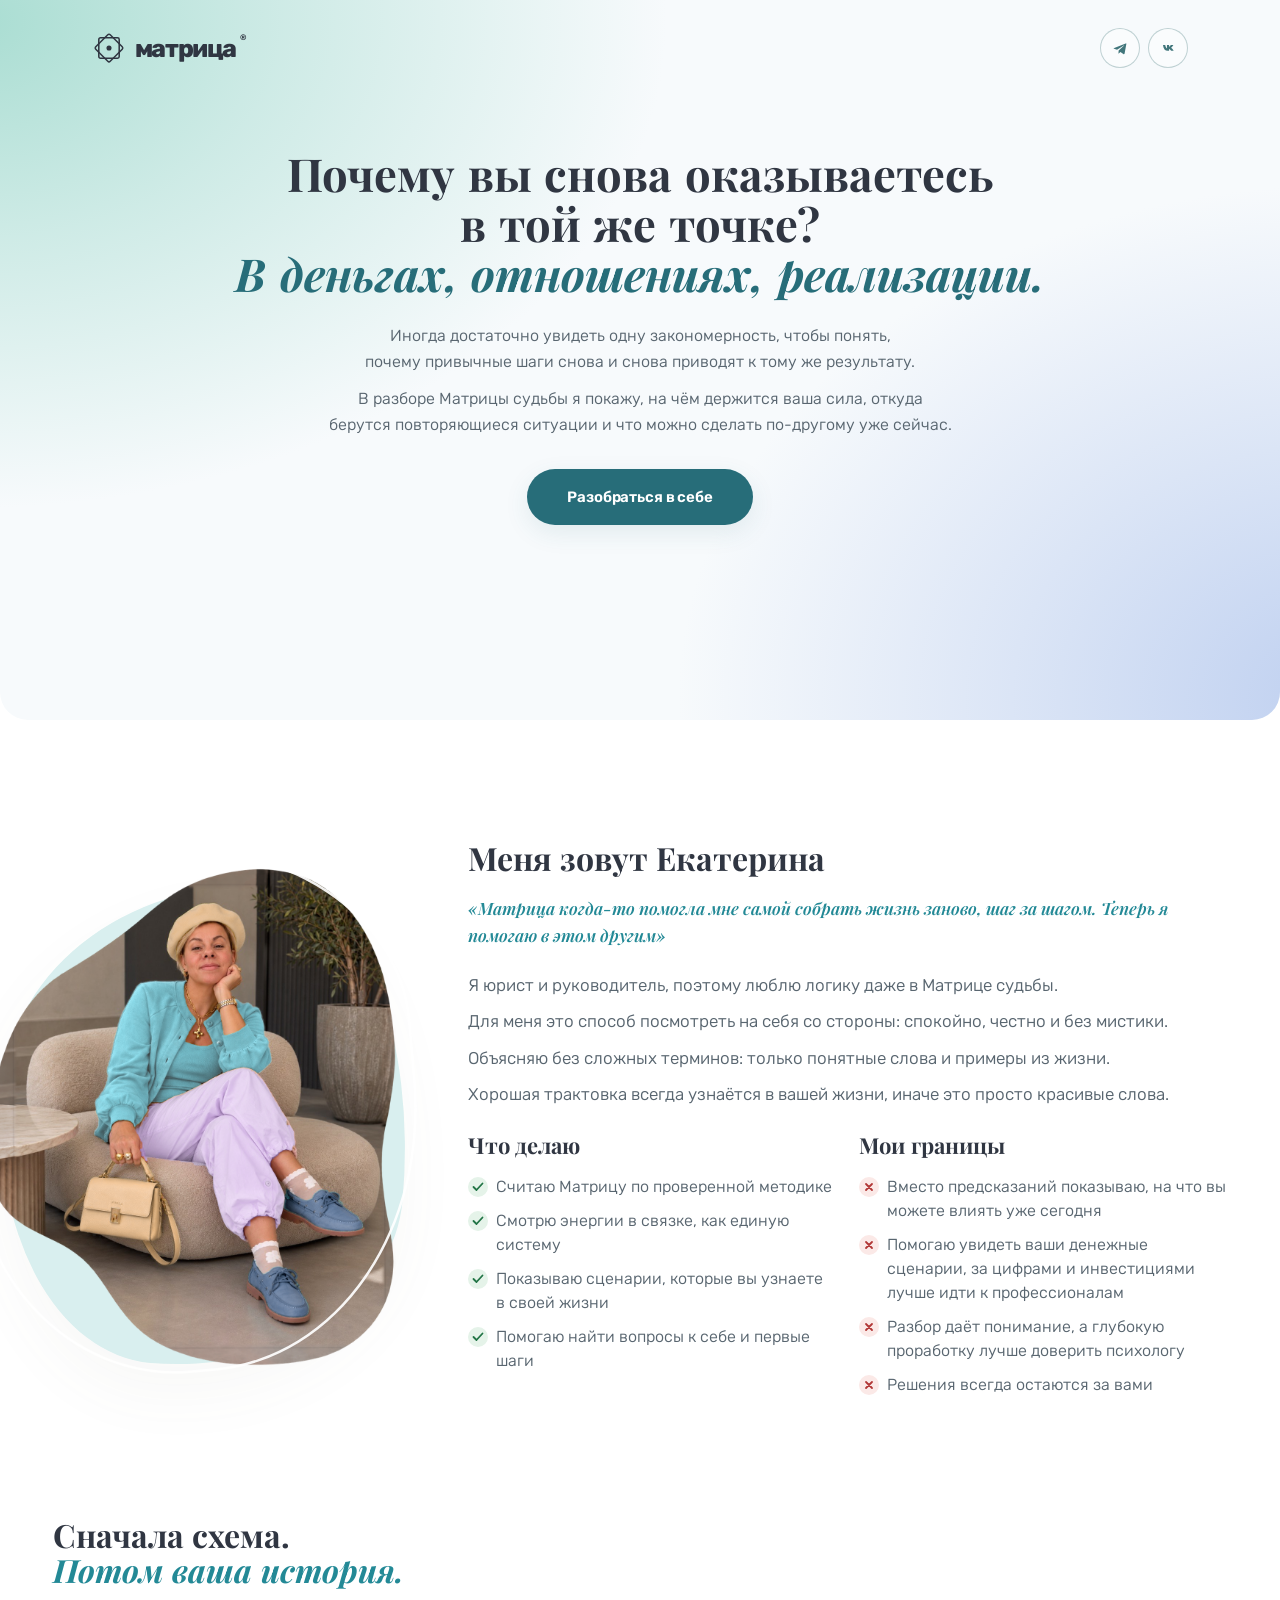
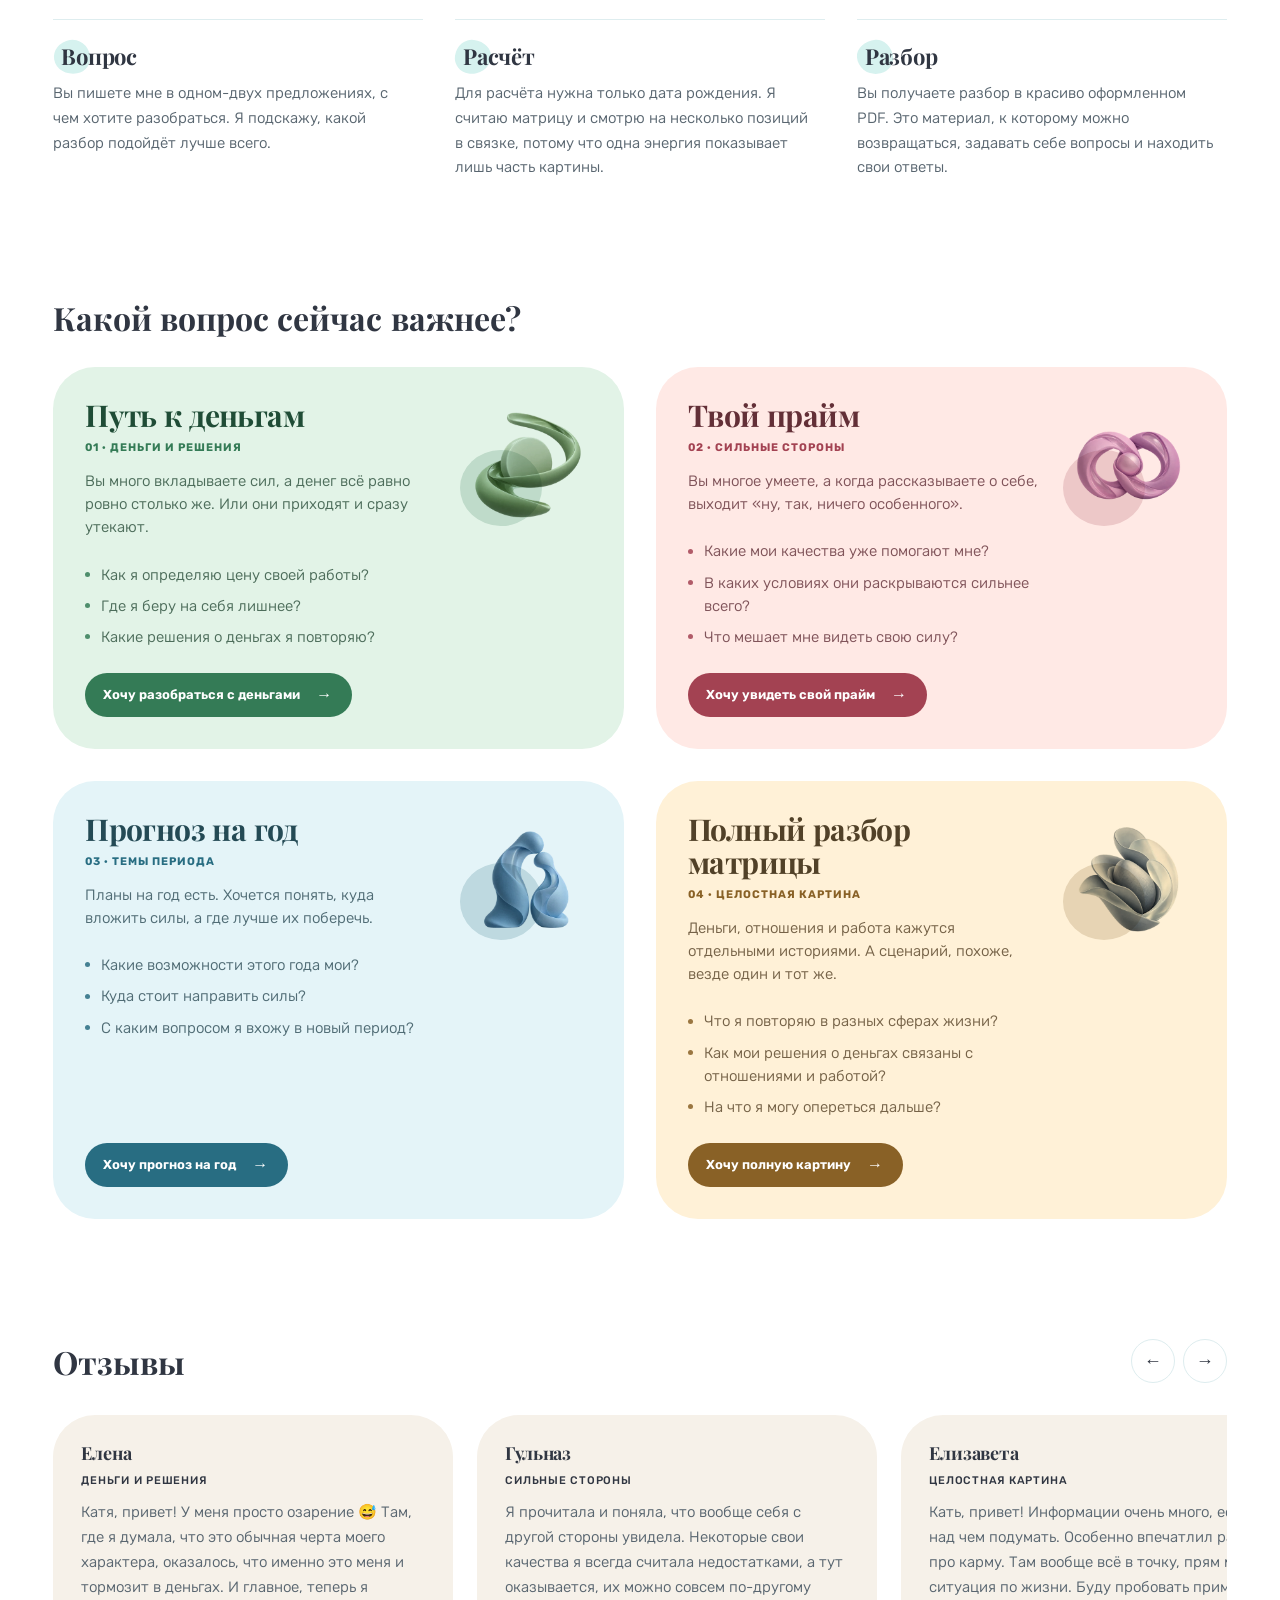
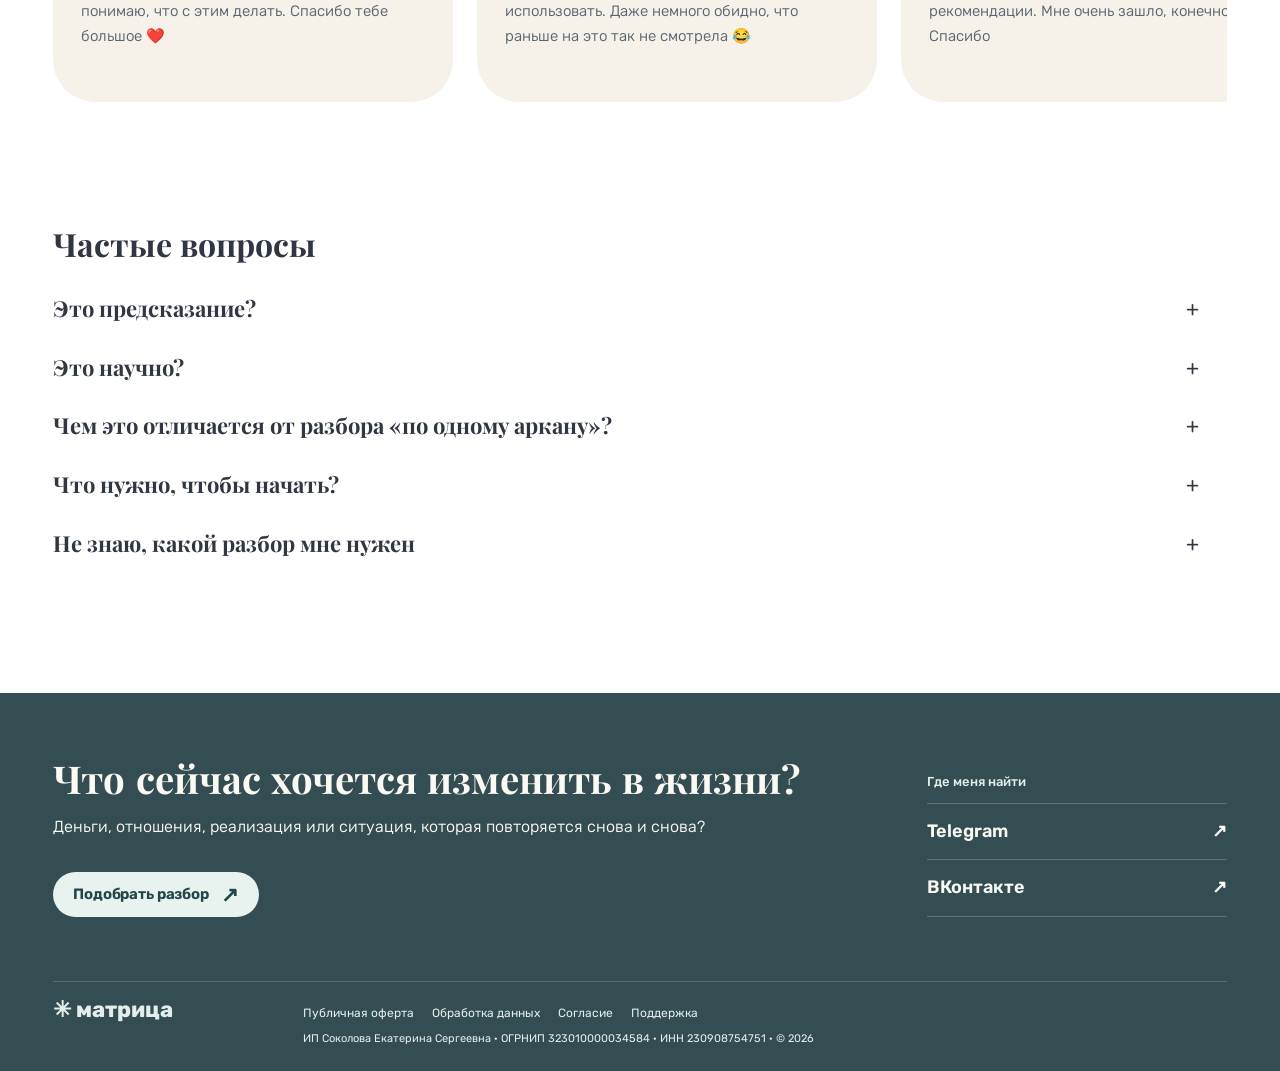
==== commit f56f7fe8: "Добавить юридические ссылки и уточнить условия услуг" ====
--- a/index.html
+++ b/index.html
@@ -28,11 +28,11 @@
 .cloud-site[data-site-variant=b][data-surface=zebra]{--zebra-panel:color-mix(in srgb,var(--hero-action) 12%,#fff);--zebra-offers-panel:color-mix(in srgb,var(--hero-action) 5%,#fff);--zebra-rule:color-mix(in srgb,var(--hero-action) 15%,#fff);--zebra-highlight:#d6f2ef;--zebra-space:120px;--zebra-pad:var(--surface-padding);--zebra-radius:var(--review-radius);--content-measure:1200px;--row-inset:28px;--zebra-gap:32px;--zebra-card-pad:32px;--zebra-card-radius:42px;--zebra-h2:32px;--zebra-card-title:30px;--zebra-item-title:22px;--zebra-art:132px;--flat-body:var(--hero-body);padding-bottom:var(--section-gap);background:#fff}.cloud-site[data-surface=zebra] .cloud-main{background:#fff}.cloud-site[data-surface=zebra] .cloud-main>:is(.cloud-content-layer,.zebra-next,.zebra-foot){box-sizing:border-box;width:min(100%,var(--content-measure));min-width:0;margin-inline:auto}.cloud-site[data-surface=zebra] .cloud-content-layer{box-shadow:none;background:#fff;border-radius:0;gap:0;margin-top:0;overflow:visible}.cloud-site[data-surface=zebra] .zebra-approach-anchor{height:0;scroll-margin-top:24px}.cloud-site[data-site-variant=b][data-surface=zebra] :is(.cloud-process h2,.cloud-formats-heading h2,.zebra-next h2,.zebra-reviews h2,.zebra-about h2,.zebra-faq h2){font-family:var(--display-font,"Cormorant Garamond",Georgia,serif);font-size:var(--zebra-h2);letter-spacing:-.015em;color:var(--hero-ink);-webkit-text-stroke:.03em currentColor;paint-order:stroke fill;margin:0;font-weight:700;line-height:1.1}.cloud-site[data-surface=zebra] .cloud-process h2 span{color:var(--hero-action)}.cloud-site[data-site-variant=b][data-surface=zebra] .cloud-process{padding:var(--zebra-space) var(--zebra-pad);color:var(--hero-ink);background:#fff;border:0;border-radius:0}.cloud-site[data-surface=zebra] .cloud-process-intro,.cloud-site[data-surface=zebra] .cloud-process-heading{display:block}.cloud-site[data-site-variant=b][data-surface=zebra] .cloud-process-steps{gap:32px;margin-top:40px}.cloud-site[data-site-variant=b][data-surface=zebra] .cloud-process-steps article{border-top:1px solid var(--zebra-rule);min-height:0;box-shadow:none;color:var(--hero-ink);background:#fff;border-radius:0;padding:24px 0 0}.cloud-site[data-site-variant=b][data-surface=zebra] .cloud-process-steps h3{isolation:isolate;width:fit-content;font-size:var(--zebra-item-title);letter-spacing:-.01em;color:var(--hero-ink);margin:0 0 12px 8px;font-weight:700;line-height:1.15;position:relative}.cloud-site[data-surface=zebra] .cloud-process-steps h3:before{content:"";z-index:-1;pointer-events:none;background:var(--zebra-highlight);border-radius:52% 48% 44% 56%/48% 54% 46% 52%;width:1.65em;height:1.55em;position:absolute;top:50%;left:-.35em;transform:translateY(-50%)rotate(-10deg)}.cloud-site[data-surface=zebra] .cloud-process-steps article:nth-child(2) h3:before{border-radius:46% 54% 56% 44%/54% 46%;transform:translateY(-50%)rotate(8deg)}.cloud-site[data-surface=zebra] .cloud-process-steps article:nth-child(3) h3:before{border-radius:55% 45% 48% 52%/46% 56% 44% 54%;transform:translateY(-50%)rotate(-5deg)}.cloud-site[data-site-variant=b][data-surface=zebra] .cloud-process-steps p{color:var(--hero-body);max-width:40ch;margin:0}.cloud-site[data-surface=zebra] .cloud-formats-scene{padding:var(--zebra-pad);background:var(--zebra-offers-panel);border-radius:var(--zebra-radius)}.cloud-site[data-surface=zebra] .cloud-formats-scene .cloud-formats{background:0 0;padding:0}.cloud-site[data-surface=zebra] .cloud-formats-track{padding:0}.cloud-site[data-site-variant=b][data-surface=zebra] .cloud-formats-heading{flex-wrap:wrap;justify-content:space-between;align-items:flex-end;gap:16px 32px;margin-bottom:32px;display:flex}.cloud-site[data-surface=zebra] .offer-view-switch{color:var(--hero-body);flex-wrap:wrap;align-items:center;gap:6px 16px;font-size:12px;line-height:1.3;display:flex}.cloud-site[data-surface=zebra] .offer-view-switch span{opacity:.65}.cloud-site[data-surface=zebra] .offer-view-switch a{color:var(--hero-body);border-bottom:1px solid #0000;padding:4px 0;text-decoration:none}.cloud-site[data-surface=zebra] .offer-view-switch a:hover{color:var(--hero-ink)}.cloud-site[data-surface=zebra] .offer-view-switch a[aria-current=page]{color:var(--hero-ink);border-bottom-color:var(--hero-action);font-weight:650}.cloud-site[data-surface=zebra] .offer-grid{gap:var(--zebra-gap)}.cloud-site[data-site-variant=b][data-surface=zebra] .offer-card{min-height:0;padding:var(--zebra-card-pad);border-radius:var(--zebra-card-radius);background:var(--offer-bg);box-shadow:none}.cloud-site[data-surface=zebra] .offer-card-money{--offer-bg:#f1f7e8;--offer-ink:#203c2a;--offer-muted:#47634e;--offer-accent:#347344}.cloud-site[data-surface=zebra] .offer-card-prime{--offer-bg:#fbeff5;--offer-ink:#47263d;--offer-muted:#6c4a63;--offer-accent:#a33276}.cloud-site[data-surface=zebra] .offer-card-year{--offer-bg:#eff3ff;--offer-ink:#233663;--offer-muted:#47597e;--offer-accent:#3755bf}.cloud-site[data-surface=zebra] .offer-full-yellow .offer-card-full{--offer-bg:#faf3df;--offer-ink:#46391f;--offer-muted:#6b5c3c;--offer-accent:#8a6c2e}.cloud-site[data-surface=zebra] .offer-card{--offer-disc:color-mix(in srgb,var(--offer-accent) 20%,var(--offer-bg))}.cloud-site[data-site-variant=b][data-surface=zebra] .offer-card h3{font-size:var(--zebra-card-title);letter-spacing:-.02em;color:var(--offer-ink);margin:0 0 8px;font-weight:700;line-height:1.1}.cloud-site[data-surface=zebra] :is(.offer-kicker,.offer-focus>span){letter-spacing:.09em;text-transform:uppercase;color:var(--offer-accent);font-size:11px;font-weight:700;line-height:1.4;display:block}.cloud-site[data-surface=zebra] .offer-kicker{margin:0 0 14px}.cloud-site[data-site-variant=b][data-surface=zebra] :is(.offer-lead,.offer-focus li){color:var(--offer-muted);font-size:15px;font-weight:400;line-height:1.55}.cloud-site[data-site-variant=b][data-surface=zebra] .offer-lead{max-width:42ch}.cloud-site[data-site-variant=b][data-surface=zebra] .offer-focus{margin-top:24px}.cloud-site[data-site-variant=b][data-surface=zebra] .offer-focus li:before{opacity:.85}.cloud-site[data-site-variant=b][data-surface=zebra] .offer-card-footer{margin-top:24px}.cloud-site[data-site-variant=b][data-surface=zebra] .offer-action{background:var(--offer-accent);box-shadow:none;color:#fff;letter-spacing:0;border-radius:999px;gap:14px;min-height:44px;padding:11px 18px;font-size:13px;font-weight:650;line-height:1.15}.cloud-site[data-site-variant=b][data-surface=zebra] .offer-action span{font-size:16px}.cloud-site[data-site-variant=b][data-surface=zebra] .offer-action:hover{background:color-mix(in srgb,var(--offer-accent) 88%,#000);text-decoration:none;transform:translateY(-1px)}.cloud-site[data-site-variant=b][data-surface=zebra] .offer-card-main{grid-template-columns:minmax(0,1fr) var(--zebra-art);gap:24px}.cloud-site[data-site-variant=b][data-surface=zebra] .offer-art{width:var(--zebra-art);margin:0}.cloud-site[data-surface=zebra] .offer-art:before{content:"";background:var(--offer-disc);border-radius:50%;display:block;position:absolute;inset:38% 38% 4% 0}.cloud-site[data-site-variant=b][data-surface=zebra] .offer-art img{opacity:1;width:87%;height:87%}@media (min-width:981px){.cloud-site[data-surface=zebra] .offer-grid:is(.offer-view-strip,.offer-view-left,.offer-view-split,.offer-view-ribbon){grid-template-columns:1fr}.cloud-site[data-surface=zebra] .offer-grid:is(.offer-view-strip,.offer-view-left,.offer-view-split,.offer-view-ribbon) :is(.offer-card-main,.offer-card-copy,.offer-card-footer){display:contents}.cloud-site[data-site-variant=b][data-surface=zebra] .offer-grid:is(.offer-view-strip,.offer-view-left,.offer-view-split,.offer-view-ribbon) .offer-card{align-content:center;align-items:start;gap:0 40px;display:grid}.cloud-site[data-surface=zebra] .offer-grid:is(.offer-view-strip,.offer-view-left,.offer-view-split,.offer-view-ribbon) .offer-card h3{grid-area:title}.cloud-site[data-surface=zebra] .offer-grid:is(.offer-view-strip,.offer-view-left,.offer-view-split,.offer-view-ribbon) .offer-kicker{grid-area:kicker;margin:0 0 8px}.cloud-site[data-site-variant=b][data-surface=zebra] .offer-grid:is(.offer-view-strip,.offer-view-left,.offer-view-split,.offer-view-ribbon) .offer-lead{grid-area:lead;max-width:46ch}.cloud-site[data-site-variant=b][data-surface=zebra] .offer-grid:is(.offer-view-strip,.offer-view-left,.offer-view-split,.offer-view-ribbon) .offer-focus{grid-area:focus;margin:0}.cloud-site[data-site-variant=b][data-surface=zebra] .offer-grid:is(.offer-view-strip,.offer-view-left,.offer-view-split,.offer-view-ribbon) .offer-art{grid-area:art;place-self:start}.cloud-site[data-surface=zebra] .offer-grid:is(.offer-view-strip,.offer-view-left,.offer-view-split,.offer-view-ribbon) .offer-inquiry{grid-area:action}.cloud-site[data-site-variant=b][data-surface=zebra] .offer-view-strip .offer-card{grid-template-columns:var(--zebra-art) minmax(0,1.15fr) minmax(0,1fr) 220px;grid-template-areas:"art kicker focus action""art title focus action""art lead focus action"}.cloud-site[data-surface=zebra] .offer-view-strip .offer-art{grid-row:1/4}.cloud-site[data-surface=zebra] .offer-view-strip .offer-inquiry{align-self:center}.cloud-site[data-surface=zebra] .offer-view-strip .offer-focus{grid-row:1/4;align-self:center}.cloud-site[data-site-variant=b][data-surface=zebra] .offer-view-left .offer-card{grid-template-columns:calc(var(--zebra-art) + 24px) minmax(0,1fr);grid-template-areas:"art kicker""art title""art lead""art focus""art action";column-gap:48px}.cloud-site[data-surface=zebra] .offer-view-left .offer-art{--zebra-art:156px;grid-row:1/6;width:156px}.cloud-site[data-site-variant=b][data-surface=zebra] .offer-grid.offer-view-left .offer-focus{margin-top:20px}.cloud-site[data-surface=zebra] .offer-view-left .offer-inquiry{margin-top:24px}.cloud-site[data-site-variant=b][data-surface=zebra] .offer-view-split .offer-card{grid-template-columns:var(--zebra-art) minmax(0,1fr) minmax(0,.9fr);grid-template-areas:"art kicker focus""art title focus""art lead focus""art action focus"}.cloud-site[data-surface=zebra] .offer-view-split .offer-art{grid-row:1/5}.cloud-site[data-surface=zebra] .offer-view-split .offer-focus{border-left:1px solid color-mix(in srgb,var(--offer-accent) 22%,transparent);grid-row:1/5;align-self:stretch;padding-left:40px}.cloud-site[data-surface=zebra] .offer-view-split .offer-inquiry{margin-top:24px}.cloud-site[data-site-variant=b][data-surface=zebra] .offer-view-ribbon .offer-card{grid-template-columns:calc(var(--zebra-art) - 24px) minmax(0,1fr) auto;--zebra-art:108px;grid-template-areas:"art kicker action""art title action""art lead action""art focus focus"}.cloud-site[data-surface=zebra] .offer-view-ribbon .offer-art{grid-row:1/5;width:108px}.cloud-site[data-surface=zebra] .offer-view-ribbon .offer-inquiry{align-self:center}.cloud-site[data-site-variant=b][data-surface=zebra] .offer-grid.offer-view-ribbon .offer-focus{border-top:1px solid color-mix(in srgb,var(--offer-accent) 22%,transparent);grid-template-columns:repeat(3,minmax(0,1fr));align-items:start;column-gap:24px;margin-top:20px;padding-top:20px;display:grid}.cloud-site[data-surface=zebra] .offer-view-ribbon .offer-focus>span{grid-column:1/-1;margin-bottom:10px}.cloud-site[data-surface=zebra] .offer-view-ribbon .offer-focus ul{display:contents}}.cloud-site[data-surface=zebra] .zebra-next{gap:var(--zebra-gap);padding:var(--zebra-space) var(--zebra-pad) 0;background:#fff;grid-template-columns:repeat(2,minmax(0,1fr));display:grid}.cloud-site[data-surface=zebra] .zebra-next-card{min-height:340px;padding:var(--zebra-card-pad);border-radius:var(--zebra-card-radius);background:var(--zebra-panel);color:var(--hero-ink);flex-direction:column;align-items:flex-start;display:flex}.cloud-site[data-surface=zebra] .zebra-next-card p{max-width:36ch;color:var(--hero-body);margin:16px 0 0;font-size:15px;line-height:1.55}.cloud-site[data-surface=zebra] .zebra-next-card :is(.zebra-next-action,.author-contact-button,.author-contact-pending){margin-top:auto}.cloud-site[data-surface=zebra] .zebra-next-card :is(.zebra-next-action,.author-contact-button){white-space:nowrap;background:var(--hero-action);color:#fff;min-height:44px;box-shadow:none;border-radius:999px;align-items:center;gap:14px;margin-top:auto;padding:11px 18px;font-size:13px;font-weight:650;line-height:1.15;text-decoration:none;transition:background-color .2s,transform .2s;display:inline-flex}.cloud-site[data-surface=zebra] .zebra-next-card :is(.zebra-next-action,.author-contact-button):hover{background:var(--hero-action-hover,var(--hero-action));transform:translateY(-1px)}.cloud-site[data-surface=zebra] .zebra-next-card .zebra-next-action-secondary{color:var(--hero-action);box-shadow:inset 0 0 0 1.5px var(--hero-action);background:0 0}.cloud-site[data-surface=zebra] .zebra-next-card .zebra-next-action-secondary:hover{background:color-mix(in srgb,var(--hero-action) 10%,transparent)}.cloud-site[data-surface=zebra] .zebra-next-card :is(.zebra-next-action,.author-contact-button) span{font-size:16px}.cloud-site[data-surface=zebra] .zebra-next-card .author-contact-pending p{margin-top:12px}.cloud-site[data-surface=zebra] .zebra-foot{padding:40px var(--zebra-pad) 0;color:var(--hero-body);background:#fff;flex-wrap:wrap;justify-content:space-between;align-items:center;gap:12px 24px;font-size:13px;display:flex}.cloud-site[data-surface=zebra] .zebra-foot .author-footer-logo{color:var(--hero-ink)}@media (max-width:1100px){.cloud-site[data-site-variant=b][data-surface=zebra]{--zebra-art:120px;--zebra-card-pad:28px}.cloud-site[data-site-variant=b][data-surface=zebra] .offer-card-main{gap:16px}}@media (max-width:980px){.cloud-site[data-surface=zebra] .offer-grid,.cloud-site[data-surface=zebra] .zebra-next{grid-template-columns:1fr}}@media (max-width:760px){.cloud-site[data-site-variant=b][data-surface=zebra]{--page-edge:20px;--zebra-space:72px;--zebra-h2:30px;--zebra-card-title:26px;--zebra-item-title:20px;--zebra-pad:24px;--zebra-gap:20px;--zebra-card-pad:20px;--zebra-art:96px;--zebra-card-radius:42px}.cloud-site[data-site-variant=b][data-surface=zebra] .cloud-process-steps{gap:24px;margin-top:32px}.cloud-site[data-site-variant=b][data-surface=zebra] .cloud-process-steps article{padding-top:20px}.cloud-site[data-site-variant=b][data-surface=zebra] .cloud-formats-heading{align-items:flex-start;padding-inline:0}.cloud-site[data-surface=zebra] .offer-view-switch{display:none}.cloud-site[data-site-variant=b][data-surface=zebra] .offer-card-main{display:block}.cloud-site[data-site-variant=b][data-surface=zebra] .offer-grid .offer-art{right:var(--zebra-card-pad);top:var(--zebra-card-pad);width:var(--zebra-art);height:var(--zebra-art);position:absolute}.cloud-site[data-site-variant=b][data-surface=zebra] .offer-grid .offer-card h3{padding-right:calc(var(--zebra-art) + 12px);min-height:var(--zebra-art);align-items:center;font-size:28px;display:flex}.cloud-site[data-surface=zebra] .zebra-next-card{min-height:0}.cloud-site[data-surface=zebra] .zebra-next-card :is(.zebra-next-action,.author-contact-button){margin-top:32px}}@media (max-width:520px){.cloud-site[data-site-variant=b][data-surface=zebra]{--zebra-art:80px}}@media (max-width:380px){.cloud-site[data-site-variant=b][data-surface=zebra]{--zebra-art:72px}}@media (prefers-reduced-motion:reduce){.cloud-site[data-surface=zebra] .zebra-next-card :is(.zebra-next-action,.author-contact-button){transition:none}}@font-face{font-family:Zebra Source;size-adjust:106%;src:url(/assets/fonts/source-sans-3-cyrillic-wght-normal.woff2)format("woff2");font-weight:200 900;font-display:swap;unicode-range:U+301,U+400-45F,U+490-491,U+4B0-4B1,U+2116}@font-face{font-family:Zebra Source;size-adjust:106%;src:url(/assets/fonts/source-sans-3-latin-wght-normal.woff2)format("woff2");font-weight:200 900;font-display:swap;unicode-range:U+??,U+131,U+152-153,U+2BB-2BC,U+2C6,U+2DA,U+2DC,U+304,U+308,U+329,U+2000-206F,U+20AC,U+2122,U+2191,U+2193,U+2212,U+2215,U+FEFF,U+FFFD}.cloud-site[data-body=rubik]{--body-font:"Cloud Rubik",Arial,sans-serif;font-family:var(--body-font)}.cloud-site[data-body=rubik][data-surface=zebra] .cloud-main :is(p,li){font-weight:350}.cloud-site.cloud-site[data-body=source]{--body-font:"Zebra Source",Arial,sans-serif;font-family:var(--body-font)}.cloud-site.cloud-site[data-body] :is(.hero-brand strong,.hero-brand sup,.cloud-live .shell,.cloud-live .date-display){font-family:var(--body-font)}.cloud-site[data-surface=zebra] .zebra-reviews{padding:var(--zebra-space) var(--zebra-pad) 0;color:var(--hero-ink);background:#fff}.cloud-site[data-surface=zebra] .reviews-heading{justify-content:space-between;align-items:center;gap:24px;display:flex}.cloud-site[data-surface=zebra] .review{flex-direction:column;gap:12px;min-width:0;margin:0;display:flex}.cloud-site[data-surface=zebra] .review header{flex-direction:column;align-items:flex-start;gap:10px;display:flex}.cloud-site[data-surface=zebra] .review b{font-family:var(--display-font,"Cormorant Garamond",Georgia,serif);font-size:calc(var(--zebra-item-title) - 4px);letter-spacing:-.01em;color:var(--hero-ink);font-weight:700;line-height:1.15}.cloud-site[data-surface=zebra] .review header span{font:500 11px/1.3 var(--body-font);letter-spacing:.07em;color:var(--hero-ink)}.cloud-site[data-surface=zebra] .review time{color:var(--hero-body);opacity:.85;white-space:nowrap;font-size:13px;line-height:1.3}.cloud-site[data-surface=zebra] .review p{color:var(--hero-body);max-width:46ch;margin:0;font-size:15px;line-height:1.65}.cloud-site[data-surface=zebra] .reviews-carousel{--review-paper:#f6f1e9;margin-top:32px}.cloud-site[data-surface=zebra] .reviews-track{scroll-snap-type:x mandatory;scrollbar-width:none;outline-offset:4px;gap:24px;padding-bottom:4px;display:flex;overflow-x:auto}.cloud-site[data-surface=zebra] .reviews-track::-webkit-scrollbar{display:none}.cloud-site[data-surface=zebra] .reviews-track .review{scroll-snap-align:start;padding:var(--row-inset);border-radius:var(--zebra-card-radius);background:var(--review-paper);flex:0 0 min(400px,82vw)}.cloud-site[data-surface=zebra] .reviews-arrows{flex:none;justify-content:flex-end;gap:8px;display:flex}.cloud-site[data-surface=zebra] .reviews-arrows button{border:1px solid var(--zebra-rule);width:44px;height:44px;color:var(--hero-ink);font:inherit;cursor:pointer;background:#fff;border-radius:50%;font-size:18px;line-height:1;transition:background .2s,border-color .2s}.cloud-site[data-surface=zebra] .reviews-arrows button:hover{background:var(--review-paper);border-color:#0000}.cloud-site[data-surface=zebra] .reviews-arrows button:focus-visible{outline:2px solid var(--hero-action);outline-offset:2px}@media (max-width:760px){.cloud-site[data-surface=zebra] .zebra-reviews{padding-top:48px}.cloud-site[data-site-variant=b][data-surface=zebra]{--row-inset:22px}}.cloud-site[data-surface=zebra] .zebra-approach-anchor+.cloud-formats-scene{margin-top:var(--zebra-space)}.cloud-site[data-surface=zebra] .author-hero-note{color:var(--hero-body);opacity:.9;margin-top:14px;font-size:13px;line-height:1.45;display:block}.cloud-site[data-surface=zebra] .offer-focus .offer-not{color:var(--hero-body);margin:14px 0 0;font-size:13px;line-height:1.5}.cloud-site[data-surface=zebra] .offer-focus .offer-not span{letter-spacing:.1em;text-transform:uppercase;opacity:.7;margin-right:6px;font-size:10px;font-weight:700;display:inline}.cloud-site[data-surface=zebra] .offer-meta{color:var(--hero-ink);margin-bottom:12px;font-size:14px;font-weight:650;display:block}.cloud-site[data-surface=zebra] .zebra-about{margin-top:var(--zebra-space);padding:var(--zebra-pad);border-radius:var(--zebra-radius);background:var(--zebra-panel);color:var(--hero-ink)}.cloud-site[data-surface=zebra] .zebra-about-top{grid-template-columns:minmax(0,7fr) minmax(0,5fr);align-items:center;gap:clamp(24px,4vw,64px);display:grid}.cloud-site[data-surface=zebra] .zebra-about-copy{min-width:0}.cloud-site[data-surface=zebra] .zebra-about-copy p{color:var(--hero-body);max-width:52ch;margin:0;font-size:16px;line-height:1.6}.cloud-site[data-surface=zebra] .zebra-about-copy p+p{margin-top:14px}.cloud-site[data-surface=zebra] .zebra-about-copy .zebra-about-lead{font-family:var(--display-font,"Cormorant Garamond",Georgia,serif);letter-spacing:-.01em;color:var(--hero-ink);font-size:clamp(26px,2.5vw,36px);font-weight:700;line-height:1.25}.cloud-site[data-surface=zebra] .author-hero.zebra-about-art{isolation:auto;z-index:auto;background:0 0;border-radius:0;justify-content:center;align-items:center;height:auto;min-height:0;max-height:none;margin:0;padding:0;display:flex;position:static;overflow:visible}.cloud-site[data-surface=zebra] .author-hero.zebra-about-art:before,.cloud-site[data-surface=zebra] .author-hero.zebra-about-art:after{display:none}.cloud-site[data-surface=zebra] .author-hero.zebra-about-art .author-portrait{width:min(100%,440px);min-width:0;margin:0}.cloud-site[data-surface=zebra] .zebra-about-split{border-top:1px solid color-mix(in srgb,var(--hero-action) 22%,transparent);grid-template-columns:repeat(2,minmax(0,1fr));gap:28px 48px;margin-top:clamp(28px,3vw,40px);padding-top:28px;display:grid}.cloud-site[data-surface=zebra] .zebra-about-split h3{font-family:var(--display-font,"Cormorant Garamond",Georgia,serif);color:var(--hero-ink);margin:0 0 16px;font-size:clamp(22px,1.8vw,26px);font-weight:700;line-height:1.15}.cloud-site[data-surface=zebra] .zebra-about-split ul{color:var(--hero-body);gap:12px;margin:0;padding:0;font-size:15px;line-height:1.5;list-style:none;display:grid}.cloud-site[data-surface=zebra] .zebra-about-split li{padding-left:34px;position:relative}.cloud-site[data-surface=zebra] .zebra-about-split li:before{content:"";background:var(--mark-bg);border-radius:50%;width:22px;height:22px;position:absolute;top:-1px;left:0}.cloud-site[data-surface=zebra] .zebra-about-split li:after{content:"";background:var(--mark-fg);width:22px;height:22px;-webkit-mask:var(--mark-icon) center/14px 14px no-repeat;-webkit-mask:var(--mark-icon) center/14px 14px no-repeat;mask:var(--mark-icon) center/14px 14px no-repeat;position:absolute;top:-1px;left:0}.cloud-site[data-surface=zebra] .zebra-about-do{--mark-bg:color-mix(in srgb,var(--hero-action) 16%,#fff);--mark-fg:var(--hero-action);--mark-icon:url("data:image/svg+xml,%3Csvg xmlns='http://www.w3.org/2000/svg' viewBox='0 0 14 14' fill='none' stroke='black' stroke-width='1.6' stroke-linecap='round' stroke-linejoin='round'%3E%3Cpath d='M2.5 7.4l3 3L11.5 3.8'/%3E%3C/svg%3E")}.cloud-site[data-surface=zebra] .zebra-about-dont{--mark-bg:color-mix(in srgb,var(--hero-body) 12%,#fff);--mark-fg:color-mix(in srgb,var(--hero-body) 78%,#fff);--mark-icon:url("data:image/svg+xml,%3Csvg xmlns='http://www.w3.org/2000/svg' viewBox='0 0 14 14' fill='none' stroke='black' stroke-width='1.6' stroke-linecap='round'%3E%3Cpath d='M3.8 3.8l6.4 6.4M10.2 3.8l-6.4 6.4'/%3E%3C/svg%3E")}.cloud-site[data-surface=zebra] .zebra-faq{padding:var(--zebra-space) var(--zebra-pad);color:var(--hero-ink);background:#fff;grid-template-columns:minmax(0,5fr) minmax(0,7fr);align-items:start;gap:24px clamp(32px,5vw,72px);display:grid}.cloud-site[data-surface=zebra] .zebra-faq-list{display:grid}.cloud-site[data-surface=zebra] .zebra-faq details{border-top:1px solid var(--zebra-rule)}.cloud-site[data-surface=zebra] .zebra-faq details:last-child{border-bottom:1px solid var(--zebra-rule)}.cloud-site[data-surface=zebra] .zebra-faq summary{cursor:pointer;font-family:var(--display-font,"Cormorant Garamond",Georgia,serif);color:var(--hero-ink);justify-content:space-between;align-items:center;gap:24px;padding:20px 0;font-size:clamp(20px,1.7vw,24px);font-weight:700;line-height:1.25;list-style:none;display:flex}.cloud-site[data-surface=zebra] .zebra-faq summary::-webkit-details-marker{display:none}.cloud-site[data-surface=zebra] .zebra-faq summary:focus-visible{outline:2px solid var(--hero-action);outline-offset:4px;border-radius:4px}.cloud-site[data-surface=zebra] .zebra-faq summary i{flex:none;width:14px;height:14px;position:relative}.cloud-site[data-surface=zebra] .zebra-faq summary i:before,.cloud-site[data-surface=zebra] .zebra-faq summary i:after{content:"";background:var(--hero-action);height:1.5px;margin-top:-.75px;transition:transform .2s;position:absolute;top:50%;left:0;right:0}.cloud-site[data-surface=zebra] .zebra-faq summary i:after{transform:rotate(90deg)}.cloud-site[data-surface=zebra] .zebra-faq details[open] summary i:after{transform:rotate(0)}.cloud-site[data-surface=zebra] .zebra-faq details p{max-width:60ch;color:var(--hero-body);margin:0 0 22px}@media (max-width:980px){.cloud-site[data-surface=zebra] .zebra-faq,.cloud-site[data-surface=zebra] .zebra-about-top{grid-template-columns:1fr}.cloud-site[data-surface=zebra] .author-hero.zebra-about-art{order:-1}.cloud-site[data-surface=zebra] .author-hero.zebra-about-art .author-portrait{width:min(78%,320px)}}@media (max-width:760px){.cloud-site[data-surface=zebra] .zebra-about-split{grid-template-columns:1fr}.cloud-site[data-surface=zebra] .zebra-faq{padding-top:48px;padding-bottom:48px}.cloud-site[data-surface=zebra] .zebra-about{margin-top:48px}}@media (prefers-reduced-motion:reduce){.cloud-site[data-surface=zebra] .zebra-faq summary i:before,.cloud-site[data-surface=zebra] .zebra-faq summary i:after{transition:none}}.cloud-site[data-surface=zebra] .zebra-next{grid-template-columns:1fr}.cloud-site[data-surface=zebra] .zebra-next-talk{min-height:0;padding:var(--zebra-card-pad) clamp(var(--zebra-card-pad),5vw,72px);grid-template-columns:minmax(0,1.1fr) minmax(0,.9fr);align-items:center;gap:24px clamp(24px,4vw,64px);display:grid;overflow:hidden}.cloud-site[data-surface=zebra] .zebra-next-copy{flex-direction:column;align-items:flex-start;min-width:0;display:flex}.cloud-site[data-surface=zebra] .zebra-next-copy p{max-width:44ch}.cloud-site[data-surface=zebra] .zebra-next-copy :is(.author-contact-button,.author-contact-pending){margin-top:32px}.cloud-site[data-surface=zebra] .zebra-next-photo{object-fit:contain;justify-self:center;width:auto;max-width:100%;height:auto;max-height:min(440px,60vh);display:block}@media (max-width:980px){.cloud-site[data-surface=zebra] .zebra-next-talk{padding:var(--zebra-card-pad);grid-template-columns:1fr}.cloud-site[data-surface=zebra] .zebra-next-photo{order:-1;max-height:320px}}.cloud-site[data-scene=mist][data-glow] .author-hero:before{background:radial-gradient(ellipse 64% 90% at 12% 15%,#d8efef 0%,transparent 73%),radial-gradient(ellipse 58% 78% at 94% 88%,var(--glow-c) 0%,transparent 75%),radial-gradient(ellipse 40% 55% at 70% 8%,#fbfdff 0%,transparent 72%),linear-gradient(118deg,#f4fbfb 0%,#f7f9fc 52%,var(--glow-end) 100%)}.cloud-site[data-scene=mist][data-glow="1"]{--glow-c:#d3ecea;--glow-end:#eaf6f5}.cloud-site[data-scene=mist][data-glow="2"]{--glow-c:#efe7da;--glow-end:#f8f5ee}.cloud-site[data-scene=mist][data-glow="3"]{--glow-c:#e6edf3;--glow-end:#f3f6f9}.cloud-site[data-scene=mist][data-glow="4"]{--glow-c:#dbe7f4;--glow-end:#eaf1f9}.cloud-site[data-surface=zebra] .cloud-formats-scene{background:#fff}.cloud-site[data-surface=zebra] .offer-switches{flex-wrap:wrap;justify-content:flex-end;align-items:center;gap:6px 28px;display:flex}.cloud-site[data-surface=zebra] .offer-switches .offer-view-switch{display:flex}@media (max-width:760px){.cloud-site[data-surface=zebra] .offer-switches{justify-content:flex-start}}.cloud-site[data-surface=zebra] .cloud-formats-scene{padding-left:0;padding-right:0}.cloud-site[data-surface=zebra][data-hero=center] .author-hero{height:auto;min-height:clamp(460px,66svh,620px);max-height:none}.cloud-site[data-surface=zebra][data-hero=center] .author-hero .cloud-hero-art{display:none}.cloud-site[data-surface=zebra][data-hero=center] .author-hero .cloud-hero-copy{text-align:center;flex-direction:column;grid-column:1/-1;place-self:center;align-items:center;padding:0;display:flex}.cloud-site[data-surface=zebra][data-hero=center] .author-hero .cloud-hero-copy>p{max-width:56ch;margin:20px auto 26px}.cloud-site[data-surface=zebra][data-hero=center] .author-hero-note{text-align:center}.cloud-site[data-surface=zebra] .hero-view-switch{padding:0 var(--zebra-pad);justify-content:flex-end;margin:10px 0 0}@media (max-width:760px){.cloud-site[data-surface=zebra] .hero-view-switch{display:none}.cloud-site[data-surface=zebra][data-hero=center] .author-hero .cloud-hero-copy{padding:32px 0 28px}.cloud-site[data-surface=zebra][data-hero=center] .author-hero{min-height:0}.cloud-site[data-surface=zebra] .zebra-about-copy .zebra-about-lead{font-size:24px;line-height:1.3}}.cloud-site[data-surface=zebra] .author-hero .author-portrait img{filter:none;clip-path:none}.cloud-site[data-surface=zebra] .zebra-about-copy .zebra-about-lead{font-size:clamp(24px,2.2vw,32px);line-height:1.28}.cloud-site[data-surface=zebra] .zebra-about-copy p:not(.zebra-about-lead){max-width:54ch;margin-top:16px;font-size:17px;line-height:1.6}.cloud-site[data-surface=zebra] .zebra-about-split{margin-top:clamp(20px,2vw,28px)}.cloud-site[data-surface=zebra] .zebra-about-split ul{gap:14px;font-size:16px}.cloud-site[data-surface=zebra] .zebra-about-split li{padding-left:36px}@media (max-width:760px){.cloud-site[data-surface=zebra] .zebra-about-copy .zebra-about-lead{font-size:23px}}.cloud-site[data-surface=zebra] .zebra-about-top{grid-template-columns:minmax(0,1fr) 260px}.cloud-site[data-surface=zebra] .author-hero.zebra-about-art .author-portrait{width:100%}.cloud-site[data-surface=zebra] .zebra-about-dont{--mark-bg:#f8e9e8;--mark-fg:#c8453f}@media (max-width:980px){.cloud-site[data-surface=zebra] .zebra-about-top{grid-template-columns:1fr}.cloud-site[data-surface=zebra] .author-hero.zebra-about-art .author-portrait{width:min(70%,240px)}}.cloud-site[data-surface=zebra] .author-hero-note{display:none}@media (min-width:900px){.cloud-site[data-surface=zebra][data-hero=center] .author-hero .cloud-hero-copy{width:100%}.cloud-site[data-surface=zebra][data-hero=center] .author-hero .author-hero-title{white-space:nowrap;max-width:none}.cloud-site[data-surface=zebra][data-hero=center] .author-hero .cloud-hero-copy>p{max-width:min(100%,760px)}}.cloud-site[data-surface=zebra] .author-hero.zebra-about-art{height:auto!important;min-height:0!important;max-height:none!important}.cloud-site[data-surface=zebra] .zebra-about-copy p:not(.zebra-about-lead),.cloud-site[data-surface=zebra] .zebra-about-split ul{color:var(--hero-body);font-size:16px;line-height:1.6}.cloud-site[data-surface=zebra] .zebra-about-copy p:not(.zebra-about-lead){margin-top:14px}.cloud-site[data-surface=zebra] .zebra-about-split ul{gap:12px}.cloud-site[data-surface=zebra] .zebra-about-copy p:not(.zebra-about-lead){text-wrap:pretty;max-width:62ch}.cloud-site[data-site-variant=b][data-surface=zebra]{padding-top:0;overflow-x:clip}.cloud-site[data-site-variant=b][data-surface=zebra] .author-hero:not(.zebra-about-art){border-radius:0 0 var(--zebra-radius) var(--zebra-radius);width:100vw;max-width:none;padding-top:28px;padding-inline:max(calc(var(--page-edge) + var(--zebra-pad)),calc(50vw - var(--page-max) / 2 + var(--zebra-pad)));margin-inline:calc(50% - 50vw)}.cloud-site[data-surface=zebra] .zebra-about-top{isolation:isolate;grid-template-columns:minmax(0,1fr) 210px;column-gap:clamp(40px,5vw,80px);position:relative}.cloud-site[data-surface=zebra] .zebra-about-top:before{content:"";z-index:-1;pointer-events:none;border:1px solid #fffffff0;border-radius:170px 130px 190px 120px;position:absolute;inset:-4px 174px -4px -30px}.cloud-site[data-surface=zebra] .zebra-about-copy{padding-left:12px}.cloud-site[data-surface=zebra] .zebra-about-copy .zebra-about-lead{text-wrap:balance;max-width:none;font-size:clamp(22px,1.85vw,27px);line-height:1.3}.cloud-site[data-surface=zebra] .zebra-about-copy p:not(.zebra-about-lead){max-width:none}.cloud-site[data-surface=zebra] .zebra-about-copy p:not(.zebra-about-lead) span{display:block}@media (max-width:980px){.cloud-site[data-surface=zebra] .zebra-about-top{grid-template-columns:minmax(0,1fr)}.cloud-site[data-surface=zebra] .zebra-about-top:before{display:none}.cloud-site[data-surface=zebra] .zebra-about-copy{padding-left:0}.cloud-site[data-surface=zebra] .zebra-about-copy p:not(.zebra-about-lead) span{display:inline}}.cloud-site[data-site-variant=b][data-surface=zebra] :is(.cloud-process,.zebra-reviews,.zebra-faq,.zebra-next){padding-left:0;padding-right:0}.cloud-site[data-surface=zebra][data-hero=center] .author-hero{height:auto;min-height:80svh;max-height:none;padding-bottom:0}.cloud-site[data-surface=zebra][data-hero=center] .author-hero .cloud-hero-bottom{display:none}.cloud-site[data-surface=zebra][data-hero=center] .author-hero .cloud-hero-copy{grid-row:2;align-self:stretch;padding:0}.cloud-site[data-surface=zebra][data-hero=center] .author-hero .cloud-hero-copy:before{content:"";flex:1 1 0;min-height:28px}.cloud-site[data-surface=zebra][data-hero=center] .author-hero .cloud-hero-copy:after{content:"";flex:2.4 1 0;min-height:80px}.cloud-site[data-surface=zebra][data-hero=center] .author-hero .author-hero-title{margin:0;font-size:clamp(34px,4.1vw,58px);line-height:1.21}.cloud-site[data-surface=zebra][data-hero=center] .author-hero .cloud-hero-copy>p{text-wrap:balance;width:100%;max-width:880px;margin:22px auto 32px;font-size:clamp(16px,1.25vw,19px);line-height:1.55}.cloud-site[data-surface=zebra][data-hero=center] .author-hero-description{text-wrap:balance;gap:8px;width:100%;max-width:880px;margin:20px auto 26px;font-size:clamp(15px,1.1vw,17px);line-height:1.5}.cloud-site[data-surface=zebra][data-hero=center] .author-hero .cloud-button{min-height:52px;margin:0;padding:0 34px;transition:box-shadow .25s,transform .25s,background-color .25s;box-shadow:0 8px 24px #2768771a}@media (max-width:760px){.cloud-site[data-site-variant=b][data-surface=zebra] .cloud-main>.author-hero:not(.zebra-about-art){padding-inline:var(--page-edge)}.cloud-site[data-surface=zebra] .hero-code-link{white-space:nowrap}.cloud-site[data-surface=zebra][data-hero=center] .author-hero .author-hero-title{white-space:normal;font-size:clamp(30px,8.6vw,40px)}.cloud-site[data-surface=zebra][data-hero=center] .author-hero .cloud-hero-copy{padding:0}}.cloud-site[data-surface=zebra] .cloud-main>.author-hero{background:#f7fafc}.cloud-site[data-surface=zebra] .cloud-main>.author-hero:before,.cloud-site[data-surface=zebra] .cloud-main>.author-hero:after{content:"";z-index:-1;pointer-events:none;opacity:1;position:absolute;inset:-12%;transform:none}.cloud-site[data-surface=zebra] .cloud-main>.author-hero:before{transform-origin:15% 20%;background:radial-gradient(56% 70% at 8% 12%,#b8e2df 0%,#d6eeea 35%,#0000 78%)}.cloud-site[data-surface=zebra] .cloud-main>.author-hero:after{transform-origin:85% 78%;background:radial-gradient(52% 72% at 94% 88%,#bdcfe9 0%,#dde6f5 38%,#0000 80%)}@keyframes hero-mint-drift{0%{filter:hue-rotate();transform:translate(0)scale(1)}to{filter:hue-rotate(-14deg);transform:translate(-5%,12%)scale(1.22)}}@keyframes hero-blue-drift{0%{filter:hue-rotate();transform:translate(0)scale(1)}to{filter:hue-rotate(18deg);transform:translate(6%,-6%)scale(1.2)}}@media (hover:hover){.cloud-site[data-surface=zebra][data-hero=center] .cloud-main>.author-hero .cloud-button:hover{transform:translateY(-2px);box-shadow:0 12px 28px #27687724}}@keyframes hero-develop{0%{opacity:0;clip-path:inset(0 -3% 100%);translate:0 -12px}to{opacity:1;clip-path:inset(0 -3% -10%);translate:0}}@keyframes hero-appear{0%{opacity:0;translate:0 -10px}to{opacity:1;translate:0}}@media (prefers-reduced-motion:no-preference){.cloud-site[data-surface=zebra] .cloud-main>.author-hero:before{animation:10s ease-in-out infinite alternate hero-mint-drift}.cloud-site[data-surface=zebra] .cloud-main>.author-hero:after{animation:12s ease-in-out infinite alternate hero-blue-drift}.cloud-main>.author-hero .cloud-hero-top{animation:.42s ease-out backwards hero-appear}.cloud-main>.author-hero .author-hero-title{animation:.82s cubic-bezier(.22,1,.36,1) 80ms backwards hero-develop}.cloud-main>.author-hero :is(.cloud-hero-copy>p,.author-hero-description){animation:.58s ease-out .34s backwards hero-appear}.cloud-main>.author-hero .cloud-button{animation:.52s ease-out .5s backwards hero-appear}.cloud-main>.author-hero .cloud-button:focus-visible{animation:none}}@media (max-width:460px){.cloud-site[data-scene] .cloud-main>.author-hero .cloud-hero-top{flex-wrap:wrap;gap:14px}.cloud-site[data-surface=zebra] .hero-nav{flex:1 0 100%;justify-content:flex-start}.cloud-site[data-surface=zebra] .hero-nav .hero-code-link{margin-inline-start:auto}}
 .reading-list{--reading-inset:clamp(24px,2.4vw,36px);--reading-body:400 16px/1.5 var(--body-font);gap:var(--reading-inset);display:grid}.cloud-site[data-surface=zebra] .reading-list .reading-card{padding:var(--reading-inset);grid-template-columns:clamp(72px,7vw,108px) minmax(0,1.05fr) minmax(0,1fr);grid-template-areas:"art intro focus"".action focus";align-content:start;align-items:start;gap:12px 32px;display:grid}.cloud-site[data-surface=zebra] .reading-list[data-reading=split] .reading-card{padding:clamp(64px,4.8vw,76px) clamp(42px,4.2vw,68px)}.reading-art{grid-area:art}.cloud-site[data-surface=zebra] .reading-list .reading-art{place-self:start;width:100%;height:auto;margin:0}.cloud-site[data-surface=zebra] .reading-list .reading-art img{width:100%;height:100%}.reading-intro{grid-area:intro;min-width:0}.reading-focus{grid-area:focus;min-width:0}.reading-action{grid-area:action;align-self:end}.cloud-site .reading-list :is(.reading-intro p,.reading-questions li){font:var(--reading-body);color:var(--offer-muted);letter-spacing:normal;margin:0}.reading-topic{font:650 13px/1.4 var(--body-font);color:var(--offer-accent);width:fit-content;display:block}.reading-questions{gap:7px;margin:10px 0 0;padding:0;list-style:none;display:grid}.reading-questions li{padding-inline-start:14px;position:relative}.reading-questions li:before{content:"";background:var(--offer-accent);border-radius:50%;width:4px;height:4px;position:absolute;top:.66em;left:0}.cloud-site[data-surface=zebra] .reading-list .offer-action{max-width:100%;min-height:44px;font:var(--reading-body);text-align:center;white-space:normal;background:color-mix(in srgb,var(--offer-accent) 20%,var(--offer-bg));color:color-mix(in srgb,var(--offer-accent) 50%,var(--offer-ink));border-radius:999px;justify-content:center;align-items:center;padding:10px 18px;display:inline-flex}.cloud-site[data-surface=zebra] .reading-list .offer-action:hover{background:color-mix(in srgb,var(--offer-accent) 30%,var(--offer-bg));color:var(--offer-ink);text-decoration:none;transform:none}.reading-list[data-reading=split] .reading-focus{background:#ffffffa8;border-radius:20px;padding:20px 24px}.reading-intro p{text-wrap:pretty}@media (max-width:900px){.cloud-site[data-surface=zebra] .reading-list[data-reading=split] .reading-card{padding:var(--zebra-card-pad);grid-template-columns:minmax(0,1fr) 56px;grid-template-areas:"title art""lead lead""focus focus""action action";gap:16px 12px}.cloud-site[data-surface=zebra] .reading-list .reading-art{align-self:center;position:relative;inset:auto}.reading-intro{display:contents}.cloud-site[data-surface=zebra] .reading-list .reading-intro h3{grid-area:title;align-self:center;min-height:0;margin:0;padding:0}.reading-intro p{grid-area:lead}.reading-list[data-reading=split] .reading-focus{padding:14px 16px}}
 .about-section{--cloud-paper:#e6f0f9;--about-peach:#f9e4d9;--about-tide:#235e63;margin-top:var(--zebra-space);color:var(--hero-ink);scroll-margin-top:20px}.about-composition{gap:clamp(24px,3vw,40px);display:grid}.about-composition h3,.about-composition blockquote{font-family:var(--display-font);color:var(--hero-ink)}.cloud-site .about-copy h3{font-size:var(--zebra-h2,32px);margin:0 0 20px;font-weight:700;line-height:1.1}.cloud-site .about-lead{font:600 clamp(22px,2vw,28px)/1.25 var(--display-font);text-wrap:pretty}.cloud-site .about-note,.about-principles li,.about-byline p{font:400 16px/1.5 var(--body-font);color:var(--hero-body)}.cloud-site .about-note{text-wrap:pretty;max-width:58ch;margin-top:16px}.about-intro{grid-template-columns:minmax(0,1fr) minmax(135px,21%);align-items:center;gap:clamp(24px,4vw,54px);display:grid}.about-section .about-portrait{justify-self:center;width:100%}.cloud-site[data-surface=zebra] .about-section .about-portrait .author-portrait img{--portrait-flip:1}.about-section .about-principles{grid-template-columns:repeat(2,minmax(0,1fr));gap:24px clamp(30px,5vw,72px);display:grid}.cloud-site .about-principles :is(h3,summary){font:700 var(--zebra-item-title,21px)/1.15 var(--display-font);margin:0}.about-principles ul{gap:10px;margin:16px 0 0;padding:0;list-style:none;display:grid}.about-principles li{padding-left:18px;position:relative}.about-principles li:before{content:"";background:var(--about-tide);border-radius:50%;width:5px;height:5px;position:absolute;top:.63em;left:0}.about-principles>:nth-child(2) li:before{background:#997063;width:8px;height:2px;top:.72em}.about-section[data-about=cloud] .about-intro,.about-statement{isolation:isolate;padding:clamp(42px,5vw,72px) 8%;position:relative}.about-section[data-about=cloud] .about-intro:before,.about-statement:before{content:"";z-index:-1;background:var(--cloud-paper);position:absolute;inset:0}.about-statement:before{-webkit-mask:url("data:image/svg+xml,%3Csvg xmlns='http://www.w3.org/2000/svg' viewBox='0 0 1000 360' preserveAspectRatio='none'%3E%3Cpath d='M2 166C8 68 78 9 199 16C323 23 357 0 477 5C590 8 640 35 744 21C867 2 978 32 993 131C1015 268 951 347 839 345C723 343 685 326 581 341C473 358 397 366 289 344C179 322 112 361 52 315C9 282 -4 228 2 166Z'/%3E%3C/svg%3E") 50%/100% 100% no-repeat;mask:url("data:image/svg+xml,%3Csvg xmlns='http://www.w3.org/2000/svg' viewBox='0 0 1000 360' preserveAspectRatio='none'%3E%3Cpath d='M2 166C8 68 78 9 199 16C323 23 357 0 477 5C590 8 640 35 744 21C867 2 978 32 993 131C1015 268 951 347 839 345C723 343 685 326 581 341C473 358 397 366 289 344C179 322 112 361 52 315C9 282 -4 228 2 166Z'/%3E%3C/svg%3E") 50%/100% 100% no-repeat}.about-section[data-about=cloud] .about-intro{padding-inline:5%}.about-section[data-about=cloud] .about-intro:before{-webkit-mask:var(--cloud-outline,url(/assets/media/cloud-leaf.0rjd7amjrp3ed.svg)) center/100% 100% no-repeat;mask:var(--cloud-outline,url(/assets/media/cloud-leaf.0rjd7amjrp3ed.svg)) center/100% 100% no-repeat}.about-section[data-cloud-shape=wave]{--cloud-outline:url(/assets/media/cloud-wave.3nfhi8h8y8r0i.svg)}.about-section[data-cloud-tone=shell]{--cloud-paper:#f7ece7}.about-options{flex-wrap:wrap;flex-basis:100%;justify-content:flex-end;gap:4px 28px;display:flex}.about-section[data-about=cloud] .about-principles{padding-inline:5%}.about-section[data-about=profile] .about-composition{grid-template-columns:minmax(160px,.75fr) minmax(0,1.6fr);align-items:start;gap:26px 5%}.about-section[data-about=profile] .about-intro{display:contents}.about-section[data-about=profile] .about-portrait{grid-area:1/1/3/2;align-self:center;max-width:330px}@media (min-width:761px){.about-section[data-about=profile] .about-portrait{transform-origin:100%;scale:1.25}}.about-section[data-about=profile] :is(.about-copy,.about-principles){grid-column:2}.about-section[data-about=profile] .about-principles{border-top:0;gap:24px;padding-top:0}.about-section[data-about=profile] .about-quote{width:100%;max-width:none;color:var(--hero-emphasis);font:italic 600 17px/1.55 var(--display-font);text-wrap:pretty;border:0;margin:0 0 24px;padding:0}@media (min-width:761px) and (max-width:1100px){.about-section[data-about=profile] .about-composition{grid-template-columns:clamp(180px,21vw,220px) minmax(0,1fr);gap:32px clamp(28px,4vw,48px)}.about-section[data-about=profile] .about-portrait{grid-area:1/1;align-self:center;width:100%;max-width:220px}.about-section[data-about=profile] .about-copy{grid-area:1/2}.about-section[data-about=profile] .about-principles{grid-column:1/-1}}.about-section[data-about=letter] .about-composition{background:#faf5ed;border-radius:4px 28px 4px 4px;max-width:780px;margin:auto;padding:clamp(28px,5vw,72px)}.about-section[data-about=letter] .about-intro{flex-direction:column;align-items:start;gap:20px;display:flex}.about-section[data-about=letter] .about-lead{font-style:italic}.about-section[data-about=letter] .about-portrait{width:80px}.about-section[data-about=letter] .about-principles{grid-template-columns:1fr;gap:0}.about-principles details{border-top:1px solid #dbd2c4;padding-block:10px}.about-principles summary{cursor:pointer;justify-content:space-between;align-items:center;min-height:44px;list-style:none;display:flex}.about-principles summary::-webkit-details-marker{display:none}.about-principles summary:after{content:"+";font:400 22px var(--body-font)}.about-principles details[open] summary:after{content:"−"}.about-statement{text-align:center;padding-inline:10%}.about-statement:before{background:var(--about-peach);transform:scaleX(-1)}.about-statement blockquote{text-wrap:balance;max-width:28ch;margin:0 auto;font-size:clamp(30px,4vw,52px);font-style:italic;line-height:1.1}.about-byline{text-align:left;justify-content:center;align-items:center;gap:16px;margin-top:20px;display:flex}.about-byline .about-portrait{width:64px}.cloud-site .about-byline h3{font-size:24px}.about-statement .about-note{margin-inline:auto}.about-section[data-about=quote] .about-principles{max-width:960px;margin:auto}.about-section[data-about=principles] .about-composition{grid-template-columns:1fr 2fr;gap:24px}.about-section[data-about=principles] .about-intro{flex-direction:column-reverse;align-items:start;gap:16px;display:flex}.about-section[data-about=principles] .about-portrait{width:92px}.about-section[data-about=principles] .about-copy h3{font-size:30px}.about-section[data-about=principles] .about-lead{font-size:21px}.about-section[data-about=principles] .about-principles{gap:12px}.about-section[data-about=principles] .about-principles>div{background:#edf5f2;border-radius:28px 28px 12px 12px;padding:clamp(20px,2.5vw,32px)}.about-section[data-about=principles] .about-principles>div+div{background:#fbf1e9}.about-section[data-about=principles] li{border-top:1px solid #32464621;padding:12px 0}.about-section[data-about=principles] li:before{display:none}@media (max-width:760px){.about-options{justify-content:flex-start}.about-section .about-composition,.about-section[data-about] .about-principles{grid-template-columns:1fr}.about-section[data-about=cloud] .about-intro{grid-template-columns:1fr;gap:14px;padding:40px 10%}.about-section[data-about=cloud] .about-portrait{order:-1;justify-self:start;width:100px}.about-section[data-about=profile] .about-composition{grid-template-columns:minmax(0,1fr);gap:20px}.about-section[data-about=profile] .about-copy{grid-area:1/1}.about-section[data-about=profile] .about-portrait{grid-area:1/1;place-self:start;width:104px}.about-section[data-about=profile] .about-principles,.about-section[data-about=profile] .about-quote{grid-column:1/-1}.about-section[data-about=principles] .about-composition{grid-template-columns:1fr}.about-section[data-about=quote] .about-principles{padding-inline:12px}}.about-section[data-about=profile] .about-copy :is(.about-lead,.about-note){max-width:none;font:400 17px/1.55 var(--body-font);letter-spacing:normal;color:var(--hero-body);text-wrap:pretty}.about-section[data-about=profile] .about-note{margin-top:10px}.about-section[data-about=profile] .about-principles li{padding-left:28px}.about-section[data-about=profile] .about-principles li:before{display:none}.about-principles .method-yes,.about-principles .method-no{border-radius:50%;width:20px;height:20px;position:absolute;top:.15em;left:0}.method-yes{color:#227546;background:#e5f3e9}.method-no{color:#b23837;background:#fbe9e7}@media (max-width:760px){.cloud-site[data-surface=zebra] .about-section .about-portrait .author-portrait{width:100%;margin:0}.about-section[data-about=profile] .about-copy{display:contents}.about-section[data-about=profile] .about-copy h3{grid-area:2/1;align-self:start;margin:0}.about-section[data-about=profile] .about-copy p{grid-column:1/-1;margin:0}.about-section[data-about=profile] .about-composition{row-gap:20px}.about-section[data-about=profile] .about-copy h3{text-wrap:balance}.about-section[data-about=profile] .about-principles{margin-top:4px}.about-section[data-about=profile] .about-quote{margin:0}}
-.cloud-site[data-surface=zebra]:has(.closing-footer){padding-bottom:0}.closing-faq,.closing-footer{scroll-margin-top:20px}.closing-faq{padding-block:clamp(44px,5vw,72px) clamp(28px,3vw,44px)}.closing-faq header{flex-wrap:wrap;justify-content:space-between;align-items:baseline;gap:12px 24px;margin-bottom:24px;display:flex}.cloud-site .closing-faq h2,.cloud-site .closing-copy h2{font:700 var(--zebra-h2,32px)/1.1 var(--display-font);color:var(--hero-ink);text-wrap:balance}.cloud-site[data-surface=zebra] .closing-switch{flex-wrap:wrap;display:flex}.closing-questions{--faq-highlight:#f5f5f5;--faq-bleed:clamp(8px,1vw,12px);color:var(--hero-ink)}.closing-questions :is(summary,h3){font:700 var(--zebra-item-title,22px)/1.4 var(--display-font)}.cloud-site .closing-questions p,.cloud-site .closing-copy p{font:400 16px/1.55 var(--body-font);color:var(--hero-body)}.closing-questions details{border-radius:12px;margin-inline-start:calc(-1 * var(--faq-bleed))}.closing-questions summary{cursor:pointer;min-height:48px;padding:14px var(--row-inset) 14px var(--faq-bleed);border-radius:inherit;justify-content:space-between;align-items:center;gap:20px;list-style:none;display:flex}.closing-questions summary::-webkit-details-marker{display:none}.closing-questions summary i:before{content:"+"}.closing-questions details[open] summary i:before{content:"−"}.closing-questions summary i{font:400 21px/1 var(--body-font);color:inherit}.cloud-site .closing-questions details .faq-answer{padding:0 calc(var(--row-inset) + 100px) 18px var(--faq-bleed)}.cloud-site .closing-questions details p{max-width:none;margin:0;padding:0}.cloud-site .closing-questions details p+p{margin-top:10px}.closing-questions details[open]{cursor:pointer}@media (max-width:760px){.closing-questions details{margin-inline:calc(-1 * var(--faq-bleed))}.closing-questions summary,.cloud-site .closing-questions details .faq-answer{padding-inline-end:var(--faq-bleed)}.closing-controls{flex-wrap:wrap}}@media (prefers-reduced-motion:no-preference){.closing-questions details{interpolate-size:allow-keywords}.closing-questions details::details-content{opacity:0;block-size:0;transition:block-size .32s ease-in-out, opacity .25s ease-in-out, content-visibility .32s allow-discrete;overflow:clip}.closing-questions details[open]::details-content{opacity:1;block-size:auto}}@media (hover:hover){.closing-questions details:hover{background:var(--faq-highlight)}}.closing-questions details:has(summary:focus-visible){background:var(--faq-highlight)}.closing-questions summary:focus-visible{outline:2px solid var(--hero-action);outline-offset:-2px}.closing-footer{width:min(100%,var(--content-measure));margin-inline:auto}.closing-controls{justify-content:flex-end;align-items:center;gap:14px;padding-block:12px;display:flex}.closing-controls:before{content:"Футер";font:400 12px var(--body-font);color:var(--hero-body)}.closing-color{isolation:isolate;--end-fill:#e2efed;--end-ink:#213e42;--end-body:#435d60;--end-action:#26646b;color:var(--end-ink);position:relative}.closing-color:before{content:"";z-index:-1;inset-block:0;background:var(--end-fill);width:100vw;position:absolute;left:calc(50% - 50vw)}.closing-content{justify-content:space-between;align-items:center;gap:24px;padding-block:clamp(24px,3vw,40px);display:flex}.cloud-site .closing-copy h2{color:var(--end-ink);font-size:clamp(29px,3vw,42px)}.cloud-site .closing-copy p{color:var(--end-body);max-width:70ch;margin-top:8px}.cloud-site .closing-copy .closing-lead{color:var(--end-ink);margin-top:12px;font-weight:500}.cloud-site[data-surface=zebra] .closing-content .author-contact-button{background:var(--end-action);color:#fff;min-height:44px;font:650 15px/1.25 var(--body-font);flex:none;gap:12px;padding:12px 20px}.cloud-site[data-surface=zebra] .closing-content .author-contact-button:hover{background:color-mix(in srgb,var(--end-action) 84%,black)}.closing-baseline{border-top:1px solid color-mix(in srgb,var(--end-ink) 18%,transparent);font:400 14px/1.4 var(--body-font);color:var(--end-body);justify-content:space-between;align-items:baseline;gap:16px;padding-block:14px 18px;display:flex}.cloud-site .closing-brand{font:750 22px/1.1 var(--body-font);color:var(--end-ink)}.closing-footer[data-footer=signature] .closing-color{--end-fill:#f5e8df;--end-ink:#503f45;--end-body:#684e53;--end-action:#805563}.closing-avatar{object-fit:cover;object-position:50% 26%;border-radius:50%;flex:none}.closing-footer[data-footer=signature] .closing-copy{flex:1}.closing-footer[data-footer=invitation] .closing-color{--end-fill:linear-gradient(110deg,#fce2c9,#f9e8da 48%,#ebe1ef);--end-action:#70539c;--end-body:#5f5264;--end-ink:#494365}.closing-footer[data-footer=invitation] .closing-content{text-align:center;flex-direction:column;gap:18px}.closing-footer[data-footer=guide] .closing-color{--end-fill:#e7edf8;--end-ink:#2c3c5b;--end-body:#475675;--end-action:#475e88}.closing-footer[data-footer=guide] .closing-copy{max-width:52ch}.closing-links{font:600 15px/1.5 var(--body-font);gap:6px;display:grid}.closing-color a:not(.author-contact-button){color:inherit}.closing-color a:not(.author-contact-button):hover{text-underline-offset:3px;text-decoration:underline}.closing-footer[data-footer=imprint] .closing-color{--end-fill:#344d53;--end-ink:#faf9f4;--end-body:#e3eeec;--end-action:#28535e}.closing-footer[data-footer=imprint] .closing-content{padding-block:clamp(36px,4vw,56px);display:block}.closing-footer[data-footer=imprint] .closing-copy{text-align:left;max-width:760px}.closing-contacts{flex-wrap:wrap;align-items:center;gap:10px;margin-top:24px;display:flex}.cloud-site[data-surface=zebra] .closing-footer[data-footer=imprint] .author-contact-button{color:#24464b;background:#e8f3ef}@media (max-width:800px){.closing-footer[data-footer=guide] .closing-content{flex-wrap:wrap;justify-content:flex-start;display:flex}}@media (max-width:620px){.closing-faq header{align-items:start;margin-bottom:18px}.closing-controls{flex-wrap:wrap;justify-content:flex-start}.closing-content{flex-direction:column;align-items:flex-start;gap:16px}.closing-footer[data-footer=invitation] .closing-content{align-items:center}.closing-footer[data-footer=signature] .closing-content{grid-template-columns:52px 1fr;gap:16px;display:grid}.closing-avatar{width:52px;height:52px}.closing-footer[data-footer=signature] .author-contact-button{grid-column:2;justify-self:start}.closing-baseline{flex-wrap:wrap;gap:6px 14px}}.closing-footer[data-footer=imprint] .closing-content{grid-template-columns:minmax(0,1fr) minmax(220px,300px);align-items:end;gap:clamp(32px,6vw,96px);padding-block:clamp(40px,5vw,64px);display:grid}.closing-footer[data-footer=imprint] .closing-copy .closing-lead{margin-top:16px}.closing-footer[data-footer=imprint] .closing-contacts{margin-top:32px}.closing-find{font:600 18px/1.3 var(--body-font);flex-direction:column;display:flex}.closing-find span{font:500 13px/1.3 var(--body-font);color:var(--end-body);padding-bottom:12px}.closing-find a{border-top:1px solid color-mix(in srgb,var(--end-ink) 22%,transparent);color:var(--end-ink);justify-content:space-between;align-items:center;gap:16px;padding-block:16px;display:flex}.closing-find a:last-child{border-bottom:1px solid color-mix(in srgb,var(--end-ink) 22%,transparent)}.closing-find i{font-style:normal;transition:transform .2s}.closing-find a:hover i{transform:translate(3px,-3px)}.closing-find a:focus-visible{outline:2px solid var(--end-ink);outline-offset:3px;border-radius:4px}.closing-footer[data-footer=imprint] .closing-baseline{padding-block:16px 24px}@media (max-width:760px){.closing-footer[data-footer=imprint] .closing-content{grid-template-columns:1fr;align-items:start;gap:36px;padding-block:36px 32px}}
+.cloud-site[data-surface=zebra]:has(.closing-footer){padding-bottom:0}.closing-faq,.closing-footer{scroll-margin-top:20px}.closing-faq{padding-block:clamp(44px,5vw,72px) clamp(28px,3vw,44px)}.closing-faq header{flex-wrap:wrap;justify-content:space-between;align-items:baseline;gap:12px 24px;margin-bottom:24px;display:flex}.cloud-site .closing-faq h2,.cloud-site .closing-copy h2{font:700 var(--zebra-h2,32px)/1.1 var(--display-font);color:var(--hero-ink);text-wrap:balance}.cloud-site[data-surface=zebra] .closing-switch{flex-wrap:wrap;display:flex}.closing-questions{--faq-highlight:#f5f5f5;--faq-bleed:clamp(8px,1vw,12px);color:var(--hero-ink)}.closing-questions :is(summary,h3){font:700 var(--zebra-item-title,22px)/1.4 var(--display-font)}.cloud-site .closing-questions p,.cloud-site .closing-copy p{font:400 16px/1.55 var(--body-font);color:var(--hero-body)}.closing-questions details{border-radius:12px;margin-inline-start:calc(-1 * var(--faq-bleed))}.closing-questions summary{cursor:pointer;min-height:48px;padding:14px var(--row-inset) 14px var(--faq-bleed);border-radius:inherit;justify-content:space-between;align-items:center;gap:20px;list-style:none;display:flex}.closing-questions summary::-webkit-details-marker{display:none}.closing-questions summary i:before{content:"+"}.closing-questions details[open] summary i:before{content:"−"}.closing-questions summary i{font:400 21px/1 var(--body-font);color:inherit}.cloud-site .closing-questions details .faq-answer{padding:0 calc(var(--row-inset) + 100px) 18px var(--faq-bleed)}.cloud-site .closing-questions details p{max-width:none;margin:0;padding:0}.cloud-site .closing-questions details p+p{margin-top:10px}.closing-questions details[open]{cursor:pointer}@media (max-width:760px){.closing-questions details{margin-inline:calc(-1 * var(--faq-bleed))}.closing-questions summary,.cloud-site .closing-questions details .faq-answer{padding-inline-end:var(--faq-bleed)}.closing-controls{flex-wrap:wrap}}@media (prefers-reduced-motion:no-preference){.closing-questions details{interpolate-size:allow-keywords}.closing-questions details::details-content{opacity:0;block-size:0;transition:block-size .32s ease-in-out, opacity .25s ease-in-out, content-visibility .32s allow-discrete;overflow:clip}.closing-questions details[open]::details-content{opacity:1;block-size:auto}}@media (hover:hover){.closing-questions details:hover{background:var(--faq-highlight)}}.closing-questions details:has(summary:focus-visible){background:var(--faq-highlight)}.closing-questions summary:focus-visible{outline:2px solid var(--hero-action);outline-offset:-2px}.closing-footer{width:min(100%,var(--content-measure));margin-inline:auto}.closing-controls{justify-content:flex-end;align-items:center;gap:14px;padding-block:12px;display:flex}.closing-controls:before{content:"Футер";font:400 12px var(--body-font);color:var(--hero-body)}.closing-color{isolation:isolate;--end-fill:#e2efed;--end-ink:#213e42;--end-body:#435d60;--end-action:#26646b;color:var(--end-ink);position:relative}.closing-color:before{content:"";z-index:-1;inset-block:0;background:var(--end-fill);width:100vw;position:absolute;left:calc(50% - 50vw)}.closing-content{justify-content:space-between;align-items:center;gap:24px;padding-block:clamp(24px,3vw,40px);display:flex}.cloud-site .closing-copy h2{color:var(--end-ink);font-size:clamp(29px,3vw,42px)}.cloud-site .closing-copy p{color:var(--end-body);max-width:70ch;margin-top:8px}.cloud-site .closing-copy .closing-lead{color:var(--end-ink);margin-top:12px;font-weight:500}.cloud-site[data-surface=zebra] .closing-content .author-contact-button{background:var(--end-action);color:#fff;min-height:44px;font:650 15px/1.25 var(--body-font);flex:none;gap:12px;padding:12px 20px}.cloud-site[data-surface=zebra] .closing-content .author-contact-button:hover{background:color-mix(in srgb,var(--end-action) 84%,black)}.closing-baseline{border-top:1px solid color-mix(in srgb,var(--end-ink) 18%,transparent);font:400 14px/1.4 var(--body-font);color:var(--end-body);justify-content:space-between;align-items:baseline;gap:16px;padding-block:14px 18px;display:flex}.cloud-site .closing-brand{font:750 22px/1.1 var(--body-font);color:var(--end-ink)}.closing-footer[data-footer=signature] .closing-color{--end-fill:#f5e8df;--end-ink:#503f45;--end-body:#684e53;--end-action:#805563}.closing-avatar{object-fit:cover;object-position:50% 26%;border-radius:50%;flex:none}.closing-footer[data-footer=signature] .closing-copy{flex:1}.closing-footer[data-footer=invitation] .closing-color{--end-fill:linear-gradient(110deg,#fce2c9,#f9e8da 48%,#ebe1ef);--end-action:#70539c;--end-body:#5f5264;--end-ink:#494365}.closing-footer[data-footer=invitation] .closing-content{text-align:center;flex-direction:column;gap:18px}.closing-footer[data-footer=guide] .closing-color{--end-fill:#e7edf8;--end-ink:#2c3c5b;--end-body:#475675;--end-action:#475e88}.closing-footer[data-footer=guide] .closing-copy{max-width:52ch}.closing-links{font:600 15px/1.5 var(--body-font);gap:6px;display:grid}.closing-color a:not(.author-contact-button){color:inherit}.closing-color a:not(.author-contact-button):hover{text-underline-offset:3px;text-decoration:underline}.closing-footer[data-footer=imprint] .closing-color{--end-fill:#344d53;--end-ink:#faf9f4;--end-body:#e3eeec;--end-action:#28535e}.closing-footer[data-footer=imprint] .closing-content{padding-block:clamp(36px,4vw,56px);display:block}.closing-footer[data-footer=imprint] .closing-copy{text-align:left;max-width:760px}.closing-contacts{flex-wrap:wrap;align-items:center;gap:10px;margin-top:24px;display:flex}.cloud-site[data-surface=zebra] .closing-footer[data-footer=imprint] .author-contact-button{color:#24464b;background:#e8f3ef}@media (max-width:800px){.closing-footer[data-footer=guide] .closing-content{flex-wrap:wrap;justify-content:flex-start;display:flex}}@media (max-width:620px){.closing-faq header{align-items:start;margin-bottom:18px}.closing-controls{flex-wrap:wrap;justify-content:flex-start}.closing-content{flex-direction:column;align-items:flex-start;gap:16px}.closing-footer[data-footer=invitation] .closing-content{align-items:center}.closing-footer[data-footer=signature] .closing-content{grid-template-columns:52px 1fr;gap:16px;display:grid}.closing-avatar{width:52px;height:52px}.closing-footer[data-footer=signature] .author-contact-button{grid-column:2;justify-self:start}.closing-baseline{flex-wrap:wrap;gap:6px 14px}}.closing-footer[data-footer=imprint] .closing-content{grid-template-columns:minmax(0,1fr) minmax(220px,300px);align-items:end;gap:clamp(32px,6vw,96px);padding-block:clamp(40px,5vw,64px);display:grid}.closing-footer[data-footer=imprint] .closing-copy .closing-lead{margin-top:16px}.closing-footer[data-footer=imprint] .closing-contacts{margin-top:32px}.closing-find{font:600 18px/1.3 var(--body-font);flex-direction:column;display:flex}.closing-find span{font:500 13px/1.3 var(--body-font);color:var(--end-body);padding-bottom:12px}.closing-find a{border-top:1px solid color-mix(in srgb,var(--end-ink) 22%,transparent);color:var(--end-ink);justify-content:space-between;align-items:center;gap:16px;padding-block:16px;display:flex}.closing-find a:last-child{border-bottom:1px solid color-mix(in srgb,var(--end-ink) 22%,transparent)}.closing-find i{font-style:normal;transition:transform .2s}.closing-find a:hover i{transform:translate(3px,-3px)}.closing-find a:focus-visible{outline:2px solid var(--end-ink);outline-offset:3px;border-radius:4px}.closing-footer[data-footer=imprint] .closing-baseline{padding-block:16px 24px}.legal-footer{display:flex;flex-wrap:wrap;align-items:center;gap:8px 18px}.legal-footer a{font-size:12px;color:var(--end-body);text-decoration:none}.legal-footer a:hover{text-decoration:underline;text-underline-offset:3px}.legal-requisites{display:block;width:100%;color:var(--end-body);font-size:11px;line-height:1.55}@media (max-width:760px){.closing-footer[data-footer=imprint] .closing-content{grid-template-columns:1fr;align-items:start;gap:36px;padding-block:36px 32px}}
 .cloud-site[data-surface=zebra] .offer-palette-preview .cloud-formats-heading{margin-bottom:var(--section-heading-gap,32px)}.cloud-site[data-surface=zebra] .offer-palette-preview .offer-card-money{--offer-bg:var(--money-bg);--offer-ink:var(--money-ink);--offer-muted:var(--money-muted);--offer-accent:var(--money-accent)}.cloud-site[data-surface=zebra] .offer-palette-preview .offer-card-prime{--offer-bg:var(--prime-bg);--offer-ink:var(--prime-ink);--offer-muted:var(--prime-muted);--offer-accent:var(--prime-accent)}.cloud-site[data-surface=zebra] .offer-palette-preview .offer-card-year{--offer-bg:var(--year-bg);--offer-ink:var(--year-ink);--offer-muted:var(--year-muted);--offer-accent:var(--year-accent)}.cloud-site[data-surface=zebra] .offer-palette-preview .offer-card-full{--offer-bg:var(--full-bg);--offer-ink:var(--full-ink);--offer-muted:var(--full-muted);--offer-accent:var(--full-accent)}
 .cloud-site[data-site-variant=b][data-surface=zebra] :is(.about-copy h3,.cloud-formats-heading h2,.cloud-process h2,.zebra-reviews h2,.closing-faq h2){font-family:var(--display-font);font-size:var(--zebra-h2);letter-spacing:normal;-webkit-text-stroke:0;font-style:normal;font-weight:700;line-height:1.1}.cloud-site[data-site-variant=b][data-surface=zebra] .cloud-content-layer{--section-heading-gap:32px}.cloud-site[data-site-variant=b][data-surface=zebra] .cloud-content-layer>:is(.about-section,.cloud-formats-scene,.cloud-process,.zebra-reviews,.closing-faq){margin-block:var(--zebra-space) 0;padding-block:0}.cloud-site[data-site-variant=b][data-surface=zebra] .cloud-content-layer>.closing-faq{padding-bottom:var(--zebra-space)}.cloud-site[data-site-variant=b][data-surface=zebra] .cloud-process-steps,.cloud-site[data-site-variant=b][data-surface=zebra] .reviews-carousel{margin-top:var(--section-heading-gap)}.cloud-site[data-site-variant=b][data-surface=zebra] .closing-faq header{margin-bottom:calc(var(--section-heading-gap) - 14px)}@media (max-width:760px){.cloud-site[data-site-variant=b][data-surface=zebra] .cloud-content-layer{--section-heading-gap:24px}.cloud-site[data-site-variant=b][data-surface=zebra] .cloud-process-steps p{max-width:none}}@media (min-width:561px) and (max-width:760px){.cloud-site[data-site-variant=b][data-surface=zebra] .cloud-process-steps article{grid-template-columns:minmax(140px,.34fr) minmax(0,1fr);align-items:start;column-gap:32px;display:grid}.cloud-site[data-site-variant=b][data-surface=zebra] .cloud-process-steps h3{margin:0 0 0 8px}}@media (max-width:560px){.cloud-site[data-site-variant=b][data-surface=zebra] .cloud-process-steps article{display:block}}
 @property --cycle-left{syntax:"<color>";inherits:true;initial-value:#a9ddd2}@property --cycle-right{syntax:"<color>";inherits:true;initial-value:#bfd0f0}@property --cycle-accent{syntax:"<color>";inherits:true;initial-value:#276d79}.cloud-site[data-surface=zebra] .cloud-main>.author-hero[data-hero-cycle]{--cycle-left:var(--left-1);--cycle-right:var(--right-1);--cycle-accent:var(--accent-1)}.author-hero[data-hero-cycle=aurora]{--left-1:#a9ddd2;--right-1:#bfd0f0;--accent-1:#276d79;--left-2:#d7b6e7;--right-2:#edb9d0;--accent-2:#76508e;--left-3:#b6d7ef;--right-3:#aedbc9;--accent-3:#3c6497}.author-hero[data-hero-cycle=sunset]{--left-1:#f3c39f;--right-1:#e9b9cf;--accent-1:#99533c;--left-2:#efb7c8;--right-2:#c9c2ed;--accent-2:#97466b;--left-3:#e4c2ed;--right-3:#f3d6a8;--accent-3:#785399}.author-hero[data-hero-cycle=garden]{--left-1:#aed9ba;--right-1:#b4dbe9;--accent-1:#326f50;--left-2:#ead298;--right-2:#efbdba;--accent-2:#856026;--left-3:#dfb6ce;--right-3:#bfdcc4;--accent-3:#8b4969}.cloud-site[data-surface=zebra] .cloud-main>.author-hero[data-hero-cycle]:before{background:radial-gradient(ellipse 56% 70% at 8% 12%,var(--cycle-left),color-mix(in srgb,var(--cycle-left) 52%,#f7fafc) 35%,transparent 78%);filter:none}.cloud-site[data-surface=zebra] .cloud-main>.author-hero[data-hero-cycle]:after{background:radial-gradient(ellipse 52% 72% at 94% 88%,var(--cycle-right),color-mix(in srgb,var(--cycle-right) 52%,#f7fafc) 38%,transparent 80%);filter:none}.cloud-site[data-surface=zebra] .cloud-main>.author-hero[data-hero-cycle] .author-hero-title>span,.cloud-site[data-surface=zebra] .cloud-main>.author-hero[data-hero-cycle] .author-hero-title em{color:var(--cycle-accent)}.cloud-site[data-surface=zebra] .cloud-main>.author-hero[data-hero-cycle] .hero-brand{color:var(--hero-ink)}.cloud-site[data-surface=zebra] .cloud-main>.author-hero[data-hero-cycle] .cloud-button{background:var(--cycle-accent);color:#fff;box-shadow:0 8px 24px color-mix(in srgb,var(--cycle-accent) 10%,transparent);transition:transform .25s,box-shadow .25s}.cloud-hero-top,.cloud-hero-copy,.cloud-hero-art,.cloud-hero-bottom{z-index:2;position:relative}.author-hero-description{max-width:41ch;color:var(--hero-body);gap:10px;margin:20px 0 24px;font-size:clamp(14px,1.05vw,17px);line-height:1.55;display:grid}.author-hero-description p{margin:0}@media (hover:hover){.cloud-site[data-surface=zebra][data-hero=center] .cloud-main>.author-hero[data-hero-cycle] .cloud-button:hover{box-shadow:0 12px 28px color-mix(in srgb,var(--cycle-accent) 18%,transparent)}}@keyframes hero-linked-colours{0%,to{--cycle-left:var(--left-1);--cycle-right:var(--right-1);--cycle-accent:var(--accent-1)}33.333%{--cycle-left:var(--left-2);--cycle-right:var(--right-2);--cycle-accent:var(--accent-2)}66.667%{--cycle-left:var(--left-3);--cycle-right:var(--right-3);--cycle-accent:var(--accent-3)}}@keyframes hero-cycle-left-drift{0%{transform:translate(0)scale(1)}to{transform:translate(-5%,12%)scale(1.22)}}@keyframes hero-cycle-right-drift{0%{transform:translate(0)scale(1)}to{transform:translate(6%,-6%)scale(1.2)}}@media (prefers-reduced-motion:no-preference){.cloud-site[data-surface=zebra] .cloud-main>.author-hero[data-hero-cycle]{animation:16s ease-in-out infinite hero-linked-colours}.cloud-site[data-surface=zebra] .cloud-main>.author-hero[data-hero-cycle]:before{animation:6.667s ease-in-out infinite alternate hero-cycle-left-drift}.cloud-site[data-surface=zebra] .cloud-main>.author-hero[data-hero-cycle]:after{animation:8s ease-in-out infinite alternate hero-cycle-right-drift}}.cloud-site[data-surface=zebra] .cloud-main>.author-hero[data-cycle-paused=true],.cloud-site[data-surface=zebra] .cloud-main>.author-hero[data-cycle-paused=true]:before,.cloud-site[data-surface=zebra] .cloud-main>.author-hero[data-cycle-paused=true]:after{animation-play-state:paused}.hero-cycle-controls{max-width:1200px;color:var(--hero-body);font:400 13px/1.4 var(--body-font);flex-wrap:wrap;justify-content:center;align-items:center;gap:8px 20px;margin:12px auto 0;padding:0 20px;display:flex}.hero-cycle-options{flex-wrap:wrap;justify-content:center;gap:4px;display:flex}.hero-cycle-controls button{color:inherit;min-height:44px;font:inherit;cursor:pointer;background:0 0;border:0;border-radius:12px;padding:10px 14px}.hero-cycle-controls button:hover{background:#f5f5f5}.hero-cycle-controls button[aria-pressed=true]{color:var(--hero-ink);background:#eeeff2;font-weight:600}.hero-cycle-controls button:focus-visible{outline:2px solid var(--hero-action);outline-offset:2px}.hero-cycle-pause{font-size:12px!important}@media (max-width:460px){.hero-cycle-controls{gap:4px}.hero-cycle-controls button{padding-inline:10px}}@media (prefers-reduced-motion:reduce){.hero-cycle-pause{display:none}}.hero-soft-transition{z-index:40;pointer-events:none;visibility:hidden;opacity:0;isolation:isolate;display:block;position:fixed;inset:-12vmax;overflow:hidden}.hero-soft-transition:before,.hero-soft-transition:after,.hero-soft-transition i{content:"";left:var(--hero-transition-x,50vw);top:var(--hero-transition-y,50vh);aspect-ratio:1;filter:blur(18px);opacity:0;will-change:transform,opacity;border-radius:50%;width:22vmax;position:absolute;transform:translate(-50%,-50%)scale(.04)}.hero-soft-transition:before{background:color-mix(in srgb,var(--cycle-left,#a9ddd2) 82%,#fff)}.hero-soft-transition:after{background:color-mix(in srgb,var(--cycle-right,#bfd0f0) 80%,#fff)}.hero-soft-transition i:first-child{background:color-mix(in srgb,var(--cycle-accent,#276d79) 20%,#fff);margin:-7vmax 0 0 -6vmax}.hero-soft-transition i:last-child{background:#fff;margin:5vmax 0 0 8vmax}.hero-soft-transition.is-active{visibility:visible;animation:1.05s cubic-bezier(.22,1,.36,1) both hero-soft-shell}.hero-soft-transition.is-active:before{animation:.92s cubic-bezier(.2,.72,.2,1) both hero-soft-bloom}.hero-soft-transition.is-active:after{animation:.98s cubic-bezier(.2,.72,.2,1) 40ms both hero-soft-bloom}.hero-soft-transition.is-active i:first-child{animation:.9s cubic-bezier(.2,.72,.2,1) 80ms both hero-soft-bloom}.hero-soft-transition.is-active i:last-child{animation:.86s cubic-bezier(.2,.72,.2,1) .14s both hero-soft-bloom}@keyframes hero-soft-shell{0%{opacity:0}14%,60%{opacity:.92}to{opacity:0}}@keyframes hero-soft-bloom{0%{opacity:0;transform:translate(-50%,-50%)scale(.04)}18%{opacity:.72}72%,to{opacity:.94;transform:translate(-50%,-50%)scale(12)}}@media (prefers-reduced-motion:reduce){.hero-soft-transition{display:none}}@media (min-width:761px){.cloud-site[data-surface=zebra][data-hero=center] .cloud-main>.author-hero[data-hero-cycle] .author-hero-title{font-size:clamp(36px,3.55vw,52px);line-height:1.1}.cloud-site[data-surface=zebra][data-hero=center] .cloud-main>.author-hero[data-hero-cycle] .author-hero-description{gap:12px;max-width:68ch;margin:24px 0 32px;font-size:clamp(16px,1.2vw,18px);line-height:1.6}.cloud-site[data-surface=zebra][data-hero=center] .cloud-main>.author-hero[data-hero-cycle] .cloud-button{min-height:56px;padding:0 40px;font-size:15px}}
-</style></head><body><div hidden=""><!--$--><!--/$--></div><div class="form-variant-root" data-form-variant="a" data-form-base="a"><div data-site-variant="b" data-surface="zebra" data-body="rubik" data-hero="center" data-palette="vivid" data-photo="warm" data-scene="mist" class="cloud-site author-theme mood-lilac type-playfair"><main class="cloud-main"><section class="cloud-hero author-hero " data-hero-cycle="aurora" aria-labelledby="author-title-lilac"><div class="cloud-hero-top"><a class="hero-brand" aria-label="Матрица — главная" href="/"><svg viewBox="0 0 40 40" fill="none" aria-hidden="true"><rect x="8" y="8" width="24" height="24" rx="2" stroke="currentColor" stroke-width="1.8"></rect><rect x="8" y="8" width="24" height="24" rx="2" stroke="currentColor" stroke-width="1.8" transform="rotate(45 20 20)"></rect><circle cx="20" cy="20" r="3" fill="currentColor"></circle></svg><strong>матрица</strong><sup>®</sup></a><nav class="hero-nav" aria-label="Социальные сети"><a class="hero-social-link" href="https://t.me/Katerina1108" target="_blank" rel="noopener noreferrer" aria-label="Telegram"><svg viewBox="0 0 24 24" fill="none" aria-hidden="true"><path d="M20.5 4.4 17.8 19c-.2 1-1 1.3-1.8.8l-4.1-3-2 1.9c-.2.2-.4.4-.8.4l.3-4.2 7.7-7c.3-.3-.1-.5-.5-.2L7.1 13.8 3 12.5c-.9-.3-.9-.9.2-1.3l16.1-6.2c.7-.3 1.4.2 1.2-.6Z" fill="currentColor"></path></svg></a><a class="hero-social-link" href="https://vk.ru/catsokol" target="_blank" rel="noopener noreferrer" aria-label="ВКонтакте"><svg viewBox="0 0 24 24" fill="none" aria-hidden="true"><path d="M4.2 7h3.2c.2 2.2 1.1 3.8 2.4 4.9V7h3v2.8c1.2-1.2 2.1-2.2 2.7-2.8h3.4c-.8 1.4-1.9 2.8-3.2 4.1 1.4 1 2.6 2.4 3.6 4.2h-3.5c-.8-1.3-1.8-2.3-3-3v3H11C7.2 15.3 4.8 12.5 4.2 7Z" fill="currentColor"></path></svg></a></nav></div><div class="cloud-hero-copy"><h1 class="author-hero-title" id="author-title-lilac">Почему вы снова оказываетесь<br/>в той же точке?<br/><span><em>В деньгах, отношениях, реализации.</em></span></h1><div class="author-hero-description"><p>Иногда достаточно увидеть одну закономерность, чтобы понять, почему привычные шаги снова и снова приводят к тому же результату.</p><p>В разборе Матрицы судьбы я покажу, на чём держится ваша сила, откуда берутся повторяющиеся ситуации и что можно сделать по-другому уже сейчас.</p></div><a class="cloud-button" href="#formats">Разобраться в себе</a><span class="hero-soft-transition" aria-hidden="true"><i></i><i></i></span></div><div class="cloud-hero-art"><figure class="author-portrait  author-portrait-violet author-portrait-shape-pebble"><div class="author-portrait-wash"></div><div class="author-portrait-loop" aria-hidden="true"></div><img src="/assets/images/katya-shape-pebble-mist-light.png" width="1024" height="1280" alt="Автор проекта «Матрица» в цветной одежде" loading="eager"/></figure></div><div class="cloud-hero-bottom"><span>Разборы Матрицы судьбы · Екатерина Соколова</span><div class="author-hero-bottom-links"><a href="#process">Как проходит разбор <span>↓</span></a></div><nav class="hero-socials" aria-label="Социальные сети"><a class="hero-social-link" href="https://t.me/Katerina1108" target="_blank" rel="noopener noreferrer" aria-label="Telegram"><svg viewBox="0 0 24 24" fill="none" aria-hidden="true"><path d="M20.5 4.4 17.8 19c-.2 1-1 1.3-1.8.8l-4.1-3-2 1.9c-.2.2-.4.4-.8.4l.3-4.2 7.7-7c.3-.3-.1-.5-.5-.2L7.1 13.8 3 12.5c-.9-.3-.9-.9.2-1.3l16.1-6.2c.7-.3 1.4.2 1.2-.6Z" fill="currentColor"></path></svg></a><a class="hero-social-link" href="https://vk.ru/catsokol" target="_blank" rel="noopener noreferrer" aria-label="ВКонтакте"><svg viewBox="0 0 24 24" fill="none" aria-hidden="true"><path d="M4.2 7h3.2c.2 2.2 1.1 3.8 2.4 4.9V7h3v2.8c1.2-1.2 2.1-2.2 2.7-2.8h3.4c-.8 1.4-1.9 2.8-3.2 4.1 1.4 1 2.6 2.4 3.6 4.2h-3.5c-.8-1.3-1.8-2.3-3-3v3H11C7.2 15.3 4.8 12.5 4.2 7Z" fill="currentColor"></path></svg></a></nav></div></section><div class="cloud-content-layer"><section id="about" class="about-section" data-about="profile" aria-labelledby="about-name"><div class="about-composition"><div class="about-intro"><div class="about-copy"><h3 id="about-name">Меня зовут Екатерина</h3><blockquote class="about-quote">«<!-- -->Матрица когда-то помогла мне самой собрать жизнь заново, шаг за шагом. Теперь я помогаю в этом другим<!-- -->»</blockquote><p class="about-lead">Я юрист и руководитель, поэтому люблю логику даже в Матрице судьбы.</p><p class="about-note">Для меня это способ посмотреть на себя со стороны: спокойно, честно и без мистики.</p><p class="about-note">Объясняю без сложных терминов: только понятные слова и примеры из жизни.</p><p class="about-note">Хорошая трактовка всегда узнаётся в вашей жизни, иначе это просто красивые слова.</p></div><div class="author-hero zebra-about-art about-portrait"><figure class="author-portrait  author-portrait-violet author-portrait-shape-pebble"><div class="author-portrait-wash"></div><div class="author-portrait-loop" aria-hidden="true"></div><img src="/assets/images/katya-shape-pebble-mist-light.png" width="1024" height="1280" alt="Автор проекта «Матрица» в цветной одежде" loading="eager"/></figure></div></div><div class="about-principles"><div><h3>Что делаю</h3><ul><li><svg class="method-yes" aria-hidden="true" viewBox="0 0 20 20"><path d="m5.5 10 3 3 6-6.5" fill="none" stroke="currentColor" stroke-width="1.8" stroke-linecap="round" stroke-linejoin="round"></path></svg>Считаю Матрицу по проверенной методике</li><li><svg class="method-yes" aria-hidden="true" viewBox="0 0 20 20"><path d="m5.5 10 3 3 6-6.5" fill="none" stroke="currentColor" stroke-width="1.8" stroke-linecap="round" stroke-linejoin="round"></path></svg>Смотрю энергии в связке, как единую систему</li><li><svg class="method-yes" aria-hidden="true" viewBox="0 0 20 20"><path d="m5.5 10 3 3 6-6.5" fill="none" stroke="currentColor" stroke-width="1.8" stroke-linecap="round" stroke-linejoin="round"></path></svg>Показываю сценарии, которые вы узнаете в своей жизни</li><li><svg class="method-yes" aria-hidden="true" viewBox="0 0 20 20"><path d="m5.5 10 3 3 6-6.5" fill="none" stroke="currentColor" stroke-width="1.8" stroke-linecap="round" stroke-linejoin="round"></path></svg>Помогаю найти вопросы к себе и первые шаги</li></ul></div><div><h3>Мои границы</h3><ul><li><svg class="method-no" aria-hidden="true" viewBox="0 0 20 20"><path d="m7 7 6 6m0-6-6 6" fill="none" stroke="currentColor" stroke-width="1.8" stroke-linecap="round" stroke-linejoin="round"></path></svg>Вместо предсказаний показываю, на что вы можете влиять уже сегодня</li><li><svg class="method-no" aria-hidden="true" viewBox="0 0 20 20"><path d="m7 7 6 6m0-6-6 6" fill="none" stroke="currentColor" stroke-width="1.8" stroke-linecap="round" stroke-linejoin="round"></path></svg>Помогаю увидеть ваши денежные сценарии, за цифрами и инвестициями лучше идти к профессионалам</li><li><svg class="method-no" aria-hidden="true" viewBox="0 0 20 20"><path d="m7 7 6 6m0-6-6 6" fill="none" stroke="currentColor" stroke-width="1.8" stroke-linecap="round" stroke-linejoin="round"></path></svg>Разбор даёт понимание, а глубокую проработку лучше доверить психологу</li><li><svg class="method-no" aria-hidden="true" viewBox="0 0 20 20"><path d="m7 7 6 6m0-6-6 6" fill="none" stroke="currentColor" stroke-width="1.8" stroke-linecap="round" stroke-linejoin="round"></path></svg>Решения всегда остаются за вами</li></ul></div></div></div></section><div id="approach" class="zebra-approach-anchor" aria-hidden="true"></div><section class="cloud-process" id="process" aria-labelledby="process-title"><div class="cloud-process-intro"><div class="cloud-process-heading"><h2 id="process-title">Сначала схема.<br/><span><em>Потом ваша история.</em></span></h2></div></div><div class="cloud-process-steps"><article><h3>Вопрос</h3><p>Вы пишете мне в одном-двух предложениях, с чем хотите разобраться. Я подскажу, какой разбор подойдёт лучше всего.</p></article><article><h3>Расчёт</h3><p>Для расчёта нужна только дата рождения. Я считаю матрицу и смотрю на несколько позиций в связке, потому что одна энергия показывает лишь часть картины.</p></article><article><h3>Разбор</h3><p>Вы получаете разбор в красиво оформленном PDF. Это материал, к которому можно возвращаться, задавать себе вопросы и находить свои ответы.</p></article></div></section><section class="cloud-formats-scene cloud-formats-scene-open" id="formats"><div class="cloud-formats"><div class="cloud-formats-track"><div class="offer-palette-preview" style="--money-bg:#e2f3e7;--money-ink:#1f4c36;--money-muted:#4d6d5b;--money-accent:#347b56;--prime-bg:#ffe9e5;--prime-ink:#632f37;--prime-muted:#80545a;--prime-accent:#a34252;--year-bg:#e4f4f8;--year-ink:#244a55;--year-muted:#506c75;--year-accent:#286d82;--full-bg:#fff1d7;--full-ink:#514128;--full-muted:#766348;--full-accent:#896126;--zebra-card-radius:42px"><div class="cloud-formats-heading"><h2>Какой вопрос сейчас важнее?</h2></div><div class="offer-grid offer-layout-subtitle offer-full-yellow offer-view-grid"><article class="offer-card offer-card-money"><div class="offer-card-main"><div class="offer-card-copy"><h3>Путь к деньгам</h3><span class="offer-kicker">01<!-- --> · <!-- -->ДЕНЬГИ И РЕШЕНИЯ</span><p class="offer-lead">Вы много вкладываете сил, а денег всё равно ровно столько же. Или они приходят и сразу утекают.</p><div class="offer-focus"><ul><li>Как я определяю цену своей работы?</li><li>Где я беру на себя лишнее?</li><li>Какие решения о деньгах я повторяю?</li></ul></div></div><div class="offer-art" aria-hidden="true"><img src="/assets/images/products/money-01.webp" alt="" width="360" height="360" loading="lazy"/></div></div><div class="offer-card-footer"><button class="offer-action money-modal-trigger" type="button" aria-haspopup="dialog" aria-controls="money-modal">Хочу разобраться с деньгами<!-- --> <span aria-hidden="true">→</span></button><dialog id="money-modal" style="--money-ink:#1f4c36;--money-muted:#4d6d5b;--money-accent:#347b56;--money-tint:#e2f3e7;--money-highlight:#cbe8d4" class="money-modal money-modal-money" tabindex="-1" aria-labelledby="money-modal-title"><div class="money-modal-shell"><button class="money-modal-close" type="button" aria-label="Закрыть окно">×</button><div class="money-modal-content"><header class="money-modal-header"><span class="money-modal-kicker">01 · Деньги и решения</span><h2 id="money-modal-title">Разбор «Путь к деньгам»</h2><p>Деньги редко «не идут» просто так. Обычно за этим стоит сценарий, который повторяется годами: в цене, в работе, в тратах, в отношениях с деньгами. Когда вы его видите, <mark>появляется выбор поступить по-другому.</mark></p></header><section class="money-modal-section"><h3>Этот разбор для вас, если:</h3><ul class="money-modal-list"><li>доход держится на одном уровне, сколько бы вы ни работали</li><li>деньги приходят и быстро уходят</li><li>сложно назвать свою цену или попросить больше</li><li>вы берёте на себя слишком много за слишком мало</li><li>хочется понять, какой путь к деньгам ваш, а какой чужой</li></ul></section><section class="money-modal-section"><h3>Что вы получите:</h3><ul class="money-modal-benefits"><li><mark>Ваш естественный способ зарабатывать:</mark> <!-- -->в чём ваша сила и где деньгам легче всего к вам приходить</li><li><mark>Сценарии, которые тормозят доход:</mark> <!-- -->откуда они, как проявляются и почему повторяются</li><li><mark>Места, где утекают деньги и энергия</mark></li><li><mark>Конкретные рекомендации:</mark> <!-- -->что сделать в ближайшее время, чтобы почувствовать разницу</li><li><mark>PDF, 14–16 страниц</mark></li></ul></section><section class="money-modal-section"><h3>Как это происходит:</h3><ol class="money-modal-steps"><li><span>1</span><p>Жмёте «Хочу разобраться с деньгами», попадаете в Telegram-бот</p></li><li><span>2</span><p>В боте подтверждаете выбор и оставляете почту</p></li><li><span>3</span><p>Оплачиваете через ЮMoney, это безопасно</p></li><li><span>4</span><p>В боте приходит ссылка на анкету, заполняете её</p></li><li><span>5</span><p>По готовности, обычно это не более чем несколько дней, вам будет выслан разбор</p></li><li><span>6</span><p>Если что-то пошло не так, пишите мне в <a href="https://t.me/Katerina1108" target="_blank" rel="noopener noreferrer">Telegram</a>, разберёмся</p></li></ol></section><footer class="money-modal-summary"><div class="money-modal-price"><span>Стоимость разбора</span><strong>3490 руб</strong></div><p class="money-modal-note">Разбор даёт понимание ваших денежных сценариев и направление действий. Конкретные цифры и инвестиции — это к финансовым консультантам.</p><a class="money-modal-cta" href="https://t.me/sokolovamatrix_bot?start=money" target="_blank" rel="noopener noreferrer">Хочу разобраться с деньгами</a></footer></div></div></dialog></div></article><article class="offer-card offer-card-prime"><div class="offer-card-main"><div class="offer-card-copy"><h3>Твой прайм</h3><span class="offer-kicker">02<!-- --> · <!-- -->СИЛЬНЫЕ СТОРОНЫ</span><p class="offer-lead">Вы многое умеете, а когда рассказываете о себе, выходит «ну, так, ничего особенного».</p><div class="offer-focus"><ul><li>Какие мои качества уже помогают мне?</li><li>В каких условиях они раскрываются сильнее всего?</li><li>Что мешает мне видеть свою силу?</li></ul></div></div><div class="offer-art" aria-hidden="true"><img src="/assets/images/products/consult-02.webp" alt="" width="360" height="360" loading="lazy"/></div></div><div class="offer-card-footer"><button class="offer-action money-modal-trigger" type="button" aria-haspopup="dialog" aria-controls="prime-modal">Хочу увидеть свой прайм<!-- --> <span aria-hidden="true">→</span></button><dialog id="prime-modal" class="money-modal money-modal-prime" tabindex="-1" aria-labelledby="prime-modal-title"><div class="money-modal-shell"><button class="money-modal-close" type="button" aria-label="Закрыть окно">×</button><div class="money-modal-content"><header class="money-modal-header"><span class="money-modal-kicker">02 · Сильные стороны</span><h2 id="prime-modal-title">Разбор «Твой Прайм»</h2><p>Прайм — это состояние, когда вы совпадаете с собой. Когда перестаёте сравнивать, доказывать и соответствовать чужим ожиданиям и просто живёте в согласии со своей природой. В этом состоянии всё начинает получаться легче: отношения, работа, деньги.</p></header><section class="money-modal-section"><h3>Этот разбор для вас, если:</h3><ul class="money-modal-list"><li>внутри есть ощущение «я могу больше», а как это раскрыть, пока неясно</li><li>сложно назвать свои сильные стороны</li><li>вы часто подстраиваетесь под других и теряете себя</li><li>хочется понять, что делает вас по-настоящему притягательным человеком</li><li>вы устали искать себя в чужих советах</li></ul></section><section class="money-modal-section"><h3>Что вы получите:</h3><ul class="money-modal-benefits"><li><mark>Ваше внутреннее ядро:</mark> <!-- -->какой вы без ролей и чужих ожиданий</li><li><mark>Ваш природный магнетизм:</mark> <!-- -->что люди чувствуют рядом с вами и почему вам доверяют</li><li><mark>Ваш язык любви:</mark> <!-- -->как вы проявляете и принимаете любовь, какие сценарии повторяются</li><li><mark>Ваш голос:</mark> <!-- -->как вам естественнее всего проявляться и где ваше влияние сильнее всего</li><li><mark>Вашу внутреннюю ценность:</mark> <!-- -->откуда берётся уверенность и что заставляет сомневаться</li><li><mark>Условия, в которых раскрывается ваш потенциал и появляются силы</mark></li><li><mark>10 личных рекомендаций, которые вытекают из вашей матрицы</mark></li><li><mark>PDF, 12–14 страниц</mark></li></ul></section><section class="money-modal-section"><h3>Как это происходит:</h3><ol class="money-modal-steps"><li><span>1</span><p>Жмёте «Хочу увидеть свой Прайм», попадаете в Telegram-бот</p></li><li><span>2</span><p>В боте подтверждаете выбор и оставляете почту</p></li><li><span>3</span><p>Оплачиваете через ЮMoney, это безопасно</p></li><li><span>4</span><p>В боте приходит ссылка на анкету, заполняете её</p></li><li><span>5</span><p>По готовности, обычно это не более чем несколько дней, вам будет выслан разбор</p></li><li><span>6</span><p>Если что-то пошло не так, пишите мне в <a href="https://t.me/Katerina1108" target="_blank" rel="noopener noreferrer">Telegram</a>, разберёмся</p></li></ol></section><footer class="money-modal-summary"><div class="money-modal-price"><span>Стоимость разбора</span><strong>2222 руб</strong></div><p class="money-modal-note">После разбора чаще всего говорят: «Как будто меня наконец увидели». Это и есть главный результат.</p><a class="money-modal-cta" href="https://t.me/sokolovamatrix_bot?start=prime" target="_blank" rel="noopener noreferrer">Хочу увидеть свой Прайм</a></footer></div></div></dialog></div></article><article class="offer-card offer-card-year"><div class="offer-card-main"><div class="offer-card-copy"><h3>Прогноз на год</h3><span class="offer-kicker">03<!-- --> · <!-- -->ТЕМЫ ПЕРИОДА</span><p class="offer-lead">Планы на год есть. Хочется понять, куда вложить силы, а где лучше их поберечь.</p><div class="offer-focus"><ul><li>Какие возможности этого года мои?</li><li>Куда стоит направить силы?</li><li>С каким вопросом я вхожу в новый период?</li></ul></div></div><div class="offer-art" aria-hidden="true"><img src="/assets/images/products/consult-01.webp" alt="" width="360" height="360" loading="lazy"/></div></div><div class="offer-card-footer"><button class="offer-action money-modal-trigger" type="button" aria-haspopup="dialog" aria-controls="year-modal">Хочу прогноз на год<!-- --> <span aria-hidden="true">→</span></button><dialog id="year-modal" class="money-modal money-modal-year" tabindex="-1" aria-labelledby="year-modal-title"><div class="money-modal-shell"><button class="money-modal-close" type="button" aria-label="Закрыть окно">×</button><div class="money-modal-content"><header class="money-modal-header"><span class="money-modal-kicker">03 · Темы периода</span><h2 id="year-modal-title">Прогноз на год</h2><p>У каждого года своя энергия и своя главная тема. Когда вы её знаете, проще планировать, принимать решения и вовремя замечать свои возможности. Год перестаёт быть чередой случайностей и становится понятным маршрутом.</p></header><section class="money-modal-section"><h3>Этот прогноз для вас, если:</h3><ul class="money-modal-list"><li>вы входите в новый год с планами и хотите опереться на свою энергию</li><li>впереди важные решения: работа, переезд, отношения, деньги</li><li>хочется понимать, где ждать роста, а где беречь ресурс</li><li>прошлый год дался тяжело, и хочется прожить следующий по-другому</li></ul></section><section class="money-modal-section"><h3>Что вы получите:</h3><ul class="money-modal-benefits"><li><mark>Главную тему года:</mark> <!-- -->чему он вас учит и куда ведёт</li><li><mark>Вашу энергию года:</mark> <!-- -->в чём ваша сила в этот период и как её использовать</li><li><mark>Внутренний ресурс:</mark> <!-- -->где вы рискуете выгореть и как этого избежать</li><li><mark>Испытания года:</mark> <!-- -->какие ситуации могут повториться и как пройти их легче</li><li><mark>Рекомендации:</mark> <!-- -->конкретные шаги, чтобы прожить год в своей силе</li><li><mark>PDF, 8–10 страниц</mark></li></ul></section><section class="money-modal-section"><h3>Как это происходит:</h3><ol class="money-modal-steps"><li><span>1</span><p>Жмёте «Хочу прогноз на год», попадаете в Telegram-бот</p></li><li><span>2</span><p>В боте подтверждаете выбор и оставляете почту</p></li><li><span>3</span><p>Оплачиваете через ЮMoney, это безопасно</p></li><li><span>4</span><p>В боте приходит ссылка на анкету, заполняете её</p></li><li><span>5</span><p>По готовности, обычно это не более чем несколько дней, вам будет выслан прогноз</p></li><li><span>6</span><p>Если что-то пошло не так, пишите мне в <a href="https://t.me/Katerina1108" target="_blank" rel="noopener noreferrer">Telegram</a>, разберёмся</p></li></ol></section><footer class="money-modal-summary"><div class="money-modal-price"><span>Стоимость разбора</span><strong>3990 руб</strong></div><p class="money-modal-note"><strong>Важно<!-- -->. </strong>Прогноз показывает темы и энергии года, а решения всегда остаются за вами. Это карта, по которой вы выбираете свой маршрут.</p><a class="money-modal-cta" href="https://t.me/sokolovamatrix_bot?start=year" target="_blank" rel="noopener noreferrer">Хочу прогноз на год</a></footer></div></div></dialog></div></article><article class="offer-card offer-card-full"><div class="offer-card-main"><div class="offer-card-copy"><h3>Полный разбор матрицы</h3><span class="offer-kicker">04<!-- --> · <!-- -->ЦЕЛОСТНАЯ КАРТИНА</span><p class="offer-lead">Деньги, отношения и работа кажутся отдельными историями. А сценарий, похоже, везде один и тот же.</p><div class="offer-focus"><ul><li>Что я повторяю в разных сферах жизни?</li><li>Как мои решения о деньгах связаны с отношениями и работой?</li><li>На что я могу опереться дальше?</li></ul></div></div><div class="offer-art" aria-hidden="true"><img src="/assets/images/products/full-01.webp" alt="" width="360" height="360" loading="lazy"/></div></div><div class="offer-card-footer"><button class="offer-action money-modal-trigger" type="button" aria-haspopup="dialog" aria-controls="full-modal">Хочу полную картину<!-- --> <span aria-hidden="true">→</span></button><dialog id="full-modal" class="money-modal money-modal-full" tabindex="-1" aria-labelledby="full-modal-title"><div class="money-modal-shell"><button class="money-modal-close" type="button" aria-label="Закрыть окно">×</button><div class="money-modal-content"><header class="money-modal-header"><span class="money-modal-kicker">04 · Целостная картина</span><h2 id="full-modal-title">Полный разбор Матрицы судьбы</h2><p>Это самый глубокий разбор: вся ваша матрица целиком. Он показывает, как связаны между собой характер, таланты, деньги, отношения, род и предназначение. Когда вы видите всю картину, становится понятно, почему одни и те же ситуации повторяются в разных сферах и с чего начать перемены.</p></header><section class="money-modal-section"><h3>Этот разбор для вас, если:</h3><ul class="money-modal-list"><li>в разных сферах жизни повторяется один и тот же сценарий</li><li>вы на перепутье и хотите понять, куда двигаться</li><li>хочется разобраться в себе один раз и глубоко, а потом возвращаться к этому годами</li><li>вы уже пробовали точечные разборы, и хочется увидеть, как всё складывается вместе</li></ul></section><section class="money-modal-section"><h3>Что вы получите:</h3><ul class="money-modal-benefits"><li><mark>Ваш характер и личные качества:</mark> <!-- -->сильные стороны и то, где они превращаются в слабости</li><li><mark>Таланты и способности:</mark> <!-- -->что дано вам от природы</li><li><mark>Предназначение:</mark> <!-- -->личное, социальное и духовное</li><li><mark>Деньги:</mark> <!-- -->ваш финансовый канал, через что приходит доход и что его блокирует</li><li><mark>Отношения:</mark> <!-- -->какой партнёр вам подходит и какие сценарии повторяются в паре</li><li><mark>Родовые программы:</mark> <!-- -->что вы унаследовали по мужской и женской линиям рода, как ресурс и как задачу</li><li><mark>Кармический хвост:</mark> <!-- -->какой урок тянется из прошлого и как его прожить</li><li><mark>Рекомендации:</mark> <!-- -->с чего начать и на что опереться</li><li><mark>PDF, 45–50 страниц:</mark> <!-- -->со схемой вашей матрицы и полным разбором</li></ul></section><section class="money-modal-section"><h3>Как это происходит:</h3><ol class="money-modal-steps"><li><span>1</span><p>Жмёте «Хочу полную картину», попадаете в Telegram-бот</p></li><li><span>2</span><p>В боте подтверждаете выбор и оставляете почту</p></li><li><span>3</span><p>Оплачиваете через ЮMoney, это безопасно</p></li><li><span>4</span><p>В боте приходит ссылка на анкету, заполняете её</p></li><li><span>5</span><p>По готовности, обычно это не более чем несколько дней, вам будет выслан разбор</p></li><li><span>6</span><p>Если что-то пошло не так, пишите мне в <a href="https://t.me/Katerina1108" target="_blank" rel="noopener noreferrer">Telegram</a>, разберёмся</p></li></ol></section><footer class="money-modal-summary"><div class="money-modal-price"><span>Стоимость разбора</span><strong>5990 руб</strong></div><p class="money-modal-note">Полный разбор показывает всю матрицу целиком, а авторские разборы идут вглубь одной темы. Они дополняют друг друга.</p><a class="money-modal-cta" href="https://t.me/sokolovamatrix_bot?start=full" target="_blank" rel="noopener noreferrer">Хочу полную картину</a></footer></div></div></dialog></div></article></div></div></div></div></section><section class="zebra-reviews" id="reviews" aria-labelledby="reviews-title"><div class="reviews-heading"><h2 id="reviews-title">Отзывы</h2><div class="reviews-arrows"><button type="button" data-reviews-direction="-1" aria-label="Назад">←</button><button type="button" data-reviews-direction="1" aria-label="Дальше">→</button></div></div><div class="reviews-carousel"><div class="reviews-track" tabindex="0" role="group" aria-label="Отзывы, листайте вбок"><article class="review"><header><b>Елена</b><span>ДЕНЬГИ И РЕШЕНИЯ</span></header><p>Катя, привет! У меня просто озарение 😅 Там, где я думала, что это обычная черта моего характера, оказалось, что именно это меня и тормозит в деньгах. И главное, теперь я понимаю, что с этим делать. Спасибо тебе большое ❤️</p></article><article class="review"><header><b>Гульназ</b><span>СИЛЬНЫЕ СТОРОНЫ</span></header><p>Я прочитала и поняла, что вообще себя с другой стороны увидела. Некоторые свои качества я всегда считала недостатками, а тут оказывается, их можно совсем по-другому использовать. Даже немного обидно, что раньше на это так не смотрела 😂</p></article><article class="review"><header><b>Елизавета</b><span>ЦЕЛОСТНАЯ КАРТИНА</span></header><p>Кать, привет! Информации очень много, есть над чем подумать. Особенно впечатлил раздел про карму. Там вообще всё в точку, прям моя ситуация по жизни. Буду пробовать применять рекомендации. Мне очень зашло, конечно! Спасибо</p></article><article class="review"><header><b>Анна</b><span>ТЕМЫ ПЕРИОДА</span></header><p>Спасибо большое за прогноз! Я сначала думала, что там будет просто описание года, а оказалось, столько всего про разные сферы. Особенно понравилось, что расписаны и плюсы, и минусы, и что с этим делать. Теперь хотя бы понимаю, на что обратить внимание в следующем году 🙏</p></article><article class="review"><header><b>Александра</b><span>ЦЕЛОСТНАЯ КАРТИНА</span></header><p>Короче, я некоторые моменты перечитала раза по три 😂 Особенно про то, как я сама себе всё усложняю. Мужу даже показала, он посмеялся и сказал, что это прям про меня. Есть над чем работать, конечно. Спасибо, что всё объяснила нормальным человеческим языком! 🔥</p></article></div></div></section><section class="closing-faq" id="faq" aria-labelledby="faq-title"><header><h2 id="faq-title">Частые вопросы</h2></header><div class="closing-questions"><details><summary>Это предсказание?<i aria-hidden="true"></i></summary><div class="faq-answer"><p>Матрица судьбы помогает посмотреть на возможные жизненные сценарии, сильные стороны и зоны, которые требуют внимания.</p><p>Ты получаешь рекомендации, которые можешь применить в жизни, а не готовый сценарий будущего. Решения и действия всегда остаются за тобой.</p></div></details><details><summary>Это научно?<i aria-hidden="true"></i></summary><div class="faq-answer"><p>Матрица судьбы относится к эзотерическим методам самопознания и не имеет научного подтверждения.</p><p>Я использую её как дополнительный инструмент для размышления о себе, своих привычках, отношениях и жизненных выборах.</p><p>Главная ценность разбора для тебя в возможности посмотреть на свою ситуацию под другим углом и найти новые идеи для действий.</p></div></details><details><summary>Чем это отличается от разбора «по одному аркану»?<i aria-hidden="true"></i></summary><div class="faq-answer"><p>Один аркан раскрывает лишь отдельную тему, а персональный разбор помогает увидеть более целостную картину.</p><p>Я сопоставляю разные позиции Матрицы, обращаю внимание на повторяющиеся темы и объясняю, как они могут проявляться именно в твоём запросе.</p><p>В результате ты получаешь связный разбор с понятными выводами и рекомендациями, а не набор разрозненных трактовок.</p></div></details><details><summary>Что нужно, чтобы начать?<i aria-hidden="true"></i></summary><div class="faq-answer"><p>Для расчёта Матрицы понадобится твоя дата рождения.</p><p>После оформления заказа ты получишь инструкции по дальнейшим шагам. Я подготовлю персональный разбор в соответствии с выбранной услугой.</p></div></details><details><summary>Не знаю, какой разбор мне нужен<i aria-hidden="true"></i></summary><div class="faq-answer"><p>Начни с того, что сейчас волнует тебя больше всего.</p><p>Если хочется разобраться с доходом и финансовыми привычками, подойдёт денежный разбор.</p><p>Если интересует личная реализация и сильные стороны, обрати внимание на «Твой Прайм».</p><p>Если хочешь понять основные темы предстоящего года, выбирай «Прогноз на год».</p><p>А если хочется посмотреть на разные сферы жизни в комплексе, выбирай полный разбор Матрицы.</p><p>Можешь просто написать мне, что сейчас происходит в твоей жизни и с чем хочется разобраться. Я помогу подобрать подходящий формат.</p></div></details></div></section></div><footer class="closing-footer" id="contacts" data-footer="imprint"><div class="closing-color"><div class="closing-content"><div class="closing-copy"><h2>Что сейчас хочется изменить в жизни?</h2><p class="closing-lead">Деньги, отношения, реализация или ситуация, которая повторяется снова и снова?</p><nav class="closing-contacts" aria-label="Написать автору"><a class="cloud-button author-contact-button" href="https://t.me/Katerina1108" target="_blank" rel="noopener noreferrer">Подобрать разбор <span>↗</span></a></nav></div><nav class="closing-find" aria-label="Где найти автора"><span>Где меня найти</span><a href="https://t.me/Katerina1108" target="_blank" rel="noopener noreferrer">Telegram <i>↗</i></a><a href="https://vk.ru/catsokol" target="_blank" rel="noopener noreferrer">ВКонтакте <i>↗</i></a></nav></div><div class="closing-baseline"><a class="closing-brand" aria-label="Матрица — на главную" href="/lab/cloud">✳ матрица</a><span>Екатерина Соколова · Матрица судьбы</span></div></div></footer></main></div></div><!--$--><!--/$--><script>
+</style></head><body><div hidden=""><!--$--><!--/$--></div><div class="form-variant-root" data-form-variant="a" data-form-base="a"><div data-site-variant="b" data-surface="zebra" data-body="rubik" data-hero="center" data-palette="vivid" data-photo="warm" data-scene="mist" class="cloud-site author-theme mood-lilac type-playfair"><main class="cloud-main"><section class="cloud-hero author-hero " data-hero-cycle="aurora" aria-labelledby="author-title-lilac"><div class="cloud-hero-top"><a class="hero-brand" aria-label="Матрица — главная" href="/"><svg viewBox="0 0 40 40" fill="none" aria-hidden="true"><rect x="8" y="8" width="24" height="24" rx="2" stroke="currentColor" stroke-width="1.8"></rect><rect x="8" y="8" width="24" height="24" rx="2" stroke="currentColor" stroke-width="1.8" transform="rotate(45 20 20)"></rect><circle cx="20" cy="20" r="3" fill="currentColor"></circle></svg><strong>матрица</strong><sup>®</sup></a><nav class="hero-nav" aria-label="Социальные сети"><a class="hero-social-link" href="https://t.me/Katerina1108" target="_blank" rel="noopener noreferrer" aria-label="Telegram"><svg viewBox="0 0 24 24" fill="none" aria-hidden="true"><path d="M20.5 4.4 17.8 19c-.2 1-1 1.3-1.8.8l-4.1-3-2 1.9c-.2.2-.4.4-.8.4l.3-4.2 7.7-7c.3-.3-.1-.5-.5-.2L7.1 13.8 3 12.5c-.9-.3-.9-.9.2-1.3l16.1-6.2c.7-.3 1.4.2 1.2-.6Z" fill="currentColor"></path></svg></a><a class="hero-social-link" href="https://vk.ru/catsokol" target="_blank" rel="noopener noreferrer" aria-label="ВКонтакте"><svg viewBox="0 0 24 24" fill="none" aria-hidden="true"><path d="M4.2 7h3.2c.2 2.2 1.1 3.8 2.4 4.9V7h3v2.8c1.2-1.2 2.1-2.2 2.7-2.8h3.4c-.8 1.4-1.9 2.8-3.2 4.1 1.4 1 2.6 2.4 3.6 4.2h-3.5c-.8-1.3-1.8-2.3-3-3v3H11C7.2 15.3 4.8 12.5 4.2 7Z" fill="currentColor"></path></svg></a></nav></div><div class="cloud-hero-copy"><h1 class="author-hero-title" id="author-title-lilac">Почему вы снова оказываетесь<br/>в той же точке?<br/><span><em>В деньгах, отношениях, реализации.</em></span></h1><div class="author-hero-description"><p>Иногда достаточно увидеть одну закономерность, чтобы понять, почему привычные шаги снова и снова приводят к тому же результату.</p><p>В разборе Матрицы судьбы я покажу, на чём держится ваша сила, откуда берутся повторяющиеся ситуации и что можно сделать по-другому уже сейчас.</p></div><a class="cloud-button" href="#formats">Разобраться в себе</a><span class="hero-soft-transition" aria-hidden="true"><i></i><i></i></span></div><div class="cloud-hero-art"><figure class="author-portrait  author-portrait-violet author-portrait-shape-pebble"><div class="author-portrait-wash"></div><div class="author-portrait-loop" aria-hidden="true"></div><img src="/assets/images/katya-shape-pebble-mist-light.png" width="1024" height="1280" alt="Автор проекта «Матрица» в цветной одежде" loading="eager"/></figure></div><div class="cloud-hero-bottom"><span>Разборы Матрицы судьбы · Екатерина Соколова</span><div class="author-hero-bottom-links"><a href="#process">Как проходит разбор <span>↓</span></a></div><nav class="hero-socials" aria-label="Социальные сети"><a class="hero-social-link" href="https://t.me/Katerina1108" target="_blank" rel="noopener noreferrer" aria-label="Telegram"><svg viewBox="0 0 24 24" fill="none" aria-hidden="true"><path d="M20.5 4.4 17.8 19c-.2 1-1 1.3-1.8.8l-4.1-3-2 1.9c-.2.2-.4.4-.8.4l.3-4.2 7.7-7c.3-.3-.1-.5-.5-.2L7.1 13.8 3 12.5c-.9-.3-.9-.9.2-1.3l16.1-6.2c.7-.3 1.4.2 1.2-.6Z" fill="currentColor"></path></svg></a><a class="hero-social-link" href="https://vk.ru/catsokol" target="_blank" rel="noopener noreferrer" aria-label="ВКонтакте"><svg viewBox="0 0 24 24" fill="none" aria-hidden="true"><path d="M4.2 7h3.2c.2 2.2 1.1 3.8 2.4 4.9V7h3v2.8c1.2-1.2 2.1-2.2 2.7-2.8h3.4c-.8 1.4-1.9 2.8-3.2 4.1 1.4 1 2.6 2.4 3.6 4.2h-3.5c-.8-1.3-1.8-2.3-3-3v3H11C7.2 15.3 4.8 12.5 4.2 7Z" fill="currentColor"></path></svg></a></nav></div></section><div class="cloud-content-layer"><section id="about" class="about-section" data-about="profile" aria-labelledby="about-name"><div class="about-composition"><div class="about-intro"><div class="about-copy"><h3 id="about-name">Меня зовут Екатерина</h3><blockquote class="about-quote">«<!-- -->Матрица когда-то помогла мне самой собрать жизнь заново, шаг за шагом. Теперь я помогаю в этом другим<!-- -->»</blockquote><p class="about-lead">Я юрист и руководитель, поэтому люблю логику даже в Матрице судьбы.</p><p class="about-note">Для меня это способ посмотреть на себя со стороны: спокойно, честно и без мистики.</p><p class="about-note">Объясняю без сложных терминов: только понятные слова и примеры из жизни.</p><p class="about-note">Хорошая трактовка всегда узнаётся в вашей жизни, иначе это просто красивые слова.</p></div><div class="author-hero zebra-about-art about-portrait"><figure class="author-portrait  author-portrait-violet author-portrait-shape-pebble"><div class="author-portrait-wash"></div><div class="author-portrait-loop" aria-hidden="true"></div><img src="/assets/images/katya-shape-pebble-mist-light.png" width="1024" height="1280" alt="Автор проекта «Матрица» в цветной одежде" loading="eager"/></figure></div></div><div class="about-principles"><div><h3>Что делаю</h3><ul><li><svg class="method-yes" aria-hidden="true" viewBox="0 0 20 20"><path d="m5.5 10 3 3 6-6.5" fill="none" stroke="currentColor" stroke-width="1.8" stroke-linecap="round" stroke-linejoin="round"></path></svg>Считаю Матрицу по проверенной методике</li><li><svg class="method-yes" aria-hidden="true" viewBox="0 0 20 20"><path d="m5.5 10 3 3 6-6.5" fill="none" stroke="currentColor" stroke-width="1.8" stroke-linecap="round" stroke-linejoin="round"></path></svg>Смотрю энергии в связке, как единую систему</li><li><svg class="method-yes" aria-hidden="true" viewBox="0 0 20 20"><path d="m5.5 10 3 3 6-6.5" fill="none" stroke="currentColor" stroke-width="1.8" stroke-linecap="round" stroke-linejoin="round"></path></svg>Показываю сценарии, которые вы узнаете в своей жизни</li><li><svg class="method-yes" aria-hidden="true" viewBox="0 0 20 20"><path d="m5.5 10 3 3 6-6.5" fill="none" stroke="currentColor" stroke-width="1.8" stroke-linecap="round" stroke-linejoin="round"></path></svg>Помогаю найти вопросы к себе и первые шаги</li></ul></div><div><h3>Мои границы</h3><ul><li><svg class="method-no" aria-hidden="true" viewBox="0 0 20 20"><path d="m7 7 6 6m0-6-6 6" fill="none" stroke="currentColor" stroke-width="1.8" stroke-linecap="round" stroke-linejoin="round"></path></svg>Вместо предсказаний показываю, на что вы можете влиять уже сегодня</li><li><svg class="method-no" aria-hidden="true" viewBox="0 0 20 20"><path d="m7 7 6 6m0-6-6 6" fill="none" stroke="currentColor" stroke-width="1.8" stroke-linecap="round" stroke-linejoin="round"></path></svg>Помогаю увидеть ваши денежные сценарии, за цифрами и инвестициями лучше идти к профессионалам</li><li><svg class="method-no" aria-hidden="true" viewBox="0 0 20 20"><path d="m7 7 6 6m0-6-6 6" fill="none" stroke="currentColor" stroke-width="1.8" stroke-linecap="round" stroke-linejoin="round"></path></svg>Разбор даёт понимание, а глубокую проработку лучше доверить психологу</li><li><svg class="method-no" aria-hidden="true" viewBox="0 0 20 20"><path d="m7 7 6 6m0-6-6 6" fill="none" stroke="currentColor" stroke-width="1.8" stroke-linecap="round" stroke-linejoin="round"></path></svg>Решения всегда остаются за вами</li></ul></div></div></div></section><div id="approach" class="zebra-approach-anchor" aria-hidden="true"></div><section class="cloud-process" id="process" aria-labelledby="process-title"><div class="cloud-process-intro"><div class="cloud-process-heading"><h2 id="process-title">Сначала схема.<br/><span><em>Потом ваша история.</em></span></h2></div></div><div class="cloud-process-steps"><article><h3>Вопрос</h3><p>Вы пишете мне в одном-двух предложениях, с чем хотите разобраться. Я подскажу, какой разбор подойдёт лучше всего.</p></article><article><h3>Расчёт</h3><p>Для расчёта нужна только дата рождения. Я считаю матрицу и смотрю на несколько позиций в связке, потому что одна энергия показывает лишь часть картины.</p></article><article><h3>Разбор</h3><p>Вы получаете разбор в красиво оформленном PDF. Это материал, к которому можно возвращаться, задавать себе вопросы и находить свои ответы.</p></article></div></section><section class="cloud-formats-scene cloud-formats-scene-open" id="formats"><div class="cloud-formats"><div class="cloud-formats-track"><div class="offer-palette-preview" style="--money-bg:#e2f3e7;--money-ink:#1f4c36;--money-muted:#4d6d5b;--money-accent:#347b56;--prime-bg:#ffe9e5;--prime-ink:#632f37;--prime-muted:#80545a;--prime-accent:#a34252;--year-bg:#e4f4f8;--year-ink:#244a55;--year-muted:#506c75;--year-accent:#286d82;--full-bg:#fff1d7;--full-ink:#514128;--full-muted:#766348;--full-accent:#896126;--zebra-card-radius:42px"><div class="cloud-formats-heading"><h2>Какой вопрос сейчас важнее?</h2></div><div class="offer-grid offer-layout-subtitle offer-full-yellow offer-view-grid"><article class="offer-card offer-card-money"><div class="offer-card-main"><div class="offer-card-copy"><h3>Путь к деньгам</h3><span class="offer-kicker">01<!-- --> · <!-- -->ДЕНЬГИ И РЕШЕНИЯ</span><p class="offer-lead">Вы много вкладываете сил, а денег всё равно ровно столько же. Или они приходят и сразу утекают.</p><div class="offer-focus"><ul><li>Как я определяю цену своей работы?</li><li>Где я беру на себя лишнее?</li><li>Какие решения о деньгах я повторяю?</li></ul></div></div><div class="offer-art" aria-hidden="true"><img src="/assets/images/products/money-01.webp" alt="" width="360" height="360" loading="lazy"/></div></div><div class="offer-card-footer"><button class="offer-action money-modal-trigger" type="button" aria-haspopup="dialog" aria-controls="money-modal">Хочу разобраться с деньгами<!-- --> <span aria-hidden="true">→</span></button><dialog id="money-modal" style="--money-ink:#1f4c36;--money-muted:#4d6d5b;--money-accent:#347b56;--money-tint:#e2f3e7;--money-highlight:#cbe8d4" class="money-modal money-modal-money" tabindex="-1" aria-labelledby="money-modal-title"><div class="money-modal-shell"><button class="money-modal-close" type="button" aria-label="Закрыть окно">×</button><div class="money-modal-content"><header class="money-modal-header"><span class="money-modal-kicker">01 · Деньги и решения</span><h2 id="money-modal-title">Разбор «Путь к деньгам»</h2><p>Деньги редко «не идут» просто так. Обычно за этим стоит сценарий, который повторяется годами: в цене, в работе, в тратах, в отношениях с деньгами. Когда вы его видите, <mark>появляется выбор поступить по-другому.</mark></p></header><section class="money-modal-section"><h3>Этот разбор для вас, если:</h3><ul class="money-modal-list"><li>доход держится на одном уровне, сколько бы вы ни работали</li><li>деньги приходят и быстро уходят</li><li>сложно назвать свою цену или попросить больше</li><li>вы берёте на себя слишком много за слишком мало</li><li>хочется понять, какой путь к деньгам ваш, а какой чужой</li></ul></section><section class="money-modal-section"><h3>Что вы получите:</h3><ul class="money-modal-benefits"><li><mark>Ваш естественный способ зарабатывать:</mark> <!-- -->в чём ваша сила и где деньгам легче всего к вам приходить</li><li><mark>Сценарии, которые тормозят доход:</mark> <!-- -->откуда они, как проявляются и почему повторяются</li><li><mark>Места, где утекают деньги и энергия</mark></li><li><mark>Конкретные рекомендации:</mark> <!-- -->что сделать в ближайшее время, чтобы почувствовать разницу</li><li><mark>PDF, 14–16 страниц</mark></li></ul></section><section class="money-modal-section"><h3>Как это происходит:</h3><ol class="money-modal-steps"><li><span>1</span><p>Жмёте «Хочу разобраться с деньгами», попадаете в Telegram-бот</p></li><li><span>2</span><p>В боте подтверждаете выбор и оставляете почту</p></li><li><span>3</span><p>Оплачиваете через ЮKassa, это безопасно</p></li><li><span>4</span><p>В боте приходит ссылка на анкету, заполняете её</p></li><li><span>5</span><p>В течение 10 рабочих дней после отправки анкеты вам будет выслан разбор</p></li><li><span>6</span><p>Если что-то пошло не так, пишите мне в <a href="https://t.me/Katerina1108" target="_blank" rel="noopener noreferrer">Telegram</a>, разберёмся</p></li></ol></section><footer class="money-modal-summary"><div class="money-modal-price"><span>Стоимость разбора</span><strong>3490 руб</strong></div><p class="money-modal-note">Разбор даёт понимание ваших денежных сценариев и направление действий. Конкретные цифры и инвестиции — это к финансовым консультантам.</p><a class="money-modal-cta" href="https://t.me/sokolovamatrix_bot?start=money" target="_blank" rel="noopener noreferrer">Хочу разобраться с деньгами</a></footer></div></div></dialog></div></article><article class="offer-card offer-card-prime"><div class="offer-card-main"><div class="offer-card-copy"><h3>Твой прайм</h3><span class="offer-kicker">02<!-- --> · <!-- -->СИЛЬНЫЕ СТОРОНЫ</span><p class="offer-lead">Вы многое умеете, а когда рассказываете о себе, выходит «ну, так, ничего особенного».</p><div class="offer-focus"><ul><li>Какие мои качества уже помогают мне?</li><li>В каких условиях они раскрываются сильнее всего?</li><li>Что мешает мне видеть свою силу?</li></ul></div></div><div class="offer-art" aria-hidden="true"><img src="/assets/images/products/consult-02.webp" alt="" width="360" height="360" loading="lazy"/></div></div><div class="offer-card-footer"><button class="offer-action money-modal-trigger" type="button" aria-haspopup="dialog" aria-controls="prime-modal">Хочу увидеть свой прайм<!-- --> <span aria-hidden="true">→</span></button><dialog id="prime-modal" class="money-modal money-modal-prime" tabindex="-1" aria-labelledby="prime-modal-title"><div class="money-modal-shell"><button class="money-modal-close" type="button" aria-label="Закрыть окно">×</button><div class="money-modal-content"><header class="money-modal-header"><span class="money-modal-kicker">02 · Сильные стороны</span><h2 id="prime-modal-title">Разбор «Твой Прайм»</h2><p>Прайм — это состояние, когда вы совпадаете с собой. Когда перестаёте сравнивать, доказывать и соответствовать чужим ожиданиям и просто живёте в согласии со своей природой. В этом состоянии всё начинает получаться легче: отношения, работа, деньги.</p></header><section class="money-modal-section"><h3>Этот разбор для вас, если:</h3><ul class="money-modal-list"><li>внутри есть ощущение «я могу больше», а как это раскрыть, пока неясно</li><li>сложно назвать свои сильные стороны</li><li>вы часто подстраиваетесь под других и теряете себя</li><li>хочется понять, что делает вас по-настоящему притягательным человеком</li><li>вы устали искать себя в чужих советах</li></ul></section><section class="money-modal-section"><h3>Что вы получите:</h3><ul class="money-modal-benefits"><li><mark>Ваше внутреннее ядро:</mark> <!-- -->какой вы без ролей и чужих ожиданий</li><li><mark>Ваш природный магнетизм:</mark> <!-- -->что люди чувствуют рядом с вами и почему вам доверяют</li><li><mark>Ваш язык любви:</mark> <!-- -->как вы проявляете и принимаете любовь, какие сценарии повторяются</li><li><mark>Ваш голос:</mark> <!-- -->как вам естественнее всего проявляться и где ваше влияние сильнее всего</li><li><mark>Вашу внутреннюю ценность:</mark> <!-- -->откуда берётся уверенность и что заставляет сомневаться</li><li><mark>Условия, в которых раскрывается ваш потенциал и появляются силы</mark></li><li><mark>10 личных рекомендаций, которые вытекают из вашей матрицы</mark></li><li><mark>PDF, 12–14 страниц</mark></li></ul></section><section class="money-modal-section"><h3>Как это происходит:</h3><ol class="money-modal-steps"><li><span>1</span><p>Жмёте «Хочу увидеть свой Прайм», попадаете в Telegram-бот</p></li><li><span>2</span><p>В боте подтверждаете выбор и оставляете почту</p></li><li><span>3</span><p>Оплачиваете через ЮKassa, это безопасно</p></li><li><span>4</span><p>В боте приходит ссылка на анкету, заполняете её</p></li><li><span>5</span><p>В течение 10 рабочих дней после отправки анкеты вам будет выслан разбор</p></li><li><span>6</span><p>Если что-то пошло не так, пишите мне в <a href="https://t.me/Katerina1108" target="_blank" rel="noopener noreferrer">Telegram</a>, разберёмся</p></li></ol></section><footer class="money-modal-summary"><div class="money-modal-price"><span>Стоимость разбора</span><strong>2222 руб</strong></div><p class="money-modal-note">После разбора чаще всего говорят: «Как будто меня наконец увидели». Это и есть главный результат.</p><a class="money-modal-cta" href="https://t.me/sokolovamatrix_bot?start=prime" target="_blank" rel="noopener noreferrer">Хочу увидеть свой Прайм</a></footer></div></div></dialog></div></article><article class="offer-card offer-card-year"><div class="offer-card-main"><div class="offer-card-copy"><h3>Прогноз на год</h3><span class="offer-kicker">03<!-- --> · <!-- -->ТЕМЫ ПЕРИОДА</span><p class="offer-lead">Планы на год есть. Хочется понять, куда вложить силы, а где лучше их поберечь.</p><div class="offer-focus"><ul><li>Какие возможности этого года мои?</li><li>Куда стоит направить силы?</li><li>С каким вопросом я вхожу в новый период?</li></ul></div></div><div class="offer-art" aria-hidden="true"><img src="/assets/images/products/consult-01.webp" alt="" width="360" height="360" loading="lazy"/></div></div><div class="offer-card-footer"><button class="offer-action money-modal-trigger" type="button" aria-haspopup="dialog" aria-controls="year-modal">Хочу прогноз на год<!-- --> <span aria-hidden="true">→</span></button><dialog id="year-modal" class="money-modal money-modal-year" tabindex="-1" aria-labelledby="year-modal-title"><div class="money-modal-shell"><button class="money-modal-close" type="button" aria-label="Закрыть окно">×</button><div class="money-modal-content"><header class="money-modal-header"><span class="money-modal-kicker">03 · Темы периода</span><h2 id="year-modal-title">Прогноз на год</h2><p>У каждого года своя энергия и своя главная тема. Когда вы её знаете, проще планировать, принимать решения и вовремя замечать свои возможности. Год перестаёт быть чередой случайностей и становится понятным маршрутом.</p></header><section class="money-modal-section"><h3>Этот прогноз для вас, если:</h3><ul class="money-modal-list"><li>вы входите в новый год с планами и хотите опереться на свою энергию</li><li>впереди важные решения: работа, переезд, отношения, деньги</li><li>хочется понимать, где ждать роста, а где беречь ресурс</li><li>прошлый год дался тяжело, и хочется прожить следующий по-другому</li></ul></section><section class="money-modal-section"><h3>Что вы получите:</h3><ul class="money-modal-benefits"><li><mark>Главную тему года:</mark> <!-- -->чему он вас учит и куда ведёт</li><li><mark>Вашу энергию года:</mark> <!-- -->в чём ваша сила в этот период и как её использовать</li><li><mark>Внутренний ресурс:</mark> <!-- -->где вы рискуете выгореть и как этого избежать</li><li><mark>Испытания года:</mark> <!-- -->какие ситуации могут повториться и как пройти их легче</li><li><mark>Рекомендации:</mark> <!-- -->конкретные шаги, чтобы прожить год в своей силе</li><li><mark>PDF, 8–10 страниц</mark></li></ul></section><section class="money-modal-section"><h3>Как это происходит:</h3><ol class="money-modal-steps"><li><span>1</span><p>Жмёте «Хочу прогноз на год», попадаете в Telegram-бот</p></li><li><span>2</span><p>В боте подтверждаете выбор и оставляете почту</p></li><li><span>3</span><p>Оплачиваете через ЮKassa, это безопасно</p></li><li><span>4</span><p>В боте приходит ссылка на анкету, заполняете её</p></li><li><span>5</span><p>В течение 10 рабочих дней после отправки анкеты вам будет выслан прогноз</p></li><li><span>6</span><p>Если что-то пошло не так, пишите мне в <a href="https://t.me/Katerina1108" target="_blank" rel="noopener noreferrer">Telegram</a>, разберёмся</p></li></ol></section><footer class="money-modal-summary"><div class="money-modal-price"><span>Стоимость разбора</span><strong>3990 руб</strong></div><p class="money-modal-note"><strong>Важно<!-- -->. </strong>Прогноз показывает темы и энергии года, а решения всегда остаются за вами. Это карта, по которой вы выбираете свой маршрут.</p><a class="money-modal-cta" href="https://t.me/sokolovamatrix_bot?start=year" target="_blank" rel="noopener noreferrer">Хочу прогноз на год</a></footer></div></div></dialog></div></article><article class="offer-card offer-card-full"><div class="offer-card-main"><div class="offer-card-copy"><h3>Полный разбор матрицы</h3><span class="offer-kicker">04<!-- --> · <!-- -->ЦЕЛОСТНАЯ КАРТИНА</span><p class="offer-lead">Деньги, отношения и работа кажутся отдельными историями. А сценарий, похоже, везде один и тот же.</p><div class="offer-focus"><ul><li>Что я повторяю в разных сферах жизни?</li><li>Как мои решения о деньгах связаны с отношениями и работой?</li><li>На что я могу опереться дальше?</li></ul></div></div><div class="offer-art" aria-hidden="true"><img src="/assets/images/products/full-01.webp" alt="" width="360" height="360" loading="lazy"/></div></div><div class="offer-card-footer"><button class="offer-action money-modal-trigger" type="button" aria-haspopup="dialog" aria-controls="full-modal">Хочу полную картину<!-- --> <span aria-hidden="true">→</span></button><dialog id="full-modal" class="money-modal money-modal-full" tabindex="-1" aria-labelledby="full-modal-title"><div class="money-modal-shell"><button class="money-modal-close" type="button" aria-label="Закрыть окно">×</button><div class="money-modal-content"><header class="money-modal-header"><span class="money-modal-kicker">04 · Целостная картина</span><h2 id="full-modal-title">Полный разбор Матрицы судьбы</h2><p>Это самый глубокий разбор: вся ваша матрица целиком. Он показывает, как связаны между собой характер, таланты, деньги, отношения, род и предназначение. Когда вы видите всю картину, становится понятно, почему одни и те же ситуации повторяются в разных сферах и с чего начать перемены.</p></header><section class="money-modal-section"><h3>Этот разбор для вас, если:</h3><ul class="money-modal-list"><li>в разных сферах жизни повторяется один и тот же сценарий</li><li>вы на перепутье и хотите понять, куда двигаться</li><li>хочется разобраться в себе один раз и глубоко, а потом возвращаться к этому годами</li><li>вы уже пробовали точечные разборы, и хочется увидеть, как всё складывается вместе</li></ul></section><section class="money-modal-section"><h3>Что вы получите:</h3><ul class="money-modal-benefits"><li><mark>Ваш характер и личные качества:</mark> <!-- -->сильные стороны и то, где они превращаются в слабости</li><li><mark>Таланты и способности:</mark> <!-- -->что дано вам от природы</li><li><mark>Предназначение:</mark> <!-- -->личное, социальное и духовное</li><li><mark>Деньги:</mark> <!-- -->ваш финансовый канал, через что приходит доход и что его блокирует</li><li><mark>Отношения:</mark> <!-- -->какой партнёр вам подходит и какие сценарии повторяются в паре</li><li><mark>Родовые программы:</mark> <!-- -->что вы унаследовали по мужской и женской линиям рода, как ресурс и как задачу</li><li><mark>Кармический хвост:</mark> <!-- -->какой урок тянется из прошлого и как его прожить</li><li><mark>Рекомендации:</mark> <!-- -->с чего начать и на что опереться</li><li><mark>PDF, 45–50 страниц:</mark> <!-- -->со схемой вашей матрицы и полным разбором</li></ul></section><section class="money-modal-section"><h3>Как это происходит:</h3><ol class="money-modal-steps"><li><span>1</span><p>Жмёте «Хочу полную картину», попадаете в Telegram-бот</p></li><li><span>2</span><p>В боте подтверждаете выбор и оставляете почту</p></li><li><span>3</span><p>Оплачиваете через ЮKassa, это безопасно</p></li><li><span>4</span><p>В боте приходит ссылка на анкету, заполняете её</p></li><li><span>5</span><p>В течение 10 рабочих дней после отправки анкеты вам будет выслан разбор</p></li><li><span>6</span><p>Если что-то пошло не так, пишите мне в <a href="https://t.me/Katerina1108" target="_blank" rel="noopener noreferrer">Telegram</a>, разберёмся</p></li></ol></section><footer class="money-modal-summary"><div class="money-modal-price"><span>Стоимость разбора</span><strong>5990 руб</strong></div><p class="money-modal-note">Полный разбор показывает всю матрицу целиком, а авторские разборы идут вглубь одной темы. Они дополняют друг друга.</p><a class="money-modal-cta" href="https://t.me/sokolovamatrix_bot?start=full" target="_blank" rel="noopener noreferrer">Хочу полную картину</a></footer></div></div></dialog></div></article></div></div></div></div></section><section class="zebra-reviews" id="reviews" aria-labelledby="reviews-title"><div class="reviews-heading"><h2 id="reviews-title">Отзывы</h2><div class="reviews-arrows"><button type="button" data-reviews-direction="-1" aria-label="Назад">←</button><button type="button" data-reviews-direction="1" aria-label="Дальше">→</button></div></div><div class="reviews-carousel"><div class="reviews-track" tabindex="0" role="group" aria-label="Отзывы, листайте вбок"><article class="review"><header><b>Елена</b><span>ДЕНЬГИ И РЕШЕНИЯ</span></header><p>Катя, привет! У меня просто озарение 😅 Там, где я думала, что это обычная черта моего характера, оказалось, что именно это меня и тормозит в деньгах. И главное, теперь я понимаю, что с этим делать. Спасибо тебе большое ❤️</p></article><article class="review"><header><b>Гульназ</b><span>СИЛЬНЫЕ СТОРОНЫ</span></header><p>Я прочитала и поняла, что вообще себя с другой стороны увидела. Некоторые свои качества я всегда считала недостатками, а тут оказывается, их можно совсем по-другому использовать. Даже немного обидно, что раньше на это так не смотрела 😂</p></article><article class="review"><header><b>Елизавета</b><span>ЦЕЛОСТНАЯ КАРТИНА</span></header><p>Кать, привет! Информации очень много, есть над чем подумать. Особенно впечатлил раздел про карму. Там вообще всё в точку, прям моя ситуация по жизни. Буду пробовать применять рекомендации. Мне очень зашло, конечно! Спасибо</p></article><article class="review"><header><b>Анна</b><span>ТЕМЫ ПЕРИОДА</span></header><p>Спасибо большое за прогноз! Я сначала думала, что там будет просто описание года, а оказалось, столько всего про разные сферы. Особенно понравилось, что расписаны и плюсы, и минусы, и что с этим делать. Теперь хотя бы понимаю, на что обратить внимание в следующем году 🙏</p></article><article class="review"><header><b>Александра</b><span>ЦЕЛОСТНАЯ КАРТИНА</span></header><p>Короче, я некоторые моменты перечитала раза по три 😂 Особенно про то, как я сама себе всё усложняю. Мужу даже показала, он посмеялся и сказал, что это прям про меня. Есть над чем работать, конечно. Спасибо, что всё объяснила нормальным человеческим языком! 🔥</p></article></div></div></section><section class="closing-faq" id="faq" aria-labelledby="faq-title"><header><h2 id="faq-title">Частые вопросы</h2></header><div class="closing-questions"><details><summary>Это предсказание?<i aria-hidden="true"></i></summary><div class="faq-answer"><p>Матрица судьбы помогает посмотреть на возможные жизненные сценарии, сильные стороны и зоны, которые требуют внимания.</p><p>Ты получаешь рекомендации, которые можешь применить в жизни, а не готовый сценарий будущего. Решения и действия всегда остаются за тобой.</p></div></details><details><summary>Это научно?<i aria-hidden="true"></i></summary><div class="faq-answer"><p>Матрица судьбы относится к эзотерическим методам самопознания и не имеет научного подтверждения.</p><p>Я использую её как дополнительный инструмент для размышления о себе, своих привычках, отношениях и жизненных выборах.</p><p>Главная ценность разбора для тебя в возможности посмотреть на свою ситуацию под другим углом и найти новые идеи для действий.</p></div></details><details><summary>Чем это отличается от разбора «по одному аркану»?<i aria-hidden="true"></i></summary><div class="faq-answer"><p>Один аркан раскрывает лишь отдельную тему, а персональный разбор помогает увидеть более целостную картину.</p><p>Я сопоставляю разные позиции Матрицы, обращаю внимание на повторяющиеся темы и объясняю, как они могут проявляться именно в твоём запросе.</p><p>В результате ты получаешь связный разбор с понятными выводами и рекомендациями, а не набор разрозненных трактовок.</p></div></details><details><summary>Что нужно, чтобы начать?<i aria-hidden="true"></i></summary><div class="faq-answer"><p>Для расчёта Матрицы понадобится твоя дата рождения.</p><p>После оформления заказа ты получишь инструкции по дальнейшим шагам. Я подготовлю персональный разбор в соответствии с выбранной услугой.</p></div></details><details><summary>Не знаю, какой разбор мне нужен<i aria-hidden="true"></i></summary><div class="faq-answer"><p>Начни с того, что сейчас волнует тебя больше всего.</p><p>Если хочется разобраться с доходом и финансовыми привычками, подойдёт денежный разбор.</p><p>Если интересует личная реализация и сильные стороны, обрати внимание на «Твой Прайм».</p><p>Если хочешь понять основные темы предстоящего года, выбирай «Прогноз на год».</p><p>А если хочется посмотреть на разные сферы жизни в комплексе, выбирай полный разбор Матрицы.</p><p>Можешь просто написать мне, что сейчас происходит в твоей жизни и с чем хочется разобраться. Я помогу подобрать подходящий формат.</p></div></details></div></section></div><footer class="closing-footer" id="contacts" data-footer="imprint"><div class="closing-color"><div class="closing-content"><div class="closing-copy"><h2>Что сейчас хочется изменить в жизни?</h2><p class="closing-lead">Деньги, отношения, реализация или ситуация, которая повторяется снова и снова?</p><nav class="closing-contacts" aria-label="Написать автору"><a class="cloud-button author-contact-button" href="https://t.me/Katerina1108" target="_blank" rel="noopener noreferrer">Подобрать разбор <span>↗</span></a></nav></div><nav class="closing-find" aria-label="Где найти автора"><span>Где меня найти</span><a href="https://t.me/Katerina1108" target="_blank" rel="noopener noreferrer">Telegram <i>↗</i></a><a href="https://vk.ru/catsokol" target="_blank" rel="noopener noreferrer">ВКонтакте <i>↗</i></a></nav></div><div class="closing-baseline"><a class="closing-brand" aria-label="Матрица — на главную" href="/">✳ матрица</a><div class="legal-footer"><a href="/offer/">Публичная оферта</a><a href="/privacy/">Обработка данных</a><a href="/consent/">Согласие</a><a href="mailto:sokolovamatrix@yandex.ru">Поддержка</a><span class="legal-requisites">ИП Соколова Екатерина Сергеевна · ОГРНИП 323010000034584 · ИНН 230908754751 · © 2026</span></div></div></div></footer></main></div></div><!--$--><!--/$--><script>
 (()=>{
  const close=dialog=>{if(dialog?.open)dialog.close();};
  document.addEventListener('click',event=>{
